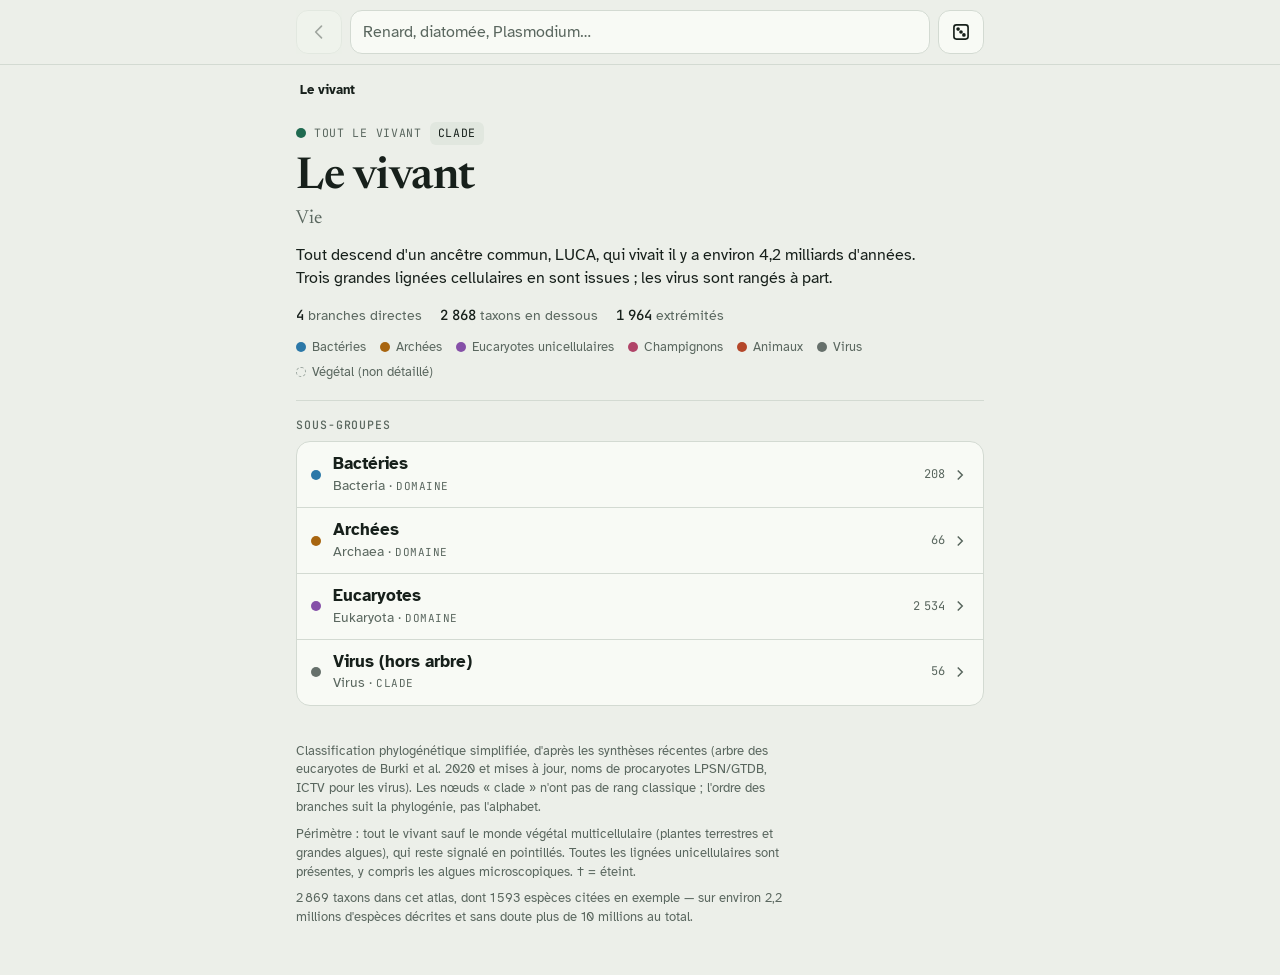
==== arbre-du-vivant/index.html @ 99660ddd "Ajoute l'Arbre du vivant, explorateur mobile de la classification Page HTML autonome : navigation en" ====
<!doctype html>
<html lang="fr">
<head>
<meta charset="utf-8">
<meta name="viewport" content="width=device-width, initial-scale=1, viewport-fit=cover">
<meta name="theme-color" content="#ECEFE9">
<title>Arbre du vivant</title>
<link rel="preconnect" href="https://fonts.googleapis.com">
<link rel="preconnect" href="https://fonts.gstatic.com" crossorigin>
<link rel="stylesheet" href="https://fonts.googleapis.com/css2?family=Atkinson+Hyperlegible:wght@400;700&family=JetBrains+Mono:wght@500&family=Newsreader:ital,opsz,wght@0,6..72,500;0,6..72,600;1,6..72,500&display=swap">
<style>
/* Layout : une seule colonne de navigation en profondeur, pensée pour le pouce.
   Barre collante (retour, recherche) → fil d'Ariane de la lignée → fiche du taxon → sous-groupes. */
:root {
  --bg: #ECEFE9;
  --surface: #F8FAF5;
  --ink: #17201B;
  --muted: #5A675F;
  --line: #D3DAD2;
  --chip: #E1E7DF;
  --accent: #1F6A50;
  --accent-ink: #F8FAF5;
  --g-bact: #2B78A8;
  --g-arch: #A8650F;
  --g-prot: #8550A8;
  --g-fung: #B04468;
  --g-anim: #B4472A;
  --g-vir: #66706B;
  --g-excl: #9AA59E;
  --f-name: "Newsreader", Georgia, "Times New Roman", serif;
  --f-body: "Atkinson Hyperlegible", system-ui, -apple-system, "Segoe UI", Roboto, sans-serif;
  --f-mono: "JetBrains Mono", ui-monospace, Menlo, Consolas, monospace;
  --radius: 14px;
}
@media (prefers-color-scheme: dark) {
  :root:not([data-theme="light"]) {
    --bg: #0E1411; --surface: #161E1A; --ink: #E3EAE5; --muted: #93A29A; --line: #27332D; --chip: #212B26;
    --accent: #72C9A4; --accent-ink: #0E1411;
    --g-bact: #6CB3E3; --g-arch: #E3A955; --g-prot: #C397E0; --g-fung: #EB8DAB; --g-anim: #F0896A; --g-vir: #A3ADA8; --g-excl: #5F6B65;
    color-scheme: dark;
  }
}
:root[data-theme="dark"] {
  --bg: #0E1411; --surface: #161E1A; --ink: #E3EAE5; --muted: #93A29A; --line: #27332D; --chip: #212B26;
  --accent: #72C9A4; --accent-ink: #0E1411;
  --g-bact: #6CB3E3; --g-arch: #E3A955; --g-prot: #C397E0; --g-fung: #EB8DAB; --g-anim: #F0896A; --g-vir: #A3ADA8; --g-excl: #5F6B65;
  color-scheme: dark;
}

* { box-sizing: border-box; }
html, body { background: var(--bg); color: var(--ink); }
body { font-family: var(--f-body); font-size: 16px; line-height: 1.45; margin: 0; -webkit-text-size-adjust: 100%; }
button { font: inherit; color: inherit; }
:focus-visible { outline: 2px solid var(--accent); outline-offset: 2px; }

.wrap { max-width: 720px; margin: 0 auto; padding-inline: 16px; }

/* Barre du haut */
.top {
  position: sticky; top: env(safe-area-inset-top, 0px); z-index: 5;
  background: color-mix(in srgb, var(--bg) 92%, transparent);
  backdrop-filter: blur(10px); -webkit-backdrop-filter: blur(10px);
  border-bottom: 1px solid var(--line);
}
.top .wrap { display: grid; grid-template-columns: auto 1fr auto; gap: 8px; align-items: center; padding-block: 10px; }
.iconbtn {
  min-width: 44px; height: 44px; padding: 0 12px; border-radius: 12px;
  border: 1px solid var(--line); background: var(--surface); cursor: pointer;
  display: inline-flex; align-items: center; justify-content: center; gap: 6px; font-size: 15px;
}
.iconbtn:disabled { opacity: .35; cursor: default; }
.iconbtn svg { width: 20px; height: 20px; stroke: currentColor; fill: none; stroke-width: 2; stroke-linecap: round; stroke-linejoin: round; }
.search { position: relative; min-width: 0; }
.search input {
  width: 100%; height: 44px; border-radius: 12px; border: 1px solid var(--line);
  background: var(--surface); color: var(--ink); font: inherit; font-size: 16px;
  padding: 0 38px 0 12px; -webkit-appearance: none; appearance: none;
}
.search input::placeholder { color: var(--muted); }
.search input::-webkit-search-cancel-button { display: none; }
.search .clear {
  position: absolute; right: 4px; top: 4px; width: 36px; height: 36px; border: 0; background: transparent;
  border-radius: 10px; cursor: pointer; color: var(--muted); font-size: 20px; line-height: 1;
}

/* Fil d'Ariane */
.crumbs {
  display: flex; gap: 2px; overflow-x: auto; scrollbar-width: none; padding-block: 10px 2px;
  font-size: 13px; white-space: nowrap; -webkit-overflow-scrolling: touch;
  mask-image: linear-gradient(to right, transparent 0, #000 14px, #000 calc(100% - 14px), transparent 100%);
  padding-inline: 14px; margin-inline: -14px;
}
.crumbs::-webkit-scrollbar { display: none; }
.crumbs button {
  border: 0; background: transparent; color: var(--muted); padding: 6px 4px; cursor: pointer; border-radius: 8px;
  flex: none;
}
.crumbs button:last-child { color: var(--ink); font-weight: 700; }
.crumbs .sep { color: var(--line); padding: 6px 0; flex: none; }

/* Fiche du taxon */
.card { padding-block: 14px 18px; }
.meta { display: flex; flex-wrap: wrap; align-items: center; gap: 8px; font-family: var(--f-mono); font-size: 11.5px; letter-spacing: .06em; text-transform: uppercase; color: var(--muted); }
.dot { width: 10px; height: 10px; border-radius: 50%; background: var(--c, var(--g-vir)); flex: none; }
.rank { background: var(--chip); color: var(--ink); padding: 3px 8px; border-radius: 6px; }
h1 {
  font-family: var(--f-name); font-weight: 600; font-size: clamp(30px, 8vw, 44px); line-height: 1.05;
  margin: 10px 0 4px; text-wrap: balance; letter-spacing: -.01em;
}
.sci { font-family: var(--f-name); font-size: 19px; color: var(--muted); margin: 0; }
.it { font-style: italic; }
.note { margin: 12px 0 0; max-width: 62ch; }
.stats { display: flex; flex-wrap: wrap; gap: 8px 18px; margin-top: 14px; font-size: 14px; color: var(--muted); }
.stats b { font-family: var(--f-mono); font-weight: 500; color: var(--ink); font-variant-numeric: tabular-nums; }
.links { display: flex; flex-wrap: wrap; gap: 8px; margin-top: 14px; }
.links a, .links button {
  font-size: 14px; color: var(--accent); text-decoration: none; border: 1px solid var(--line);
  background: var(--surface); border-radius: 999px; padding: 7px 12px; cursor: pointer;
}
.excl-banner { margin-top: 12px; padding: 10px 12px; border-radius: 10px; background: var(--chip); color: var(--muted); font-size: 14px; }

/* Liste des sous-groupes */
.listhead { display: flex; justify-content: space-between; align-items: baseline; gap: 12px; padding-block: 6px 8px; border-top: 1px solid var(--line); }
.listhead h2 { font-family: var(--f-mono); font-weight: 500; font-size: 11.5px; letter-spacing: .08em; text-transform: uppercase; color: var(--muted); margin: 10px 0 0; }
.list { list-style: none; margin: 0 0 28px; padding: 0; background: var(--surface); border: 1px solid var(--line); border-radius: var(--radius); overflow: hidden; }
.list li + li { border-top: 1px solid var(--line); }
.row {
  width: 100%; display: grid; grid-template-columns: 10px minmax(0, 1fr) auto; gap: 12px; align-items: center;
  text-align: left; border: 0; background: transparent; padding: 12px 14px; min-height: 60px; cursor: pointer;
}
.row:active { background: var(--chip); }
@media (hover: hover) { .row:hover { background: var(--chip); } }
.row .t { min-width: 0; }
.row .n { display: block; font-weight: 700; font-size: 16.5px; line-height: 1.25; overflow-wrap: anywhere; }
.row .s { display: block; font-size: 14px; color: var(--muted); line-height: 1.3; margin-top: 2px; overflow-wrap: anywhere; }
.row .s .r { font-family: var(--f-mono); font-size: 11px; letter-spacing: .05em; text-transform: uppercase; }
.row .side { display: flex; align-items: center; gap: 6px; color: var(--muted); font-family: var(--f-mono); font-size: 12px; font-variant-numeric: tabular-nums; }
.row .chev { width: 18px; height: 18px; stroke: currentColor; fill: none; stroke-width: 2; }
.row.current { background: var(--chip); }
.row.excl .n { color: var(--muted); font-weight: 400; }
.row.excl .dot { background: transparent; border: 1.5px dashed var(--g-excl); }

/* Résultats de recherche */
.results-info { color: var(--muted); font-size: 14px; padding-block: 14px 8px; }
.row .path { display: block; font-size: 12.5px; color: var(--muted); margin-top: 3px; overflow-wrap: anywhere; }
mark { background: color-mix(in srgb, var(--accent) 22%, transparent); color: inherit; border-radius: 3px; }

/* Accueil : domaines */
.legend { display: flex; flex-wrap: wrap; gap: 6px 14px; font-size: 13px; color: var(--muted); margin-top: 12px; }
.legend span { display: inline-flex; align-items: center; gap: 6px; }

footer { color: var(--muted); font-size: 13px; padding-block: 8px 40px; max-width: 62ch; }
footer p { margin: 0 0 8px; }

.enter { animation: enter .2s ease-out; }
.enter-back { animation: enterBack .2s ease-out; }
@keyframes enter { from { transform: translateX(18px); opacity: .5; } to { transform: none; opacity: 1; } }
@keyframes enterBack { from { transform: translateX(-18px); opacity: .5; } to { transform: none; opacity: 1; } }
@media (prefers-reduced-motion: reduce) { .enter, .enter-back { animation: none; } }
</style>
</head>
<body>
<header class="top">
  <div class="wrap">
    <button class="iconbtn" id="back" aria-label="Remonter d'un niveau" disabled>
      <svg viewBox="0 0 24 24"><path d="M15 5l-7 7 7 7"/></svg>
    </button>
    <div class="search">
      <input id="q" type="search" autocomplete="off" spellcheck="false" placeholder="Renard, diatomée, Plasmodium…" aria-label="Chercher un être vivant">
      <button class="clear" id="clear" aria-label="Effacer la recherche" hidden>×</button>
    </div>
    <button class="iconbtn" id="rand" aria-label="Aller à une espèce au hasard">
      <svg viewBox="0 0 24 24"><rect x="3.5" y="3.5" width="17" height="17" rx="3"/><circle cx="8.5" cy="8.5" r="1.2" fill="currentColor"/><circle cx="15.5" cy="15.5" r="1.2" fill="currentColor"/><circle cx="12" cy="12" r="1.2" fill="currentColor"/></svg>
    </button>
  </div>
</header>

<div class="wrap">
  <nav class="crumbs" id="crumbs" aria-label="Lignée"></nav>
  <main id="view"></main>
  <footer>
    <p>Classification phylogénétique simplifiée, d'après les synthèses récentes (arbre des eucaryotes de Burki et al. 2020 et mises à jour, noms de procaryotes LPSN/GTDB, ICTV pour les virus). Les nœuds « clade » n'ont pas de rang classique ; l'ordre des branches suit la phylogénie, pas l'alphabet.</p>
    <p>Périmètre : tout le vivant sauf le monde végétal multicellulaire (plantes terrestres et grandes algues), qui reste signalé en pointillés. Toutes les lignées unicellulaires sont présentes, y compris les algues microscopiques. † = éteint.</p>
    <p id="count"></p>
  </footer>
</div>

<script type="text/plain" id="tree-data">
# Format : indentation d'un espace par niveau ; code|Nom scientifique|Nom français|Note
# "@@ Nom" rattache les lignes suivantes (profondeur 0) à un nœud déjà défini.
c|Vie|Le vivant|Tout descend d'un ancêtre commun, LUCA, qui vivait il y a environ 4,2 milliards d'années. Trois grandes lignées cellulaires en sont issues ; les virus sont rangés à part.
 D|Bacteria|Bactéries|Cellules sans noyau, à paroi le plus souvent en peptidoglycane. Environ 20 000 espèces décrites, des millions estimées.
  R|Bacillati|Terrabactéries|Grande lignée surtout terrestre à l'origine ; souvent une seule membrane (Gram positif).
   P|Bacillota|Firmicutes|Bactéries Gram positif à faible teneur en GC, beaucoup forment des endospores.
    C|Bacilli|Bacilles
     O|Bacillales|Bacillales
      S|Bacillus subtilis|Bacille du foin|Modèle de laboratoire, forme des spores très résistantes.
      S|Bacillus anthracis|Bacille du charbon|Agent de la maladie du charbon (anthrax).
      S|Bacillus thuringiensis|Bacille de Thuringe|Ses toxines sont utilisées comme insecticide biologique.
      S|Staphylococcus aureus|Staphylocoque doré|Commensal de la peau, pathogène opportuniste (SARM).
      S|Listeria monocytogenes|Listeria|Responsable de la listériose alimentaire.
     O|Lactobacillales|Bactéries lactiques
      S|Lactobacillus delbrueckii|Lactobacille bulgare|Ferment du yaourt avec Streptococcus thermophilus.
      S|Lacticaseibacillus casei|Lactobacille casei
      S|Streptococcus pneumoniae|Pneumocoque
      S|Streptococcus pyogenes|Streptocoque du groupe A|Angines, scarlatine.
      S|Streptococcus thermophilus|Streptocoque thermophile
      S|Lactococcus lactis|Lactocoque|Ferment des fromages.
      S|Enterococcus faecalis|Entérocoque
    C|Clostridia|Clostridies
     S|Clostridium botulinum|Bacille botulique|Produit la toxine botulique, la plus puissante connue.
     S|Clostridium tetani|Bacille du tétanos
     S|Clostridioides difficile|Clostridioides difficile|Diarrhées après antibiotiques.
     S|Faecalibacterium duncaniae|Faecalibacterium|Une des bactéries les plus abondantes de l'intestin humain (ex-F. prausnitzii).
     G|Epulopiscium|Epulopiscium|Bactérie géante de l'intestin des poissons-chirurgiens, visible à l'œil nu.
    C|Negativicutes|Négativicutes|Firmicutes à double membrane.
     G|Veillonella|Veillonella
    C|Erysipelotrichia|Érysipélotriches
   P|Mycoplasmatota|Mycoplasmes|Sans paroi cellulaire, génomes minuscules (ex-Tenericutes).
    C|Mollicutes|Mollicutes
     S|Mycoplasmoides genitalium|Mycoplasma genitalium|Un des plus petits génomes d'organisme cultivable : environ 525 gènes.
     S|Mycoplasmoides pneumoniae|Mycoplasma pneumoniae
     G|Spiroplasma|Spiroplasma|Hélicoïdales, symbiotes d'insectes.
     G|Candidatus Phytoplasma|Phytoplasmes|Parasites de la sève, transmis par des insectes.
   P|Actinomycetota|Actinobactéries|Gram positif à forte teneur en GC ; grands producteurs d'antibiotiques.
    C|Actinomycetes|Actinomycètes
     O|Mycobacteriales|Mycobactéries
      S|Mycobacterium tuberculosis|Bacille de Koch|Agent de la tuberculose.
      S|Mycobacterium leprae|Bacille de Hansen|Agent de la lèpre.
      S|Corynebacterium diphtheriae|Bacille diphtérique
      G|Nocardia|Nocardia
     O|Kitasatosporales|Streptomycètes
      G|Streptomyces|Streptomyces|Source de plus des deux tiers des antibiotiques naturels ; donne l'odeur de terre mouillée (géosmine).
     O|Bifidobacteriales|Bifidobactéries
      G|Bifidobacterium|Bifidobacterium|Colonise l'intestin des nourrissons allaités.
     O|Propionibacteriales|Propionibactéries
      S|Cutibacterium acnes|Bacille de l'acné
      S|Propionibacterium freudenreichii|Propionibactérie|Fait les trous de l'emmental.
     O|Micrococcales|Micrococcales
      G|Micrococcus|Micrococcus
     O|Frankiales|Frankiales
      G|Frankia|Frankia|Fixe l'azote dans les racines de l'aulne.
    C|Coriobacteriia|Coriobactéries
    C|Rubrobacteria|Rubrobactéries
    C|Acidimicrobiia|Acidimicrobies
   P|Cyanobacteriota|Cyanobactéries|Ont inventé la photosynthèse qui libère de l'oxygène (Grande Oxydation, ~2,4 Ga). Un de leurs ancêtres est devenu le chloroplaste.
    C|Cyanophyceae|Cyanobactéries photosynthétiques
     O|Gloeobacterales|Gloeobacter|Lignée la plus ancienne, sans thylakoïdes.
      S|Gloeobacter violaceus|Gloeobacter
     O|Synechococcales|Synechococcales
      S|Prochlorococcus marinus|Prochlorococcus|L'organisme photosynthétique le plus abondant de la planète.
      G|Synechococcus|Synechococcus
     O|Chroococcales|Chroococcales
      S|Microcystis aeruginosa|Microcystis|Responsable des « fleurs d'eau » toxiques des lacs.
     O|Oscillatoriales|Oscillatoriales
      S|Limnospira platensis|Spiruline|Vendue comme complément alimentaire (ex-Arthrospira).
      S|Trichodesmium erythraeum|Trichodesmium|Fixe l'azote en haute mer ; colore la mer Rouge.
      G|Oscillatoria|Oscillatoria
     O|Nostocales|Nostocales|Filaments avec hétérocystes fixateurs d'azote.
      G|Nostoc|Nostoc
      G|Anabaena|Anabaena
    C|Vampirovibrionia|Mélainabactéries|Cousines non photosynthétiques des cyanobactéries.
   P|Chloroflexota|Bactéries vertes non sulfureuses
    S|Chloroflexus aurantiacus|Chloroflexus
    G|Dehalococcoides|Dehalococcoides|Dégrade des solvants chlorés.
   P|Deinococcota|Deinococcus-Thermus
    S|Deinococcus radiodurans|Deinococcus|Résiste à des radiations mille fois mortelles pour l'humain.
    S|Thermus aquaticus|Thermus aquaticus|Source de la Taq polymérase utilisée en PCR.
   P|Armatimonadota|Armatimonadota
   P|Dormibacterota|Dormibacterota
  R|Pseudomonadati|Gracilicutes|Grande lignée de bactéries à double membrane (Gram négatif).
   P|Pseudomonadota|Protéobactéries|Le plus vaste embranchement bactérien (ex-Proteobacteria).
    C|Alphaproteobacteria|Alphaprotéobactéries|Les mitochondries descendent d'une bactérie proche de ce groupe.
     O|Rickettsiales|Rickettsiales
      S|Rickettsia prowazekii|Rickettsie du typhus
      S|Wolbachia pipientis|Wolbachia|Infecte peut-être la moitié des espèces d'insectes et manipule leur reproduction.
     O|Pelagibacterales|SAR11
      S|Pelagibacter ubique|Pelagibacter|Probablement la bactérie la plus nombreuse des océans.
     O|Hyphomicrobiales|Rhizobiales
      G|Rhizobium|Rhizobium|Fixe l'azote dans les nodosités des légumineuses.
      S|Agrobacterium tumefaciens|Agrobactérie|Transfère naturellement de l'ADN aux plantes.
      S|Brucella melitensis|Brucella|Agent de la brucellose.
      S|Bartonella henselae|Bartonella|Maladie des griffes du chat.
     O|Caulobacterales|Caulobacterales
      S|Caulobacter crescentus|Caulobacter|Modèle du cycle cellulaire asymétrique.
     O|Rhodobacterales|Rhodobacterales
      G|Rhodobacter|Rhodobacter
     O|Sphingomonadales|Sphingomonadales
     O|Rhodospirillales|Rhodospirillales
      S|Magnetospirillum magneticum|Magnétospirille|Fabrique des cristaux de magnétite pour s'orienter.
     O|Acetobacterales|Bactéries acétiques
      G|Acetobacter|Acetobacter|Transforme le vin en vinaigre.
     O|Holosporales|Holosporales|Parasites du noyau des paramécies.
    C|Betaproteobacteria|Bêtaprotéobactéries
     O|Neisseriales|Neisseriales
      S|Neisseria meningitidis|Méningocoque
      S|Neisseria gonorrhoeae|Gonocoque
     O|Burkholderiales|Burkholderiales
      S|Bordetella pertussis|Bacille de la coqueluche
      S|Burkholderia pseudomallei|Burkholderia
     O|Nitrosomonadales|Nitrosomonadales
      S|Nitrosomonas europaea|Nitrosomonas|Oxyde l'ammoniac : étape clé du cycle de l'azote.
    C|Gammaproteobacteria|Gammaprotéobactéries
     O|Enterobacterales|Entérobactéries
      S|Escherichia coli|Colibacille|L'organisme modèle le plus étudié de la biologie.
      S|Salmonella enterica|Salmonelle
      G|Shigella|Shigella|Dysenterie bacillaire.
      S|Klebsiella pneumoniae|Klebsielle
      S|Yersinia pestis|Bacille de la peste|A causé la Peste noire au XIVe siècle.
      S|Buchnera aphidicola|Buchnera|Symbiote obligatoire des pucerons.
      S|Serratia marcescens|Serratia
      S|Proteus mirabilis|Proteus
     O|Pseudomonadales|Pseudomonadales
      S|Pseudomonas aeruginosa|Bacille pyocyanique
      S|Pseudomonas fluorescens|Pseudomonas fluorescent
      S|Acinetobacter baumannii|Acinetobacter
     O|Vibrionales|Vibrionales
      S|Vibrio cholerae|Vibrion cholérique|Agent du choléra.
      S|Aliivibrio fischeri|Vibrio fischeri|Bactérie lumineuse symbiote du calmar Euprymna.
     O|Pasteurellales|Pasteurellales
      S|Haemophilus influenzae|Haemophilus|Premier génome d'organisme libre séquencé (1995).
      S|Pasteurella multocida|Pasteurella
     O|Legionellales|Legionellales
      S|Legionella pneumophila|Légionelle
      S|Coxiella burnetii|Coxiella|Fièvre Q.
     O|Thiotrichales|Thiotrichales
      S|Francisella tularensis|Francisella|Tularémie.
      S|Thiomargarita magnifica|Thiomargarita magnifica|Plus grande bactérie connue : un filament de 2 cm.
     O|Xanthomonadales|Xanthomonadales
      S|Xylella fastidiosa|Xylella|Tue les oliviers des Pouilles.
      S|Xanthomonas campestris|Xanthomonas|Produit la gomme xanthane.
     O|Chromatiales|Bactéries pourpres sulfureuses
     O|Alteromonadales|Alteromonadales
      S|Shewanella oneidensis|Shewanella|Respire des métaux.
     O|Methylococcales|Méthanotrophes
    C|Zetaproteobacteria|Zétaprotéobactéries
     S|Mariprofundus ferrooxydans|Mariprofundus|Oxyde le fer près des sources hydrothermales.
    C|Acidithiobacillia|Acidithiobacillia
     S|Acidithiobacillus ferrooxidans|Acidithiobacillus|Utilisé pour extraire le cuivre des minerais.
   P|Campylobacterota|Campylobactéries
    S|Campylobacter jejuni|Campylobacter|Première cause bactérienne de gastro-entérite.
    S|Helicobacter pylori|Hélicobactère|Responsable des ulcères de l'estomac (Nobel 2005).
   P|Thermodesulfobacteriota|Desulfobacterota|Bactéries réductrices de sulfate.
    G|Desulfovibrio|Desulfovibrio
    S|Geobacter sulfurreducens|Geobacter|Produit de l'électricité : fabrique des « nanofils ».
   P|Myxococcota|Myxobactéries
    S|Myxococcus xanthus|Myxococcus|Les cellules s'assemblent en fructifications multicellulaires.
   P|Bdellovibrionota|Bdellovibrions
    S|Bdellovibrio bacteriovorus|Bdellovibrio|Prédateur qui pénètre dans d'autres bactéries.
   P|Acidobacteriota|Acidobactéries|Très abondantes dans les sols.
   P|Nitrospirota|Nitrospira
    G|Nitrospira|Nitrospira|Certaines oxydent l'ammoniac jusqu'au nitrate (comammox).
    G|Leptospirillum|Leptospirillum
   P|Nitrospinota|Nitrospina
   P|Spirochaetota|Spirochètes|Bactéries en tire-bouchon, flagelles internes.
    S|Treponema pallidum|Tréponème pâle|Agent de la syphilis.
    S|Borreliella burgdorferi|Borrélie|Agent de la maladie de Lyme.
    S|Leptospira interrogans|Leptospire|Leptospirose.
   P|Elusimicrobiota|Elusimicrobiota
   P|Deferribacterota|Deferribacterota
   c|Groupe PVC|Planctomycètes, Verrucomicrobies, Chlamydies
    P|Planctomycetota|Planctomycètes|Membranes internes complexes.
     S|Gemmata obscuriglobus|Gemmata
     G|Candidatus Brocadia|Brocadia|Oxyde l'ammonium sans oxygène (anammox).
    P|Verrucomicrobiota|Verrucomicrobies
     S|Akkermansia muciniphila|Akkermansia|Se nourrit du mucus intestinal.
    P|Chlamydiota|Chlamydies|Parasites intracellulaires obligatoires.
     S|Chlamydia trachomatis|Chlamydia|Trachome et infection sexuellement transmissible.
    P|Lentisphaerota|Lentisphaerota
    P|Kiritimatiellota|Kiritimatiellota
   c|Groupe FCB|Fibrobactères, Chlorobi, Bacteroidetes
    P|Bacteroidota|Bactéroïdes|Grands dégradeurs de sucres complexes dans l'intestin.
     S|Bacteroides fragilis|Bacteroides
     S|Porphyromonas gingivalis|Porphyromonas|Maladie des gencives.
     G|Prevotella|Prevotella
     G|Flavobacterium|Flavobacterium
    P|Chlorobiota|Bactéries vertes sulfureuses|Photosynthèse dans très peu de lumière.
     G|Chlorobium|Chlorobium
    P|Fibrobacterota|Fibrobacter|Dégradent la cellulose dans la panse des ruminants.
    P|Gemmatimonadota|Gemmatimonadota
    P|Ignavibacteriota|Ignavibacteriota
    P|Balneolota|Balneolota
    P|Calditrichota|Calditrichota
  R|Fusobacteriati|Fusobactéries
   P|Fusobacteriota|Fusobactéries
    S|Fusobacterium nucleatum|Fusobacterium|Bactérie buccale associée au cancer colorectal.
  R|Thermotogati|Thermotogati|Lignée de bactéries thermophiles.
   P|Thermotogota|Thermotogales|Entourées d'une gaine (« toge »).
    S|Thermotoga maritima|Thermotoga
  c|Autres lignées thermophiles|Lignées basales, position débattue
   P|Aquificota|Aquificales|Parmi les bactéries les plus thermophiles (jusqu'à 95 °C).
    S|Aquifex aeolicus|Aquifex
   P|Dictyoglomota|Dictyoglomota
   P|Caldisericota|Caldisericota
   P|Coprothermobacterota|Coprothermobacterota
   P|Synergistota|Synergistota
  c|Patescibacteria|Radiation des phylums candidats (CPR)|Bactéries ultra-petites (~0,2 µm) connues surtout par leur ADN ; elles vivent accrochées à d'autres bactéries. Peut-être un quart de la diversité bactérienne.
   P|Candidatus Saccharibacteria|Saccharibactéries (TM7)|Vit en épibionte sur des actinobactéries de la bouche.
   P|Candidatus Parcubacteria|Parcubactéries
   P|Candidatus Microgenomates|Microgénomates
 D|Archaea|Archées|Cellules sans noyau mais à machinerie proche des eucaryotes, membranes à lipides éthers. Aucune n'est pathogène connue. Souvent extrêmophiles, mais aussi partout dans les océans et les sols.
  R|Methanobacteriati|Euryarchées
   P|Methanobacteriota|Euryarchéotes|(ex-Euryarchaeota)
    C|Methanobacteria|Méthanobactéries
     S|Methanobrevibacter smithii|Methanobrevibacter|Principale archée de l'intestin humain, produit du méthane.
     G|Methanobacterium|Methanobacterium
     G|Methanothermobacter|Methanothermobacter
    C|Methanococci|Méthanocoques
     S|Methanocaldococcus jannaschii|Methanocaldococcus|Première archée séquencée (1996).
    C|Methanopyri|Méthanopyres
     S|Methanopyrus kandleri|Methanopyrus|Une souche se multiplie à 122 °C, record pour la vie.
    C|Methanomicrobia|Méthanomicrobes
     G|Methanosarcina|Methanosarcina|Plus grand génome d'archée connu.
     G|Methanothrix|Methanothrix
     c|ANME|Méthanotrophes anaérobies|Consomment le méthane des fonds marins avec des bactéries partenaires.
    C|Halobacteria|Halobactéries|Vivent dans des saumures saturées en sel ; colorent les marais salants en rose.
     S|Halobacterium salinarum|Halobacterium
     S|Haloferax volcanii|Haloferax
     S|Haloquadratum walsbyi|Archée carrée|Cellules plates et carrées.
    C|Thermococci|Thermocoques
     S|Pyrococcus furiosus|Pyrococcus|Pousse à 100 °C ; source de la polymérase Pfu.
     G|Thermococcus|Thermococcus
    C|Archaeoglobi|Archéoglobes
     S|Archaeoglobus fulgidus|Archaeoglobus
    C|Thermoplasmata|Thermoplasmes
     S|Thermoplasma acidophilum|Thermoplasma|Sans paroi cellulaire.
     S|Picrophilus torridus|Picrophilus|Vit à pH 0.
     G|Ferroplasma|Ferroplasma
    C|Poseidoniia|Archées marines du groupe II|Très abondantes dans les eaux de surface.
   P|Hadarchaeota|Hadarchées|Vivent dans les sédiments profonds.
  R|Thermoproteati|Groupe TACK
   P|Thermoproteota|Thermoprotéotes|(ex-Crenarchaeota et Thaumarchaeota)
    C|Thermoprotei|Thermoprotées|Hyperthermophiles des sources chaudes.
     O|Sulfolobales|Sulfolobales
      S|Saccharolobus solfataricus|Sulfolobus|Vit dans les solfatares à 80 °C et pH 3.
      S|Sulfolobus acidocaldarius|Sulfolobus acidocaldarius
     O|Desulfurococcales|Desulfurococcales
      S|Pyrolobus fumarii|Pyrolobus|Survit jusqu'à 113 °C.
      G|Ignicoccus|Ignicoccus|Hôte de la minuscule Nanoarchaeum.
     O|Thermoproteales|Thermoproteales
      G|Pyrobaculum|Pyrobaculum
      G|Thermoproteus|Thermoproteus
    C|Nitrososphaeria|Thaumarchées|Oxydent l'ammoniac ; parmi les êtres vivants les plus nombreux des océans.
     S|Nitrosopumilus maritimus|Nitrosopumilus
     G|Nitrososphaera|Nitrososphaera
     S|Cenarchaeum symbiosum|Cenarchaeum|Symbiote d'une éponge.
    C|Korarchaeia|Korarchées
     S|Candidatus Korarchaeum cryptofilum|Korarchaeum
    C|Bathyarchaeia|Bathyarchées|Abondantes dans les sédiments marins.
    C|Methanomethylicia|Verstraetearchées|Méthanogènes hors des Euryarchées.
  R|Nanobdellati|Superphylum DPANN|Archées minuscules, souvent symbiotes ou parasites d'autres archées.
   P|Nanobdellota|Nanoarchées
    S|Nanoarchaeum equitans|Nanoarchaeum|Vit accrochée à Ignicoccus ; génome de 490 000 paires de bases.
   P|Candidatus Micrarchaeota|Micrarchées|Archées ARMAN des drainages miniers acides.
   P|Candidatus Woesearchaeota|Woesearchées
   P|Candidatus Altiarchaeota|Altiarchées
    S|Candidatus Altiarchaeum hamiconexum|Altiarchaeum|Cellules hérissées de grappins.
   P|Candidatus Nanohaloarchaeota|Nanohaloarchées
   P|Candidatus Aenigmarchaeota|Aenigmarchées
  R|Promethearchaeati|Archées d'Asgard|Les plus proches parentes des eucaryotes : elles possèdent déjà des gènes « eucaryotes » (actine, ESCRT…). Noms tirés des dieux nordiques.
   P|Promethearchaeota|Asgardarchées
    C|Lokiarchaeia|Lokiarchées|Découvertes près du Château de Loki, une source hydrothermale arctique (2015).
     S|Candidatus Prometheoarchaeum syntrophicum|Prometheoarchaeum|Première archée d'Asgard cultivée (2020), après 12 ans d'efforts ; cellules à longs bras.
    C|Thorarchaeia|Thorarchées
    C|Odinarchaeia|Odinarchées
    C|Helarchaeia|Helarchées
    C|Heimdallarchaeia|Heimdallarchées|Groupe dont seraient issus les eucaryotes (Hodarchaeales).
 D|Eukaryota|Eucaryotes|Cellules à noyau, avec mitochondries (héritées d'une alphaprotéobactérie). Issus d'une archée d'Asgard il y a environ 2 milliards d'années. La plupart des lignées sont unicellulaires : les « protistes ».
 c|Virus|Virus (hors arbre)|Les virus ne sont pas des cellules et n'ont pas d'ancêtre commun unique : ils ne font pas partie de l'arbre du vivant au sens strict. Ils sont classés en « domaines » (realms) par l'ICTV.
  D|Riboviria|Riboviria|Virus à ARN et rétrovirus.
   R|Orthornavirae|Virus à ARN
    F|Coronaviridae|Coronavirus
     S|SARS-CoV-2|Coronavirus du Covid-19
    F|Orthomyxoviridae|Virus grippaux
     S|Alphainfluenzavirus influenzae|Virus de la grippe A
    F|Filoviridae|Filovirus
     S|Orthoebolavirus zairense|Virus Ebola
    F|Rhabdoviridae|Rhabdovirus
     S|Lyssavirus rabies|Virus de la rage
    F|Paramyxoviridae|Paramyxovirus
     S|Morbillivirus hominis|Virus de la rougeole
    F|Picornaviridae|Picornavirus
     S|Enterovirus coxsackiepol|Poliovirus
    F|Flaviviridae|Flavivirus
     S|Orthoflavivirus denguei|Virus de la dengue
     S|Orthoflavivirus zikaense|Virus Zika
     S|Hepacivirus hominis|Virus de l'hépatite C
    F|Virgaviridae|Virgavirus
     S|Tobamovirus tabaci|Virus de la mosaïque du tabac|Premier virus découvert (1892).
   R|Pararnavirae|Rétrovirus et apparentés
    F|Retroviridae|Rétrovirus
     S|Lentivirus humimdef1|VIH-1
    F|Hepadnaviridae|Hépadnavirus
     S|Orthohepadnavirus hominoidei|Virus de l'hépatite B
  D|Duplodnaviria|Duplodnaviria|Virus à ADN double brin à capside « HK97 ».
   C|Caudoviricetes|Bactériophages à queue|Les entités biologiques les plus nombreuses sur Terre (~10³¹).
    G|Tequatrovirus|Phage T4|Phage d'Escherichia coli, modèle historique de la biologie moléculaire.
    G|Lambdavirus|Phage lambda
    c|crAssphage|crAssphage|Le virus le plus abondant de l'intestin humain.
   O|Herpesvirales|Herpèsvirus
    S|Simplexvirus humanalpha1|Herpès simplex 1
    S|Varicellovirus humanalpha3|Virus de la varicelle
    S|Lymphocryptovirus humangamma4|Virus d'Epstein-Barr
  D|Varidnaviria|Varidnaviria|Virus à ADN à capside « double gelée roulée ».
   P|Nucleocytoviricota|Virus géants|Plus gros que certaines bactéries.
    S|Mimivirus bradfordmassiliense|Mimivirus|Découvert en 1992 dans une amibe, pris d'abord pour une bactérie.
    G|Pandoravirus|Pandoravirus|Génome de 2,5 millions de paires de bases.
    G|Pithovirus|Pithovirus|Réveillé après 30 000 ans dans le pergélisol sibérien.
    F|Poxviridae|Poxvirus
     S|Orthopoxvirus variola|Virus de la variole|Éradiqué en 1980.
     S|Orthopoxvirus monkeypox|Virus mpox
    F|Asfarviridae|Asfarvirus
     S|Asfivirus haemorrhagiae|Virus de la peste porcine africaine
   F|Adenoviridae|Adénovirus
  D|Monodnaviria|Monodnaviria|Petits virus à ADN.
   F|Papillomaviridae|Papillomavirus
    G|Alphapapillomavirus|Papillomavirus humains (HPV 16, 18…)|Principale cause du cancer du col de l'utérus.
   F|Polyomaviridae|Polyomavirus
   F|Parvoviridae|Parvovirus
   F|Microviridae|Microvirus
    G|Sinsheimervirus|Phage φX174|Premier génome ADN entièrement séquencé (1977).
  D|Adnaviria|Adnaviria|Virus d'archées hyperthermophiles, ADN sous forme A.
   F|Rudiviridae|Rudivirus
  D|Ribozyviria|Ribozyviria|Satellites à ARN circulaire avec ribozyme.
   S|Deltavirus italiense|Virus de l'hépatite D
@@ Eukaryota
c|Amorphea|Amorphea|Animaux, champignons, amibes et leurs parents unicellulaires.
 c|Obazoa|Obazoa
  c|Opisthokonta|Opisthocontes|Cellules mobiles à un flagelle postérieur, comme le spermatozoïde.
   c|Holomycota|Holomycètes|Champignons et leurs parents amiboïdes.
    c|Rotosphaerida|Nucléariides|Amibes à fins pseudopodes, plus proches parents des champignons.
     G|Nuclearia|Nuclearia
     S|Fonticula alba|Fonticula|Amibe qui s'agrège en petite fructification.
   c|Holozoa|Holozoaires|Animaux et leurs parents unicellulaires.
    c|Ichthyosporea|Ichthyosporés|Parasites et commensaux d'animaux aquatiques.
     S|Sphaeroforma arctica|Sphaeroforma
     S|Creolimax fragrantissima|Creolimax
     S|Ichthyophonus hoferi|Ichthyophonus|Parasite des harengs.
    c|Pluriformea|Pluriformea
     S|Corallochytrium limacisporum|Corallochytrium
     S|Syssomonas multiformis|Syssomonas
    c|Filasterea|Filastérés
     S|Capsaspora owczarzaki|Capsaspora|Amibe vivant dans un escargot, utilisée pour comprendre l'origine des animaux.
     G|Ministeria|Ministeria
    c|Choanoflagellata|Choanoflagellés|Les plus proches parents unicellulaires des animaux : une cellule à collerette, comme celles des éponges.
     S|Monosiga brevicollis|Monosiga
     S|Salpingoeca rosetta|Salpingoeca|Forme des colonies en rosette, déclenchées par une bactérie.
     S|Choanoeca flexa|Choanoeca|Colonies en coupe qui se retournent à la lumière.
  c|Apusomonadida|Apusomonades|Petits flagellés glisseurs des sols et sédiments.
   G|Apusomonas|Apusomonas
   S|Thecamonas trahens|Thecamonas
  c|Breviatea|Breviates|Amiboflagellés des milieux sans oxygène.
   S|Breviata anathema|Breviata
   S|Pygsuia biforma|Pygsuia
 P|Amoebozoa|Amibozoaires|Amibes à pseudopodes lobés, dont les myxomycètes.
  c|Tubulinea|Tubulinés
   S|Amoeba proteus|Amibe protée|L'amibe des manuels scolaires.
   S|Chaos carolinense|Amibe géante|Jusqu'à 5 mm, des centaines de noyaux.
   c|Arcellinida|Thécamibes à coque
    G|Arcella|Arcella
    G|Difflugia|Difflugia|Construit sa coque avec des grains de sable.
  c|Discosea|Discosés
   S|Acanthamoeba castellanii|Acanthamibe|Kératites des porteurs de lentilles ; hôte des virus géants.
   S|Balamuthia mandrillaris|Balamuthia
   G|Vannella|Vannella
  c|Evosea|Évosés
   c|Archamoebae|Archamibes|Amibes sans mitochondries classiques.
    S|Entamoeba histolytica|Amibe dysentérique|Responsable de l'amibiase.
    S|Pelomyxa palustris|Pélomyxe|Amibe géante des vases, sans mitochondries.
    G|Mastigamoeba|Mastigamoeba
   c|Eumycetozoa|Mycétozoaires
    C|Myxogastria|Myxomycètes|Plasmodes géants à milliers de noyaux, longtemps pris pour des champignons.
     S|Physarum polycephalum|Blob|Résout des labyrinthes sans cerveau ; a voyagé dans l'ISS.
     S|Fuligo septica|Fleur de tan|Masse jaune vif sur les copeaux de bois.
     G|Stemonitis|Stémonite
     S|Lycogala epidendrum|Lait de loup
    C|Dictyostelia|Dictyostélides|Amibes sociales : des milliers de cellules forment une limace puis une tige.
     S|Dictyostelium discoideum|Dictyostelium|Organisme modèle en biologie.
    c|Protosporangiida|Protosporangiides
     S|Ceratiomyxa fruticulosa|Cératiomyxe
   c|Variosea|Variosés
 c|CRuMs|CRuMs|Petits groupes de flagellés, parents proches d'Amorphea.
  S|Collodictyon triciliatum|Collodictyon
  G|Rigifila|Rigifila
  G|Mantamonas|Mantamonas
c|Diaphoretickes|Diaphoretickes|Lignées où la photosynthèse est apparue (par endosymbiose) ou a été empruntée plusieurs fois.
 c|Archaeplastida|Archéplastides|Lignée issue de l'endosymbiose primaire d'une cyanobactérie. Ici, seules les formes unicellulaires sont détaillées.
  P|Glaucophyta|Glaucophytes|Leur chloroplaste garde une paroi de peptidoglycane, comme une cyanobactérie.
   S|Cyanophora paradoxa|Cyanophora
   G|Glaucocystis|Glaucocystis
   G|Gloeochaete|Gloeochaete
  P|Rhodophyta|Algues rouges (unicellulaires)
   C|Cyanidiophyceae|Cyanidiophycées|Algues rouges extrêmophiles des sources acides et chaudes.
    S|Cyanidioschyzon merolae|Cyanidioschyzon|Un des plus petits génomes d'eucaryote photosynthétique.
    S|Galdieria sulphuraria|Galdieria|Vit à pH 1 et 56 °C ; a emprunté des gènes aux bactéries.
   C|Porphyridiophyceae|Porphyridiophycées
    S|Porphyridium purpureum|Porphyridium
   C|Rhodellophyceae|Rhodellophycées
    G|Rhodella|Rhodella
   x|Florideophyceae et Bangiophyceae|Algues rouges multicellulaires|Nori, corallines, Gracilaria… (végétal, non détaillé)
  c|Rhodelphidia|Rhodelphides|Prédateurs non photosynthétiques, parents des algues rouges.
   S|Rhodelphis limneticus|Rhodelphis
  P|Picozoa|Picozoaires|Minuscules prédateurs marins, cousins des algues rouges.
   S|Picomonas judraskeda|Picomonas
  c|Viridiplantae|Lignée verte|Ici, seules les algues vertes unicellulaires sont détaillées.
   P|Prasinodermophyta|Prasinodermophytes
    S|Prasinoderma coloniale|Prasinoderma
   P|Chlorophyta|Chlorophytes (unicellulaires)
    C|Mamiellophyceae|Mamiellophycées
     S|Ostreococcus tauri|Ostreococcus|Le plus petit eucaryote libre connu (~1 µm), découvert dans l'étang de Thau.
     S|Micromonas pusilla|Micromonas
     G|Bathycoccus|Bathycoccus
    C|Pyramimonadophyceae|Pyramimonadophycées
     G|Pyramimonas|Pyramimonas
    C|Chlorodendrophyceae|Chlorodendrophycées
     G|Tetraselmis|Tetraselmis|Partenaire photosynthétique du ver de Roscoff.
    C|Trebouxiophyceae|Trébouxiophycées
     S|Chlorella vulgaris|Chlorelle
     G|Trebouxia|Trebouxia|L'algue la plus fréquente dans les lichens.
     S|Botryococcus braunii|Botryococcus|Produit des hydrocarbures.
    C|Chlorophyceae|Chlorophycées
     S|Chlamydomonas reinhardtii|Chlamydomonas|Modèle pour l'étude des flagelles et de la photosynthèse.
     S|Dunaliella salina|Dunaliella|Rend roses certains lacs salés (bêta-carotène).
     S|Haematococcus lacustris|Haematococcus|Source d'astaxanthine.
     x|Volvox et colonies|Algues vertes coloniales et multicellulaires|Volvox, ulves, Caulerpa… (non détaillées)
   P|Streptophyta|Streptophytes (unicellulaires)
    S|Mesostigma viride|Mesostigma|Flagellé, à la base de la lignée des plantes terrestres.
    S|Chlorokybus atmophyticus|Chlorokybus
    C|Zygnematophyceae|Desmidiées et conjuguées|Les plus proches parentes algales des plantes terrestres.
     G|Closterium|Closterium|Cellule en croissant.
     G|Cosmarium|Cosmarium|Cellule en deux moitiés symétriques.
     G|Micrasterias|Micrasterias|Cellule étoilée découpée comme un flocon.
    x|Embryophyta|Plantes terrestres|Mousses, fougères, conifères, plantes à fleurs… (végétal, non détaillé)
 c|Cryptista|Cryptistes
  C|Cryptophyceae|Cryptophytes|Algues dont le chloroplaste contient encore le noyau réduit (nucléomorphe) d'une algue rouge avalée.
   S|Guillardia theta|Guillardia
   G|Cryptomonas|Cryptomonas
   G|Rhodomonas|Rhodomonas
  c|Goniomonadida|Goniomonades
   G|Goniomonas|Goniomonas
  c|Katablepharidophyta|Katablépharides
   G|Katablepharis|Katablepharis
  S|Palpitomonas bilix|Palpitomonas
 c|Haptista|Haptistes
  P|Haptophyta|Haptophytes
   C|Prymnesiophyceae|Prymnésiophycées
    S|Gephyrocapsa huxleyi|Emiliania huxleyi|Coccolithophore dont les blooms se voient de l'espace ; ses plaques calcaires forment la craie.
    S|Phaeocystis globosa|Phaeocystis|Forme la mousse des plages au printemps.
    S|Prymnesium parvum|Prymnesium|Algue dorée toxique pour les poissons.
    G|Coccolithus|Coccolithus
   C|Pavlovophyceae|Pavlovophycées
    G|Pavlova|Pavlova
  c|Centroplasthelida|Centrohélidés|Héliozoaires aux longs bras rayonnants.
   G|Acanthocystis|Acanthocystis
   G|Raphidiophrys|Raphidiophrys
 c|Provora|Provora|Prédateurs découverts en 2022.
  G|Nibbleromonas|Nibbleromonas
  S|Ancoracysta twista|Ancoracysta
 c|TSAR|TSAR|Télonèmes, Straménopiles, Alvéolés et Rhizaria.
  c|Telonemia|Télonèmes
   S|Telonema subtile|Telonema
  c|Stramenopiles|Straménopiles|Flagelle orné de poils tripartites. Comprend diatomées, oomycètes et algues brunes.
   c|Bigyra|Bigyra
    c|Opalinata|Opalines
     G|Opalina|Opalina|Couverte de milliers de flagelles, vit dans l'intestin des grenouilles.
     S|Blastocystis hominis|Blastocystis|Un des eucaryotes les plus fréquents de l'intestin humain.
    c|Bicosoecida|Bicosoécides
     S|Cafeteria roenbergensis|Cafeteria|Flagellé marin parasité par un virus géant.
    C|Labyrinthulomycetes|Labyrinthulomycètes
     G|Labyrinthula|Labyrinthula|Maladie de la zostère.
     G|Aurantiochytrium|Aurantiochytrium|Produit des oméga-3 (DHA) industriels.
   c|Pseudofungi|Pseudo-champignons
    P|Oomycota|Oomycètes|Ressemblent à des champignons mais sont des straménopiles.
     S|Phytophthora infestans|Mildiou de la pomme de terre|Cause de la Grande Famine irlandaise (1845).
     S|Plasmopara viticola|Mildiou de la vigne
     G|Saprolegnia|Saprolegnia|Moisissure des poissons d'aquarium.
     G|Pythium|Pythium|Fonte des semis.
    c|Hyphochytrea|Hyphochytridiomycètes
     G|Hyphochytrium|Hyphochytrium
   P|Ochrophyta|Ochrophytes|Straménopiles photosynthétiques.
    C|Bacillariophyceae|Diatomées|Algues dans une boîte de verre (silice). Elles produisent environ 20 % de l'oxygène de la planète.
     S|Thalassiosira pseudonana|Thalassiosira
     S|Phaeodactylum tricornutum|Phaeodactylum
     G|Coscinodiscus|Coscinodiscus
     G|Navicula|Navicula
     G|Pseudo-nitzschia|Pseudo-nitzschia|Produit l'acide domoïque (intoxication amnésiante).
     S|Didymosphenia geminata|Didymo|« Morve de roche » des rivières.
    C|Bolidophyceae|Bolidophycées
    C|Chrysophyceae|Chrysophycées|Algues dorées d'eau douce.
     G|Ochromonas|Ochromonas
     G|Dinobryon|Dinobryon
     G|Synura|Synura
    C|Dictyochophyceae|Dictyochophycées|Silicoflagellés à squelette en étoile.
     G|Dictyocha|Dictyocha
    C|Pelagophyceae|Pélagophycées
     S|Aureococcus anophagefferens|Aureococcus|Responsable des « marées brunes ».
    C|Eustigmatophyceae|Eustigmatophycées
     G|Nannochloropsis|Nannochloropsis|Microalgue cultivée pour les biocarburants.
    C|Raphidophyceae|Raphidophycées
     S|Heterosigma akashiwo|Heterosigma|Tue les poissons d'élevage.
     G|Chattonella|Chattonella
    C|Pinguiophyceae|Pinguiophycées
    C|Xanthophyceae|Xanthophycées (unicellulaires)
     G|Botrydiopsis|Botrydiopsis
    x|Phaeophyceae|Algues brunes|Varech, laminaires, fucus, sargasses… (grandes algues, non détaillées)
  c|Alveolata|Alvéolés|Sacs aplatis (alvéoles) sous la membrane.
   P|Ciliophora|Ciliés|Couverts de cils ; deux noyaux, un pour le quotidien, un pour la reproduction.
    C|Heterotrichea|Hétérotriches
     S|Stentor coeruleus|Stentor|Cellule en trompette de 2 mm, capable de se régénérer à partir d'un fragment.
     S|Spirostomum ambiguum|Spirostome|Se contracte en quelques millisecondes.
     G|Blepharisma|Blepharisma
    C|Karyorelictea|Karyorelictés
     G|Loxodes|Loxodes
    C|Spirotrichea|Spirotriches
     G|Euplotes|Euplotes|Marche sur des touffes de cils.
     S|Oxytricha trifallax|Oxytricha|Découpe et réassemble son génome.
     G|Stylonychia|Stylonychia
     c|Tintinnida|Tintinnides|Vivent dans une logette en vase.
    C|Oligohymenophorea|Oligohyménophores
     S|Paramecium caudatum|Paramécie|Le cilié des cours de SVT.
     S|Paramecium tetraurelia|Paramecium tetraurelia
     S|Tetrahymena thermophila|Tetrahymena|A permis de découvrir les télomérases et les ribozymes (deux prix Nobel).
     G|Vorticella|Vorticelle|Cloche sur un pédoncule ressort.
     S|Ichthyophthirius multifiliis|Ichthyo|Maladie des points blancs des poissons.
    C|Litostomatea|Litostomés
     S|Didinium nasutum|Didinium|Avale des paramécies entières.
     S|Balantioides coli|Balantidium|Seul cilié parasite de l'humain.
     c|Entodiniomorphida|Ciliés de la panse|Des milliards dans le rumen des vaches.
    C|Phyllopharyngea|Phyllopharyngés
     c|Suctoria|Acinétiens|Capturent leurs proies avec des tentacules suceurs.
    C|Colpodea|Colpodés
     G|Colpoda|Colpoda
    C|Prostomatea|Prostomés
     G|Coleps|Coleps
    C|Armophorea|Armophorés
     G|Metopus|Metopus
   c|Myzozoa|Myzozoaires
    P|Apicomplexa|Apicomplexes|Parasites munis d'un complexe apical pour envahir les cellules.
     c|Haemosporida|Hémosporidies
      S|Plasmodium falciparum|Plasmodium falciparum|Forme la plus grave du paludisme ; plus de 600 000 morts par an.
      S|Plasmodium vivax|Plasmodium vivax
      S|Plasmodium malariae|Plasmodium malariae
      S|Plasmodium knowlesi|Plasmodium knowlesi|Paludisme du macaque transmis à l'humain.
     c|Piroplasmida|Piroplasmes
      G|Babesia|Babesia|Transmis par les tiques.
      G|Theileria|Theileria
     c|Coccidia|Coccidies
      S|Toxoplasma gondii|Toxoplasme|Infecte un tiers de l'humanité ; hôte final : le chat.
      G|Eimeria|Eimeria|Coccidiose des volailles.
      S|Neospora caninum|Neospora
      S|Cyclospora cayetanensis|Cyclospora
      G|Sarcocystis|Sarcocystis
     c|Gregarinomorphea|Grégarines et cryptosporidies
      G|Gregarina|Grégarine|Parasite intestinal des insectes.
      S|Cryptosporidium parvum|Cryptosporidie
    c|Chrompodellida|Chromérides et colpodelles|Parents photosynthétiques des apicomplexes.
     S|Chromera velia|Chromera|Algue des coraux, parente du parasite du paludisme.
     S|Vitrella brassicaformis|Vitrella
     G|Colpodella|Colpodella
    P|Perkinsozoa|Perkinsozoaires
     S|Perkinsus marinus|Perkinsus|Parasite des huîtres.
    P|Dinoflagellata|Dinoflagellés|Deux flagelles, dont un enroulé en ceinture. Génomes géants, chromosomes toujours condensés.
     c|Syndiniales|Syndiniales|Parasites marins très abondants.
      G|Amoebophrya|Amoebophrya
      G|Hematodinium|Hematodinium|Parasite des crabes.
     S|Oxyrrhis marina|Oxyrrhis
     C|Dinophyceae|Dinophycées
      S|Noctiluca scintillans|Noctiluque|Rend la mer lumineuse la nuit.
      G|Pyrocystis|Pyrocystis|Bioluminescence bleue des baies.
      c|Symbiodiniaceae|Zooxanthelles|Algues symbiotiques des coraux ; leur départ provoque le blanchissement.
       G|Symbiodinium|Symbiodinium
       G|Breviolum|Breviolum
      S|Karenia brevis|Karenia|Marées rouges de Floride.
      G|Alexandrium|Alexandrium|Toxines paralysantes dans les coquillages.
      G|Gambierdiscus|Gambierdiscus|Cause de la ciguatera.
      G|Dinophysis|Dinophysis|Toxines diarrhéiques des moules.
      S|Lingulodinium polyedra|Lingulodinium
      S|Tripos furca|Ceratium|Dinoflagellé à cornes (ex-Ceratium).
      S|Pfiesteria piscicida|Pfiesteria
   c|Colponemida|Colponémides
    G|Colponema|Colponema
  c|Rhizaria|Rhizaires|Amibes à pseudopodes filiformes, souvent dans une coque ou un squelette.
   P|Cercozoa|Cercozoaires
    c|Chlorarachniophyta|Chlorarachniophytes|Amibes qui ont avalé une algue verte, dont il reste un mini-noyau.
     S|Bigelowiella natans|Bigelowiella
    S|Paulinella chromatophora|Paulinella|Seul autre cas connu d'endosymbiose primaire d'une cyanobactérie (~100 Ma).
    c|Euglyphida|Euglyphides
     G|Euglypha|Euglypha|Coque en plaques de silice.
    c|Cercomonadida|Cercomonades
     G|Cercomonas|Cercomonas
    c|Thaumatomonadida|Thaumatomonades
   c|Endomyxa|Endomyxa
    c|Vampyrellida|Vampyrellides
     G|Vampyrella|Vampyrella|Perce les algues pour en aspirer le contenu.
    C|Phytomyxea|Phytomyxés
     S|Plasmodiophora brassicae|Hernie du chou
    C|Ascetosporea|Ascétosporés|Parasites des mollusques.
     G|Bonamia|Bonamia|Parasite de l'huître plate.
     G|Marteilia|Marteilia
     G|Haplosporidium|Haplosporidium
    S|Gromia sphaerica|Gromia|Amibe de la taille d'un raisin, laisse des traces au fond de la mer.
   P|Retaria|Rétariens
    P|Foraminifera|Foraminifères|Coquilles calcaires ou agglutinées ; leurs fossiles datent les roches. Environ 10 000 espèces vivantes.
     c|Monothalamea|Monothalamés
      S|Allogromia laticollaris|Allogromia
      c|Xenophyophorea|Xénophyophores|Cellules géantes des abysses.
       S|Syringammina fragilissima|Syringammina|Une seule cellule de 20 cm de large.
     O|Miliolida|Miliolides
     O|Rotaliida|Rotaliides
      S|Ammonia tepida|Ammonia
      G|Elphidium|Elphidium
      S|†Nummulites gizehensis|Nummulite|Les pierres des pyramides de Gizeh en sont pleines.
     O|Globigerinida|Globigérines|Foraminifères planctoniques.
      S|Globigerina bulloides|Globigérine
     O|Textulariida|Textulariides
    P|Radiolaria|Radiolaires|Squelettes de silice d'une géométrie spectaculaire (dessinés par Haeckel).
     C|Polycystinea|Polycystines
      O|Spumellaria|Spumellaires
      O|Nassellaria|Nassellaires
      O|Collodaria|Collodaires|Colonies gélatineuses de plusieurs mètres.
     C|Acantharia|Acanthaires|Squelette de sulfate de strontium (célestine), unique dans le vivant.
      G|Acanthometra|Acanthometra
     c|Taxopodida|Taxopodes
      S|Sticholonche zanclea|Sticholonche|Rame avec ses épines.
c|Hemimastigophora|Hémimastigophores|Lignée profonde, découverte dans un sol canadien (2018).
 S|Hemimastix kukwesjijk|Hemimastix
 G|Spironema|Spironema
c|Discoba|Discoba|Ancien groupe des « excavés ».
 P|Euglenozoa|Euglénozoaires
  c|Euglenida|Euglènes
   S|Euglena gracilis|Euglène|Algue mobile à tache oculaire ; chloroplaste emprunté à une algue verte.
   G|Phacus|Phacus
   G|Trachelomonas|Trachelomonas
   G|Peranema|Peranema|Euglène prédatrice sans chloroplaste.
  C|Kinetoplastea|Kinétoplastidés|Un énorme ADN mitochondrial en réseau (kinétoplaste).
   S|Trypanosoma brucei|Trypanosome africain|Maladie du sommeil, transmise par la mouche tsé-tsé.
   S|Trypanosoma cruzi|Trypanosome de Chagas
   S|Leishmania donovani|Leishmanie|Leishmaniose viscérale, transmise par les phlébotomes.
   S|Leishmania major|Leishmania major
   S|Bodo saltans|Bodo
  C|Diplonemea|Diplonémides|Parmi les eucaryotes les plus diversifiés des océans profonds.
   S|Diplonema papillatum|Diplonema
  c|Symbiontida|Symbiontides
 P|Heterolobosea|Hétérolobosés|Amibes qui peuvent se transformer en flagellés.
  S|Naegleria fowleri|Amibe mangeuse de cerveau|Rare mais presque toujours mortelle.
  S|Naegleria gruberi|Naegleria gruberi
  S|Acrasis rosea|Acrasis|Amibe sociale apparue indépendamment des dictyostélides.
 c|Jakobida|Jakobides
  S|Andalucia godoyi|Andalucia|Possède l'ADN mitochondrial le plus « bactérien » connu.
  S|Reclinomonas americana|Reclinomonas
 c|Tsukubamonadida|Tsukubamonades
  S|Tsukubamonas globosa|Tsukubamonas
c|Metamonada|Métamonadines|Flagellés sans mitochondries classiques, des milieux sans oxygène.
 c|Fornicata|Fornicates
  c|Diplomonadida|Diplomonadines
   S|Giardia intestinalis|Giardia|Parasite intestinal à deux noyaux, au « visage » souriant.
   S|Spironucleus salmonicida|Spironucleus
  c|Retortamonadida|Rétortamonades
   G|Chilomastix|Chilomastix
  G|Carpediemonas|Carpediemonas
 c|Parabasalia|Parabasaliens
  S|Trichomonas vaginalis|Trichomonas|L'IST non virale la plus fréquente.
  S|Tritrichomonas foetus|Tritrichomonas
  S|Histomonas meleagridis|Histomonas|Maladie de la tête noire des dindes.
  S|Dientamoeba fragilis|Dientamoeba
  G|Trichonympha|Trichonympha|Digère le bois dans l'intestin des termites.
  S|Mixotricha paradoxa|Mixotricha|Se déplace grâce à des bactéries qui lui servent de cils.
 c|Preaxostyla|Préaxostylés
  S|Monocercomonoides exilis|Monocercomonoides|Premier eucaryote connu sans aucune mitochondrie (2016).
  G|Pyrsonympha|Pyrsonympha
  G|Paratrimastix|Paratrimastix
c|Malawimonadida|Malawimonades
 S|Malawimonas jakobiformis|Malawimonas
c|Ancyromonadida|Ancyromonades|Lignée très ancienne, peut-être proche de la racine des eucaryotes.
 S|Ancyromonas sigmoides|Ancyromonas
 G|Fabomonas|Fabomonas
@@ Holomycota
R|Fungi|Champignons|Plus proches des animaux que des plantes : paroi de chitine, réserves de glycogène. Environ 155 000 espèces décrites, peut-être 2 à 3 millions au total.
 c|Opisthosporidia|Opisthosporidies|Lignées parasites à la base des champignons.
  P|Rozellomycota|Cryptomycètes
   S|Rozella allomycis|Rozella|Parasite d'autres champignons.
  P|Microsporidia|Microsporidies|Parasites intracellulaires à génomes ultra-réduits, qui injectent leur contenu par un tube polaire.
   S|Vairimorpha ceranae|Nosema de l'abeille|Affaiblit les colonies d'abeilles (ex-Nosema ceranae).
   S|Encephalitozoon cuniculi|Encephalitozoon|Un des plus petits génomes d'eucaryote : 2,9 millions de paires de bases.
   S|Enterocytozoon bieneusi|Enterocytozoon
  P|Aphelida|Aphélides|Parasites d'algues.
   G|Aphelidium|Aphelidium
 P|Chytridiomycota|Chytrides|Spores nageuses à flagelle ; surtout aquatiques.
  S|Batrachochytrium dendrobatidis|Chytride des amphibiens|A causé le déclin de plus de 500 espèces d'amphibiens.
  S|Batrachochytrium salamandrivorans|Chytride des salamandres
  S|Synchytrium endobioticum|Galle verruqueuse de la pomme de terre
  C|Monoblepharidomycetes|Monoblépharidomycètes
 P|Neocallimastigomycota|Champignons du rumen|Anaérobies, digèrent la cellulose dans la panse des herbivores.
  G|Neocallimastix|Neocallimastix
  G|Piromyces|Piromyces
 P|Blastocladiomycota|Blastocladiomycètes
  S|Allomyces macrogynus|Allomyces
  G|Coelomomyces|Coelomomyces|Parasite des larves de moustiques.
 P|Olpidiomycota|Olpidiomycètes
  S|Olpidium brassicae|Olpidium
 c|Zoopagomycota|Zoopagomycètes
  Pb|Entomophthoromycotina|Entomophthorales|Champignons tueurs d'insectes.
   S|Entomophthora muscae|Entomophthora|Pousse la mouche à grimper puis à mourir les ailes écartées pour disperser ses spores.
   G|Basidiobolus|Basidiobolus
  Pb|Kickxellomycotina|Kickxellomycotina
  Pb|Zoopagomycotina|Zoopagomycotina|Prédateurs d'amibes et de nématodes.
 P|Mucoromycota|Mucoromycètes|Moisissures à croissance rapide et champignons mycorhiziens.
  Pb|Mucoromycotina|Mucorales
   G|Mucor|Mucor
   S|Rhizopus stolonifer|Moisissure noire du pain
   S|Rhizopus oryzae|Rhizopus du tempeh
   S|Phycomyces blakesleeanus|Phycomyces|Ses filaments se tournent vers la lumière.
  Pb|Mortierellomycotina|Mortierellales
   G|Mortierella|Mortierella
  Pb|Glomeromycotina|Gloméromycètes|Forment les mycorhizes arbusculaires avec environ 70 % des plantes terrestres.
   S|Rhizophagus irregularis|Rhizophagus
   S|Geosiphon pyriformis|Geosiphon|Abrite des cyanobactéries dans ses vésicules.
 c|Dikarya|Dicaryotes|Champignons supérieurs : leurs cellules passent par un stade à deux noyaux.
  P|Ascomycota|Ascomycètes|Spores formées dans un sac (asque). Le plus grand embranchement de champignons (~95 000 espèces).
   Pb|Taphrinomycotina|Taphrinomycètes
    S|Schizosaccharomyces pombe|Levure de fission|Modèle du cycle cellulaire (Nobel 2001).
    S|Pneumocystis jirovecii|Pneumocystis|Pneumonies chez les immunodéprimés.
    S|Taphrina deformans|Cloque du pêcher
    G|Neolecta|Neolecta
   Pb|Saccharomycotina|Levures vraies
    S|Saccharomyces cerevisiae|Levure de boulanger|Pain, bière, vin : domestiquée depuis plus de 5 000 ans. Premier eucaryote séquencé (1996).
    S|Candida albicans|Candida|Champignon commensal responsable de mycoses.
    S|Candidozyma auris|Candida auris|Levure multirésistante émergente.
    S|Komagataella phaffii|Pichia|Usine à protéines en biotechnologie.
    S|Kluyveromyces lactis|Kluyveromyces|Fermente le lactose.
    S|Yarrowia lipolytica|Yarrowia
    S|Brettanomyces bruxellensis|Brettanomyces|Donne le goût « animal » de certains vins et des bières lambics.
   Pb|Pezizomycotina|Pézizomycètes au sens large|Champignons filamenteux ascomycètes.
    C|Pezizomycetes|Pézizes
     S|Morchella esculenta|Morille commune
     S|Tuber melanosporum|Truffe noire du Périgord
     S|Tuber magnatum|Truffe blanche d'Alba
     S|Sarcoscypha coccinea|Pézize écarlate
     S|Peziza vesiculosa|Pézize vésiculeuse
    C|Orbiliomycetes|Orbiliomycètes
     S|Arthrobotrys oligospora|Arthrobotrys|Capture les nématodes dans des lassos.
    C|Eurotiomycetes|Eurotiomycètes
     S|Penicillium rubens|Penicillium de Fleming|La moisissure qui a donné la pénicilline (1928).
     S|Penicillium roqueforti|Penicillium du roquefort
     S|Penicillium camemberti|Penicillium du camembert
     S|Aspergillus niger|Aspergillus noir|Produit l'acide citrique industriel.
     S|Aspergillus fumigatus|Aspergillus fumigatus|Aspergillose pulmonaire.
     S|Aspergillus flavus|Aspergillus flavus|Produit l'aflatoxine, très cancérigène.
     S|Trichophyton rubrum|Trichophyton|Mycose des pieds.
     S|Histoplasma capsulatum|Histoplasma
    C|Sordariomycetes|Sordariomycètes
     S|Neurospora crassa|Neurospora|Expérience « un gène, une enzyme » (1941).
     S|Claviceps purpurea|Ergot du seigle|Responsable du « mal des ardents » ; origine du LSD.
     S|Ophiocordyceps unilateralis|Cordyceps des fourmis|Transforme les fourmis en « zombies » qui s'agrippent aux feuilles.
     S|Cordyceps militaris|Cordyceps militaire
     S|Fusarium graminearum|Fusariose du blé
     S|Fusarium oxysporum|Fusarium oxysporum
     S|Trichoderma reesei|Trichoderma|Produit des cellulases industrielles.
     S|Pyricularia oryzae|Pyriculariose du riz|Une des maladies les plus graves du riz.
     S|Beauveria bassiana|Muscardine blanche|Insecticide biologique.
     S|Ophiostoma novo-ulmi|Graphiose de l'orme|A décimé les ormes d'Europe.
     S|Xylaria hypoxylon|Xylaire du bois
    C|Leotiomycetes|Léotiomycètes
     S|Botrytis cinerea|Pourriture grise|Aussi « pourriture noble » des vins liquoreux.
     S|Erysiphe necator|Oïdium de la vigne
     S|Blumeria graminis|Oïdium des céréales
     S|Hymenoscyphus fraxineus|Chalarose du frêne
    C|Dothideomycetes|Dothidéomycètes
     S|Venturia inaequalis|Tavelure du pommier
     G|Alternaria|Alternaria
     G|Cladosporium|Cladosporium|Une des moisissures les plus fréquentes dans l'air.
     S|Zymoseptoria tritici|Septoriose du blé
     S|Aureobasidium pullulans|Aureobasidium
    C|Lecanoromycetes|Lichens (lécanoromycètes)|La plupart des lichens : un champignon associé à une algue ou une cyanobactérie.
     S|Xanthoria parietina|Parmélie des murailles|Lichen jaune orangé des toits et des troncs.
     S|Cladonia rangiferina|Lichen des rennes
     G|Usnea|Usnée|Barbe de vieillard des forêts humides.
     S|Lobaria pulmonaria|Lobaire pulmonaire
     S|Evernia prunastri|Mousse de chêne|Utilisée en parfumerie.
     G|Peltigera|Peltigère
    C|Laboulbeniomycetes|Laboulbéniomycètes|Minuscules parasites externes d'insectes.
     G|Laboulbenia|Laboulbenia
  P|Basidiomycota|Basidiomycètes|Spores portées par des basides. La plupart des champignons à chapeau (~50 000 espèces).
   Pb|Pucciniomycotina|Rouilles
    S|Puccinia graminis|Rouille noire du blé
    S|Hemileia vastatrix|Rouille du caféier|A ruiné la culture du café à Ceylan au XIXe siècle.
    G|Rhodotorula|Rhodotorula|Levure rose.
   Pb|Ustilaginomycotina|Charbons
    S|Ustilago maydis|Charbon du maïs|Mangé au Mexique sous le nom de huitlacoche.
    G|Malassezia|Malassezia|Levure de la peau, liée aux pellicules.
    G|Tilletia|Carie du blé
   Pb|Wallemiomycotina|Wallemiomycètes
    G|Wallemia|Wallemia|Supporte des milieux très salés ou sucrés.
   Pb|Agaricomycotina|Agaricomycètes au sens large
    C|Tremellomycetes|Trémelles
     S|Cryptococcus neoformans|Cryptocoque|Méningites chez les immunodéprimés.
     S|Tremella mesenterica|Trémelle mésentérique
     S|Tremella fuciformis|Champignon des neiges
    C|Dacrymycetes|Dacrymycètes
     G|Dacrymyces|Dacrymyces
    C|Agaricomycetes|Agaricomycètes|Les champignons à chapeau, polypores, vesses-de-loup…
     O|Agaricales|Agaricales|Champignons à lames, l'ordre le plus vaste (~13 000 espèces).
      S|Agaricus bisporus|Champignon de Paris
      S|Agaricus campestris|Rosé des prés
      S|Amanita phalloides|Amanite phalloïde|Responsable de la plupart des intoxications mortelles.
      S|Amanita muscaria|Amanite tue-mouches
      S|Amanita caesarea|Oronge|Amanite des Césars, comestible.
      S|Amanita virosa|Amanite vireuse
      S|Pleurotus ostreatus|Pleurote en huître|Chasse les nématodes avec des toxines.
      S|Lentinula edodes|Shiitake
      S|Flammulina filiformis|Enoki
      S|Psilocybe cubensis|Psilocybe cubensis
      S|Psilocybe semilanceata|Psilocybe lancéolé
      S|Coprinus comatus|Coprin chevelu|Se liquéfie en encre noire.
      S|Armillaria ostoyae|Armillaire obscure|Un individu de l'Oregon couvre 9 km² : un des plus grands organismes du monde.
      S|Marasmius oreades|Faux mousseron|Forme des « ronds de sorcière ».
      S|Cortinarius orellanus|Cortinaire des montagnes|Mortel, toxicité rénale retardée.
      S|Lepista nuda|Pied bleu
      S|Macrolepiota procera|Coulemelle
      S|Mycena chlorophos|Mycène luminescente
      S|Omphalotus olearius|Clitocybe de l'olivier|Lames phosphorescentes.
      S|Schizophyllum commune|Schizophylle commun|Plus de 20 000 types sexuels.
      S|Calvatia gigantea|Vesse-de-loup géante|Peut dépasser 50 cm et contenir des milliers de milliards de spores.
      S|Lycoperdon perlatum|Vesse-de-loup perlée
      S|Fistulina hepatica|Langue de bœuf
      S|Tricholoma matsutake|Matsutake
      S|Hypholoma fasciculare|Hypholome en touffe
      S|Laccaria amethystina|Laccaire améthyste
     O|Boletales|Bolets
      S|Boletus edulis|Cèpe de Bordeaux
      S|Boletus aereus|Cèpe tête-de-nègre
      S|Imleria badia|Bolet bai
      S|Suillus luteus|Nonnette voilée
      S|Rubroboletus satanas|Bolet Satan
      S|Paxillus involutus|Paxille enroulé|Longtemps mangé, il peut provoquer une hémolyse mortelle.
      S|Serpula lacrymans|Mérule pleureuse|Détruit les charpentes.
      G|Scleroderma|Scléroderme
     O|Russulales|Russulales
      G|Russula|Russules
      S|Lactarius deliciosus|Lactaire délicieux
      S|Hericium erinaceus|Hydne hérisson
      S|Heterobasidion annosum|Fomès|Pourriture des racines des conifères.
     O|Cantharellales|Chanterelles
      S|Cantharellus cibarius|Girolle
      S|Craterellus cornucopioides|Trompette de la mort
      S|Hydnum repandum|Pied-de-mouton
     O|Polyporales|Polypores
      S|Fomes fomentarius|Amadouvier|Ötzi en portait sur lui il y a 5 300 ans.
      S|Ganoderma lucidum|Ganoderme luisant|Le « reishi ».
      S|Trametes versicolor|Tramète versicolore
      S|Laetiporus sulphureus|Polypore soufré
      S|Grifola frondosa|Maitake
      S|Sparassis crispa|Sparassis crépu
      S|Phanerochaete chrysosporium|Phanerochaete|Dégrade la lignine.
     O|Hymenochaetales|Hyménochétales
      S|Inonotus obliquus|Chaga
     O|Phallales|Phallales
      S|Phallus impudicus|Satyre puant|Odeur de charogne qui attire les mouches.
      S|Clathrus archeri|Doigts du diable
      S|Clathrus ruber|Clathre rouge
     O|Geastrales|Géastres
      G|Geastrum|Géastre|Vesse-de-loup en étoile.
     O|Auriculariales|Auriculariales
      S|Auricularia auricula-judae|Oreille de Judas
     O|Gomphales|Gomphales
      G|Ramaria|Clavaires
     O|Thelephorales|Théléphorales
      S|Sarcodon imbricatus|Hydne imbriqué
@@ Holozoa
R|Metazoa|Animaux|Pluricellulaires hétérotrophes, issus d'un ancêtre proche des choanoflagellés il y a plus de 600 millions d'années. Environ 1,5 million d'espèces décrites, dont un million d'insectes.
 P|Ctenophora|Cténophores|Nagent avec des peignes de cils irisés. Probablement la lignée sœur de tous les autres animaux (2023).
  S|Mnemiopsis leidyi|Mnémiopsis|Invasive en mer Noire dans les années 1980.
  S|Pleurobrachia pileus|Groseille de mer
  G|Beroe|Béroé
  S|Cestum veneris|Ceinture de Vénus|Ruban transparent de plus d'un mètre.
  G|Coeloplana|Coeloplana|Cténophore rampant.
 P|Porifera|Éponges|Sans tissus ni organes : l'eau est filtrée par des cellules à collerette. Environ 9 000 espèces.
  C|Demospongiae|Démosponges
   S|Spongia officinalis|Éponge de toilette
   S|Spongilla lacustris|Éponge d'eau douce
   G|Cliona|Cliona|Creuse les coquilles et le calcaire.
  C|Hexactinellida|Éponges siliceuses
   S|Euplectella aspergillum|Corbeille de Vénus|Abrite souvent un couple de crevettes à vie.
   S|Monorhaphis chuni|Monorhaphis|Un spécimen aurait 11 000 ans.
  C|Calcarea|Éponges calcaires
   G|Sycon|Sycon
   G|Leucosolenia|Leucosolenia
  C|Homoscleromorpha|Homoscléromorphes
   G|Oscarella|Oscarella
 P|Placozoa|Placozoaires|Animaux les plus simples : une galette de quelques milliers de cellules, sans neurones.
  S|Trichoplax adhaerens|Trichoplax
  S|Hoilungia hongkongensis|Hoilungia
 P|Cnidaria|Cnidaires|Cellules urticantes (cnidocytes). Méduses, coraux, anémones. Environ 11 000 espèces.
  C|Anthozoa|Anthozoaires
   Cb|Hexacorallia|Hexacoralliaires
    O|Actiniaria|Anémones de mer
     S|Actinia equina|Tomate de mer
     S|Anemonia viridis|Anémone verte
     S|Nematostella vectensis|Nematostella|Modèle de l'évolution du développement.
    O|Scleractinia|Coraux durs|Bâtisseurs des récifs, en symbiose avec des zooxanthelles.
     G|Acropora|Acropora
     G|Porites|Porites
     G|Fungia|Corail champignon
    O|Zoantharia|Zoanthaires
    O|Antipatharia|Coraux noirs|Certaines colonies ont plus de 4 000 ans.
    O|Ceriantharia|Cérianthes
   Cb|Octocorallia|Octocoralliaires
    S|Corallium rubrum|Corail rouge de Méditerranée
    G|Gorgonia|Gorgone
    S|Alcyonium digitatum|Main de mer
    G|Pennatula|Plume de mer
    S|Heliopora coerulea|Corail bleu
  C|Scyphozoa|Scyphozoaires|Les « vraies » méduses.
   S|Aurelia aurita|Méduse lune
   S|Pelagia noctiluca|Pélagie|Méduse urticante de Méditerranée, luminescente.
   S|Rhizostoma pulmo|Rhizostome
   S|Chrysaora hysoscella|Méduse rayonnée
   S|Cyanea capillata|Méduse à crinière de lion|Tentacules de plus de 30 m.
   G|Cassiopea|Méduse à l'envers
  C|Cubozoa|Cuboméduses|Méduses à 24 yeux, très venimeuses.
   S|Chironex fleckeri|Guêpe de mer|Un des animaux les plus venimeux du monde.
   S|Malo kingi|Irukandji
  C|Staurozoa|Staurozoaires|Méduses fixées par un pédoncule.
   G|Haliclystus|Haliclystus
  C|Hydrozoa|Hydrozoaires
   S|Hydra vulgaris|Hydre d'eau douce|Ne semble pas vieillir.
   S|Physalia physalis|Galère portugaise|Une colonie de polypes spécialisés.
   S|Velella velella|Vélelle|Voile triangulaire qui la fait dériver au vent.
   S|Turritopsis dohrnii|Méduse immortelle|Peut redevenir polype et recommencer sa vie.
   S|Craspedacusta sowerbii|Méduse d'eau douce
   G|Millepora|Corail de feu
   G|Obelia|Obelia
  C|Myxozoa|Myxozoaires|Cnidaires devenus parasites microscopiques de poissons.
   S|Myxobolus cerebralis|Myxobolus|Maladie du tournis de la truite.
   S|Henneguya salminicola|Henneguya|Seul animal connu sans génome mitochondrial.
   S|Polypodium hydriforme|Polypodium|Parasite des œufs d'esturgeon.
 c|Bilateria|Bilatériens|Symétrie gauche-droite, une tête, trois feuillets embryonnaires.
  P|Xenacoelomorpha|Xénacœlomorphes|Vers très simples, sans anus.
   S|Xenoturbella bocki|Xenoturbella
   c|Acoela|Acœles
    S|Symsagittifera roscoffensis|Ver de Roscoff|Vit grâce aux algues photosynthétiques logées sous sa peau.
   c|Nemertodermatida|Némertodermatides
  c|Protostomia|Protostomiens|La bouche se forme en premier dans l'embryon.
   c|Ecdysozoa|Ecdysozoaires|Animaux qui muent leur cuticule.
    c|Scalidophora|Scalidophores
     P|Priapulida|Priapuliens
      S|Priapulus caudatus|Priapule
     P|Kinorhyncha|Kinorhynques
      G|Echinoderes|Echinoderes
     P|Loricifera|Loricifères|Certains vivraient sans oxygène dans les bassins hypersalés de Méditerranée.
      G|Spinoloricus|Spinoloricus
    c|Nematoida|Nématoïdes
     P|Nematoda|Nématodes|Vers ronds. Les animaux les plus nombreux : quatre animaux sur cinq sur Terre. Environ 28 000 espèces décrites.
      S|Caenorhabditis elegans|C. elegans|959 cellules exactement chez l'adulte hermaphrodite ; modèle de la mort cellulaire programmée.
      S|Ascaris lumbricoides|Ascaris|Infecte près d'un milliard de personnes.
      S|Enterobius vermicularis|Oxyure
      S|Toxocara canis|Toxocara du chien
      S|Trichinella spiralis|Trichine
      S|Necator americanus|Ankylostome
      S|Wuchereria bancrofti|Filaire de Bancroft|Éléphantiasis.
      S|Onchocerca volvulus|Onchocerque|Cécité des rivières.
      S|Loa loa|Ver de l'œil
      S|Dracunculus medinensis|Ver de Guinée|Bientôt éradiqué : 15 cas humains en 2024.
      S|Dirofilaria immitis|Ver du cœur du chien
      S|Anisakis simplex|Anisakis|Ver du poisson cru.
      G|Meloidogyne|Nématode à galles
      S|Halicephalobus mephisto|Ver du diable|Trouvé à 1,3 km sous terre dans une mine d'or.
     P|Nematomorpha|Nématomorphes|Vers gordiens.
      S|Spinochordodes tellinii|Spinochordodes|Pousse les sauterelles à se jeter à l'eau.
      G|Gordius|Gordius
    c|Panarthropoda|Panarthropodes
     P|Tardigrada|Tardigrades|Oursons d'eau : survivent au vide spatial et à la dessiccation (cryptobiose).
      S|Hypsibius exemplaris|Hypsibius
      S|Ramazzottius varieornatus|Ramazzottius
      S|Milnesium tardigradum|Milnesium
     P|Onychophora|Onychophores|Vers à pattes qui projettent de la glu pour chasser.
      G|Peripatus|Péripate
      S|Euperipatoides rowelli|Euperipatoides
     P|Arthropoda|Arthropodes|Squelette externe articulé. Le plus grand embranchement : plus de 1,2 million d'espèces décrites.
   c|Spiralia|Spiraliens|Segmentation en spirale de l'œuf. Mollusques, annélides, vers plats…
    c|Gnathifera|Gnathifères|Mâchoires complexes.
     P|Rotifera|Rotifères|Couronne de cils qui tourne comme une roue.
      c|Bdelloidea|Bdelloïdes|Uniquement des femelles depuis des millions d'années.
       S|Adineta vaga|Adineta|Un bdelloïde a été ranimé après 24 000 ans dans le pergélisol.
      c|Monogononta|Monogonontes
       S|Brachionus plicatilis|Brachionus
       G|Asplanchna|Asplanchna
      c|Acanthocephala|Acanthocéphales|Rotifères devenus parasites, à trompe épineuse.
       S|Pomphorhynchus laevis|Pomphorhynchus
     P|Gnathostomulida|Gnathostomulides
     P|Micrognathozoa|Micrognathozoaires|Un seul représentant, découvert au Groenland (2000).
      S|Limnognathia maerski|Limnognathia
     P|Chaetognatha|Chétognathes|Vers flèches, prédateurs du plancton.
      G|Parasagitta|Sagitta
    P|Platyhelminthes|Vers plats|Sans cavité générale ni appareil circulatoire. Environ 30 000 espèces.
     c|Catenulida|Caténulides
      G|Stenostomum|Stenostomum
     O|Tricladida|Planaires
      S|Schmidtea mediterranea|Planaire méditerranéenne|Régénère un corps entier à partir d'un fragment.
      S|Obama nungara|Obama nungara|Ver plat invasif des jardins français.
      S|Bipalium kewense|Bipalium|Planaire terrestre à tête en marteau.
     O|Polycladida|Polyclades|Vers plats marins très colorés.
      G|Pseudobiceros|Pseudobiceros
     c|Neodermata|Néodermates|Vers plats parasites.
      C|Trematoda|Douves
       S|Schistosoma mansoni|Schistosome|Bilharziose : plus de 200 millions de personnes infectées.
       S|Fasciola hepatica|Grande douve du foie
       S|Dicrocoelium dendriticum|Petite douve|Manipule les fourmis pour qu'elles soient mangées.
       S|Leucochloridium paradoxum|Leucochloridium|Fait pulser les tentacules des escargots comme des chenilles.
      C|Cestoda|Ténias
       S|Taenia solium|Ténia du porc
       S|Taenia saginata|Ténia du bœuf|Peut dépasser 10 m.
       S|Echinococcus multilocularis|Échinocoque du renard
       S|Dibothriocephalus latus|Bothriocéphale|Ténia du poisson, jusqu'à 15 m.
      C|Monogenea|Monogènes
       S|Gyrodactylus salaris|Gyrodactylus
    P|Gastrotricha|Gastrotriches
     G|Chaetonotus|Chaetonotus
    c|Mesozoa|Mésozoaires|Parasites très simplifiés, position discutée.
     P|Dicyemida|Dicyémides|Vivent dans les reins des pieuvres.
      G|Dicyema|Dicyema
     P|Orthonectida|Orthonectides
      S|Intoshia linei|Intoshia
    c|Lophotrochozoa|Lophotrochozoaires
     P|Cycliophora|Cycliophores|Vivent sur les pièces buccales des homards.
      S|Symbion pandora|Symbion
     P|Entoprocta|Entoproctes
      G|Pedicellina|Pedicellina
     P|Bryozoa|Bryozoaires|Colonies de minuscules animaux filtreurs.
      S|Membranipora membranacea|Dentelle de mer
      S|Bugula neritina|Bugula|Source de la bryostatine.
      S|Cristatella mucedo|Cristatella
     P|Nemertea|Némertes|Vers rubans à trompe évaginable.
      S|Lineus longissimus|Ver lacet de botte|Peut-être l'animal le plus long : jusqu'à 30 m, voire plus.
     P|Brachiopoda|Brachiopodes|Ressemblent à des coquillages mais n'en sont pas.
      S|Lingula anatina|Lingule|Quasiment inchangée depuis 500 millions d'années.
      G|Terebratulina|Terebratulina
     P|Phoronida|Phoronidiens
      G|Phoronis|Phoronis
     P|Mollusca|Mollusques|Corps mou, souvent une coquille. Environ 85 000 espèces.
      C|Solenogastres|Solénogastres|Mollusques vermiformes sans coquille.
      C|Caudofoveata|Caudofovéates
      C|Polyplacophora|Chitons|Coquille en huit plaques ; dents renforcées de magnétite.
       S|Acanthochitona fascicularis|Chiton
      C|Monoplacophora|Monoplacophores|Connus seulement par des fossiles jusqu'à leur redécouverte vivante en 1952.
       S|Neopilina galatheae|Neopilina
      C|Gastropoda|Gastéropodes|Escargots, limaces, nudibranches. Environ 65 000 espèces.
       O|Patellogastropoda|Patelles
        S|Patella vulgata|Patelle|Ses dents sont le matériau biologique le plus résistant connu.
       O|Vetigastropoda|Vétigastéropodes
        S|Haliotis tuberculata|Ormeau
       O|Cycloneritida|Nérites
        G|Nerita|Nérite
       Cb|Caenogastropoda|Cénogastéropodes
        S|Littorina littorea|Bigorneau
        S|Buccinum undatum|Bulot
        S|Conus geographus|Cône géographe|Son venin a tué des humains.
        S|Aliger gigas|Lambi
        S|Cypraea tigris|Porcelaine tigre
        S|Charonia tritonis|Triton géant
        S|Crepidula fornicata|Crépidule
        S|Pomacea canaliculata|Escargot pomme
        S|Chrysomallon squamiferum|Gastéropode à pied écailleux|Pied couvert d'écailles de sulfure de fer.
        S|Janthina janthina|Janthine|Flotte grâce à un radeau de bulles.
       Cb|Heterobranchia|Hétérobranches
        O|Nudibranchia|Nudibranches|Limaces de mer aux couleurs vives.
         S|Glaucus atlanticus|Dragon bleu|Mange les galères portugaises et stocke leur venin.
         G|Hypselodoris|Hypselodoris
        S|Elysia chlorotica|Élysie émeraude|Vole les chloroplastes des algues qu'elle mange.
        S|Aplysia californica|Lièvre de mer|Modèle de la mémoire (Nobel 2000).
        O|Pteropoda|Ptéropodes|Escargots nageurs du plancton.
         S|Clione limacina|Ange de mer
         S|Limacina helicina|Papillon de mer
        O|Hygrophila|Escargots d'eau douce
         S|Lymnaea stagnalis|Limnée
         S|Biomphalaria glabrata|Biomphalaria|Hôte du parasite de la bilharziose.
        O|Stylommatophora|Escargots et limaces terrestres
         S|Helix pomatia|Escargot de Bourgogne
         S|Cornu aspersum|Petit-gris
         S|Arion rufus|Limace rouge
         S|Limax maximus|Limace léopard
         S|Lissachatina fulica|Achatine|Escargot géant africain, très invasif.
      C|Bivalvia|Bivalves|Deux valves, pas de tête. Environ 9 000 espèces.
       S|Mytilus edulis|Moule commune
       S|Mytilus galloprovincialis|Moule méditerranéenne
       S|Magallana gigas|Huître creuse
       S|Ostrea edulis|Huître plate
       S|Pecten maximus|Coquille Saint-Jacques|Une centaine d'yeux au bord du manteau.
       S|Tridacna gigas|Bénitier géant|Plus de 200 kg.
       S|Cerastoderma edule|Coque
       S|Ruditapes decussatus|Palourde
       S|Pinna nobilis|Grande nacre|Menacée d'extinction en Méditerranée.
       S|Pinctada margaritifera|Huître perlière
       S|Margaritifera margaritifera|Moule perlière d'eau douce
       S|Dreissena polymorpha|Moule zébrée
       S|Teredo navalis|Taret|Creuse le bois des navires.
       S|Arctica islandica|Cyprine d'Islande|Un individu, « Ming », a vécu 507 ans.
       G|Ensis|Couteau
      C|Scaphopoda|Scaphopodes|Coquille en défense d'éléphant.
       G|Antalis|Dentale
      C|Cephalopoda|Céphalopodes|Les invertébrés les plus intelligents. Environ 800 espèces.
       Cb|Nautiloidea|Nautiles
        S|Nautilus pompilius|Nautile flammé
       Cb|Coleoidea|Coléoïdes
        O|Octopoda|Pieuvres
         S|Octopus vulgaris|Poulpe commun
         S|Hapalochlaena lunulata|Poulpe à anneaux bleus|Venin à la tétrodotoxine.
         S|Enteroctopus dofleini|Pieuvre géante du Pacifique
         S|Thaumoctopus mimicus|Poulpe mimétique
         S|Argonauta argo|Argonaute
         G|Grimpoteuthis|Pieuvre Dumbo
        O|Vampyromorphida|Vampyromorphes
         S|Vampyroteuthis infernalis|Vampire des abysses
        O|Sepiida|Seiches
         S|Sepia officinalis|Seiche commune
         S|Metasepia pfefferi|Seiche flamboyante
        O|Sepiolida|Sépioles
         S|Euprymna scolopes|Calmar hawaïen|Lumière produite par des bactéries symbiotiques.
        O|Spirulida|Spirules
         S|Spirula spirula|Spirule
        O|Myopsida|Calmars côtiers
         S|Loligo vulgaris|Calmar commun
        O|Oegopsida|Calmars océaniques
         S|Architeuthis dux|Calmar géant|Les plus grands yeux du règne animal (27 cm).
         S|Mesonychoteuthis hamiltoni|Calmar colossal|Le plus lourd des invertébrés, filmé vivant pour la première fois en 2025.
         S|Dosidicus gigas|Calmar de Humboldt
     P|Annelida|Annélides|Vers segmentés. Environ 22 000 espèces.
      c|Errantia|Errantes|Vers marins mobiles.
       S|Alitta virens|Néréis|Ver de pêche.
       S|Hediste diversicolor|Gravette
       S|Eunice aphroditois|Ver de Bobbit|Chasseur embusqué de plus de 2 m.
       S|Aphrodita aculeata|Aphrodite|Poils irisés comme une souris de mer.
       G|Tomopteris|Tomopteris
       S|Ramisyllis multicaudata|Ramisyllis|Ver ramifié en centaines de branches dans une éponge.
       S|Alvinella pompejana|Ver de Pompéi|Vit sur des cheminées hydrothermales à plus de 50 °C.
      c|Sedentaria|Sédentaires
       S|Arenicola marina|Arénicole|Laisse les tortillons de sable sur les plages.
       S|Sabella spallanzanii|Spirographe
       S|Spirobranchus giganteus|Ver arbre de Noël
       c|Siboglinidae|Vers tubicoles des abysses|Sans bouche ni intestin, nourris par des bactéries.
        S|Riftia pachyptila|Riftia|Vers géants des sources hydrothermales.
        G|Osedax|Ver mangeur d'os|Vit sur les squelettes de baleines.
        S|Lamellibrachia luymesi|Lamellibrachia|Peut vivre plus de 250 ans.
       c|Echiura|Échiuriens
        S|Bonellia viridis|Bonellie|Le mâle, minuscule, vit dans la femelle.
       C|Clitellata|Clitellates
        Cb|Oligochaeta|Vers de terre
         S|Lumbricus terrestris|Lombric|Darwin lui a consacré son dernier livre.
         S|Eisenia fetida|Ver du fumier
         S|Megascolides australis|Ver géant du Gippsland|Jusqu'à 3 m.
         S|Tubifex tubifex|Tubifex
        Cb|Hirudinea|Sangsues
         S|Hirudo medicinalis|Sangsue médicinale
         S|Haementeria ghilianii|Sangsue géante d'Amazonie
      c|Sipuncula|Siponcles|Vers cacahuètes, rattachés aux annélides.
       S|Sipunculus nudus|Siponcle
  c|Deuterostomia|Deutérostomiens|L'anus se forme avant la bouche dans l'embryon.
   c|Ambulacraria|Ambulacraires
    P|Echinodermata|Échinodermes|Symétrie d'ordre 5 chez l'adulte, squelette calcaire. Environ 7 000 espèces, toutes marines.
     C|Crinoidea|Crinoïdes|Lys de mer et comatules.
      S|Antedon bifida|Comatule
     C|Asteroidea|Étoiles de mer
      S|Asterias rubens|Étoile de mer commune
      S|Marthasterias glacialis|Étoile de mer glaciaire
      S|Acanthaster planci|Couronne d'épines|Dévore les coraux.
      S|Pycnopodia helianthoides|Étoile tournesol|Jusqu'à 24 bras ; décimée depuis 2013.
     C|Ophiuroidea|Ophiures
      S|Ophiothrix fragilis|Ophiure fragile
      G|Gorgonocephalus|Gorgonocéphale
     C|Echinoidea|Oursins
      S|Paracentrotus lividus|Oursin violet
      S|Strongylocentrotus purpuratus|Oursin pourpre|Modèle d'embryologie.
      S|Echinocardium cordatum|Oursin cœur
      S|Diadema setosum|Diadème
      G|Mellita|Dollar des sables
     C|Holothuroidea|Holothuries|Concombres de mer.
      S|Holothuria forskali|Concombre de mer noir
      S|Apostichopus japonicus|Trépang
      S|Enypniastes eximia|Holothurie nageuse
    P|Hemichordata|Hémicordés
     C|Enteropneusta|Entéropneustes|Vers glands.
      S|Saccoglossus kowalevskii|Saccoglossus
     C|Pterobranchia|Ptérobranches
      G|Rhabdopleura|Rhabdopleura
   P|Chordata|Cordés|Corde dorsale, tube nerveux dorsal, fentes pharyngiennes. Environ 75 000 espèces.
    Pb|Cephalochordata|Céphalocordés
     S|Branchiostoma lanceolatum|Amphioxus|Un « vertébré sans vertèbres », proche du plan de base des cordés.
    c|Olfactores|Olfactores
     Pb|Tunicata|Tuniciers|Les plus proches parents invertébrés des vertébrés ; la larve ressemble à un têtard.
      C|Ascidiacea|Ascidies
       S|Ciona intestinalis|Ciona
       S|Halocynthia roretzi|Ananas de mer
       S|Botryllus schlosseri|Botrylle
       S|Clavelina lepadiformis|Clavelina
      C|Thaliacea|Thaliacés
       S|Pyrosoma atlanticum|Pyrosome|Colonie tubulaire lumineuse.
       G|Salpa|Salpe
      C|Appendicularia|Appendiculaires
       S|Oikopleura dioica|Oikopleura|Construit une « maison » de mucus filtrante, renouvelée toutes les 4 heures.
     Pb|Vertebrata|Vertébrés|Crâne et colonne vertébrale. Environ 72 000 espèces.
@@ Arthropoda
Pb|Chelicerata|Chélicérates|Pièces buccales en pinces (chélicères), pas d'antennes.
 C|Pycnogonida|Pycnogonides|Araignées de mer : leur intestin se prolonge dans les pattes.
  G|Nymphon|Nymphon
 C|Merostomata|Limules|« Fossiles vivants » au sang bleu, utilisé pour tester les vaccins.
  S|Limulus polyphemus|Limule
  S|Tachypleus tridentatus|Limule japonaise
 C|Arachnida|Arachnides|Huit pattes. Environ 110 000 espèces.
  O|Araneae|Araignées|Fabriquent de la soie avec des filières abdominales. Environ 52 000 espèces.
   Ob|Mesothelae|Liphistiides|Araignées primitives à abdomen segmenté.
    G|Liphistius|Liphistius
   Oi|Mygalomorphae|Mygales
    F|Theraphosidae|Mygales théraphoses
     S|Theraphosa blondi|Mygale Goliath|La plus grande araignée en masse.
     S|Brachypelma hamorii|Mygale à genoux rouges
    F|Atracidae|Atracidés
     S|Atrax robustus|Atrax de Sydney|Venin mortel pour l'humain.
   Oi|Araneomorphae|Aranéomorphes
    F|Araneidae|Araignées à toile orbiculaire
     S|Araneus diadematus|Épeire diadème
     S|Argiope bruennichi|Argiope frelon
     S|Caerostris darwini|Araignée de Darwin|Soie parmi les plus résistantes ; toiles de 25 m au-dessus des rivières.
    F|Theridiidae|Théridiidés
     S|Latrodectus mactans|Veuve noire
     S|Latrodectus tredecimguttatus|Malmignatte
     S|Steatoda nobilis|Fausse veuve noire
    F|Salticidae|Araignées sauteuses|La plus grande famille d'araignées ; excellente vision.
     S|Maratus volans|Araignée paon|Le mâle danse en dépliant un éventail coloré.
     S|Bagheera kiplingi|Bagheera|Seule araignée presque végétarienne.
     S|Salticus scenicus|Saltique chevronnée
    F|Lycosidae|Araignées-loups
     S|Lycosa tarantula|Tarentule|Le nom de la tarentelle vient d'elle.
    F|Sicariidae|Sicariidés
     S|Loxosceles reclusa|Recluse brune
     S|Loxosceles rufescens|Recluse méditerranéenne
    F|Pholcidae|Pholques
     S|Pholcus phalangioides|Pholque phalangide
    F|Thomisidae|Araignées-crabes
     S|Misumena vatia|Thomise variable|Change de couleur selon la fleur.
    F|Agelenidae|Agélénidés
     S|Eratigena atrica|Tégénaire des maisons
    F|Ctenidae|Araignées-bananes
     S|Phoneutria nigriventer|Araignée-banane
    F|Dictynidae|Dictynidés
     S|Argyroneta aquatica|Argyronète|Vit sous l'eau dans une cloche d'air.
    F|Pisauridae|Pisauridés
     S|Dolomedes fimbriatus|Dolomède|Chasse à la surface des mares.
    F|Linyphiidae|Linyphiidés|Araignées de quelques millimètres qui voyagent au vent sur un fil.
  O|Scorpiones|Scorpions|Brillent sous ultraviolets. Environ 2 700 espèces.
   S|Androctonus australis|Androctone|« Tueur d'hommes » du Sahara.
   S|Leiurus quinquestriatus|Rôdeur mortel
   S|Buthus occitanus|Scorpion languedocien
   S|Euscorpius flavicaudis|Scorpion à queue jaune
   S|Pandinus imperator|Scorpion empereur
  O|Opiliones|Opilions|Faucheux : corps en une seule pièce, pas de venin ni de soie.
   S|Phalangium opilio|Faucheux commun
  O|Pseudoscorpiones|Pseudoscorpions
   S|Chelifer cancroides|Chélifère des livres
  O|Solifugae|Solifuges|Araignées-chameaux.
   G|Galeodes|Galeodes
  O|Amblypygi|Amblypyges|Scorpions-fouets sans queue.
   G|Phrynus|Phrynus
  O|Uropygi|Uropyges|Vinaigriers : projettent de l'acide acétique.
   S|Mastigoproctus giganteus|Vinaigrier géant
  O|Ricinulei|Ricinules
  O|Palpigradi|Palpigrades
  O|Schizomida|Schizomides
  c|Acari|Acariens et tiques|Environ 55 000 espèces décrites, sans doute bien plus.
   O|Ixodida|Tiques
    S|Ixodes ricinus|Tique du mouton|Transmet la maladie de Lyme en Europe.
    S|Hyalomma marginatum|Tique Hyalomma|Vecteur de la fièvre de Crimée-Congo.
   O|Mesostigmata|Mésostigmates
    S|Varroa destructor|Varroa|Parasite majeur des abeilles domestiques.
    S|Dermanyssus gallinae|Pou rouge des poules
   O|Trombidiformes|Trombidiformes
    S|Demodex folliculorum|Demodex|Vit dans les follicules des cils de presque tous les humains.
    S|Tetranychus urticae|Araignée rouge
    S|Neotrombicula autumnalis|Aoûtat
   O|Sarcoptiformes|Sarcoptiformes
    S|Sarcoptes scabiei|Sarcopte de la gale
    S|Dermatophagoides pteronyssinus|Acarien de la poussière
    c|Oribatida|Oribates|Acariens du sol, parfois des centaines de milliers par m².
Pb|Myriapoda|Myriapodes|Mille-pattes et apparentés. Environ 16 000 espèces.
 C|Chilopoda|Chilopodes|Une paire de pattes par segment, crochets à venin.
  S|Scolopendra gigantea|Scolopendre géante|Chasse les chauves-souris.
  S|Scolopendra cingulata|Scolopendre méditerranéenne
  S|Scutigera coleoptrata|Scutigère véloce
  S|Lithobius forficatus|Lithobie
 C|Diplopoda|Diplopodes|Deux paires de pattes par segment.
  S|Eumillipes persephone|Eumillipes|Premier vrai « mille-pattes » : 1 306 pattes (2021).
  S|Illacme plenipes|Illacme|Jusqu'à 750 pattes.
  S|Glomeris marginata|Gloméris|Se roule en boule.
  S|Archispirostreptus gigas|Mille-pattes géant africain
 C|Pauropoda|Pauropodes
 C|Symphyla|Symphyles
  G|Scutigerella|Scutigerella
c|Pancrustacea|Pancrustacés|Crustacés et hexapodes : les insectes sont des crustacés devenus terrestres.
 C|Ostracoda|Ostracodes|Crustacés dans une coquille à deux valves.
  G|Cypris|Cypris
 C|Ichthyostraca|Ichthyostracés
  c|Branchiura|Branchiures
   G|Argulus|Pou des poissons
  c|Pentastomida|Pentastomides|Parasites vermiformes des poumons de reptiles.
   S|Linguatula serrata|Linguatule
 C|Thecostraca|Cirripèdes|Darwin a passé huit ans à les étudier.
  G|Balanus|Balane
  S|Lepas anatifera|Anatife
  S|Pollicipes pollicipes|Pouce-pied
  S|Sacculina carcini|Sacculine|Parasite qui castre le crabe et le fait couver ses œufs.
 C|Copepoda|Copépodes|Peut-être les animaux les plus nombreux des océans.
  S|Calanus finmarchicus|Calanus
  G|Cyclops|Cyclope
  S|Lernaeocera branchialis|Lernée
 C|Malacostraca|Malacostracés|Les « grands » crustacés. Environ 40 000 espèces.
  O|Leptostraca|Leptostracés
   G|Nebalia|Nebalia
  O|Stomatopoda|Squilles
   S|Odontodactylus scyllarus|Crevette-mante paon|Frappe à la vitesse d'une balle ; 16 types de photorécepteurs.
   S|Squilla mantis|Squille
  O|Euphausiacea|Krill
   S|Euphausia superba|Krill antarctique|Une des plus grandes biomasses animales : ~380 millions de tonnes.
  O|Decapoda|Décapodes|Crabes, homards, crevettes. Dix pattes.
   F|Nephropidae|Homards
    S|Homarus gammarus|Homard européen
    S|Homarus americanus|Homard américain
    S|Nephrops norvegicus|Langoustine
   F|Palinuridae|Langoustes
    S|Palinurus elephas|Langouste rouge
   F|Astacidae|Écrevisses
    S|Astacus astacus|Écrevisse à pattes rouges
    S|Austropotamobius pallipes|Écrevisse à pattes blanches
   F|Cambaridae|Écrevisses américaines
    S|Procambarus clarkii|Écrevisse de Louisiane
    S|Procambarus virginalis|Écrevisse marbrée|Uniquement des femelles clonales.
   c|Brachyura|Crabes
    S|Cancer pagurus|Tourteau
    S|Carcinus maenas|Crabe vert
    S|Maja squinado|Araignée de mer
    S|Macrocheira kaempferi|Crabe géant du Japon|Jusqu'à 3,7 m d'envergure.
    S|Gecarcoidea natalis|Crabe rouge de l'île Christmas|Migration de dizaines de millions de crabes.
    S|Eriocheir sinensis|Crabe chinois
    G|Uca|Crabe violoniste
   c|Anomura|Anomoures
    S|Pagurus bernhardus|Bernard-l'ermite
    S|Birgus latro|Crabe de cocotier|Le plus grand arthropode terrestre.
    S|Paralithodes camtschaticus|Crabe royal
   c|Caridea|Crevettes
    S|Crangon crangon|Crevette grise
    S|Palaemon serratus|Bouquet
    G|Alpheus|Crevette pistolet|Claquement qui crée une bulle à 4 700 °C.
    S|Lysmata amboinensis|Crevette nettoyeuse
   F|Penaeidae|Crevettes pénéides
    S|Penaeus monodon|Crevette géante tigrée
  O|Isopoda|Isopodes|Environ 10 000 espèces, dont les cloportes terrestres.
   S|Armadillidium vulgare|Cloporte commun
   S|Porcellio scaber|Cloporte rugueux
   S|Asellus aquaticus|Aselle
   S|Bathynomus giganteus|Isopode géant|Jusqu'à 50 cm dans les abysses.
   S|Cymothoa exigua|Pou mangeur de langue|Remplace la langue du poisson.
   S|Ligia oceanica|Ligie
  O|Amphipoda|Amphipodes
   S|Talitrus saltator|Puce de mer
   S|Gammarus pulex|Gammare
   G|Caprella|Caprelle
   S|Hirondellea gigas|Hirondellea|Vit au fond de la fosse des Mariannes.
  O|Mysida|Mysidacés
 C|Branchiopoda|Branchiopodes
  O|Anostraca|Anostracés
   S|Artemia salina|Artémie|Ses œufs survivent des années à sec.
  O|Notostraca|Notostracés
   S|Triops cancriformis|Triops|Presque inchangé depuis 250 millions d'années.
  O|Diplostraca|Puces d'eau
   S|Daphnia pulex|Daphnie
   S|Daphnia magna|Grande daphnie
 C|Remipedia|Rémipèdes|Crustacés aveugles des grottes sous-marines, proches parents des hexapodes.
  G|Speleonectes|Speleonectes
 C|Cephalocarida|Céphalocarides
 Cs|Hexapoda|Hexapodes|Six pattes, trois segments.
  C|Collembola|Collemboles|Sautent grâce à une fourche ventrale ; jusqu'à 100 000 par m² de sol.
   S|Folsomia candida|Folsomia
   S|Sminthurus viridis|Sminthure vert
   S|Anurida maritima|Anurida
  C|Protura|Protoures|Sans yeux ni antennes.
  C|Diplura|Diploures
   G|Campodea|Campodea
  C|Insecta|Insectes|Environ un million d'espèces décrites : plus de la moitié des espèces connues.
@@ Insecta
O|Archaeognatha|Archéognathes|Insectes sans ailes primitifs.
 G|Machilis|Machilis
O|Zygentoma|Zygentomes
 S|Lepisma saccharinum|Poisson d'argent
 S|Thermobia domestica|Thermobie
c|Pterygota|Ptérygotes|Insectes ailés : les premiers animaux à voler (~400 Ma).
 O|Ephemeroptera|Éphémères|Adultes sans bouche, vivent parfois quelques heures.
  S|Ephemera danica|Éphémère danoise
  S|Palingenia longicauda|Fleur de la Tisza
 O|Odonata|Odonates|Libellules et demoiselles. Environ 6 400 espèces.
  Ob|Anisoptera|Libellules
   S|Anax imperator|Anax empereur
   S|Aeshna cyanea|Aeschne bleue
   S|Libellula depressa|Libellule déprimée
   S|Pantala flavescens|Pantala|Migration transocéanique de 18 000 km sur plusieurs générations.
  Ob|Zygoptera|Demoiselles
   S|Calopteryx virgo|Caloptéryx vierge
   S|Calopteryx splendens|Caloptéryx éclatant
   S|Coenagrion puella|Agrion jouvencelle
 c|Neoptera|Néoptères|Peuvent replier leurs ailes sur le dos.
  c|Polyneoptera|Polynéoptères
   O|Plecoptera|Plécoptères|Larves indicatrices d'eau propre.
    G|Perla|Perla
   O|Dermaptera|Dermaptères
    S|Forficula auricularia|Perce-oreille
   O|Orthoptera|Orthoptères|Criquets, sauterelles, grillons. Environ 29 000 espèces.
    Ob|Caelifera|Criquets
     S|Schistocerca gregaria|Criquet pèlerin|Essaims de milliards d'individus.
     S|Locusta migratoria|Criquet migrateur
     G|Chorthippus|Criquet mélodieux
    Ob|Ensifera|Sauterelles et grillons
     S|Gryllus campestris|Grillon champêtre
     S|Acheta domesticus|Grillon domestique
     S|Gryllotalpa gryllotalpa|Courtilière
     S|Tettigonia viridissima|Grande sauterelle verte
     S|Deinacrida heteracantha|Wētā géant|Un des insectes les plus lourds (70 g).
   O|Phasmatodea|Phasmes
    S|Carausius morosus|Phasme bâton
    S|Phryganistria chinensis|Phasme géant de Chine|Plus long insecte : 64 cm.
    G|Phyllium|Phyllie|Imite une feuille.
    S|Dryococelus australis|Phasme de Lord Howe|Cru éteint, redécouvert sur un rocher en 2001.
   O|Mantodea|Mantes
    S|Mantis religiosa|Mante religieuse
    S|Hymenopus coronatus|Mante orchidée
    S|Empusa pennata|Empuse
   O|Blattodea|Blattes et termites
    S|Periplaneta americana|Blatte américaine
    S|Blattella germanica|Blatte germanique
    S|Macropanesthia rhinoceros|Blatte rhinocéros|La plus lourde (35 g).
    c|Termitoidae|Termites|Des blattes sociales. Environ 3 000 espèces.
     S|Macrotermes bellicosus|Macrotermes|Termitières climatisées de plusieurs mètres.
     S|Reticulitermes flavipes|Termite de Saintonge
     S|Mastotermes darwiniensis|Mastotermes|Le plus primitif des termites.
   O|Embioptera|Embioptères|Tissent de la soie avec leurs pattes avant.
   O|Zoraptera|Zoraptères
   O|Grylloblattodea|Grylloblattes|Insectes des glaciers.
   O|Mantophasmatodea|Mantophasmes|Ordre découvert en 2002.
  c|Paraneoptera|Paranéoptères
   O|Psocodea|Psoques et poux
    S|Pediculus humanus capitis|Pou de tête
    S|Pediculus humanus humanus|Pou de corps|Vecteur du typhus.
    S|Pthirus pubis|Morpion
    G|Liposcelis|Pou des livres
   O|Thysanoptera|Thrips
    S|Frankliniella occidentalis|Thrips californien
   O|Hemiptera|Hémiptères|Pièces buccales en rostre piqueur. Environ 100 000 espèces.
    Ob|Heteroptera|Punaises
     S|Pyrrhocoris apterus|Gendarme
     S|Graphosoma italicum|Punaise arlequin
     S|Halyomorpha halys|Punaise diabolique
     S|Cimex lectularius|Punaise de lit
     S|Triatoma infestans|Triatome|Vecteur de la maladie de Chagas.
     S|Gerris lacustris|Gerris|Marche sur l'eau.
     S|Notonecta glauca|Notonecte|Nage sur le dos.
     G|Lethocerus|Punaise d'eau géante
    Ob|Auchenorrhyncha|Cigales et cicadelles
     S|Lyristes plebejus|Grande cigale commune
     S|Magicicada septendecim|Cigale de 17 ans|Émerge en masse tous les 17 ans (nombre premier).
     S|Philaenus spumarius|Cercope des prés|Larves dans la « crachat de coucou » ; vecteur de Xylella.
     S|Fulgora laternaria|Fulgore porte-lanterne
    Ob|Sternorrhyncha|Pucerons et cochenilles
     S|Acyrthosiphon pisum|Puceron du pois
     S|Myzus persicae|Puceron vert du pêcher
     S|Daktulosphaira vitifoliae|Phylloxéra|A ravagé le vignoble européen au XIXe siècle.
     S|Bemisia tabaci|Aleurode du tabac
     S|Dactylopius coccus|Cochenille du carmin|Donne le colorant rouge E120.
     S|Kerria lacca|Cochenille à laque|Source de la gomme-laque.
  c|Holometabola|Holométaboles|Métamorphose complète avec nymphe. Plus de 80 % des insectes.
   O|Hymenoptera|Hyménoptères|Abeilles, guêpes, fourmis. Environ 150 000 espèces.
    Ob|Symphyta|Tenthrèdes et sirex|Hyménoptères sans « taille de guêpe ».
     G|Tenthredo|Tenthrède
     S|Urocerus gigas|Sirex géant
    c|Parasitica|Guêpes parasitoïdes|Pondent dans d'autres insectes.
     F|Ichneumonidae|Ichneumons
     F|Braconidae|Braconides
      S|Cotesia glomerata|Cotesia
     c|Chalcidoidea|Chalcidiens
      S|Blastophaga psenes|Blastophage du figuier|Seul pollinisateur du figuier commun.
      G|Trichogramma|Trichogramme|Lutte biologique contre la pyrale du maïs.
      S|Dicopomorpha echmepterygis|Dicopomorpha|Le mâle mesure 0,14 mm : plus petit insecte connu.
    c|Aculeata|Aculéates|Hyménoptères à aiguillon.
     F|Chrysididae|Guêpes coucous
      G|Chrysis|Chrysis
     F|Ampulicidae|Guêpes à cafards
      S|Ampulex compressa|Guêpe émeraude|Pique le cerveau d'une blatte pour la mener en laisse.
     F|Pompilidae|Pompiles
      G|Pepsis|Guêpe tueuse de tarentules
     F|Mutillidae|Fourmis de velours
      S|Mutilla europaea|Mutille européenne
     F|Vespidae|Guêpes sociales et solitaires
      S|Vespa crabro|Frelon européen
      S|Vespa velutina|Frelon asiatique|Invasif en France depuis 2004.
      S|Vespa mandarinia|Frelon géant
      S|Vespula vulgaris|Guêpe commune
      S|Polistes dominula|Poliste gaulois
     F|Formicidae|Fourmis|Environ 14 000 espèces ; peut-être 20 millions de milliards de fourmis sur Terre.
      S|Formica rufa|Fourmi rousse des bois
      S|Lasius niger|Fourmi noire des jardins
      G|Camponotus|Fourmi charpentière
      S|Atta cephalotes|Fourmi coupe-feuille|Cultive un champignon.
      S|Eciton burchellii|Fourmi légionnaire
      S|Oecophylla smaragdina|Fourmi tisserande
      S|Paraponera clavata|Fourmi balle de fusil|Piqûre la plus douloureuse de l'échelle de Schmidt.
      S|Solenopsis invicta|Fourmi de feu
      S|Linepithema humile|Fourmi d'Argentine|Une « supercolonie » s'étend sur 6 000 km le long de la Méditerranée.
      S|Messor barbarus|Fourmi moissonneuse
     c|Anthophila|Abeilles|Environ 20 000 espèces, dont 1 000 en France.
      S|Apis mellifera|Abeille domestique|Communique par la danse (Nobel 1973).
      S|Apis cerana|Abeille asiatique
      S|Bombus terrestris|Bourdon terrestre
      S|Xylocopa violacea|Xylocope violet
      S|Osmia cornuta|Osmie cornue
      S|Megachile pluto|Abeille géante de Wallace|La plus grande abeille, redécouverte en 2019.
      G|Melipona|Mélipone|Abeille sans dard.
      G|Halictus|Halicte
      G|Andrena|Andrène
   c|Neuropterida|Neuroptéroïdes
    O|Neuroptera|Névroptères
     S|Chrysoperla carnea|Chrysope verte
     S|Myrmeleon formicarius|Fourmilion|Larve qui creuse des pièges en entonnoir.
    O|Megaloptera|Mégaloptères
     G|Sialis|Sialis
    O|Raphidioptera|Raphidioptères
   O|Coleoptera|Coléoptères|Le plus grand ordre du vivant : environ 400 000 espèces. Ailes avant durcies en élytres.
    Ob|Adephaga|Adéphages
     F|Carabidae|Carabes
      S|Carabus auronitens|Carabe doré
      S|Brachinus crepitans|Bombardier|Projette un jet bouillant de 100 °C.
      S|Cicindela campestris|Cicindèle champêtre
     F|Dytiscidae|Dytiques
      S|Dytiscus marginalis|Dytique bordé
     F|Gyrinidae|Gyrins|Tourniquets à la surface de l'eau.
    Ob|Polyphaga|Polyphages
     F|Ptiliidae|Ptiliidés
      S|Scydosella musawasensis|Scydosella|Plus petit coléoptère : 0,3 mm.
     F|Staphylinidae|Staphylins|Une des plus grandes familles animales : environ 64 000 espèces.
      S|Ocypus olens|Staphylin odorant
     F|Silphidae|Silphes
      S|Nicrophorus vespilloides|Nécrophore|Enterre les cadavres et nourrit ses larves.
     F|Lucanidae|Lucanes
      S|Lucanus cervus|Lucane cerf-volant
     F|Geotrupidae|Géotrupes
     F|Scarabaeidae|Scarabées
      S|Scarabaeus sacer|Scarabée sacré|S'oriente grâce à la Voie lactée.
      S|Melolontha melolontha|Hanneton commun
      S|Cetonia aurata|Cétoine dorée
      S|Oryctes nasicornis|Rhinocéros
      S|Dynastes hercules|Dynaste Hercule
      S|Goliathus goliatus|Goliath
      S|Popillia japonica|Scarabée japonais
     F|Buprestidae|Buprestes
     F|Elateridae|Taupins
     F|Lampyridae|Lucioles
      S|Lampyris noctiluca|Ver luisant
      S|Photinus pyralis|Luciole commune d'Amérique
     F|Dermestidae|Dermestes
     F|Coccinellidae|Coccinelles
      S|Coccinella septempunctata|Coccinelle à sept points
      S|Harmonia axyridis|Coccinelle asiatique
      S|Adalia bipunctata|Coccinelle à deux points
     F|Tenebrionidae|Ténébrions
      S|Tenebrio molitor|Ver de farine|Peut digérer le polystyrène.
      S|Tribolium castaneum|Tribolium
      S|Onymacris unguicularis|Ténébrion du Namib|Boit le brouillard condensé sur son dos.
     F|Meloidae|Méloés
      S|Lytta vesicatoria|Cantharide officinale
     F|Cerambycidae|Longicornes
      S|Cerambyx cerdo|Grand capricorne
      S|Rosalia alpina|Rosalie des Alpes
      S|Titanus giganteus|Titan|Jusqu'à 17 cm.
      S|Anoplophora glabripennis|Capricorne asiatique
     F|Chrysomelidae|Chrysomèles
      S|Leptinotarsa decemlineata|Doryphore
      S|Diabrotica virgifera|Chrysomèle du maïs
     F|Curculionidae|Charançons|Environ 50 000 espèces.
      S|Sitophilus granarius|Charançon du blé
      S|Rhynchophorus ferrugineus|Charançon rouge du palmier
      S|Ips typographus|Typographe|Scolyte qui tue les épicéas affaiblis.
      S|Anthonomus grandis|Anthonome du cotonnier
   O|Strepsiptera|Strepsiptères|Parasites d'autres insectes ; femelles sans ailes ni pattes.
    G|Stylops|Stylops
   c|Mecopterida|Mécoptéroïdes
    O|Trichoptera|Trichoptères|Larves aquatiques qui se construisent un fourreau.
     G|Phryganea|Phrygane
    O|Lepidoptera|Lépidoptères|Papillons de jour et de nuit, ailes couvertes d'écailles. Environ 160 000 espèces.
     F|Micropterigidae|Micropterigidés|Papillons primitifs avec des mandibules.
      G|Micropterix|Micropterix
     F|Tineidae|Teignes
      S|Tineola bisselliella|Mite des vêtements
     F|Tortricidae|Tordeuses
      S|Cydia pomonella|Carpocapse des pommes
     F|Crambidae|Crambidés
      S|Cydalima perspectalis|Pyrale du buis
      S|Ostrinia nubilalis|Pyrale du maïs
     F|Pyralidae|Pyrales
      S|Galleria mellonella|Fausse teigne de la cire|Sa chenille dégrade le polyéthylène.
     F|Hesperiidae|Hespéries
     F|Papilionidae|Porte-queue
      S|Papilio machaon|Machaon
      S|Iphiclides podalirius|Flambé
      S|Parnassius apollo|Apollon
      S|Ornithoptera alexandrae|Ornithoptère de la reine Alexandra|Plus grand papillon de jour : 28 cm.
     F|Pieridae|Piérides
      S|Pieris brassicae|Piéride du chou
      S|Gonepteryx rhamni|Citron
     F|Lycaenidae|Lycènes
      S|Polyommatus icarus|Azuré commun
      S|Phengaris arion|Azuré du serpolet|Sa chenille est élevée par des fourmis.
     F|Nymphalidae|Nymphalidés
      S|Danaus plexippus|Monarque|Migre jusqu'à 4 000 km vers le Mexique.
      S|Vanessa atalanta|Vulcain
      S|Vanessa cardui|Belle-Dame|Migre entre l'Afrique et l'Europe.
      S|Aglais io|Paon-du-jour
      S|Morpho menelaus|Morpho bleu|Couleur structurale, sans pigment.
      S|Heliconius melpomene|Heliconius
     F|Geometridae|Géomètres|Chenilles arpenteuses.
      S|Biston betularia|Phalène du bouleau|Exemple classique de sélection naturelle (mélanisme industriel).
     F|Bombycidae|Bombycidés
      S|Bombyx mori|Ver à soie|Domestiqué en Chine il y a 5 000 ans ; ne survit plus à l'état sauvage.
     F|Saturniidae|Saturnies
      S|Saturnia pyri|Grand paon de nuit|Plus grand papillon d'Europe.
      S|Attacus atlas|Atlas
      S|Actias luna|Papillon lune
      S|Graellsia isabellae|Isabelle de France
     F|Sphingidae|Sphinx
      S|Acherontia atropos|Sphinx tête-de-mort|Pousse un cri et vole le miel des ruches.
      S|Macroglossum stellatarum|Moro-sphinx|Butine en vol stationnaire comme un colibri.
      S|Xanthopan praedicta|Sphinx de Morgan|Prédit par Darwin à partir d'une orchidée.
     F|Notodontidae|Notodontidés
      S|Thaumetopoea pityocampa|Processionnaire du pin
     F|Erebidae|Érébidés
      S|Arctia caja|Écaille martre
      S|Lymantria dispar|Bombyx disparate
     F|Noctuidae|Noctuelles
      S|Helicoverpa armigera|Noctuelle de la tomate
    O|Diptera|Diptères|Mouches et moustiques : une seule paire d'ailes, l'autre réduite en balanciers. Environ 160 000 espèces.
     c|Nematocera|Nématocères|Moustiques et apparentés.
      F|Culicidae|Moustiques|L'animal le plus mortel pour l'humain.
       S|Anopheles gambiae|Anophèle|Vecteur du paludisme.
       S|Aedes aegypti|Moustique de la fièvre jaune
       S|Aedes albopictus|Moustique tigre
       S|Culex pipiens|Moustique commun
      F|Psychodidae|Phlébotomes et papillons de salle de bain
       S|Phlebotomus papatasi|Phlébotome
      F|Simuliidae|Simulies
       S|Simulium damnosum|Simulie|Vecteur de la cécité des rivières.
      F|Ceratopogonidae|Moucherons piqueurs
       G|Culicoides|Culicoides|Vecteur de la fièvre catarrhale ovine.
      F|Chironomidae|Chironomes
       S|Belgica antarctica|Belgica|Seul insecte endémique de l'Antarctique.
      F|Tipulidae|Tipules
       S|Tipula oleracea|Tipule
      F|Cecidomyiidae|Cécidomyies
     c|Brachycera|Brachycères|Mouches.
      F|Tabanidae|Taons
       S|Tabanus bovinus|Taon des bœufs
      F|Asilidae|Asiles
      F|Bombyliidae|Bombyles
       S|Bombylius major|Grand bombyle
      F|Syrphidae|Syrphes|Imitent les guêpes ; pollinisateurs importants.
       S|Episyrphus balteatus|Syrphe ceinturé
       S|Eristalis tenax|Éristale gluante
      F|Tephritidae|Mouches des fruits
       S|Ceratitis capitata|Mouche méditerranéenne des fruits
       S|Bactrocera oleae|Mouche de l'olive
      F|Drosophilidae|Drosophiles
       S|Drosophila melanogaster|Drosophile|Modèle de la génétique depuis 1910 ; au moins six prix Nobel.
       S|Drosophila suzukii|Drosophile à ailes tachetées
      F|Muscidae|Mouches domestiques
       S|Musca domestica|Mouche domestique
       S|Stomoxys calcitrans|Mouche des étables
      F|Glossinidae|Mouches tsé-tsé
       S|Glossina palpalis|Tsé-tsé|Vecteur de la maladie du sommeil.
      F|Calliphoridae|Mouches à viande
       S|Calliphora vomitoria|Mouche bleue
       S|Lucilia sericata|Mouche verte|Asticots utilisés pour nettoyer les plaies.
       S|Cochliomyia hominivorax|Lucilie bouchère
      F|Oestridae|Œstres
       S|Dermatobia hominis|Ver macaque|Larve sous la peau, pondue via un moustique.
      F|Hippoboscidae|Mouches plates
      F|Tachinidae|Tachinaires|Parasitoïdes de chenilles.
    O|Mecoptera|Mécoptères
     S|Panorpa communis|Mouche-scorpion
    O|Siphonaptera|Puces|Sautent 100 fois leur longueur.
     S|Pulex irritans|Puce de l'homme
     S|Ctenocephalides felis|Puce du chat
     S|Xenopsylla cheopis|Puce du rat|Vecteur de la peste.
@@ Vertebrata
c|Cyclostomata|Cyclostomes|Vertébrés sans mâchoires.
 C|Myxini|Myxines|Produisent des litres de mucus en quelques secondes.
  S|Myxine glutinosa|Myxine
 C|Petromyzontida|Lamproies
  S|Petromyzon marinus|Lamproie marine
  S|Lampetra fluviatilis|Lamproie de rivière
  S|Lampetra planeri|Lamproie de Planer
c|Gnathostomata|Gnathostomes|Vertébrés à mâchoires.
 C|Chondrichthyes|Poissons cartilagineux|Squelette en cartilage. Environ 1 300 espèces.
  Cb|Holocephali|Chimères
   S|Chimaera monstrosa|Chimère commune
   S|Callorhinchus milii|Chimère éléphant|Génome qui évolue le plus lentement parmi les vertébrés.
  Cb|Elasmobranchii|Élasmobranches
   c|Selachimorpha|Requins|Environ 550 espèces.
    O|Heterodontiformes|Requins dormeurs
     S|Heterodontus portusjacksoni|Requin de Port-Jackson
    O|Orectolobiformes|Requins-tapis
     S|Rhincodon typus|Requin-baleine|Le plus grand poisson : jusqu'à 18 m, se nourrit de plancton.
     S|Ginglymostoma cirratum|Requin-nourrice
     S|Stegostoma tigrinum|Requin-zèbre
     G|Hemiscyllium|Requin marcheur|Marche sur ses nageoires.
    O|Lamniformes|Lamniformes
     S|Carcharodon carcharias|Grand requin blanc
     S|Isurus oxyrinchus|Requin mako|Le plus rapide des requins.
     S|Cetorhinus maximus|Requin pèlerin
     S|Megachasma pelagios|Requin grande gueule|Découvert en 1976.
     S|Alopias vulpinus|Requin-renard|Assomme ses proies avec sa queue.
     S|Mitsukurina owstoni|Requin-lutin
     S|Lamna nasus|Requin-taupe commun
     S|†Otodus megalodon|Mégalodon|Requin géant éteint il y a 3,6 millions d'années.
    O|Carcharhiniformes|Carcharhiniformes
     S|Galeocerdo cuvier|Requin-tigre
     S|Carcharhinus leucas|Requin-bouledogue|Remonte les fleuves.
     S|Carcharhinus longimanus|Requin océanique
     S|Prionace glauca|Requin bleu
     S|Sphyrna mokarran|Grand requin-marteau
     S|Scyliorhinus canicula|Petite roussette
     G|Mustelus|Émissole
    O|Hexanchiformes|Hexanchiformes
     S|Hexanchus griseus|Requin griset
     S|Chlamydoselachus anguineus|Requin-lézard
    O|Squaliformes|Squaliformes
     S|Squalus acanthias|Aiguillat commun
     S|Somniosus microcephalus|Requin du Groenland|Vertébré le plus longévif : environ 400 ans.
     S|Isistius brasiliensis|Squalelet féroce|Découpe des morceaux ronds dans les grands animaux.
    O|Squatiniformes|Anges de mer
     S|Squatina squatina|Ange de mer commun
    O|Pristiophoriformes|Requins-scies
   c|Batoidea|Raies|Environ 650 espèces.
    O|Rajiformes|Raies vraies
     S|Raja clavata|Raie bouclée
     S|Dipturus batis|Pocheteau gris
    O|Myliobatiformes|Pastenagues et raies mantas
     S|Mobula birostris|Raie manta géante|Plus gros cerveau des poissons.
     S|Dasyatis pastinaca|Pastenague commune
     G|Potamotrygon|Raie d'eau douce
     S|Aetobatus narinari|Raie léopard
    O|Torpediniformes|Torpilles|Décharges électriques jusqu'à 220 volts.
     S|Torpedo marmorata|Torpille marbrée
    O|Rhinopristiformes|Poissons-scies et poissons-guitares
     S|Pristis pristis|Poisson-scie commun
     S|Rhina ancylostomus|Raie-guitare bouclée
 c|Osteichthyes|Poissons osseux et tétrapodes|Squelette ossifié. Comprend tous les vertébrés terrestres.
  C|Actinopterygii|Poissons à nageoires rayonnées|La moitié des vertébrés : environ 34 000 espèces.
   c|Cladistia|Polyptères
    O|Polypteriformes|Polyptères|Respirent de l'air avec des poumons.
     S|Polypterus bichir|Bichir du Nil
     S|Erpetoichthys calabaricus|Poisson-roseau
   c|Chondrostei|Chondrostéens
    O|Acipenseriformes|Esturgeons
     S|Acipenser sturio|Esturgeon européen|Ne survit en France que dans la Gironde.
     S|Huso huso|Béluga|Source du caviar le plus cher ; jusqu'à 7 m.
     S|Polyodon spathula|Spatulaire
     S|†Psephurus gladius|Poisson-spatule chinois|Déclaré éteint en 2022.
   c|Holostei|Holostéens
    O|Lepisosteiformes|Lépisostés
     S|Atractosteus spatula|Garpique alligator
    O|Amiiformes|Amies
     S|Amia calva|Poisson-castor
   c|Teleostei|Téléostéens|96 % des poissons actuels.
    c|Elopomorpha|Élopomorphes|Larve transparente en forme de feuille (leptocéphale).
     O|Elopiformes|Tarpons
      S|Megalops atlanticus|Tarpon
     O|Anguilliformes|Anguilles
      S|Anguilla anguilla|Anguille européenne|Se reproduit dans la mer des Sargasses.
      S|Conger conger|Congre
      S|Muraena helena|Murène de Méditerranée
      S|Eurypharynx pelecanoides|Grand-gousier
    c|Osteoglossomorpha|Ostéoglossomorphes
     O|Osteoglossiformes|Ostéoglossiformes
      S|Arapaima gigas|Arapaïma|Un des plus grands poissons d'eau douce, respire de l'air.
      S|Osteoglossum bicirrhosum|Arowana argenté
      S|Gnathonemus petersii|Poisson éléphant|S'oriente par champ électrique.
      S|Pantodon buchholzi|Poisson-papillon d'eau douce
    c|Otomorpha|Otomorphes
     O|Clupeiformes|Harengs et sardines
      S|Clupea harengus|Hareng de l'Atlantique
      S|Sardina pilchardus|Sardine
      S|Engraulis encrasicolus|Anchois
      S|Alosa alosa|Grande alose
     O|Gonorynchiformes|Gonorynchiformes
      S|Chanos chanos|Chanos
     O|Cypriniformes|Carpes et apparentés|Environ 4 500 espèces.
      S|Cyprinus carpio|Carpe commune
      S|Carassius auratus|Poisson rouge|Domestiqué en Chine il y a plus de 1 000 ans.
      S|Danio rerio|Poisson-zèbre|Modèle du développement des vertébrés.
      S|Tinca tinca|Tanche
      S|Rutilus rutilus|Gardon
      S|Barbus barbus|Barbeau
      S|Ctenopharyngodon idella|Carpe amour
      S|Paedocypris progenetica|Paedocypris|Un des plus petits vertébrés : 7,9 mm.
     O|Characiformes|Characiformes
      S|Pygocentrus nattereri|Piranha à ventre rouge
      S|Paracheirodon innesi|Néon
      S|Astyanax mexicanus|Tétra aveugle|Une forme a perdu ses yeux dans les grottes.
      S|Hydrocynus goliath|Poisson-tigre goliath
     O|Siluriformes|Poissons-chats|Environ 4 000 espèces.
      S|Silurus glanis|Silure glane|Jusqu'à 2,7 m ; attrape des pigeons sur les berges.
      S|Ameiurus melas|Poisson-chat
      S|Pangasianodon gigas|Silure géant du Mékong
      S|Vandellia cirrhosa|Candiru
      S|Malapterurus electricus|Poisson-chat électrique
      G|Corydoras|Corydoras
     O|Gymnotiformes|Gymnotes
      S|Electrophorus electricus|Anguille électrique|Décharges de 860 volts.
    c|Euteleostei|Eutéléostéens
     O|Esociformes|Brochets
      S|Esox lucius|Brochet
     O|Salmoniformes|Saumons et truites
      S|Salmo salar|Saumon atlantique|Retrouve sa rivière natale à l'odeur.
      S|Salmo trutta|Truite commune
      S|Oncorhynchus mykiss|Truite arc-en-ciel
      S|Oncorhynchus nerka|Saumon rouge
      S|Salvelinus alpinus|Omble chevalier
      S|Thymallus thymallus|Ombre commun
      S|Hucho hucho|Huchon
     O|Osmeriformes|Éperlans
      S|Osmerus eperlanus|Éperlan
     O|Stomiiformes|Stomiiformes|Poissons des grands fonds, souvent lumineux.
      S|Chauliodus sloani|Chauliode
      G|Argyropelecus|Poisson-hachette
      G|Cyclothone|Cyclothone|Probablement le vertébré le plus nombreux de la planète.
     O|Aulopiformes|Aulopiformes
      G|Bathypterois|Poisson-trépied
     O|Myctophiformes|Poissons-lanternes|Migration verticale quotidienne, la plus grande du monde animal.
     O|Lampriformes|Lampriformes
      S|Regalecus glesne|Régalec|Le plus long poisson osseux (8 m) ; origine probable du serpent de mer.
      S|Lampris guttatus|Opah|Premier poisson entièrement à sang chaud.
     O|Gadiformes|Morues et merlus
      S|Gadus morhua|Morue|Cabillaud quand il est frais.
      S|Merluccius merluccius|Merlu
      S|Melanogrammus aeglefinus|Églefin
      S|Pollachius virens|Lieu noir
      S|Lota lota|Lotte de rivière
     O|Zeiformes|Zéiformes
      S|Zeus faber|Saint-pierre
     O|Trachichthyiformes|Trachichthyiformes
      S|Hoplostethus atlanticus|Hoplostète orange|Peut vivre 250 ans.
     c|Percomorpha|Percomorphes|La grande radiation des poissons modernes : environ 17 000 espèces.
@@ Percomorpha
O|Ophidiiformes|Ophidiiformes
 S|Abyssobrotula galatheae|Abyssobrotula|Pêché à 8 370 m.
O|Batrachoidiformes|Poissons-crapauds
 S|Opsanus tau|Poisson-crapaud huître
O|Gobiiformes|Gobies|Environ 2 300 espèces.
 S|Gobius niger|Gobie noir
 G|Periophthalmus|Périophtalme|Poisson qui marche hors de l'eau.
 S|Pandaka pygmaea|Gobie pygmée nain
O|Syngnathiformes|Syngnathiformes
 S|Hippocampus guttulatus|Hippocampe moucheté|C'est le mâle qui porte les petits.
 S|Hippocampus hippocampus|Hippocampe à museau court
 S|Phycodurus eques|Dragon de mer feuillu
 G|Syngnathus|Syngnathe
 S|Mullus surmuletus|Rouget de roche
 S|Dactylopterus volitans|Poule de mer
O|Scombriformes|Thons et maquereaux
 S|Thunnus thynnus|Thon rouge de l'Atlantique|Jusqu'à 680 kg ; nage à 70 km/h.
 S|Thunnus albacares|Albacore
 S|Katsuwonus pelamis|Bonite à ventre rayé
 S|Scomber scombrus|Maquereau commun
 S|Trichiurus lepturus|Poisson-sabre
c|Carangaria|Carangaria
 O|Istiophoriformes|Espadons et voiliers
  S|Xiphias gladius|Espadon|Chauffe ses yeux et son cerveau.
  S|Istiophorus platypterus|Voilier
  S|Makaira nigricans|Marlin bleu
 O|Carangiformes|Carangues
  S|Trachurus trachurus|Chinchard
  S|Seriola dumerili|Sériole
  S|Echeneis naucrates|Rémora|S'accroche aux requins par une ventouse.
  S|Coryphaena hippurus|Coryphène|Mahi-mahi.
 O|Pleuronectiformes|Poissons plats|Un œil migre de l'autre côté de la tête pendant la croissance.
  S|Pleuronectes platessa|Plie
  S|Solea solea|Sole commune
  S|Scophthalmus maximus|Turbot
  S|Hippoglossus hippoglossus|Flétan de l'Atlantique
 S|Sphyraena barracuda|Barracuda
 S|Toxotes jaculatrix|Poisson-archer|Abat les insectes d'un jet d'eau.
c|Ovalentaria|Ovalentaria
 O|Cichliformes|Cichlidés|Radiations explosives dans les grands lacs africains : plus de 1 700 espèces.
  S|Oreochromis niloticus|Tilapia du Nil
  S|Pterophyllum scalare|Scalaire
  S|Symphysodon discus|Discus
  S|Astronotus ocellatus|Oscar
  S|Maylandia zebra|Cichlidé zèbre du Malawi
 O|Cyprinodontiformes|Cyprinodontiformes
  S|Poecilia reticulata|Guppy
  S|Xiphophorus hellerii|Porte-épée
  S|Gambusia affinis|Gambusie
  S|Kryptolebias marmoratus|Rivulus des mangroves|Seul vertébré qui s'autoféconde.
  S|Nothobranchius furzeri|Killi turquoise|Vertébré à la vie la plus courte en captivité : quelques mois.
  S|Cyprinodon diabolis|Poisson du trou du Diable|Toute l'espèce vit dans une seule mare.
 O|Beloniformes|Béloniformes
  S|Exocoetus volitans|Poisson volant
  S|Belone belone|Orphie
  S|Oryzias latipes|Médaka|Premier vertébré à s'accoupler dans l'espace (1994).
 O|Atheriniformes|Athérines
  S|Atherina presbyter|Prêtre
 O|Mugiliformes|Mulets
  S|Mugil cephalus|Mulet cabot
 O|Blenniiformes|Blennies et poissons-clowns
  S|Parablennius gattorugine|Blennie gattorugine
  S|Amphiprion ocellaris|Poisson-clown|Change de sexe : le plus gros individu devient femelle.
  G|Chromis|Castagnole
O|Anabantiformes|Anabantiformes
 S|Betta splendens|Combattant|Respire de l'air par un organe labyrinthe.
 S|Channa argus|Tête de serpent
O|Synbranchiformes|Anguilles des marais
 S|Monopterus albus|Anguille des rizières
c|Eupercaria|Eupercaria
 O|Labriformes|Labres et perroquets
  S|Labroides dimidiatus|Labre nettoyeur|Réussit le test du miroir.
  S|Cheilinus undulatus|Napoléon
  G|Scarus|Poisson-perroquet|Fabrique une partie du sable blanc des plages tropicales.
 O|Acanthuriformes|Poissons-chirurgiens et apparentés
  S|Paracanthurus hepatus|Chirurgien bleu
  G|Chaetodon|Poisson-papillon
  S|Pomacanthus imperator|Poisson-ange empereur
  S|Argyrosomus regius|Maigre
 O|Spariformes|Dorades
  S|Sparus aurata|Dorade royale
  S|Diplodus sargus|Sar commun
 S|Dicentrarchus labrax|Bar commun|Loup en Méditerranée.
 O|Lophiiformes|Baudroies
  S|Lophius piscatorius|Baudroie commune|Lotte au marché.
  S|Melanocetus johnsonii|Poisson-pêcheur des abysses
  S|Ceratias holboelli|Cératies|Le mâle se soude à la femelle pour toujours.
  G|Antennarius|Poisson-grenouille
 O|Tetraodontiformes|Tétraodontiformes
  S|Mola mola|Poisson-lune|Poisson osseux le plus lourd : plus de 2 tonnes.
  S|Takifugu rubripes|Fugu|Mortel s'il est mal préparé (tétrodotoxine).
  S|Diodon hystrix|Poisson porc-épic
  S|Balistes capriscus|Baliste
  S|Ostracion cubicum|Poisson-coffre jaune
  S|Torquigener albomaculosus|Poisson-ballon architecte|Dessine des cercles de 2 m dans le sable.
 O|Perciformes|Perciformes|Ordre restreint aux perches, rascasses et apparentés.
  S|Perca fluviatilis|Perche commune
  S|Sander lucioperca|Sandre
  S|Epinephelus marginatus|Mérou brun
  S|Scorpaena scrofa|Rascasse rouge
  S|Pterois volitans|Rascasse volante|Invasive dans les Caraïbes.
  S|Synanceia verrucosa|Poisson-pierre|Le poisson le plus venimeux.
  S|Gasterosteus aculeatus|Épinoche|Le mâle construit un nid.
  S|Cottus gobio|Chabot
  S|Cyclopterus lumpus|Lompe
  S|Anarhichas lupus|Loup atlantique
  S|Pseudoliparis swirei|Limace de mer de la fosse des Mariannes|Vit au-delà de 7 000 m.
  c|Notothenioidei|Poissons des glaces|Protéines antigel dans le sang.
   S|Chaenocephalus aceratus|Poisson des glaces|Sang transparent, sans hémoglobine.
   S|Dissostichus mawsoni|Légine antarctique
@@ Osteichthyes
C|Sarcopterygii|Sarcoptérygiens|Nageoires charnues sur un axe osseux : les ancêtres des membres.
 c|Actinistia|Actinistiens
  O|Coelacanthiformes|Cœlacanthes|Crus éteints depuis 66 millions d'années, retrouvés vivants en 1938.
   S|Latimeria chalumnae|Cœlacanthe des Comores
   S|Latimeria menadoensis|Cœlacanthe indonésien
 c|Rhipidistia|Rhipidistiens
  c|Dipnoi|Dipneustes|Poissons à poumons.
   S|Neoceratodus forsteri|Dipneuste australien|Génome de 43 milliards de paires de bases, 14 fois le nôtre.
   S|Protopterus annectens|Protoptère africain|Survit des années dans un cocon de boue séchée.
   S|Lepidosiren paradoxa|Lépidosirène
  c|Tetrapoda|Tétrapodes|Vertébrés à quatre membres, sortis de l'eau il y a environ 370 millions d'années.
   S|†Tiktaalik roseae|Tiktaalik|Poisson à « poignets », transition vers la terre ferme.
   C|Amphibia|Amphibiens|Peau nue et perméable ; souvent une larve aquatique. Environ 8 900 espèces, très menacées.
    O|Anura|Grenouilles et crapauds|Environ 7 800 espèces.
     F|Ascaphidae|Ascaphidés
      S|Ascaphus truei|Grenouille à queue
     F|Leiopelmatidae|Léiopelmatidés
      G|Leiopelma|Leiopelma
     F|Alytidae|Alytes et discoglosses
      S|Alytes obstetricans|Alyte accoucheur|Le mâle porte les œufs enroulés autour des pattes.
     F|Bombinatoridae|Sonneurs
      S|Bombina variegata|Sonneur à ventre jaune
     F|Pipidae|Pipidés
      S|Xenopus laevis|Xénope lisse|Ancien test de grossesse ; modèle de laboratoire.
      S|Pipa pipa|Pipa|Les petits sortent de la peau du dos de la mère.
     F|Pelobatidae|Pélobates
      S|Pelobates fuscus|Pélobate brun
     F|Myobatrachidae|Myobatrachidés
      S|†Rheobatrachus silus|Grenouille à incubation gastrique|Couvait ses petits dans son estomac ; éteinte vers 1983.
     F|Bufonidae|Crapauds
      S|Bufo bufo|Crapaud commun
      S|Epidalea calamita|Crapaud calamite
      S|Rhinella marina|Crapaud buffle|Invasif en Australie.
      S|†Incilius periglenes|Crapaud doré|Disparu vers 1989, victime du chytride.
     F|Dendrobatidae|Grenouilles venimeuses
      S|Phyllobates terribilis|Phyllobate terrible|Assez de poison pour tuer dix personnes.
      S|Dendrobates tinctorius|Dendrobate à tapirer
      S|Oophaga pumilio|Dendrobate fraise
     F|Hylidae|Rainettes
      S|Hyla arborea|Rainette verte
      S|Hyla meridionalis|Rainette méridionale
      S|Agalychnis callidryas|Rainette aux yeux rouges
      S|Ranoidea caerulea|Rainette de White
     F|Centrolenidae|Grenouilles de verre|Ventre transparent.
      G|Hyalinobatrachium|Hyalinobatrachium
     F|Ranidae|Grenouilles vraies
      S|Rana temporaria|Grenouille rousse
      S|Pelophylax esculentus|Grenouille verte
      S|Aquarana catesbeiana|Ouaouaron|Grenouille-taureau invasive.
      S|Lithobates sylvaticus|Grenouille des bois|Gèle en hiver et redémarre au printemps.
     F|Conrauidae|Conrauidés
      S|Conraua goliath|Grenouille goliath|La plus grande grenouille : 3 kg.
     F|Rhacophoridae|Grenouilles arboricoles d'Asie
      S|Rhacophorus nigropalmatus|Grenouille volante de Wallace
     F|Microhylidae|Microhylidés
      S|Paedophryne amauensis|Paedophryne|Le plus petit vertébré connu : 7,7 mm.
    O|Caudata|Urodèles|Salamandres et tritons. Environ 830 espèces.
     F|Cryptobranchidae|Salamandres géantes
      S|Andrias davidianus|Salamandre géante de Chine|Plus grand amphibien : jusqu'à 1,8 m.
      S|Cryptobranchus alleganiensis|Ménopome
     F|Hynobiidae|Hynobiidés
     F|Sirenidae|Sirènes
      S|Siren lacertina|Grande sirène
     F|Salamandridae|Salamandres et tritons
      S|Salamandra salamandra|Salamandre tachetée
      S|Salamandra atra|Salamandre noire|Gestation de 2 à 4 ans en altitude.
      S|Triturus cristatus|Triton crêté
      S|Ichthyosaura alpestris|Triton alpestre
      S|Lissotriton helveticus|Triton palmé
      S|Pleurodeles waltl|Pleurodèle de Waltl|Perce sa peau avec ses côtes pour se défendre.
     F|Ambystomatidae|Ambystomes
      S|Ambystoma mexicanum|Axolotl|Reste larvaire toute sa vie et régénère ses membres.
      S|Ambystoma tigrinum|Salamandre tigrée
     F|Proteidae|Protées
      S|Proteus anguinus|Protée anguillard|Aveugle, vit dans les grottes ; peut vivre 100 ans.
      S|Necturus maculosus|Necture tacheté
     F|Plethodontidae|Salamandres sans poumons|Respirent par la peau.
      G|Speleomantes|Spélerpès
      G|Bolitoglossa|Bolitoglossa
    O|Gymnophiona|Gymnophiones|Cécilies : amphibiens sans pattes, souvent fouisseurs. Environ 220 espèces.
     S|Typhlonectes natans|Typhlonectes
     S|Atretochoana eiselti|Atretochoana|Grande cécilie sans poumons.
     G|Ichthyophis|Ichthyophis
     G|Boulengerula|Boulengerula|Les petits mangent la peau de leur mère.
   c|Amniota|Amniotes|Œuf à membranes (amnios) : reproduction affranchie de l'eau.
    c|Sauropsida|Sauropsidés|Reptiles, oiseaux compris.
     c|Lepidosauria|Lépidosauriens
      O|Rhynchocephalia|Rhynchocéphales|Un seul survivant d'un groupe autrefois diversifié.
       S|Sphenodon punctatus|Sphénodon|Le tuatara de Nouvelle-Zélande, à « troisième œil ».
      O|Squamata|Squamates|Lézards et serpents. Environ 12 000 espèces.
       c|Gekkota|Geckos
        S|Tarentola mauritanica|Tarente de Maurétanie
        S|Gekko gecko|Gecko tokay|Adhère aux murs par des milliards de poils microscopiques.
        S|Eublepharis macularius|Gecko léopard
        G|Uroplatus|Gecko à queue plate
        S|Sphaerodactylus ariasae|Sphérodactyle de Jaragua|Un des plus petits reptiles : 16 mm.
       c|Scincoidea|Scinques
        G|Tiliqua|Scinque à langue bleue
        S|Chalcides chalcides|Seps strié
        S|Corucia zebrata|Scinque à queue préhensile
       c|Lacertoidea|Lacertoïdes
        F|Lacertidae|Lézards vrais
         S|Podarcis muralis|Lézard des murailles
         S|Lacerta bilineata|Lézard vert occidental
         S|Timon lepidus|Lézard ocellé
         S|Zootoca vivipara|Lézard vivipare
        F|Teiidae|Téiidés
         S|Salvator merianae|Tégu
         G|Aspidoscelis|Cnémidophore|Certaines espèces n'ont que des femelles.
        c|Amphisbaenia|Amphisbènes|Lézards fouisseurs sans pattes.
         S|Blanus cinereus|Amphisbène cendré
         S|Bipes biporus|Bipes|N'a que deux pattes avant.
       c|Toxicofera|Toxicofères|Lignée où le venin est apparu.
        c|Anguimorpha|Anguimorphes
         S|Anguis fragilis|Orvet fragile|Un lézard sans pattes.
         S|Heloderma suspectum|Monstre de Gila|Son venin a inspiré un médicament antidiabète.
         S|Varanus komodoensis|Dragon de Komodo|Le plus grand lézard : 3 m.
         S|Varanus niloticus|Varan du Nil
         S|Lanthanotus borneensis|Varan sans oreilles
        c|Iguania|Iguaniens
         S|Iguana iguana|Iguane vert
         S|Amblyrhynchus cristatus|Iguane marin|Seul lézard qui se nourrit en mer.
         S|Basiliscus basiliscus|Basilic|Court sur l'eau.
         S|Phrynosoma cornutum|Lézard cornu|Projette du sang par les yeux.
         S|Anolis carolinensis|Anolis vert
         S|Draco volans|Dragon volant
         S|Pogona vitticeps|Agame barbu
         S|Moloch horridus|Diable cornu|Boit par capillarité à travers sa peau.
         S|Chlamydosaurus kingii|Lézard à collerette
         S|Chamaeleo chamaeleon|Caméléon commun
         S|Furcifer pardalis|Caméléon panthère
         S|Brookesia nana|Brookesia nana|Le plus petit reptile connu : 22 mm (2021).
        c|Serpentes|Serpents|Environ 4 100 espèces.
         S|Indotyphlops braminus|Typhlops brame|Serpent aveugle, uniquement femelle.
         F|Boidae|Boas
          S|Boa constrictor|Boa constricteur
          S|Eunectes murinus|Anaconda vert|Le serpent le plus lourd.
         F|Pythonidae|Pythons
          S|Malayopython reticulatus|Python réticulé|Le plus long serpent : plus de 7 m.
          S|Python bivittatus|Python birman
          S|Python regius|Python royal
         F|Acrochordidae|Serpents-verrues
         F|Viperidae|Vipères|Crochets mobiles repliables.
          S|Vipera aspis|Vipère aspic
          S|Vipera berus|Vipère péliade
          S|Bitis gabonica|Vipère du Gabon|Crochets les plus longs : 5 cm.
          S|Bitis arietans|Vipère heurtante
          S|Echis carinatus|Vipère des pyramides
          S|Cerastes cerastes|Vipère à cornes
          S|Crotalus atrox|Crotale diamantin de l'Ouest
          S|Bothrops insularis|Bothrops de l'île de Queimada Grande
          S|Lachesis muta|Maître de la brousse
         F|Elapidae|Élapidés|Cobras, mambas et serpents marins.
          S|Ophiophagus hannah|Cobra royal|Le plus long serpent venimeux ; mange d'autres serpents.
          S|Naja naja|Cobra indien
          S|Naja haje|Cobra égyptien
          S|Dendroaspis polylepis|Mamba noir
          S|Oxyuranus microlepidotus|Taïpan du désert|Venin le plus toxique des serpents terrestres.
          S|Pseudonaja textilis|Serpent brun de l'Est
          G|Micrurus|Serpent corail
          S|Hydrophis platurus|Serpent marin à ventre jaune
          S|Laticauda colubrina|Tricot rayé
         F|Psammophiidae|Psammophiidés
          S|Malpolon monspessulanus|Couleuvre de Montpellier
         F|Colubridae|Couleuvres
          S|Natrix helvetica|Couleuvre helvétique|Fait la morte quand on la dérange.
          S|Zamenis longissimus|Couleuvre d'Esculape
          S|Hierophis viridiflavus|Couleuvre verte et jaune
          S|Pantherophis guttatus|Serpent des blés
          S|Dispholidus typus|Boomslang
          S|Chrysopelea paradisi|Serpent volant
     c|Archelosauria|Archélosauriens|Tortues et archosaures.
      O|Testudines|Tortues|Carapace formée par les côtes. Environ 360 espèces.
       Ob|Pleurodira|Tortues à cou de côté
        S|Chelus fimbriata|Matamata
        S|Podocnemis expansa|Tortue arrau
       Ob|Cryptodira|Tortues à cou rétractile
        F|Chelydridae|Tortues serpentines
         S|Macrochelys temminckii|Tortue alligator|Attire les poissons avec un leurre sur la langue.
        F|Dermochelyidae|Tortue luth
         S|Dermochelys coriacea|Tortue luth|La plus grande tortue : plus de 600 kg ; plonge à 1 200 m.
        F|Cheloniidae|Tortues marines
         S|Chelonia mydas|Tortue verte
         S|Caretta caretta|Caouanne
         S|Eretmochelys imbricata|Tortue imbriquée
        F|Trionychidae|Tortues à carapace molle
         S|Rafetus swinhoei|Tortue géante du Yangtsé|Probablement la tortue la plus menacée : un ou deux individus connus.
        F|Emydidae|Émydidés
         S|Emys orbicularis|Cistude d'Europe
         S|Trachemys scripta|Tortue de Floride
        F|Testudinidae|Tortues terrestres
         S|Testudo hermanni|Tortue d'Hermann
         S|Chelonoidis niger|Tortue géante des Galápagos
         S|Aldabrachelys gigantea|Tortue géante des Seychelles|Jonathan, né vers 1832, est le plus vieil animal terrestre connu.
      c|Archosauria|Archosaures|Crocodiles, dinosaures et oiseaux.
       O|Crocodylia|Crocodiliens|Les plus proches parents vivants des oiseaux. Environ 28 espèces.
        S|Crocodylus porosus|Crocodile marin|Le plus grand reptile actuel : 6 m.
        S|Crocodylus niloticus|Crocodile du Nil
        S|Alligator mississippiensis|Alligator d'Amérique
        S|Alligator sinensis|Alligator de Chine
        S|Caiman crocodilus|Caïman à lunettes
        S|Melanosuchus niger|Caïman noir
        S|Gavialis gangeticus|Gavial du Gange
        S|Tomistoma schlegelii|Faux-gavial
       c|Avemetatarsalia|Avémétatarsaliens
        O|†Pterosauria|Ptérosaures|Premiers vertébrés volants, éteints il y a 66 millions d'années. Ce ne sont pas des dinosaures.
         S|†Quetzalcoatlus northropi|Quetzalcoatlus|10 m d'envergure.
         S|†Pteranodon longiceps|Ptéranodon
        c|Dinosauria|Dinosaures|Les oiseaux en sont les seuls survivants.
         c|†Ornithischia|Ornithischiens
          S|†Triceratops horridus|Tricératops
          S|†Stegosaurus stenops|Stégosaure
          S|†Iguanodon bernissartensis|Iguanodon|Dizaines de squelettes trouvés dans une mine belge.
          S|†Ankylosaurus magniventris|Ankylosaure
          S|†Parasaurolophus walkeri|Parasaurolophus
         c|Saurischia|Saurischiens
          c|†Sauropodomorpha|Sauropodes
           S|†Diplodocus carnegii|Diplodocus
           S|†Brachiosaurus altithorax|Brachiosaure
           S|†Patagotitan mayorum|Patagotitan|Un des plus grands animaux terrestres : plus de 50 tonnes.
          c|Theropoda|Théropodes|Dinosaures bipèdes, souvent carnivores, souvent à plumes.
           S|†Tyrannosaurus rex|Tyrannosaure
           S|†Spinosaurus aegyptiacus|Spinosaure
           S|†Allosaurus fragilis|Allosaure
           S|†Velociraptor mongoliensis|Vélociraptor|Couvert de plumes, de la taille d'une dinde.
           S|†Archaeopteryx lithographica|Archéoptéryx|Le « premier oiseau », découvert en 1861.
           C|Aves|Oiseaux|Dinosaures à plumes, à bec et à œufs à coquille dure. Environ 11 000 espèces.
    C|Mammalia|Mammifères|Poils, glandes mammaires, trois osselets dans l'oreille. Environ 6 600 espèces.
@@ Aves
Os|Palaeognathae|Paléognathes|Ratites et tinamous.
 O|Struthioniformes|Autruches
  S|Struthio camelus|Autruche|Le plus grand oiseau vivant ; court à 70 km/h.
 O|Rheiformes|Nandous
  S|Rhea americana|Nandou d'Amérique
 O|Tinamiformes|Tinamous|Les seuls paléognathes qui volent.
  S|Tinamus major|Grand tinamou
 O|Casuariiformes|Casoars et émeus
  S|Casuarius casuarius|Casoar à casque
  S|Dromaius novaehollandiae|Émeu
 O|Apterygiformes|Kiwis|Pondent un œuf qui fait 20 % de leur poids.
  S|Apteryx mantelli|Kiwi de Mantell
 O|†Dinornithiformes|Moas|Exterminés en Nouvelle-Zélande vers 1400.
  S|†Dinornis robustus|Moa géant
 O|†Aepyornithiformes|Oiseaux-éléphants
  S|†Aepyornis maximus|Aepyornis|Œufs de 10 litres, à Madagascar.
Os|Galloanserae|Galloansères
 O|Galliformes|Galliformes
  S|Gallus gallus|Coq doré|Ancêtre de la poule : environ 25 milliards de poulets vivent sur Terre.
  S|Meleagris gallopavo|Dindon sauvage
  S|Pavo cristatus|Paon bleu
  S|Phasianus colchicus|Faisan de Colchide
  S|Coturnix coturnix|Caille des blés
  S|Tetrao urogallus|Grand tétras
  S|Lagopus muta|Lagopède alpin
  S|Alectoris rufa|Perdrix rouge
  S|Numida meleagris|Pintade de Numidie
  G|Megapodius|Mégapode|Fait couver ses œufs par la chaleur du compost.
 O|Anseriformes|Ansériformes
  S|Anhima cornuta|Kamichi cornu
  S|Anas platyrhynchos|Canard colvert
  S|Cygnus olor|Cygne tuberculé
  S|Anser anser|Oie cendrée
  S|Branta canadensis|Bernache du Canada
  S|Aix galericulata|Canard mandarin
  S|Somateria mollissima|Eider à duvet
Os|Neoaves|Néoaves|La grande radiation des oiseaux après la chute de l'astéroïde.
@@ Neoaves
O|Columbiformes|Pigeons et tourterelles
 S|Columba livia|Pigeon biset
 S|Streptopelia decaocto|Tourterelle turque
 S|†Ectopistes migratorius|Pigeon voyageur|Des milliards au XIXe siècle ; la dernière, Martha, est morte en 1914.
 S|†Raphus cucullatus|Dodo|Disparu de l'île Maurice vers 1680.
 S|Goura victoria|Goura de Victoria
O|Pterocliformes|Gangas|Les mâles transportent l'eau dans leurs plumes.
O|Mesitornithiformes|Mésites
O|Phoenicopteriformes|Flamants
 S|Phoenicopterus roseus|Flamant rose|Couleur due aux caroténoïdes de sa nourriture.
O|Podicipediformes|Grèbes
 S|Podiceps cristatus|Grèbe huppé
O|Cuculiformes|Coucous
 S|Cuculus canorus|Coucou gris|Pond dans le nid d'autres oiseaux.
 S|Geococcyx californianus|Grand géocoucou
O|Otidiformes|Outardes
 S|Otis tarda|Grande outarde|Un des oiseaux volants les plus lourds.
O|Musophagiformes|Touracos
O|Caprimulgiformes|Engoulevents
 S|Caprimulgus europaeus|Engoulevent d'Europe
O|Nyctibiiformes|Ibijaux
 S|Nyctibius griseus|Ibijau gris|Se camoufle en branche morte.
O|Steatornithiformes|Guacharo
 S|Steatornis caripensis|Guacharo des cavernes|Oiseau écholocalisant.
O|Apodiformes|Martinets et colibris
 S|Apus apus|Martinet noir|Peut rester en vol 10 mois sans se poser.
 S|Mellisuga helenae|Colibri d'Elena|Le plus petit oiseau : 2 g.
 S|Archilochus colubris|Colibri à gorge rubis
 S|Patagona gigas|Colibri géant
O|Opisthocomiformes|Hoazin
 S|Opisthocomus hoazin|Hoazin|Les poussins ont des griffes aux ailes.
O|Gruiformes|Grues et râles
 S|Grus grus|Grue cendrée
 S|Fulica atra|Foulque macroule
 S|Gallinula chloropus|Gallinule poule-d'eau
 S|Rallus aquaticus|Râle d'eau
 S|Porphyrio hochstetteri|Takahé|Cru éteint, redécouvert en 1948.
O|Charadriiformes|Limicoles, mouettes et pingouins
 S|Vanellus vanellus|Vanneau huppé
 S|Haematopus ostralegus|Huîtrier pie
 S|Recurvirostra avosetta|Avocette élégante
 S|Scolopax rusticola|Bécasse des bois
 S|Limosa lapponica|Barge rousse|Record de vol sans escale : 13 560 km.
 S|Calidris alba|Bécasseau sanderling
 S|Larus argentatus|Goéland argenté
 S|Chroicocephalus ridibundus|Mouette rieuse
 S|Sterna paradisaea|Sterne arctique|Plus longue migration : 70 000 km par an.
 S|Stercorarius skua|Grand labbe
 S|Fratercula arctica|Macareux moine
 S|Alca torda|Petit pingouin
 S|†Pinguinus impennis|Grand pingouin|Le vrai « pingouin », exterminé en 1844.
O|Eurypygiformes|Kagou et caurale
 S|Rhynochetos jubatus|Kagou huppé|Emblème de la Nouvelle-Calédonie.
O|Phaethontiformes|Phaétons
O|Gaviiformes|Plongeons
 S|Gavia immer|Plongeon huard
O|Sphenisciformes|Manchots|Ailes transformées en nageoires. 18 espèces.
 S|Aptenodytes forsteri|Manchot empereur|Couve en plein hiver antarctique, l'œuf sur les pattes.
 S|Aptenodytes patagonicus|Manchot royal
 S|Pygoscelis adeliae|Manchot Adélie
 S|Spheniscus demersus|Manchot du Cap
 S|Eudyptula minor|Manchot pygmée
O|Procellariiformes|Albatros et pétrels|Narines tubulaires, odorat développé.
 S|Diomedea exulans|Albatros hurleur|Plus grande envergure : 3,5 m.
 S|Phoebastria immutabilis|Albatros de Laysan|« Wisdom » pond encore à plus de 70 ans.
 S|Fulmarus glacialis|Fulmar boréal
 S|Puffinus puffinus|Puffin des Anglais
 S|Hydrobates pelagicus|Océanite tempête
O|Ciconiiformes|Cigognes
 S|Ciconia ciconia|Cigogne blanche
 S|Ciconia nigra|Cigogne noire
 S|Leptoptilos crumenifer|Marabout d'Afrique
O|Suliformes|Fous et cormorans
 S|Morus bassanus|Fou de Bassan
 S|Sula nebouxii|Fou à pieds bleus
 S|Phalacrocorax carbo|Grand cormoran
 S|Fregata magnificens|Frégate superbe
O|Pelecaniformes|Pélicans, hérons et ibis
 S|Pelecanus onocrotalus|Pélican blanc
 S|Balaeniceps rex|Bec-en-sabot
 S|Scopus umbretta|Ombrette africaine
 S|Ardea cinerea|Héron cendré
 S|Ardea alba|Grande aigrette
 S|Egretta garzetta|Aigrette garzette
 S|Botaurus stellaris|Butor étoilé
 S|Threskiornis aethiopicus|Ibis sacré
 S|Platalea leucorodia|Spatule blanche
 S|Eudocimus ruber|Ibis rouge
O|Cathartiformes|Vautours du Nouveau Monde
 S|Vultur gryphus|Condor des Andes
 S|Gymnogyps californianus|Condor de Californie|Sauvé de justesse : 27 individus en 1987.
 S|Cathartes aura|Urubu à tête rouge
O|Accipitriformes|Rapaces diurnes
 S|Pandion haliaetus|Balbuzard pêcheur
 S|Sagittarius serpentarius|Messager sagittaire|Tue les serpents à coups de pied.
 S|Aquila chrysaetos|Aigle royal
 S|Haliaeetus leucocephalus|Pygargue à tête blanche
 S|Harpia harpyja|Harpie féroce
 S|Pithecophaga jefferyi|Pygargue des singes
 S|Gyps fulvus|Vautour fauve
 S|Gypaetus barbatus|Gypaète barbu|Se nourrit d'os, qu'il brise en les lâchant sur les rochers.
 S|Buteo buteo|Buse variable
 S|Accipiter nisus|Épervier d'Europe
 S|Milvus milvus|Milan royal
 S|Circaetus gallicus|Circaète Jean-le-Blanc
O|Strigiformes|Rapaces nocturnes
 S|Tyto alba|Effraie des clochers
 S|Bubo bubo|Grand-duc d'Europe
 S|Bubo scandiacus|Harfang des neiges
 S|Strix aluco|Chouette hulotte
 S|Athene noctua|Chevêche d'Athéna
 S|Asio otus|Hibou moyen-duc
 S|Glaucidium passerinum|Chevêchette d'Europe
O|Coliiformes|Colious
O|Leptosomiformes|Courol
 S|Leptosomus discolor|Courol vouroudriou
O|Trogoniformes|Trogons
 S|Pharomachrus mocinno|Quetzal resplendissant
O|Bucerotiformes|Calaos et huppes
 S|Buceros bicornis|Calao bicorne
 S|Bucorvus leadbeateri|Bucorve du Sud
 S|Upupa epops|Huppe fasciée
O|Coraciiformes|Martins-pêcheurs et rolliers
 S|Alcedo atthis|Martin-pêcheur d'Europe
 S|Dacelo novaeguineae|Martin-chasseur géant|Le kookaburra, au cri de rire.
 S|Merops apiaster|Guêpier d'Europe
 S|Coracias garrulus|Rollier d'Europe
O|Piciformes|Pics et toucans
 S|Dendrocopos major|Pic épeiche
 S|Dryocopus martius|Pic noir
 S|Picus viridis|Pic vert
 S|Jynx torquilla|Torcol fourmilier
 S|Ramphastos toco|Toucan toco
 S|Indicator indicator|Grand indicateur|Guide les humains vers les ruches.
O|Cariamiformes|Cariamas
 S|Cariama cristata|Cariama huppé
O|Falconiformes|Faucons|Plus proches des perroquets que des aigles.
 S|Falco peregrinus|Faucon pèlerin|L'animal le plus rapide : plus de 380 km/h en piqué.
 S|Falco tinnunculus|Faucon crécerelle
 S|Falco rusticolus|Faucon gerfaut
 S|Caracara plancus|Caracara huppé
O|Psittaciformes|Perroquets|Environ 400 espèces.
 S|Strigops habroptilus|Kakapo|Perroquet nocturne qui ne vole pas ; environ 240 individus.
 S|Nestor notabilis|Kéa
 S|Ara macao|Ara rouge
 S|Anodorhynchus hyacinthinus|Ara hyacinthe
 S|Psittacus erithacus|Perroquet gris du Gabon
 S|Melopsittacus undulatus|Perruche ondulée
 S|Nymphicus hollandicus|Calopsitte
 S|Cacatua galerita|Cacatoès à huppe jaune
 S|Psittacula krameri|Perruche à collier
O|Passeriformes|Passereaux|Plus de la moitié des oiseaux : environ 6 500 espèces.
 Ob|Acanthisitti|Xéniques
  S|Acanthisitta chloris|Xénique grimpeur
 Ob|Tyranni|Suboscines|Chant inné, non appris.
  F|Tyrannidae|Tyrans
  F|Pipridae|Manakins
  F|Cotingidae|Cotingas
   S|Rupicola rupicola|Coq-de-roche orange
  F|Furnariidae|Fourniers
   S|Furnarius rufus|Fournier roux
  F|Pittidae|Brèves
 Ob|Passeri|Oscines|Passereaux chanteurs, qui apprennent leur chant.
  F|Menuridae|Ménures
   S|Menura novaehollandiae|Ménure superbe|Imite tronçonneuses et appareils photo.
  F|Ptilonorhynchidae|Jardiniers|Le mâle décore une tonnelle.
   S|Ptilonorhynchus violaceus|Jardinier satiné
  F|Maluridae|Mérions
   S|Malurus cyaneus|Mérion superbe
  F|Meliphagidae|Méliphages
  F|Paradisaeidae|Paradisiers
   S|Paradisaea raggiana|Paradisier de Raggi
   S|Lophorina superba|Paradisier superbe
  F|Laniidae|Pies-grièches|Empalent leurs proies sur des épines.
   S|Lanius collurio|Pie-grièche écorcheur
  F|Oriolidae|Loriots
   S|Oriolus oriolus|Loriot d'Europe
  F|Corvidae|Corvidés|Parmi les oiseaux les plus intelligents.
   S|Corvus corax|Grand corbeau
   S|Corvus corone|Corneille noire
   S|Corvus frugilegus|Corbeau freux
   S|Corvus moneduloides|Corbeau calédonien|Fabrique des outils en crochet.
   S|Pica pica|Pie bavarde|Réussit le test du miroir.
   S|Garrulus glandarius|Geai des chênes|Plante des milliers de glands.
   S|Nucifraga caryocatactes|Cassenoix moucheté
  F|Paridae|Mésanges
   S|Parus major|Mésange charbonnière
   S|Cyanistes caeruleus|Mésange bleue
  F|Alaudidae|Alouettes
   S|Alauda arvensis|Alouette des champs
  F|Hirundinidae|Hirondelles
   S|Hirundo rustica|Hirondelle rustique
   S|Delichon urbicum|Hirondelle de fenêtre
  F|Aegithalidae|Orites
   S|Aegithalos caudatus|Mésange à longue queue
  F|Phylloscopidae|Pouillots
   S|Phylloscopus collybita|Pouillot véloce
  F|Acrocephalidae|Rousserolles
   S|Acrocephalus scirpaceus|Rousserolle effarvatte
  F|Sylviidae|Fauvettes
   S|Sylvia atricapilla|Fauvette à tête noire
  F|Regulidae|Roitelets
   S|Regulus regulus|Roitelet huppé|Le plus petit oiseau d'Europe : 5 g.
  F|Troglodytidae|Troglodytes
   S|Troglodytes troglodytes|Troglodyte mignon
  F|Sittidae|Sittelles
   S|Sitta europaea|Sittelle torchepot
  F|Sturnidae|Étourneaux
   S|Sturnus vulgaris|Étourneau sansonnet|Murmurations de milliers d'oiseaux.
   S|Gracula religiosa|Mainate religieux
  F|Mimidae|Moqueurs
   S|Mimus polyglottos|Moqueur polyglotte
  F|Turdidae|Grives et merles
   S|Turdus merula|Merle noir
   S|Turdus philomelos|Grive musicienne
  F|Muscicapidae|Gobemouches
   S|Erithacus rubecula|Rougegorge familier
   S|Luscinia megarhynchos|Rossignol philomèle
   S|Phoenicurus ochruros|Rougequeue noir
  F|Cinclidae|Cincles
   S|Cinclus cinclus|Cincle plongeur|Marche au fond des torrents.
  F|Bombycillidae|Jaseurs
   S|Bombycilla garrulus|Jaseur boréal
  F|Passeridae|Moineaux
   S|Passer domesticus|Moineau domestique
   S|Passer montanus|Moineau friquet
  F|Ploceidae|Tisserins
   S|Quelea quelea|Travailleur à bec rouge|L'oiseau sauvage le plus nombreux : 1,5 milliard.
   S|Ploceus cucullatus|Tisserin gendarme
  F|Estrildidae|Astrilds
   S|Taeniopygia guttata|Diamant mandarin|Modèle de l'apprentissage du chant.
  F|Motacillidae|Bergeronnettes et pipits
   S|Motacilla alba|Bergeronnette grise
  F|Fringillidae|Fringilles
   S|Fringilla coelebs|Pinson des arbres
   S|Carduelis carduelis|Chardonneret élégant
   S|Serinus canaria|Serin des Canaries
   S|Pyrrhula pyrrhula|Bouvreuil pivoine
   S|Loxia curvirostra|Bec-croisé des sapins
  F|Emberizidae|Bruants
   S|Emberiza citrinella|Bruant jaune
  F|Cardinalidae|Cardinaux
   S|Cardinalis cardinalis|Cardinal rouge
  F|Parulidae|Parulines
  F|Thraupidae|Tangaras|Comprend les pinsons de Darwin.
   S|Geospiza fortis|Géospize à bec moyen|Son bec a changé en quelques générations pendant les sécheresses.
@@ Mammalia
Cb|Prototheria|Monotrèmes|Mammifères qui pondent des œufs.
 O|Monotremata|Monotrèmes
  S|Ornithorhynchus anatinus|Ornithorynque|Bec électrosensible ; le mâle a un ergot venimeux.
  S|Tachyglossus aculeatus|Échidné à nez court
  S|Zaglossus attenboroughi|Échidné d'Attenborough|Redécouvert en 2023 après 60 ans.
Cb|Theria|Thériens|Mammifères vivipares.
 Ci|Marsupialia|Marsupiaux|Les petits finissent leur développement dans une poche. Environ 380 espèces.
  O|Didelphimorphia|Opossums
   S|Didelphis virginiana|Opossum de Virginie|Fait le mort.
  O|Paucituberculata|Opossums musaraignes
  O|Microbiotheria|Microbiothères
   S|Dromiciops gliroides|Monito del monte|Plus proche des marsupiaux australiens que des opossums.
  O|Dasyuromorphia|Dasyuromorphes
   S|Sarcophilus harrisii|Diable de Tasmanie|Menacé par un cancer contagieux.
   S|†Thylacinus cynocephalus|Thylacine|Le « tigre de Tasmanie », disparu en 1936.
   S|Myrmecobius fasciatus|Numbat
   G|Dasyurus|Quoll
  O|Peramelemorphia|Bandicoots
   S|Macrotis lagotis|Bilby
  O|Notoryctemorphia|Taupes marsupiales
   S|Notoryctes typhlops|Taupe marsupiale
  O|Diprotodontia|Diprotodontes
   S|Osphranter rufus|Kangourou roux|Le plus grand marsupial.
   S|Macropus giganteus|Kangourou géant
   S|Setonix brachyurus|Quokka
   G|Dendrolagus|Kangourou arboricole
   S|Phascolarctos cinereus|Koala|Mange des feuilles d'eucalyptus toxiques pour presque tous les autres.
   S|Vombatus ursinus|Wombat commun|Crottes cubiques.
   S|Petaurus breviceps|Phalanger volant
   S|Trichosurus vulpecula|Phalanger-renard
   S|Tarsipes rostratus|Souris à miel
 Ci|Placentalia|Placentaires|Environ 6 100 espèces.
  c|Afrotheria|Afrothériens|Lignée née en Afrique.
   O|Afrosoricida|Tenrecs et taupes dorées
    S|Tenrec ecaudatus|Tenrec commun|Jusqu'à 32 petits par portée.
    c|Chrysochloridae|Taupes dorées|Fourrure irisée.
   O|Macroscelidea|Musaraignes à trompe
    S|Rhynchocyon petersi|Rat à trompe de Peters
   O|Tubulidentata|Oryctérope
    S|Orycteropus afer|Oryctérope du Cap
   O|Hyracoidea|Damans|Plus proches parents des éléphants, malgré leur taille de lapin.
    S|Procavia capensis|Daman du Cap
   O|Proboscidea|Éléphants
    S|Loxodonta africana|Éléphant de savane d'Afrique|Plus grand animal terrestre.
    S|Loxodonta cyclotis|Éléphant de forêt d'Afrique
    S|Elephas maximus|Éléphant d'Asie
    S|†Mammuthus primigenius|Mammouth laineux|Les derniers ont vécu sur l'île Wrangel il y a 4 000 ans.
   O|Sirenia|Siréniens|Mammifères marins herbivores.
    S|Trichechus manatus|Lamantin des Caraïbes
    S|Dugong dugon|Dugong
    S|†Hydrodamalis gigas|Rhytine de Steller|Exterminée 27 ans après sa découverte (1768).
  c|Xenarthra|Xénarthres|Lignée née en Amérique du Sud.
   O|Cingulata|Tatous
    S|Dasypus novemcinctus|Tatou à neuf bandes|Donne toujours naissance à des quadruplés identiques.
    S|Priodontes maximus|Tatou géant
    S|Chlamyphorus truncatus|Chlamyphore tronqué
    S|†Glyptodon clavipes|Glyptodon|Tatou géant de la taille d'une voiture.
   O|Pilosa|Paresseux et fourmiliers
    S|Bradypus variegatus|Paresseux à gorge brune|Des algues poussent dans son pelage.
    S|Choloepus didactylus|Unau
    S|†Megatherium americanum|Mégathérium|Paresseux terrestre de 4 tonnes.
    S|Myrmecophaga tridactyla|Tamanoir
    S|Tamandua tetradactyla|Tamandua
    S|Cyclopes didactylus|Myrmidon
  c|Boreoeutheria|Boréoeuthériens
   c|Euarchontoglires|Euarchontoglires
    c|Glires|Glires|Rongeurs et lagomorphes : incisives à croissance continue.
     O|Lagomorpha|Lagomorphes
      S|Oryctolagus cuniculus|Lapin de garenne
      S|Lepus europaeus|Lièvre d'Europe
      S|Lepus timidus|Lièvre variable
      S|Ochotona princeps|Pika d'Amérique
     O|Rodentia|Rongeurs|L'ordre le plus vaste des mammifères : environ 2 600 espèces.
      Ob|Sciuromorpha|Écureuils et loirs
       S|Sciurus vulgaris|Écureuil roux
       S|Marmota marmota|Marmotte des Alpes
       S|Cynomys ludovicianus|Chien de prairie
       S|Tamias striatus|Tamia rayé
       S|Glis glis|Loir gris
       S|Muscardinus avellanarius|Muscardin
      Ob|Castorimorpha|Castors et apparentés
       S|Castor fiber|Castor d'Europe
       S|Castor canadensis|Castor du Canada
       G|Dipodomys|Rat-kangourou|Ne boit jamais.
      Ob|Myomorpha|Myomorphes
       S|Mus musculus|Souris domestique
       S|Rattus norvegicus|Rat surmulot
       S|Rattus rattus|Rat noir
       S|Mesocricetus auratus|Hamster doré
       S|Cricetus cricetus|Grand hamster d'Alsace
       S|Meriones unguiculatus|Gerbille de Mongolie
       S|Microtus arvalis|Campagnol des champs
       S|Ondatra zibethicus|Rat musqué
       S|Lemmus lemmus|Lemming de Norvège
       S|Jaculus jaculus|Gerboise
       G|Spalax|Rat-taupe aveugle
      Ob|Anomaluromorpha|Anomaluromorphes
       S|Pedetes capensis|Lièvre sauteur
      Ob|Hystricomorpha|Hystricomorphes
       S|Hydrochoerus hydrochaeris|Capybara|Le plus grand rongeur : 65 kg.
       S|Cavia porcellus|Cobaye
       S|Heterocephalus glaber|Rat-taupe nu|Ne ressent presque pas la douleur ; vit plus de 30 ans ; société à reine.
       S|Hystrix cristata|Porc-épic à crête
       S|Erethizon dorsatum|Porc-épic d'Amérique
       S|Chinchilla lanigera|Chinchilla|Fourrure la plus dense des mammifères terrestres.
       S|Myocastor coypus|Ragondin
       S|Dolichotis patagonum|Mara
    c|Euarchonta|Euarchontes
     O|Scandentia|Toupayes
      G|Tupaia|Toupaye
     O|Dermoptera|Dermoptères
      S|Galeopterus variegatus|Galéopithèque|Plane jusqu'à 100 m.
     O|Primates|Primates|Environ 520 espèces.
      Ob|Strepsirrhini|Strepsirrhiniens|Lémuriens et loris.
       S|Lemur catta|Maki catta
       S|Daubentonia madagascariensis|Aye-aye|Chasse les larves en tapotant le bois avec un doigt filiforme.
       S|Microcebus berthae|Microcèbe de Mme Berthe|Le plus petit primate : 30 g.
       S|Propithecus verreauxi|Propithèque de Verreaux
       S|Indri indri|Indri
       S|Nycticebus coucang|Loris lent|Un des rares mammifères venimeux.
       S|Galago senegalensis|Galago du Sénégal
      Ob|Haplorhini|Haplorhiniens
       Oi|Tarsiiformes|Tarsiers
        S|Carlito syrichta|Tarsier des Philippines|Chaque œil est aussi gros que son cerveau.
       Oi|Platyrrhini|Singes du Nouveau Monde
        S|Sapajus apella|Sapajou
        S|Saimiri sciureus|Saïmiri
        G|Alouatta|Singe hurleur|Cri audible à 5 km.
        G|Ateles|Atèle
        S|Callithrix jacchus|Ouistiti commun
        S|Cebuella pygmaea|Ouistiti pygmée
        S|Leontopithecus rosalia|Tamarin-lion doré
        G|Aotus|Douroucouli|Seul singe nocturne.
        S|Cacajao calvus|Ouakari chauve
       Oi|Catarrhini|Singes de l'Ancien Monde
        F|Cercopithecidae|Cercopithécidés
         S|Macaca mulatta|Macaque rhésus|A donné son nom au facteur Rhésus.
         S|Macaca fuscata|Macaque japonais|Se baigne dans les sources chaudes.
         S|Macaca sylvanus|Magot
         S|Papio anubis|Babouin olive
         S|Mandrillus sphinx|Mandrill
         S|Theropithecus gelada|Gélada
         S|Nasalis larvatus|Nasique
         S|Colobus guereza|Colobe guéréza
         S|Rhinopithecus roxellana|Rhinopithèque de Roxellane
        F|Hylobatidae|Gibbons
         S|Hylobates lar|Gibbon à mains blanches
         S|Symphalangus syndactylus|Siamang
        F|Hominidae|Hominidés|Grands singes, humains compris.
         Fb|Ponginae|Orangs-outans
          S|Pongo pygmaeus|Orang-outan de Bornéo
          S|Pongo abelii|Orang-outan de Sumatra
          S|Pongo tapanuliensis|Orang-outan de Tapanuli|Décrit en 2017 ; environ 800 individus.
         Fb|Homininae|Homininés
          T|Gorillini|Gorilles
           S|Gorilla gorilla|Gorille de l'Ouest
           S|Gorilla beringei|Gorille de l'Est
          T|Hominini|Hominines|Chimpanzés et humains.
           G|Pan|Chimpanzés|Nos plus proches parents vivants : séparés il y a 6 à 7 millions d'années.
            S|Pan troglodytes|Chimpanzé
            S|Pan paniscus|Bonobo
           c|Hominina|Lignée humaine
            S|†Sahelanthropus tchadensis|Toumaï|7 millions d'années, Tchad.
            S|†Ardipithecus ramidus|Ardi
            S|†Australopithecus afarensis|Lucy|3,2 millions d'années, Éthiopie.
            S|†Paranthropus boisei|Paranthrope de Boisei
            G|Homo|Humains
             S|†Homo habilis|Homme habile
             S|†Homo erectus|Homme dressé|Premier à quitter l'Afrique.
             S|†Homo floresiensis|Homme de Florès|« Hobbit » d'un mètre.
             S|†Homo naledi|Homo naledi
             S|†Homo neanderthalensis|Néandertalien|2 % environ de l'ADN des non-Africains vient de lui.
             S|†Homo longi|Dénisovien|Identifié par l'ADN ; le crâne de Harbin lui a été rattaché en 2025.
             S|Homo sapiens|Humain|Apparu en Afrique il y a environ 300 000 ans. 8 milliards d'individus.
   c|Laurasiatheria|Laurasiathériens
    O|Eulipotyphla|Hérissons, taupes et musaraignes
     S|Erinaceus europaeus|Hérisson d'Europe
     S|Talpa europaea|Taupe d'Europe
     S|Condylura cristata|Condylure étoilé|Nez à 22 tentacules ultrasensibles.
     S|Sorex araneus|Musaraigne carrelet
     S|Suncus etruscus|Pachyure étrusque|Le plus petit mammifère par la masse : 1,8 g.
     S|Neomys fodiens|Crossope aquatique|Salive venimeuse.
     S|Galemys pyrenaicus|Desman des Pyrénées
     S|Solenodon paradoxus|Solénodon d'Haïti|Mammifère venimeux.
    O|Chiroptera|Chauves-souris|Seuls mammifères au vol actif. Environ 1 480 espèces : un mammifère sur cinq.
     Ob|Yinpterochiroptera|Yinptérochiroptères
      S|Pteropus vampyrus|Grand renard volant|1,5 m d'envergure.
      S|Rousettus aegyptiacus|Roussette d'Égypte
      S|Rhinolophus ferrumequinum|Grand rhinolophe
      S|Craseonycteris thonglongyai|Chauve-souris bourdon|2 g.
     Ob|Yangochiroptera|Yangochiroptères
      S|Pipistrellus pipistrellus|Pipistrelle commune
      S|Myotis myotis|Grand murin
      S|Nyctalus noctula|Noctule commune
      S|Plecotus auritus|Oreillard roux
      S|Tadarida brasiliensis|Molosse du Brésil|Colonies de 20 millions d'individus ; vol à 160 km/h.
      S|Desmodus rotundus|Vampire commun|Partage le sang avec les congénères affamés.
      S|Glossophaga soricina|Glossophage de Pallas|Chauve-souris nectarivore.
      S|Noctilio leporinus|Noctilion pêcheur
    O|Pholidota|Pangolins|Écailles de kératine ; les mammifères les plus braconnés.
     S|Manis pentadactyla|Pangolin de Chine
     S|Manis javanica|Pangolin javanais
     S|Smutsia gigantea|Pangolin géant
    O|Carnivora|Carnivores|Environ 300 espèces.
     Ob|Feliformia|Féliformes
      F|Felidae|Félins
       S|Panthera leo|Lion
       S|Panthera tigris|Tigre
       S|Panthera pardus|Léopard
       S|Panthera onca|Jaguar
       S|Panthera uncia|Panthère des neiges
       S|Acinonyx jubatus|Guépard|Le plus rapide des animaux terrestres : 100 km/h.
       S|Puma concolor|Puma
       S|Lynx lynx|Lynx boréal
       S|Lynx pardinus|Lynx pardelle
       S|Felis catus|Chat domestique
       S|Felis silvestris|Chat forestier
       S|Caracal caracal|Caracal
       S|Leptailurus serval|Serval
       S|†Smilodon fatalis|Smilodon|Félin à dents de sabre.
      F|Hyaenidae|Hyènes
       S|Crocuta crocuta|Hyène tachetée
       S|Hyaena hyaena|Hyène rayée
       S|Proteles cristata|Protèle|Hyène qui mange des termites.
      F|Herpestidae|Mangoustes
       S|Herpestes ichneumon|Mangouste ichneumon
       S|Suricata suricatta|Suricate
      F|Viverridae|Civettes et genettes
       S|Genetta genetta|Genette commune
       S|Arctictis binturong|Binturong|Sent le pop-corn.
      F|Eupleridae|Euplérides
       S|Cryptoprocta ferox|Fossa|Prédateur des lémuriens à Madagascar.
     Ob|Caniformia|Caniformes
      F|Canidae|Canidés
       S|Canis lupus|Loup gris
       Sb|Canis lupus familiaris|Chien|Domestiqué il y a plus de 15 000 ans.
       S|Canis latrans|Coyote
       S|Canis aureus|Chacal doré
       S|Canis simensis|Loup d'Éthiopie
       S|Lycaon pictus|Lycaon
       S|Cuon alpinus|Dhole
       S|Chrysocyon brachyurus|Loup à crinière
       S|Vulpes vulpes|Renard roux
       S|Vulpes lagopus|Renard polaire
       S|Vulpes zerda|Fennec
       S|Nyctereutes procyonoides|Chien viverrin
      F|Ursidae|Ours
       S|Ursus arctos|Ours brun
       S|Ursus maritimus|Ours polaire
       S|Ursus americanus|Ours noir
       S|Ailuropoda melanoleuca|Panda géant|Carnivore devenu presque exclusivement mangeur de bambou.
       S|Helarctos malayanus|Ours malais
       S|Tremarctos ornatus|Ours à lunettes
       S|Melursus ursinus|Ours lippu
      c|Pinnipedia|Pinnipèdes
       F|Otariidae|Otaries
        S|Zalophus californianus|Otarie de Californie
        S|Eumetopias jubatus|Lion de mer de Steller
       F|Odobenidae|Morses
        S|Odobenus rosmarus|Morse
       F|Phocidae|Phoques
        S|Phoca vitulina|Phoque veau-marin
        S|Halichoerus grypus|Phoque gris
        S|Mirounga leonina|Éléphant de mer austral
        S|Hydrurga leptonyx|Léopard de mer
        S|Leptonychotes weddellii|Phoque de Weddell
        S|Pusa sibirica|Phoque du Baïkal|Seul phoque d'eau douce.
        S|Monachus monachus|Phoque moine de Méditerranée
      F|Mephitidae|Mouffettes
       S|Mephitis mephitis|Mouffette rayée
      F|Ailuridae|Panda roux
       S|Ailurus fulgens|Panda roux
      F|Procyonidae|Procyonidés
       S|Procyon lotor|Raton laveur
       S|Nasua nasua|Coati roux
       S|Potos flavus|Kinkajou
      F|Mustelidae|Mustélidés
       S|Meles meles|Blaireau européen
       S|Lutra lutra|Loutre d'Europe
       S|Enhydra lutris|Loutre de mer|Utilise des pierres pour casser les coquillages.
       S|Pteronura brasiliensis|Loutre géante
       S|Mustela nivalis|Belette|Le plus petit carnivore.
       S|Mustela erminea|Hermine
       Sb|Mustela putorius furo|Furet
       S|Martes martes|Martre des pins
       S|Martes foina|Fouine
       S|Gulo gulo|Glouton
       S|Mellivora capensis|Ratel
    O|Perissodactyla|Périssodactyles|Ongulés à nombre impair de doigts.
     F|Equidae|Équidés
      S|Equus ferus caballus|Cheval
      S|Equus przewalskii|Cheval de Przewalski
      S|Equus asinus|Âne
      S|Equus quagga|Zèbre des plaines
      S|Equus grevyi|Zèbre de Grévy
      S|Equus hemionus|Hémione
     F|Rhinocerotidae|Rhinocéros
      S|Ceratotherium simum|Rhinocéros blanc|La sous-espèce du Nord ne compte plus que deux femelles.
      S|Diceros bicornis|Rhinocéros noir
      S|Rhinoceros unicornis|Rhinocéros indien
      S|Rhinoceros sondaicus|Rhinocéros de Java
      S|Dicerorhinus sumatrensis|Rhinocéros de Sumatra
      S|†Coelodonta antiquitatis|Rhinocéros laineux
     F|Tapiridae|Tapirs
      S|Tapirus terrestris|Tapir du Brésil
      S|Tapirus indicus|Tapir de Malaisie
    O|Artiodactyla|Cétartiodactyles|Ongulés à nombre pair de doigts… et les cétacés, qui en descendent.
     Ob|Tylopoda|Camélidés
      S|Camelus dromedarius|Dromadaire
      S|Camelus bactrianus|Chameau de Bactriane
      S|Lama glama|Lama
      S|Vicugna pacos|Alpaga
      S|Vicugna vicugna|Vigogne
     Ob|Suina|Suidés et pécaris
      S|Sus scrofa|Sanglier
      Sb|Sus scrofa domesticus|Porc
      S|Phacochoerus africanus|Phacochère
      S|Babyrousa babyrussa|Babiroussa|Les canines percent le museau et se recourbent.
      S|Pecari tajacu|Pécari à collier
     Ob|Ruminantia|Ruminants|Estomac à quatre poches.
      S|Tragulus kanchil|Petit chevrotain
      F|Giraffidae|Girafidés
       S|Giraffa camelopardalis|Girafe
       S|Okapia johnstoni|Okapi
      F|Antilocapridae|Antilocapre
       S|Antilocapra americana|Pronghorn
      F|Moschidae|Porte-musc
      F|Cervidae|Cervidés|Bois renouvelés chaque année.
       S|Cervus elaphus|Cerf élaphe
       S|Capreolus capreolus|Chevreuil
       S|Dama dama|Daim
       S|Alces alces|Élan
       S|Rangifer tarandus|Renne|Caribou en Amérique.
       S|Pudu puda|Pudu
       S|Hydropotes inermis|Hydropote|Cerf sans bois, à canines en défenses.
       S|†Megaloceros giganteus|Mégacéros|Bois de 3,6 m d'envergure.
      F|Bovidae|Bovidés|Cornes permanentes.
       S|Bos taurus|Vache|Descend de l'aurochs.
       S|†Bos primigenius|Aurochs|Dernière femelle morte en Pologne en 1627.
       S|Bos indicus|Zébu
       S|Bos grunniens|Yack
       S|Bison bison|Bison d'Amérique
       S|Bison bonasus|Bison d'Europe
       S|Bubalus bubalis|Buffle d'eau
       S|Syncerus caffer|Buffle d'Afrique
       S|Ovis aries|Mouton
       S|Ovis gmelini|Mouflon
       S|Ovis ammon|Argali
       S|Capra hircus|Chèvre
       S|Capra ibex|Bouquetin des Alpes
       S|Rupicapra rupicapra|Chamois
       S|Ovibos moschatus|Bœuf musqué
       S|Connochaetes taurinus|Gnou bleu|Grande migration de 1,5 million de gnous.
       S|Aepyceros melampus|Impala
       S|Gazella dorcas|Gazelle dorcas
       S|Oryx gazella|Oryx gazelle
       S|Saiga tatarica|Saïga
       S|Tragelaphus strepsiceros|Grand koudou
       S|Taurotragus oryx|Éland du Cap
     c|Whippomorpha|Hippopotames et cétacés
      F|Hippopotamidae|Hippopotames|Plus proches parents vivants des baleines.
       S|Hippopotamus amphibius|Hippopotame
       S|Choeropsis liberiensis|Hippopotame pygmée
      Oi|Cetacea|Cétacés|Mammifères retournés à la mer il y a 50 millions d'années. Environ 94 espèces.
       c|Mysticeti|Baleines à fanons
        S|Balaenoptera musculus|Baleine bleue|Le plus gros animal ayant jamais existé : jusqu'à 30 m et 190 tonnes.
        S|Balaenoptera physalus|Rorqual commun
        S|Balaenoptera acutorostrata|Petit rorqual
        S|Megaptera novaeangliae|Baleine à bosse|Chants complexes qui se transmettent d'un océan à l'autre.
        S|Eschrichtius robustus|Baleine grise
        S|Balaena mysticetus|Baleine boréale|Le mammifère le plus longévif : plus de 200 ans.
        S|Eubalaena glacialis|Baleine franche de l'Atlantique Nord
        S|Caperea marginata|Baleine pygmée
       c|Odontoceti|Cétacés à dents|Chassent par écholocation.
        S|Physeter macrocephalus|Cachalot|Le plus gros cerveau du règne animal.
        S|Kogia breviceps|Cachalot pygmée
        S|Monodon monoceros|Narval|Sa « corne » est une dent de 3 m.
        S|Delphinapterus leucas|Béluga
        S|Ziphius cavirostris|Baleine à bec de Cuvier|Record de plongée : 2 992 m et 3 h 42 sous l'eau.
        S|Orcinus orca|Orque|Le plus grand des dauphins.
        S|Tursiops truncatus|Grand dauphin
        S|Delphinus delphis|Dauphin commun
        S|Globicephala melas|Globicéphale noir
        S|Grampus griseus|Dauphin de Risso
        S|Stenella coeruleoalba|Dauphin bleu et blanc
        S|Phocoena phocoena|Marsouin commun
        S|Phocoena sinus|Vaquita|Le cétacé le plus menacé : une dizaine d'individus.
        S|Inia geoffrensis|Dauphin de l'Amazone
        S|Platanista gangetica|Dauphin du Gange
        S|†Lipotes vexillifer|Baiji|Dauphin du Yangtsé, déclaré fonctionnellement éteint en 2006.
</script>
<script>
(function () {
  "use strict";

  const RANKS = {
    c: "clade", D: "domaine", R: "règne", Rb: "sous-règne",
    P: "embranchement", Pb: "sous-embranchement",
    Cs: "super-classe", C: "classe", Cb: "sous-classe", Ci: "infra-classe",
    Os: "super-ordre", O: "ordre", Ob: "sous-ordre", Oi: "infra-ordre",
    Fs: "super-famille", F: "famille", Fb: "sous-famille", T: "tribu",
    G: "genre", S: "espèce", Sb: "sous-espèce", x: "hors périmètre"
  };
  const ITALIC = { G: 1, S: 1, Sb: 1 };
  const GROUPS = {
    "Bacteria": ["--g-bact", "Bactéries"],
    "Archaea": ["--g-arch", "Archées"],
    "Eukaryota": ["--g-prot", "Eucaryotes unicellulaires"],
    "Fungi": ["--g-fung", "Champignons"],
    "Metazoa": ["--g-anim", "Animaux"],
    "Virus": ["--g-vir", "Virus"]
  };

  // ---------- Lecture des données ----------
  const nodes = [];
  const byName = new Map();
  (function parse(txt) {
    const virtual = { kids: [] };
    let stack = [virtual];
    for (const raw of txt.split("\n")) {
      if (!raw.trim() || raw.trim().startsWith("#")) continue;
      if (raw.startsWith("@@")) {
        const anchor = byName.get(raw.slice(2).trim());
        if (!anchor) { console.warn("Ancre introuvable", raw); stack = [virtual]; continue; }
        stack = [anchor];
        continue;
      }
      const depth = raw.length - raw.trimStart().length;
      const parts = raw.trim().split("|").map(s => s.trim());
      const parent = stack[Math.min(depth, stack.length - 1)];
      const n = { id: nodes.length, code: parts[0], name: parts[1] || "?", fr: parts[2] || "", note: parts[3] || "", kids: [], parent };
      parent.kids.push(n);
      nodes.push(n);
      if (!byName.has(n.name)) byName.set(n.name, n);
      stack[depth + 1] = n;
      stack.length = depth + 2;
    }
    nodes.root = virtual.kids[0];
    nodes.root.parent = null;
  })(document.getElementById("tree-data").textContent);
  const ROOT = nodes.root;

  const norm = s => s.normalize("NFD").replace(/[̀-ͯ]/g, "").toLowerCase();
  (function annotate(n, group) {
    if (GROUPS[n.name]) group = n.name;
    n.group = group;
    n.key = norm(n.name + " " + n.fr);
    n.size = 0;
    for (const k of n.kids) { annotate(k, group); n.size += 1 + k.size; }
  })(ROOT, null);

  const groupColor = n => n.code === "x" ? "var(--g-excl)" : (n.group ? `var(${GROUPS[n.group][0]})` : "var(--accent)");
  const esc = s => s.replace(/[&<>"]/g, c => ({ "&": "&amp;", "<": "&lt;", ">": "&gt;", '"': "&quot;" }[c]));
  const sciHTML = n => ITALIC[n.code] ? `<span class="it">${esc(n.name)}</span>` : esc(n.name);
  const title = n => n.fr || n.name;
  const lineage = n => { const a = []; for (let p = n; p; p = p.parent) a.unshift(p); return a; };
  const fmt = x => x.toLocaleString("fr-FR");

  const $ = id => document.getElementById(id);
  const view = $("view"), crumbs = $("crumbs"), q = $("q"), backBtn = $("back"), clearBtn = $("clear");

  const chev = '<svg class="chev" viewBox="0 0 24 24" aria-hidden="true"><path d="M9 6l6 6-6 6"/></svg>';

  function rowHTML(n, opts = {}) {
    const showSci = n.fr && n.fr !== n.name;
    const sub = [];
    if (showSci) sub.push(sciHTML(n));
    sub.push(`<span class="r">${RANKS[n.code] || n.code}</span>`);
    const right = n.kids.length ? `<span>${fmt(n.size)}</span>${chev}` : "";
    const cls = ["row"]; if (n.code === "x") cls.push("excl"); if (opts.current) cls.push("current");
    const nm = opts.hl ? opts.hl(n.fr || n.name, !n.fr && ITALIC[n.code]) : (n.fr ? esc(n.fr) : sciHTML(n));
    const path = opts.path ? `<span class="path">${opts.path}</span>` : "";
    return `<li><button class="${cls.join(" ")}" data-id="${n.id}"${opts.current ? ' aria-current="true"' : ""}>
      <span class="dot" style="--c:${groupColor(n)}"></span>
      <span class="t"><span class="n">${nm}</span><span class="s">${sub.join(" · ")}</span>${path}</span>
      <span class="side">${right}</span></button></li>`;
  }

  // ---------- Vue d'un nœud ----------
  let current = ROOT;
  function render(n, dir) {
    current = n;
    const line = lineage(n);
    crumbs.innerHTML = line.map((p, i) =>
      (i ? '<span class="sep" aria-hidden="true">›</span>' : "") +
      `<button data-id="${p.id}">${esc(p.fr ? p.fr : p.name)}</button>`).join("");
    crumbs.scrollLeft = crumbs.scrollWidth;
    backBtn.disabled = !n.parent;

    const groupName = n.group ? GROUPS[n.group][1] : "Tout le vivant";
    const showSci = n.fr && n.fr !== n.name;
    let h = `<section class="card">
      <div class="meta"><span class="dot" style="--c:${groupColor(n)}"></span><span>${esc(groupName)}</span><span class="rank">${RANKS[n.code] || n.code}</span></div>
      <h1${!n.fr && ITALIC[n.code] ? ' class="it"' : ""}>${esc(title(n))}</h1>
      ${showSci ? `<p class="sci">${sciHTML(n)}</p>` : ""}
      ${n.note ? `<p class="note">${esc(n.note)}</p>` : ""}
      ${n.code === "x" ? `<div class="excl-banner">Branche végétale multicellulaire : signalée pour situer l'arbre, mais pas détaillée ici.</div>` : ""}`;
    if (n.kids.length) {
      const leaves = countLeaves(n);
      h += `<div class="stats"><span><b>${fmt(n.kids.length)}</b> branche${n.kids.length > 1 ? "s" : ""} directe${n.kids.length > 1 ? "s" : ""}</span><span><b>${fmt(n.size)}</b> taxons en dessous</span><span><b>${fmt(leaves)}</b> extrémités</span></div>`;
    }
    if (n === ROOT) {
      h += `<div class="legend">${Object.values(GROUPS).map(([v, l]) => `<span><span class="dot" style="--c:var(${v})"></span>${l}</span>`).join("")}<span><span class="dot" style="--c:transparent;border:1.5px dashed var(--g-excl)"></span>Végétal (non détaillé)</span></div>`;
    }
    if (n !== ROOT && n.code !== "x") {
      h += `<div class="links"><a href="https://fr.wikipedia.org/w/index.php?search=${encodeURIComponent(n.name.replace(/^† ?/, ""))}" target="_blank" rel="noopener">Wikipédia ↗</a></div>`;
    }
    h += `</section>`;

    if (n.kids.length) {
      h += `<div class="listhead"><h2>Sous-groupes</h2></div><ul class="list">${n.kids.map(k => rowHTML(k)).join("")}</ul>`;
    } else if (n.parent) {
      h += `<div class="listhead"><h2>Dans ${esc(title(n.parent))}</h2></div><ul class="list">${n.parent.kids.map(k => rowHTML(k, { current: k === n })).join("")}</ul>`;
    }
    view.innerHTML = h;
    view.classList.remove("enter", "enter-back");
    if (dir) { void view.offsetWidth; view.classList.add(dir < 0 ? "enter-back" : "enter"); }
    document.title = n === ROOT ? "Arbre du vivant" : `${title(n)} · Arbre du vivant`;
    try { localStorage.setItem("adv-last", String(n.id)); } catch (e) {}
  }

  const leafCache = new Map();
  function countLeaves(n) {
    if (leafCache.has(n)) return leafCache.get(n);
    let c = n.kids.length ? 0 : 1;
    for (const k of n.kids) c += countLeaves(k);
    leafCache.set(n, c);
    return c;
  }

  function go(n, push = true) {
    if (!n) return;
    const dir = isAncestor(n, current) ? -1 : 1;
    closeSearch(false);
    render(n, dir);
    window.scrollTo({ top: 0 });
    if (push) { try { history.pushState({ id: n.id }, ""); } catch (e) {} }
  }
  const isAncestor = (a, b) => { for (let p = b.parent; p; p = p.parent) if (p === a) return true; return false; };

  window.addEventListener("popstate", e => {
    const id = e.state && typeof e.state.id === "number" ? e.state.id : ROOT.id;
    if (e.state && e.state.search) return;
    go(nodes[id], false);
  });

  document.addEventListener("click", e => {
    const b = e.target.closest("[data-id]");
    if (b) { go(nodes[+b.dataset.id]); return; }
  });
  backBtn.addEventListener("click", () => { if (current.parent) go(current.parent); });

  // ---------- Hasard ----------
  const species = nodes.filter(n => n.code === "S" && n.group !== "Virus");
  $("rand").addEventListener("click", () => go(species[Math.floor(Math.random() * species.length)]));

  // ---------- Recherche ----------
  let timer = null;
  q.addEventListener("input", () => {
    clearBtn.hidden = !q.value;
    clearTimeout(timer);
    timer = setTimeout(search, 110);
  });
  q.addEventListener("keydown", e => {
    if (e.key === "Escape") { closeSearch(true); q.blur(); }
    if (e.key === "Enter") { const first = view.querySelector(".row"); if (first) first.click(); q.blur(); }
  });
  clearBtn.addEventListener("click", () => { closeSearch(true); q.focus(); });

  function closeSearch(rerender) {
    const was = !!q.value;
    q.value = ""; clearBtn.hidden = true;
    if (rerender && was) render(current, 0);
  }

  function search() {
    const raw = q.value.trim();
    if (raw.length < 2) { render(current, 0); return; }
    const terms = norm(raw).split(/\s+/).filter(Boolean);
    const hits = [];
    for (const n of nodes) {
      if (!terms.every(t => n.key.includes(t))) continue;
      const k1 = norm(n.fr), k2 = norm(n.name), t0 = terms[0];
      let score = 3;
      if (k1 === norm(raw) || k2 === norm(raw)) score = 0;
      else if (k1.startsWith(t0) || k2.startsWith(t0)) score = 1;
      else if (new RegExp("\\b" + t0.replace(/[.*+?^${}()|[\]\\]/g, "\\$&")).test(n.key)) score = 2;
      hits.push([score, n.size ? -1 : 0, n]);
    }
    hits.sort((a, b) => a[0] - b[0] || a[1] - b[1] || a[2].id - b[2].id);
    const shown = hits.slice(0, 80);
    const hl = (text, italic) => {
      // Surligne le premier terme sans casser les accents.
      const nt = norm(text), t = terms[0], i = nt.indexOf(t);
      const inner = i < 0 ? esc(text) : esc(text.slice(0, i)) + "<mark>" + esc(text.slice(i, i + t.length)) + "</mark>" + esc(text.slice(i + t.length));
      return italic ? `<span class="it">${inner}</span>` : inner;
    };
    const pathOf = n => lineage(n).slice(1, -1).slice(-3).map(p => esc(p.fr || p.name)).join(" › ");
    crumbs.innerHTML = `<button disabled>Recherche</button>`;
    view.innerHTML = `<p class="results-info">${hits.length ? `${fmt(hits.length)} résultat${hits.length > 1 ? "s" : ""}${hits.length > shown.length ? ` (${shown.length} premiers affichés)` : ""} pour « ${esc(raw)} »` : `Aucun résultat pour « ${esc(raw)} ». Essayez un nom latin ou un nom plus court.`}</p>` +
      (shown.length ? `<ul class="list">${shown.map(([, , n]) => rowHTML(n, { hl, path: pathOf(n) })).join("")}</ul>` : "");
    view.classList.remove("enter", "enter-back");
  }

  // ---------- Démarrage ----------
  const total = nodes.length;
  const nSpecies = nodes.filter(n => n.code === "S" || n.code === "Sb").length;
  $("count").textContent = `${fmt(total)} taxons dans cet atlas, dont ${fmt(nSpecies)} espèces citées en exemple — sur environ 2,2 millions d'espèces décrites et sans doute plus de 10 millions au total.`;
  try { history.replaceState({ id: ROOT.id }, ""); } catch (e) {}
  render(ROOT, 0);
})();
</script>
</body>
</html>
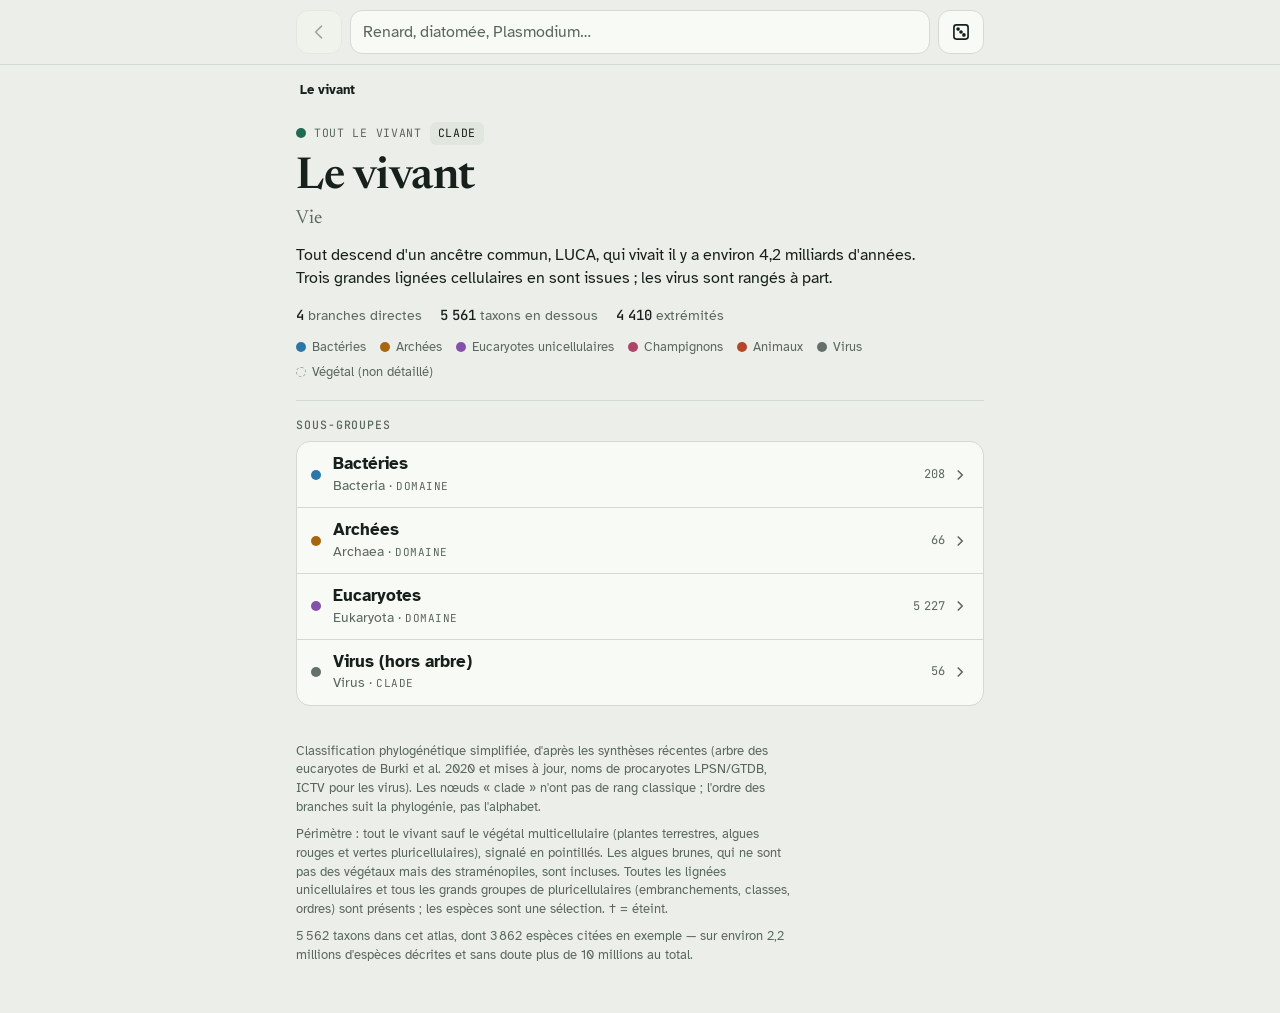
==== commit 5628aa34: "Arbre du vivant : ajoute tous les grands groupes de pluricellulaires Complète animaux et champignons" ====
--- a/arbre-du-vivant/index.html
+++ b/arbre-du-vivant/index.html
@@ -180,7 +180,7 @@
   <main id="view"></main>
   <footer>
     <p>Classification phylogénétique simplifiée, d'après les synthèses récentes (arbre des eucaryotes de Burki et al. 2020 et mises à jour, noms de procaryotes LPSN/GTDB, ICTV pour les virus). Les nœuds « clade » n'ont pas de rang classique ; l'ordre des branches suit la phylogénie, pas l'alphabet.</p>
-    <p>Périmètre : tout le vivant sauf le monde végétal multicellulaire (plantes terrestres et grandes algues), qui reste signalé en pointillés. Toutes les lignées unicellulaires sont présentes, y compris les algues microscopiques. † = éteint.</p>
+    <p>Périmètre : tout le vivant sauf le végétal multicellulaire (plantes terrestres, algues rouges et vertes pluricellulaires), signalé en pointillés. Les algues brunes, qui ne sont pas des végétaux mais des straménopiles, sont incluses. Toutes les lignées unicellulaires et tous les grands groupes de pluricellulaires (embranchements, classes, ordres) sont présents ; les espèces sont une sélection. † = éteint.</p>
     <p id="count"></p>
   </footer>
 </div>
@@ -700,9 +700,55 @@
      S|Heterosigma akashiwo|Heterosigma|Tue les poissons d'élevage.
      G|Chattonella|Chattonella
     C|Pinguiophyceae|Pinguiophycées
-    C|Xanthophyceae|Xanthophycées (unicellulaires)
+    C|Xanthophyceae|Xanthophycées|Algues jaune-vert.
      G|Botrydiopsis|Botrydiopsis
-    x|Phaeophyceae|Algues brunes|Varech, laminaires, fucus, sargasses… (grandes algues, non détaillées)
+     G|Vaucheria|Vauchérie|Un tube géant à milliers de noyaux, sans cloisons ; la limace Elysia lui vole ses chloroplastes.
+     G|Tribonema|Tribonema|Filaments d'eau douce.
+    C|Schizocladiophyceae|Schizocladiophycées|Plus proches parentes des algues brunes.
+     S|Schizocladia ischiensis|Schizocladia
+    C|Phaeophyceae|Algues brunes|Les seules grandes algues qui ne sont pas des végétaux : ce sont des straménopiles, cousines des diatomées. Leur multicellularité est apparue indépendamment de celle des plantes et des animaux. Environ 2 000 espèces.
+     O|Discosporangiales|Discosporangiales|La lignée la plus ancienne des algues brunes.
+     O|Ishigeales|Ishigeales
+     O|Dictyotales|Dictyotales
+      S|Dictyota dichotoma|Dictyote
+      S|Padina pavonica|Padine queue-de-paon|Une des rares algues brunes calcifiées.
+     O|Sphacelariales|Sphacélariales
+     O|Onslowiales|Onslowiales
+     O|Syringodermatales|Syringodermatales
+     O|Desmarestiales|Desmarestiales
+      G|Desmarestia|Desmarestia|Stocke de l'acide sulfurique dans ses cellules.
+     O|Sporochnales|Sporochnales
+     O|Tilopteridales|Tilopteridales
+     O|Ralfsiales|Ralfsiales|Algues en croûtes sur les rochers.
+     O|Scytothamnales|Scytothamnales
+     O|Ascoseirales|Ascoseirales
+     O|Nemodermatales|Nemodermatales
+     O|Ectocarpales|Ectocarpales
+      S|Ectocarpus siliculosus|Ectocarpus|Modèle génétique des algues brunes, étudié à Roscoff.
+      S|Scytosiphon lomentaria|Scytosiphon
+      S|Chorda filum|Corde de mer|Lanières de plusieurs mètres.
+     O|Laminariales|Laminaires|Les kelps : forment de véritables forêts sous-marines.
+      S|Macrocystis pyrifera|Kelp géant|La plus grande algue : plus de 45 m, pousse de 50 cm par jour.
+      S|Nereocystis luetkeana|Kelp à vessie
+      S|Laminaria digitata|Laminaire digitée|Récoltée en Bretagne pour les alginates.
+      S|Laminaria hyperborea|Laminaire rugueuse
+      S|Saccharina latissima|Laminaire sucrée
+      S|Saccharina japonica|Kombu|Source du goût umami (glutamate), identifié en 1908.
+      S|Undaria pinnatifida|Wakamé
+      S|Alaria esculenta|Alarie comestible
+      S|Lessonia nigrescens|Lessonia
+     O|Fucales|Fucales|Les algues brunes de l'estran.
+      S|Fucus vesiculosus|Fucus vésiculeux|Flotteurs remplis de gaz.
+      S|Fucus serratus|Fucus denté
+      S|Fucus spiralis|Fucus spiralé
+      S|Ascophyllum nodosum|Ascophylle noueuse
+      S|Pelvetia canaliculata|Pelvétie|Vit tout en haut de l'estran, à sec la plupart du temps.
+      S|Himanthalia elongata|Haricot de mer
+      S|Bifurcaria bifurcata|Bifurcaire
+      S|Sargassum natans|Sargasse flottante|Forme la mer des Sargasses et la « grande ceinture » de sargasses de l'Atlantique.
+      S|Sargassum muticum|Sargasse japonaise|Invasive sur les côtes françaises.
+      S|Durvillaea antarctica|Cochayuyo|Kelp austral massif, mangé au Chili.
+      G|Ericaria|Cystoseire
   c|Alveolata|Alvéolés|Sacs aplatis (alvéoles) sous la membrane.
    P|Ciliophora|Ciliés|Couverts de cils ; deux noyaux, un pour le quotidien, un pour la reproduction.
     C|Heterotrichea|Hétérotriches
@@ -1226,12 +1272,28 @@
       S|Symbion pandora|Symbion
      P|Entoprocta|Entoproctes
       G|Pedicellina|Pedicellina
-     P|Bryozoa|Bryozoaires|Colonies de minuscules animaux filtreurs.
-      S|Membranipora membranacea|Dentelle de mer
-      S|Bugula neritina|Bugula|Source de la bryostatine.
-      S|Cristatella mucedo|Cristatella
-     P|Nemertea|Némertes|Vers rubans à trompe évaginable.
-      S|Lineus longissimus|Ver lacet de botte|Peut-être l'animal le plus long : jusqu'à 30 m, voire plus.
+     P|Bryozoa|Bryozoaires|Colonies de minuscules animaux filtreurs. Environ 6 000 espèces.
+      C|Phylactolaemata|Bryozoaires d'eau douce
+       S|Cristatella mucedo|Cristatella|Colonie qui rampe lentement.
+       S|Pectinatella magnifica|Pectinatelle|Boules gélatineuses de 60 cm, invasives en Europe.
+       S|Plumatella repens|Plumatelle
+      C|Stenolaemata|Sténolèmes
+       G|Crisia|Crisia
+      C|Gymnolaemata|Gymnolèmes
+       S|Membranipora membranacea|Dentelle de mer
+       S|Bugula neritina|Bugula|Source de la bryostatine.
+       S|Flustra foliacea|Flustre|Ressemble à une algue.
+       S|Pentapora fascialis|Rose de mer
+     P|Nemertea|Némertes|Vers rubans à trompe évaginable. Environ 1 300 espèces.
+      C|Palaeonemertea|Paléonémertes
+       G|Tubulanus|Tubulanus
+      c|Pilidiophora|Pilidiophores
+       S|Lineus longissimus|Ver lacet de botte|Peut-être l'animal le plus long : jusqu'à 30 m, voire plus.
+       S|Lineus ruber|Lineus ruber
+       S|Cerebratulus marginatus|Cerebratulus
+      c|Hoplonemertea|Hoplonémertes|Trompe armée d'un stylet.
+       G|Prostoma|Prostoma|Némerte d'eau douce.
+       S|Geonemertes dendyi|Némerte terrestre
      P|Brachiopoda|Brachiopodes|Ressemblent à des coquillages mais n'en sont pas.
       S|Lingula anatina|Lingule|Quasiment inchangée depuis 500 millions d'années.
       G|Terebratulina|Terebratulina
@@ -1486,11 +1548,28 @@
   S|Scolopendra cingulata|Scolopendre méditerranéenne
   S|Scutigera coleoptrata|Scutigère véloce
   S|Lithobius forficatus|Lithobie
- C|Diplopoda|Diplopodes|Deux paires de pattes par segment.
-  S|Eumillipes persephone|Eumillipes|Premier vrai « mille-pattes » : 1 306 pattes (2021).
-  S|Illacme plenipes|Illacme|Jusqu'à 750 pattes.
-  S|Glomeris marginata|Gloméris|Se roule en boule.
-  S|Archispirostreptus gigas|Mille-pattes géant africain
+ C|Diplopoda|Diplopodes|Deux paires de pattes par segment. Environ 13 000 espèces.
+  O|Polyxenida|Polyxénides|Minuscules, couverts de soies.
+   S|Polyxenus lagurus|Polyxène
+  O|Glomerida|Gloméris|Se roulent en boule.
+   S|Glomeris marginata|Gloméris bordé
+  O|Sphaerotheriida|Mille-pattes boules géants
+   G|Zoosphaerium|Zoosphaerium|Boules de la taille d'une balle de golf, à Madagascar.
+  O|Polydesmida|Polydesmes|Certains libèrent du cyanure.
+   S|Polydesmus angustus|Polydesme
+   S|Apheloria virginiensis|Apheloria
+  O|Platydesmida|Platydesmides
+   S|Illacme plenipes|Illacme|Jusqu'à 750 pattes.
+  O|Polyzoniida|Polyzoniides
+   S|Eumillipes persephone|Eumillipes|Premier vrai « mille-pattes » : 1 306 pattes (2021), à 60 m sous terre.
+  O|Julida|Iules
+   S|Tachypodoiulus niger|Iule à pattes blanches
+   S|Ommatoiulus sabulosus|Iule des sables
+  O|Spirostreptida|Spirostreptides
+   S|Archispirostreptus gigas|Mille-pattes géant africain
+  O|Spirobolida|Spirobolides
+   G|Narceus|Narceus
+  S|†Arthropleura armata|Arthropleure|Mille-pattes géant du Carbonifère : 2,6 m.
  C|Pauropoda|Pauropodes
  C|Symphyla|Symphyles
   G|Scutigerella|Scutigerella
@@ -2113,10 +2192,18 @@
   S|Atherina presbyter|Prêtre
  O|Mugiliformes|Mulets
   S|Mugil cephalus|Mulet cabot
- O|Blenniiformes|Blennies et poissons-clowns
+ O|Blenniiformes|Blennies
   S|Parablennius gattorugine|Blennie gattorugine
+  S|Aidablennius sphynx|Blennie sphinx
+  S|Salaria fluviatilis|Blennie fluviatile
+ F|Pomacentridae|Demoiselles et poissons-clowns
   S|Amphiprion ocellaris|Poisson-clown|Change de sexe : le plus gros individu devient femelle.
-  G|Chromis|Castagnole
+  S|Amphiprion percula|Poisson-clown orange
+  S|Chromis chromis|Castagnole
+  S|Dascyllus aruanus|Demoiselle à trois bandes
+ O|Gobiesociformes|Porte-écuelles|Ventouse ventrale.
+  S|Lepadogaster lepadogaster|Porte-écuelle
+
 O|Anabantiformes|Anabantiformes
  S|Betta splendens|Combattant|Respire de l'air par un organe labyrinthe.
  S|Channa argus|Tête de serpent
@@ -3068,6 +3155,3071 @@
         S|Inia geoffrensis|Dauphin de l'Amazone
         S|Platanista gangetica|Dauphin du Gange
         S|†Lipotes vexillifer|Baiji|Dauphin du Yangtsé, déclaré fonctionnellement éteint en 2006.
+# Compléments pluricellulaires : invertébrés
+@@ Demospongiae
+S|Xestospongia muta|Éponge baril géante|Certaines auraient plus de 2 000 ans.
+S|Tethya aurantium|Orange de mer
+S|Aplysina aerophoba|Aplysine
+S|Halichondria panicea|Éponge mie de pain
+S|Chondrocladia lyra|Éponge harpe|Éponge carnivore des abysses.
+G|Callyspongia|Éponge tube
+@@ Hexactinellida
+S|Anoxycalyx joubini|Éponge géante antarctique|Croissance extrêmement lente, peut-être des millénaires.
+@@ Calcarea
+S|Clathrina coriacea|Clathrine
+@@ Ctenophora
+G|Velamen|Velamen|Ruban transparent apparenté à la ceinture de Vénus.
+S|Euplokamis dunlapae|Euplokamis
+@@ Hydrozoa
+O|Siphonophorae|Siphonophores|Colonies d'individus spécialisés qui forment un seul « animal » ; les plus longs organismes connus.
+ G|Apolemia|Apolemia|Une colonie d'environ 47 m a été filmée en 2020 au large de l'Australie.
+ S|Praya dubia|Praya|Colonies de 40 m dans les profondeurs.
+ G|Nanomia|Nanomia
+O|Anthoathecata|Anthoathécates|Polypes sans thèque.
+ G|Tubularia|Tubulaire
+ S|Porpita porpita|Porpite|Disque bleu flottant.
+O|Leptothecata|Leptothécates|Polypes protégés par une thèque.
+ S|Aequorea victoria|Aequorée|Source de la protéine fluorescente verte (GFP), Nobel 2008.
+O|Trachymedusae|Trachyméduses
+ G|Liriope|Liriope
+O|Narcomedusae|Narcoméduses
+ G|Solmissus|Solmissus
+O|Limnomedusae|Limnoméduses
+O|Actinulida|Actinulides|Hydrozoaires minuscules vivant entre les grains de sable.
+@@ Scyphozoa
+O|Coronatae|Méduses à couronne
+ S|Periphylla periphylla|Périphylle|Méduse rouge des profondeurs, lumineuse.
+O|Rhizostomeae|Rhizostomes
+ S|Rhopilema esculentum|Méduse comestible
+ S|Nemopilema nomurai|Méduse de Nomura|Jusqu'à 200 kg.
+ S|Cotylorhiza tuberculata|Méduse œuf au plat
+O|Semaeostomeae|Sémaéostomes
+ S|Stygiomedusa gigantea|Méduse fantôme géante|Bras de 10 m.
+ S|Chrysaora fuscescens|Ortie de mer du Pacifique
+@@ Cubozoa
+S|Carukia barnesi|Irukandji de Barnes|Méduse de 1 cm au venin redoutable.
+S|Tripedalia cystophora|Tripedalia|24 yeux, dont certains avec cristallin.
+@@ Hexacorallia
+O|Corallimorpharia|Corallimorphaires|Anémones-coraux sans squelette.
+@@ Scleractinia
+S|Desmophyllum pertusum|Corail blanc des eaux froides|Récifs profonds de l'Atlantique jusqu'à plus de 1 000 m.
+S|Cladocora caespitosa|Madrépore méditerranéen
+G|Montipora|Montipora
+@@ Actiniaria
+S|Metridium senile|Œillet de mer
+S|Stichodactyla gigantea|Anémone géante|Hôte des poissons-clowns.
+@@ Octocorallia
+S|Paramuricea clavata|Gorgone pourpre
+S|Veretillum cynomorium|Vérétille
+S|Paragorgia arborea|Corail chewing-gum|Grandes gorgones des eaux froides.
+@@ Myxozoa
+S|Kudoa septempunctata|Kudoa|Intoxications au poisson cru au Japon.
+@@ Acoela
+G|Convolutriloba|Convolutriloba|Se reproduit en bourgeonnant à l'envers.
+@@ Xenacoelomorpha
+S|Xenoturbella churro|Xenoturbella churro|Décrit en 2016, au nom inspiré du beignet.
+@@ Priapulida
+S|Priapulus abyssorum|Priapule des abysses
+S|†Ottoia prolifica|Ottoia|Priapulien de Burgess, 508 Ma.
+@@ Nematoda
+S|Trichuris trichiura|Trichocéphale
+S|Strongyloides stercoralis|Anguillule|Peut se multiplier dans son hôte.
+S|Bursaphelenchus xylophilus|Nématode du pin|Tue les pins, transporté par un longicorne.
+S|Xiphinema index|Xiphinème|Transmet le court-noué de la vigne.
+S|Heterodera glycines|Nématode à kystes du soja
+S|Globodera rostochiensis|Nématode doré de la pomme de terre
+S|Steinernema carpocapsae|Steinernema|Nématode tueur d'insectes utilisé en jardinage biologique.
+S|Pristionchus pacificus|Pristionchus|Modèle de la plasticité : prédateur ou mangeur de bactéries selon l'environnement.
+S|Haemonchus contortus|Ver du mouton
+S|Angiostrongylus cantonensis|Ver du poumon du rat|Peut provoquer des méningites.
+S|Placentonema gigantissima|Placentonema|Plus long nématode : 8 m, dans le placenta des cachalots.
+S|Panagrolaimus kolymaensis|Panagrolaimus de la Kolyma|Ranimé après 46 000 ans dans le pergélisol (2023).
+@@ Nematomorpha
+G|Nectonema|Nectonema|Seul nématomorphe marin.
+@@ Tardigrada
+C|Heterotardigrada|Hétérotardigrades
+ S|Echiniscus testudo|Echiniscus
+ S|Batillipes mirus|Batillipes|Tardigrade marin des sables.
+C|Eutardigrada|Eutardigrades
+ S|Paramacrobiotus richtersi|Paramacrobiotus|Certains brillent en bleu sous UV.
+@@ Onychophora
+S|Epiperipatus broadwayi|Péripate des Caraïbes
+@@ Rotifera
+S|Philodina roseola|Philodine
+S|Keratella cochlearis|Keratella
+@@ Acanthocephala
+S|Moniliformis moniliformis|Moniliformis
+S|Macracanthorhynchus hirudinaceus|Échinorhynque géant du porc
+@@ Gnathostomulida
+G|Gnathostomula|Gnathostomula
+@@ Chaetognatha
+G|Spadella|Spadella|Chétognathe benthique.
+S|Eukrohnia hamata|Eukrohnia
+@@ Platyhelminthes
+O|Macrostomorpha|Macrostomides
+ S|Macrostomum lignano|Macrostomum|Modèle de régénération et de reproduction.
+O|Prorhynchida|Prorhynchides
+O|Rhabdocoela|Rhabdocœles
+ G|Mesostoma|Mesostoma
+ S|Temnocephala chilensis|Temnocéphale|Vit sur les écrevisses.
+O|Proseriata|Prosériates
+O|Fecampiida|Fécampiides|Parasites de crustacés.
+@@ Tricladida
+S|Dugesia gonocephala|Planaire gonocéphale
+S|Polycelis felina|Polycelis
+S|Arthurdendyus triangulatus|Ver plat de Nouvelle-Zélande|Prédateur invasif des vers de terre.
+@@ Trematoda
+S|Schistosoma haematobium|Schistosome urinaire
+S|Clonorchis sinensis|Douve de Chine
+S|Paragonimus westermani|Douve du poumon
+S|Opisthorchis felineus|Douve du chat
+S|Diplostomum spathaceum|Diplostome|Rend les poissons aveugles.
+@@ Cestoda
+S|Echinococcus granulosus|Échinocoque du chien
+S|Hymenolepis nana|Ténia nain
+S|Dipylidium caninum|Ténia du chien
+S|Schistocephalus solidus|Schistocephalus|Pousse les épinoches vers la surface, où les oiseaux les mangent.
+S|Ligula intestinalis|Ligule
+@@ Monogenea
+S|Polystoma integerrimum|Polystome|Vit dans la vessie des grenouilles.
+G|Diplozoon|Diplozoon|Deux individus fusionnés à vie.
+@@ Gastrotricha
+G|Lepidodermella|Lepidodermella
+G|Turbanella|Turbanella
+@@ Entoprocta
+G|Loxosomella|Loxosomella
+G|Barentsia|Barentsia
+@@ Brachiopoda
+S|Novocrania anomala|Crania
+S|Magellania venosa|Magellania|Grand brachiopode des fjords chiliens.
+S|†Spirifer striatus|Spirifer|Brachiopode fossile très courant.
+@@ Phoronida
+S|Phoronopsis californica|Phoronopsis
+@@ Polyplacophora
+S|Cryptochiton stelleri|Chiton géant|Jusqu'à 33 cm.
+S|Lepidochitona cinerea|Chiton cendré
+@@ Solenogastres
+G|Neomenia|Neomenia
+@@ Caudofoveata
+G|Chaetoderma|Chaetoderma
+@@ Scaphopoda
+G|Cadulus|Cadulus
+@@ Caenogastropoda
+S|Bolinus brandaris|Murex épineux|Source de la pourpre de Tyr, le colorant des empereurs.
+S|Hexaplex trunculus|Murex fascié
+S|Nucella lapillus|Pourpre petite-pierre
+S|Ocenebra erinaceus|Bigorneau perceur
+S|Euspira catena|Natice|Perce les coquilles des bivalves.
+S|Viviparus viviparus|Paludine
+S|Tritia reticulata|Nasse réticulée
+S|Aporrhais pespelecani|Pied-de-pélican
+S|Carinaria cristata|Carinaire|Gastéropode nageur transparent.
+S|Conus textile|Cône textile
+@@ Vetigastropoda
+S|Steromphala umbilicalis|Gibbule ombiliquée
+S|Turbo marmoratus|Turbo marbré
+G|Pleurotomaria|Pleurotomaire|« Fossile vivant » des grandes profondeurs.
+@@ Nudibranchia
+S|Flabellina affinis|Flabelline mauve
+S|Dendrodoris limbata|Doris
+S|Chromodoris annae|Chromodoris d'Anne
+@@ Heterobranchia
+S|Tylodina perversa|Tylodine|Mange une éponge et prend sa couleur jaune.
+S|Bulla striata|Bulle striée
+@@ Stylommatophora
+S|Cepaea nemoralis|Escargot des haies|Coquilles de couleurs variées, modèle de génétique des populations.
+S|Deroceras reticulatum|Limace grise
+S|Euglandina rosea|Escargot loup|Prédateur introduit qui a fait disparaître de nombreux escargots d'îles.
+S|Rumina decollata|Bulime tronqué|Casse volontairement le haut de sa coquille.
+S|Testacella haliotidea|Testacelle|Limace prédatrice de vers de terre.
+S|Partula turgida|Partula|Escargot des îles de la Société ; éteint dans la nature.
+S|Achatinella mustelina|Achatinelle d'Oahu
+@@ Hygrophila
+S|Planorbarius corneus|Planorbe
+S|Physella acuta|Physe
+@@ Bivalvia
+S|Pholas dactylus|Pholade|Bivalve lumineux qui creuse la roche.
+S|Lithophaga lithophaga|Datte de mer|Creuse le calcaire ; sa récolte est interdite.
+S|Spondylus gaederopus|Spondyle pied-d'âne
+S|Glycymeris glycymeris|Amande de mer
+S|Mya arenaria|Mye des sables
+S|Venus verrucosa|Praire
+S|Donax trunculus|Telline
+S|Mercenaria mercenaria|Clam
+S|Unio crassus|Mulette épaisse
+S|Anodonta cygnea|Anodonte des étangs
+S|Corbicula fluminea|Corbicule asiatique
+S|Xylophaga dorsalis|Xylophage|Creuse le bois coulé au fond de la mer.
+S|Kuphus polythalamius|Taret géant|Ver de 1,5 m qui se nourrit grâce à des bactéries sulfureuses.
+S|Bathymodiolus azoricus|Moule des sources hydrothermales
+S|Solemya velum|Solemya|Bivalve sans tube digestif fonctionnel.
+@@ Octopoda
+S|Octopus cyanea|Poulpe de jour
+S|Amphioctopus marginatus|Poulpe veiné|Transporte des coques de noix de coco pour s'abriter.
+S|Eledone cirrhosa|Élédone
+S|Wunderpus photogenicus|Wunderpus
+S|Haliphron atlanticus|Poulpe à sept bras|Un des plus grands poulpes.
+@@ Sepiida
+S|Sepia apama|Seiche géante d'Australie
+@@ Oegopsida
+S|Todarodes sagittatus|Toutenon
+S|Taningia danae|Calmar de Dana|Organes lumineux grands comme des citrons.
+S|Histioteuthis heteropsis|Calmar à œil de biche
+S|Magnapinna pacifica|Calmar aux longs bras
+@@ Myopsida
+S|Sepioteuthis lessoniana|Calmar à grandes nageoires
+@@ Cephalopoda
+c|†Ammonoidea|Ammonites|Céphalopodes à coquille spiralée, éteints il y a 66 millions d'années.
+ S|†Parapuzosia seppenradensis|Ammonite géante|Coquille de près de 2 m.
+c|†Belemnitida|Bélemnites
+@@ Errantia
+S|Platynereis dumerilii|Platynereis|Modèle du développement et de l'évolution du cerveau.
+S|Hermodice carunculata|Ver de feu
+S|Glycera dibranchiata|Glycère|Mâchoires renforcées de cuivre.
+S|Nereis pelagica|Néréis pélagique
+S|Hesiocaeca methanicola|Ver de glace|Vit sur les hydrates de méthane.
+S|Odontosyllis enopla|Ver de feu des Bermudes|Parades lumineuses après la pleine lune.
+S|Paralvinella sulfincola|Paralvinella
+@@ Sedentaria
+S|Sabellaria alveolata|Hermelle|Construit des récifs de sable en baie du Mont-Saint-Michel.
+S|Chaetopterus variopedatus|Chétoptère
+S|Lanice conchilega|Lanice
+S|Terebella lapidaria|Térébelle
+G|Serpula|Serpule
+S|Owenia fusiformis|Owenia
+S|Capitella teleta|Capitella
+S|Pectinaria koreni|Pectinaire|Construit un tube conique de grains de sable.
+c|Myzostomida|Myzostomides|Parasites des crinoïdes.
+@@ Oligochaeta
+S|Aporrectodea caliginosa|Ver de terre gris
+S|Lumbricus rubellus|Ver rouge
+S|Amynthas agrestis|Ver sauteur|Ver asiatique invasif qui se tortille violemment.
+S|Enchytraeus albidus|Enchytrée
+S|Mesenchytraeus solifugus|Ver des glaciers
+G|Branchiobdella|Branchiobdelles|Petits vers qui vivent sur les écrevisses.
+@@ Hirudinea
+S|Hirudo verbana|Sangsue médicinale verte
+S|Haemopis sanguisuga|Fausse sangsue du cheval
+S|Helobdella robusta|Helobdella
+@@ Asteroidea
+S|Astropecten aranciacus|Étoile-peigne
+S|Echinaster sepositus|Étoile de mer rouge
+S|Linckia laevigata|Étoile de mer bleue
+S|Culcita novaeguineae|Étoile coussin
+S|Patiria miniata|Étoile chauve-souris
+S|Xyloplax medusiformis|Marguerite de mer|Étoile de mer en disque, vit sur le bois immergé.
+S|Labidiaster annulatus|Étoile de mer antarctique aux 50 bras
+@@ Ophiuroidea
+S|Ophiocomina nigra|Ophiure noire
+S|Ophiopholis aculeata|Ophiure épineuse
+@@ Echinoidea
+S|Echinus esculentus|Oursin comestible
+S|Psammechinus miliaris|Oursin vert
+S|Heterocentrotus mamillatus|Oursin crayon
+S|Arbacia lixula|Oursin noir
+S|Spatangus purpureus|Spatangue pourpre
+S|Toxopneustes pileolus|Oursin fleur|Pédicellaires venimeux.
+S|Lytechinus variegatus|Oursin varié
+@@ Holothuroidea
+S|Holothuria tubulosa|Holothurie tubuleuse
+S|Scotoplanes globosa|Cochon de mer|Holothurie des abysses à « pattes ».
+S|Psychropotes longicauda|Holothurie à queue
+S|Thelenota ananas|Holothurie ananas
+S|Synapta maculata|Synapte|Longue de 3 m, sans pieds.
+@@ Crinoidea
+S|Metacrinus rotundus|Lys de mer du Japon
+S|Florometra serratissima|Comatule du Pacifique
+@@ Enteropneusta
+S|Balanoglossus clavigerus|Balanoglosse
+@@ Pterobranchia
+G|Cephalodiscus|Cephalodiscus
+@@ Ascidiacea
+S|Didemnum vexillum|Didemnum|Ascidie coloniale invasive.
+S|Phallusia mammillata|Ascidie blanche
+S|Microcosmus sabatieri|Violet|Mangé en Provence.
+S|Styela clava|Ascidie japonaise
+@@ Thaliacea
+G|Doliolum|Doliolum
+@@ Cephalochordata
+S|Branchiostoma floridae|Amphioxus de Floride
+S|Asymmetron lucayanum|Asymmetron
+# Compléments pluricellulaires : arthropodes
+@@ Arthropoda
+c|†Radiodonta|Radiodontes|Grands prédateurs du Cambrien, à la base des arthropodes.
+ S|†Anomalocaris canadensis|Anomalocaris|Prédateur d'un mètre il y a 508 millions d'années.
+ S|†Aegirocassis benmoulai|Aegirocassis|Filtreur géant de 2 m.
+C|†Trilobita|Trilobites|Plus de 20 000 espèces fossiles, de –521 à –252 millions d'années.
+ S|†Elrathia kingii|Elrathia|Le trilobite fossile le plus vendu au monde.
+ G|†Paradoxides|Paradoxides
+ G|†Phacops|Phacops|Yeux à lentilles de calcite.
+ S|†Isotelus rex|Isotelus|Plus grand trilobite complet : 72 cm.
+@@ Chelicerata
+C|†Eurypterida|Euryptérides|« Scorpions de mer » du Paléozoïque.
+ S|†Jaekelopterus rhenaniae|Jaekelopterus|Le plus grand arthropode connu : environ 2,5 m.
+@@ Pycnogonida
+S|Colossendeis megalonyx|Pycnogonide géant antarctique
+@@ Mygalomorphae
+F|Ctenizidae|Araignées à trappe
+ S|Cteniza sauvagesi|Cténize de Sauvages|Ferme son terrier par une porte à charnière.
+F|Atypidae|Atypidés
+ S|Atypus affinis|Atype|Mygale de France qui vit dans un tube de soie.
+F|Nemesiidae|Némésiidés
+F|Hexathelidae|Hexathélidés
+@@ Theraphosidae
+S|Poecilotheria metallica|Mygale bleue de Gooty
+S|Grammostola rosea|Mygale du Chili
+@@ Araneomorphae
+F|Uloboridae|Uloboridés|Sans glandes à venin.
+ S|Uloborus walckenaerius|Ulobore
+F|Deinopidae|Araignées à filet
+ G|Deinopis|Deinopis|Lance un filet de soie sur ses proies ; yeux géants.
+F|Tetragnathidae|Tétragnathes
+ S|Tetragnatha extensa|Tétragnathe étirée
+ S|Metellina segmentata|Méta d'automne
+F|Eresidae|Érèses
+ S|Eresus kollari|Érèse coccinelle|Les mères se laissent manger par leurs petits.
+F|Oxyopidae|Araignées-lynx
+ S|Peucetia viridans|Araignée-lynx verte
+F|Scytodidae|Scytodes
+ S|Scytodes thoracica|Scytode|Crache un filet de glu venimeuse.
+F|Mimetidae|Araignées pirates|Mangent d'autres araignées.
+F|Gnaphosidae|Gnaphosidés
+F|Clubionidae|Clubionidés
+F|Zodariidae|Zodariidés|Chasseuses de fourmis.
+F|Oonopidae|Oonopidés|Araignées de 1 à 2 mm.
+F|Filistatidae|Filistatidés
+F|Hersiliidae|Hersiliidés
+F|Sparassidae|Araignées-crabes géantes
+ S|Heteropoda maxima|Heteropoda maxima|La plus grande envergure : 30 cm.
+ S|Cebrennus rechenbergi|Araignée roue|Se roule en roue pour fuir dans les dunes.
+F|Trechaleidae|Trechaleidés
+F|Segestriidae|Ségestries
+ S|Segestria florentina|Ségestrie florentine
+@@ Araneidae
+S|Trichonephila clavipes|Néphile dorée|Soie dorée.
+S|Gasteracantha cancriformis|Araignée épineuse
+S|Cyclosa conica|Cyclose|Décore sa toile avec ses débris.
+S|Mastophora hutchinsoni|Araignée bolas|Chasse les papillons avec une boule de glu parfumée.
+S|Larinioides sclopetarius|Épeire des ponts
+@@ Theridiidae
+S|Latrodectus hasselti|Veuve noire australienne
+S|Parasteatoda tepidariorum|Théridion des serres
+S|Argyrodes elevatus|Argyrode|Vole la nourriture dans les toiles des autres.
+@@ Lycosidae
+S|Pardosa amentata|Pardose
+S|Hogna radiata|Lycose radiée
+S|Hogna ingens|Lycose des Desertas|Grande lycose menacée de Madère.
+@@ Salticidae
+S|Phidippus regius|Saltique royale
+S|Portia fimbriata|Portia|Planifie des détours pour attaquer d'autres araignées.
+S|Toxeus magnus|Araignée sauteuse lactante|Nourrit ses petits avec une sorte de lait (2018).
+@@ Agelenidae
+S|Agelena labyrinthica|Agélène à labyrinthe
+S|Tegenaria domestica|Tégénaire domestique
+@@ Scorpiones
+S|Heterometrus spinifer|Scorpion géant de forêt
+S|Hadrurus arizonensis|Scorpion velu du désert
+S|Centruroides sculpturatus|Scorpion d'écorce d'Arizona
+S|Tityus serrulatus|Scorpion jaune du Brésil|Se reproduit sans mâle ; envahit les villes.
+S|Parabuthus transvaalicus|Parabuthus|Projette son venin.
+S|Microtityus minimus|Microtityus|Le plus petit scorpion : 11 mm.
+S|†Pulmonoscorpius kirktonensis|Scorpion géant du Carbonifère|70 cm.
+@@ Opiliones
+S|Leiobunum rotundum|Faucheux à pattes fines
+G|Trogulus|Trogule
+@@ Acari
+O|Opilioacarida|Opilioacariens
+O|Holothyrida|Holothyrides
+@@ Ixodida
+S|Rhipicephalus sanguineus|Tique brune du chien
+S|Dermacentor reticulatus|Dermacentor
+S|Ornithodoros moubata|Ornithodore|Tique molle, vecteur de la fièvre récurrente.
+S|Amblyomma americanum|Tique étoilée|Sa morsure peut rendre allergique à la viande rouge.
+@@ Trombidiformes
+S|Trombidium holosericeum|Trombidion soyeux
+S|Phytoptus avellanae|Phytopte du noisetier
+S|Paratarsotomus macropalpis|Paratarsotomus|Record de vitesse relative : 322 longueurs de corps par seconde.
+@@ Sarcoptiformes
+S|Archegozetes longisetosus|Archegozetes|Oribate modèle, aux mâchoires surpuissantes.
+S|Acarus siro|Acarien de la farine
+S|Psoroptes ovis|Psoropte du mouton
+@@ Mesostigmata
+S|Phytoseiulus persimilis|Phytoseiulus|Acarien prédateur utilisé en serre.
+S|Tropilaelaps clareae|Tropilaelaps
+@@ Chilopoda
+O|Geophilomorpha|Géophiles|Jusqu'à 191 paires de pattes, toujours en nombre impair.
+ S|Geophilus flavus|Géophile jaune
+ S|Strigamia maritima|Strigamia|Premier génome de myriapode séquencé.
+O|Craterostigmomorpha|Craterostigmomorphes
+S|Scolopendra subspinipes|Scolopendre géante d'Asie
+S|Ethmostigmus rubripes|Scolopendre géante d'Australie
+S|Scolopendra cataracta|Scolopendre amphibie|Chasse sous l'eau (décrite en 2016).
+@@ Pauropoda
+G|Pauropus|Pauropus
+@@ Thecostraca
+c|Facetotecta|Facétotectes|Connus seulement par leurs larves « y » ; adulte jamais observé.
+S|Semibalanus balanoides|Balane commune
+S|Coronula diadema|Balane des baleines
+S|Chthamalus stellatus|Chthamale
+@@ Copepoda
+O|Calanoida|Calanoïdes
+ S|Calanus glacialis|Calanus arctique
+ S|Eurytemora affinis|Eurytemora
+O|Cyclopoida|Cyclopoïdes
+ S|Oithona similis|Oithona|Peut-être l'animal multicellulaire le plus nombreux de la planète.
+O|Harpacticoida|Harpacticoïdes
+ S|Tigriopus californicus|Tigriopus
+O|Siphonostomatoida|Siphonostomatoïdes|Copépodes parasites.
+ S|Lepeophtheirus salmonis|Pou du saumon
+ S|Pennella balaenoptera|Pennelle|Plus grand copépode : 32 cm, parasite des baleines.
+@@ Ostracoda
+S|Gigantocypris muelleri|Ostracode géant|Grands yeux réflecteurs.
+S|Vargula hilgendorfii|Luciole de mer|Ostracode lumineux, poudre utilisée comme lampe par l'armée japonaise.
+G|Darwinula|Darwinula|Sans mâles depuis 200 millions d'années.
+@@ Branchiopoda
+O|Laevicaudata|Laevicaudata
+O|Spinicaudata|Spinicaudata|Crevettes à coquille bivalve des mares temporaires.
+@@ Anostraca
+S|Branchipus schaefferi|Branchipe
+S|Branchinecta gigas|Branchinecte géante
+@@ Diplostraca
+S|Leptodora kindtii|Leptodora|Grande puce d'eau prédatrice, transparente.
+S|Bythotrephes longimanus|Bythotrephes|Invasif dans les Grands Lacs.
+@@ Notostraca
+S|Lepidurus apus|Lépidure
+@@ Remipedia
+S|Xibalbanus tulumensis|Xibalbanus|Seul crustacé venimeux connu.
+@@ Cephalocarida
+S|Hutchinsoniella macracantha|Hutchinsoniella
+@@ Malacostraca
+O|Cumacea|Cumacés
+ S|Diastylis rathkei|Diastylis
+O|Tanaidacea|Tanaïdacés
+O|Lophogastrida|Lophogastrides
+ G|Gnathophausia|Gnathophausia
+O|Bathynellacea|Bathynelles|Crustacés aveugles des nappes souterraines.
+O|Thermosbaenacea|Thermosbénacés|Vivent dans des sources chaudes souterraines.
+O|Spelaeogriphacea|Spéléogriphacés|Crustacés de grottes, 4 espèces.
+@@ Mysida
+S|Neomysis integer|Mysis
+S|Mysis relicta|Mysis relicte
+@@ Euphausiacea
+S|Meganyctiphanes norvegica|Krill nordique
+S|Euphausia crystallorophias|Krill des glaces
+@@ Stomatopoda
+S|Lysiosquillina maculata|Squille zébrée|La plus grande crevette-mante : 40 cm.
+S|Gonodactylus smithii|Gonodactylus
+@@ Decapoda
+F|Scyllaridae|Cigales de mer
+ S|Scyllarides latus|Grande cigale de mer
+ S|Scyllarus arctus|Petite cigale de mer
+F|Polychelidae|Polychélidés|Homards aveugles des abysses.
+F|Parastacidae|Écrevisses australes
+ S|Astacopsis gouldi|Écrevisse géante de Tasmanie|Le plus grand invertébré d'eau douce : jusqu'à 5 kg.
+ S|Cherax quadricarinatus|Écrevisse à pinces rouges
+F|Kiwaidae|Crabes yétis
+ S|Kiwa hirsuta|Crabe yéti|Cultive des bactéries sur ses pinces velues.
+c|Dendrobranchiata|Crevettes pénéides et sergestes
+ S|Penaeus vannamei|Crevette à pattes blanches|La crevette la plus élevée au monde.
+ S|Penaeus japonicus|Crevette kuruma
+ S|Sergia lucens|Crevette sakura
+@@ Penaeidae
+S|Penaeus kerathurus|Caramote
+@@ Brachyura
+S|Necora puber|Étrille
+S|Pachygrapsus marmoratus|Crabe marbré
+S|Callinectes sapidus|Crabe bleu|Invasif en Méditerranée et sur les côtes françaises.
+S|Potamon fluviatile|Crabe de rivière
+S|Grapsus grapsus|Crabe rouge des rochers
+G|Ocypode|Crabe fantôme
+S|Lybia tessellata|Crabe boxeur|Porte une anémone dans chaque pince.
+S|Dromia personata|Dromie|Se coiffe d'une éponge.
+S|Pinnotheres pisum|Crabe petit pois|Vit dans les moules.
+S|Ranina ranina|Crabe grenouille
+S|Mictyris longicarpus|Crabe soldat
+S|Johngarthia lagostoma|Crabe terrestre de l'Ascension
+@@ Anomura
+S|Munida rugosa|Galathée
+S|Emerita talpoida|Crabe-taupe
+S|Coenobita clypeatus|Bernard-l'ermite terrestre
+S|Porcellana platycheles|Porcelaine velue
+S|Lithodes santolla|Centolla
+@@ Caridea
+S|Macrobrachium rosenbergii|Crevette géante d'eau douce
+S|Neocaridina davidi|Crevette cerise
+S|Rimicaris exoculata|Crevette des sources hydrothermales|Détecte la lueur des cheminées avec un œil dorsal.
+S|Pandalus borealis|Crevette nordique
+S|Atyaephyra desmarestii|Crevette d'eau douce européenne
+S|Stenopus hispidus|Crevette nettoyeuse baguée
+S|Hymenocera picta|Crevette arlequin|Ne mange que des étoiles de mer.
+S|Synalpheus regalis|Synalpheus|Première crevette eusociale découverte.
+@@ Isopoda
+S|Glyptonotus antarcticus|Isopode géant antarctique
+S|Eurydice pulchra|Eurydice
+S|Idotea balthica|Idotée
+S|Hemilepistus reaumuri|Cloporte du désert|Vit en famille dans un terrier.
+S|Trichoniscus pusillus|Trichoniscus
+S|Proasellus cavaticus|Aselle cavernicole
+S|Sphaeroma serratum|Sphérome
+@@ Amphipoda
+S|Niphargus virei|Niphargus|Amphipode aveugle des grottes.
+S|Phronima sedentaria|Phronime|Vit dans une salpe évidée ; inspiration de l'Alien.
+S|Orchestia gammarellus|Orchestie
+S|Dikerogammarus villosus|Gammare tueur|Invasif dans les rivières d'Europe.
+S|Alicella gigantea|Amphipode géant|Jusqu'à 34 cm dans les abysses.
+@@ Collembola
+S|Podura aquatica|Podure aquatique
+S|Hypogastrura nivicola|Puce des neiges
+S|Tetrodontophora bielanensis|Tetrodontophora|Collembole géant bleu de 9 mm.
+@@ Diplura
+G|Japyx|Japyx|Diploure à pinces.
+@@ Protura
+G|Acerentomon|Acerentomon
+# Compléments pluricellulaires : insectes
+@@ Archaeognatha
+S|Petrobius maritimus|Pétrobie maritime
+@@ Zygentoma
+S|Ctenolepisma longicaudatum|Lépisme argenté géant|Invasif dans les maisons d'Europe.
+@@ Pterygota
+O|†Meganisoptera|Méganisoptères|« Libellules » géantes du Carbonifère.
+ S|†Meganeuropsis permiana|Meganeuropsis|Le plus grand insecte connu : 71 cm d'envergure.
+O|†Palaeodictyoptera|Paléodictyoptères|Insectes primitifs à rostre et à trois paires d'ailes.
+@@ Ephemeroptera
+S|Ephoron virgo|Éphémère vierge|Émergences massives qui ressemblent à une tempête de neige.
+S|Baetis rhodani|Baetis
+S|Hexagenia limbata|Hexagénie|Nuées visibles au radar météo.
+@@ Anisoptera
+S|Cordulegaster boltonii|Cordulégastre annelé
+S|Sympetrum striolatum|Sympétrum strié
+S|Orthetrum cancellatum|Orthétrum réticulé
+S|Gomphus vulgatissimus|Gomphe vulgaire
+S|Petalura ingentissima|Pétalure géante|La plus grande libellule actuelle.
+@@ Zygoptera
+S|Megaloprepus caerulatus|Demoiselle géante|La plus grande envergure des odonates : 19 cm.
+S|Lestes viridis|Leste vert
+S|Platycnemis pennipes|Pennipatte bleuâtre
+S|Pyrrhosoma nymphula|Petite nymphe au corps de feu
+@@ Plecoptera
+S|Dinocras cephalotes|Dinocras
+G|Leuctra|Leuctra
+S|Diamphipnopsis samali|Plécoptère géant du Chili
+@@ Dermaptera
+S|Labidura riparia|Perce-oreille des rivages
+S|†Labidura herculeana|Perce-oreille géant de Sainte-Hélène|Déclaré éteint en 2014.
+G|Arixenia|Arixenia|Vit sur les chauves-souris.
+@@ Caelifera
+S|Oedipoda caerulescens|Œdipode turquoise|Ailes bleues révélées en vol.
+S|Calliptamus italicus|Criquet italien
+S|Psophus stridulus|Criquet à ailes rouges
+S|Tetrix undulata|Tétrix|Petit criquet qui nage.
+S|Romalea microptera|Criquet-sauteur de Floride
+S|Phymateus morbillosus|Criquet bouffon|Couleurs d'avertissement toxiques.
+@@ Ensifera
+S|Decticus verrucivorus|Dectique verrucivore
+S|Ephippiger diurnus|Éphippigère des vignes
+S|Pholidoptera griseoaptera|Decticelle cendrée
+S|Myrmecophilus acervorum|Grillon des fourmilières|Vit chez les fourmis.
+S|Oecanthus pellucens|Grillon d'Italie
+S|Nemobius sylvestris|Grillon des bois
+S|Troglophilus neglectus|Sauterelle des cavernes
+S|Saga pedo|Magicienne dentelée|Sauterelle prédatrice, uniquement femelle.
+S|Pseudophyllus titan|Sauterelle titan
+@@ Phasmatodea
+S|Bacillus rossius|Phasme de Rossi|Phasme sauvage du sud de la France.
+S|Clonopsis gallica|Phasme gaulois
+S|Extatosoma tiaratum|Phasme feuille épineux
+S|Heteropteryx dilatata|Phasme géant de Malaisie
+S|Timema cristinae|Timema|Modèle de spéciation.
+@@ Mantodea
+S|Iris oratoria|Mante iris
+S|Ameles decolor|Amèle décolorée
+S|Idolomantis diabolica|Mante fleur du diable
+S|Phyllocrania paradoxa|Mante feuille morte
+S|Deroplatys desiccata|Mante feuille morte géante
+S|Choeradodis rhombicollis|Mante bouclier
+@@ Blattodea
+S|Ectobius vittiventris|Blatte des bois|Vient du dehors et ne s'installe pas dans les maisons.
+S|Blatta orientalis|Blatte orientale
+S|Gromphadorhina portentosa|Blatte siffleuse de Madagascar
+S|Cryptocercus punctulatus|Cryptocercus|Blatte xylophage sociale, sœur des termites.
+S|Diploptera punctata|Diploptera|Nourrit ses embryons d'un « lait » protéiné.
+@@ Termitoidae
+S|Kalotermes flavicollis|Termite à cou jaune
+S|Coptotermes formosanus|Termite de Formose
+G|Nasutitermes|Termites à nez|Les soldats projettent de la glu par un nez en pointe.
+S|Odontotermes obesus|Odontotermes|Cultive le champignon Termitomyces.
+S|Zootermopsis nevadensis|Termite des bois humides
+@@ Embioptera
+S|Haploembia solieri|Embie de Solier
+@@ Zoraptera
+G|Zorotypus|Zorotypus
+@@ Grylloblattodea
+S|Grylloblatta campodeiformis|Grylloblatte
+@@ Mantophasmatodea
+S|Karoophasma biedouwense|Karoophasma
+@@ Psocodea
+S|Bovicola bovis|Pou du bétail
+S|Columbicola columbae|Pou du pigeon
+S|Trichodectes canis|Pou du chien
+S|Psococerastis gibbosa|Psoque
+@@ Thysanoptera
+S|Thrips tabaci|Thrips de l'oignon
+S|Heliothrips haemorrhoidalis|Thrips des serres
+@@ Heteroptera
+S|Nepa cinerea|Nèpe cendrée|Scorpion d'eau.
+S|Ranatra linearis|Ranatre
+S|Reduvius personatus|Réduve masqué
+S|Rhodnius prolixus|Rhodnius|Vecteur de Chagas, modèle de la physiologie des insectes.
+S|Palomena prasina|Punaise verte des bois
+S|Pentatoma rufipes|Punaise à pattes rousses
+S|Coreus marginatus|Corée marginée
+S|Halobates sericeus|Halobates|Seul insecte vivant en haute mer.
+S|Belostoma flumineum|Bélostome|Le mâle porte les œufs sur son dos.
+S|Corixa punctata|Corise
+S|Oncopeltus fasciatus|Punaise de l'asclépiade
+@@ Auchenorrhyncha
+S|Cercopis vulnerata|Cercope sanguin
+S|Centrotus cornutus|Centrote cornu
+S|Umbonia crassicornis|Membracide épine
+S|Scaphoideus titanus|Cicadelle de la flavescence dorée|Vecteur d'une maladie grave de la vigne.
+S|Cicadella viridis|Cicadelle verte
+S|Issus coleoptratus|Issus|Possède de vrais engrenages aux pattes.
+S|Pyrops candelaria|Fulgore porte-lanterne d'Asie
+S|Tibicina haematodes|Cigale rouge
+@@ Sternorrhyncha
+S|Planococcus citri|Cochenille farineuse
+S|Icerya purchasi|Cochenille australienne|Première lutte biologique réussie (1888).
+S|Trialeurodes vaporariorum|Aleurode des serres
+S|Eriosoma lanigerum|Puceron lanigère
+S|Aphis fabae|Puceron noir de la fève
+S|Cacopsylla pyri|Psylle du poirier
+S|Pemphigus spyrothecae|Pemphigus|Puceron à soldats qui réparent la galle.
+@@ Symphyta
+S|Cimbex femoratus|Cimbex
+S|Athalia rosae|Tenthrède de la rave
+F|Xyelidae|Xyélidés|La plus ancienne famille d'hyménoptères vivants.
+@@ Parasitica
+F|Cynipidae|Cynips|Font pousser des galles.
+ S|Biorhiza pallida|Cynips des galles-pommes
+ S|Andricus kollari|Cynips des galles du chêne
+ S|Diplolepis rosae|Bédégar
+ S|Dryocosmus kuriphilus|Cynips du châtaignier
+F|Evaniidae|Évanies|Parasites des oothèques de blattes.
+F|Gasteruptiidae|Gastéruptions
+F|Mymaridae|Mymaridés|Les plus petits insectes.
+ S|Kikiki huna|Kikiki huna|Insecte volant parmi les plus petits : 0,16 mm.
+F|Agaonidae|Agaonidés
+F|Platygastridae|Platygastridés
+F|Leucospidae|Leucospis
+@@ Ichneumonidae
+S|Rhyssa persuasoria|Rhysse|Perce le bois avec sa tarière pour atteindre les larves.
+S|Megarhyssa macrurus|Mégarhysse
+S|Ichneumon suspiciosus|Ichneumon
+@@ Braconidae
+S|Aphidius colemani|Aphidius|Parasitoïde de pucerons utilisé en serre.
+@@ Aculeata
+F|Scoliidae|Scolies
+ S|Megascolia maculata|Scolie des jardins|Le plus grand hyménoptère d'Europe.
+F|Sphecidae|Sphécidés
+ S|Ammophila sabulosa|Ammophile des sables
+ S|Sceliphron curvatum|Pélopée|Construit des nids en terre dans les maisons.
+F|Crabronidae|Crabronidés
+ S|Philanthus triangulum|Philanthe apivore|Chasse les abeilles.
+ S|Bembix rostrata|Bembex à rostre
+ S|Cerceris arenaria|Cercéris
+F|Tiphiidae|Tiphiidés
+F|Bethylidae|Béthylidés
+F|Dryinidae|Dryinidés|Les femelles attrapent les cicadelles avec des pinces.
+@@ Vespidae
+S|Dolichovespula media|Guêpe moyenne
+S|Eumenes coarctatus|Eumène|Guêpe potière solitaire.
+S|Vespa orientalis|Frelon oriental|Capte l'énergie solaire avec sa cuticule.
+S|Polybia occidentalis|Polybie
+@@ Formicidae
+S|Myrmica rubra|Myrmique rouge
+S|Tetramorium caespitum|Fourmi des gazons
+S|Polyergus rufescens|Fourmi amazone|Esclavagiste : vole les nymphes d'autres fourmis.
+S|Cataglyphis bombycina|Fourmi argentée du Sahara|Sort à 70 °C au sol grâce à ses poils réfléchissants.
+S|Cataglyphis fortis|Cataglyphe|Navigue en comptant ses pas.
+S|Dorylus wilverthi|Fourmi magnan|Reines de 5 cm, colonies de 20 millions.
+S|Harpegnathos saltator|Fourmi sauteuse de Jerdon|Une ouvrière peut devenir reine.
+S|Tapinoma magnum|Tapinoma|Fourmi invasive des villes françaises.
+S|Crematogaster scutellaris|Crématogastre
+S|Myrmecocystus mexicanus|Fourmi pot-de-miel
+S|Pheidole megacephala|Fourmi à grosse tête
+S|Wasmannia auropunctata|Petite fourmi de feu
+S|Colobopsis explodens|Fourmi kamikaze|Explose pour défendre la colonie.
+S|Odontomachus bauri|Fourmi à mâchoires-pièges|Ferme ses mâchoires à 230 km/h.
+S|Daceton armigerum|Daceton
+S|Formica fusca|Fourmi noir-cendré
+@@ Anthophila
+S|Anthidium manicatum|Anthidie à manchettes|Récolte le duvet des plantes pour son nid.
+S|Colletes hederae|Collète du lierre
+S|Dasypoda hirtipes|Dasypode à pattes hérissées
+S|Nomada goodeniana|Abeille coucou
+S|Lasioglossum calceatum|Halicte
+S|Bombus lapidarius|Bourdon des pierres
+S|Bombus pascuorum|Bourdon des champs
+S|Bombus dahlbomii|Bourdon géant de Patagonie
+S|Eucera longicornis|Eucère à longues antennes
+S|Megachile centuncularis|Mégachile|Découpe des disques dans les feuilles de rosier.
+S|Apis dorsata|Abeille géante
+S|Apis florea|Abeille naine
+S|Euglossa dilemma|Abeille à orchidée|Les mâles collectent des parfums.
+S|Tetragonula carbonaria|Abeille sans dard australienne
+S|Perdita minima|Perdita|Plus petite abeille : 2 mm.
+@@ Neuroptera
+S|Libelloides coccajus|Ascalaphe soufré
+S|Nemoptera sinuata|Némoptère
+S|Osmylus fulvicephalus|Osmyle
+S|Mantispa styriaca|Mantispe
+S|Sisyra nigra|Sisyra|Larve qui vit dans les éponges d'eau douce.
+@@ Megaloptera
+S|Corydalus cornutus|Corydale cornu|Mâchoires géantes chez le mâle.
+S|Acanthacorydalis fruhstorferi|Mégaloptère géant de Chine
+@@ Raphidioptera
+G|Raphidia|Raphidie
+@@ Coleoptera
+Ob|Archostemata|Archostémates|Le sous-ordre le plus ancien de coléoptères.
+ G|Tenomerga|Tenomerga
+ S|Micromalthus debilis|Micromalthus|Cycle de vie avec larves qui se reproduisent.
+Ob|Myxophaga|Myxophages|Minuscules coléoptères des algues humides.
+ G|Hydroscapha|Hydroscapha
+@@ Adephaga
+F|Haliplidae|Haliplidés
+F|Noteridae|Notéridés
+F|Rhysodidae|Rhysodidés
+@@ Carabidae
+S|Carabus violaceus|Carabe violet
+S|Carabus solieri|Carabe de Solier
+S|Calosoma sycophanta|Calosome sycophante|Mange les chenilles processionnaires.
+S|Pterostichus melanarius|Ptérostique
+S|Anthia sexmaculata|Anthia
+S|Mormolyce phyllodes|Mormolyce|Carabe-violon plat comme une feuille.
+@@ Dytiscidae
+S|Acilius sulcatus|Acilius
+S|Cybister lateralimarginalis|Cybister
+@@ Gyrinidae
+S|Gyrinus substriatus|Gyrin
+@@ Polyphaga
+F|Hydrophilidae|Hydrophiles
+ S|Hydrophilus piceus|Grand hydrophile
+F|Histeridae|Escarbots
+F|Lycidae|Lycidés
+F|Cantharidae|Téléphores
+ S|Rhagonycha fulva|Téléphore fauve
+ S|Cantharis rustica|Téléphore rustique
+F|Cleridae|Clérides
+ S|Trichodes apiarius|Clairon des abeilles
+F|Ptinidae|Vrillettes
+ S|Anobium punctatum|Petite vrillette|Les « vers » des meubles.
+ S|Xestobium rufovillosum|Horloge de la mort
+ S|Stegobium paniceum|Vrillette du pain
+F|Bostrichidae|Bostryches
+F|Nitidulidae|Nitidulidés
+ S|Aethina tumida|Petit coléoptère des ruches
+F|Erotylidae|Érotylidés
+F|Endomychidae|Endomychidés
+F|Mordellidae|Mordelles
+F|Oedemeridae|Œdémérides
+ S|Oedemera nobilis|Œdémère noble
+F|Pyrochroidae|Cardinaux
+ S|Pyrochroa coccinea|Cardinal écarlate
+F|Anthribidae|Anthribidés
+F|Attelabidae|Cigariers
+ S|Byctiscus betulae|Cigarier de la vigne
+ S|Trachelophorus giraffa|Charançon girafe
+F|Brentidae|Brentidés
+F|Passalidae|Passalidés|Les adultes élèvent leurs larves.
+F|Trogidae|Trogidés
+F|Elmidae|Elmidés|Coléoptères des torrents.
+F|Dryopidae|Dryopidés
+F|Hydraenidae|Hydrénidés
+F|Leiodidae|Léiodidés
+ S|Leptodirus hochenwartii|Leptodirus|Premier animal cavernicole décrit (1832).
+F|Phengodidae|Vers de chemin de fer|Larves lumineuses rouges et vertes.
+F|Rhipiceridae|Rhipicéridés
+F|Lymexylidae|Lymexylidés
+@@ Coccinellidae
+S|Psyllobora vigintiduopunctata|Coccinelle à 22 points
+S|Rodolia cardinalis|Coccinelle australienne|Introduite en 1888 contre la cochenille Icerya.
+S|Henosepilachna argus|Coccinelle de la bryone
+S|Anatis ocellata|Coccinelle des pins
+@@ Scarabaeidae
+S|Onthophagus taurus|Bousier taureau
+S|Kheper nigroaeneus|Kheper
+S|Megasoma actaeon|Mégasome
+S|Chalcosoma atlas|Atlas
+S|Trichius fasciatus|Trichie fasciée
+S|Oxythyrea funesta|Drap mortuaire
+S|Phyllopertha horticola|Hanneton horticole
+S|Amphimallon solstitiale|Hanneton de la Saint-Jean
+S|Copris lunaris|Copris lunaire
+S|Digitonthophagus gazella|Bousier gazelle
+@@ Lucanidae
+S|Dorcus parallelipipedus|Petite biche
+S|Platycerus caraboides|Platycère
+S|Phalacrognathus muelleri|Lucane arc-en-ciel
+@@ Geotrupidae
+S|Anoplotrupes stercorosus|Géotrupe des bois
+S|Typhaeus typhoeus|Minotaure
+@@ Buprestidae
+S|Agrilus planipennis|Agrile du frêne|Tue des centaines de millions de frênes en Amérique du Nord.
+S|Chrysochroa fulgidissima|Bupreste du Japon
+S|Melanophila acuminata|Bupreste des incendies|Détecte les forêts brûlées par infrarouge.
+@@ Elateridae
+S|Pyrophorus noctilucus|Cucujo|Taupin lumineux.
+S|Agriotes lineatus|Taupin des moissons
+S|Athous haemorrhoidalis|Taupin
+@@ Lampyridae
+S|Lamprohiza splendidula|Petit ver luisant
+S|Pteroptyx tener|Luciole synchrone|Des milliers clignotent en même temps.
+@@ Dermestidae
+S|Anthrenus verbasci|Anthrène des musées
+S|Dermestes lardarius|Dermeste du lard|Utilisé pour nettoyer les squelettes.
+@@ Tenebrionidae
+S|Blaps mucronata|Blaps
+S|Zophobas morio|Ver de farine géant
+S|Ulomoides dermestoides|Ténébrion des cacahuètes
+S|Phloeodes diabolicus|Coléoptère cuirassé diabolique|Résiste à une voiture qui lui roule dessus.
+@@ Meloidae
+S|Meloe proscarabaeus|Méloé printanier
+S|Mylabris variabilis|Mylabre
+@@ Cerambycidae
+S|Morimus asper|Morime rugueux
+S|Prionus coriarius|Prione tanneur
+S|Aromia moschata|Aromie musquée
+S|Rutpela maculata|Lepture tachetée
+S|Acrocinus longimanus|Arlequin de Cayenne
+S|Batocera rufomaculata|Batocère
+S|Monochamus galloprovincialis|Monochame|Vecteur du nématode du pin.
+@@ Chrysomelidae
+S|Lilioceris lilii|Criocère du lis
+S|Crioceris asparagi|Criocère de l'asperge
+S|Chrysolina americana|Chrysolina du romarin
+S|Bruchus pisorum|Bruche du pois
+S|Donacia crassipes|Donacie
+S|Cassida viridis|Casside verte
+S|Timarcha tenebricosa|Crache-sang
+S|Diamphidia nigroornata|Diamphidia|Ses larves fournissent le poison des flèches des San.
+@@ Curculionidae
+S|Curculio nucum|Balanin des noisettes
+S|Scolytus scolytus|Grand scolyte de l'orme|Transporte le champignon de la graphiose.
+S|Hypothenemus hampei|Scolyte du café
+S|Otiorhynchus sulcatus|Otiorhynque de la vigne
+S|Larinus turbinatus|Larin
+S|Lixus angustatus|Lixus
+S|Xylosandrus crassiusculus|Xylosandrus|Cultive des champignons dans le bois.
+S|Pachyrhynchus orbifer|Charançon irisé
+S|Lissorhoptrus oryzophilus|Charançon aquatique du riz
+@@ Strepsiptera
+S|Xenos vesparum|Xenos|Parasite des guêpes Polistes.
+@@ Trichoptera
+S|Limnephilus flavicornis|Limnéphile
+S|Hydropsyche angustipennis|Hydropsyche|Larve qui tisse un filet dans le courant.
+S|Rhyacophila dorsalis|Rhyacophile
+S|Enoicyla pusilla|Enoicyla|Larve terrestre, rare chez les trichoptères.
+@@ Hesperiidae
+S|Erynnis tages|Point de Hongrie
+S|Ochlodes sylvanus|Sylvaine
+@@ Lepidoptera
+F|Hepialidae|Hépiales
+ S|Hepialus humuli|Hépiale du houblon
+F|Zygaenidae|Zygènes|Contiennent du cyanure.
+ S|Zygaena filipendulae|Zygène de la filipendule
+F|Sesiidae|Sésies|Imitent des guêpes.
+ S|Sesia apiformis|Sésie du peuplier
+F|Cossidae|Cossus
+ S|Cossus cossus|Cossus gâte-bois
+ S|Zeuzera pyrina|Zeuzère
+F|Lasiocampidae|Bombyx
+ S|Lasiocampa quercus|Bombyx du chêne
+ S|Malacosoma neustria|Livrée des arbres
+ S|Gastropacha quercifolia|Feuille-morte du chêne
+F|Uraniidae|Uraniidés
+ S|Chrysiridia rhipheus|Uranie de Madagascar|Considéré comme l'un des plus beaux papillons.
+F|Riodinidae|Riodinidés
+ S|Hamearis lucina|Lucine
+F|Pterophoridae|Ptérophores
+ S|Pterophorus pentadactyla|Ptérophore blanc
+F|Alucitidae|Alucites
+ S|Alucita hexadactyla|Alucite|Ailes divisées en six plumes.
+F|Gracillariidae|Mineuses
+ S|Cameraria ohridella|Mineuse du marronnier
+F|Yponomeutidae|Hyponomeutes|Chenilles qui enveloppent les arbres de soie.
+ S|Yponomeuta evonymella|Hyponomeute du cerisier à grappes
+F|Psychidae|Psychés|Chenilles qui vivent dans un fourreau ; femelles souvent sans ailes.
+F|Castniidae|Castniidés
+ S|Paysandisia archon|Papillon palmivore|Invasif dans le sud de la France.
+F|Drepanidae|Drépanidés
+F|Limacodidae|Limacodidés|Chenilles-limaces.
+F|Megalopygidae|Mégalopygidés
+ S|Megalopyge opercularis|Chenille puss|Une des chenilles les plus urticantes.
+F|Adelidae|Adèles|Antennes immenses chez les mâles.
+ S|Adela reaumurella|Adèle de Réaumur
+F|Incurvariidae|Incurvariidés
+F|Hedylidae|Hédylidés|Papillons de jour nocturnes.
+@@ Papilionidae
+S|Zerynthia polyxena|Diane
+S|Papilio ulysses|Porte-queue Ulysse
+S|Graphium agamemnon|Voilier vert
+S|Troides helena|Ornithoptère Hélène
+S|Parnassius mnemosyne|Semi-Apollon
+@@ Pieridae
+S|Anthocharis cardamines|Aurore
+S|Colias crocea|Souci
+S|Aporia crataegi|Gazé
+S|Pieris rapae|Piéride de la rave
+S|Leptidea sinapis|Piéride de la moutarde
+@@ Lycaenidae
+S|Lycaena phlaeas|Cuivré commun
+S|Thecla betulae|Thécla du bouleau
+S|Celastrina argiolus|Azuré des nerpruns
+S|Liphyra brassolis|Papillon de la fourmi tisserande|Chenille qui mange les larves de fourmis.
+@@ Nymphalidae
+S|Apatura iris|Grand Mars changeant
+S|Limenitis camilla|Petit Sylvain
+S|Argynnis paphia|Tabac d'Espagne
+S|Pararge aegeria|Tircis
+S|Maniola jurtina|Myrtil
+S|Melanargia galathea|Demi-deuil
+S|Charaxes jasius|Pacha à deux queues
+S|Polygonia c-album|Robert-le-diable
+S|Nymphalis antiopa|Morio
+S|Caligo memnon|Papillon hibou
+S|Greta oto|Papillon de verre|Ailes transparentes.
+S|Kallima inachus|Papillon feuille morte
+S|Melitaea cinxia|Mélitée du plantain|Modèle de la dynamique des populations.
+S|Bicyclus anynana|Bicyclus
+@@ Geometridae
+S|Operophtera brumata|Phalène brumeuse|Femelles sans ailes, actives en hiver.
+S|Abraxas grossulariata|Zérène du groseillier
+S|Ourapteryx sambucaria|Phalène du sureau
+@@ Bombycidae
+S|Bombyx mandarina|Bombyx sauvage|Ancêtre sauvage du ver à soie.
+@@ Saturniidae
+S|Aglia tau|Hachette
+S|Antheraea polyphemus|Polyphème
+S|Hyalophora cecropia|Cécropia
+S|Coscinocera hercules|Papillon Hercule|La plus grande surface alaire des papillons.
+S|Gonimbrasia belina|Chenille mopane|Chenille comestible d'Afrique australe.
+@@ Sphingidae
+S|Deilephila elpenor|Grand sphinx de la vigne
+S|Hyles euphorbiae|Sphinx de l'euphorbe
+S|Smerinthus ocellata|Sphinx demi-paon
+S|Manduca sexta|Sphinx du tabac|Modèle de physiologie des insectes.
+S|Hemaris fuciformis|Sphinx gazé
+S|Proserpinus proserpina|Sphinx de l'épilobe
+@@ Notodontidae
+S|Cerura vinula|Grande queue-fourchue
+S|Stauropus fagi|Écureuil|Chenille qui imite une fourmi.
+S|Phalera bucephala|Bucéphale
+@@ Erebidae
+S|Calyptra thalictri|Papillon vampire|Certains mâles percent la peau pour boire du sang.
+S|Tyria jacobaeae|Goutte de sang
+S|Euplagia quadripunctaria|Écaille chinée
+S|Catocala nupta|Lichénée rouge
+S|Utetheisa ornatrix|Utetheisa
+S|Euproctis chrysorrhoea|Bombyx cul-brun
+S|Spilosoma lubricipeda|Écaille tigrée
+S|Ascalapha odorata|Sorcière noire
+S|Thysania agrippina|Thysania|Plus grande envergure des papillons : 30 cm.
+@@ Noctuidae
+S|Autographa gamma|Gamma|Migre en masse vers le nord chaque printemps.
+S|Agrotis ipsilon|Noctuelle ipsilon
+S|Spodoptera frugiperda|Légionnaire d'automne|Ravageur du maïs devenu mondial.
+S|Agrotis infusa|Bogong|Migre vers les grottes des Alpes australiennes.
+S|Acronicta psi|Psi
+@@ Crambidae
+S|Diatraea saccharalis|Pyrale de la canne à sucre
+S|Nymphula nitidulata|Nymphule|Chenille aquatique.
+@@ Tortricidae
+S|Lobesia botrana|Eudémis de la vigne
+S|Tortrix viridana|Tordeuse verte du chêne
+S|Cydia splendana|Carpocapse des châtaignes
+@@ Tineidae
+S|Tinea pellionella|Teigne des fourrures
+@@ Culicidae
+S|Anopheles stephensi|Anophèle urbain
+S|Culex quinquefasciatus|Moustique du Sud
+S|Toxorhynchites rutilus|Toxorhynchites|Moustique géant qui ne pique pas ; ses larves mangent d'autres larves.
+S|Wyeomyia smithii|Wyeomyia|Larves dans l'eau des plantes carnivores.
+@@ Nematocera
+F|Bibionidae|Bibions
+ S|Bibio marci|Mouche de Saint-Marc
+F|Sciaridae|Sciarides|Moucherons des pots de fleurs.
+F|Mycetophilidae|Mycétophiles
+F|Keroplatidae|Kéroplatidés
+ S|Arachnocampa luminosa|Ver luisant de Nouvelle-Zélande|Larves lumineuses qui pêchent avec des fils collants dans les grottes.
+F|Blephariceridae|Blépharicéridés|Larves à ventouses des torrents.
+F|Dixidae|Dixidés
+F|Ptychopteridae|Ptychoptères
+F|Anisopodidae|Anisopodes
+F|Deuterophlebiidae|Deutérophlébiidés|Adultes sans bouche, vivent 2 heures.
+@@ Chironomidae
+S|Chironomus plumosus|Chironome plumeux
+S|Polypedilum vanderplanki|Chironome dormeur|Larve qui survit à la dessiccation totale.
+S|Clunio marinus|Clunio|Émerge à heure fixe selon les marées.
+@@ Psychodidae
+S|Clogmia albipunctata|Papillon de salle de bain
+S|Lutzomyia longipalpis|Lutzomyia
+@@ Brachycera
+F|Stratiomyidae|Mouches soldats
+ S|Hermetia illucens|Mouche soldat noire|Élevée pour recycler les déchets en protéines.
+F|Rhagionidae|Rhagionidés
+F|Empididae|Empis|Le mâle offre une proie à la femelle.
+F|Dolichopodidae|Dolichopodes
+F|Phoridae|Phorides
+ S|Megaselia scalaris|Mouche bossue
+ G|Pseudacteon|Pseudacteon|Décapite les fourmis de feu.
+F|Conopidae|Conopidés
+F|Sciomyzidae|Sciomyzidés|Larves qui tuent les escargots.
+F|Ephydridae|Éphydres
+ S|Helaeomyia petrolei|Mouche du pétrole|Larves dans les mares de pétrole brut.
+ S|Ephydra hians|Mouche des alcalis|Plonge dans un lac salé dans une bulle d'air.
+F|Chloropidae|Chloropidés
+F|Agromyzidae|Mouches mineuses
+F|Anthomyiidae|Anthomyies
+ S|Delia radicum|Mouche du chou
+F|Fanniidae|Fannies
+ S|Fannia canicularis|Petite mouche domestique
+F|Sarcophagidae|Mouches à damier
+ S|Sarcophaga carnaria|Mouche à damier
+F|Nycteribiidae|Nyctéribiidés|Mouches sans ailes parasites des chauves-souris.
+F|Diopsidae|Mouches à yeux pédonculés
+ S|Teleopsis dalmanni|Teleopsis
+F|Micropezidae|Micropézidés
+F|Piophilidae|Piophilidés
+ S|Piophila casei|Mouche du fromage|Ses larves font le casu marzu sarde.
+F|Scathophagidae|Scathophages
+ S|Scathophaga stercoraria|Scatophage du fumier
+F|Rhinophoridae|Rhinophoridés
+F|Lonchopteridae|Lonchoptères
+F|Platystomatidae|Platystomatidés
+F|Coelopidae|Mouches des algues
+F|Mydidae|Mydidés
+ S|Gauromydas heros|Mydas géant|La plus grande mouche : 6 cm.
+F|Nemestrinidae|Némestrinidés
+F|Acroceridae|Acrocéridés|Larves parasites d'araignées.
+F|Braulidae|Poux des abeilles
+ S|Braula coeca|Pou des abeilles
+@@ Asilidae
+S|Asilus crabroniformis|Asile frelon
+S|Laphria flava|Laphrie jaune
+@@ Tabanidae
+S|Chrysops caecutiens|Chrysops aveuglant
+S|Haematopota pluvialis|Taon des pluies
+@@ Syrphidae
+S|Volucella zonaria|Volucelle zonée
+S|Microdon mutabilis|Microdon|Larves qui vivent chez les fourmis.
+S|Myathropa florea|Myathropa
+@@ Tachinidae
+S|Tachina fera|Tachine
+S|Ormia ochracea|Ormia|Repère les grillons au son, avec une oreille d'une précision unique.
+@@ Calliphoridae
+S|Lucilia caesar|Mouche verte commune
+S|Protocalliphora azurea|Protocalliphora
+@@ Oestridae
+S|Hypoderma bovis|Varron
+S|Oestrus ovis|Œstre du mouton
+S|Gasterophilus intestinalis|Gastérophile du cheval
+@@ Hippoboscidae
+S|Melophagus ovinus|Mélophage du mouton
+S|Hippobosca equina|Hippobosque
+S|Lipoptena cervi|Mouche du cerf
+@@ Drosophilidae
+S|Drosophila simulans|Drosophila simulans
+S|Drosophila sechellia|Drosophile des Seychelles|Ne se nourrit que du fruit du noni.
+S|Drosophila bifurca|Drosophila bifurca|Spermatozoïde de 5,8 cm, 20 fois la taille du mâle.
+@@ Tephritidae
+S|Rhagoletis pomonella|Mouche de la pomme|Modèle de spéciation en cours.
+S|Bactrocera dorsalis|Mouche orientale des fruits
+@@ Glossinidae
+S|Glossina morsitans|Tsé-tsé des savanes
+@@ Mecoptera
+S|Boreus hyemalis|Borée|Actif sur la neige en hiver.
+S|Bittacus italicus|Bittaque
+S|Panorpa germanica|Panorpe germanique
+@@ Siphonaptera
+S|Tunga penetrans|Chique|S'enfonce dans la peau des pieds.
+S|Ceratophyllus gallinae|Puce des poules
+S|Spilopsyllus cuniculi|Puce du lapin|Vecteur de la myxomatose.
+S|Archaeopsylla erinacei|Puce du hérisson
+# Compléments pluricellulaires : poissons, amphibiens, reptiles
+@@ Vertebrata
+c|†Ostracodermi|Ostracodermes|Poissons cuirassés sans mâchoires du Paléozoïque.
+ S|†Cephalaspis lyelli|Céphalaspis
+@@ Myxini
+S|Eptatretus stoutii|Myxine du Pacifique
+@@ Petromyzontida
+S|Geotria australis|Lamproie australe
+S|Entosphenus tridentatus|Lamproie du Pacifique
+@@ Gnathostomata
+C|†Placodermi|Placodermes|Poissons cuirassés à mâchoires, éteints il y a 359 millions d'années.
+ S|†Dunkleosteus terrelli|Dunkleosteus|Prédateur de plusieurs mètres à mâchoires tranchantes.
+ S|†Materpiscis attenboroughi|Materpiscis|Plus ancien exemple de viviparité connu.
+C|†Acanthodii|Acanthodiens|« Requins épineux » du Paléozoïque.
+@@ Holocephali
+S|Hydrolagus colliei|Chimère d'Amérique
+S|Rhinochimaera atlantica|Chimère à nez long
+@@ Selachimorpha
+O|Echinorhiniformes|Squales bouclés
+ S|Echinorhinus brucus|Squale bouclé
+@@ Orectolobiformes
+S|Orectolobus maculatus|Requin-tapis tacheté
+S|Chiloscyllium punctatum|Requin-chabot bambou
+S|Eucrossorhinus dasypogon|Requin-tapis barbu
+@@ Lamniformes
+S|Carcharias taurus|Requin-taureau|Cannibalisme dans l'utérus : le premier-né mange ses frères.
+S|Odontaspis ferox|Requin féroce
+S|Pseudocarcharias kamoharai|Requin crocodile
+S|Isurus paucus|Petit mako
+@@ Carcharhiniformes
+S|Galeorhinus galeus|Requin-hâ
+S|Negaprion brevirostris|Requin citron
+S|Triaenodon obesus|Requin à pointes blanches de récif
+S|Carcharhinus melanopterus|Requin à pointes noires
+S|Carcharhinus amblyrhynchos|Requin gris de récif
+S|Carcharhinus plumbeus|Requin gris
+S|Sphyrna lewini|Requin-marteau halicorne
+S|Sphyrna tiburo|Requin-marteau tiburo|Seul requin connu pour manger des plantes.
+S|Scyliorhinus stellaris|Grande roussette
+S|Cephaloscyllium ventriosum|Requin-gonfleur|Brille en vert sous la lumière bleue.
+S|Galeus melastomus|Chien espagnol
+S|Eusphyra blochii|Requin-marteau planeur
+@@ Squaliformes
+S|Dalatias licha|Squale liche|Le plus grand vertébré lumineux connu (2021).
+S|Etmopterus spinax|Sagre commun
+S|Centrophorus granulosus|Squale-chagrin
+S|Centroscymnus coelolepis|Pailona
+S|Oxynotus centrina|Centrine|Requin-cochon.
+@@ Squatiniformes
+S|Squatina californica|Ange de mer du Pacifique
+@@ Pristiophoriformes
+S|Pristiophorus cirratus|Requin-scie à long nez
+@@ Hexanchiformes
+S|Notorynchus cepedianus|Requin malais
+S|Heptranchias perlo|Requin perlon
+@@ Myliobatiformes
+S|Mobula alfredi|Raie manta de récif
+S|Mobula mobular|Mante de Méditerranée
+S|Myliobatis aquila|Aigle de mer commun
+S|Taeniura lymma|Raie pastenague à points bleus
+S|Urogymnus polylepis|Raie géante d'eau douce|Plus grand poisson d'eau douce mesuré : 300 kg (2022).
+S|Gymnura altavela|Raie-papillon épineuse
+S|Rhinoptera bonasus|Mourine américaine
+@@ Rajiformes
+S|Raja undulata|Raie brunette
+S|Leucoraja naevus|Raie fleurie
+S|Raja montagui|Raie douce
+S|Amblyraja radiata|Raie radiée
+@@ Torpediniformes
+S|Torpedo torpedo|Torpille ocellée
+S|Narcine brasiliensis|Narcine
+@@ Rhinopristiformes
+S|Rhynchobatus djiddensis|Poisson-guitare géant
+S|Rhinobatos rhinobatos|Poisson-guitare commun
+S|Anoxypristis cuspidata|Poisson-scie pointu
+@@ Elopomorpha
+O|Albuliformes|Bananes de mer
+ S|Albula vulpes|Banane de mer
+O|Notacanthiformes|Poissons-anguilles épineux|Poissons des grands fonds.
+ S|Notacanthus chemnitzii|Notacanthe
+@@ Anguilliformes
+S|Anguilla rostrata|Anguille d'Amérique
+S|Anguilla japonica|Anguille du Japon
+S|Gymnothorax javanicus|Murène javanaise
+S|Rhinomuraena quaesita|Murène ruban
+S|Heteroconger hassi|Anguille jardinière
+S|Saccopharynx ampullaceus|Avaleur
+@@ Osteoglossomorpha
+O|Hiodontiformes|Laquaiches
+ S|Hiodon tergisus|Laquaiche argentée
+S|Heterotis niloticus|Hétérotis
+S|Mormyrus kannume|Mormyre
+S|Chitala ornata|Poisson-couteau clown
+@@ Otomorpha
+O|Alepocephaliformes|Têtes lisses|Poissons des abysses.
+ S|Alepocephalus bairdii|Alépocéphale de Baird
+@@ Clupeiformes
+S|Sprattus sprattus|Sprat
+S|Alosa fallax|Alose feinte
+S|Sardinops sagax|Sardine du Pacifique
+S|Engraulis ringens|Anchois du Pérou|La pêche la plus importante au monde en tonnage.
+S|Tenualosa ilisha|Hilsa
+@@ Cypriniformes
+S|Squalius cephalus|Chevesne
+S|Leuciscus leuciscus|Vandoise
+S|Phoxinus phoxinus|Vairon
+S|Scardinius erythrophthalmus|Rotengle
+S|Abramis brama|Brème commune
+S|Gobio gobio|Goujon
+S|Rhodeus amarus|Bouvière|Pond ses œufs dans les moules d'eau douce.
+S|Alburnus alburnus|Ablette
+S|Chondrostoma nasus|Hotu
+S|Misgurnus fossilis|Loche d'étang
+S|Barbatula barbatula|Loche franche
+S|Hypophthalmichthys molitrix|Carpe argentée|Saute hors de l'eau au passage des bateaux.
+S|Catlocarpio siamensis|Carpe géante siamoise
+S|Labeo rohita|Rohu
+S|Tor putitora|Mahseer doré
+S|Gyrinocheilus aymonieri|Mangeur d'algues
+S|Pseudorasbora parva|Pseudorasbora
+@@ Characiformes
+S|Colossoma macropomum|Tambaqui
+S|Hoplias malabaricus|Traïra
+S|Serrasalmus rhombeus|Piranha noir
+S|Gasteropelecus sternicla|Poisson-hachette d'eau douce|Vole hors de l'eau en battant des nageoires.
+S|Distichodus sexfasciatus|Distichodus
+@@ Siluriformes
+S|Clarias gariepinus|Poisson-chat africain|Peut ramper hors de l'eau.
+S|Pterygoplichthys pardalis|Pléco
+S|Ictalurus punctatus|Barbue de rivière
+S|Synodontis nigriventris|Poisson-chat à l'envers
+S|Brachyplatystoma rousseauxii|Silure doré d'Amazonie|Plus longue migration en eau douce : 11 000 km.
+S|Plotosus lineatus|Poisson-chat rayé|Bancs en boule, épines venimeuses.
+S|Kryptopterus vitreolus|Poisson-chat de verre
+@@ Gymnotiformes
+S|Eigenmannia virescens|Eigenmannia
+@@ Euteleostei
+O|Lepidogalaxiiformes|Lepidogalaxias
+ S|Lepidogalaxias salamandroides|Galaxias salamandre|Survit enfoui dans la boue en été.
+O|Argentiniformes|Argentines
+ S|Argentina sphyraena|Petite argentine
+ S|Macropinna microstoma|Tête transparente|Yeux tubulaires sous un dôme transparent.
+ S|Dolichopteryx longipes|Revers-plat|Seul vertébré à yeux à miroirs.
+O|Galaxiiformes|Galaxies
+ S|Galaxias maculatus|Inanga
+O|Ateleopodiformes|Atélépodes
+O|Polymixiiformes|Barbudos
+ S|Polymixia nobilis|Barbudo
+O|Percopsiformes|Percopsiformes
+ S|Percopsis omiscomaycus|Omisco
+ S|Amblyopsis spelaea|Poisson aveugle des cavernes du Nord
+O|Stylephoriformes|Stylephore
+ S|Stylephorus chordatus|Stylephore|Bouche télescopique.
+O|Beryciformes|Béryx
+ S|Beryx decadactylus|Béryx commun
+ S|Anoplogaster cornuta|Ogre|Les plus grandes dents, en proportion, de tous les poissons.
+@@ Gadiformes
+S|Molva molva|Lingue
+S|Merlangius merlangus|Merlan
+S|Macrourus berglax|Grenadier
+S|Micromesistius poutassou|Merlan bleu
+S|Gadus chalcogrammus|Lieu de l'Alaska|Base du surimi et des bâtonnets de poisson.
+S|Trisopterus luscus|Tacaud
+S|Phycis phycis|Mostelle de roche
+@@ Aulopiformes
+S|Alepisaurus ferox|Cavalo
+G|Synodus|Poisson-lézard
+S|Harpadon nehereus|Bombay duck
+@@ Myctophiformes
+S|Benthosema glaciale|Lanterne glaciaire
+S|Myctophum punctatum|Lanterne ponctuée
+@@ Lampriformes
+S|Trachipterus trachypterus|Trachiptère
+S|Velifer hypselopterus|Vélifer
+@@ Stomiiformes
+S|Malacosteus niger|Dragon à lumière rouge|Voit et émet une lumière rouge invisible pour ses proies.
+S|Stomias boa|Stomias
+S|Idiacanthus atlanticus|Poisson-dragon noir
+@@ Salmoniformes
+S|Coregonus lavaretus|Lavaret
+S|Oncorhynchus tshawytscha|Saumon chinook
+S|Oncorhynchus kisutch|Saumon coho
+S|Salvelinus fontinalis|Omble de fontaine
+S|Salvelinus namaycush|Touladi
+S|Hucho taimen|Taïmen|Plus grand salmonidé : 2 m.
+@@ Esociformes
+S|Esox masquinongy|Maskinongé
+S|Umbra krameri|Umbre
+@@ Zeiformes
+S|Zenopsis conchifer|Saint-pierre argenté
+@@ Percomorpha
+O|Holocentriformes|Poissons-écureuils
+ S|Sargocentron spiniferum|Poisson-écureuil géant
+ S|Myripristis murdjan|Poisson-soldat
+O|Kurtiformes|Kurtiformes
+ S|Kurtus gulliveri|Kurtus|Le mâle porte les œufs sur un crochet du front.
+ S|Pterapogon kauderni|Poisson-cardinal de Banggai
+ S|Apogon imberbis|Roi des rougets
+O|Centrarchiformes|Centrarchiformes
+ S|Micropterus salmoides|Achigan à grande bouche|Black-bass.
+ S|Lepomis gibbosus|Perche-soleil|Invasive en France.
+ S|Pomoxis nigromaculatus|Marigane noire
+ S|Oplegnathus fasciatus|Poisson-perroquet rayé
+ S|Cirrhitichthys falco|Poisson-faucon
+ S|Kuhlia rupestris|Doule de roche
+O|Lutjaniformes|Vivaneaux
+ S|Lutjanus campechanus|Vivaneau rouge
+ S|Plectorhinchus vittatus|Diagramme oriental
+O|Lobotiformes|Croupias
+ S|Lobotes surinamensis|Croupia roche
+O|Ephippiformes|Platax
+ S|Platax teira|Platax à longues nageoires
+O|Gerreiformes|Blanches
+O|Uranoscopiformes|Uranoscopes
+ S|Uranoscopus scaber|Uranoscope|Yeux sur le dessus de la tête ; certains envoient des décharges.
+O|Pempheriformes|Poissons-hachettes de récif
+ S|Pempheris vanicolensis|Poisson-hachette de Vanikoro
+@@ Gobiiformes
+S|Neogobius melanostomus|Gobie à taches noires|Invasif dans les fleuves d'Europe.
+S|Sicyopterus japonicus|Gobie grimpeur
+S|Boleophthalmus pectinirostris|Périophtalme à bec
+S|Schindleria brevipinguis|Schindleria|Un des plus petits vertébrés : 7 mm.
+@@ Syngnathiformes
+S|Hippocampus bargibanti|Hippocampe pygmée
+S|Callionymus lyra|Dragonnet lyre
+S|Aeoliscus strigatus|Poisson-rasoir|Nage la tête en bas.
+S|Fistularia commersonii|Poisson-flûte
+S|Solenostomus paradoxus|Poisson-fantôme arlequin
+S|Phyllopteryx taeniolatus|Dragon de mer commun
+S|Macroramphosus scolopax|Bécasse de mer
+@@ Scombriformes
+S|Sarda sarda|Bonite à dos rayé
+S|Euthynnus alletteratus|Thonine
+S|Thunnus obesus|Thon obèse
+S|Thunnus alalunga|Germon
+S|Acanthocybium solandri|Thazard-bâtard
+S|Lepidocybium flavobrunneum|Escolier noir
+S|Brama brama|Grande castagnole
+@@ Carangiformes
+S|Naucrates ductor|Poisson-pilote
+S|Caranx ignobilis|Carangue géante|Saute pour attraper les oiseaux en vol.
+S|Rachycentron canadum|Cobia
+@@ Pleuronectiformes
+S|Platichthys flesus|Flet
+S|Limanda limanda|Limande
+S|Lepidorhombus whiffiagonis|Cardine franche
+S|Reinhardtius hippoglossoides|Flétan noir
+S|Pegusa lascaris|Sole-pole
+S|Psettodes erumei|Psettode|Poisson plat primitif.
+@@ Cichliformes
+S|Cichla ocellaris|Peacock bass
+S|Amphilophus citrinellus|Cichlidé citron
+S|Neolamprologus multifasciatus|Cichlidé à coquilles|Vit dans des coquilles d'escargots vides.
+S|Haplochromis nubilus|Haplochromis bleu
+S|Crenicichla lepidota|Crénicichla
+@@ Cyprinodontiformes
+S|Aphanius fasciatus|Aphanius de Corse
+S|Fundulus heteroclitus|Choquemort|Supporte des eaux très polluées.
+S|Anableps anableps|Quatre-yeux|Yeux divisés pour voir dans l'air et dans l'eau.
+S|Poecilia formosa|Molly amazone|Espèce uniquement femelle.
+S|Aplocheilus lineatus|Panchax rayé
+@@ Beloniformes
+S|Hemiramphus far|Demi-bec
+S|Cololabis saira|Balaou du Japon
+S|Cheilopogon heterurus|Exocet de Méditerranée
+@@ Atheriniformes
+S|Melanotaenia boesemani|Poisson arc-en-ciel de Boeseman
+S|Leuresthes tenuis|Grunion|Pond sur la plage aux grandes marées.
+@@ Mugiliformes
+S|Chelon labrosus|Mulet lippu
+S|Liza ramada|Mulet porc
+@@ Anabantiformes
+S|Anabas testudineus|Perche grimpeuse
+S|Osphronemus goramy|Gourami géant
+S|Trichogaster lalius|Gourami nain
+S|Helostoma temminckii|Gourami embrasseur
+S|Nandus nandus|Poisson-feuille
+@@ Synbranchiformes
+S|Mastacembelus armatus|Anguille épineuse
+@@ Labriformes
+S|Labrus bergylta|Vieille commune
+S|Symphodus tinca|Crénilabre paon
+S|Coris julis|Girelle
+S|Thalassoma pavo|Girelle-paon
+S|Bolbometopon muricatum|Perroquet à bosse|Le plus grand poisson-perroquet ; mange le corail.
+S|Sparisoma cretense|Perroquet de Méditerranée
+@@ Acanthuriformes
+S|Zanclus cornutus|Idole des Maures
+S|Acanthurus triostegus|Chirurgien bagnard
+S|Naso unicornis|Nason à éperons bleus
+S|Chaetodon auriga|Poisson-papillon cocher
+S|Siganus luridus|Sigan brun
+S|Sciaena umbra|Corb
+S|Umbrina cirrosa|Ombrine
+S|Totoaba macdonaldi|Totoaba|Sa vessie natatoire, braconnée, menace aussi le vaquita.
+@@ Spariformes
+S|Pagellus erythrinus|Pageot commun
+S|Dentex dentex|Denté
+S|Spondyliosoma cantharus|Griset
+S|Oblada melanura|Oblade
+S|Sarpa salpa|Saupe|Peut provoquer des hallucinations quand on la mange.
+S|Boops boops|Bogue
+S|Lithognathus mormyrus|Marbré
+@@ Lophiiformes
+S|Lophius budegassa|Baudroie rousse
+S|Ogcocephalus darwini|Poisson chauve-souris à lèvres rouges
+S|Histrio histrio|Poisson des sargasses
+S|Brachionichthys hirsutus|Poisson-main tacheté|Marche sur ses nageoires.
+@@ Tetraodontiformes
+S|Aluterus scriptus|Bourse écriture
+S|Arothron hispidus|Poisson-ballon à taches blanches
+S|Lactoria cornuta|Poisson-vache à longues cornes
+S|Rhinecanthus aculeatus|Baliste Picasso
+S|Mola alexandrini|Poisson-lune à tête bosselée|Le poisson osseux le plus lourd : 2,7 tonnes.
+S|Ranzania laevis|Môle lancéolé
+S|Lagocephalus sceleratus|Compère à bandes argentées|Toxique, invasif en Méditerranée.
+@@ Perciformes
+S|Trachinus draco|Grande vive|Épines venimeuses : piqûres fréquentes sur les plages.
+S|Gymnocephalus cernua|Grémille
+S|Zingel asper|Apron du Rhône|Un des poissons les plus menacés d'Europe.
+S|Sebastes norvegicus|Sébaste
+S|Chelidonichthys lucerna|Grondin perlon|« Marche » sur ses rayons de nageoires.
+S|Zoarces viviparus|Loquette d'Europe|Poisson vivipare.
+S|Ammodytes tobianus|Lançon
+S|Pholis gunnellus|Gonelle
+S|Eumicrotremus orbis|Lompe ronde
+S|Serranus scriba|Serran écriture
+S|Anthias anthias|Barbier
+S|Epinephelus lanceolatus|Mérou géant
+S|Plectropomus leopardus|Saumonée léopard
+S|Taurulus bubalis|Chaboisseau à longues épines
+S|Agonus cataphractus|Souris de mer
+S|Comephorus baikalensis|Golomianka|Poisson translucide et vivipare du lac Baïkal.
+S|Pseudoliparis belyaevi|Limace de mer d'Izu-Ogasawara|Filmé à 8 336 m (2022) : record de profondeur pour un poisson.
+@@ Notothenioidei
+S|Pagothenia borchgrevinki|Poisson des glaces de la banquise
+S|Dissostichus eleginoides|Légine australe
+@@ Batrachoidiformes
+S|Porichthys notatus|Poisson-chanteur|Le mâle bourdonne toute la nuit.
+S|Thalassophryne amazonica|Thalassophryne
+@@ Ophidiiformes
+S|Ophidion barbatum|Donzelle
+S|Carapus acus|Aurin|Vit dans le corps des holothuries.
+@@ Dipnoi
+S|Protopterus aethiopicus|Protoptère éthiopien|Génome géant : 130 milliards de paires de bases.
+S|Protopterus dolloi|Protoptère de Dollo
+@@ Tetrapoda
+S|†Acanthostega gunnari|Acanthostega|Tétrapode à huit doigts, encore aquatique.
+S|†Ichthyostega stensioei|Ichthyostega
+c|†Temnospondyli|Temnospondyles|Grands amphibiens du Paléozoïque et du Trias.
+ S|†Eryops megacephalus|Eryops
+ S|†Prionosuchus plummeri|Prionosuchus|Amphibien de 9 m, semblable à un crocodile.
+@@ Alytidae
+S|Discoglossus pictus|Discoglosse peint
+S|Alytes cisternasii|Alyte de Cisternas
+@@ Anura
+F|Pelodytidae|Pélodytes
+ S|Pelodytes punctatus|Pélodyte ponctué
+F|Scaphiopodidae|Crapauds pieds-en-bêche
+ S|Scaphiopus couchii|Crapaud à pieds en bêche|Têtards qui se métamorphosent en 8 jours.
+F|Rhinophrynidae|Crapaud fouisseur du Mexique
+ S|Rhinophrynus dorsalis|Crapaud fouisseur
+F|Nasikabatrachidae|Grenouilles violettes
+ S|Nasikabatrachus sahyadrensis|Grenouille violette|Sort de terre un jour par an pour se reproduire.
+F|Megophryidae|Grenouilles cornues d'Asie
+ S|Megophrys nasuta|Grenouille cornue de Malaisie
+F|Calyptocephalellidae|Calyptocéphalellidés
+ S|Calyptocephalella gayi|Grenouille casquée du Chili
+F|Hemiphractidae|Rainettes marsupiales
+ G|Gastrotheca|Gastrotheca|Les œufs se développent dans une poche dorsale.
+F|Eleutherodactylidae|Eleutherodactylidés|Développement direct, sans têtard.
+ S|Eleutherodactylus coqui|Coquí
+ S|Eleutherodactylus iberia|Eleutherodactylus iberia|Une des plus petites grenouilles : 10 mm.
+F|Leptodactylidae|Leptodactylidés
+ S|Leptodactylus fallax|Poulet de montagne
+F|Ceratophryidae|Grenouilles Pac-Man
+ S|Ceratophrys cornuta|Grenouille cornue d'Amazonie
+F|Telmatobiidae|Telmatobiidés
+ S|Telmatobius culeus|Grenouille du lac Titicaca|Peau très plissée pour respirer sous l'eau.
+F|Brachycephalidae|Brachycéphalidés
+ S|Brachycephalus ephippium|Grenouille citrouille|Os fluorescents visibles à travers la peau.
+F|Arthroleptidae|Arthroleptidés
+ S|Trichobatrachus robustus|Grenouille poilue|Les mâles ont des « poils » de peau ; se fait sortir des griffes en cassant ses os.
+F|Hyperoliidae|Rainettes africaines
+ S|Hyperolius viridiflavus|Rainette des roseaux
+F|Mantellidae|Mantellidés
+ S|Mantella aurantiaca|Mantelle dorée
+F|Dicroglossidae|Dicroglossidés
+ S|Hoplobatrachus tigerinus|Grenouille-tigre indienne
+F|Rhinodermatidae|Rhinodermes
+ S|Rhinoderma darwinii|Grenouille de Darwin|Le mâle couve les têtards dans son sac vocal.
+F|Pyxicephalidae|Pyxicéphalidés
+ S|Pyxicephalus adspersus|Grenouille-taureau africaine
+F|Heleophrynidae|Héléophrynidés
+F|Sooglossidae|Sooglossidés
+ S|Sechellophryne gardineri|Grenouille de Gardiner|Une des plus petites grenouilles : 11 mm, aux Seychelles.
+@@ Bufonidae
+S|Bufotes viridis|Crapaud vert
+S|Bufo spinosus|Crapaud épineux
+G|Atelopus|Atélopes|Grenouilles arlequins, décimées par le chytride.
+S|Nimbaphrynoides occidentalis|Crapaud vivipare du Nimba
+@@ Hylidae
+S|Phyllomedusa bicolor|Phyllomédusa géante
+S|Dryophytes versicolor|Rainette versicolore|Supporte le gel.
+S|Pseudacris crucifer|Rainette crucifère
+S|Boana faber|Rainette forgeron
+S|Cyclorana platycephala|Grenouille réservoir|Survit des années enterrée dans un cocon.
+@@ Ranidae
+S|Rana dalmatina|Grenouille agile
+S|Pelophylax ridibundus|Grenouille rieuse
+S|Pelophylax lessonae|Grenouille de Lessona
+S|Odorrana tormota|Grenouille aux oreilles concaves|Communique par ultrasons.
+S|Lithobates pipiens|Grenouille léopard
+@@ Dendrobatidae
+S|Ranitomeya imitator|Dendrobate imitatrice
+S|Allobates femoralis|Allobates
+@@ Microhylidae
+S|Kaloula pulchra|Grenouille-bœuf asiatique
+S|Dyscophus antongilii|Grenouille tomate
+@@ Rhacophoridae
+S|Chiromantis xerampelina|Grenouille à nid d'écume
+@@ Caudata
+F|Rhyacotritonidae|Salamandres des torrents
+ S|Rhyacotriton olympicus|Rhyacotriton
+F|Dicamptodontidae|Salamandres géantes du Pacifique
+ S|Dicamptodon tenebrosus|Dicamptodon
+F|Amphiumidae|Amphiumes
+ S|Amphiuma means|Amphiume à deux doigts
+@@ Hynobiidae
+S|Salamandrella keyserlingii|Salamandre de Sibérie|Survit congelée à –35 °C.
+S|Ranodon sibiricus|Salamandre des torrents de Semiretchie
+@@ Salamandridae
+S|Calotriton asper|Euprocte des Pyrénées
+S|Euproctus montanus|Euprocte de Corse
+S|Triturus marmoratus|Triton marbré
+S|Salamandra lanzai|Salamandre de Lanza
+S|Salamandrina perspicillata|Salamandrine à lunettes
+S|Taricha granulosa|Triton à peau rude|Assez de tétrodotoxine pour tuer plusieurs humains.
+S|Tylototriton verrucosus|Triton crocodile
+S|Cynops orientalis|Triton à ventre de feu
+@@ Plethodontidae
+S|Hydromantes platycephalus|Hydromante du mont Lyell
+S|Thorius pennatulus|Thorius|Parmi les plus petites salamandres : 2 cm.
+S|Ensatina eschscholtzii|Ensatina|Espèce en anneau autour de la vallée centrale de Californie.
+S|Plethodon cinereus|Salamandre rayée
+S|Eurycea rathbuni|Salamandre aveugle du Texas
+S|Aneides vagrans|Salamandre vagabonde|Saute en parachute depuis les séquoias.
+@@ Sirenidae
+S|Pseudobranchus striatus|Sirène naine
+@@ Proteidae
+S|Necturus beyeri|Necture du golfe
+@@ Gymnophiona
+F|Rhinatrematidae|Rhinatrématidés
+F|Caeciliidae|Caeciliidés
+ S|Caecilia thompsoni|Cécilie de Thompson|La plus grande cécilie : 1,5 m.
+F|Siphonopidae|Siphonopidés
+ S|Siphonops annulatus|Siphonops annelé|Les femelles nourrissent leurs petits d'une sorte de lait (2024).
+F|Dermophiidae|Dermophiidés
+ S|Dermophis mexicanus|Cécilie du Mexique
+F|Scolecomorphidae|Scolécomorphidés|Leurs tentacules portent les yeux.
+@@ Sauropsida
+c|†Ichthyosauria|Ichtyosaures|Reptiles marins en forme de dauphin, éteints il y a 90 millions d'années.
+ S|†Ichthyosaurus communis|Ichthyosaure
+ S|†Shastasaurus sikanniensis|Shastasaurus|Reptile marin de 21 m.
+c|†Sauropterygia|Plésiosaures et apparentés
+ S|†Plesiosaurus dolichodeirus|Plésiosaure|Découvert par Mary Anning en 1823.
+ S|†Elasmosaurus platyurus|Élasmosaure|Cou de 71 vertèbres.
+ S|†Kronosaurus queenslandicus|Kronosaure
+ S|†Nothosaurus mirabilis|Nothosaure
+@@ Gekkota
+S|Correlophus ciliatus|Gecko à crête|Cru éteint, redécouvert en 1994.
+S|Rhacodactylus leachianus|Gecko géant de Nouvelle-Calédonie
+S|Phelsuma madagascariensis|Phelsume de Madagascar
+S|Hemidactylus turcicus|Hémidactyle verruqueux
+S|Ptychozoon kuhli|Gecko volant
+S|Lialis burtonis|Lézard sans pattes de Burton|Pygopode qui mange d'autres lézards.
+S|Coleonyx variegatus|Gecko à bandes
+S|Lepidodactylus lugubris|Gecko deuil|Espèce uniquement femelle.
+S|Euleptes europaea|Phyllodactyle d'Europe
+S|†Hoplodactylus delcourti|Gecko géant de Delcourt|Le plus grand gecko connu, 60 cm, connu par un seul spécimen à Marseille.
+@@ Scincoidea
+S|Egernia stokesii|Scinque épineux
+S|Ouroborus cataphractus|Lézard tatou|Se roule en se mordant la queue.
+S|Gerrhosaurus major|Gerrhosaure
+S|Xantusia vigilis|Lézard nocturne du désert
+S|Tiliqua rugosa|Scinque à queue courte|Couples fidèles des années.
+S|Trachylepis maculilabris|Mabuya
+S|Chalcides ocellatus|Seps ocellé
+S|Emoia cyanura|Scinque à queue bleue
+@@ Lacertidae
+S|Gallotia simonyi|Lézard géant d'El Hierro
+S|Psammodromus algirus|Psammodrome algire
+S|Iberolacerta aranica|Lézard du Val d'Aran
+S|Podarcis siculus|Lézard sicilien
+S|Lacerta agilis|Lézard des souches
+S|Holaspis guentheri|Lézard plané d'Afrique
+@@ Teiidae
+S|Ameiva ameiva|Améive
+S|Tupinambis teguixin|Tégu doré
+S|Dracaena guianensis|Lézard caïman
+@@ Anguimorpha
+S|Pseudopus apodus|Scheltopusik
+S|Shinisaurus crocodilurus|Lézard crocodile chinois
+S|Xenosaurus grandis|Xénosaure
+S|Varanus salvator|Varan malais
+S|Varanus giganteus|Perentie
+S|Varanus prasinus|Varan émeraude
+S|†Varanus priscus|Mégalania|Varan géant d'Australie, 5 à 7 m.
+S|Heloderma horridum|Lézard perlé
+S|Elgaria multicarinata|Lézard alligator
+c|†Mosasauridae|Mosasaures|Lézards marins géants, cousins des varans et des serpents.
+ S|†Mosasaurus hoffmannii|Mosasaure|Découvert près de Maastricht au XVIIIe siècle.
+@@ Iguania
+S|Ctenosaura similis|Iguane noir|Le plus rapide des lézards.
+S|Cyclura cornuta|Iguane rhinocéros
+S|Sauromalus ater|Chuckwalla
+S|Conolophus subcristatus|Iguane terrestre des Galápagos
+S|Brachylophus fasciatus|Iguane à bandes des Fidji
+S|Agama agama|Agame des colons
+S|Uromastyx acanthinura|Fouette-queue
+S|Physignathus cocincinus|Dragon d'eau
+S|Calumma parsonii|Caméléon de Parson
+S|Chamaeleo jacksonii|Caméléon de Jackson
+S|Rieppeleon brevicaudatus|Caméléon nain à barbe
+S|Furcifer labordi|Caméléon de Labord|Vit 4 à 5 mois : la plus courte vie d'un tétrapode.
+S|Sceloporus occidentalis|Lézard-palissade de l'Ouest
+S|Crotaphytus collaris|Lézard à collier
+S|Corytophanes cristatus|Corytophane casqué
+S|Hydrosaurus amboinensis|Hydrosaure
+@@ Serpentes
+F|Leptotyphlopidae|Serpents-fils
+ S|Tetracheilostoma carlae|Serpent-fil de la Barbade|Le plus petit serpent : 10 cm.
+F|Aniliidae|Faux serpents corail
+ S|Anilius scytale|Anilius
+F|Uropeltidae|Serpents à queue en bouclier
+F|Xenopeltidae|Serpents arc-en-ciel
+ S|Xenopeltis unicolor|Serpent soleil
+F|Tropidophiidae|Boas nains
+F|Bolyeriidae|Bolyériidés|Seuls vertébrés à mâchoire supérieure articulée en deux.
+F|Homalopsidae|Serpents d'eau asiatiques
+ S|Erpeton tentaculatum|Serpent à tentacules
+F|Pareidae|Mangeurs d'escargots asiatiques
+F|Lamprophiidae|Lamprophiidés
+ S|Boaedon fuliginosus|Serpent des maisons africain
+F|Atractaspididae|Vipères fouisseuses
+ G|Atractaspis|Atractaspis|Mord de côté avec un crochet sorti de la bouche fermée.
+F|Dipsadidae|Dipsadidés
+ S|Heterodon platirhinos|Serpent à groin|Fait le mort de façon spectaculaire.
+ S|Dipsas catesbyi|Mangeur d'escargots de Catesby
+S|†Titanoboa cerrejonensis|Titanoboa|Serpent de 13 m, il y a 60 millions d'années.
+S|†Vasuki indicus|Vasuki|Serpent géant de 11 à 15 m décrit en Inde (2024).
+@@ Boidae
+S|Eryx jaculus|Boa des sables
+S|Eunectes notaeus|Anaconda jaune
+S|Corallus caninus|Boa émeraude
+S|Candoia aspera|Boa de Nouvelle-Guinée
+S|Chilabothrus inornatus|Boa de Porto Rico
+@@ Pythonidae
+S|Morelia viridis|Python vert arboricole
+S|Python sebae|Python de Seba
+S|Antaresia perthensis|Python pygmée|Le plus petit python : 60 cm.
+S|Morelia spilota|Python tapis
+@@ Viperidae
+S|Vipera ursinii|Vipère d'Orsini
+S|Vipera seoanei|Vipère de Seoane
+S|Vipera latastei|Vipère de Lataste
+S|Atheris squamigera|Vipère arboricole
+S|Trimeresurus albolabris|Vipère verte à lèvres blanches
+S|Agkistrodon piscivorus|Mocassin d'eau
+S|Crotalus horridus|Crotale des bois
+S|Crotalus cerastes|Crotale cornu|Se déplace de côté sur le sable.
+S|Bothrops atrox|Fer-de-lance
+S|Daboia russelii|Vipère de Russell
+S|Pseudocerastes urarachnoides|Vipère à queue d'araignée|Le bout de sa queue imite une araignée.
+S|Causus rhombeatus|Vipère nocturne
+@@ Elapidae
+S|Naja nigricollis|Cobra cracheur à cou noir
+S|Hemachatus haemachatus|Cobra cracheur à collier
+S|Bungarus caeruleus|Bongare indien
+S|Acanthophis antarcticus|Vipère de la mort
+S|Dendroaspis angusticeps|Mamba vert de l'Est
+S|Notechis scutatus|Serpent-tigre
+S|Aipysurus laevis|Serpent marin olive
+S|Calliophis bivirgatus|Serpent corail bleu|Glandes à venin longues d'un quart du corps.
+S|Oxyuranus scutellatus|Taïpan côtier
+@@ Colubridae
+S|Coronella austriaca|Coronelle lisse
+S|Natrix maura|Couleuvre vipérine
+S|Natrix natrix|Couleuvre à collier
+S|Elaphe quatuorlineata|Couleuvre à quatre raies
+S|Rhinechis scalaris|Couleuvre à échelons
+S|Dasypeltis scabra|Mangeur d'œufs
+S|Lampropeltis getula|Serpent-roi
+S|Thamnophis sirtalis|Couleuvre rayée|Tolère le poison du triton à peau rude.
+S|Ahaetulla nasuta|Serpent-liane
+S|Boiga irregularis|Serpent brun arboricole|A exterminé presque tous les oiseaux de Guam.
+S|Telescopus fallax|Couleuvre chat
+S|Coronella girondica|Coronelle girondine
+@@ Pleurodira
+F|Pelomedusidae|Péloméduses
+ S|Pelomedusa subrufa|Péloméduse roussâtre
+S|Chelodina longicollis|Tortue à long cou
+S|Elseya irwini|Tortue d'Irwin
+S|Elusor macrurus|Tortue de la rivière Mary|Respire par le cloaque ; « crête » d'algues.
+@@ Cryptodira
+F|Kinosternidae|Tortues musquées
+ S|Sternotherus odoratus|Tortue musquée
+F|Carettochelyidae|Tortue à nez de cochon
+ S|Carettochelys insculpta|Tortue à nez de cochon
+F|Platysternidae|Tortue à grosse tête
+ S|Platysternon megacephalum|Tortue à grosse tête
+F|Geoemydidae|Géoémydidés
+ S|Mauremys leprosa|Émyde lépreuse
+ S|Cuora amboinensis|Tortue-boîte d'Amboine
+@@ Testudinidae
+S|Testudo graeca|Tortue mauresque
+S|Astrochelys radiata|Tortue radiée
+S|Gopherus agassizii|Tortue du désert
+S|Malacochersus tornieri|Tortue crêpe|Carapace souple pour se glisser dans les fissures.
+S|Chersobius signatus|Tortue de Speke|La plus petite tortue terrestre.
+@@ Cheloniidae
+S|Lepidochelys kempii|Tortue de Kemp
+S|Lepidochelys olivacea|Tortue olivâtre|Pontes synchronisées de milliers de femelles (arribadas).
+S|Natator depressus|Tortue à dos plat
+@@ Trionychidae
+S|Pelodiscus sinensis|Trionyx de Chine
+S|Apalone spinifera|Tortue molle à épines
+@@ Emydidae
+S|Terrapene carolina|Tortue-boîte de Caroline
+S|Chrysemys picta|Tortue peinte|Les petits survivent congelés dans le nid.
+S|Malaclemys terrapin|Tortue à dos diamanté
+@@ Testudines
+S|†Archelon ischyros|Archelon|Tortue marine de 4,6 m du Crétacé.
+S|†Stupendemys geographica|Stupendemys|Tortue d'eau douce géante : carapace de 3 m.
+@@ Crocodylia
+S|Crocodylus palustris|Crocodile des marais
+S|Crocodylus siamensis|Crocodile du Siam
+S|Crocodylus rhombifer|Crocodile de Cuba
+S|Crocodylus johnstoni|Crocodile de Johnston|Galope.
+S|Osteolaemus tetraspis|Crocodile nain
+S|Mecistops cataphractus|Faux-gavial d'Afrique
+S|Paleosuchus palpebrosus|Caïman nain de Cuvier
+S|Caiman latirostris|Caïman à museau large
+S|†Sarcosuchus imperator|Sarcosuchus|« Super-croco » de 12 m du Crétacé.
+S|†Deinosuchus riograndensis|Deinosuchus
+@@ †Pterosauria
+S|†Rhamphorhynchus muensteri|Rhamphorhynchus
+S|†Hatzegopteryx thambema|Hatzegopteryx
+@@ †Ornithischia
+S|†Pachycephalosaurus wyomingensis|Pachycéphalosaure
+S|†Edmontosaurus regalis|Edmontosaure
+S|†Psittacosaurus mongoliensis|Psittacosaure
+S|†Maiasaura peeblesorum|Maiasaura|« Bonne mère lézard » : nids et soins aux petits.
+S|†Kulindadromeus zabaikalicus|Kulindadromeus|Ornithischien à plumes.
+S|†Borealopelta markmitchelli|Borealopelta|Momifié avec sa couleur.
+@@ †Sauropodomorpha
+S|†Plateosaurus trossingensis|Plateosaurus
+S|†Argentinosaurus huinculensis|Argentinosaurus
+S|†Apatosaurus ajax|Apatosaure
+S|†Dreadnoughtus schrani|Dreadnoughtus
+S|†Mamenchisaurus sinocanadorum|Mamenchisaure|Cou de 15 m.
+@@ Theropoda
+S|†Giganotosaurus carolinii|Giganotosaure
+S|†Carnotaurus sastrei|Carnotaure
+S|†Deinonychus antirrhopus|Deinonychus
+S|†Oviraptor philoceratops|Oviraptor
+S|†Microraptor gui|Microraptor|Dinosaure à quatre ailes.
+S|†Yutyrannus huali|Yutyrannus|Grand tyrannosauroïde à plumes.
+S|†Compsognathus longipes|Compsognathus
+S|†Therizinosaurus cheloniformis|Thérizinosaure|Griffes de 1 m.
+S|†Ceratosaurus nasicornis|Cératosaure
+S|†Baryonyx walkeri|Baryonyx
+# Compléments pluricellulaires : oiseaux et mammifères
+@@ Aves
+S|†Hesperornis regalis|Hesperornis|Oiseau plongeur à dents du Crétacé.
+@@ Galliformes
+S|Lyrurus tetrix|Tétras lyre
+S|Bonasa bonasia|Gélinotte des bois
+S|Perdix perdix|Perdrix grise
+S|Chrysolophus pictus|Faisan doré
+S|Argusianus argus|Argus géant
+S|Crax rubra|Grand hocco
+S|Leipoa ocellata|Léipoa ocellé|Le mâle règle la température du tas de compost en y plongeant le bec.
+S|Tragopan temminckii|Tragopan de Temminck
+S|Afropavo congensis|Paon du Congo
+@@ Anseriformes
+S|Tadorna tadorna|Tadorne de Belon
+S|Mergus merganser|Harle bièvre
+S|Aythya ferina|Fuligule milouin
+S|Anas crecca|Sarcelle d'hiver
+S|Branta leucopsis|Bernache nonnette|Les oisons sautent de falaises de 100 m.
+S|Anser indicus|Oie à tête barrée|Survole l'Himalaya.
+S|Cygnus atratus|Cygne noir
+S|Cygnus cygnus|Cygne chanteur
+S|Dendrocygna viduata|Dendrocygne veuf
+S|Oxyura leucocephala|Érismature à tête blanche
+S|Cairina moschata|Canard de Barbarie
+S|Merganetta armata|Canard des torrents
+@@ Palaeognathae
+S|Apteryx haastii|Grand kiwi tacheté
+S|Casuarius unappendiculatus|Casoar unicaronculé
+S|Rhea pennata|Nandou de Darwin
+S|Eudromia elegans|Tinamou élégant
+@@ Columbiformes
+S|Columba palumbus|Pigeon ramier
+S|Streptopelia turtur|Tourterelle des bois
+S|Caloenas nicobarica|Pigeon de Nicobar|Le plus proche parent vivant du dodo.
+S|Didunculus strigirostris|Diduncule
+S|Treron vernans|Colombar à tête grise
+S|Ptilinopus magnificus|Ptilope magnifique
+@@ Musophagiformes
+S|Tauraco erythrolophus|Touraco à huppe rouge|Pigment vert et rouge uniques chez les oiseaux.
+S|Corythaeola cristata|Touraco géant
+@@ Coliiformes
+S|Colius striatus|Coliou rayé
+@@ Mesitornithiformes
+S|Mesitornis variegatus|Mésite variée
+@@ Pterocliformes
+S|Pterocles alchata|Ganga cata
+S|Syrrhaptes paradoxus|Syrrhapte paradoxal
+@@ Phaethontiformes
+S|Phaethon aethereus|Phaéton à bec rouge
+S|Phaethon lepturus|Phaéton à bec jaune
+@@ Cuculiformes
+S|Clamator glandarius|Coucou geai
+S|Crotophaga ani|Ani à bec lisse
+S|Centropus sinensis|Grand coucal
+S|Chrysococcyx caprius|Coucou didric
+@@ Otidiformes
+S|Tetrax tetrax|Outarde canepetière
+S|Ardeotis kori|Outarde kori
+@@ Caprimulgiformes
+S|Phalaenoptilus nuttallii|Engoulevent de Nuttall|Seul oiseau qui hiberne.
+S|Podargus strigoides|Podarge gris
+@@ Apodiformes
+S|Tachymarptis melba|Martinet à ventre blanc
+S|Aerodramus fuciphagus|Salangane à nid blanc|Son nid de salive est le « nid d'hirondelle » de la cuisine chinoise.
+S|Hemiprocne longipennis|Hémiprocné
+S|Calypte anna|Colibri d'Anna|Plongée nuptiale à 385 longueurs de corps par seconde.
+S|Ensifera ensifera|Colibri porte-épée|Bec plus long que le corps.
+S|Selasphorus rufus|Colibri roux|Migration de 6 000 km.
+@@ Gruiformes
+S|Balearica regulorum|Grue royale
+S|Grus americana|Grue blanche
+S|Antigone canadensis|Grue du Canada
+S|Crex crex|Râle des genêts
+S|Gallirallus australis|Weka
+S|Porphyrio porphyrio|Talève sultane
+S|Psophia crepitans|Agami trompette
+S|Heliornis fulica|Grébifoulque d'Amérique
+S|Aramus guarauna|Courlan
+S|Atlantisia rogersi|Râle atlantis|Le plus petit oiseau inapte au vol.
+S|Hypotaenidia okinawae|Râle d'Okinawa
+@@ Charadriiformes
+S|Burhinus oedicnemus|Œdicnème criard
+S|Glareola pratincola|Glaréole à collier
+S|Numenius arquata|Courlis cendré
+S|Arenaria interpres|Tournepierre à collier
+S|Rynchops niger|Bec-en-ciseaux noir
+S|Uria aalge|Guillemot de Troïl
+S|Actophilornis africanus|Jacana à poitrine dorée
+S|Chionis albus|Chionis blanc
+S|Larus marinus|Goéland marin
+S|Rissa tridactyla|Mouette tridactyle
+S|Sternula albifrons|Sterne naine
+S|Phalaropus lobatus|Phalarope à bec étroit|Les femelles sont colorées et les mâles couvent.
+S|Calidris pugnax|Combattant varié|Trois types de mâles génétiquement distincts.
+S|Pluvialis apricaria|Pluvier doré
+S|Charadrius dubius|Petit gravelot
+S|Gallinago gallinago|Bécassine des marais
+S|Dromas ardeola|Drome ardéole
+S|Pagophila eburnea|Mouette ivoire
+S|Thinocorus rumicivorus|Thinocore de d'Orbigny
+S|Pedionomus torquatus|Pédionome errant
+S|Eudromias morinellus|Pluvier guignard
+S|Himantopus himantopus|Échasse blanche
+@@ Gaviiformes
+S|Gavia stellata|Plongeon catmarin
+S|Gavia arctica|Plongeon arctique
+@@ Podicipediformes
+S|Tachybaptus ruficollis|Grèbe castagneux
+S|Aechmophorus occidentalis|Grèbe élégant|Parade où le couple court sur l'eau.
+S|Podiceps nigricollis|Grèbe à cou noir
+@@ Phoenicopteriformes
+S|Phoeniconaias minor|Flamant nain
+S|Phoenicoparrus jamesi|Flamant de James
+@@ Sphenisciformes
+S|Eudyptes chrysocome|Gorfou sauteur
+S|Spheniscus mendiculus|Manchot des Galápagos
+S|Megadyptes antipodes|Manchot antipode
+S|Pygoscelis papua|Manchot papou|Le plus rapide des manchots sous l'eau.
+S|Pygoscelis antarcticus|Manchot à jugulaire
+S|†Kumimanu fordycei|Manchot géant fossile|150 kg, il y a 57 millions d'années.
+@@ Procellariiformes
+S|Macronectes giganteus|Pétrel géant
+S|Calonectris diomedea|Puffin de Scopoli
+S|Thalassarche melanophris|Albatros à sourcils noirs
+S|Pelecanoides urinatrix|Puffinure plongeur
+S|Puffinus tenuirostris|Puffin à bec grêle|Migration de 30 000 km autour du Pacifique.
+S|Pterodroma madeira|Pétrel de Madère
+S|Oceanites oceanicus|Océanite de Wilson
+@@ Ciconiiformes
+S|Jabiru mycteria|Jabiru d'Amérique
+S|Anastomus lamelligerus|Bec-ouvert africain
+S|Mycteria ibis|Tantale ibis
+@@ Suliformes
+S|Anhinga anhinga|Anhinga d'Amérique
+S|Gulosus aristotelis|Cormoran huppé
+S|Nannopterum harrisi|Cormoran aptère|Seul cormoran incapable de voler, aux Galápagos.
+S|Sula leucogaster|Fou brun
+S|Fregata minor|Frégate du Pacifique|Peut voler des semaines sans se poser.
+@@ Pelecaniformes
+S|Pelecanus occidentalis|Pélican brun
+S|Pelecanus crispus|Pélican frisé
+S|Nycticorax nycticorax|Bihoreau gris
+S|Bubulcus ibis|Héron garde-bœufs
+S|Ardea purpurea|Héron pourpré
+S|Ardea goliath|Héron goliath
+S|Geronticus eremita|Ibis chauve|Réintroduit en Europe : des ULM guident ses migrations.
+S|Ixobrychus minutus|Blongios nain
+S|Egretta ardesiaca|Aigrette ardoisée|Pêche en formant une ombrelle avec ses ailes.
+S|Butorides striata|Héron strié|Pêche avec un appât.
+S|Plegadis falcinellus|Ibis falcinelle
+@@ Cathartiformes
+S|Coragyps atratus|Urubu noir
+S|Sarcoramphus papa|Sarcoramphe roi
+@@ Accipitriformes
+S|Aegypius monachus|Vautour moine
+S|Neophron percnopterus|Vautour percnoptère|Casse les œufs d'autruche avec des pierres.
+S|Circus aeruginosus|Busard des roseaux
+S|Circus cyaneus|Busard Saint-Martin
+S|Astur gentilis|Autour des palombes
+S|Hieraaetus pennatus|Aigle botté
+S|Aquila fasciata|Aigle de Bonelli
+S|Haliaeetus albicilla|Pygargue à queue blanche
+S|Elanus caeruleus|Élanion blanc
+S|Pernis apivorus|Bondrée apivore|Déterre les nids de guêpes.
+S|Terathopius ecaudatus|Bateleur des savanes
+S|Haliastur indus|Milan sacré
+S|Stephanoaetus coronatus|Aigle couronné
+S|Milvus migrans|Milan noir
+S|Aquila heliaca|Aigle impérial
+S|Torgos tracheliotos|Vautour oricou
+S|†Hieraaetus moorei|Aigle de Haast|Chassait les moas en Nouvelle-Zélande.
+@@ Strigiformes
+S|Otus scops|Petit-duc scops
+S|Aegolius funereus|Chouette de Tengmalm
+S|Strix nebulosa|Chouette lapone
+S|Strix uralensis|Chouette de l'Oural
+S|Surnia ulula|Chouette épervière
+S|Bubo blakistoni|Grand-duc de Blakiston|Le plus grand hibou, pêcheur de saumons.
+S|Athene cunicularia|Chevêche des terriers|Imite le bruit d'un serpent à sonnette.
+S|Micrathene whitneyi|Chevêchette des saguaros|La plus petite chouette.
+S|Asio flammeus|Hibou des marais
+S|Ninox novaeseelandiae|Ninoxe boubouk
+S|Phodilus badius|Phodile calong
+@@ Trogoniformes
+S|Trogon elegans|Trogon élégant
+S|Apaloderma narina|Trogon narina
+@@ Bucerotiformes
+S|Buceros rhinoceros|Calao rhinocéros
+S|Rhinoplax vigil|Calao à casque rond|Casque massif, braconné comme « ivoire ».
+S|Tockus erythrorhynchus|Calao à bec rouge
+S|Phoeniculus purpureus|Irrisor moqueur
+@@ Coraciiformes
+S|Momotus momota|Motmot houtouc
+S|Todus multicolor|Todier de Cuba
+S|Ceyx erithaca|Martin-pêcheur pourpré
+S|Megaceryle alcyon|Martin-pêcheur d'Amérique
+S|Ceryle rudis|Martin-pêcheur pie|Fait du sur-place au-dessus de l'eau.
+S|Merops nubicus|Guêpier écarlate
+S|Brachypteracias leptosomus|Brachyptérolle leptosome
+@@ Piciformes
+S|Dendrocoptes medius|Pic mar
+S|Picoides tridactylus|Pic tridactyle
+S|Dryobates minor|Pic épeichette
+S|Campephilus principalis|Pic à bec ivoire|Probablement éteint ; dernières observations contestées.
+S|Melanerpes formicivorus|Pic glandivore|Stocke des milliers de glands dans des arbres-greniers.
+S|Galbula ruficauda|Jacamar à queue rousse
+S|Psilopogon haemacephalus|Barbu à plastron rouge
+S|Pteroglossus castanotis|Araçari à oreillons roux
+S|Bucco capensis|Tamatia à collier
+S|Picumnus cirratus|Picumne frangé
+@@ Falconiformes
+S|Falco eleonorae|Faucon d'Éléonore|Niche en automne pour chasser les petits migrateurs.
+S|Falco subbuteo|Faucon hobereau
+S|Falco naumanni|Faucon crécerellette
+S|Falco columbarius|Faucon émerillon
+S|Falco cherrug|Faucon sacre
+S|Falco biarmicus|Faucon lanier
+S|Microhierax caerulescens|Fauconnet à collier|Le plus petit rapace diurne.
+S|Herpetotheres cachinnans|Macagua rieur
+S|Phalcoboenus australis|Caracara austral
+@@ Psittaciformes
+S|Psittrichas fulgidus|Perroquet de Pesquet
+S|Trichoglossus moluccanus|Loriquet arc-en-ciel
+S|Eolophus roseicapilla|Cacatoès rosalbin
+S|Probosciger aterrimus|Microglosse noir|Tambourine avec un bâton : un des rares usages d'outils rythmiques.
+S|Agapornis roseicollis|Inséparable rosegorge
+S|Myiopsitta monachus|Conure veuve|Construit des nids collectifs ; s'installe dans les villes européennes.
+S|Cyanopsitta spixii|Ara de Spix|Éteint dans la nature en 2000, réintroduit au Brésil en 2022.
+S|†Conuropsis carolinensis|Conure de Caroline|Seul perroquet des États-Unis, éteint en 1918.
+S|Amazona aestiva|Amazone à front bleu
+S|Pezoporus occidentalis|Perruche nocturne|Redécouverte vivante en 2013.
+S|Loriculus vernalis|Coryllis vernal|Dort la tête en bas.
+S|Ara chloropterus|Ara chloroptère
+@@ Tyranni
+F|Thamnophilidae|Fourmiliers|Suivent les colonnes de fourmis légionnaires.
+F|Formicariidae|Tétémas
+F|Rhinocryptidae|Tapaculos
+F|Tityridae|Tityridés
+F|Eurylaimidae|Eurylaimes
+ S|Cymbirhynchus macrorhynchos|Eurylaime rouge et noir
+F|Philepittidae|Philépittes
+@@ Tyrannidae
+S|Tyrannus tyrannus|Tyran tritri
+S|Pyrocephalus rubinus|Moucherolle vermillon
+@@ Pipridae
+S|Machaeropterus deliciosus|Manakin à ailes de massue|Chante en frottant ses plumes d'ailes.
+S|Ceratopipra mentalis|Manakin à cuisses jaunes|Fait le moonwalk.
+@@ Cotingidae
+S|Procnias albus|Araponga blanc|Le cri le plus fort mesuré chez un oiseau : 125 dB.
+S|Cephalopterus ornatus|Céphaloptère orné
+@@ Pittidae
+S|Pitta moluccensis|Brève à capuchon
+@@ Furnariidae
+S|Sclerurus mexicanus|Sclérure à gorge rousse
+@@ Passeri
+F|Callaeidae|Callaeidés
+ S|Callaeas wilsoni|Kokako de l'île du Nord
+ S|†Heteralocha acutirostris|Huia|Mâle et femelle avaient des becs de formes différentes.
+F|Notiomystidae|Hihi
+ S|Notiomystis cincta|Hihi
+F|Cracticidae|Cassicans
+ S|Gymnorhina tibicen|Cassican flûteur|Attaque les cyclistes au printemps en Australie.
+F|Dicruridae|Drongos
+ S|Dicrurus adsimilis|Drongo brillant|Imite les cris d'alarme d'autres espèces pour voler leur nourriture.
+F|Monarchidae|Monarques
+F|Rhipiduridae|Rhipidures
+ S|Rhipidura leucophrys|Rhipidure hochequeue
+F|Pachycephalidae|Siffleurs
+F|Pitohuidae|Pitohuis
+ S|Pitohui dichrous|Pitohui bicolore|Plumes toxiques (batrachotoxine).
+F|Vireonidae|Viréos
+ S|Vireo olivaceus|Viréo aux yeux rouges
+F|Campephagidae|Échenilleurs
+F|Picathartidae|Picatharte
+ S|Picathartes gymnocephalus|Picatharte chauve
+F|Petroicidae|Miros
+ S|Petroica australis|Miro de Nouvelle-Zélande
+F|Panuridae|Panure
+ S|Panurus biarmicus|Panure à moustaches
+F|Cisticolidae|Cisticoles
+ S|Cisticola juncidis|Cisticole des joncs
+ S|Orthotomus sutorius|Couturière à longue queue|Coud des feuilles pour faire son nid.
+F|Locustellidae|Locustelles
+ S|Locustella naevia|Locustelle tachetée
+F|Pycnonotidae|Bulbuls
+ S|Pycnonotus barbatus|Bulbul des jardins
+F|Leiothrichidae|Garrulaxes
+ S|Leiothrix lutea|Léiothrix jaune
+F|Zosteropidae|Zostérops
+ S|Zosterops japonicus|Zostérops du Japon
+F|Tichodromidae|Tichodrome
+ S|Tichodroma muraria|Tichodrome échelette|Grimpe aux falaises en ouvrant ses ailes rouges.
+F|Certhiidae|Grimpereaux
+ S|Certhia brachydactyla|Grimpereau des jardins
+F|Polioptilidae|Gobemoucherons
+F|Buphagidae|Piqueboeufs
+ S|Buphagus erythrorynchus|Piqueboeuf à bec rouge
+F|Nectariniidae|Souimangas
+ S|Cinnyris asiaticus|Souimanga asiatique
+F|Prunellidae|Accenteurs
+ S|Prunella modularis|Accenteur mouchet
+F|Viduidae|Veuves|Parasites de nids d'astrilds, dont elles imitent le chant.
+ S|Vidua macroura|Veuve dominicaine
+F|Calcariidae|Bruants des neiges
+ S|Plectrophenax nivalis|Bruant des neiges
+F|Passerellidae|Bruants américains
+ S|Zonotrichia leucophrys|Bruant à couronne blanche
+F|Icteridae|Ictéridés
+ S|Molothrus ater|Vacher à tête brune|Pond dans les nids d'autres oiseaux.
+ S|Agelaius phoeniceus|Carouge à épaulettes
+ S|Icterus galbula|Oriole de Baltimore
+F|Acanthizidae|Acanthizidés
+F|Pardalotidae|Pardalotes
+F|Climacteridae|Échelets
+F|Atrichornithidae|Atrichornes
+F|Hypocoliidae|Hypocolius
+F|Remizidae|Rémiz
+ S|Remiz pendulinus|Rémiz penduline|Nid suspendu en forme de bourse.
+F|Ptiliogonatidae|Ptilogons
+F|Dulidae|Esclave palmiste
+ S|Dulus dominicus|Esclave palmiste
+F|Promeropidae|Promérops
+F|Irenidae|Irènes
+F|Chloropseidae|Verdins
+F|Dicaeidae|Dicées
+F|Peucedramidae|Fauvette olive
+F|Mohoidae|†Mohos|Oiseaux d'Hawaï tous éteints.
+@@ Corvidae
+S|Corvus monedula|Choucas des tours
+S|Pyrrhocorax graculus|Chocard à bec jaune
+S|Pyrrhocorax pyrrhocorax|Crave à bec rouge
+S|Perisoreus infaustus|Mésangeai imitateur
+S|Cyanopica cooki|Pie bleue ibérique
+S|Cyanocitta cristata|Geai bleu
+S|Aphelocoma californica|Geai buissonnier|Cache sa nourriture en tenant compte des voleurs.
+S|Corvus brachyrhynchos|Corneille d'Amérique
+@@ Paridae
+S|Poecile palustris|Mésange nonnette
+S|Periparus ater|Mésange noire
+S|Lophophanes cristatus|Mésange huppée
+S|Poecile atricapillus|Mésange à tête noire
+@@ Hirundinidae
+S|Riparia riparia|Hirondelle de rivage
+S|Ptyonoprogne rupestris|Hirondelle de rochers
+S|Progne subis|Hirondelle noire
+@@ Muscicapidae
+S|Ficedula hypoleuca|Gobemouche noir
+S|Saxicola rubicola|Tarier pâtre
+S|Oenanthe oenanthe|Traquet motteux|Certains migrent de l'Alaska à l'Afrique.
+S|Monticola solitarius|Monticole bleu
+S|Luscinia svecica|Gorgebleue à miroir
+S|Muscicapa striata|Gobemouche gris
+S|Copsychus malabaricus|Shama à croupion blanc
+@@ Turdidae
+S|Turdus pilaris|Grive litorne
+S|Turdus viscivorus|Grive draine
+S|Turdus migratorius|Merle d'Amérique
+S|Sialia sialis|Merlebleu de l'Est
+S|Myadestes myadestinus|Solitaire de Kauai
+@@ Sylviidae
+S|Curruca communis|Fauvette grisette
+S|Curruca melanocephala|Fauvette mélanocéphale
+S|Curruca undata|Fauvette pitchou
+@@ Fringillidae
+S|Chloris chloris|Verdier d'Europe
+S|Linaria cannabina|Linotte mélodieuse
+S|Spinus spinus|Tarin des aulnes
+S|Coccothraustes coccothraustes|Grosbec casse-noyaux|Casse les noyaux de cerise.
+S|Serinus serinus|Serin cini
+S|Fringilla montifringilla|Pinson du Nord|Dortoirs de millions d'oiseaux.
+S|Vestiaria coccinea|Iiwi|Bec courbé adapté aux fleurs d'Hawaï.
+S|Pinicola enucleator|Durbec des sapins
+S|Loxops caeruleirostris|Akekee|Ces passereaux d'Hawaï descendent de roselins.
+@@ Emberizidae
+S|Emberiza hortulana|Bruant ortolan
+S|Emberiza cirlus|Bruant zizi
+S|Emberiza schoeniclus|Bruant des roseaux
+S|Emberiza calandra|Bruant proyer
+@@ Motacillidae
+S|Anthus pratensis|Pipit farlouse
+S|Motacilla flava|Bergeronnette printanière
+S|Motacilla cinerea|Bergeronnette des ruisseaux
+@@ Alaudidae
+S|Galerida cristata|Cochevis huppé
+S|Lullula arborea|Alouette lulu
+S|Eremophila alpestris|Alouette hausse-col
+@@ Laniidae
+S|Lanius excubitor|Pie-grièche grise
+S|Lanius senator|Pie-grièche à tête rousse
+@@ Sturnidae
+S|Acridotheres tristis|Martin triste|Un des oiseaux les plus invasifs.
+S|Lamprotornis superbus|Choucador superbe
+S|Pastor roseus|Étourneau roselin
+S|Sturnus unicolor|Étourneau unicolore
+@@ Paradisaeidae
+S|Cicinnurus regius|Paradisier royal
+S|Parotia lawesii|Parotie de Lawes|Danse en ballerine.
+S|Pteridophora alberti|Paradisier du roi de Saxe
+S|Seleucidis melanoleucus|Paradisier multifil
+@@ Meliphagidae
+S|Prosthemadera novaeseelandiae|Tui
+S|Anthornis melanura|Méliphage carillonneur
+@@ Ploceidae
+S|Philetairus socius|Républicain social|Nids géants collectifs de plusieurs centaines d'oiseaux.
+S|Euplectes progne|Euplecte à longue queue
+@@ Estrildidae
+S|Chloebia gouldiae|Diamant de Gould
+S|Padda oryzivora|Padda de Java
+S|Lonchura striata|Capucin domino
+@@ Thraupidae
+S|Coereba flaveola|Sucrier à ventre jaune
+S|Tangara chilensis|Calliste septicolore
+S|Geospiza magnirostris|Géospize à gros bec
+S|Certhidea olivacea|Pinson-fauvette
+S|Camarhynchus pallidus|Pinson pic|Utilise des épines pour extraire les larves.
+S|Sporophila caerulescens|Sporophile bouveron
+@@ Cardinalidae
+S|Passerina ciris|Passerin nonpareil
+S|Piranga olivacea|Piranga écarlate
+@@ Parulidae
+S|Setophaga striata|Paruline rayée|Traverse l'Atlantique d'une traite en automne.
+S|Setophaga petechia|Paruline jaune
+S|Mniotilta varia|Paruline noir et blanc
+@@ Mimidae
+S|Toxostoma rufum|Moqueur roux|Plus de 1 100 types de chants.
+@@ Troglodytidae
+S|Campylorhynchus brunneicapillus|Troglodyte des cactus
+S|Cyphorhinus aradus|Troglodyte musicien
+@@ Menuridae
+S|Menura alberti|Ménure d'Albert
+@@ Ptilonorhynchidae
+S|Chlamydera nuchalis|Jardinier à nuque rose|Crée une illusion de perspective dans sa tonnelle.
+S|Amblyornis inornata|Jardinier brun
+@@ Maluridae
+S|Malurus splendens|Mérion splendide
+@@ Bombycillidae
+S|Bombycilla cedrorum|Jaseur d'Amérique
+@@ Monotremata
+S|Zaglossus bruijnii|Échidné à nez long de Bruijn
+S|†Steropodon galmani|Steropodon|Monotrème fossile du Crétacé australien.
+@@ Didelphimorphia
+S|Chironectes minimus|Yapock|Seul marsupial aquatique ; le mâle a aussi une poche.
+S|Monodelphis domestica|Opossum gris à queue courte|Premier génome de marsupial séquencé.
+S|Caluromys philander|Opossum laineux
+S|Marmosa robinsoni|Marmose de Robinson
+@@ Paucituberculata
+S|Caenolestes fuliginosus|Opossum-musaraigne cendré
+@@ Dasyuromorphia
+S|Antechinus stuartii|Antechinus brun|Les mâles meurent d'épuisement après la saison des amours.
+S|Sminthopsis crassicaudata|Souris marsupiale à queue grasse
+S|Planigale ingrami|Planigale à longue queue|Un des plus petits marsupiaux : 4 g.
+S|Dasyurus maculatus|Quoll à queue tachetée
+S|Dasycercus cristicauda|Mulgara
+@@ Peramelemorphia
+S|Perameles nasuta|Bandicoot à long nez
+S|Isoodon obesulus|Bandicoot brun du Sud
+S|†Chaeropus ecaudatus|Bandicoot à pieds de porc|Éteint vers 1950.
+@@ Diprotodontia
+S|Notamacropus rufogriseus|Wallaby de Bennett|Une population sauvage vit en forêt de Rambouillet.
+S|Lasiorhinus latifrons|Wombat à nez poilu
+S|Spilocuscus maculatus|Couscous tacheté
+S|Acrobates pygmaeus|Acrobate pygmée|Le plus petit marsupial planeur.
+S|Burramys parvus|Opossum pygmée des montagnes|Hiberne sous la neige.
+S|Dactylopsila trivirgata|Phalanger rayé
+S|Hypsiprymnodon moschatus|Rat-kangourou musqué|Le plus primitif des kangourous.
+S|Potorous tridactylus|Potoroo à long nez
+S|Petauroides volans|Grand phalanger volant
+S|Lagorchestes hirsutus|Wallaby-lièvre roux
+S|Wallabia bicolor|Wallaby bicolore
+S|†Diprotodon optatum|Diprotodon|Le plus grand marsupial ayant existé : 2,7 tonnes.
+S|†Thylacoleo carnifex|Lion marsupial
+S|†Procoptodon goliah|Kangourou géant à face courte
+@@ Afrosoricida
+S|Potamogale velox|Potamogale
+S|Hemicentetes semispinosus|Tenrec rayé|Communique en frottant ses piquants.
+S|Chrysospalax trevelyani|Taupe dorée géante
+S|Eremitalpa granti|Taupe dorée du désert|« Nage » dans le sable.
+S|Microgale longicaudata|Microgale à longue queue
+S|Setifer setosus|Grand tenrec-hérisson
+@@ Macroscelidea
+S|Elephantulus rufescens|Rat à trompe roux
+S|Rhynchocyon udzungwensis|Rat à trompe géant d'Udzungwa|Décrit en 2008.
+@@ Hyracoidea
+S|Dendrohyrax arboreus|Daman des arbres|Cris nocturnes stridents.
+S|Heterohyrax brucei|Daman de Bruce
+@@ Proboscidea
+S|†Mammut americanum|Mastodonte américain
+S|†Deinotherium giganteum|Deinotherium|Défenses tournées vers le bas.
+S|†Palaeoloxodon antiquus|Éléphant à défenses droites|Vivait en Europe, jusqu'à 4 m au garrot.
+S|†Palaeoloxodon falconeri|Éléphant nain de Sicile|Un mètre au garrot.
+@@ Sirenia
+S|Trichechus senegalensis|Lamantin d'Afrique
+S|Trichechus inunguis|Lamantin d'Amazonie
+@@ Cingulata
+S|Tolypeutes tricinctus|Tatou à trois bandes|Se roule complètement en boule.
+S|Zaedyus pichiy|Pichi
+S|Cabassous unicinctus|Tatou à queue nue
+S|Chaetophractus villosus|Tatou velu
+S|†Doedicurus clavicaudatus|Doedicurus|Glyptodonte à queue en massue.
+@@ Pilosa
+S|Bradypus pygmaeus|Paresseux nain|Vit uniquement sur une petite île du Panama.
+S|Bradypus torquatus|Paresseux à crinière
+S|Choloepus hoffmanni|Paresseux d'Hoffmann
+S|†Eremotherium laurillardi|Eremotherium
+S|†Thalassocnus natans|Paresseux marin|Paresseux qui broutait les algues au Pérou.
+@@ Lagomorpha
+S|Sylvilagus floridanus|Lapin à queue blanche
+S|Lepus americanus|Lièvre d'Amérique|Cycle de population de 10 ans lié au lynx.
+S|Lepus arcticus|Lièvre arctique
+S|Lepus californicus|Lièvre de Californie
+S|Pentalagus furnessi|Lapin d'Amami
+S|Brachylagus idahoensis|Lapin pygmée
+S|Romerolagus diazi|Lapin des volcans
+S|Ochotona curzoniae|Pika à lèvres noires
+S|Ochotona iliensis|Pika de l'Ili|Redécouvert en 2014.
+S|Nesolagus netscheri|Lapin rayé de Sumatra
+S|†Prolagus sardus|Lapin-rat de Sardaigne|Éteint vers le XVIIIe siècle.
+@@ Sciuromorpha
+S|Sciurus carolinensis|Écureuil gris|Invasif en Grande-Bretagne et en Italie.
+S|Spermophilus citellus|Spermophile d'Europe
+S|Petaurista petaurista|Écureuil volant géant rouge
+S|Pteromys volans|Polatouche de Sibérie
+S|Xerus inauris|Écureuil fouisseur du Cap
+S|Ratufa indica|Écureuil géant de l'Inde
+S|Eliomys quercinus|Lérot
+S|Aplodontia rufa|Castor de montagne|Le plus ancien lignage de rongeurs vivants.
+S|Callosciurus erythraeus|Écureuil à ventre rouge|Invasif sur la Côte d'Azur.
+S|Urocitellus parryii|Spermophile arctique|Sa température corporelle descend à –3 °C en hibernation.
+S|Glaucomys volans|Polatouche du Sud
+S|Graphiurus murinus|Loir africain
+S|Marmota monax|Marmotte commune
+@@ Castorimorpha
+S|Thomomys bottae|Gaufre de Botta
+S|Perognathus longimembris|Souris à abajoues
+S|Heteromys anomalus|Rat à abajoues épineux
+@@ Myomorpha
+S|Apodemus sylvaticus|Mulot sylvestre
+S|Apodemus flavicollis|Mulot à collier
+S|Micromys minutus|Rat des moissons|Tisse un nid sphérique dans les tiges.
+S|Myodes glareolus|Campagnol roussâtre
+S|Arvicola amphibius|Campagnol amphibie
+S|Peromyscus maniculatus|Souris sylvestre d'Amérique
+S|Phodopus sungorus|Hamster russe
+S|Sicista betulina|Siciste des bouleaux
+S|Euchoreutes naso|Gerboise à longues oreilles
+S|Notomys alexis|Souris sauteuse d'Australie|Produit l'urine la plus concentrée des mammifères.
+S|Hydromys chrysogaster|Rat d'eau australien
+S|Acomys cahirinus|Souris épineuse|Régénère sa peau sans cicatrice.
+S|Mastomys natalensis|Mastomys|Réservoir du virus de Lassa.
+S|Cricetomys ansorgei|Rat géant d'Afrique|Dressé pour détecter les mines et la tuberculose.
+S|Lophiomys imhausi|Rat à crinière|Enduit ses poils d'un poison végétal.
+S|Neotoma cinerea|Rat des bois à queue touffue|Collectionne des objets brillants.
+S|Onychomys torridus|Souris-sauterelle|Immunisée contre le venin des scorpions ; hurle comme un loup.
+S|Microtus ochrogaster|Campagnol des prairies|Couples monogames, modèle de l'attachement.
+S|Ellobius lutescens|Ellobius|Mâles sans chromosome Y.
+S|Nannospalax ehrenbergi|Rat-taupe de Palestine
+S|Rhombomys opimus|Grande gerbille
+G|Hylopetes|Polatouches nains
+S|Mus spretus|Souris à queue courte
+S|Rattus exulans|Rat polynésien
+S|Melomys rubicola|Melomys de Bramble Cay|Premier mammifère déclaré éteint à cause du réchauffement climatique (2016).
+@@ Anomaluromorpha
+S|Anomalurus derbianus|Anomalure de Derby
+S|Idiurus zenkeri|Anomalure nain
+@@ Hystricomorpha
+S|Dasyprocta leporina|Agouti doré
+S|Cuniculus paca|Paca
+S|Octodon degus|Octodon dègue
+S|Ctenomys magellanicus|Tuco-tuco de Magellan
+S|Fukomys damarensis|Rat-taupe de Damara|Colonie eusociale avec une seule reine.
+S|Thryonomys swinderianus|Aulacode
+S|Dinomys branickii|Pacarana
+S|Lagostomus maximus|Viscache des plaines
+S|Capromys pilorides|Hutia de Desmarest
+S|Ctenodactylus gundi|Goundi
+S|Petromus typicus|Rat des rochers
+S|Coendou prehensilis|Coendou à queue préhensile
+S|Atherurus africanus|Athérure africain
+S|Kerodon rupestris|Mocó
+S|†Josephoartigasia monesi|Rongeur géant d'Uruguay|Environ une tonne : le plus grand rongeur connu.
+S|†Phoberomys pattersoni|Phoberomys
+@@ Scandentia
+S|Ptilocercus lowii|Toupaye à queue plumeuse|Boit du nectar fermenté sans s'enivrer.
+@@ Strepsirrhini
+S|Varecia variegata|Vari noir et blanc
+S|Eulemur fulvus|Lémur brun
+S|Cheirogaleus medius|Chirogale moyen|Seul primate qui hiberne.
+S|Perodicticus potto|Potto de Bosman
+S|Loris tardigradus|Loris grêle
+S|Hapalemur griseus|Hapalémur gris
+S|Lepilemur ruficaudatus|Lépilémur à queue rousse
+S|Avahi laniger|Avahi laineux
+S|Euoticus elegantulus|Galago élégant
+S|†Archaeoindris fontoynontii|Archaeoindris|Lémurien géant de la taille d'un gorille, éteint.
+S|†Megaladapis edwardsi|Mégaladapis
+@@ Tarsiiformes
+S|Tarsius tarsier|Tarsier spectral
+S|Cephalopachus bancanus|Tarsier de Horsfield
+@@ Platyrrhini
+S|Plecturocebus moloch|Titi
+S|Pithecia pithecia|Saki à face blanche
+S|Brachyteles arachnoides|Muriqui
+S|Lagothrix lagothricha|Singe laineux
+S|Saguinus imperator|Tamarin empereur
+S|Callimico goeldii|Tamarin de Goeldi
+S|Alouatta seniculus|Hurleur roux
+S|Ateles geoffroyi|Atèle de Geoffroy
+S|Cebus capucinus|Capucin à face blanche
+S|Sapajus libidinosus|Capucin barbu|Casse des noix avec des pierres depuis 3 000 ans.
+S|Chiropotes satanas|Saki noir
+@@ Cercopithecidae
+S|Erythrocebus patas|Patas|Le plus rapide des primates.
+S|Chlorocebus sabaeus|Singe vert
+S|Macaca fascicularis|Macaque crabier
+S|Macaca nigra|Macaque noir de Célèbes
+S|Papio hamadryas|Hamadryas
+S|Papio ursinus|Chacma
+S|Pygathrix nemaeus|Douc
+S|Semnopithecus entellus|Entelle
+S|Cercopithecus diana|Cercopithèque diane
+S|Cercopithecus neglectus|Singe de Brazza
+S|Allenopithecus nigroviridis|Singe des marais
+S|Miopithecus talapoin|Talapoin|Le plus petit singe de l'Ancien Monde.
+S|Lophocebus albigena|Mangabey à joues grises
+S|Cercocebus atys|Mangabey enfumé
+S|Trachypithecus francoisi|Langur de François
+S|Rhinopithecus bieti|Rhinopithèque du Yunnan|Vit jusqu'à 4 700 m d'altitude.
+S|Piliocolobus badius|Colobe bai
+@@ Hylobatidae
+S|Hoolock hoolock|Hoolock occidental
+S|Nomascus concolor|Gibbon noir
+S|Nomascus hainanus|Gibbon de Hainan|Le primate le plus rare : une quarantaine d'individus.
+S|Hylobates moloch|Gibbon cendré
+@@ Ponginae
+S|†Gigantopithecus blacki|Gigantopithèque|Grand singe de 3 m, éteint il y a environ 250 000 ans.
+@@ Hominina
+S|†Australopithecus africanus|Australopithèque africain|Enfant de Taung (1924).
+S|†Australopithecus sediba|Australopithecus sediba
+S|†Orrorin tugenensis|Orrorin|6 millions d'années, Kenya.
+S|†Kenyanthropus platyops|Kenyanthropus
+@@ Homo
+S|†Homo heidelbergensis|Homme de Heidelberg
+S|†Homo antecessor|Homo antecessor
+S|†Homo luzonensis|Homme de Luçon
+S|†Homo ergaster|Homo ergaster
+S|†Homo rudolfensis|Homo rudolfensis
+@@ Eulipotyphla
+S|Hemiechinus auritus|Hérisson à grandes oreilles
+S|Atelerix albiventris|Hérisson à ventre blanc
+S|Crocidura russula|Crocidure musette
+S|Sorex minutus|Musaraigne pygmée
+S|Scalopus aquaticus|Taupe à museau plat
+S|Desmana moschata|Desman russe
+S|Echinosorex gymnura|Gymnure|Le « rat lunaire », qui sent l'ammoniac.
+S|Scutisorex somereni|Musaraigne héroïque|Colonne vertébrale si solide qu'un humain peut lui marcher dessus.
+S|Blarina brevicauda|Grande musaraigne|Salive venimeuse.
+S|Talpa occidentalis|Taupe ibérique
+S|Uropsilus soricipes|Taupe-musaraigne de Chine
+S|Solenodon cubanus|Solénodon de Cuba
+S|Sorex alpinus|Musaraigne alpine
+S|Neomys anomalus|Crossope de Miller
+@@ Yinpterochiroptera
+S|Eidolon helvum|Roussette paillée africaine|Migration de 10 millions d'individus en Zambie.
+S|Hypsignathus monstrosus|Hypsignathe monstrueux
+S|Nyctimene robinsoni|Roussette à nez tubulaire
+S|Megaderma lyra|Faux-vampire lyre
+S|Cardioderma cor|Cardioderme
+S|Rhinopoma microphyllum|Rhinopome
+S|Rhinolophus hipposideros|Petit rhinolophe
+S|Hipposideros commersoni|Phyllorhine de Commerson
+S|Macroderma gigas|Faux-vampire australien
+S|Pteropus giganteus|Roussette géante indienne
+S|Dobsonia moluccensis|Roussette à dos nu
+S|Rhinonicteris aurantia|Rhinonyctère orange
+@@ Yangochiroptera
+S|Barbastella barbastellus|Barbastelle d'Europe
+S|Miniopterus schreibersii|Minioptère de Schreibers
+S|Eptesicus serotinus|Sérotine commune
+S|Myotis daubentonii|Murin de Daubenton|Chasse au ras de l'eau.
+S|Myotis lucifugus|Petite chauve-souris brune|Décimée par le syndrome du museau blanc.
+S|Myotis brandtii|Murin de Brandt|Vit plus de 40 ans pour 7 g.
+S|Pipistrellus kuhlii|Pipistrelle de Kuhl
+S|Pipistrellus pygmaeus|Pipistrelle pygmée
+S|Euderma maculatum|Oreillard maculé
+S|Ectophylla alba|Chauve-souris blanche du Honduras|Plie des feuilles en tente.
+S|Thyroptera tricolor|Thyroptère à ventouses
+S|Mystacina tuberculata|Chauve-souris à queue courte de Nouvelle-Zélande|Chasse en marchant au sol.
+S|Diclidurus albus|Chauve-souris fantôme
+S|Lasiurus cinereus|Chauve-souris cendrée
+S|Lasiurus borealis|Chauve-souris rousse
+S|Vampyrum spectrum|Faux-vampire spectre|La plus grande chauve-souris d'Amérique, carnivore.
+S|Artibeus jamaicensis|Chauve-souris frugivore de la Jamaïque
+S|Diphylla ecaudata|Vampire à pattes velues
+S|Diaemus youngii|Vampire à ailes blanches
+S|Anoura fistulata|Chauve-souris à langue tubulaire|Langue une fois et demie plus longue que le corps.
+S|Nyctalus lasiopterus|Grande noctule|Attrape des oiseaux migrateurs en vol, la nuit.
+S|Tadarida teniotis|Molosse de Cestoni
+S|Cheiromeles torquatus|Chauve-souris nue
+S|Mormoops megalophylla|Chauve-souris à face de fantôme
+S|Natalus stramineus|Natalide
+S|Myzopoda aurita|Myzopode à ventouses
+S|Cloeotis percivali|Chauve-souris à trident
+@@ Pholidota
+S|Phataginus tricuspis|Pangolin à écailles tricuspides
+S|Smutsia temminckii|Pangolin de Temminck
+S|Manis crassicaudata|Pangolin indien
+S|Phataginus tetradactyla|Pangolin à longue queue
+@@ Felidae
+S|Felis margarita|Chat des sables
+S|Felis nigripes|Chat à pieds noirs|Le félin qui réussit le mieux ses chasses : 60 %.
+S|Otocolobus manul|Manul
+S|Leopardus pardalis|Ocelot
+S|Leopardus wiedii|Margay
+S|Leopardus guigna|Kodkod
+S|Prionailurus viverrinus|Chat pêcheur
+S|Prionailurus bengalensis|Chat léopard
+S|Lynx canadensis|Lynx du Canada
+S|Lynx rufus|Lynx roux
+S|Neofelis nebulosa|Panthère nébuleuse|Canines les plus longues en proportion.
+S|Pardofelis marmorata|Chat marbré
+S|Catopuma temminckii|Chat doré d'Asie
+S|Herpailurus yagouaroundi|Jaguarondi
+S|Felis chaus|Chat des marais
+S|Profelis aurata|Chat doré africain
+S|Leopardus colocola|Chat des pampas
+S|Felis lybica|Chat sauvage d'Afrique|Ancêtre du chat domestique.
+S|†Panthera spelaea|Lion des cavernes
+S|†Homotherium latidens|Homotherium
+@@ Hyaenidae
+S|Parahyaena brunnea|Hyène brune
+@@ Herpestidae
+S|Mungos mungo|Mangue rayée
+S|Helogale parvula|Mangouste naine
+S|Urva auropunctata|Petite mangouste indienne|Invasive dans les îles, dont les Antilles.
+S|Cynictis penicillata|Mangouste jaune
+S|Ichneumia albicauda|Mangouste à queue blanche
+@@ Viverridae
+S|Civettictis civetta|Civette africaine
+S|Viverra zibetha|Grande civette de l'Inde
+S|Hemigalus derbyanus|Civette à bandes
+S|Cynogale bennettii|Civette-loutre
+@@ Feliformia
+F|Prionodontidae|Linsangs
+ S|Prionodon linsang|Linsang rayé
+F|Nandiniidae|Nandinie
+ S|Nandinia binotata|Nandinie|La lignée la plus ancienne des féliformes.
+@@ Eupleridae
+S|Fossa fossana|Fossane
+S|Galidia elegans|Galidie élégante
+@@ Canidae
+S|Canis lupaster|Loup doré africain
+S|Vulpes corsac|Renard corsac
+S|Otocyon megalotis|Otocyon|48 dents, record des canidés.
+S|Speothos venaticus|Chien des buissons
+S|Urocyon cinereoargenteus|Renard gris|Grimpe aux arbres.
+S|Lycalopex culpaeus|Renard de Magellan
+S|Canis dingo|Dingo
+S|Vulpes macrotis|Renard nain
+S|Vulpes velox|Renard véloce
+S|Vulpes rueppellii|Renard de Rüppell
+S|Atelocynus microtis|Chien des bois à petites oreilles
+S|Canis rufus|Loup roux
+S|†Aenocyon dirus|Loup géant|Éteint il y a 13 000 ans.
+S|†Dusicyon australis|Loup des Malouines|Éteint en 1876.
+@@ Ursidae
+S|Ursus thibetanus|Ours à collier
+S|†Ursus spelaeus|Ours des cavernes
+S|†Arctodus simus|Ours à face courte|Un des plus grands carnivores terrestres de l'ère glaciaire.
+@@ Otariidae
+S|Arctocephalus pusillus|Otarie à fourrure d'Afrique du Sud
+S|Callorhinus ursinus|Otarie à fourrure du Nord
+S|Otaria flavescens|Lion de mer d'Amérique du Sud
+S|Arctocephalus gazella|Otarie à fourrure antarctique
+S|Zalophus wollebaeki|Otarie des Galápagos
+S|Neophoca cinerea|Otarie d'Australie
+@@ Phocidae
+S|Mirounga angustirostris|Éléphant de mer du Nord
+S|Cystophora cristata|Phoque à capuchon
+S|Erignathus barbatus|Phoque barbu
+S|Pagophilus groenlandicus|Phoque du Groenland
+S|Pusa hispida|Phoque annelé
+S|Lobodon carcinophaga|Phoque crabier|Le phoque le plus nombreux, mange du krill.
+S|Ommatophoca rossii|Phoque de Ross
+S|Neomonachus schauinslandi|Phoque moine d'Hawaï
+S|†Neomonachus tropicalis|Phoque moine des Caraïbes|Éteint dans les années 1950.
+S|Pusa caspica|Phoque de la Caspienne
+S|Histriophoca fasciata|Phoque à rubans
+@@ Mephitidae
+S|Spilogale gracilis|Mouffette tachetée|Fait le poirier avant d'asperger.
+S|Mydaus javanensis|Blaireau puant de Java
+S|Conepatus chinga|Mouffette des Andes
+@@ Procyonidae
+S|Bassariscus astutus|Bassaris rusé
+S|Procyon cancrivorus|Raton crabier
+S|Bassaricyon neblina|Olinguito|Décrit en 2013, dernier carnivore découvert sur le continent américain.
+S|Nasua narica|Coati à nez blanc
+@@ Mustelidae
+S|Mustela lutreola|Vison d'Europe|Un des mammifères les plus menacés d'Europe.
+S|Mustela putorius|Putois
+S|Taxidea taxus|Blaireau d'Amérique
+S|Eira barbara|Tayra
+S|Ictonyx striatus|Zorille
+S|Aonyx cinereus|Loutre cendrée
+S|Aonyx capensis|Loutre à joues blanches
+S|Lontra canadensis|Loutre de rivière
+S|Lontra felina|Loutre de mer du Chili
+S|Martes zibellina|Zibeline
+S|Pekania pennanti|Pékan
+S|Arctonyx collaris|Blaireau à gorge blanche
+S|Neogale vison|Vison d'Amérique
+S|Mustela nigripes|Putois d'Amérique|Sauvé de l'extinction ; un individu a été cloné en 2020.
+S|Melogale moschata|Blaireau-furet de Chine
+S|Hydrictis maculicollis|Loutre à cou tacheté
+S|Vormela peregusna|Putois marbré
+S|Galictis vittata|Grand grison
+@@ Equidae
+S|Equus kiang|Kiang
+S|Equus zebra|Zèbre de montagne
+S|Equus africanus|Âne sauvage d'Afrique|Ancêtre de l'âne.
+S|†Hippidion saldiasi|Hippidion
+@@ Rhinocerotidae
+S|†Elasmotherium sibiricum|Elasmotherium|Rhinocéros géant à une corne, contemporain des humains.
+@@ Tapiridae
+S|Tapirus bairdii|Tapir de Baird
+S|Tapirus pinchaque|Tapir des montagnes
+@@ Perissodactyla
+S|†Paraceratherium transouralicum|Paraceratherium|Le plus grand mammifère terrestre connu : 15 à 20 tonnes.
+@@ Tylopoda
+S|Camelus ferus|Chameau sauvage de Bactriane|Boit de l'eau salée.
+S|Lama guanicoe|Guanaco
+S|†Camelops hesternus|Chameau de l'Ouest
+@@ Suina
+S|Potamochoerus porcus|Potamochère roux
+S|Sus barbatus|Sanglier à barbe
+S|Tayassu pecari|Pécari à lèvres blanches
+S|Catagonus wagneri|Pécari du Chaco|Connu comme fossile, découvert vivant en 1975.
+S|Sus cebifrons|Sanglier des Visayas
+S|Porcula salvania|Sanglier nain
+@@ Ruminantia
+S|Hyemoschus aquaticus|Chevrotain aquatique|Plonge sous l'eau pour échapper aux prédateurs.
+@@ Giraffidae
+S|†Sivatherium giganteum|Sivatherium|Girafidé massif à cornes ramifiées.
+@@ Moschidae
+S|Moschus moschiferus|Porte-musc de Sibérie
+S|Moschus berezovskii|Porte-musc nain
+@@ Cervidae
+S|Odocoileus virginianus|Cerf de Virginie
+S|Odocoileus hemionus|Cerf mulet
+S|Cervus nippon|Cerf sika
+S|Cervus canadensis|Wapiti
+S|Elaphurus davidianus|Cerf du père David|Disparu à l'état sauvage, sauvé grâce aux parcs européens.
+S|Muntiacus reevesi|Muntjac de Reeves|Aboie.
+S|Muntiacus muntjak|Muntjac indien|Seulement 6 ou 7 chromosomes chez la femelle.
+S|Rucervus duvaucelii|Barasingha
+S|Axis axis|Cerf axis
+S|Rusa unicolor|Sambar
+S|Hippocamelus bisulcus|Huemul
+S|Mazama americana|Daguet rouge
+S|Blastocerus dichotomus|Cerf des marais
+S|Elaphodus cephalophus|Élaphode
+S|Pudu mephistophiles|Pudu du Nord
+S|Ozotoceros bezoarticus|Cerf des pampas
+@@ Bovidae
+S|Bos gaurus|Gaur
+S|Bos javanicus|Banteng
+S|Bos mutus|Yack sauvage
+S|Pseudoryx nghetinhensis|Saola|La « licorne asiatique », découverte en 1992, presque jamais observée.
+S|Bubalus depressicornis|Anoa des plaines
+S|Bubalus mindorensis|Tamarau
+S|Tragelaphus spekii|Sitatunga
+S|Tragelaphus eurycerus|Bongo
+S|Tragelaphus scriptus|Guib harnaché
+S|Tragelaphus angasii|Nyala
+S|Boselaphus tragocamelus|Nilgaut
+S|Tetracerus quadricornis|Tétracère|Seul bovidé sauvage à quatre cornes.
+S|Hippotragus niger|Hippotrague noir
+S|Hippotragus equinus|Hippotrague
+S|Oryx leucoryx|Oryx d'Arabie|Éteint à l'état sauvage en 1972, réintroduit.
+S|Oryx dammah|Oryx algazelle
+S|Oryx beisa|Oryx beisa
+S|Addax nasomaculatus|Addax
+S|Damaliscus pygargus|Bontebok
+S|Damaliscus lunatus|Topi
+S|Alcelaphus buselaphus|Bubale
+S|Connochaetes gnou|Gnou à queue blanche
+S|Kobus kob|Cobe de Buffon
+S|Kobus leche|Cobe lechwe
+S|Redunca arundinum|Cobe des roseaux
+S|Raphicerus campestris|Steenbok
+S|Oreotragus oreotragus|Oréotrague|Saute de rocher en rocher sur la pointe des sabots.
+S|Neotragus pygmaeus|Antilope royale|La plus petite antilope : 2,5 kg.
+S|Madoqua kirkii|Dik-dik de Kirk
+S|Philantomba monticola|Céphalophe bleu
+S|Cephalophus zebra|Céphalophe zébré
+S|Sylvicapra grimmia|Céphalophe de Grimm
+S|Antidorcas marsupialis|Springbok|Bondit à la verticale (« pronking »).
+S|Eudorcas thomsonii|Gazelle de Thomson
+S|Nanger dama|Gazelle dama
+S|Litocranius walleri|Gazelle-girafe|Broute debout sur ses pattes arrière.
+S|Gazella gazella|Gazelle de montagne
+S|Procapra gutturosa|Gazelle de Mongolie
+S|Antilope cervicapra|Antilope cervicapre
+S|Pantholops hodgsonii|Chiru|Sa laine, le shahtoosh, a failli causer son extinction.
+S|Capra pyrenaica|Bouquetin ibérique
+S|Capra falconeri|Markhor
+S|Capra sibirica|Bouquetin de Sibérie
+S|Capra nubiana|Bouquetin de Nubie
+S|Capra aegagrus|Chèvre sauvage|Ancêtre de la chèvre domestique.
+S|Hemitragus jemlahicus|Tahr de l'Himalaya
+S|Oreamnos americanus|Chèvre des montagnes Rocheuses
+S|Budorcas taxicolor|Takin
+S|Ammotragus lervia|Mouflon à manchettes
+S|Ovis canadensis|Mouflon canadien
+S|Ovis dalli|Mouflon de Dall
+S|Rupicapra pyrenaica|Isard
+S|Naemorhedus goral|Goral
+S|Capricornis crispus|Serow du Japon
+S|Pseudois nayaur|Bharal
+S|†Myotragus balearicus|Myotragus|Petite chèvre des Baléares, éteinte il y a ~4 500 ans.
+@@ Mysticeti
+S|Balaenoptera borealis|Rorqual boréal
+S|Balaenoptera edeni|Rorqual de Bryde
+S|Balaenoptera ricei|Rorqual de Rice|Décrit en 2021 ; moins de 100 individus.
+S|Balaenoptera omurai|Rorqual d'Omura
+S|Eubalaena australis|Baleine franche australe
+S|Eubalaena japonica|Baleine franche du Pacifique Nord
+S|Balaenoptera bonaerensis|Petit rorqual de l'Antarctique
+@@ Odontoceti
+S|Hyperoodon ampullatus|Hyperoodon boréal
+S|Berardius bairdii|Béradien de Baird
+S|Mesoplodon densirostris|Baleine à bec de Blainville
+S|Mesoplodon traversii|Baleine à bec de Travers|La baleine la plus rare : jamais vue vivante avant 2024.
+S|Pseudorca crassidens|Fausse orque
+S|Feresa attenuata|Orque pygmée
+S|Peponocephala electra|Péponocéphale
+S|Globicephala macrorhynchus|Globicéphale tropical
+S|Lagenorhynchus albirostris|Dauphin à bec blanc
+S|Lagenorhynchus acutus|Dauphin à flancs blancs
+S|Lagenorhynchus obscurus|Dauphin sombre
+S|Cephalorhynchus hectori|Dauphin d'Hector|Un des plus petits dauphins.
+S|Cephalorhynchus commersonii|Dauphin de Commerson
+S|Sotalia fluviatilis|Tucuxi
+S|Orcaella brevirostris|Dauphin de l'Irrawaddy
+S|Neophocaena phocaenoides|Marsouin aptère
+S|Phocoenoides dalli|Marsouin de Dall
+S|Stenella longirostris|Dauphin à long bec|Fait des vrilles hors de l'eau.
+S|Stenella frontalis|Dauphin tacheté de l'Atlantique
+S|Steno bredanensis|Sténo
+S|Sousa chinensis|Dauphin à bosse de l'Indo-Pacifique|Rose à l'âge adulte.
+S|Lissodelphis borealis|Dauphin aptère boréal
+S|Pontoporia blainvillei|Dauphin de La Plata
+S|Kogia sima|Cachalot nain|Libère un nuage d'encre rouge pour fuir.
+S|Lagenodelphis hosei|Dauphin de Fraser
+S|Inia boliviensis|Dauphin de Bolivie
+@@ Cetacea
+c|†Archaeoceti|Archéocètes|Cétacés primitifs, encore à pattes pour les plus anciens.
+ S|†Pakicetus attocki|Pakicetus|Ancêtre terrestre des baleines, il y a 50 millions d'années.
+ S|†Ambulocetus natans|Ambulocetus|« Baleine qui marche ».
+ S|†Basilosaurus isis|Basilosaure|Longue de 18 m, avec de minuscules pattes arrière.
+ S|†Perucetus colossus|Perucetus|Peut-être aussi lourd que la baleine bleue (2023).
+S|†Livyatan melvillei|Livyatan|Cachalot fossile aux dents de 36 cm.
+@@ Mammalia
+c|†Synapsides basaux|« Reptiles mammaliens »|Ancêtres des mammifères au Permien.
+ S|†Dimetrodon limbatus|Dimétrodon|Voile dorsale ; plus proche de nous que des dinosaures.
+ S|†Lystrosaurus murrayi|Lystrosaurus|A dominé la Terre après la grande extinction du Permien.
+ S|†Thrinaxodon liorhinus|Thrinaxodon
+# Compléments pluricellulaires : champignons
+@@ Microsporidia
+S|Nosema bombycis|Pébrine du ver à soie|Pasteur a sauvé la sériciculture française en l'étudiant.
+S|Vavraia culicis|Vavraia
+@@ Chytridiomycota
+O|Chytridiales|Chytridiales
+O|Rhizophydiales|Rhizophydiales|Parasites du phytoplancton.
+O|Spizellomycetales|Spizellomycétales
+ S|Spizellomyces punctatus|Spizellomyces
+O|Cladochytriales|Cladochytriales
+O|Lobulomycetales|Lobulomycétales
+@@ Monoblepharidomycetes
+G|Monoblepharis|Monoblepharis
+@@ Mucoromycotina
+S|Pilobolus crystallinus|Pilobole|Canon à spores qui vise la lumière à 2,5 m.
+S|Mucor circinelloides|Mucor circinelloides
+S|Rhizopus microsporus|Rhizopus microsporus|Sa toxine est en fait produite par une bactérie qui vit dans ses filaments.
+S|Syncephalastrum racemosum|Syncephalastrum
+@@ Glomeromycotina
+S|Gigaspora margarita|Gigaspora
+S|Funneliformis mosseae|Funneliformis
+@@ Entomophthoromycotina
+S|Massospora cicadina|Massospora|Fait tomber l'abdomen des cigales, qui continuent de s'accoupler.
+S|Conidiobolus coronatus|Conidiobolus
+S|Pandora neoaphidis|Pandora|Tue les pucerons.
+@@ Zoopagomycotina
+G|Piptocephalis|Piptocephalis
+@@ Kickxellomycotina
+G|Coemansia|Coemansia
+c|Harpellales|Harpellales|Vivent dans l'intestin des larves aquatiques d'insectes.
+@@ Taphrinomycotina
+C|Archaeorhizomycetes|Archaeorhizomycètes|Champignons du sol très répandus, connus surtout par leur ADN.
+S|Taphrina betulina|Balai de sorcière du bouleau
+@@ Saccharomycotina
+S|Saccharomyces pastorianus|Levure de bière blonde|Hybride né dans les caves bavaroises.
+S|Hanseniaspora uvarum|Hanseniaspora
+S|Metschnikowia pulcherrima|Metschnikowia
+S|Torulaspora delbrueckii|Torulaspora
+S|Wickerhamomyces anomalus|Wickerhamomyces
+S|Starmerella bombicola|Starmerella|Vit dans les fleurs et l'intestin des bourdons.
+S|Debaryomyces hansenii|Debaryomyces|Levure des saumures et des fromages.
+S|Geotrichum candidum|Géotrichum|Croûte des fromages de chèvre.
+@@ Pezizomycotina
+C|Arthoniomycetes|Arthoniomycètes|Lichens crustacés.
+ S|Roccella tinctoria|Orseille|Lichen dont on tirait la teinture violette et le tournesol.
+ S|Arthonia radiata|Arthonia
+C|Lichinomycetes|Lichinomycètes|Petits lichens à cyanobactéries.
+C|Geoglossomycetes|Langues de terre
+ G|Geoglossum|Géoglosse
+C|Xylonomycetes|Xylonomycètes
+C|Coniocybomycetes|Coniocybomycètes|Lichens à épingles.
+ G|Chaenotheca|Chaenotheca
+@@ Pezizomycetes
+S|Gyromitra esculenta|Gyromitre|Mortel cru ; longtemps consommé en Scandinavie.
+S|Helvella crispa|Helvelle crépue
+S|Aleuria aurantia|Pézize orangée
+S|Tuber aestivum|Truffe d'été|Truffe de Bourgogne.
+S|Tuber borchii|Truffe blanche de printemps
+S|Terfezia boudieri|Terfez|Truffe du désert d'Afrique du Nord.
+S|Urnula craterium|Urne du diable
+S|Morchella elata|Morille élevée
+S|Verpa bohemica|Verpe de Bohême
+S|Sarcosphaera coronaria|Pézize couronnée
+S|Pyronema omphalodes|Pyronema|Pousse sur le sol brûlé.
+@@ Eurotiomycetes
+S|Aspergillus oryzae|Kōji|Sert à fabriquer le saké, le miso et la sauce soja.
+S|Aspergillus nidulans|Aspergillus nidulans|Modèle de génétique.
+S|Talaromyces marneffei|Talaromyces
+S|Coccidioides immitis|Coccidioides|Fièvre de la vallée de San Joaquin.
+S|Penicillium digitatum|Pourriture verte des agrumes
+S|Penicillium nalgiovense|Fleur du saucisson
+S|Penicillium expansum|Pourriture bleue des pommes
+S|Exophiala dermatitidis|Levure noire des lave-vaisselle
+S|Microsporum canis|Teigne du chat
+S|Blastomyces dermatitidis|Blastomyces
+S|Verrucaria maura|Lichen noir des rochers marins|Ligne noire en haut des rochers du littoral.
+S|Byssochlamys fulva|Byssochlamys|Résiste à la pasteurisation des jus de fruits.
+S|Xeromyces bisporus|Xeromyces|Pousse dans le milieu le plus sec connu pour la vie.
+@@ Sordariomycetes
+S|Podospora anserina|Podospora|Modèle du vieillissement.
+S|Chaetomium globosum|Chaetomium
+S|Daldinia concentrica|Boule de charbon|Brûle comme de l'amadou.
+S|Nectria cinnabarina|Nectrie cinabre
+S|Hypomyces lactifluorum|Champignon homard|Parasite qui transforme un lactaire en mets orange.
+S|Epichloë festucae|Epichloë|Vit dans les graminées et les protège des herbivores.
+S|Cryphonectria parasitica|Chancre du châtaignier|A tué 4 milliards de châtaigniers américains.
+S|Verticillium dahliae|Verticilliose
+S|Ophiocordyceps sinensis|Cordyceps chinois|Vendu plus cher que l'or au Tibet.
+S|Xylaria polymorpha|Doigts de mort
+S|Ceratocystis platani|Chancre coloré du platane|Tue les platanes du canal du Midi.
+S|Fusarium venenatum|Fusarium du Quorn|Source de mycoprotéine alimentaire.
+S|Metarhizium anisopliae|Muscardine verte|Insecticide biologique.
+S|Tolypocladium inflatum|Tolypocladium|Produit la ciclosporine, qui permet les greffes d'organes.
+S|Trichoderma harzianum|Trichoderma harzianum
+S|Ustulina deusta|Ustuline
+S|Hypoxylon fragiforme|Hypoxylon fraise
+S|Clonostachys rosea|Clonostachys
+@@ Leotiomycetes
+S|Chlorociboria aeruginascens|Pézize turquoise|Colore le bois en vert, utilisé en marqueterie.
+S|Monilinia fructigena|Moniliose
+S|Rhytisma acerinum|Taches goudronneuses de l'érable
+S|Leotia lubrica|Léotie lubrique
+S|Pseudogymnoascus destructans|Syndrome du museau blanc|A tué des millions de chauves-souris en Amérique du Nord.
+S|Sclerotinia sclerotiorum|Sclérotinia
+S|Bulgaria inquinans|Bulgarie salissante
+S|Mitrula paludosa|Mitrule des marais
+@@ Dothideomycetes
+S|Pseudocercospora fijiensis|Cercosporiose noire du bananier
+S|Hortaea werneckii|Hortaea|Levure noire des salines.
+S|Cenococcum geophilum|Cenococcum|Un des champignons mycorhiziens les plus répandus.
+S|Parastagonospora nodorum|Septoriose des glumes
+S|Leptosphaeria maculans|Phoma du colza
+S|Cladosporium sphaerospermum|Cladosporium de Tchernobyl|Pousse sur les murs radioactifs, peut-être grâce à la mélanine.
+S|Hysterium angustatum|Hysterium
+@@ Lecanoromycetes
+S|Rhizocarpon geographicum|Lichen géographique|Si lent qu'on l'utilise pour dater les moraines.
+S|Physcia adscendens|Physcie ascendante
+S|Parmelia sulcata|Parmélie sillonnée
+S|Ramalina farinacea|Ramaline farineuse
+S|Graphis scripta|Lichen écriture
+S|Letharia vulpina|Lichen-loup|Servait à empoisonner les loups.
+S|Umbilicaria esculenta|Tripe de roche|Lichen comestible au Japon et en Corée.
+S|Cetraria islandica|Lichen d'Islande
+S|Pseudevernia furfuracea|Pseudévernie
+S|Hypogymnia physodes|Hypogymnie
+S|Lecanora muralis|Lécanore des murs
+S|Cladonia fimbriata|Cladonie en trompette
+S|Cladonia cristatella|Soldats britanniques
+S|Peltigera canina|Peltigère canine
+S|Sticta fuliginosa|Sticta
+S|Lecidea fuscoatra|Lécidée
+S|Ochrolechia parella|Ochrolechia
+@@ Laboulbeniomycetes
+S|Hesperomyces virescens|Hesperomyces|Pousse sur les coccinelles asiatiques.
+@@ Pucciniomycotina
+C|Microbotryomycetes|Microbotryomycètes
+ S|Microbotryum violaceum|Charbon des anthères|Fait produire des spores à la place du pollen.
+C|Pucciniomycetes|Pucciniomycètes|La plupart des rouilles.
+C|Agaricostilbomycetes|Agaricostilbomycètes
+C|Atractiellomycetes|Atractiellomycètes
+C|Cystobasidiomycetes|Cystobasidiomycètes
+C|Mixiomycetes|Mixiomycètes
+C|Classiculomycetes|Classiculomycètes
+C|Cryptomycocolacomycetes|Cryptomycocolacomycètes
+C|Spiculogloeomycetes|Spiculogloeomycètes
+C|Tritirachiomycetes|Tritirachiomycètes
+S|Gymnosporangium sabinae|Rouille grillagée du poirier|Alterne entre poirier et genévrier.
+S|Melampsora larici-populina|Rouille du peuplier
+S|Cronartium ribicola|Rouille vésiculeuse du pin blanc
+S|Puccinia striiformis|Rouille jaune du blé
+S|Puccinia triticina|Rouille brune du blé
+S|Austropuccinia psidii|Rouille des myrtacées
+S|Uromyces appendiculatus|Rouille du haricot
+@@ Ustilaginomycotina
+C|Ustilaginomycetes|Ustilaginomycètes
+C|Exobasidiomycetes|Exobasidiomycètes
+ S|Exobasidium vaccinii|Exobasidium de l'airelle
+C|Malasseziomycetes|Malasseziomycètes
+C|Moniliellomycetes|Moniliellomycètes
+S|Sporisorium reilianum|Charbon des panicules
+S|Ustilago nuda|Charbon nu de l'orge
+S|Moesziomyces antarcticus|Moesziomyces|Source d'une lipase industrielle.
+S|Malassezia globosa|Malassezia globosa
+@@ Tremellomycetes
+S|Cryptococcus gattii|Cryptococcus gattii
+S|Phaeotremella foliacea|Trémelle foliacée
+S|Naematelia encephala|Trémelle cérébriforme
+@@ Dacrymycetes
+S|Calocera viscosa|Calocère visqueuse
+S|Dacrymyces chrysospermus|Dacrymyces orangé
+@@ Agaricomycetes
+O|Sebacinales|Sébacinales
+ S|Serendipita indica|Serendipita|Champignon endophyte qui stimule la croissance des plantes.
+O|Trechisporales|Tréchisporales
+O|Corticiales|Corticiales
+O|Gloeophyllales|Gloeophyllales
+ S|Gloeophyllum sepiarium|Lenzite des clôtures
+O|Jaapiales|Jaapiales
+O|Atheliales|Athéliales
+O|Amylocorticiales|Amylocorticiales
+O|Lepidostromatales|Lépidostromatales|Lichens basidiomycètes.
+O|Hysterangiales|Hystérangiales|Fausses truffes.
+O|Tremellodendropsidales|Trémellodendropsidales
+O|Stereopsidales|Stéréopsidales
+@@ Agaricales
+S|Amanita pantherina|Amanite panthère
+S|Amanita rubescens|Golmotte|Amanite rougissante, comestible cuite.
+S|Amanita ocreata|Ange destructeur
+S|Amanita citrina|Amanite citrine
+S|Galerina marginata|Galère marginée|Mortelle, confondue avec la pholiote changeante.
+S|Lepiota brunneoincarnata|Lépiote brun-incarnat|Petite lépiote mortelle.
+S|Clitocybe dealbata|Clitocybe blanchi
+S|Paralepistopsis amoenolens|Clitocybe à bonne odeur|Provoque des brûlures intenses aux mains et aux pieds pendant des semaines.
+S|Tricholoma equestre|Tricholome équestre|Longtemps comestible, il peut détruire les muscles.
+S|Tricholoma terreum|Petit-gris des pins
+S|Calocybe gambosa|Mousseron de la Saint-Georges
+S|Hygrocybe coccinea|Hygrophore écarlate
+S|Volvariella volvacea|Volvaire comestible
+S|Pleurotus eryngii|Pleurote du panicaut
+S|Agaricus xanthodermus|Agaric jaunissant
+S|Agaricus augustus|Agaric auguste
+S|Coprinellus micaceus|Coprin micacé
+S|Coprinopsis atramentaria|Coprin noir d'encre|Toxique avec l'alcool.
+S|Coprinopsis cinerea|Coprin cendré|Modèle de génétique des champignons.
+S|Gymnopilus junonius|Gymnopile remarquable
+S|Pholiota squarrosa|Pholiote écailleuse
+S|Kuehneromyces mutabilis|Pholiote changeante
+S|Stropharia rugosoannulata|Strophaire à anneau rugueux
+S|Hebeloma crustuliniforme|Hébélome échaudé
+S|Inocybe erubescens|Inocybe de Patouillard
+S|Entoloma sinuatum|Entolome livide
+S|Clitopilus prunulus|Meunier
+S|Mycena pura|Mycène pure
+S|Marasmius rotula|Marasme petite roue
+S|Armillaria mellea|Armillaire couleur de miel
+S|Mucidula mucida|Collybie mucide
+S|Cyathus striatus|Cyathe strié|Ressemble à un nid d'oiseau rempli d'œufs.
+S|Bovista plumbea|Boviste plombé
+S|Leucoagaricus gongylophorus|Champignon des fourmis coupe-feuilles|Cultivé par les fourmis depuis des millions d'années.
+S|Termitomyces titanicus|Termitomyces géant|Le plus grand champignon comestible : chapeau d'un mètre.
+S|Pleurotus djamor|Pleurote rose
+S|Hypsizygus tessellatus|Shimeji
+S|Cortinarius rubellus|Cortinaire couleur de rocou
+S|Cortinarius violaceus|Cortinaire violet
+S|Laccaria bicolor|Laccaire bicolore|Modèle de la symbiose mycorhizienne.
+S|Pluteus cervinus|Plutée couleur de cerf
+S|Asterophora lycoperdoides|Nyctalis|Pousse sur d'autres champignons.
+S|Chlorophyllum molybdites|Lépiote à spores vertes|Cause fréquente d'intoxication en Amérique.
+S|Leucocoprinus birnbaumii|Lépiote jaune des pots de fleurs
+S|Clitocybe nebularis|Clitocybe nébuleux
+S|Infundibulicybe geotropa|Tête de moine
+S|Hygrophorus marzuolus|Hygrophore de mars
+S|Cuphophyllus pratensis|Hygrophore des prés
+S|Panaeolus semiovatus|Panéole
+S|Conocybe filaris|Conocybe filaris
+S|Lepista personata|Pied-violet
+S|Agrocybe aegerita|Pholiote du peuplier
+S|Mycena interrupta|Mycène bleue
+S|Roridomyces phyllostachydis|Mycène lumineuse du bambou
+S|Gymnopus dryophilus|Collybie des chênes
+S|Macrolepiota rhacodes|Lépiote déguenillée
+S|Lycoperdon pyriforme|Vesse-de-loup en poire
+S|Nidularia deformis|Nidulaire
+@@ Boletales
+S|Boletus pinophilus|Cèpe des pins
+S|Boletus reticulatus|Cèpe d'été
+S|Leccinum scabrum|Bolet rude
+S|Leccinum versipelle|Bolet orangé des bouleaux
+S|Xerocomellus chrysenteron|Bolet à chair jaune
+S|Suillus grevillei|Bolet élégant
+S|Suillus bovinus|Bolet des bouviers
+S|Gyroporus cyanescens|Bolet indigotier|Bleuit instantanément.
+S|Tylopilus felleus|Bolet amer
+S|Caloboletus calopus|Bolet à beau pied
+S|Neoboletus erythropus|Bolet à pied rouge
+S|Hygrophoropsis aurantiaca|Fausse girolle
+S|Pisolithus arhizus|Pisolithe|Utilisé pour aider les arbres à pousser sur les terres dégradées.
+S|Coniophora puteana|Coniophore des caves
+S|Chalciporus piperatus|Bolet poivré
+S|Strobilomyces strobilaceus|Bolet pomme de pin
+S|Astraeus hygrometricus|Astrée hygrométrique|S'ouvre et se ferme selon l'humidité.
+S|Gomphidius glutinosus|Gomphide glutineux
+S|Chroogomphus rutilus|Gomphide rutilant
+S|Rhizopogon roseolus|Rhizopogon rougissant
+S|Boletus barrowsii|Cèpe blanc
+@@ Russulales
+S|Russula cyanoxantha|Charbonnier
+S|Russula virescens|Palomet
+S|Russula emetica|Russule émétique
+S|Russula vesca|Russule comestible
+S|Lactarius torminosus|Lactaire à toison
+S|Lactarius indigo|Lactaire indigo|Lait bleu.
+S|Lactifluus volemus|Lactaire à lait abondant
+S|Lactarius sanguifluus|Lactaire sanguin
+S|Lactarius quietus|Lactaire tranquille
+S|Lactifluus piperatus|Lactaire poivré
+S|Auriscalpium vulgare|Cure-oreille
+S|Stereum hirsutum|Stérée hirsute
+S|Hericium coralloides|Hydne corail
+S|Bondarzewia mesenterica|Polypore des montagnes
+S|Peniophora quercina|Peniophora du chêne
+@@ Cantharellales
+S|Craterellus lutescens|Chanterelle jaunissante
+S|Craterellus tubaeformis|Chanterelle en tube
+S|Hydnum rufescens|Pied-de-mouton roux
+S|Clavulina coralloides|Clavaire à crête
+S|Rhizoctonia solani|Rhizoctone brun|Pathogène de nombreuses cultures.
+S|Cantharellus amethysteus|Girolle améthyste
+S|Cantharellus cinnabarinus|Chanterelle cinabre
+@@ Polyporales
+S|Fomitopsis betulina|Polypore du bouleau|Ötzi en avait aussi, peut-être comme remède.
+S|Fomitopsis pinicola|Polypore marginé
+S|Trametes gibbosa|Tramète bossue
+S|Daedalea quercina|Dédale du chêne
+S|Cerioporus squamosus|Polypore écailleux
+S|Pycnoporus cinnabarinus|Polypore cinabre
+S|Bjerkandera adusta|Bjerkandera brûlé
+S|Wolfiporia cocos|Poria|Sclérote utilisé en médecine chinoise.
+S|Ganoderma applanatum|Ganoderme aplani|On peut dessiner sur sa face inférieure.
+S|Meripilus giganteus|Polypore géant
+S|Lentinus tigrinus|Lentin tigré
+S|Hapalopilus rutilans|Polypore rutilant|Devient violet à l'ammoniaque.
+S|Postia ptychogaster|Postia
+S|Irpex lacteus|Irpex laiteux
+S|Phlebia radiata|Phlébie rayonnante
+@@ Hymenochaetales
+S|Phellinus igniarius|Phellin du saule
+S|Fomitiporia mediterranea|Esca de la vigne
+S|Coltricia perennis|Polypore vivace
+S|Inonotus hispidus|Polypore hérissé
+S|Fomitiporia ellipsoidea|Fomitiporia ellipsoidea|Le plus grand carpophore connu : près de 11 m de long, environ 500 kg, en Chine.
+S|Hymenochaete rubiginosa|Hyménochète rouillée
+S|Trichaptum abietinum|Polypore du sapin
+@@ Phallales
+S|Phallus indusiatus|Dame voilée
+S|Mutinus caninus|Phallus du chien
+S|Aseroe rubra|Champignon étoile de mer
+S|Pseudocolus fusiformis|Pseudocolus
+S|Ileodictyon cibarium|Panier
+@@ Geastrales
+S|Geastrum fimbriatum|Géastre frangé
+S|Myriostoma coliforme|Géastre à plusieurs bouches
+@@ Auriculariales
+S|Exidia glandulosa|Exidie glanduleuse
+S|Pseudohydnum gelatinosum|Trémelle gélatineuse
+S|Auricularia polytricha|Oreille de bois chinoise
+@@ Gomphales
+S|Ramaria formosa|Clavaire élégante|Toxique.
+S|Ramaria botrytis|Clavaire chou-fleur
+S|Gomphus clavatus|Gomphe en massue
+@@ Thelephorales
+S|Thelephora terrestris|Théléphore terrestre
+S|Hydnellum peckii|Hydne de Peck|Exsude des gouttes rouge sang.
+S|Thelephora ganbajun|Ganbajun|Champignon de luxe du Yunnan.
+@@ Cantharellales
+S|Botryobasidium subcoronatum|Botryobasidium
 </script>
 <script>
 (function () {
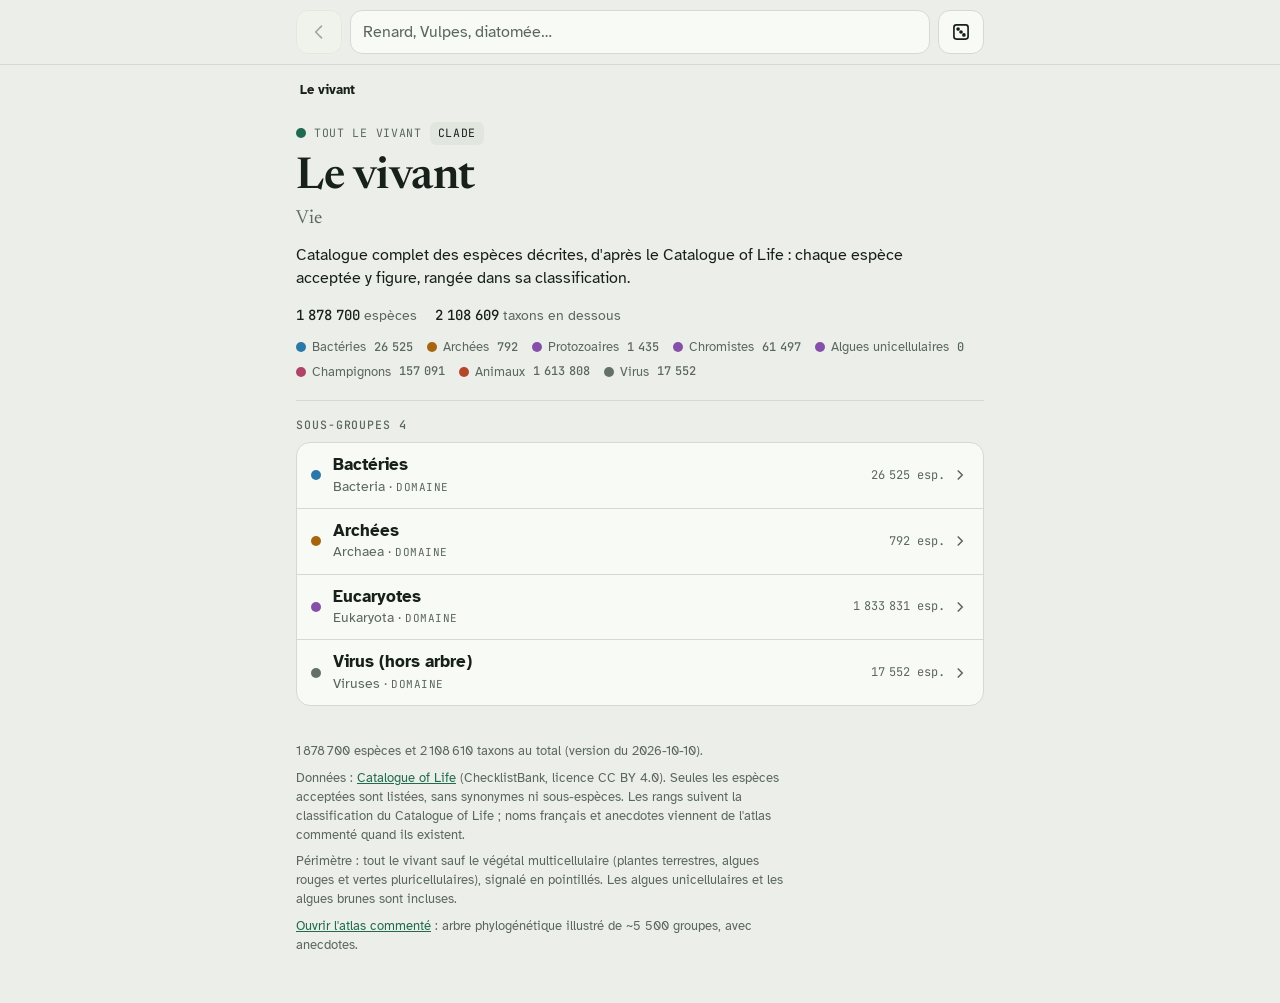
==== commit b7d42016: "Catalogue du vivant : pages du catalogue complet et de l'atlas - index.html devient le catalogue com" ====
--- a/arbre-du-vivant/index.html
+++ b/arbre-du-vivant/index.html
@@ -4,7 +4,7 @@
 <meta charset="utf-8">
 <meta name="viewport" content="width=device-width, initial-scale=1, viewport-fit=cover">
 <meta name="theme-color" content="#ECEFE9">
-<title>Arbre du vivant</title>
+<title>Catalogue du vivant</title>
 <link rel="preconnect" href="https://fonts.googleapis.com">
 <link rel="preconnect" href="https://fonts.gstatic.com" crossorigin>
 <link rel="stylesheet" href="https://fonts.googleapis.com/css2?family=Atkinson+Hyperlegible:wght@400;700&family=JetBrains+Mono:wght@500&family=Newsreader:ital,opsz,wght@0,6..72,500;0,6..72,600;1,6..72,500&display=swap">
@@ -151,12 +151,28 @@
 
 footer { color: var(--muted); font-size: 13px; padding-block: 8px 40px; max-width: 62ch; }
 footer p { margin: 0 0 8px; }
+footer a { color: var(--accent); }
 
 .enter { animation: enter .2s ease-out; }
 .enter-back { animation: enterBack .2s ease-out; }
 @keyframes enter { from { transform: translateX(18px); opacity: .5; } to { transform: none; opacity: 1; } }
 @keyframes enterBack { from { transform: translateX(-18px); opacity: .5; } to { transform: none; opacity: 1; } }
 @media (prefers-reduced-motion: reduce) { .enter, .enter-back { animation: none; } }
+.auth { font-family: var(--f-body); font-size: 14px; color: var(--muted); font-style: normal; }
+.num { font-family: var(--f-mono); font-weight: 500; font-size: 12px; color: var(--muted); font-variant-numeric: tabular-nums; }
+.legend .num { margin-left: 2px; }
+.filter { padding-block: 0 10px; }
+.filter input {
+  width: 100%; height: 42px; border-radius: 10px; border: 1px solid var(--line);
+  background: var(--surface); color: var(--ink); font: inherit; font-size: 16px; padding: 0 12px;
+  -webkit-appearance: none; appearance: none;
+}
+.more {
+  display: block; width: 100%; margin: -16px 0 28px; padding: 12px; border-radius: var(--radius);
+  border: 1px solid var(--line); background: var(--surface); color: var(--accent); font: inherit; cursor: pointer;
+}
+footer a { color: var(--accent); }
+.ext { margin: 6px 0 0; font-size: 14px; color: var(--muted); }
 </style>
 </head>
 <body>
@@ -166,7 +182,7 @@
       <svg viewBox="0 0 24 24"><path d="M15 5l-7 7 7 7"/></svg>
     </button>
     <div class="search">
-      <input id="q" type="search" autocomplete="off" spellcheck="false" placeholder="Renard, diatomée, Plasmodium…" aria-label="Chercher un être vivant">
+      <input id="q" type="search" autocomplete="off" spellcheck="false" placeholder="Renard, Vulpes, diatomée…" aria-label="Chercher une espèce ou un groupe">
       <button class="clear" id="clear" aria-label="Effacer la recherche" hidden>×</button>
     </div>
     <button class="iconbtn" id="rand" aria-label="Aller à une espèce au hasard">
@@ -177,6050 +193,21 @@
 
 <div class="wrap">
   <nav class="crumbs" id="crumbs" aria-label="Lignée"></nav>
-  <main id="view"></main>
+  <main id="view">
+    <section class="card">
+      <div class="meta"><span class="dot"></span><span>Catalogue du vivant</span></div>
+      <h1>Le vivant</h1>
+      <p class="note">Chargement du catalogue des espèces décrites…</p>
+    </section>
+  </main>
   <footer>
-    <p>Classification phylogénétique simplifiée, d'après les synthèses récentes (arbre des eucaryotes de Burki et al. 2020 et mises à jour, noms de procaryotes LPSN/GTDB, ICTV pour les virus). Les nœuds « clade » n'ont pas de rang classique ; l'ordre des branches suit la phylogénie, pas l'alphabet.</p>
-    <p>Périmètre : tout le vivant sauf le végétal multicellulaire (plantes terrestres, algues rouges et vertes pluricellulaires), signalé en pointillés. Les algues brunes, qui ne sont pas des végétaux mais des straménopiles, sont incluses. Toutes les lignées unicellulaires et tous les grands groupes de pluricellulaires (embranchements, classes, ordres) sont présents ; les espèces sont une sélection. † = éteint.</p>
     <p id="count"></p>
+    <p>Données : <a href="https://www.catalogueoflife.org/" target="_blank" rel="noopener">Catalogue of Life</a> (ChecklistBank, licence CC BY 4.0). Seules les espèces acceptées sont listées, sans synonymes ni sous-espèces. Les rangs suivent la classification du Catalogue of Life ; noms français et anecdotes viennent de l'atlas commenté quand ils existent.</p>
+    <p>Périmètre : tout le vivant sauf le végétal multicellulaire (plantes terrestres, algues rouges et vertes pluricellulaires), signalé en pointillés. Les algues unicellulaires et les algues brunes sont incluses.</p>
+    <p><a href="atlas.html">Ouvrir l'atlas commenté</a> : arbre phylogénétique illustré de ~5 500 groupes, avec anecdotes.</p>
   </footer>
 </div>
 
-<script type="text/plain" id="tree-data">
-# Format : indentation d'un espace par niveau ; code|Nom scientifique|Nom français|Note
-# "@@ Nom" rattache les lignes suivantes (profondeur 0) à un nœud déjà défini.
-c|Vie|Le vivant|Tout descend d'un ancêtre commun, LUCA, qui vivait il y a environ 4,2 milliards d'années. Trois grandes lignées cellulaires en sont issues ; les virus sont rangés à part.
- D|Bacteria|Bactéries|Cellules sans noyau, à paroi le plus souvent en peptidoglycane. Environ 20 000 espèces décrites, des millions estimées.
-  R|Bacillati|Terrabactéries|Grande lignée surtout terrestre à l'origine ; souvent une seule membrane (Gram positif).
-   P|Bacillota|Firmicutes|Bactéries Gram positif à faible teneur en GC, beaucoup forment des endospores.
-    C|Bacilli|Bacilles
-     O|Bacillales|Bacillales
-      S|Bacillus subtilis|Bacille du foin|Modèle de laboratoire, forme des spores très résistantes.
-      S|Bacillus anthracis|Bacille du charbon|Agent de la maladie du charbon (anthrax).
-      S|Bacillus thuringiensis|Bacille de Thuringe|Ses toxines sont utilisées comme insecticide biologique.
-      S|Staphylococcus aureus|Staphylocoque doré|Commensal de la peau, pathogène opportuniste (SARM).
-      S|Listeria monocytogenes|Listeria|Responsable de la listériose alimentaire.
-     O|Lactobacillales|Bactéries lactiques
-      S|Lactobacillus delbrueckii|Lactobacille bulgare|Ferment du yaourt avec Streptococcus thermophilus.
-      S|Lacticaseibacillus casei|Lactobacille casei
-      S|Streptococcus pneumoniae|Pneumocoque
-      S|Streptococcus pyogenes|Streptocoque du groupe A|Angines, scarlatine.
-      S|Streptococcus thermophilus|Streptocoque thermophile
-      S|Lactococcus lactis|Lactocoque|Ferment des fromages.
-      S|Enterococcus faecalis|Entérocoque
-    C|Clostridia|Clostridies
-     S|Clostridium botulinum|Bacille botulique|Produit la toxine botulique, la plus puissante connue.
-     S|Clostridium tetani|Bacille du tétanos
-     S|Clostridioides difficile|Clostridioides difficile|Diarrhées après antibiotiques.
-     S|Faecalibacterium duncaniae|Faecalibacterium|Une des bactéries les plus abondantes de l'intestin humain (ex-F. prausnitzii).
-     G|Epulopiscium|Epulopiscium|Bactérie géante de l'intestin des poissons-chirurgiens, visible à l'œil nu.
-    C|Negativicutes|Négativicutes|Firmicutes à double membrane.
-     G|Veillonella|Veillonella
-    C|Erysipelotrichia|Érysipélotriches
-   P|Mycoplasmatota|Mycoplasmes|Sans paroi cellulaire, génomes minuscules (ex-Tenericutes).
-    C|Mollicutes|Mollicutes
-     S|Mycoplasmoides genitalium|Mycoplasma genitalium|Un des plus petits génomes d'organisme cultivable : environ 525 gènes.
-     S|Mycoplasmoides pneumoniae|Mycoplasma pneumoniae
-     G|Spiroplasma|Spiroplasma|Hélicoïdales, symbiotes d'insectes.
-     G|Candidatus Phytoplasma|Phytoplasmes|Parasites de la sève, transmis par des insectes.
-   P|Actinomycetota|Actinobactéries|Gram positif à forte teneur en GC ; grands producteurs d'antibiotiques.
-    C|Actinomycetes|Actinomycètes
-     O|Mycobacteriales|Mycobactéries
-      S|Mycobacterium tuberculosis|Bacille de Koch|Agent de la tuberculose.
-      S|Mycobacterium leprae|Bacille de Hansen|Agent de la lèpre.
-      S|Corynebacterium diphtheriae|Bacille diphtérique
-      G|Nocardia|Nocardia
-     O|Kitasatosporales|Streptomycètes
-      G|Streptomyces|Streptomyces|Source de plus des deux tiers des antibiotiques naturels ; donne l'odeur de terre mouillée (géosmine).
-     O|Bifidobacteriales|Bifidobactéries
-      G|Bifidobacterium|Bifidobacterium|Colonise l'intestin des nourrissons allaités.
-     O|Propionibacteriales|Propionibactéries
-      S|Cutibacterium acnes|Bacille de l'acné
-      S|Propionibacterium freudenreichii|Propionibactérie|Fait les trous de l'emmental.
-     O|Micrococcales|Micrococcales
-      G|Micrococcus|Micrococcus
-     O|Frankiales|Frankiales
-      G|Frankia|Frankia|Fixe l'azote dans les racines de l'aulne.
-    C|Coriobacteriia|Coriobactéries
-    C|Rubrobacteria|Rubrobactéries
-    C|Acidimicrobiia|Acidimicrobies
-   P|Cyanobacteriota|Cyanobactéries|Ont inventé la photosynthèse qui libère de l'oxygène (Grande Oxydation, ~2,4 Ga). Un de leurs ancêtres est devenu le chloroplaste.
-    C|Cyanophyceae|Cyanobactéries photosynthétiques
-     O|Gloeobacterales|Gloeobacter|Lignée la plus ancienne, sans thylakoïdes.
-      S|Gloeobacter violaceus|Gloeobacter
-     O|Synechococcales|Synechococcales
-      S|Prochlorococcus marinus|Prochlorococcus|L'organisme photosynthétique le plus abondant de la planète.
-      G|Synechococcus|Synechococcus
-     O|Chroococcales|Chroococcales
-      S|Microcystis aeruginosa|Microcystis|Responsable des « fleurs d'eau » toxiques des lacs.
-     O|Oscillatoriales|Oscillatoriales
-      S|Limnospira platensis|Spiruline|Vendue comme complément alimentaire (ex-Arthrospira).
-      S|Trichodesmium erythraeum|Trichodesmium|Fixe l'azote en haute mer ; colore la mer Rouge.
-      G|Oscillatoria|Oscillatoria
-     O|Nostocales|Nostocales|Filaments avec hétérocystes fixateurs d'azote.
-      G|Nostoc|Nostoc
-      G|Anabaena|Anabaena
-    C|Vampirovibrionia|Mélainabactéries|Cousines non photosynthétiques des cyanobactéries.
-   P|Chloroflexota|Bactéries vertes non sulfureuses
-    S|Chloroflexus aurantiacus|Chloroflexus
-    G|Dehalococcoides|Dehalococcoides|Dégrade des solvants chlorés.
-   P|Deinococcota|Deinococcus-Thermus
-    S|Deinococcus radiodurans|Deinococcus|Résiste à des radiations mille fois mortelles pour l'humain.
-    S|Thermus aquaticus|Thermus aquaticus|Source de la Taq polymérase utilisée en PCR.
-   P|Armatimonadota|Armatimonadota
-   P|Dormibacterota|Dormibacterota
-  R|Pseudomonadati|Gracilicutes|Grande lignée de bactéries à double membrane (Gram négatif).
-   P|Pseudomonadota|Protéobactéries|Le plus vaste embranchement bactérien (ex-Proteobacteria).
-    C|Alphaproteobacteria|Alphaprotéobactéries|Les mitochondries descendent d'une bactérie proche de ce groupe.
-     O|Rickettsiales|Rickettsiales
-      S|Rickettsia prowazekii|Rickettsie du typhus
-      S|Wolbachia pipientis|Wolbachia|Infecte peut-être la moitié des espèces d'insectes et manipule leur reproduction.
-     O|Pelagibacterales|SAR11
-      S|Pelagibacter ubique|Pelagibacter|Probablement la bactérie la plus nombreuse des océans.
-     O|Hyphomicrobiales|Rhizobiales
-      G|Rhizobium|Rhizobium|Fixe l'azote dans les nodosités des légumineuses.
-      S|Agrobacterium tumefaciens|Agrobactérie|Transfère naturellement de l'ADN aux plantes.
-      S|Brucella melitensis|Brucella|Agent de la brucellose.
-      S|Bartonella henselae|Bartonella|Maladie des griffes du chat.
-     O|Caulobacterales|Caulobacterales
-      S|Caulobacter crescentus|Caulobacter|Modèle du cycle cellulaire asymétrique.
-     O|Rhodobacterales|Rhodobacterales
-      G|Rhodobacter|Rhodobacter
-     O|Sphingomonadales|Sphingomonadales
-     O|Rhodospirillales|Rhodospirillales
-      S|Magnetospirillum magneticum|Magnétospirille|Fabrique des cristaux de magnétite pour s'orienter.
-     O|Acetobacterales|Bactéries acétiques
-      G|Acetobacter|Acetobacter|Transforme le vin en vinaigre.
-     O|Holosporales|Holosporales|Parasites du noyau des paramécies.
-    C|Betaproteobacteria|Bêtaprotéobactéries
-     O|Neisseriales|Neisseriales
-      S|Neisseria meningitidis|Méningocoque
-      S|Neisseria gonorrhoeae|Gonocoque
-     O|Burkholderiales|Burkholderiales
-      S|Bordetella pertussis|Bacille de la coqueluche
-      S|Burkholderia pseudomallei|Burkholderia
-     O|Nitrosomonadales|Nitrosomonadales
-      S|Nitrosomonas europaea|Nitrosomonas|Oxyde l'ammoniac : étape clé du cycle de l'azote.
-    C|Gammaproteobacteria|Gammaprotéobactéries
-     O|Enterobacterales|Entérobactéries
-      S|Escherichia coli|Colibacille|L'organisme modèle le plus étudié de la biologie.
-      S|Salmonella enterica|Salmonelle
-      G|Shigella|Shigella|Dysenterie bacillaire.
-      S|Klebsiella pneumoniae|Klebsielle
-      S|Yersinia pestis|Bacille de la peste|A causé la Peste noire au XIVe siècle.
-      S|Buchnera aphidicola|Buchnera|Symbiote obligatoire des pucerons.
-      S|Serratia marcescens|Serratia
-      S|Proteus mirabilis|Proteus
-     O|Pseudomonadales|Pseudomonadales
-      S|Pseudomonas aeruginosa|Bacille pyocyanique
-      S|Pseudomonas fluorescens|Pseudomonas fluorescent
-      S|Acinetobacter baumannii|Acinetobacter
-     O|Vibrionales|Vibrionales
-      S|Vibrio cholerae|Vibrion cholérique|Agent du choléra.
-      S|Aliivibrio fischeri|Vibrio fischeri|Bactérie lumineuse symbiote du calmar Euprymna.
-     O|Pasteurellales|Pasteurellales
-      S|Haemophilus influenzae|Haemophilus|Premier génome d'organisme libre séquencé (1995).
-      S|Pasteurella multocida|Pasteurella
-     O|Legionellales|Legionellales
-      S|Legionella pneumophila|Légionelle
-      S|Coxiella burnetii|Coxiella|Fièvre Q.
-     O|Thiotrichales|Thiotrichales
-      S|Francisella tularensis|Francisella|Tularémie.
-      S|Thiomargarita magnifica|Thiomargarita magnifica|Plus grande bactérie connue : un filament de 2 cm.
-     O|Xanthomonadales|Xanthomonadales
-      S|Xylella fastidiosa|Xylella|Tue les oliviers des Pouilles.
-      S|Xanthomonas campestris|Xanthomonas|Produit la gomme xanthane.
-     O|Chromatiales|Bactéries pourpres sulfureuses
-     O|Alteromonadales|Alteromonadales
-      S|Shewanella oneidensis|Shewanella|Respire des métaux.
-     O|Methylococcales|Méthanotrophes
-    C|Zetaproteobacteria|Zétaprotéobactéries
-     S|Mariprofundus ferrooxydans|Mariprofundus|Oxyde le fer près des sources hydrothermales.
-    C|Acidithiobacillia|Acidithiobacillia
-     S|Acidithiobacillus ferrooxidans|Acidithiobacillus|Utilisé pour extraire le cuivre des minerais.
-   P|Campylobacterota|Campylobactéries
-    S|Campylobacter jejuni|Campylobacter|Première cause bactérienne de gastro-entérite.
-    S|Helicobacter pylori|Hélicobactère|Responsable des ulcères de l'estomac (Nobel 2005).
-   P|Thermodesulfobacteriota|Desulfobacterota|Bactéries réductrices de sulfate.
-    G|Desulfovibrio|Desulfovibrio
-    S|Geobacter sulfurreducens|Geobacter|Produit de l'électricité : fabrique des « nanofils ».
-   P|Myxococcota|Myxobactéries
-    S|Myxococcus xanthus|Myxococcus|Les cellules s'assemblent en fructifications multicellulaires.
-   P|Bdellovibrionota|Bdellovibrions
-    S|Bdellovibrio bacteriovorus|Bdellovibrio|Prédateur qui pénètre dans d'autres bactéries.
-   P|Acidobacteriota|Acidobactéries|Très abondantes dans les sols.
-   P|Nitrospirota|Nitrospira
-    G|Nitrospira|Nitrospira|Certaines oxydent l'ammoniac jusqu'au nitrate (comammox).
-    G|Leptospirillum|Leptospirillum
-   P|Nitrospinota|Nitrospina
-   P|Spirochaetota|Spirochètes|Bactéries en tire-bouchon, flagelles internes.
-    S|Treponema pallidum|Tréponème pâle|Agent de la syphilis.
-    S|Borreliella burgdorferi|Borrélie|Agent de la maladie de Lyme.
-    S|Leptospira interrogans|Leptospire|Leptospirose.
-   P|Elusimicrobiota|Elusimicrobiota
-   P|Deferribacterota|Deferribacterota
-   c|Groupe PVC|Planctomycètes, Verrucomicrobies, Chlamydies
-    P|Planctomycetota|Planctomycètes|Membranes internes complexes.
-     S|Gemmata obscuriglobus|Gemmata
-     G|Candidatus Brocadia|Brocadia|Oxyde l'ammonium sans oxygène (anammox).
-    P|Verrucomicrobiota|Verrucomicrobies
-     S|Akkermansia muciniphila|Akkermansia|Se nourrit du mucus intestinal.
-    P|Chlamydiota|Chlamydies|Parasites intracellulaires obligatoires.
-     S|Chlamydia trachomatis|Chlamydia|Trachome et infection sexuellement transmissible.
-    P|Lentisphaerota|Lentisphaerota
-    P|Kiritimatiellota|Kiritimatiellota
-   c|Groupe FCB|Fibrobactères, Chlorobi, Bacteroidetes
-    P|Bacteroidota|Bactéroïdes|Grands dégradeurs de sucres complexes dans l'intestin.
-     S|Bacteroides fragilis|Bacteroides
-     S|Porphyromonas gingivalis|Porphyromonas|Maladie des gencives.
-     G|Prevotella|Prevotella
-     G|Flavobacterium|Flavobacterium
-    P|Chlorobiota|Bactéries vertes sulfureuses|Photosynthèse dans très peu de lumière.
-     G|Chlorobium|Chlorobium
-    P|Fibrobacterota|Fibrobacter|Dégradent la cellulose dans la panse des ruminants.
-    P|Gemmatimonadota|Gemmatimonadota
-    P|Ignavibacteriota|Ignavibacteriota
-    P|Balneolota|Balneolota
-    P|Calditrichota|Calditrichota
-  R|Fusobacteriati|Fusobactéries
-   P|Fusobacteriota|Fusobactéries
-    S|Fusobacterium nucleatum|Fusobacterium|Bactérie buccale associée au cancer colorectal.
-  R|Thermotogati|Thermotogati|Lignée de bactéries thermophiles.
-   P|Thermotogota|Thermotogales|Entourées d'une gaine (« toge »).
-    S|Thermotoga maritima|Thermotoga
-  c|Autres lignées thermophiles|Lignées basales, position débattue
-   P|Aquificota|Aquificales|Parmi les bactéries les plus thermophiles (jusqu'à 95 °C).
-    S|Aquifex aeolicus|Aquifex
-   P|Dictyoglomota|Dictyoglomota
-   P|Caldisericota|Caldisericota
-   P|Coprothermobacterota|Coprothermobacterota
-   P|Synergistota|Synergistota
-  c|Patescibacteria|Radiation des phylums candidats (CPR)|Bactéries ultra-petites (~0,2 µm) connues surtout par leur ADN ; elles vivent accrochées à d'autres bactéries. Peut-être un quart de la diversité bactérienne.
-   P|Candidatus Saccharibacteria|Saccharibactéries (TM7)|Vit en épibionte sur des actinobactéries de la bouche.
-   P|Candidatus Parcubacteria|Parcubactéries
-   P|Candidatus Microgenomates|Microgénomates
- D|Archaea|Archées|Cellules sans noyau mais à machinerie proche des eucaryotes, membranes à lipides éthers. Aucune n'est pathogène connue. Souvent extrêmophiles, mais aussi partout dans les océans et les sols.
-  R|Methanobacteriati|Euryarchées
-   P|Methanobacteriota|Euryarchéotes|(ex-Euryarchaeota)
-    C|Methanobacteria|Méthanobactéries
-     S|Methanobrevibacter smithii|Methanobrevibacter|Principale archée de l'intestin humain, produit du méthane.
-     G|Methanobacterium|Methanobacterium
-     G|Methanothermobacter|Methanothermobacter
-    C|Methanococci|Méthanocoques
-     S|Methanocaldococcus jannaschii|Methanocaldococcus|Première archée séquencée (1996).
-    C|Methanopyri|Méthanopyres
-     S|Methanopyrus kandleri|Methanopyrus|Une souche se multiplie à 122 °C, record pour la vie.
-    C|Methanomicrobia|Méthanomicrobes
-     G|Methanosarcina|Methanosarcina|Plus grand génome d'archée connu.
-     G|Methanothrix|Methanothrix
-     c|ANME|Méthanotrophes anaérobies|Consomment le méthane des fonds marins avec des bactéries partenaires.
-    C|Halobacteria|Halobactéries|Vivent dans des saumures saturées en sel ; colorent les marais salants en rose.
-     S|Halobacterium salinarum|Halobacterium
-     S|Haloferax volcanii|Haloferax
-     S|Haloquadratum walsbyi|Archée carrée|Cellules plates et carrées.
-    C|Thermococci|Thermocoques
-     S|Pyrococcus furiosus|Pyrococcus|Pousse à 100 °C ; source de la polymérase Pfu.
-     G|Thermococcus|Thermococcus
-    C|Archaeoglobi|Archéoglobes
-     S|Archaeoglobus fulgidus|Archaeoglobus
-    C|Thermoplasmata|Thermoplasmes
-     S|Thermoplasma acidophilum|Thermoplasma|Sans paroi cellulaire.
-     S|Picrophilus torridus|Picrophilus|Vit à pH 0.
-     G|Ferroplasma|Ferroplasma
-    C|Poseidoniia|Archées marines du groupe II|Très abondantes dans les eaux de surface.
-   P|Hadarchaeota|Hadarchées|Vivent dans les sédiments profonds.
-  R|Thermoproteati|Groupe TACK
-   P|Thermoproteota|Thermoprotéotes|(ex-Crenarchaeota et Thaumarchaeota)
-    C|Thermoprotei|Thermoprotées|Hyperthermophiles des sources chaudes.
-     O|Sulfolobales|Sulfolobales
-      S|Saccharolobus solfataricus|Sulfolobus|Vit dans les solfatares à 80 °C et pH 3.
-      S|Sulfolobus acidocaldarius|Sulfolobus acidocaldarius
-     O|Desulfurococcales|Desulfurococcales
-      S|Pyrolobus fumarii|Pyrolobus|Survit jusqu'à 113 °C.
-      G|Ignicoccus|Ignicoccus|Hôte de la minuscule Nanoarchaeum.
-     O|Thermoproteales|Thermoproteales
-      G|Pyrobaculum|Pyrobaculum
-      G|Thermoproteus|Thermoproteus
-    C|Nitrososphaeria|Thaumarchées|Oxydent l'ammoniac ; parmi les êtres vivants les plus nombreux des océans.
-     S|Nitrosopumilus maritimus|Nitrosopumilus
-     G|Nitrososphaera|Nitrososphaera
-     S|Cenarchaeum symbiosum|Cenarchaeum|Symbiote d'une éponge.
-    C|Korarchaeia|Korarchées
-     S|Candidatus Korarchaeum cryptofilum|Korarchaeum
-    C|Bathyarchaeia|Bathyarchées|Abondantes dans les sédiments marins.
-    C|Methanomethylicia|Verstraetearchées|Méthanogènes hors des Euryarchées.
-  R|Nanobdellati|Superphylum DPANN|Archées minuscules, souvent symbiotes ou parasites d'autres archées.
-   P|Nanobdellota|Nanoarchées
-    S|Nanoarchaeum equitans|Nanoarchaeum|Vit accrochée à Ignicoccus ; génome de 490 000 paires de bases.
-   P|Candidatus Micrarchaeota|Micrarchées|Archées ARMAN des drainages miniers acides.
-   P|Candidatus Woesearchaeota|Woesearchées
-   P|Candidatus Altiarchaeota|Altiarchées
-    S|Candidatus Altiarchaeum hamiconexum|Altiarchaeum|Cellules hérissées de grappins.
-   P|Candidatus Nanohaloarchaeota|Nanohaloarchées
-   P|Candidatus Aenigmarchaeota|Aenigmarchées
-  R|Promethearchaeati|Archées d'Asgard|Les plus proches parentes des eucaryotes : elles possèdent déjà des gènes « eucaryotes » (actine, ESCRT…). Noms tirés des dieux nordiques.
-   P|Promethearchaeota|Asgardarchées
-    C|Lokiarchaeia|Lokiarchées|Découvertes près du Château de Loki, une source hydrothermale arctique (2015).
-     S|Candidatus Prometheoarchaeum syntrophicum|Prometheoarchaeum|Première archée d'Asgard cultivée (2020), après 12 ans d'efforts ; cellules à longs bras.
-    C|Thorarchaeia|Thorarchées
-    C|Odinarchaeia|Odinarchées
-    C|Helarchaeia|Helarchées
-    C|Heimdallarchaeia|Heimdallarchées|Groupe dont seraient issus les eucaryotes (Hodarchaeales).
- D|Eukaryota|Eucaryotes|Cellules à noyau, avec mitochondries (héritées d'une alphaprotéobactérie). Issus d'une archée d'Asgard il y a environ 2 milliards d'années. La plupart des lignées sont unicellulaires : les « protistes ».
- c|Virus|Virus (hors arbre)|Les virus ne sont pas des cellules et n'ont pas d'ancêtre commun unique : ils ne font pas partie de l'arbre du vivant au sens strict. Ils sont classés en « domaines » (realms) par l'ICTV.
-  D|Riboviria|Riboviria|Virus à ARN et rétrovirus.
-   R|Orthornavirae|Virus à ARN
-    F|Coronaviridae|Coronavirus
-     S|SARS-CoV-2|Coronavirus du Covid-19
-    F|Orthomyxoviridae|Virus grippaux
-     S|Alphainfluenzavirus influenzae|Virus de la grippe A
-    F|Filoviridae|Filovirus
-     S|Orthoebolavirus zairense|Virus Ebola
-    F|Rhabdoviridae|Rhabdovirus
-     S|Lyssavirus rabies|Virus de la rage
-    F|Paramyxoviridae|Paramyxovirus
-     S|Morbillivirus hominis|Virus de la rougeole
-    F|Picornaviridae|Picornavirus
-     S|Enterovirus coxsackiepol|Poliovirus
-    F|Flaviviridae|Flavivirus
-     S|Orthoflavivirus denguei|Virus de la dengue
-     S|Orthoflavivirus zikaense|Virus Zika
-     S|Hepacivirus hominis|Virus de l'hépatite C
-    F|Virgaviridae|Virgavirus
-     S|Tobamovirus tabaci|Virus de la mosaïque du tabac|Premier virus découvert (1892).
-   R|Pararnavirae|Rétrovirus et apparentés
-    F|Retroviridae|Rétrovirus
-     S|Lentivirus humimdef1|VIH-1
-    F|Hepadnaviridae|Hépadnavirus
-     S|Orthohepadnavirus hominoidei|Virus de l'hépatite B
-  D|Duplodnaviria|Duplodnaviria|Virus à ADN double brin à capside « HK97 ».
-   C|Caudoviricetes|Bactériophages à queue|Les entités biologiques les plus nombreuses sur Terre (~10³¹).
-    G|Tequatrovirus|Phage T4|Phage d'Escherichia coli, modèle historique de la biologie moléculaire.
-    G|Lambdavirus|Phage lambda
-    c|crAssphage|crAssphage|Le virus le plus abondant de l'intestin humain.
-   O|Herpesvirales|Herpèsvirus
-    S|Simplexvirus humanalpha1|Herpès simplex 1
-    S|Varicellovirus humanalpha3|Virus de la varicelle
-    S|Lymphocryptovirus humangamma4|Virus d'Epstein-Barr
-  D|Varidnaviria|Varidnaviria|Virus à ADN à capside « double gelée roulée ».
-   P|Nucleocytoviricota|Virus géants|Plus gros que certaines bactéries.
-    S|Mimivirus bradfordmassiliense|Mimivirus|Découvert en 1992 dans une amibe, pris d'abord pour une bactérie.
-    G|Pandoravirus|Pandoravirus|Génome de 2,5 millions de paires de bases.
-    G|Pithovirus|Pithovirus|Réveillé après 30 000 ans dans le pergélisol sibérien.
-    F|Poxviridae|Poxvirus
-     S|Orthopoxvirus variola|Virus de la variole|Éradiqué en 1980.
-     S|Orthopoxvirus monkeypox|Virus mpox
-    F|Asfarviridae|Asfarvirus
-     S|Asfivirus haemorrhagiae|Virus de la peste porcine africaine
-   F|Adenoviridae|Adénovirus
-  D|Monodnaviria|Monodnaviria|Petits virus à ADN.
-   F|Papillomaviridae|Papillomavirus
-    G|Alphapapillomavirus|Papillomavirus humains (HPV 16, 18…)|Principale cause du cancer du col de l'utérus.
-   F|Polyomaviridae|Polyomavirus
-   F|Parvoviridae|Parvovirus
-   F|Microviridae|Microvirus
-    G|Sinsheimervirus|Phage φX174|Premier génome ADN entièrement séquencé (1977).
-  D|Adnaviria|Adnaviria|Virus d'archées hyperthermophiles, ADN sous forme A.
-   F|Rudiviridae|Rudivirus
-  D|Ribozyviria|Ribozyviria|Satellites à ARN circulaire avec ribozyme.
-   S|Deltavirus italiense|Virus de l'hépatite D
-@@ Eukaryota
-c|Amorphea|Amorphea|Animaux, champignons, amibes et leurs parents unicellulaires.
- c|Obazoa|Obazoa
-  c|Opisthokonta|Opisthocontes|Cellules mobiles à un flagelle postérieur, comme le spermatozoïde.
-   c|Holomycota|Holomycètes|Champignons et leurs parents amiboïdes.
-    c|Rotosphaerida|Nucléariides|Amibes à fins pseudopodes, plus proches parents des champignons.
-     G|Nuclearia|Nuclearia
-     S|Fonticula alba|Fonticula|Amibe qui s'agrège en petite fructification.
-   c|Holozoa|Holozoaires|Animaux et leurs parents unicellulaires.
-    c|Ichthyosporea|Ichthyosporés|Parasites et commensaux d'animaux aquatiques.
-     S|Sphaeroforma arctica|Sphaeroforma
-     S|Creolimax fragrantissima|Creolimax
-     S|Ichthyophonus hoferi|Ichthyophonus|Parasite des harengs.
-    c|Pluriformea|Pluriformea
-     S|Corallochytrium limacisporum|Corallochytrium
-     S|Syssomonas multiformis|Syssomonas
-    c|Filasterea|Filastérés
-     S|Capsaspora owczarzaki|Capsaspora|Amibe vivant dans un escargot, utilisée pour comprendre l'origine des animaux.
-     G|Ministeria|Ministeria
-    c|Choanoflagellata|Choanoflagellés|Les plus proches parents unicellulaires des animaux : une cellule à collerette, comme celles des éponges.
-     S|Monosiga brevicollis|Monosiga
-     S|Salpingoeca rosetta|Salpingoeca|Forme des colonies en rosette, déclenchées par une bactérie.
-     S|Choanoeca flexa|Choanoeca|Colonies en coupe qui se retournent à la lumière.
-  c|Apusomonadida|Apusomonades|Petits flagellés glisseurs des sols et sédiments.
-   G|Apusomonas|Apusomonas
-   S|Thecamonas trahens|Thecamonas
-  c|Breviatea|Breviates|Amiboflagellés des milieux sans oxygène.
-   S|Breviata anathema|Breviata
-   S|Pygsuia biforma|Pygsuia
- P|Amoebozoa|Amibozoaires|Amibes à pseudopodes lobés, dont les myxomycètes.
-  c|Tubulinea|Tubulinés
-   S|Amoeba proteus|Amibe protée|L'amibe des manuels scolaires.
-   S|Chaos carolinense|Amibe géante|Jusqu'à 5 mm, des centaines de noyaux.
-   c|Arcellinida|Thécamibes à coque
-    G|Arcella|Arcella
-    G|Difflugia|Difflugia|Construit sa coque avec des grains de sable.
-  c|Discosea|Discosés
-   S|Acanthamoeba castellanii|Acanthamibe|Kératites des porteurs de lentilles ; hôte des virus géants.
-   S|Balamuthia mandrillaris|Balamuthia
-   G|Vannella|Vannella
-  c|Evosea|Évosés
-   c|Archamoebae|Archamibes|Amibes sans mitochondries classiques.
-    S|Entamoeba histolytica|Amibe dysentérique|Responsable de l'amibiase.
-    S|Pelomyxa palustris|Pélomyxe|Amibe géante des vases, sans mitochondries.
-    G|Mastigamoeba|Mastigamoeba
-   c|Eumycetozoa|Mycétozoaires
-    C|Myxogastria|Myxomycètes|Plasmodes géants à milliers de noyaux, longtemps pris pour des champignons.
-     S|Physarum polycephalum|Blob|Résout des labyrinthes sans cerveau ; a voyagé dans l'ISS.
-     S|Fuligo septica|Fleur de tan|Masse jaune vif sur les copeaux de bois.
-     G|Stemonitis|Stémonite
-     S|Lycogala epidendrum|Lait de loup
-    C|Dictyostelia|Dictyostélides|Amibes sociales : des milliers de cellules forment une limace puis une tige.
-     S|Dictyostelium discoideum|Dictyostelium|Organisme modèle en biologie.
-    c|Protosporangiida|Protosporangiides
-     S|Ceratiomyxa fruticulosa|Cératiomyxe
-   c|Variosea|Variosés
- c|CRuMs|CRuMs|Petits groupes de flagellés, parents proches d'Amorphea.
-  S|Collodictyon triciliatum|Collodictyon
-  G|Rigifila|Rigifila
-  G|Mantamonas|Mantamonas
-c|Diaphoretickes|Diaphoretickes|Lignées où la photosynthèse est apparue (par endosymbiose) ou a été empruntée plusieurs fois.
- c|Archaeplastida|Archéplastides|Lignée issue de l'endosymbiose primaire d'une cyanobactérie. Ici, seules les formes unicellulaires sont détaillées.
-  P|Glaucophyta|Glaucophytes|Leur chloroplaste garde une paroi de peptidoglycane, comme une cyanobactérie.
-   S|Cyanophora paradoxa|Cyanophora
-   G|Glaucocystis|Glaucocystis
-   G|Gloeochaete|Gloeochaete
-  P|Rhodophyta|Algues rouges (unicellulaires)
-   C|Cyanidiophyceae|Cyanidiophycées|Algues rouges extrêmophiles des sources acides et chaudes.
-    S|Cyanidioschyzon merolae|Cyanidioschyzon|Un des plus petits génomes d'eucaryote photosynthétique.
-    S|Galdieria sulphuraria|Galdieria|Vit à pH 1 et 56 °C ; a emprunté des gènes aux bactéries.
-   C|Porphyridiophyceae|Porphyridiophycées
-    S|Porphyridium purpureum|Porphyridium
-   C|Rhodellophyceae|Rhodellophycées
-    G|Rhodella|Rhodella
-   x|Florideophyceae et Bangiophyceae|Algues rouges multicellulaires|Nori, corallines, Gracilaria… (végétal, non détaillé)
-  c|Rhodelphidia|Rhodelphides|Prédateurs non photosynthétiques, parents des algues rouges.
-   S|Rhodelphis limneticus|Rhodelphis
-  P|Picozoa|Picozoaires|Minuscules prédateurs marins, cousins des algues rouges.
-   S|Picomonas judraskeda|Picomonas
-  c|Viridiplantae|Lignée verte|Ici, seules les algues vertes unicellulaires sont détaillées.
-   P|Prasinodermophyta|Prasinodermophytes
-    S|Prasinoderma coloniale|Prasinoderma
-   P|Chlorophyta|Chlorophytes (unicellulaires)
-    C|Mamiellophyceae|Mamiellophycées
-     S|Ostreococcus tauri|Ostreococcus|Le plus petit eucaryote libre connu (~1 µm), découvert dans l'étang de Thau.
-     S|Micromonas pusilla|Micromonas
-     G|Bathycoccus|Bathycoccus
-    C|Pyramimonadophyceae|Pyramimonadophycées
-     G|Pyramimonas|Pyramimonas
-    C|Chlorodendrophyceae|Chlorodendrophycées
-     G|Tetraselmis|Tetraselmis|Partenaire photosynthétique du ver de Roscoff.
-    C|Trebouxiophyceae|Trébouxiophycées
-     S|Chlorella vulgaris|Chlorelle
-     G|Trebouxia|Trebouxia|L'algue la plus fréquente dans les lichens.
-     S|Botryococcus braunii|Botryococcus|Produit des hydrocarbures.
-    C|Chlorophyceae|Chlorophycées
-     S|Chlamydomonas reinhardtii|Chlamydomonas|Modèle pour l'étude des flagelles et de la photosynthèse.
-     S|Dunaliella salina|Dunaliella|Rend roses certains lacs salés (bêta-carotène).
-     S|Haematococcus lacustris|Haematococcus|Source d'astaxanthine.
-     x|Volvox et colonies|Algues vertes coloniales et multicellulaires|Volvox, ulves, Caulerpa… (non détaillées)
-   P|Streptophyta|Streptophytes (unicellulaires)
-    S|Mesostigma viride|Mesostigma|Flagellé, à la base de la lignée des plantes terrestres.
-    S|Chlorokybus atmophyticus|Chlorokybus
-    C|Zygnematophyceae|Desmidiées et conjuguées|Les plus proches parentes algales des plantes terrestres.
-     G|Closterium|Closterium|Cellule en croissant.
-     G|Cosmarium|Cosmarium|Cellule en deux moitiés symétriques.
-     G|Micrasterias|Micrasterias|Cellule étoilée découpée comme un flocon.
-    x|Embryophyta|Plantes terrestres|Mousses, fougères, conifères, plantes à fleurs… (végétal, non détaillé)
- c|Cryptista|Cryptistes
-  C|Cryptophyceae|Cryptophytes|Algues dont le chloroplaste contient encore le noyau réduit (nucléomorphe) d'une algue rouge avalée.
-   S|Guillardia theta|Guillardia
-   G|Cryptomonas|Cryptomonas
-   G|Rhodomonas|Rhodomonas
-  c|Goniomonadida|Goniomonades
-   G|Goniomonas|Goniomonas
-  c|Katablepharidophyta|Katablépharides
-   G|Katablepharis|Katablepharis
-  S|Palpitomonas bilix|Palpitomonas
- c|Haptista|Haptistes
-  P|Haptophyta|Haptophytes
-   C|Prymnesiophyceae|Prymnésiophycées
-    S|Gephyrocapsa huxleyi|Emiliania huxleyi|Coccolithophore dont les blooms se voient de l'espace ; ses plaques calcaires forment la craie.
-    S|Phaeocystis globosa|Phaeocystis|Forme la mousse des plages au printemps.
-    S|Prymnesium parvum|Prymnesium|Algue dorée toxique pour les poissons.
-    G|Coccolithus|Coccolithus
-   C|Pavlovophyceae|Pavlovophycées
-    G|Pavlova|Pavlova
-  c|Centroplasthelida|Centrohélidés|Héliozoaires aux longs bras rayonnants.
-   G|Acanthocystis|Acanthocystis
-   G|Raphidiophrys|Raphidiophrys
- c|Provora|Provora|Prédateurs découverts en 2022.
-  G|Nibbleromonas|Nibbleromonas
-  S|Ancoracysta twista|Ancoracysta
- c|TSAR|TSAR|Télonèmes, Straménopiles, Alvéolés et Rhizaria.
-  c|Telonemia|Télonèmes
-   S|Telonema subtile|Telonema
-  c|Stramenopiles|Straménopiles|Flagelle orné de poils tripartites. Comprend diatomées, oomycètes et algues brunes.
-   c|Bigyra|Bigyra
-    c|Opalinata|Opalines
-     G|Opalina|Opalina|Couverte de milliers de flagelles, vit dans l'intestin des grenouilles.
-     S|Blastocystis hominis|Blastocystis|Un des eucaryotes les plus fréquents de l'intestin humain.
-    c|Bicosoecida|Bicosoécides
-     S|Cafeteria roenbergensis|Cafeteria|Flagellé marin parasité par un virus géant.
-    C|Labyrinthulomycetes|Labyrinthulomycètes
-     G|Labyrinthula|Labyrinthula|Maladie de la zostère.
-     G|Aurantiochytrium|Aurantiochytrium|Produit des oméga-3 (DHA) industriels.
-   c|Pseudofungi|Pseudo-champignons
-    P|Oomycota|Oomycètes|Ressemblent à des champignons mais sont des straménopiles.
-     S|Phytophthora infestans|Mildiou de la pomme de terre|Cause de la Grande Famine irlandaise (1845).
-     S|Plasmopara viticola|Mildiou de la vigne
-     G|Saprolegnia|Saprolegnia|Moisissure des poissons d'aquarium.
-     G|Pythium|Pythium|Fonte des semis.
-    c|Hyphochytrea|Hyphochytridiomycètes
-     G|Hyphochytrium|Hyphochytrium
-   P|Ochrophyta|Ochrophytes|Straménopiles photosynthétiques.
-    C|Bacillariophyceae|Diatomées|Algues dans une boîte de verre (silice). Elles produisent environ 20 % de l'oxygène de la planète.
-     S|Thalassiosira pseudonana|Thalassiosira
-     S|Phaeodactylum tricornutum|Phaeodactylum
-     G|Coscinodiscus|Coscinodiscus
-     G|Navicula|Navicula
-     G|Pseudo-nitzschia|Pseudo-nitzschia|Produit l'acide domoïque (intoxication amnésiante).
-     S|Didymosphenia geminata|Didymo|« Morve de roche » des rivières.
-    C|Bolidophyceae|Bolidophycées
-    C|Chrysophyceae|Chrysophycées|Algues dorées d'eau douce.
-     G|Ochromonas|Ochromonas
-     G|Dinobryon|Dinobryon
-     G|Synura|Synura
-    C|Dictyochophyceae|Dictyochophycées|Silicoflagellés à squelette en étoile.
-     G|Dictyocha|Dictyocha
-    C|Pelagophyceae|Pélagophycées
-     S|Aureococcus anophagefferens|Aureococcus|Responsable des « marées brunes ».
-    C|Eustigmatophyceae|Eustigmatophycées
-     G|Nannochloropsis|Nannochloropsis|Microalgue cultivée pour les biocarburants.
-    C|Raphidophyceae|Raphidophycées
-     S|Heterosigma akashiwo|Heterosigma|Tue les poissons d'élevage.
-     G|Chattonella|Chattonella
-    C|Pinguiophyceae|Pinguiophycées
-    C|Xanthophyceae|Xanthophycées|Algues jaune-vert.
-     G|Botrydiopsis|Botrydiopsis
-     G|Vaucheria|Vauchérie|Un tube géant à milliers de noyaux, sans cloisons ; la limace Elysia lui vole ses chloroplastes.
-     G|Tribonema|Tribonema|Filaments d'eau douce.
-    C|Schizocladiophyceae|Schizocladiophycées|Plus proches parentes des algues brunes.
-     S|Schizocladia ischiensis|Schizocladia
-    C|Phaeophyceae|Algues brunes|Les seules grandes algues qui ne sont pas des végétaux : ce sont des straménopiles, cousines des diatomées. Leur multicellularité est apparue indépendamment de celle des plantes et des animaux. Environ 2 000 espèces.
-     O|Discosporangiales|Discosporangiales|La lignée la plus ancienne des algues brunes.
-     O|Ishigeales|Ishigeales
-     O|Dictyotales|Dictyotales
-      S|Dictyota dichotoma|Dictyote
-      S|Padina pavonica|Padine queue-de-paon|Une des rares algues brunes calcifiées.
-     O|Sphacelariales|Sphacélariales
-     O|Onslowiales|Onslowiales
-     O|Syringodermatales|Syringodermatales
-     O|Desmarestiales|Desmarestiales
-      G|Desmarestia|Desmarestia|Stocke de l'acide sulfurique dans ses cellules.
-     O|Sporochnales|Sporochnales
-     O|Tilopteridales|Tilopteridales
-     O|Ralfsiales|Ralfsiales|Algues en croûtes sur les rochers.
-     O|Scytothamnales|Scytothamnales
-     O|Ascoseirales|Ascoseirales
-     O|Nemodermatales|Nemodermatales
-     O|Ectocarpales|Ectocarpales
-      S|Ectocarpus siliculosus|Ectocarpus|Modèle génétique des algues brunes, étudié à Roscoff.
-      S|Scytosiphon lomentaria|Scytosiphon
-      S|Chorda filum|Corde de mer|Lanières de plusieurs mètres.
-     O|Laminariales|Laminaires|Les kelps : forment de véritables forêts sous-marines.
-      S|Macrocystis pyrifera|Kelp géant|La plus grande algue : plus de 45 m, pousse de 50 cm par jour.
-      S|Nereocystis luetkeana|Kelp à vessie
-      S|Laminaria digitata|Laminaire digitée|Récoltée en Bretagne pour les alginates.
-      S|Laminaria hyperborea|Laminaire rugueuse
-      S|Saccharina latissima|Laminaire sucrée
-      S|Saccharina japonica|Kombu|Source du goût umami (glutamate), identifié en 1908.
-      S|Undaria pinnatifida|Wakamé
-      S|Alaria esculenta|Alarie comestible
-      S|Lessonia nigrescens|Lessonia
-     O|Fucales|Fucales|Les algues brunes de l'estran.
-      S|Fucus vesiculosus|Fucus vésiculeux|Flotteurs remplis de gaz.
-      S|Fucus serratus|Fucus denté
-      S|Fucus spiralis|Fucus spiralé
-      S|Ascophyllum nodosum|Ascophylle noueuse
-      S|Pelvetia canaliculata|Pelvétie|Vit tout en haut de l'estran, à sec la plupart du temps.
-      S|Himanthalia elongata|Haricot de mer
-      S|Bifurcaria bifurcata|Bifurcaire
-      S|Sargassum natans|Sargasse flottante|Forme la mer des Sargasses et la « grande ceinture » de sargasses de l'Atlantique.
-      S|Sargassum muticum|Sargasse japonaise|Invasive sur les côtes françaises.
-      S|Durvillaea antarctica|Cochayuyo|Kelp austral massif, mangé au Chili.
-      G|Ericaria|Cystoseire
-  c|Alveolata|Alvéolés|Sacs aplatis (alvéoles) sous la membrane.
-   P|Ciliophora|Ciliés|Couverts de cils ; deux noyaux, un pour le quotidien, un pour la reproduction.
-    C|Heterotrichea|Hétérotriches
-     S|Stentor coeruleus|Stentor|Cellule en trompette de 2 mm, capable de se régénérer à partir d'un fragment.
-     S|Spirostomum ambiguum|Spirostome|Se contracte en quelques millisecondes.
-     G|Blepharisma|Blepharisma
-    C|Karyorelictea|Karyorelictés
-     G|Loxodes|Loxodes
-    C|Spirotrichea|Spirotriches
-     G|Euplotes|Euplotes|Marche sur des touffes de cils.
-     S|Oxytricha trifallax|Oxytricha|Découpe et réassemble son génome.
-     G|Stylonychia|Stylonychia
-     c|Tintinnida|Tintinnides|Vivent dans une logette en vase.
-    C|Oligohymenophorea|Oligohyménophores
-     S|Paramecium caudatum|Paramécie|Le cilié des cours de SVT.
-     S|Paramecium tetraurelia|Paramecium tetraurelia
-     S|Tetrahymena thermophila|Tetrahymena|A permis de découvrir les télomérases et les ribozymes (deux prix Nobel).
-     G|Vorticella|Vorticelle|Cloche sur un pédoncule ressort.
-     S|Ichthyophthirius multifiliis|Ichthyo|Maladie des points blancs des poissons.
-    C|Litostomatea|Litostomés
-     S|Didinium nasutum|Didinium|Avale des paramécies entières.
-     S|Balantioides coli|Balantidium|Seul cilié parasite de l'humain.
-     c|Entodiniomorphida|Ciliés de la panse|Des milliards dans le rumen des vaches.
-    C|Phyllopharyngea|Phyllopharyngés
-     c|Suctoria|Acinétiens|Capturent leurs proies avec des tentacules suceurs.
-    C|Colpodea|Colpodés
-     G|Colpoda|Colpoda
-    C|Prostomatea|Prostomés
-     G|Coleps|Coleps
-    C|Armophorea|Armophorés
-     G|Metopus|Metopus
-   c|Myzozoa|Myzozoaires
-    P|Apicomplexa|Apicomplexes|Parasites munis d'un complexe apical pour envahir les cellules.
-     c|Haemosporida|Hémosporidies
-      S|Plasmodium falciparum|Plasmodium falciparum|Forme la plus grave du paludisme ; plus de 600 000 morts par an.
-      S|Plasmodium vivax|Plasmodium vivax
-      S|Plasmodium malariae|Plasmodium malariae
-      S|Plasmodium knowlesi|Plasmodium knowlesi|Paludisme du macaque transmis à l'humain.
-     c|Piroplasmida|Piroplasmes
-      G|Babesia|Babesia|Transmis par les tiques.
-      G|Theileria|Theileria
-     c|Coccidia|Coccidies
-      S|Toxoplasma gondii|Toxoplasme|Infecte un tiers de l'humanité ; hôte final : le chat.
-      G|Eimeria|Eimeria|Coccidiose des volailles.
-      S|Neospora caninum|Neospora
-      S|Cyclospora cayetanensis|Cyclospora
-      G|Sarcocystis|Sarcocystis
-     c|Gregarinomorphea|Grégarines et cryptosporidies
-      G|Gregarina|Grégarine|Parasite intestinal des insectes.
-      S|Cryptosporidium parvum|Cryptosporidie
-    c|Chrompodellida|Chromérides et colpodelles|Parents photosynthétiques des apicomplexes.
-     S|Chromera velia|Chromera|Algue des coraux, parente du parasite du paludisme.
-     S|Vitrella brassicaformis|Vitrella
-     G|Colpodella|Colpodella
-    P|Perkinsozoa|Perkinsozoaires
-     S|Perkinsus marinus|Perkinsus|Parasite des huîtres.
-    P|Dinoflagellata|Dinoflagellés|Deux flagelles, dont un enroulé en ceinture. Génomes géants, chromosomes toujours condensés.
-     c|Syndiniales|Syndiniales|Parasites marins très abondants.
-      G|Amoebophrya|Amoebophrya
-      G|Hematodinium|Hematodinium|Parasite des crabes.
-     S|Oxyrrhis marina|Oxyrrhis
-     C|Dinophyceae|Dinophycées
-      S|Noctiluca scintillans|Noctiluque|Rend la mer lumineuse la nuit.
-      G|Pyrocystis|Pyrocystis|Bioluminescence bleue des baies.
-      c|Symbiodiniaceae|Zooxanthelles|Algues symbiotiques des coraux ; leur départ provoque le blanchissement.
-       G|Symbiodinium|Symbiodinium
-       G|Breviolum|Breviolum
-      S|Karenia brevis|Karenia|Marées rouges de Floride.
-      G|Alexandrium|Alexandrium|Toxines paralysantes dans les coquillages.
-      G|Gambierdiscus|Gambierdiscus|Cause de la ciguatera.
-      G|Dinophysis|Dinophysis|Toxines diarrhéiques des moules.
-      S|Lingulodinium polyedra|Lingulodinium
-      S|Tripos furca|Ceratium|Dinoflagellé à cornes (ex-Ceratium).
-      S|Pfiesteria piscicida|Pfiesteria
-   c|Colponemida|Colponémides
-    G|Colponema|Colponema
-  c|Rhizaria|Rhizaires|Amibes à pseudopodes filiformes, souvent dans une coque ou un squelette.
-   P|Cercozoa|Cercozoaires
-    c|Chlorarachniophyta|Chlorarachniophytes|Amibes qui ont avalé une algue verte, dont il reste un mini-noyau.
-     S|Bigelowiella natans|Bigelowiella
-    S|Paulinella chromatophora|Paulinella|Seul autre cas connu d'endosymbiose primaire d'une cyanobactérie (~100 Ma).
-    c|Euglyphida|Euglyphides
-     G|Euglypha|Euglypha|Coque en plaques de silice.
-    c|Cercomonadida|Cercomonades
-     G|Cercomonas|Cercomonas
-    c|Thaumatomonadida|Thaumatomonades
-   c|Endomyxa|Endomyxa
-    c|Vampyrellida|Vampyrellides
-     G|Vampyrella|Vampyrella|Perce les algues pour en aspirer le contenu.
-    C|Phytomyxea|Phytomyxés
-     S|Plasmodiophora brassicae|Hernie du chou
-    C|Ascetosporea|Ascétosporés|Parasites des mollusques.
-     G|Bonamia|Bonamia|Parasite de l'huître plate.
-     G|Marteilia|Marteilia
-     G|Haplosporidium|Haplosporidium
-    S|Gromia sphaerica|Gromia|Amibe de la taille d'un raisin, laisse des traces au fond de la mer.
-   P|Retaria|Rétariens
-    P|Foraminifera|Foraminifères|Coquilles calcaires ou agglutinées ; leurs fossiles datent les roches. Environ 10 000 espèces vivantes.
-     c|Monothalamea|Monothalamés
-      S|Allogromia laticollaris|Allogromia
-      c|Xenophyophorea|Xénophyophores|Cellules géantes des abysses.
-       S|Syringammina fragilissima|Syringammina|Une seule cellule de 20 cm de large.
-     O|Miliolida|Miliolides
-     O|Rotaliida|Rotaliides
-      S|Ammonia tepida|Ammonia
-      G|Elphidium|Elphidium
-      S|†Nummulites gizehensis|Nummulite|Les pierres des pyramides de Gizeh en sont pleines.
-     O|Globigerinida|Globigérines|Foraminifères planctoniques.
-      S|Globigerina bulloides|Globigérine
-     O|Textulariida|Textulariides
-    P|Radiolaria|Radiolaires|Squelettes de silice d'une géométrie spectaculaire (dessinés par Haeckel).
-     C|Polycystinea|Polycystines
-      O|Spumellaria|Spumellaires
-      O|Nassellaria|Nassellaires
-      O|Collodaria|Collodaires|Colonies gélatineuses de plusieurs mètres.
-     C|Acantharia|Acanthaires|Squelette de sulfate de strontium (célestine), unique dans le vivant.
-      G|Acanthometra|Acanthometra
-     c|Taxopodida|Taxopodes
-      S|Sticholonche zanclea|Sticholonche|Rame avec ses épines.
-c|Hemimastigophora|Hémimastigophores|Lignée profonde, découverte dans un sol canadien (2018).
- S|Hemimastix kukwesjijk|Hemimastix
- G|Spironema|Spironema
-c|Discoba|Discoba|Ancien groupe des « excavés ».
- P|Euglenozoa|Euglénozoaires
-  c|Euglenida|Euglènes
-   S|Euglena gracilis|Euglène|Algue mobile à tache oculaire ; chloroplaste emprunté à une algue verte.
-   G|Phacus|Phacus
-   G|Trachelomonas|Trachelomonas
-   G|Peranema|Peranema|Euglène prédatrice sans chloroplaste.
-  C|Kinetoplastea|Kinétoplastidés|Un énorme ADN mitochondrial en réseau (kinétoplaste).
-   S|Trypanosoma brucei|Trypanosome africain|Maladie du sommeil, transmise par la mouche tsé-tsé.
-   S|Trypanosoma cruzi|Trypanosome de Chagas
-   S|Leishmania donovani|Leishmanie|Leishmaniose viscérale, transmise par les phlébotomes.
-   S|Leishmania major|Leishmania major
-   S|Bodo saltans|Bodo
-  C|Diplonemea|Diplonémides|Parmi les eucaryotes les plus diversifiés des océans profonds.
-   S|Diplonema papillatum|Diplonema
-  c|Symbiontida|Symbiontides
- P|Heterolobosea|Hétérolobosés|Amibes qui peuvent se transformer en flagellés.
-  S|Naegleria fowleri|Amibe mangeuse de cerveau|Rare mais presque toujours mortelle.
-  S|Naegleria gruberi|Naegleria gruberi
-  S|Acrasis rosea|Acrasis|Amibe sociale apparue indépendamment des dictyostélides.
- c|Jakobida|Jakobides
-  S|Andalucia godoyi|Andalucia|Possède l'ADN mitochondrial le plus « bactérien » connu.
-  S|Reclinomonas americana|Reclinomonas
- c|Tsukubamonadida|Tsukubamonades
-  S|Tsukubamonas globosa|Tsukubamonas
-c|Metamonada|Métamonadines|Flagellés sans mitochondries classiques, des milieux sans oxygène.
- c|Fornicata|Fornicates
-  c|Diplomonadida|Diplomonadines
-   S|Giardia intestinalis|Giardia|Parasite intestinal à deux noyaux, au « visage » souriant.
-   S|Spironucleus salmonicida|Spironucleus
-  c|Retortamonadida|Rétortamonades
-   G|Chilomastix|Chilomastix
-  G|Carpediemonas|Carpediemonas
- c|Parabasalia|Parabasaliens
-  S|Trichomonas vaginalis|Trichomonas|L'IST non virale la plus fréquente.
-  S|Tritrichomonas foetus|Tritrichomonas
-  S|Histomonas meleagridis|Histomonas|Maladie de la tête noire des dindes.
-  S|Dientamoeba fragilis|Dientamoeba
-  G|Trichonympha|Trichonympha|Digère le bois dans l'intestin des termites.
-  S|Mixotricha paradoxa|Mixotricha|Se déplace grâce à des bactéries qui lui servent de cils.
- c|Preaxostyla|Préaxostylés
-  S|Monocercomonoides exilis|Monocercomonoides|Premier eucaryote connu sans aucune mitochondrie (2016).
-  G|Pyrsonympha|Pyrsonympha
-  G|Paratrimastix|Paratrimastix
-c|Malawimonadida|Malawimonades
- S|Malawimonas jakobiformis|Malawimonas
-c|Ancyromonadida|Ancyromonades|Lignée très ancienne, peut-être proche de la racine des eucaryotes.
- S|Ancyromonas sigmoides|Ancyromonas
- G|Fabomonas|Fabomonas
-@@ Holomycota
-R|Fungi|Champignons|Plus proches des animaux que des plantes : paroi de chitine, réserves de glycogène. Environ 155 000 espèces décrites, peut-être 2 à 3 millions au total.
- c|Opisthosporidia|Opisthosporidies|Lignées parasites à la base des champignons.
-  P|Rozellomycota|Cryptomycètes
-   S|Rozella allomycis|Rozella|Parasite d'autres champignons.
-  P|Microsporidia|Microsporidies|Parasites intracellulaires à génomes ultra-réduits, qui injectent leur contenu par un tube polaire.
-   S|Vairimorpha ceranae|Nosema de l'abeille|Affaiblit les colonies d'abeilles (ex-Nosema ceranae).
-   S|Encephalitozoon cuniculi|Encephalitozoon|Un des plus petits génomes d'eucaryote : 2,9 millions de paires de bases.
-   S|Enterocytozoon bieneusi|Enterocytozoon
-  P|Aphelida|Aphélides|Parasites d'algues.
-   G|Aphelidium|Aphelidium
- P|Chytridiomycota|Chytrides|Spores nageuses à flagelle ; surtout aquatiques.
-  S|Batrachochytrium dendrobatidis|Chytride des amphibiens|A causé le déclin de plus de 500 espèces d'amphibiens.
-  S|Batrachochytrium salamandrivorans|Chytride des salamandres
-  S|Synchytrium endobioticum|Galle verruqueuse de la pomme de terre
-  C|Monoblepharidomycetes|Monoblépharidomycètes
- P|Neocallimastigomycota|Champignons du rumen|Anaérobies, digèrent la cellulose dans la panse des herbivores.
-  G|Neocallimastix|Neocallimastix
-  G|Piromyces|Piromyces
- P|Blastocladiomycota|Blastocladiomycètes
-  S|Allomyces macrogynus|Allomyces
-  G|Coelomomyces|Coelomomyces|Parasite des larves de moustiques.
- P|Olpidiomycota|Olpidiomycètes
-  S|Olpidium brassicae|Olpidium
- c|Zoopagomycota|Zoopagomycètes
-  Pb|Entomophthoromycotina|Entomophthorales|Champignons tueurs d'insectes.
-   S|Entomophthora muscae|Entomophthora|Pousse la mouche à grimper puis à mourir les ailes écartées pour disperser ses spores.
-   G|Basidiobolus|Basidiobolus
-  Pb|Kickxellomycotina|Kickxellomycotina
-  Pb|Zoopagomycotina|Zoopagomycotina|Prédateurs d'amibes et de nématodes.
- P|Mucoromycota|Mucoromycètes|Moisissures à croissance rapide et champignons mycorhiziens.
-  Pb|Mucoromycotina|Mucorales
-   G|Mucor|Mucor
-   S|Rhizopus stolonifer|Moisissure noire du pain
-   S|Rhizopus oryzae|Rhizopus du tempeh
-   S|Phycomyces blakesleeanus|Phycomyces|Ses filaments se tournent vers la lumière.
-  Pb|Mortierellomycotina|Mortierellales
-   G|Mortierella|Mortierella
-  Pb|Glomeromycotina|Gloméromycètes|Forment les mycorhizes arbusculaires avec environ 70 % des plantes terrestres.
-   S|Rhizophagus irregularis|Rhizophagus
-   S|Geosiphon pyriformis|Geosiphon|Abrite des cyanobactéries dans ses vésicules.
- c|Dikarya|Dicaryotes|Champignons supérieurs : leurs cellules passent par un stade à deux noyaux.
-  P|Ascomycota|Ascomycètes|Spores formées dans un sac (asque). Le plus grand embranchement de champignons (~95 000 espèces).
-   Pb|Taphrinomycotina|Taphrinomycètes
-    S|Schizosaccharomyces pombe|Levure de fission|Modèle du cycle cellulaire (Nobel 2001).
-    S|Pneumocystis jirovecii|Pneumocystis|Pneumonies chez les immunodéprimés.
-    S|Taphrina deformans|Cloque du pêcher
-    G|Neolecta|Neolecta
-   Pb|Saccharomycotina|Levures vraies
-    S|Saccharomyces cerevisiae|Levure de boulanger|Pain, bière, vin : domestiquée depuis plus de 5 000 ans. Premier eucaryote séquencé (1996).
-    S|Candida albicans|Candida|Champignon commensal responsable de mycoses.
-    S|Candidozyma auris|Candida auris|Levure multirésistante émergente.
-    S|Komagataella phaffii|Pichia|Usine à protéines en biotechnologie.
-    S|Kluyveromyces lactis|Kluyveromyces|Fermente le lactose.
-    S|Yarrowia lipolytica|Yarrowia
-    S|Brettanomyces bruxellensis|Brettanomyces|Donne le goût « animal » de certains vins et des bières lambics.
-   Pb|Pezizomycotina|Pézizomycètes au sens large|Champignons filamenteux ascomycètes.
-    C|Pezizomycetes|Pézizes
-     S|Morchella esculenta|Morille commune
-     S|Tuber melanosporum|Truffe noire du Périgord
-     S|Tuber magnatum|Truffe blanche d'Alba
-     S|Sarcoscypha coccinea|Pézize écarlate
-     S|Peziza vesiculosa|Pézize vésiculeuse
-    C|Orbiliomycetes|Orbiliomycètes
-     S|Arthrobotrys oligospora|Arthrobotrys|Capture les nématodes dans des lassos.
-    C|Eurotiomycetes|Eurotiomycètes
-     S|Penicillium rubens|Penicillium de Fleming|La moisissure qui a donné la pénicilline (1928).
-     S|Penicillium roqueforti|Penicillium du roquefort
-     S|Penicillium camemberti|Penicillium du camembert
-     S|Aspergillus niger|Aspergillus noir|Produit l'acide citrique industriel.
-     S|Aspergillus fumigatus|Aspergillus fumigatus|Aspergillose pulmonaire.
-     S|Aspergillus flavus|Aspergillus flavus|Produit l'aflatoxine, très cancérigène.
-     S|Trichophyton rubrum|Trichophyton|Mycose des pieds.
-     S|Histoplasma capsulatum|Histoplasma
-    C|Sordariomycetes|Sordariomycètes
-     S|Neurospora crassa|Neurospora|Expérience « un gène, une enzyme » (1941).
-     S|Claviceps purpurea|Ergot du seigle|Responsable du « mal des ardents » ; origine du LSD.
-     S|Ophiocordyceps unilateralis|Cordyceps des fourmis|Transforme les fourmis en « zombies » qui s'agrippent aux feuilles.
-     S|Cordyceps militaris|Cordyceps militaire
-     S|Fusarium graminearum|Fusariose du blé
-     S|Fusarium oxysporum|Fusarium oxysporum
-     S|Trichoderma reesei|Trichoderma|Produit des cellulases industrielles.
-     S|Pyricularia oryzae|Pyriculariose du riz|Une des maladies les plus graves du riz.
-     S|Beauveria bassiana|Muscardine blanche|Insecticide biologique.
-     S|Ophiostoma novo-ulmi|Graphiose de l'orme|A décimé les ormes d'Europe.
-     S|Xylaria hypoxylon|Xylaire du bois
-    C|Leotiomycetes|Léotiomycètes
-     S|Botrytis cinerea|Pourriture grise|Aussi « pourriture noble » des vins liquoreux.
-     S|Erysiphe necator|Oïdium de la vigne
-     S|Blumeria graminis|Oïdium des céréales
-     S|Hymenoscyphus fraxineus|Chalarose du frêne
-    C|Dothideomycetes|Dothidéomycètes
-     S|Venturia inaequalis|Tavelure du pommier
-     G|Alternaria|Alternaria
-     G|Cladosporium|Cladosporium|Une des moisissures les plus fréquentes dans l'air.
-     S|Zymoseptoria tritici|Septoriose du blé
-     S|Aureobasidium pullulans|Aureobasidium
-    C|Lecanoromycetes|Lichens (lécanoromycètes)|La plupart des lichens : un champignon associé à une algue ou une cyanobactérie.
-     S|Xanthoria parietina|Parmélie des murailles|Lichen jaune orangé des toits et des troncs.
-     S|Cladonia rangiferina|Lichen des rennes
-     G|Usnea|Usnée|Barbe de vieillard des forêts humides.
-     S|Lobaria pulmonaria|Lobaire pulmonaire
-     S|Evernia prunastri|Mousse de chêne|Utilisée en parfumerie.
-     G|Peltigera|Peltigère
-    C|Laboulbeniomycetes|Laboulbéniomycètes|Minuscules parasites externes d'insectes.
-     G|Laboulbenia|Laboulbenia
-  P|Basidiomycota|Basidiomycètes|Spores portées par des basides. La plupart des champignons à chapeau (~50 000 espèces).
-   Pb|Pucciniomycotina|Rouilles
-    S|Puccinia graminis|Rouille noire du blé
-    S|Hemileia vastatrix|Rouille du caféier|A ruiné la culture du café à Ceylan au XIXe siècle.
-    G|Rhodotorula|Rhodotorula|Levure rose.
-   Pb|Ustilaginomycotina|Charbons
-    S|Ustilago maydis|Charbon du maïs|Mangé au Mexique sous le nom de huitlacoche.
-    G|Malassezia|Malassezia|Levure de la peau, liée aux pellicules.
-    G|Tilletia|Carie du blé
-   Pb|Wallemiomycotina|Wallemiomycètes
-    G|Wallemia|Wallemia|Supporte des milieux très salés ou sucrés.
-   Pb|Agaricomycotina|Agaricomycètes au sens large
-    C|Tremellomycetes|Trémelles
-     S|Cryptococcus neoformans|Cryptocoque|Méningites chez les immunodéprimés.
-     S|Tremella mesenterica|Trémelle mésentérique
-     S|Tremella fuciformis|Champignon des neiges
-    C|Dacrymycetes|Dacrymycètes
-     G|Dacrymyces|Dacrymyces
-    C|Agaricomycetes|Agaricomycètes|Les champignons à chapeau, polypores, vesses-de-loup…
-     O|Agaricales|Agaricales|Champignons à lames, l'ordre le plus vaste (~13 000 espèces).
-      S|Agaricus bisporus|Champignon de Paris
-      S|Agaricus campestris|Rosé des prés
-      S|Amanita phalloides|Amanite phalloïde|Responsable de la plupart des intoxications mortelles.
-      S|Amanita muscaria|Amanite tue-mouches
-      S|Amanita caesarea|Oronge|Amanite des Césars, comestible.
-      S|Amanita virosa|Amanite vireuse
-      S|Pleurotus ostreatus|Pleurote en huître|Chasse les nématodes avec des toxines.
-      S|Lentinula edodes|Shiitake
-      S|Flammulina filiformis|Enoki
-      S|Psilocybe cubensis|Psilocybe cubensis
-      S|Psilocybe semilanceata|Psilocybe lancéolé
-      S|Coprinus comatus|Coprin chevelu|Se liquéfie en encre noire.
-      S|Armillaria ostoyae|Armillaire obscure|Un individu de l'Oregon couvre 9 km² : un des plus grands organismes du monde.
-      S|Marasmius oreades|Faux mousseron|Forme des « ronds de sorcière ».
-      S|Cortinarius orellanus|Cortinaire des montagnes|Mortel, toxicité rénale retardée.
-      S|Lepista nuda|Pied bleu
-      S|Macrolepiota procera|Coulemelle
-      S|Mycena chlorophos|Mycène luminescente
-      S|Omphalotus olearius|Clitocybe de l'olivier|Lames phosphorescentes.
-      S|Schizophyllum commune|Schizophylle commun|Plus de 20 000 types sexuels.
-      S|Calvatia gigantea|Vesse-de-loup géante|Peut dépasser 50 cm et contenir des milliers de milliards de spores.
-      S|Lycoperdon perlatum|Vesse-de-loup perlée
-      S|Fistulina hepatica|Langue de bœuf
-      S|Tricholoma matsutake|Matsutake
-      S|Hypholoma fasciculare|Hypholome en touffe
-      S|Laccaria amethystina|Laccaire améthyste
-     O|Boletales|Bolets
-      S|Boletus edulis|Cèpe de Bordeaux
-      S|Boletus aereus|Cèpe tête-de-nègre
-      S|Imleria badia|Bolet bai
-      S|Suillus luteus|Nonnette voilée
-      S|Rubroboletus satanas|Bolet Satan
-      S|Paxillus involutus|Paxille enroulé|Longtemps mangé, il peut provoquer une hémolyse mortelle.
-      S|Serpula lacrymans|Mérule pleureuse|Détruit les charpentes.
-      G|Scleroderma|Scléroderme
-     O|Russulales|Russulales
-      G|Russula|Russules
-      S|Lactarius deliciosus|Lactaire délicieux
-      S|Hericium erinaceus|Hydne hérisson
-      S|Heterobasidion annosum|Fomès|Pourriture des racines des conifères.
-     O|Cantharellales|Chanterelles
-      S|Cantharellus cibarius|Girolle
-      S|Craterellus cornucopioides|Trompette de la mort
-      S|Hydnum repandum|Pied-de-mouton
-     O|Polyporales|Polypores
-      S|Fomes fomentarius|Amadouvier|Ötzi en portait sur lui il y a 5 300 ans.
-      S|Ganoderma lucidum|Ganoderme luisant|Le « reishi ».
-      S|Trametes versicolor|Tramète versicolore
-      S|Laetiporus sulphureus|Polypore soufré
-      S|Grifola frondosa|Maitake
-      S|Sparassis crispa|Sparassis crépu
-      S|Phanerochaete chrysosporium|Phanerochaete|Dégrade la lignine.
-     O|Hymenochaetales|Hyménochétales
-      S|Inonotus obliquus|Chaga
-     O|Phallales|Phallales
-      S|Phallus impudicus|Satyre puant|Odeur de charogne qui attire les mouches.
-      S|Clathrus archeri|Doigts du diable
-      S|Clathrus ruber|Clathre rouge
-     O|Geastrales|Géastres
-      G|Geastrum|Géastre|Vesse-de-loup en étoile.
-     O|Auriculariales|Auriculariales
-      S|Auricularia auricula-judae|Oreille de Judas
-     O|Gomphales|Gomphales
-      G|Ramaria|Clavaires
-     O|Thelephorales|Théléphorales
-      S|Sarcodon imbricatus|Hydne imbriqué
-@@ Holozoa
-R|Metazoa|Animaux|Pluricellulaires hétérotrophes, issus d'un ancêtre proche des choanoflagellés il y a plus de 600 millions d'années. Environ 1,5 million d'espèces décrites, dont un million d'insectes.
- P|Ctenophora|Cténophores|Nagent avec des peignes de cils irisés. Probablement la lignée sœur de tous les autres animaux (2023).
-  S|Mnemiopsis leidyi|Mnémiopsis|Invasive en mer Noire dans les années 1980.
-  S|Pleurobrachia pileus|Groseille de mer
-  G|Beroe|Béroé
-  S|Cestum veneris|Ceinture de Vénus|Ruban transparent de plus d'un mètre.
-  G|Coeloplana|Coeloplana|Cténophore rampant.
- P|Porifera|Éponges|Sans tissus ni organes : l'eau est filtrée par des cellules à collerette. Environ 9 000 espèces.
-  C|Demospongiae|Démosponges
-   S|Spongia officinalis|Éponge de toilette
-   S|Spongilla lacustris|Éponge d'eau douce
-   G|Cliona|Cliona|Creuse les coquilles et le calcaire.
-  C|Hexactinellida|Éponges siliceuses
-   S|Euplectella aspergillum|Corbeille de Vénus|Abrite souvent un couple de crevettes à vie.
-   S|Monorhaphis chuni|Monorhaphis|Un spécimen aurait 11 000 ans.
-  C|Calcarea|Éponges calcaires
-   G|Sycon|Sycon
-   G|Leucosolenia|Leucosolenia
-  C|Homoscleromorpha|Homoscléromorphes
-   G|Oscarella|Oscarella
- P|Placozoa|Placozoaires|Animaux les plus simples : une galette de quelques milliers de cellules, sans neurones.
-  S|Trichoplax adhaerens|Trichoplax
-  S|Hoilungia hongkongensis|Hoilungia
- P|Cnidaria|Cnidaires|Cellules urticantes (cnidocytes). Méduses, coraux, anémones. Environ 11 000 espèces.
-  C|Anthozoa|Anthozoaires
-   Cb|Hexacorallia|Hexacoralliaires
-    O|Actiniaria|Anémones de mer
-     S|Actinia equina|Tomate de mer
-     S|Anemonia viridis|Anémone verte
-     S|Nematostella vectensis|Nematostella|Modèle de l'évolution du développement.
-    O|Scleractinia|Coraux durs|Bâtisseurs des récifs, en symbiose avec des zooxanthelles.
-     G|Acropora|Acropora
-     G|Porites|Porites
-     G|Fungia|Corail champignon
-    O|Zoantharia|Zoanthaires
-    O|Antipatharia|Coraux noirs|Certaines colonies ont plus de 4 000 ans.
-    O|Ceriantharia|Cérianthes
-   Cb|Octocorallia|Octocoralliaires
-    S|Corallium rubrum|Corail rouge de Méditerranée
-    G|Gorgonia|Gorgone
-    S|Alcyonium digitatum|Main de mer
-    G|Pennatula|Plume de mer
-    S|Heliopora coerulea|Corail bleu
-  C|Scyphozoa|Scyphozoaires|Les « vraies » méduses.
-   S|Aurelia aurita|Méduse lune
-   S|Pelagia noctiluca|Pélagie|Méduse urticante de Méditerranée, luminescente.
-   S|Rhizostoma pulmo|Rhizostome
-   S|Chrysaora hysoscella|Méduse rayonnée
-   S|Cyanea capillata|Méduse à crinière de lion|Tentacules de plus de 30 m.
-   G|Cassiopea|Méduse à l'envers
-  C|Cubozoa|Cuboméduses|Méduses à 24 yeux, très venimeuses.
-   S|Chironex fleckeri|Guêpe de mer|Un des animaux les plus venimeux du monde.
-   S|Malo kingi|Irukandji
-  C|Staurozoa|Staurozoaires|Méduses fixées par un pédoncule.
-   G|Haliclystus|Haliclystus
-  C|Hydrozoa|Hydrozoaires
-   S|Hydra vulgaris|Hydre d'eau douce|Ne semble pas vieillir.
-   S|Physalia physalis|Galère portugaise|Une colonie de polypes spécialisés.
-   S|Velella velella|Vélelle|Voile triangulaire qui la fait dériver au vent.
-   S|Turritopsis dohrnii|Méduse immortelle|Peut redevenir polype et recommencer sa vie.
-   S|Craspedacusta sowerbii|Méduse d'eau douce
-   G|Millepora|Corail de feu
-   G|Obelia|Obelia
-  C|Myxozoa|Myxozoaires|Cnidaires devenus parasites microscopiques de poissons.
-   S|Myxobolus cerebralis|Myxobolus|Maladie du tournis de la truite.
-   S|Henneguya salminicola|Henneguya|Seul animal connu sans génome mitochondrial.
-   S|Polypodium hydriforme|Polypodium|Parasite des œufs d'esturgeon.
- c|Bilateria|Bilatériens|Symétrie gauche-droite, une tête, trois feuillets embryonnaires.
-  P|Xenacoelomorpha|Xénacœlomorphes|Vers très simples, sans anus.
-   S|Xenoturbella bocki|Xenoturbella
-   c|Acoela|Acœles
-    S|Symsagittifera roscoffensis|Ver de Roscoff|Vit grâce aux algues photosynthétiques logées sous sa peau.
-   c|Nemertodermatida|Némertodermatides
-  c|Protostomia|Protostomiens|La bouche se forme en premier dans l'embryon.
-   c|Ecdysozoa|Ecdysozoaires|Animaux qui muent leur cuticule.
-    c|Scalidophora|Scalidophores
-     P|Priapulida|Priapuliens
-      S|Priapulus caudatus|Priapule
-     P|Kinorhyncha|Kinorhynques
-      G|Echinoderes|Echinoderes
-     P|Loricifera|Loricifères|Certains vivraient sans oxygène dans les bassins hypersalés de Méditerranée.
-      G|Spinoloricus|Spinoloricus
-    c|Nematoida|Nématoïdes
-     P|Nematoda|Nématodes|Vers ronds. Les animaux les plus nombreux : quatre animaux sur cinq sur Terre. Environ 28 000 espèces décrites.
-      S|Caenorhabditis elegans|C. elegans|959 cellules exactement chez l'adulte hermaphrodite ; modèle de la mort cellulaire programmée.
-      S|Ascaris lumbricoides|Ascaris|Infecte près d'un milliard de personnes.
-      S|Enterobius vermicularis|Oxyure
-      S|Toxocara canis|Toxocara du chien
-      S|Trichinella spiralis|Trichine
-      S|Necator americanus|Ankylostome
-      S|Wuchereria bancrofti|Filaire de Bancroft|Éléphantiasis.
-      S|Onchocerca volvulus|Onchocerque|Cécité des rivières.
-      S|Loa loa|Ver de l'œil
-      S|Dracunculus medinensis|Ver de Guinée|Bientôt éradiqué : 15 cas humains en 2024.
-      S|Dirofilaria immitis|Ver du cœur du chien
-      S|Anisakis simplex|Anisakis|Ver du poisson cru.
-      G|Meloidogyne|Nématode à galles
-      S|Halicephalobus mephisto|Ver du diable|Trouvé à 1,3 km sous terre dans une mine d'or.
-     P|Nematomorpha|Nématomorphes|Vers gordiens.
-      S|Spinochordodes tellinii|Spinochordodes|Pousse les sauterelles à se jeter à l'eau.
-      G|Gordius|Gordius
-    c|Panarthropoda|Panarthropodes
-     P|Tardigrada|Tardigrades|Oursons d'eau : survivent au vide spatial et à la dessiccation (cryptobiose).
-      S|Hypsibius exemplaris|Hypsibius
-      S|Ramazzottius varieornatus|Ramazzottius
-      S|Milnesium tardigradum|Milnesium
-     P|Onychophora|Onychophores|Vers à pattes qui projettent de la glu pour chasser.
-      G|Peripatus|Péripate
-      S|Euperipatoides rowelli|Euperipatoides
-     P|Arthropoda|Arthropodes|Squelette externe articulé. Le plus grand embranchement : plus de 1,2 million d'espèces décrites.
-   c|Spiralia|Spiraliens|Segmentation en spirale de l'œuf. Mollusques, annélides, vers plats…
-    c|Gnathifera|Gnathifères|Mâchoires complexes.
-     P|Rotifera|Rotifères|Couronne de cils qui tourne comme une roue.
-      c|Bdelloidea|Bdelloïdes|Uniquement des femelles depuis des millions d'années.
-       S|Adineta vaga|Adineta|Un bdelloïde a été ranimé après 24 000 ans dans le pergélisol.
-      c|Monogononta|Monogonontes
-       S|Brachionus plicatilis|Brachionus
-       G|Asplanchna|Asplanchna
-      c|Acanthocephala|Acanthocéphales|Rotifères devenus parasites, à trompe épineuse.
-       S|Pomphorhynchus laevis|Pomphorhynchus
-     P|Gnathostomulida|Gnathostomulides
-     P|Micrognathozoa|Micrognathozoaires|Un seul représentant, découvert au Groenland (2000).
-      S|Limnognathia maerski|Limnognathia
-     P|Chaetognatha|Chétognathes|Vers flèches, prédateurs du plancton.
-      G|Parasagitta|Sagitta
-    P|Platyhelminthes|Vers plats|Sans cavité générale ni appareil circulatoire. Environ 30 000 espèces.
-     c|Catenulida|Caténulides
-      G|Stenostomum|Stenostomum
-     O|Tricladida|Planaires
-      S|Schmidtea mediterranea|Planaire méditerranéenne|Régénère un corps entier à partir d'un fragment.
-      S|Obama nungara|Obama nungara|Ver plat invasif des jardins français.
-      S|Bipalium kewense|Bipalium|Planaire terrestre à tête en marteau.
-     O|Polycladida|Polyclades|Vers plats marins très colorés.
-      G|Pseudobiceros|Pseudobiceros
-     c|Neodermata|Néodermates|Vers plats parasites.
-      C|Trematoda|Douves
-       S|Schistosoma mansoni|Schistosome|Bilharziose : plus de 200 millions de personnes infectées.
-       S|Fasciola hepatica|Grande douve du foie
-       S|Dicrocoelium dendriticum|Petite douve|Manipule les fourmis pour qu'elles soient mangées.
-       S|Leucochloridium paradoxum|Leucochloridium|Fait pulser les tentacules des escargots comme des chenilles.
-      C|Cestoda|Ténias
-       S|Taenia solium|Ténia du porc
-       S|Taenia saginata|Ténia du bœuf|Peut dépasser 10 m.
-       S|Echinococcus multilocularis|Échinocoque du renard
-       S|Dibothriocephalus latus|Bothriocéphale|Ténia du poisson, jusqu'à 15 m.
-      C|Monogenea|Monogènes
-       S|Gyrodactylus salaris|Gyrodactylus
-    P|Gastrotricha|Gastrotriches
-     G|Chaetonotus|Chaetonotus
-    c|Mesozoa|Mésozoaires|Parasites très simplifiés, position discutée.
-     P|Dicyemida|Dicyémides|Vivent dans les reins des pieuvres.
-      G|Dicyema|Dicyema
-     P|Orthonectida|Orthonectides
-      S|Intoshia linei|Intoshia
-    c|Lophotrochozoa|Lophotrochozoaires
-     P|Cycliophora|Cycliophores|Vivent sur les pièces buccales des homards.
-      S|Symbion pandora|Symbion
-     P|Entoprocta|Entoproctes
-      G|Pedicellina|Pedicellina
-     P|Bryozoa|Bryozoaires|Colonies de minuscules animaux filtreurs. Environ 6 000 espèces.
-      C|Phylactolaemata|Bryozoaires d'eau douce
-       S|Cristatella mucedo|Cristatella|Colonie qui rampe lentement.
-       S|Pectinatella magnifica|Pectinatelle|Boules gélatineuses de 60 cm, invasives en Europe.
-       S|Plumatella repens|Plumatelle
-      C|Stenolaemata|Sténolèmes
-       G|Crisia|Crisia
-      C|Gymnolaemata|Gymnolèmes
-       S|Membranipora membranacea|Dentelle de mer
-       S|Bugula neritina|Bugula|Source de la bryostatine.
-       S|Flustra foliacea|Flustre|Ressemble à une algue.
-       S|Pentapora fascialis|Rose de mer
-     P|Nemertea|Némertes|Vers rubans à trompe évaginable. Environ 1 300 espèces.
-      C|Palaeonemertea|Paléonémertes
-       G|Tubulanus|Tubulanus
-      c|Pilidiophora|Pilidiophores
-       S|Lineus longissimus|Ver lacet de botte|Peut-être l'animal le plus long : jusqu'à 30 m, voire plus.
-       S|Lineus ruber|Lineus ruber
-       S|Cerebratulus marginatus|Cerebratulus
-      c|Hoplonemertea|Hoplonémertes|Trompe armée d'un stylet.
-       G|Prostoma|Prostoma|Némerte d'eau douce.
-       S|Geonemertes dendyi|Némerte terrestre
-     P|Brachiopoda|Brachiopodes|Ressemblent à des coquillages mais n'en sont pas.
-      S|Lingula anatina|Lingule|Quasiment inchangée depuis 500 millions d'années.
-      G|Terebratulina|Terebratulina
-     P|Phoronida|Phoronidiens
-      G|Phoronis|Phoronis
-     P|Mollusca|Mollusques|Corps mou, souvent une coquille. Environ 85 000 espèces.
-      C|Solenogastres|Solénogastres|Mollusques vermiformes sans coquille.
-      C|Caudofoveata|Caudofovéates
-      C|Polyplacophora|Chitons|Coquille en huit plaques ; dents renforcées de magnétite.
-       S|Acanthochitona fascicularis|Chiton
-      C|Monoplacophora|Monoplacophores|Connus seulement par des fossiles jusqu'à leur redécouverte vivante en 1952.
-       S|Neopilina galatheae|Neopilina
-      C|Gastropoda|Gastéropodes|Escargots, limaces, nudibranches. Environ 65 000 espèces.
-       O|Patellogastropoda|Patelles
-        S|Patella vulgata|Patelle|Ses dents sont le matériau biologique le plus résistant connu.
-       O|Vetigastropoda|Vétigastéropodes
-        S|Haliotis tuberculata|Ormeau
-       O|Cycloneritida|Nérites
-        G|Nerita|Nérite
-       Cb|Caenogastropoda|Cénogastéropodes
-        S|Littorina littorea|Bigorneau
-        S|Buccinum undatum|Bulot
-        S|Conus geographus|Cône géographe|Son venin a tué des humains.
-        S|Aliger gigas|Lambi
-        S|Cypraea tigris|Porcelaine tigre
-        S|Charonia tritonis|Triton géant
-        S|Crepidula fornicata|Crépidule
-        S|Pomacea canaliculata|Escargot pomme
-        S|Chrysomallon squamiferum|Gastéropode à pied écailleux|Pied couvert d'écailles de sulfure de fer.
-        S|Janthina janthina|Janthine|Flotte grâce à un radeau de bulles.
-       Cb|Heterobranchia|Hétérobranches
-        O|Nudibranchia|Nudibranches|Limaces de mer aux couleurs vives.
-         S|Glaucus atlanticus|Dragon bleu|Mange les galères portugaises et stocke leur venin.
-         G|Hypselodoris|Hypselodoris
-        S|Elysia chlorotica|Élysie émeraude|Vole les chloroplastes des algues qu'elle mange.
-        S|Aplysia californica|Lièvre de mer|Modèle de la mémoire (Nobel 2000).
-        O|Pteropoda|Ptéropodes|Escargots nageurs du plancton.
-         S|Clione limacina|Ange de mer
-         S|Limacina helicina|Papillon de mer
-        O|Hygrophila|Escargots d'eau douce
-         S|Lymnaea stagnalis|Limnée
-         S|Biomphalaria glabrata|Biomphalaria|Hôte du parasite de la bilharziose.
-        O|Stylommatophora|Escargots et limaces terrestres
-         S|Helix pomatia|Escargot de Bourgogne
-         S|Cornu aspersum|Petit-gris
-         S|Arion rufus|Limace rouge
-         S|Limax maximus|Limace léopard
-         S|Lissachatina fulica|Achatine|Escargot géant africain, très invasif.
-      C|Bivalvia|Bivalves|Deux valves, pas de tête. Environ 9 000 espèces.
-       S|Mytilus edulis|Moule commune
-       S|Mytilus galloprovincialis|Moule méditerranéenne
-       S|Magallana gigas|Huître creuse
-       S|Ostrea edulis|Huître plate
-       S|Pecten maximus|Coquille Saint-Jacques|Une centaine d'yeux au bord du manteau.
-       S|Tridacna gigas|Bénitier géant|Plus de 200 kg.
-       S|Cerastoderma edule|Coque
-       S|Ruditapes decussatus|Palourde
-       S|Pinna nobilis|Grande nacre|Menacée d'extinction en Méditerranée.
-       S|Pinctada margaritifera|Huître perlière
-       S|Margaritifera margaritifera|Moule perlière d'eau douce
-       S|Dreissena polymorpha|Moule zébrée
-       S|Teredo navalis|Taret|Creuse le bois des navires.
-       S|Arctica islandica|Cyprine d'Islande|Un individu, « Ming », a vécu 507 ans.
-       G|Ensis|Couteau
-      C|Scaphopoda|Scaphopodes|Coquille en défense d'éléphant.
-       G|Antalis|Dentale
-      C|Cephalopoda|Céphalopodes|Les invertébrés les plus intelligents. Environ 800 espèces.
-       Cb|Nautiloidea|Nautiles
-        S|Nautilus pompilius|Nautile flammé
-       Cb|Coleoidea|Coléoïdes
-        O|Octopoda|Pieuvres
-         S|Octopus vulgaris|Poulpe commun
-         S|Hapalochlaena lunulata|Poulpe à anneaux bleus|Venin à la tétrodotoxine.
-         S|Enteroctopus dofleini|Pieuvre géante du Pacifique
-         S|Thaumoctopus mimicus|Poulpe mimétique
-         S|Argonauta argo|Argonaute
-         G|Grimpoteuthis|Pieuvre Dumbo
-        O|Vampyromorphida|Vampyromorphes
-         S|Vampyroteuthis infernalis|Vampire des abysses
-        O|Sepiida|Seiches
-         S|Sepia officinalis|Seiche commune
-         S|Metasepia pfefferi|Seiche flamboyante
-        O|Sepiolida|Sépioles
-         S|Euprymna scolopes|Calmar hawaïen|Lumière produite par des bactéries symbiotiques.
-        O|Spirulida|Spirules
-         S|Spirula spirula|Spirule
-        O|Myopsida|Calmars côtiers
-         S|Loligo vulgaris|Calmar commun
-        O|Oegopsida|Calmars océaniques
-         S|Architeuthis dux|Calmar géant|Les plus grands yeux du règne animal (27 cm).
-         S|Mesonychoteuthis hamiltoni|Calmar colossal|Le plus lourd des invertébrés, filmé vivant pour la première fois en 2025.
-         S|Dosidicus gigas|Calmar de Humboldt
-     P|Annelida|Annélides|Vers segmentés. Environ 22 000 espèces.
-      c|Errantia|Errantes|Vers marins mobiles.
-       S|Alitta virens|Néréis|Ver de pêche.
-       S|Hediste diversicolor|Gravette
-       S|Eunice aphroditois|Ver de Bobbit|Chasseur embusqué de plus de 2 m.
-       S|Aphrodita aculeata|Aphrodite|Poils irisés comme une souris de mer.
-       G|Tomopteris|Tomopteris
-       S|Ramisyllis multicaudata|Ramisyllis|Ver ramifié en centaines de branches dans une éponge.
-       S|Alvinella pompejana|Ver de Pompéi|Vit sur des cheminées hydrothermales à plus de 50 °C.
-      c|Sedentaria|Sédentaires
-       S|Arenicola marina|Arénicole|Laisse les tortillons de sable sur les plages.
-       S|Sabella spallanzanii|Spirographe
-       S|Spirobranchus giganteus|Ver arbre de Noël
-       c|Siboglinidae|Vers tubicoles des abysses|Sans bouche ni intestin, nourris par des bactéries.
-        S|Riftia pachyptila|Riftia|Vers géants des sources hydrothermales.
-        G|Osedax|Ver mangeur d'os|Vit sur les squelettes de baleines.
-        S|Lamellibrachia luymesi|Lamellibrachia|Peut vivre plus de 250 ans.
-       c|Echiura|Échiuriens
-        S|Bonellia viridis|Bonellie|Le mâle, minuscule, vit dans la femelle.
-       C|Clitellata|Clitellates
-        Cb|Oligochaeta|Vers de terre
-         S|Lumbricus terrestris|Lombric|Darwin lui a consacré son dernier livre.
-         S|Eisenia fetida|Ver du fumier
-         S|Megascolides australis|Ver géant du Gippsland|Jusqu'à 3 m.
-         S|Tubifex tubifex|Tubifex
-        Cb|Hirudinea|Sangsues
-         S|Hirudo medicinalis|Sangsue médicinale
-         S|Haementeria ghilianii|Sangsue géante d'Amazonie
-      c|Sipuncula|Siponcles|Vers cacahuètes, rattachés aux annélides.
-       S|Sipunculus nudus|Siponcle
-  c|Deuterostomia|Deutérostomiens|L'anus se forme avant la bouche dans l'embryon.
-   c|Ambulacraria|Ambulacraires
-    P|Echinodermata|Échinodermes|Symétrie d'ordre 5 chez l'adulte, squelette calcaire. Environ 7 000 espèces, toutes marines.
-     C|Crinoidea|Crinoïdes|Lys de mer et comatules.
-      S|Antedon bifida|Comatule
-     C|Asteroidea|Étoiles de mer
-      S|Asterias rubens|Étoile de mer commune
-      S|Marthasterias glacialis|Étoile de mer glaciaire
-      S|Acanthaster planci|Couronne d'épines|Dévore les coraux.
-      S|Pycnopodia helianthoides|Étoile tournesol|Jusqu'à 24 bras ; décimée depuis 2013.
-     C|Ophiuroidea|Ophiures
-      S|Ophiothrix fragilis|Ophiure fragile
-      G|Gorgonocephalus|Gorgonocéphale
-     C|Echinoidea|Oursins
-      S|Paracentrotus lividus|Oursin violet
-      S|Strongylocentrotus purpuratus|Oursin pourpre|Modèle d'embryologie.
-      S|Echinocardium cordatum|Oursin cœur
-      S|Diadema setosum|Diadème
-      G|Mellita|Dollar des sables
-     C|Holothuroidea|Holothuries|Concombres de mer.
-      S|Holothuria forskali|Concombre de mer noir
-      S|Apostichopus japonicus|Trépang
-      S|Enypniastes eximia|Holothurie nageuse
-    P|Hemichordata|Hémicordés
-     C|Enteropneusta|Entéropneustes|Vers glands.
-      S|Saccoglossus kowalevskii|Saccoglossus
-     C|Pterobranchia|Ptérobranches
-      G|Rhabdopleura|Rhabdopleura
-   P|Chordata|Cordés|Corde dorsale, tube nerveux dorsal, fentes pharyngiennes. Environ 75 000 espèces.
-    Pb|Cephalochordata|Céphalocordés
-     S|Branchiostoma lanceolatum|Amphioxus|Un « vertébré sans vertèbres », proche du plan de base des cordés.
-    c|Olfactores|Olfactores
-     Pb|Tunicata|Tuniciers|Les plus proches parents invertébrés des vertébrés ; la larve ressemble à un têtard.
-      C|Ascidiacea|Ascidies
-       S|Ciona intestinalis|Ciona
-       S|Halocynthia roretzi|Ananas de mer
-       S|Botryllus schlosseri|Botrylle
-       S|Clavelina lepadiformis|Clavelina
-      C|Thaliacea|Thaliacés
-       S|Pyrosoma atlanticum|Pyrosome|Colonie tubulaire lumineuse.
-       G|Salpa|Salpe
-      C|Appendicularia|Appendiculaires
-       S|Oikopleura dioica|Oikopleura|Construit une « maison » de mucus filtrante, renouvelée toutes les 4 heures.
-     Pb|Vertebrata|Vertébrés|Crâne et colonne vertébrale. Environ 72 000 espèces.
-@@ Arthropoda
-Pb|Chelicerata|Chélicérates|Pièces buccales en pinces (chélicères), pas d'antennes.
- C|Pycnogonida|Pycnogonides|Araignées de mer : leur intestin se prolonge dans les pattes.
-  G|Nymphon|Nymphon
- C|Merostomata|Limules|« Fossiles vivants » au sang bleu, utilisé pour tester les vaccins.
-  S|Limulus polyphemus|Limule
-  S|Tachypleus tridentatus|Limule japonaise
- C|Arachnida|Arachnides|Huit pattes. Environ 110 000 espèces.
-  O|Araneae|Araignées|Fabriquent de la soie avec des filières abdominales. Environ 52 000 espèces.
-   Ob|Mesothelae|Liphistiides|Araignées primitives à abdomen segmenté.
-    G|Liphistius|Liphistius
-   Oi|Mygalomorphae|Mygales
-    F|Theraphosidae|Mygales théraphoses
-     S|Theraphosa blondi|Mygale Goliath|La plus grande araignée en masse.
-     S|Brachypelma hamorii|Mygale à genoux rouges
-    F|Atracidae|Atracidés
-     S|Atrax robustus|Atrax de Sydney|Venin mortel pour l'humain.
-   Oi|Araneomorphae|Aranéomorphes
-    F|Araneidae|Araignées à toile orbiculaire
-     S|Araneus diadematus|Épeire diadème
-     S|Argiope bruennichi|Argiope frelon
-     S|Caerostris darwini|Araignée de Darwin|Soie parmi les plus résistantes ; toiles de 25 m au-dessus des rivières.
-    F|Theridiidae|Théridiidés
-     S|Latrodectus mactans|Veuve noire
-     S|Latrodectus tredecimguttatus|Malmignatte
-     S|Steatoda nobilis|Fausse veuve noire
-    F|Salticidae|Araignées sauteuses|La plus grande famille d'araignées ; excellente vision.
-     S|Maratus volans|Araignée paon|Le mâle danse en dépliant un éventail coloré.
-     S|Bagheera kiplingi|Bagheera|Seule araignée presque végétarienne.
-     S|Salticus scenicus|Saltique chevronnée
-    F|Lycosidae|Araignées-loups
-     S|Lycosa tarantula|Tarentule|Le nom de la tarentelle vient d'elle.
-    F|Sicariidae|Sicariidés
-     S|Loxosceles reclusa|Recluse brune
-     S|Loxosceles rufescens|Recluse méditerranéenne
-    F|Pholcidae|Pholques
-     S|Pholcus phalangioides|Pholque phalangide
-    F|Thomisidae|Araignées-crabes
-     S|Misumena vatia|Thomise variable|Change de couleur selon la fleur.
-    F|Agelenidae|Agélénidés
-     S|Eratigena atrica|Tégénaire des maisons
-    F|Ctenidae|Araignées-bananes
-     S|Phoneutria nigriventer|Araignée-banane
-    F|Dictynidae|Dictynidés
-     S|Argyroneta aquatica|Argyronète|Vit sous l'eau dans une cloche d'air.
-    F|Pisauridae|Pisauridés
-     S|Dolomedes fimbriatus|Dolomède|Chasse à la surface des mares.
-    F|Linyphiidae|Linyphiidés|Araignées de quelques millimètres qui voyagent au vent sur un fil.
-  O|Scorpiones|Scorpions|Brillent sous ultraviolets. Environ 2 700 espèces.
-   S|Androctonus australis|Androctone|« Tueur d'hommes » du Sahara.
-   S|Leiurus quinquestriatus|Rôdeur mortel
-   S|Buthus occitanus|Scorpion languedocien
-   S|Euscorpius flavicaudis|Scorpion à queue jaune
-   S|Pandinus imperator|Scorpion empereur
-  O|Opiliones|Opilions|Faucheux : corps en une seule pièce, pas de venin ni de soie.
-   S|Phalangium opilio|Faucheux commun
-  O|Pseudoscorpiones|Pseudoscorpions
-   S|Chelifer cancroides|Chélifère des livres
-  O|Solifugae|Solifuges|Araignées-chameaux.
-   G|Galeodes|Galeodes
-  O|Amblypygi|Amblypyges|Scorpions-fouets sans queue.
-   G|Phrynus|Phrynus
-  O|Uropygi|Uropyges|Vinaigriers : projettent de l'acide acétique.
-   S|Mastigoproctus giganteus|Vinaigrier géant
-  O|Ricinulei|Ricinules
-  O|Palpigradi|Palpigrades
-  O|Schizomida|Schizomides
-  c|Acari|Acariens et tiques|Environ 55 000 espèces décrites, sans doute bien plus.
-   O|Ixodida|Tiques
-    S|Ixodes ricinus|Tique du mouton|Transmet la maladie de Lyme en Europe.
-    S|Hyalomma marginatum|Tique Hyalomma|Vecteur de la fièvre de Crimée-Congo.
-   O|Mesostigmata|Mésostigmates
-    S|Varroa destructor|Varroa|Parasite majeur des abeilles domestiques.
-    S|Dermanyssus gallinae|Pou rouge des poules
-   O|Trombidiformes|Trombidiformes
-    S|Demodex folliculorum|Demodex|Vit dans les follicules des cils de presque tous les humains.
-    S|Tetranychus urticae|Araignée rouge
-    S|Neotrombicula autumnalis|Aoûtat
-   O|Sarcoptiformes|Sarcoptiformes
-    S|Sarcoptes scabiei|Sarcopte de la gale
-    S|Dermatophagoides pteronyssinus|Acarien de la poussière
-    c|Oribatida|Oribates|Acariens du sol, parfois des centaines de milliers par m².
-Pb|Myriapoda|Myriapodes|Mille-pattes et apparentés. Environ 16 000 espèces.
- C|Chilopoda|Chilopodes|Une paire de pattes par segment, crochets à venin.
-  S|Scolopendra gigantea|Scolopendre géante|Chasse les chauves-souris.
-  S|Scolopendra cingulata|Scolopendre méditerranéenne
-  S|Scutigera coleoptrata|Scutigère véloce
-  S|Lithobius forficatus|Lithobie
- C|Diplopoda|Diplopodes|Deux paires de pattes par segment. Environ 13 000 espèces.
-  O|Polyxenida|Polyxénides|Minuscules, couverts de soies.
-   S|Polyxenus lagurus|Polyxène
-  O|Glomerida|Gloméris|Se roulent en boule.
-   S|Glomeris marginata|Gloméris bordé
-  O|Sphaerotheriida|Mille-pattes boules géants
-   G|Zoosphaerium|Zoosphaerium|Boules de la taille d'une balle de golf, à Madagascar.
-  O|Polydesmida|Polydesmes|Certains libèrent du cyanure.
-   S|Polydesmus angustus|Polydesme
-   S|Apheloria virginiensis|Apheloria
-  O|Platydesmida|Platydesmides
-   S|Illacme plenipes|Illacme|Jusqu'à 750 pattes.
-  O|Polyzoniida|Polyzoniides
-   S|Eumillipes persephone|Eumillipes|Premier vrai « mille-pattes » : 1 306 pattes (2021), à 60 m sous terre.
-  O|Julida|Iules
-   S|Tachypodoiulus niger|Iule à pattes blanches
-   S|Ommatoiulus sabulosus|Iule des sables
-  O|Spirostreptida|Spirostreptides
-   S|Archispirostreptus gigas|Mille-pattes géant africain
-  O|Spirobolida|Spirobolides
-   G|Narceus|Narceus
-  S|†Arthropleura armata|Arthropleure|Mille-pattes géant du Carbonifère : 2,6 m.
- C|Pauropoda|Pauropodes
- C|Symphyla|Symphyles
-  G|Scutigerella|Scutigerella
-c|Pancrustacea|Pancrustacés|Crustacés et hexapodes : les insectes sont des crustacés devenus terrestres.
- C|Ostracoda|Ostracodes|Crustacés dans une coquille à deux valves.
-  G|Cypris|Cypris
- C|Ichthyostraca|Ichthyostracés
-  c|Branchiura|Branchiures
-   G|Argulus|Pou des poissons
-  c|Pentastomida|Pentastomides|Parasites vermiformes des poumons de reptiles.
-   S|Linguatula serrata|Linguatule
- C|Thecostraca|Cirripèdes|Darwin a passé huit ans à les étudier.
-  G|Balanus|Balane
-  S|Lepas anatifera|Anatife
-  S|Pollicipes pollicipes|Pouce-pied
-  S|Sacculina carcini|Sacculine|Parasite qui castre le crabe et le fait couver ses œufs.
- C|Copepoda|Copépodes|Peut-être les animaux les plus nombreux des océans.
-  S|Calanus finmarchicus|Calanus
-  G|Cyclops|Cyclope
-  S|Lernaeocera branchialis|Lernée
- C|Malacostraca|Malacostracés|Les « grands » crustacés. Environ 40 000 espèces.
-  O|Leptostraca|Leptostracés
-   G|Nebalia|Nebalia
-  O|Stomatopoda|Squilles
-   S|Odontodactylus scyllarus|Crevette-mante paon|Frappe à la vitesse d'une balle ; 16 types de photorécepteurs.
-   S|Squilla mantis|Squille
-  O|Euphausiacea|Krill
-   S|Euphausia superba|Krill antarctique|Une des plus grandes biomasses animales : ~380 millions de tonnes.
-  O|Decapoda|Décapodes|Crabes, homards, crevettes. Dix pattes.
-   F|Nephropidae|Homards
-    S|Homarus gammarus|Homard européen
-    S|Homarus americanus|Homard américain
-    S|Nephrops norvegicus|Langoustine
-   F|Palinuridae|Langoustes
-    S|Palinurus elephas|Langouste rouge
-   F|Astacidae|Écrevisses
-    S|Astacus astacus|Écrevisse à pattes rouges
-    S|Austropotamobius pallipes|Écrevisse à pattes blanches
-   F|Cambaridae|Écrevisses américaines
-    S|Procambarus clarkii|Écrevisse de Louisiane
-    S|Procambarus virginalis|Écrevisse marbrée|Uniquement des femelles clonales.
-   c|Brachyura|Crabes
-    S|Cancer pagurus|Tourteau
-    S|Carcinus maenas|Crabe vert
-    S|Maja squinado|Araignée de mer
-    S|Macrocheira kaempferi|Crabe géant du Japon|Jusqu'à 3,7 m d'envergure.
-    S|Gecarcoidea natalis|Crabe rouge de l'île Christmas|Migration de dizaines de millions de crabes.
-    S|Eriocheir sinensis|Crabe chinois
-    G|Uca|Crabe violoniste
-   c|Anomura|Anomoures
-    S|Pagurus bernhardus|Bernard-l'ermite
-    S|Birgus latro|Crabe de cocotier|Le plus grand arthropode terrestre.
-    S|Paralithodes camtschaticus|Crabe royal
-   c|Caridea|Crevettes
-    S|Crangon crangon|Crevette grise
-    S|Palaemon serratus|Bouquet
-    G|Alpheus|Crevette pistolet|Claquement qui crée une bulle à 4 700 °C.
-    S|Lysmata amboinensis|Crevette nettoyeuse
-   F|Penaeidae|Crevettes pénéides
-    S|Penaeus monodon|Crevette géante tigrée
-  O|Isopoda|Isopodes|Environ 10 000 espèces, dont les cloportes terrestres.
-   S|Armadillidium vulgare|Cloporte commun
-   S|Porcellio scaber|Cloporte rugueux
-   S|Asellus aquaticus|Aselle
-   S|Bathynomus giganteus|Isopode géant|Jusqu'à 50 cm dans les abysses.
-   S|Cymothoa exigua|Pou mangeur de langue|Remplace la langue du poisson.
-   S|Ligia oceanica|Ligie
-  O|Amphipoda|Amphipodes
-   S|Talitrus saltator|Puce de mer
-   S|Gammarus pulex|Gammare
-   G|Caprella|Caprelle
-   S|Hirondellea gigas|Hirondellea|Vit au fond de la fosse des Mariannes.
-  O|Mysida|Mysidacés
- C|Branchiopoda|Branchiopodes
-  O|Anostraca|Anostracés
-   S|Artemia salina|Artémie|Ses œufs survivent des années à sec.
-  O|Notostraca|Notostracés
-   S|Triops cancriformis|Triops|Presque inchangé depuis 250 millions d'années.
-  O|Diplostraca|Puces d'eau
-   S|Daphnia pulex|Daphnie
-   S|Daphnia magna|Grande daphnie
- C|Remipedia|Rémipèdes|Crustacés aveugles des grottes sous-marines, proches parents des hexapodes.
-  G|Speleonectes|Speleonectes
- C|Cephalocarida|Céphalocarides
- Cs|Hexapoda|Hexapodes|Six pattes, trois segments.
-  C|Collembola|Collemboles|Sautent grâce à une fourche ventrale ; jusqu'à 100 000 par m² de sol.
-   S|Folsomia candida|Folsomia
-   S|Sminthurus viridis|Sminthure vert
-   S|Anurida maritima|Anurida
-  C|Protura|Protoures|Sans yeux ni antennes.
-  C|Diplura|Diploures
-   G|Campodea|Campodea
-  C|Insecta|Insectes|Environ un million d'espèces décrites : plus de la moitié des espèces connues.
-@@ Insecta
-O|Archaeognatha|Archéognathes|Insectes sans ailes primitifs.
- G|Machilis|Machilis
-O|Zygentoma|Zygentomes
- S|Lepisma saccharinum|Poisson d'argent
- S|Thermobia domestica|Thermobie
-c|Pterygota|Ptérygotes|Insectes ailés : les premiers animaux à voler (~400 Ma).
- O|Ephemeroptera|Éphémères|Adultes sans bouche, vivent parfois quelques heures.
-  S|Ephemera danica|Éphémère danoise
-  S|Palingenia longicauda|Fleur de la Tisza
- O|Odonata|Odonates|Libellules et demoiselles. Environ 6 400 espèces.
-  Ob|Anisoptera|Libellules
-   S|Anax imperator|Anax empereur
-   S|Aeshna cyanea|Aeschne bleue
-   S|Libellula depressa|Libellule déprimée
-   S|Pantala flavescens|Pantala|Migration transocéanique de 18 000 km sur plusieurs générations.
-  Ob|Zygoptera|Demoiselles
-   S|Calopteryx virgo|Caloptéryx vierge
-   S|Calopteryx splendens|Caloptéryx éclatant
-   S|Coenagrion puella|Agrion jouvencelle
- c|Neoptera|Néoptères|Peuvent replier leurs ailes sur le dos.
-  c|Polyneoptera|Polynéoptères
-   O|Plecoptera|Plécoptères|Larves indicatrices d'eau propre.
-    G|Perla|Perla
-   O|Dermaptera|Dermaptères
-    S|Forficula auricularia|Perce-oreille
-   O|Orthoptera|Orthoptères|Criquets, sauterelles, grillons. Environ 29 000 espèces.
-    Ob|Caelifera|Criquets
-     S|Schistocerca gregaria|Criquet pèlerin|Essaims de milliards d'individus.
-     S|Locusta migratoria|Criquet migrateur
-     G|Chorthippus|Criquet mélodieux
-    Ob|Ensifera|Sauterelles et grillons
-     S|Gryllus campestris|Grillon champêtre
-     S|Acheta domesticus|Grillon domestique
-     S|Gryllotalpa gryllotalpa|Courtilière
-     S|Tettigonia viridissima|Grande sauterelle verte
-     S|Deinacrida heteracantha|Wētā géant|Un des insectes les plus lourds (70 g).
-   O|Phasmatodea|Phasmes
-    S|Carausius morosus|Phasme bâton
-    S|Phryganistria chinensis|Phasme géant de Chine|Plus long insecte : 64 cm.
-    G|Phyllium|Phyllie|Imite une feuille.
-    S|Dryococelus australis|Phasme de Lord Howe|Cru éteint, redécouvert sur un rocher en 2001.
-   O|Mantodea|Mantes
-    S|Mantis religiosa|Mante religieuse
-    S|Hymenopus coronatus|Mante orchidée
-    S|Empusa pennata|Empuse
-   O|Blattodea|Blattes et termites
-    S|Periplaneta americana|Blatte américaine
-    S|Blattella germanica|Blatte germanique
-    S|Macropanesthia rhinoceros|Blatte rhinocéros|La plus lourde (35 g).
-    c|Termitoidae|Termites|Des blattes sociales. Environ 3 000 espèces.
-     S|Macrotermes bellicosus|Macrotermes|Termitières climatisées de plusieurs mètres.
-     S|Reticulitermes flavipes|Termite de Saintonge
-     S|Mastotermes darwiniensis|Mastotermes|Le plus primitif des termites.
-   O|Embioptera|Embioptères|Tissent de la soie avec leurs pattes avant.
-   O|Zoraptera|Zoraptères
-   O|Grylloblattodea|Grylloblattes|Insectes des glaciers.
-   O|Mantophasmatodea|Mantophasmes|Ordre découvert en 2002.
-  c|Paraneoptera|Paranéoptères
-   O|Psocodea|Psoques et poux
-    S|Pediculus humanus capitis|Pou de tête
-    S|Pediculus humanus humanus|Pou de corps|Vecteur du typhus.
-    S|Pthirus pubis|Morpion
-    G|Liposcelis|Pou des livres
-   O|Thysanoptera|Thrips
-    S|Frankliniella occidentalis|Thrips californien
-   O|Hemiptera|Hémiptères|Pièces buccales en rostre piqueur. Environ 100 000 espèces.
-    Ob|Heteroptera|Punaises
-     S|Pyrrhocoris apterus|Gendarme
-     S|Graphosoma italicum|Punaise arlequin
-     S|Halyomorpha halys|Punaise diabolique
-     S|Cimex lectularius|Punaise de lit
-     S|Triatoma infestans|Triatome|Vecteur de la maladie de Chagas.
-     S|Gerris lacustris|Gerris|Marche sur l'eau.
-     S|Notonecta glauca|Notonecte|Nage sur le dos.
-     G|Lethocerus|Punaise d'eau géante
-    Ob|Auchenorrhyncha|Cigales et cicadelles
-     S|Lyristes plebejus|Grande cigale commune
-     S|Magicicada septendecim|Cigale de 17 ans|Émerge en masse tous les 17 ans (nombre premier).
-     S|Philaenus spumarius|Cercope des prés|Larves dans la « crachat de coucou » ; vecteur de Xylella.
-     S|Fulgora laternaria|Fulgore porte-lanterne
-    Ob|Sternorrhyncha|Pucerons et cochenilles
-     S|Acyrthosiphon pisum|Puceron du pois
-     S|Myzus persicae|Puceron vert du pêcher
-     S|Daktulosphaira vitifoliae|Phylloxéra|A ravagé le vignoble européen au XIXe siècle.
-     S|Bemisia tabaci|Aleurode du tabac
-     S|Dactylopius coccus|Cochenille du carmin|Donne le colorant rouge E120.
-     S|Kerria lacca|Cochenille à laque|Source de la gomme-laque.
-  c|Holometabola|Holométaboles|Métamorphose complète avec nymphe. Plus de 80 % des insectes.
-   O|Hymenoptera|Hyménoptères|Abeilles, guêpes, fourmis. Environ 150 000 espèces.
-    Ob|Symphyta|Tenthrèdes et sirex|Hyménoptères sans « taille de guêpe ».
-     G|Tenthredo|Tenthrède
-     S|Urocerus gigas|Sirex géant
-    c|Parasitica|Guêpes parasitoïdes|Pondent dans d'autres insectes.
-     F|Ichneumonidae|Ichneumons
-     F|Braconidae|Braconides
-      S|Cotesia glomerata|Cotesia
-     c|Chalcidoidea|Chalcidiens
-      S|Blastophaga psenes|Blastophage du figuier|Seul pollinisateur du figuier commun.
-      G|Trichogramma|Trichogramme|Lutte biologique contre la pyrale du maïs.
-      S|Dicopomorpha echmepterygis|Dicopomorpha|Le mâle mesure 0,14 mm : plus petit insecte connu.
-    c|Aculeata|Aculéates|Hyménoptères à aiguillon.
-     F|Chrysididae|Guêpes coucous
-      G|Chrysis|Chrysis
-     F|Ampulicidae|Guêpes à cafards
-      S|Ampulex compressa|Guêpe émeraude|Pique le cerveau d'une blatte pour la mener en laisse.
-     F|Pompilidae|Pompiles
-      G|Pepsis|Guêpe tueuse de tarentules
-     F|Mutillidae|Fourmis de velours
-      S|Mutilla europaea|Mutille européenne
-     F|Vespidae|Guêpes sociales et solitaires
-      S|Vespa crabro|Frelon européen
-      S|Vespa velutina|Frelon asiatique|Invasif en France depuis 2004.
-      S|Vespa mandarinia|Frelon géant
-      S|Vespula vulgaris|Guêpe commune
-      S|Polistes dominula|Poliste gaulois
-     F|Formicidae|Fourmis|Environ 14 000 espèces ; peut-être 20 millions de milliards de fourmis sur Terre.
-      S|Formica rufa|Fourmi rousse des bois
-      S|Lasius niger|Fourmi noire des jardins
-      G|Camponotus|Fourmi charpentière
-      S|Atta cephalotes|Fourmi coupe-feuille|Cultive un champignon.
-      S|Eciton burchellii|Fourmi légionnaire
-      S|Oecophylla smaragdina|Fourmi tisserande
-      S|Paraponera clavata|Fourmi balle de fusil|Piqûre la plus douloureuse de l'échelle de Schmidt.
-      S|Solenopsis invicta|Fourmi de feu
-      S|Linepithema humile|Fourmi d'Argentine|Une « supercolonie » s'étend sur 6 000 km le long de la Méditerranée.
-      S|Messor barbarus|Fourmi moissonneuse
-     c|Anthophila|Abeilles|Environ 20 000 espèces, dont 1 000 en France.
-      S|Apis mellifera|Abeille domestique|Communique par la danse (Nobel 1973).
-      S|Apis cerana|Abeille asiatique
-      S|Bombus terrestris|Bourdon terrestre
-      S|Xylocopa violacea|Xylocope violet
-      S|Osmia cornuta|Osmie cornue
-      S|Megachile pluto|Abeille géante de Wallace|La plus grande abeille, redécouverte en 2019.
-      G|Melipona|Mélipone|Abeille sans dard.
-      G|Halictus|Halicte
-      G|Andrena|Andrène
-   c|Neuropterida|Neuroptéroïdes
-    O|Neuroptera|Névroptères
-     S|Chrysoperla carnea|Chrysope verte
-     S|Myrmeleon formicarius|Fourmilion|Larve qui creuse des pièges en entonnoir.
-    O|Megaloptera|Mégaloptères
-     G|Sialis|Sialis
-    O|Raphidioptera|Raphidioptères
-   O|Coleoptera|Coléoptères|Le plus grand ordre du vivant : environ 400 000 espèces. Ailes avant durcies en élytres.
-    Ob|Adephaga|Adéphages
-     F|Carabidae|Carabes
-      S|Carabus auronitens|Carabe doré
-      S|Brachinus crepitans|Bombardier|Projette un jet bouillant de 100 °C.
-      S|Cicindela campestris|Cicindèle champêtre
-     F|Dytiscidae|Dytiques
-      S|Dytiscus marginalis|Dytique bordé
-     F|Gyrinidae|Gyrins|Tourniquets à la surface de l'eau.
-    Ob|Polyphaga|Polyphages
-     F|Ptiliidae|Ptiliidés
-      S|Scydosella musawasensis|Scydosella|Plus petit coléoptère : 0,3 mm.
-     F|Staphylinidae|Staphylins|Une des plus grandes familles animales : environ 64 000 espèces.
-      S|Ocypus olens|Staphylin odorant
-     F|Silphidae|Silphes
-      S|Nicrophorus vespilloides|Nécrophore|Enterre les cadavres et nourrit ses larves.
-     F|Lucanidae|Lucanes
-      S|Lucanus cervus|Lucane cerf-volant
-     F|Geotrupidae|Géotrupes
-     F|Scarabaeidae|Scarabées
-      S|Scarabaeus sacer|Scarabée sacré|S'oriente grâce à la Voie lactée.
-      S|Melolontha melolontha|Hanneton commun
-      S|Cetonia aurata|Cétoine dorée
-      S|Oryctes nasicornis|Rhinocéros
-      S|Dynastes hercules|Dynaste Hercule
-      S|Goliathus goliatus|Goliath
-      S|Popillia japonica|Scarabée japonais
-     F|Buprestidae|Buprestes
-     F|Elateridae|Taupins
-     F|Lampyridae|Lucioles
-      S|Lampyris noctiluca|Ver luisant
-      S|Photinus pyralis|Luciole commune d'Amérique
-     F|Dermestidae|Dermestes
-     F|Coccinellidae|Coccinelles
-      S|Coccinella septempunctata|Coccinelle à sept points
-      S|Harmonia axyridis|Coccinelle asiatique
-      S|Adalia bipunctata|Coccinelle à deux points
-     F|Tenebrionidae|Ténébrions
-      S|Tenebrio molitor|Ver de farine|Peut digérer le polystyrène.
-      S|Tribolium castaneum|Tribolium
-      S|Onymacris unguicularis|Ténébrion du Namib|Boit le brouillard condensé sur son dos.
-     F|Meloidae|Méloés
-      S|Lytta vesicatoria|Cantharide officinale
-     F|Cerambycidae|Longicornes
-      S|Cerambyx cerdo|Grand capricorne
-      S|Rosalia alpina|Rosalie des Alpes
-      S|Titanus giganteus|Titan|Jusqu'à 17 cm.
-      S|Anoplophora glabripennis|Capricorne asiatique
-     F|Chrysomelidae|Chrysomèles
-      S|Leptinotarsa decemlineata|Doryphore
-      S|Diabrotica virgifera|Chrysomèle du maïs
-     F|Curculionidae|Charançons|Environ 50 000 espèces.
-      S|Sitophilus granarius|Charançon du blé
-      S|Rhynchophorus ferrugineus|Charançon rouge du palmier
-      S|Ips typographus|Typographe|Scolyte qui tue les épicéas affaiblis.
-      S|Anthonomus grandis|Anthonome du cotonnier
-   O|Strepsiptera|Strepsiptères|Parasites d'autres insectes ; femelles sans ailes ni pattes.
-    G|Stylops|Stylops
-   c|Mecopterida|Mécoptéroïdes
-    O|Trichoptera|Trichoptères|Larves aquatiques qui se construisent un fourreau.
-     G|Phryganea|Phrygane
-    O|Lepidoptera|Lépidoptères|Papillons de jour et de nuit, ailes couvertes d'écailles. Environ 160 000 espèces.
-     F|Micropterigidae|Micropterigidés|Papillons primitifs avec des mandibules.
-      G|Micropterix|Micropterix
-     F|Tineidae|Teignes
-      S|Tineola bisselliella|Mite des vêtements
-     F|Tortricidae|Tordeuses
-      S|Cydia pomonella|Carpocapse des pommes
-     F|Crambidae|Crambidés
-      S|Cydalima perspectalis|Pyrale du buis
-      S|Ostrinia nubilalis|Pyrale du maïs
-     F|Pyralidae|Pyrales
-      S|Galleria mellonella|Fausse teigne de la cire|Sa chenille dégrade le polyéthylène.
-     F|Hesperiidae|Hespéries
-     F|Papilionidae|Porte-queue
-      S|Papilio machaon|Machaon
-      S|Iphiclides podalirius|Flambé
-      S|Parnassius apollo|Apollon
-      S|Ornithoptera alexandrae|Ornithoptère de la reine Alexandra|Plus grand papillon de jour : 28 cm.
-     F|Pieridae|Piérides
-      S|Pieris brassicae|Piéride du chou
-      S|Gonepteryx rhamni|Citron
-     F|Lycaenidae|Lycènes
-      S|Polyommatus icarus|Azuré commun
-      S|Phengaris arion|Azuré du serpolet|Sa chenille est élevée par des fourmis.
-     F|Nymphalidae|Nymphalidés
-      S|Danaus plexippus|Monarque|Migre jusqu'à 4 000 km vers le Mexique.
-      S|Vanessa atalanta|Vulcain
-      S|Vanessa cardui|Belle-Dame|Migre entre l'Afrique et l'Europe.
-      S|Aglais io|Paon-du-jour
-      S|Morpho menelaus|Morpho bleu|Couleur structurale, sans pigment.
-      S|Heliconius melpomene|Heliconius
-     F|Geometridae|Géomètres|Chenilles arpenteuses.
-      S|Biston betularia|Phalène du bouleau|Exemple classique de sélection naturelle (mélanisme industriel).
-     F|Bombycidae|Bombycidés
-      S|Bombyx mori|Ver à soie|Domestiqué en Chine il y a 5 000 ans ; ne survit plus à l'état sauvage.
-     F|Saturniidae|Saturnies
-      S|Saturnia pyri|Grand paon de nuit|Plus grand papillon d'Europe.
-      S|Attacus atlas|Atlas
-      S|Actias luna|Papillon lune
-      S|Graellsia isabellae|Isabelle de France
-     F|Sphingidae|Sphinx
-      S|Acherontia atropos|Sphinx tête-de-mort|Pousse un cri et vole le miel des ruches.
-      S|Macroglossum stellatarum|Moro-sphinx|Butine en vol stationnaire comme un colibri.
-      S|Xanthopan praedicta|Sphinx de Morgan|Prédit par Darwin à partir d'une orchidée.
-     F|Notodontidae|Notodontidés
-      S|Thaumetopoea pityocampa|Processionnaire du pin
-     F|Erebidae|Érébidés
-      S|Arctia caja|Écaille martre
-      S|Lymantria dispar|Bombyx disparate
-     F|Noctuidae|Noctuelles
-      S|Helicoverpa armigera|Noctuelle de la tomate
-    O|Diptera|Diptères|Mouches et moustiques : une seule paire d'ailes, l'autre réduite en balanciers. Environ 160 000 espèces.
-     c|Nematocera|Nématocères|Moustiques et apparentés.
-      F|Culicidae|Moustiques|L'animal le plus mortel pour l'humain.
-       S|Anopheles gambiae|Anophèle|Vecteur du paludisme.
-       S|Aedes aegypti|Moustique de la fièvre jaune
-       S|Aedes albopictus|Moustique tigre
-       S|Culex pipiens|Moustique commun
-      F|Psychodidae|Phlébotomes et papillons de salle de bain
-       S|Phlebotomus papatasi|Phlébotome
-      F|Simuliidae|Simulies
-       S|Simulium damnosum|Simulie|Vecteur de la cécité des rivières.
-      F|Ceratopogonidae|Moucherons piqueurs
-       G|Culicoides|Culicoides|Vecteur de la fièvre catarrhale ovine.
-      F|Chironomidae|Chironomes
-       S|Belgica antarctica|Belgica|Seul insecte endémique de l'Antarctique.
-      F|Tipulidae|Tipules
-       S|Tipula oleracea|Tipule
-      F|Cecidomyiidae|Cécidomyies
-     c|Brachycera|Brachycères|Mouches.
-      F|Tabanidae|Taons
-       S|Tabanus bovinus|Taon des bœufs
-      F|Asilidae|Asiles
-      F|Bombyliidae|Bombyles
-       S|Bombylius major|Grand bombyle
-      F|Syrphidae|Syrphes|Imitent les guêpes ; pollinisateurs importants.
-       S|Episyrphus balteatus|Syrphe ceinturé
-       S|Eristalis tenax|Éristale gluante
-      F|Tephritidae|Mouches des fruits
-       S|Ceratitis capitata|Mouche méditerranéenne des fruits
-       S|Bactrocera oleae|Mouche de l'olive
-      F|Drosophilidae|Drosophiles
-       S|Drosophila melanogaster|Drosophile|Modèle de la génétique depuis 1910 ; au moins six prix Nobel.
-       S|Drosophila suzukii|Drosophile à ailes tachetées
-      F|Muscidae|Mouches domestiques
-       S|Musca domestica|Mouche domestique
-       S|Stomoxys calcitrans|Mouche des étables
-      F|Glossinidae|Mouches tsé-tsé
-       S|Glossina palpalis|Tsé-tsé|Vecteur de la maladie du sommeil.
-      F|Calliphoridae|Mouches à viande
-       S|Calliphora vomitoria|Mouche bleue
-       S|Lucilia sericata|Mouche verte|Asticots utilisés pour nettoyer les plaies.
-       S|Cochliomyia hominivorax|Lucilie bouchère
-      F|Oestridae|Œstres
-       S|Dermatobia hominis|Ver macaque|Larve sous la peau, pondue via un moustique.
-      F|Hippoboscidae|Mouches plates
-      F|Tachinidae|Tachinaires|Parasitoïdes de chenilles.
-    O|Mecoptera|Mécoptères
-     S|Panorpa communis|Mouche-scorpion
-    O|Siphonaptera|Puces|Sautent 100 fois leur longueur.
-     S|Pulex irritans|Puce de l'homme
-     S|Ctenocephalides felis|Puce du chat
-     S|Xenopsylla cheopis|Puce du rat|Vecteur de la peste.
-@@ Vertebrata
-c|Cyclostomata|Cyclostomes|Vertébrés sans mâchoires.
- C|Myxini|Myxines|Produisent des litres de mucus en quelques secondes.
-  S|Myxine glutinosa|Myxine
- C|Petromyzontida|Lamproies
-  S|Petromyzon marinus|Lamproie marine
-  S|Lampetra fluviatilis|Lamproie de rivière
-  S|Lampetra planeri|Lamproie de Planer
-c|Gnathostomata|Gnathostomes|Vertébrés à mâchoires.
- C|Chondrichthyes|Poissons cartilagineux|Squelette en cartilage. Environ 1 300 espèces.
-  Cb|Holocephali|Chimères
-   S|Chimaera monstrosa|Chimère commune
-   S|Callorhinchus milii|Chimère éléphant|Génome qui évolue le plus lentement parmi les vertébrés.
-  Cb|Elasmobranchii|Élasmobranches
-   c|Selachimorpha|Requins|Environ 550 espèces.
-    O|Heterodontiformes|Requins dormeurs
-     S|Heterodontus portusjacksoni|Requin de Port-Jackson
-    O|Orectolobiformes|Requins-tapis
-     S|Rhincodon typus|Requin-baleine|Le plus grand poisson : jusqu'à 18 m, se nourrit de plancton.
-     S|Ginglymostoma cirratum|Requin-nourrice
-     S|Stegostoma tigrinum|Requin-zèbre
-     G|Hemiscyllium|Requin marcheur|Marche sur ses nageoires.
-    O|Lamniformes|Lamniformes
-     S|Carcharodon carcharias|Grand requin blanc
-     S|Isurus oxyrinchus|Requin mako|Le plus rapide des requins.
-     S|Cetorhinus maximus|Requin pèlerin
-     S|Megachasma pelagios|Requin grande gueule|Découvert en 1976.
-     S|Alopias vulpinus|Requin-renard|Assomme ses proies avec sa queue.
-     S|Mitsukurina owstoni|Requin-lutin
-     S|Lamna nasus|Requin-taupe commun
-     S|†Otodus megalodon|Mégalodon|Requin géant éteint il y a 3,6 millions d'années.
-    O|Carcharhiniformes|Carcharhiniformes
-     S|Galeocerdo cuvier|Requin-tigre
-     S|Carcharhinus leucas|Requin-bouledogue|Remonte les fleuves.
-     S|Carcharhinus longimanus|Requin océanique
-     S|Prionace glauca|Requin bleu
-     S|Sphyrna mokarran|Grand requin-marteau
-     S|Scyliorhinus canicula|Petite roussette
-     G|Mustelus|Émissole
-    O|Hexanchiformes|Hexanchiformes
-     S|Hexanchus griseus|Requin griset
-     S|Chlamydoselachus anguineus|Requin-lézard
-    O|Squaliformes|Squaliformes
-     S|Squalus acanthias|Aiguillat commun
-     S|Somniosus microcephalus|Requin du Groenland|Vertébré le plus longévif : environ 400 ans.
-     S|Isistius brasiliensis|Squalelet féroce|Découpe des morceaux ronds dans les grands animaux.
-    O|Squatiniformes|Anges de mer
-     S|Squatina squatina|Ange de mer commun
-    O|Pristiophoriformes|Requins-scies
-   c|Batoidea|Raies|Environ 650 espèces.
-    O|Rajiformes|Raies vraies
-     S|Raja clavata|Raie bouclée
-     S|Dipturus batis|Pocheteau gris
-    O|Myliobatiformes|Pastenagues et raies mantas
-     S|Mobula birostris|Raie manta géante|Plus gros cerveau des poissons.
-     S|Dasyatis pastinaca|Pastenague commune
-     G|Potamotrygon|Raie d'eau douce
-     S|Aetobatus narinari|Raie léopard
-    O|Torpediniformes|Torpilles|Décharges électriques jusqu'à 220 volts.
-     S|Torpedo marmorata|Torpille marbrée
-    O|Rhinopristiformes|Poissons-scies et poissons-guitares
-     S|Pristis pristis|Poisson-scie commun
-     S|Rhina ancylostomus|Raie-guitare bouclée
- c|Osteichthyes|Poissons osseux et tétrapodes|Squelette ossifié. Comprend tous les vertébrés terrestres.
-  C|Actinopterygii|Poissons à nageoires rayonnées|La moitié des vertébrés : environ 34 000 espèces.
-   c|Cladistia|Polyptères
-    O|Polypteriformes|Polyptères|Respirent de l'air avec des poumons.
-     S|Polypterus bichir|Bichir du Nil
-     S|Erpetoichthys calabaricus|Poisson-roseau
-   c|Chondrostei|Chondrostéens
-    O|Acipenseriformes|Esturgeons
-     S|Acipenser sturio|Esturgeon européen|Ne survit en France que dans la Gironde.
-     S|Huso huso|Béluga|Source du caviar le plus cher ; jusqu'à 7 m.
-     S|Polyodon spathula|Spatulaire
-     S|†Psephurus gladius|Poisson-spatule chinois|Déclaré éteint en 2022.
-   c|Holostei|Holostéens
-    O|Lepisosteiformes|Lépisostés
-     S|Atractosteus spatula|Garpique alligator
-    O|Amiiformes|Amies
-     S|Amia calva|Poisson-castor
-   c|Teleostei|Téléostéens|96 % des poissons actuels.
-    c|Elopomorpha|Élopomorphes|Larve transparente en forme de feuille (leptocéphale).
-     O|Elopiformes|Tarpons
-      S|Megalops atlanticus|Tarpon
-     O|Anguilliformes|Anguilles
-      S|Anguilla anguilla|Anguille européenne|Se reproduit dans la mer des Sargasses.
-      S|Conger conger|Congre
-      S|Muraena helena|Murène de Méditerranée
-      S|Eurypharynx pelecanoides|Grand-gousier
-    c|Osteoglossomorpha|Ostéoglossomorphes
-     O|Osteoglossiformes|Ostéoglossiformes
-      S|Arapaima gigas|Arapaïma|Un des plus grands poissons d'eau douce, respire de l'air.
-      S|Osteoglossum bicirrhosum|Arowana argenté
-      S|Gnathonemus petersii|Poisson éléphant|S'oriente par champ électrique.
-      S|Pantodon buchholzi|Poisson-papillon d'eau douce
-    c|Otomorpha|Otomorphes
-     O|Clupeiformes|Harengs et sardines
-      S|Clupea harengus|Hareng de l'Atlantique
-      S|Sardina pilchardus|Sardine
-      S|Engraulis encrasicolus|Anchois
-      S|Alosa alosa|Grande alose
-     O|Gonorynchiformes|Gonorynchiformes
-      S|Chanos chanos|Chanos
-     O|Cypriniformes|Carpes et apparentés|Environ 4 500 espèces.
-      S|Cyprinus carpio|Carpe commune
-      S|Carassius auratus|Poisson rouge|Domestiqué en Chine il y a plus de 1 000 ans.
-      S|Danio rerio|Poisson-zèbre|Modèle du développement des vertébrés.
-      S|Tinca tinca|Tanche
-      S|Rutilus rutilus|Gardon
-      S|Barbus barbus|Barbeau
-      S|Ctenopharyngodon idella|Carpe amour
-      S|Paedocypris progenetica|Paedocypris|Un des plus petits vertébrés : 7,9 mm.
-     O|Characiformes|Characiformes
-      S|Pygocentrus nattereri|Piranha à ventre rouge
-      S|Paracheirodon innesi|Néon
-      S|Astyanax mexicanus|Tétra aveugle|Une forme a perdu ses yeux dans les grottes.
-      S|Hydrocynus goliath|Poisson-tigre goliath
-     O|Siluriformes|Poissons-chats|Environ 4 000 espèces.
-      S|Silurus glanis|Silure glane|Jusqu'à 2,7 m ; attrape des pigeons sur les berges.
-      S|Ameiurus melas|Poisson-chat
-      S|Pangasianodon gigas|Silure géant du Mékong
-      S|Vandellia cirrhosa|Candiru
-      S|Malapterurus electricus|Poisson-chat électrique
-      G|Corydoras|Corydoras
-     O|Gymnotiformes|Gymnotes
-      S|Electrophorus electricus|Anguille électrique|Décharges de 860 volts.
-    c|Euteleostei|Eutéléostéens
-     O|Esociformes|Brochets
-      S|Esox lucius|Brochet
-     O|Salmoniformes|Saumons et truites
-      S|Salmo salar|Saumon atlantique|Retrouve sa rivière natale à l'odeur.
-      S|Salmo trutta|Truite commune
-      S|Oncorhynchus mykiss|Truite arc-en-ciel
-      S|Oncorhynchus nerka|Saumon rouge
-      S|Salvelinus alpinus|Omble chevalier
-      S|Thymallus thymallus|Ombre commun
-      S|Hucho hucho|Huchon
-     O|Osmeriformes|Éperlans
-      S|Osmerus eperlanus|Éperlan
-     O|Stomiiformes|Stomiiformes|Poissons des grands fonds, souvent lumineux.
-      S|Chauliodus sloani|Chauliode
-      G|Argyropelecus|Poisson-hachette
-      G|Cyclothone|Cyclothone|Probablement le vertébré le plus nombreux de la planète.
-     O|Aulopiformes|Aulopiformes
-      G|Bathypterois|Poisson-trépied
-     O|Myctophiformes|Poissons-lanternes|Migration verticale quotidienne, la plus grande du monde animal.
-     O|Lampriformes|Lampriformes
-      S|Regalecus glesne|Régalec|Le plus long poisson osseux (8 m) ; origine probable du serpent de mer.
-      S|Lampris guttatus|Opah|Premier poisson entièrement à sang chaud.
-     O|Gadiformes|Morues et merlus
-      S|Gadus morhua|Morue|Cabillaud quand il est frais.
-      S|Merluccius merluccius|Merlu
-      S|Melanogrammus aeglefinus|Églefin
-      S|Pollachius virens|Lieu noir
-      S|Lota lota|Lotte de rivière
-     O|Zeiformes|Zéiformes
-      S|Zeus faber|Saint-pierre
-     O|Trachichthyiformes|Trachichthyiformes
-      S|Hoplostethus atlanticus|Hoplostète orange|Peut vivre 250 ans.
-     c|Percomorpha|Percomorphes|La grande radiation des poissons modernes : environ 17 000 espèces.
-@@ Percomorpha
-O|Ophidiiformes|Ophidiiformes
- S|Abyssobrotula galatheae|Abyssobrotula|Pêché à 8 370 m.
-O|Batrachoidiformes|Poissons-crapauds
- S|Opsanus tau|Poisson-crapaud huître
-O|Gobiiformes|Gobies|Environ 2 300 espèces.
- S|Gobius niger|Gobie noir
- G|Periophthalmus|Périophtalme|Poisson qui marche hors de l'eau.
- S|Pandaka pygmaea|Gobie pygmée nain
-O|Syngnathiformes|Syngnathiformes
- S|Hippocampus guttulatus|Hippocampe moucheté|C'est le mâle qui porte les petits.
- S|Hippocampus hippocampus|Hippocampe à museau court
- S|Phycodurus eques|Dragon de mer feuillu
- G|Syngnathus|Syngnathe
- S|Mullus surmuletus|Rouget de roche
- S|Dactylopterus volitans|Poule de mer
-O|Scombriformes|Thons et maquereaux
- S|Thunnus thynnus|Thon rouge de l'Atlantique|Jusqu'à 680 kg ; nage à 70 km/h.
- S|Thunnus albacares|Albacore
- S|Katsuwonus pelamis|Bonite à ventre rayé
- S|Scomber scombrus|Maquereau commun
- S|Trichiurus lepturus|Poisson-sabre
-c|Carangaria|Carangaria
- O|Istiophoriformes|Espadons et voiliers
-  S|Xiphias gladius|Espadon|Chauffe ses yeux et son cerveau.
-  S|Istiophorus platypterus|Voilier
-  S|Makaira nigricans|Marlin bleu
- O|Carangiformes|Carangues
-  S|Trachurus trachurus|Chinchard
-  S|Seriola dumerili|Sériole
-  S|Echeneis naucrates|Rémora|S'accroche aux requins par une ventouse.
-  S|Coryphaena hippurus|Coryphène|Mahi-mahi.
- O|Pleuronectiformes|Poissons plats|Un œil migre de l'autre côté de la tête pendant la croissance.
-  S|Pleuronectes platessa|Plie
-  S|Solea solea|Sole commune
-  S|Scophthalmus maximus|Turbot
-  S|Hippoglossus hippoglossus|Flétan de l'Atlantique
- S|Sphyraena barracuda|Barracuda
- S|Toxotes jaculatrix|Poisson-archer|Abat les insectes d'un jet d'eau.
-c|Ovalentaria|Ovalentaria
- O|Cichliformes|Cichlidés|Radiations explosives dans les grands lacs africains : plus de 1 700 espèces.
-  S|Oreochromis niloticus|Tilapia du Nil
-  S|Pterophyllum scalare|Scalaire
-  S|Symphysodon discus|Discus
-  S|Astronotus ocellatus|Oscar
-  S|Maylandia zebra|Cichlidé zèbre du Malawi
- O|Cyprinodontiformes|Cyprinodontiformes
-  S|Poecilia reticulata|Guppy
-  S|Xiphophorus hellerii|Porte-épée
-  S|Gambusia affinis|Gambusie
-  S|Kryptolebias marmoratus|Rivulus des mangroves|Seul vertébré qui s'autoféconde.
-  S|Nothobranchius furzeri|Killi turquoise|Vertébré à la vie la plus courte en captivité : quelques mois.
-  S|Cyprinodon diabolis|Poisson du trou du Diable|Toute l'espèce vit dans une seule mare.
- O|Beloniformes|Béloniformes
-  S|Exocoetus volitans|Poisson volant
-  S|Belone belone|Orphie
-  S|Oryzias latipes|Médaka|Premier vertébré à s'accoupler dans l'espace (1994).
- O|Atheriniformes|Athérines
-  S|Atherina presbyter|Prêtre
- O|Mugiliformes|Mulets
-  S|Mugil cephalus|Mulet cabot
- O|Blenniiformes|Blennies
-  S|Parablennius gattorugine|Blennie gattorugine
-  S|Aidablennius sphynx|Blennie sphinx
-  S|Salaria fluviatilis|Blennie fluviatile
- F|Pomacentridae|Demoiselles et poissons-clowns
-  S|Amphiprion ocellaris|Poisson-clown|Change de sexe : le plus gros individu devient femelle.
-  S|Amphiprion percula|Poisson-clown orange
-  S|Chromis chromis|Castagnole
-  S|Dascyllus aruanus|Demoiselle à trois bandes
- O|Gobiesociformes|Porte-écuelles|Ventouse ventrale.
-  S|Lepadogaster lepadogaster|Porte-écuelle
-
-O|Anabantiformes|Anabantiformes
- S|Betta splendens|Combattant|Respire de l'air par un organe labyrinthe.
- S|Channa argus|Tête de serpent
-O|Synbranchiformes|Anguilles des marais
- S|Monopterus albus|Anguille des rizières
-c|Eupercaria|Eupercaria
- O|Labriformes|Labres et perroquets
-  S|Labroides dimidiatus|Labre nettoyeur|Réussit le test du miroir.
-  S|Cheilinus undulatus|Napoléon
-  G|Scarus|Poisson-perroquet|Fabrique une partie du sable blanc des plages tropicales.
- O|Acanthuriformes|Poissons-chirurgiens et apparentés
-  S|Paracanthurus hepatus|Chirurgien bleu
-  G|Chaetodon|Poisson-papillon
-  S|Pomacanthus imperator|Poisson-ange empereur
-  S|Argyrosomus regius|Maigre
- O|Spariformes|Dorades
-  S|Sparus aurata|Dorade royale
-  S|Diplodus sargus|Sar commun
- S|Dicentrarchus labrax|Bar commun|Loup en Méditerranée.
- O|Lophiiformes|Baudroies
-  S|Lophius piscatorius|Baudroie commune|Lotte au marché.
-  S|Melanocetus johnsonii|Poisson-pêcheur des abysses
-  S|Ceratias holboelli|Cératies|Le mâle se soude à la femelle pour toujours.
-  G|Antennarius|Poisson-grenouille
- O|Tetraodontiformes|Tétraodontiformes
-  S|Mola mola|Poisson-lune|Poisson osseux le plus lourd : plus de 2 tonnes.
-  S|Takifugu rubripes|Fugu|Mortel s'il est mal préparé (tétrodotoxine).
-  S|Diodon hystrix|Poisson porc-épic
-  S|Balistes capriscus|Baliste
-  S|Ostracion cubicum|Poisson-coffre jaune
-  S|Torquigener albomaculosus|Poisson-ballon architecte|Dessine des cercles de 2 m dans le sable.
- O|Perciformes|Perciformes|Ordre restreint aux perches, rascasses et apparentés.
-  S|Perca fluviatilis|Perche commune
-  S|Sander lucioperca|Sandre
-  S|Epinephelus marginatus|Mérou brun
-  S|Scorpaena scrofa|Rascasse rouge
-  S|Pterois volitans|Rascasse volante|Invasive dans les Caraïbes.
-  S|Synanceia verrucosa|Poisson-pierre|Le poisson le plus venimeux.
-  S|Gasterosteus aculeatus|Épinoche|Le mâle construit un nid.
-  S|Cottus gobio|Chabot
-  S|Cyclopterus lumpus|Lompe
-  S|Anarhichas lupus|Loup atlantique
-  S|Pseudoliparis swirei|Limace de mer de la fosse des Mariannes|Vit au-delà de 7 000 m.
-  c|Notothenioidei|Poissons des glaces|Protéines antigel dans le sang.
-   S|Chaenocephalus aceratus|Poisson des glaces|Sang transparent, sans hémoglobine.
-   S|Dissostichus mawsoni|Légine antarctique
-@@ Osteichthyes
-C|Sarcopterygii|Sarcoptérygiens|Nageoires charnues sur un axe osseux : les ancêtres des membres.
- c|Actinistia|Actinistiens
-  O|Coelacanthiformes|Cœlacanthes|Crus éteints depuis 66 millions d'années, retrouvés vivants en 1938.
-   S|Latimeria chalumnae|Cœlacanthe des Comores
-   S|Latimeria menadoensis|Cœlacanthe indonésien
- c|Rhipidistia|Rhipidistiens
-  c|Dipnoi|Dipneustes|Poissons à poumons.
-   S|Neoceratodus forsteri|Dipneuste australien|Génome de 43 milliards de paires de bases, 14 fois le nôtre.
-   S|Protopterus annectens|Protoptère africain|Survit des années dans un cocon de boue séchée.
-   S|Lepidosiren paradoxa|Lépidosirène
-  c|Tetrapoda|Tétrapodes|Vertébrés à quatre membres, sortis de l'eau il y a environ 370 millions d'années.
-   S|†Tiktaalik roseae|Tiktaalik|Poisson à « poignets », transition vers la terre ferme.
-   C|Amphibia|Amphibiens|Peau nue et perméable ; souvent une larve aquatique. Environ 8 900 espèces, très menacées.
-    O|Anura|Grenouilles et crapauds|Environ 7 800 espèces.
-     F|Ascaphidae|Ascaphidés
-      S|Ascaphus truei|Grenouille à queue
-     F|Leiopelmatidae|Léiopelmatidés
-      G|Leiopelma|Leiopelma
-     F|Alytidae|Alytes et discoglosses
-      S|Alytes obstetricans|Alyte accoucheur|Le mâle porte les œufs enroulés autour des pattes.
-     F|Bombinatoridae|Sonneurs
-      S|Bombina variegata|Sonneur à ventre jaune
-     F|Pipidae|Pipidés
-      S|Xenopus laevis|Xénope lisse|Ancien test de grossesse ; modèle de laboratoire.
-      S|Pipa pipa|Pipa|Les petits sortent de la peau du dos de la mère.
-     F|Pelobatidae|Pélobates
-      S|Pelobates fuscus|Pélobate brun
-     F|Myobatrachidae|Myobatrachidés
-      S|†Rheobatrachus silus|Grenouille à incubation gastrique|Couvait ses petits dans son estomac ; éteinte vers 1983.
-     F|Bufonidae|Crapauds
-      S|Bufo bufo|Crapaud commun
-      S|Epidalea calamita|Crapaud calamite
-      S|Rhinella marina|Crapaud buffle|Invasif en Australie.
-      S|†Incilius periglenes|Crapaud doré|Disparu vers 1989, victime du chytride.
-     F|Dendrobatidae|Grenouilles venimeuses
-      S|Phyllobates terribilis|Phyllobate terrible|Assez de poison pour tuer dix personnes.
-      S|Dendrobates tinctorius|Dendrobate à tapirer
-      S|Oophaga pumilio|Dendrobate fraise
-     F|Hylidae|Rainettes
-      S|Hyla arborea|Rainette verte
-      S|Hyla meridionalis|Rainette méridionale
-      S|Agalychnis callidryas|Rainette aux yeux rouges
-      S|Ranoidea caerulea|Rainette de White
-     F|Centrolenidae|Grenouilles de verre|Ventre transparent.
-      G|Hyalinobatrachium|Hyalinobatrachium
-     F|Ranidae|Grenouilles vraies
-      S|Rana temporaria|Grenouille rousse
-      S|Pelophylax esculentus|Grenouille verte
-      S|Aquarana catesbeiana|Ouaouaron|Grenouille-taureau invasive.
-      S|Lithobates sylvaticus|Grenouille des bois|Gèle en hiver et redémarre au printemps.
-     F|Conrauidae|Conrauidés
-      S|Conraua goliath|Grenouille goliath|La plus grande grenouille : 3 kg.
-     F|Rhacophoridae|Grenouilles arboricoles d'Asie
-      S|Rhacophorus nigropalmatus|Grenouille volante de Wallace
-     F|Microhylidae|Microhylidés
-      S|Paedophryne amauensis|Paedophryne|Le plus petit vertébré connu : 7,7 mm.
-    O|Caudata|Urodèles|Salamandres et tritons. Environ 830 espèces.
-     F|Cryptobranchidae|Salamandres géantes
-      S|Andrias davidianus|Salamandre géante de Chine|Plus grand amphibien : jusqu'à 1,8 m.
-      S|Cryptobranchus alleganiensis|Ménopome
-     F|Hynobiidae|Hynobiidés
-     F|Sirenidae|Sirènes
-      S|Siren lacertina|Grande sirène
-     F|Salamandridae|Salamandres et tritons
-      S|Salamandra salamandra|Salamandre tachetée
-      S|Salamandra atra|Salamandre noire|Gestation de 2 à 4 ans en altitude.
-      S|Triturus cristatus|Triton crêté
-      S|Ichthyosaura alpestris|Triton alpestre
-      S|Lissotriton helveticus|Triton palmé
-      S|Pleurodeles waltl|Pleurodèle de Waltl|Perce sa peau avec ses côtes pour se défendre.
-     F|Ambystomatidae|Ambystomes
-      S|Ambystoma mexicanum|Axolotl|Reste larvaire toute sa vie et régénère ses membres.
-      S|Ambystoma tigrinum|Salamandre tigrée
-     F|Proteidae|Protées
-      S|Proteus anguinus|Protée anguillard|Aveugle, vit dans les grottes ; peut vivre 100 ans.
-      S|Necturus maculosus|Necture tacheté
-     F|Plethodontidae|Salamandres sans poumons|Respirent par la peau.
-      G|Speleomantes|Spélerpès
-      G|Bolitoglossa|Bolitoglossa
-    O|Gymnophiona|Gymnophiones|Cécilies : amphibiens sans pattes, souvent fouisseurs. Environ 220 espèces.
-     S|Typhlonectes natans|Typhlonectes
-     S|Atretochoana eiselti|Atretochoana|Grande cécilie sans poumons.
-     G|Ichthyophis|Ichthyophis
-     G|Boulengerula|Boulengerula|Les petits mangent la peau de leur mère.
-   c|Amniota|Amniotes|Œuf à membranes (amnios) : reproduction affranchie de l'eau.
-    c|Sauropsida|Sauropsidés|Reptiles, oiseaux compris.
-     c|Lepidosauria|Lépidosauriens
-      O|Rhynchocephalia|Rhynchocéphales|Un seul survivant d'un groupe autrefois diversifié.
-       S|Sphenodon punctatus|Sphénodon|Le tuatara de Nouvelle-Zélande, à « troisième œil ».
-      O|Squamata|Squamates|Lézards et serpents. Environ 12 000 espèces.
-       c|Gekkota|Geckos
-        S|Tarentola mauritanica|Tarente de Maurétanie
-        S|Gekko gecko|Gecko tokay|Adhère aux murs par des milliards de poils microscopiques.
-        S|Eublepharis macularius|Gecko léopard
-        G|Uroplatus|Gecko à queue plate
-        S|Sphaerodactylus ariasae|Sphérodactyle de Jaragua|Un des plus petits reptiles : 16 mm.
-       c|Scincoidea|Scinques
-        G|Tiliqua|Scinque à langue bleue
-        S|Chalcides chalcides|Seps strié
-        S|Corucia zebrata|Scinque à queue préhensile
-       c|Lacertoidea|Lacertoïdes
-        F|Lacertidae|Lézards vrais
-         S|Podarcis muralis|Lézard des murailles
-         S|Lacerta bilineata|Lézard vert occidental
-         S|Timon lepidus|Lézard ocellé
-         S|Zootoca vivipara|Lézard vivipare
-        F|Teiidae|Téiidés
-         S|Salvator merianae|Tégu
-         G|Aspidoscelis|Cnémidophore|Certaines espèces n'ont que des femelles.
-        c|Amphisbaenia|Amphisbènes|Lézards fouisseurs sans pattes.
-         S|Blanus cinereus|Amphisbène cendré
-         S|Bipes biporus|Bipes|N'a que deux pattes avant.
-       c|Toxicofera|Toxicofères|Lignée où le venin est apparu.
-        c|Anguimorpha|Anguimorphes
-         S|Anguis fragilis|Orvet fragile|Un lézard sans pattes.
-         S|Heloderma suspectum|Monstre de Gila|Son venin a inspiré un médicament antidiabète.
-         S|Varanus komodoensis|Dragon de Komodo|Le plus grand lézard : 3 m.
-         S|Varanus niloticus|Varan du Nil
-         S|Lanthanotus borneensis|Varan sans oreilles
-        c|Iguania|Iguaniens
-         S|Iguana iguana|Iguane vert
-         S|Amblyrhynchus cristatus|Iguane marin|Seul lézard qui se nourrit en mer.
-         S|Basiliscus basiliscus|Basilic|Court sur l'eau.
-         S|Phrynosoma cornutum|Lézard cornu|Projette du sang par les yeux.
-         S|Anolis carolinensis|Anolis vert
-         S|Draco volans|Dragon volant
-         S|Pogona vitticeps|Agame barbu
-         S|Moloch horridus|Diable cornu|Boit par capillarité à travers sa peau.
-         S|Chlamydosaurus kingii|Lézard à collerette
-         S|Chamaeleo chamaeleon|Caméléon commun
-         S|Furcifer pardalis|Caméléon panthère
-         S|Brookesia nana|Brookesia nana|Le plus petit reptile connu : 22 mm (2021).
-        c|Serpentes|Serpents|Environ 4 100 espèces.
-         S|Indotyphlops braminus|Typhlops brame|Serpent aveugle, uniquement femelle.
-         F|Boidae|Boas
-          S|Boa constrictor|Boa constricteur
-          S|Eunectes murinus|Anaconda vert|Le serpent le plus lourd.
-         F|Pythonidae|Pythons
-          S|Malayopython reticulatus|Python réticulé|Le plus long serpent : plus de 7 m.
-          S|Python bivittatus|Python birman
-          S|Python regius|Python royal
-         F|Acrochordidae|Serpents-verrues
-         F|Viperidae|Vipères|Crochets mobiles repliables.
-          S|Vipera aspis|Vipère aspic
-          S|Vipera berus|Vipère péliade
-          S|Bitis gabonica|Vipère du Gabon|Crochets les plus longs : 5 cm.
-          S|Bitis arietans|Vipère heurtante
-          S|Echis carinatus|Vipère des pyramides
-          S|Cerastes cerastes|Vipère à cornes
-          S|Crotalus atrox|Crotale diamantin de l'Ouest
-          S|Bothrops insularis|Bothrops de l'île de Queimada Grande
-          S|Lachesis muta|Maître de la brousse
-         F|Elapidae|Élapidés|Cobras, mambas et serpents marins.
-          S|Ophiophagus hannah|Cobra royal|Le plus long serpent venimeux ; mange d'autres serpents.
-          S|Naja naja|Cobra indien
-          S|Naja haje|Cobra égyptien
-          S|Dendroaspis polylepis|Mamba noir
-          S|Oxyuranus microlepidotus|Taïpan du désert|Venin le plus toxique des serpents terrestres.
-          S|Pseudonaja textilis|Serpent brun de l'Est
-          G|Micrurus|Serpent corail
-          S|Hydrophis platurus|Serpent marin à ventre jaune
-          S|Laticauda colubrina|Tricot rayé
-         F|Psammophiidae|Psammophiidés
-          S|Malpolon monspessulanus|Couleuvre de Montpellier
-         F|Colubridae|Couleuvres
-          S|Natrix helvetica|Couleuvre helvétique|Fait la morte quand on la dérange.
-          S|Zamenis longissimus|Couleuvre d'Esculape
-          S|Hierophis viridiflavus|Couleuvre verte et jaune
-          S|Pantherophis guttatus|Serpent des blés
-          S|Dispholidus typus|Boomslang
-          S|Chrysopelea paradisi|Serpent volant
-     c|Archelosauria|Archélosauriens|Tortues et archosaures.
-      O|Testudines|Tortues|Carapace formée par les côtes. Environ 360 espèces.
-       Ob|Pleurodira|Tortues à cou de côté
-        S|Chelus fimbriata|Matamata
-        S|Podocnemis expansa|Tortue arrau
-       Ob|Cryptodira|Tortues à cou rétractile
-        F|Chelydridae|Tortues serpentines
-         S|Macrochelys temminckii|Tortue alligator|Attire les poissons avec un leurre sur la langue.
-        F|Dermochelyidae|Tortue luth
-         S|Dermochelys coriacea|Tortue luth|La plus grande tortue : plus de 600 kg ; plonge à 1 200 m.
-        F|Cheloniidae|Tortues marines
-         S|Chelonia mydas|Tortue verte
-         S|Caretta caretta|Caouanne
-         S|Eretmochelys imbricata|Tortue imbriquée
-        F|Trionychidae|Tortues à carapace molle
-         S|Rafetus swinhoei|Tortue géante du Yangtsé|Probablement la tortue la plus menacée : un ou deux individus connus.
-        F|Emydidae|Émydidés
-         S|Emys orbicularis|Cistude d'Europe
-         S|Trachemys scripta|Tortue de Floride
-        F|Testudinidae|Tortues terrestres
-         S|Testudo hermanni|Tortue d'Hermann
-         S|Chelonoidis niger|Tortue géante des Galápagos
-         S|Aldabrachelys gigantea|Tortue géante des Seychelles|Jonathan, né vers 1832, est le plus vieil animal terrestre connu.
-      c|Archosauria|Archosaures|Crocodiles, dinosaures et oiseaux.
-       O|Crocodylia|Crocodiliens|Les plus proches parents vivants des oiseaux. Environ 28 espèces.
-        S|Crocodylus porosus|Crocodile marin|Le plus grand reptile actuel : 6 m.
-        S|Crocodylus niloticus|Crocodile du Nil
-        S|Alligator mississippiensis|Alligator d'Amérique
-        S|Alligator sinensis|Alligator de Chine
-        S|Caiman crocodilus|Caïman à lunettes
-        S|Melanosuchus niger|Caïman noir
-        S|Gavialis gangeticus|Gavial du Gange
-        S|Tomistoma schlegelii|Faux-gavial
-       c|Avemetatarsalia|Avémétatarsaliens
-        O|†Pterosauria|Ptérosaures|Premiers vertébrés volants, éteints il y a 66 millions d'années. Ce ne sont pas des dinosaures.
-         S|†Quetzalcoatlus northropi|Quetzalcoatlus|10 m d'envergure.
-         S|†Pteranodon longiceps|Ptéranodon
-        c|Dinosauria|Dinosaures|Les oiseaux en sont les seuls survivants.
-         c|†Ornithischia|Ornithischiens
-          S|†Triceratops horridus|Tricératops
-          S|†Stegosaurus stenops|Stégosaure
-          S|†Iguanodon bernissartensis|Iguanodon|Dizaines de squelettes trouvés dans une mine belge.
-          S|†Ankylosaurus magniventris|Ankylosaure
-          S|†Parasaurolophus walkeri|Parasaurolophus
-         c|Saurischia|Saurischiens
-          c|†Sauropodomorpha|Sauropodes
-           S|†Diplodocus carnegii|Diplodocus
-           S|†Brachiosaurus altithorax|Brachiosaure
-           S|†Patagotitan mayorum|Patagotitan|Un des plus grands animaux terrestres : plus de 50 tonnes.
-          c|Theropoda|Théropodes|Dinosaures bipèdes, souvent carnivores, souvent à plumes.
-           S|†Tyrannosaurus rex|Tyrannosaure
-           S|†Spinosaurus aegyptiacus|Spinosaure
-           S|†Allosaurus fragilis|Allosaure
-           S|†Velociraptor mongoliensis|Vélociraptor|Couvert de plumes, de la taille d'une dinde.
-           S|†Archaeopteryx lithographica|Archéoptéryx|Le « premier oiseau », découvert en 1861.
-           C|Aves|Oiseaux|Dinosaures à plumes, à bec et à œufs à coquille dure. Environ 11 000 espèces.
-    C|Mammalia|Mammifères|Poils, glandes mammaires, trois osselets dans l'oreille. Environ 6 600 espèces.
-@@ Aves
-Os|Palaeognathae|Paléognathes|Ratites et tinamous.
- O|Struthioniformes|Autruches
-  S|Struthio camelus|Autruche|Le plus grand oiseau vivant ; court à 70 km/h.
- O|Rheiformes|Nandous
-  S|Rhea americana|Nandou d'Amérique
- O|Tinamiformes|Tinamous|Les seuls paléognathes qui volent.
-  S|Tinamus major|Grand tinamou
- O|Casuariiformes|Casoars et émeus
-  S|Casuarius casuarius|Casoar à casque
-  S|Dromaius novaehollandiae|Émeu
- O|Apterygiformes|Kiwis|Pondent un œuf qui fait 20 % de leur poids.
-  S|Apteryx mantelli|Kiwi de Mantell
- O|†Dinornithiformes|Moas|Exterminés en Nouvelle-Zélande vers 1400.
-  S|†Dinornis robustus|Moa géant
- O|†Aepyornithiformes|Oiseaux-éléphants
-  S|†Aepyornis maximus|Aepyornis|Œufs de 10 litres, à Madagascar.
-Os|Galloanserae|Galloansères
- O|Galliformes|Galliformes
-  S|Gallus gallus|Coq doré|Ancêtre de la poule : environ 25 milliards de poulets vivent sur Terre.
-  S|Meleagris gallopavo|Dindon sauvage
-  S|Pavo cristatus|Paon bleu
-  S|Phasianus colchicus|Faisan de Colchide
-  S|Coturnix coturnix|Caille des blés
-  S|Tetrao urogallus|Grand tétras
-  S|Lagopus muta|Lagopède alpin
-  S|Alectoris rufa|Perdrix rouge
-  S|Numida meleagris|Pintade de Numidie
-  G|Megapodius|Mégapode|Fait couver ses œufs par la chaleur du compost.
- O|Anseriformes|Ansériformes
-  S|Anhima cornuta|Kamichi cornu
-  S|Anas platyrhynchos|Canard colvert
-  S|Cygnus olor|Cygne tuberculé
-  S|Anser anser|Oie cendrée
-  S|Branta canadensis|Bernache du Canada
-  S|Aix galericulata|Canard mandarin
-  S|Somateria mollissima|Eider à duvet
-Os|Neoaves|Néoaves|La grande radiation des oiseaux après la chute de l'astéroïde.
-@@ Neoaves
-O|Columbiformes|Pigeons et tourterelles
- S|Columba livia|Pigeon biset
- S|Streptopelia decaocto|Tourterelle turque
- S|†Ectopistes migratorius|Pigeon voyageur|Des milliards au XIXe siècle ; la dernière, Martha, est morte en 1914.
- S|†Raphus cucullatus|Dodo|Disparu de l'île Maurice vers 1680.
- S|Goura victoria|Goura de Victoria
-O|Pterocliformes|Gangas|Les mâles transportent l'eau dans leurs plumes.
-O|Mesitornithiformes|Mésites
-O|Phoenicopteriformes|Flamants
- S|Phoenicopterus roseus|Flamant rose|Couleur due aux caroténoïdes de sa nourriture.
-O|Podicipediformes|Grèbes
- S|Podiceps cristatus|Grèbe huppé
-O|Cuculiformes|Coucous
- S|Cuculus canorus|Coucou gris|Pond dans le nid d'autres oiseaux.
- S|Geococcyx californianus|Grand géocoucou
-O|Otidiformes|Outardes
- S|Otis tarda|Grande outarde|Un des oiseaux volants les plus lourds.
-O|Musophagiformes|Touracos
-O|Caprimulgiformes|Engoulevents
- S|Caprimulgus europaeus|Engoulevent d'Europe
-O|Nyctibiiformes|Ibijaux
- S|Nyctibius griseus|Ibijau gris|Se camoufle en branche morte.
-O|Steatornithiformes|Guacharo
- S|Steatornis caripensis|Guacharo des cavernes|Oiseau écholocalisant.
-O|Apodiformes|Martinets et colibris
- S|Apus apus|Martinet noir|Peut rester en vol 10 mois sans se poser.
- S|Mellisuga helenae|Colibri d'Elena|Le plus petit oiseau : 2 g.
- S|Archilochus colubris|Colibri à gorge rubis
- S|Patagona gigas|Colibri géant
-O|Opisthocomiformes|Hoazin
- S|Opisthocomus hoazin|Hoazin|Les poussins ont des griffes aux ailes.
-O|Gruiformes|Grues et râles
- S|Grus grus|Grue cendrée
- S|Fulica atra|Foulque macroule
- S|Gallinula chloropus|Gallinule poule-d'eau
- S|Rallus aquaticus|Râle d'eau
- S|Porphyrio hochstetteri|Takahé|Cru éteint, redécouvert en 1948.
-O|Charadriiformes|Limicoles, mouettes et pingouins
- S|Vanellus vanellus|Vanneau huppé
- S|Haematopus ostralegus|Huîtrier pie
- S|Recurvirostra avosetta|Avocette élégante
- S|Scolopax rusticola|Bécasse des bois
- S|Limosa lapponica|Barge rousse|Record de vol sans escale : 13 560 km.
- S|Calidris alba|Bécasseau sanderling
- S|Larus argentatus|Goéland argenté
- S|Chroicocephalus ridibundus|Mouette rieuse
- S|Sterna paradisaea|Sterne arctique|Plus longue migration : 70 000 km par an.
- S|Stercorarius skua|Grand labbe
- S|Fratercula arctica|Macareux moine
- S|Alca torda|Petit pingouin
- S|†Pinguinus impennis|Grand pingouin|Le vrai « pingouin », exterminé en 1844.
-O|Eurypygiformes|Kagou et caurale
- S|Rhynochetos jubatus|Kagou huppé|Emblème de la Nouvelle-Calédonie.
-O|Phaethontiformes|Phaétons
-O|Gaviiformes|Plongeons
- S|Gavia immer|Plongeon huard
-O|Sphenisciformes|Manchots|Ailes transformées en nageoires. 18 espèces.
- S|Aptenodytes forsteri|Manchot empereur|Couve en plein hiver antarctique, l'œuf sur les pattes.
- S|Aptenodytes patagonicus|Manchot royal
- S|Pygoscelis adeliae|Manchot Adélie
- S|Spheniscus demersus|Manchot du Cap
- S|Eudyptula minor|Manchot pygmée
-O|Procellariiformes|Albatros et pétrels|Narines tubulaires, odorat développé.
- S|Diomedea exulans|Albatros hurleur|Plus grande envergure : 3,5 m.
- S|Phoebastria immutabilis|Albatros de Laysan|« Wisdom » pond encore à plus de 70 ans.
- S|Fulmarus glacialis|Fulmar boréal
- S|Puffinus puffinus|Puffin des Anglais
- S|Hydrobates pelagicus|Océanite tempête
-O|Ciconiiformes|Cigognes
- S|Ciconia ciconia|Cigogne blanche
- S|Ciconia nigra|Cigogne noire
- S|Leptoptilos crumenifer|Marabout d'Afrique
-O|Suliformes|Fous et cormorans
- S|Morus bassanus|Fou de Bassan
- S|Sula nebouxii|Fou à pieds bleus
- S|Phalacrocorax carbo|Grand cormoran
- S|Fregata magnificens|Frégate superbe
-O|Pelecaniformes|Pélicans, hérons et ibis
- S|Pelecanus onocrotalus|Pélican blanc
- S|Balaeniceps rex|Bec-en-sabot
- S|Scopus umbretta|Ombrette africaine
- S|Ardea cinerea|Héron cendré
- S|Ardea alba|Grande aigrette
- S|Egretta garzetta|Aigrette garzette
- S|Botaurus stellaris|Butor étoilé
- S|Threskiornis aethiopicus|Ibis sacré
- S|Platalea leucorodia|Spatule blanche
- S|Eudocimus ruber|Ibis rouge
-O|Cathartiformes|Vautours du Nouveau Monde
- S|Vultur gryphus|Condor des Andes
- S|Gymnogyps californianus|Condor de Californie|Sauvé de justesse : 27 individus en 1987.
- S|Cathartes aura|Urubu à tête rouge
-O|Accipitriformes|Rapaces diurnes
- S|Pandion haliaetus|Balbuzard pêcheur
- S|Sagittarius serpentarius|Messager sagittaire|Tue les serpents à coups de pied.
- S|Aquila chrysaetos|Aigle royal
- S|Haliaeetus leucocephalus|Pygargue à tête blanche
- S|Harpia harpyja|Harpie féroce
- S|Pithecophaga jefferyi|Pygargue des singes
- S|Gyps fulvus|Vautour fauve
- S|Gypaetus barbatus|Gypaète barbu|Se nourrit d'os, qu'il brise en les lâchant sur les rochers.
- S|Buteo buteo|Buse variable
- S|Accipiter nisus|Épervier d'Europe
- S|Milvus milvus|Milan royal
- S|Circaetus gallicus|Circaète Jean-le-Blanc
-O|Strigiformes|Rapaces nocturnes
- S|Tyto alba|Effraie des clochers
- S|Bubo bubo|Grand-duc d'Europe
- S|Bubo scandiacus|Harfang des neiges
- S|Strix aluco|Chouette hulotte
- S|Athene noctua|Chevêche d'Athéna
- S|Asio otus|Hibou moyen-duc
- S|Glaucidium passerinum|Chevêchette d'Europe
-O|Coliiformes|Colious
-O|Leptosomiformes|Courol
- S|Leptosomus discolor|Courol vouroudriou
-O|Trogoniformes|Trogons
- S|Pharomachrus mocinno|Quetzal resplendissant
-O|Bucerotiformes|Calaos et huppes
- S|Buceros bicornis|Calao bicorne
- S|Bucorvus leadbeateri|Bucorve du Sud
- S|Upupa epops|Huppe fasciée
-O|Coraciiformes|Martins-pêcheurs et rolliers
- S|Alcedo atthis|Martin-pêcheur d'Europe
- S|Dacelo novaeguineae|Martin-chasseur géant|Le kookaburra, au cri de rire.
- S|Merops apiaster|Guêpier d'Europe
- S|Coracias garrulus|Rollier d'Europe
-O|Piciformes|Pics et toucans
- S|Dendrocopos major|Pic épeiche
- S|Dryocopus martius|Pic noir
- S|Picus viridis|Pic vert
- S|Jynx torquilla|Torcol fourmilier
- S|Ramphastos toco|Toucan toco
- S|Indicator indicator|Grand indicateur|Guide les humains vers les ruches.
-O|Cariamiformes|Cariamas
- S|Cariama cristata|Cariama huppé
-O|Falconiformes|Faucons|Plus proches des perroquets que des aigles.
- S|Falco peregrinus|Faucon pèlerin|L'animal le plus rapide : plus de 380 km/h en piqué.
- S|Falco tinnunculus|Faucon crécerelle
- S|Falco rusticolus|Faucon gerfaut
- S|Caracara plancus|Caracara huppé
-O|Psittaciformes|Perroquets|Environ 400 espèces.
- S|Strigops habroptilus|Kakapo|Perroquet nocturne qui ne vole pas ; environ 240 individus.
- S|Nestor notabilis|Kéa
- S|Ara macao|Ara rouge
- S|Anodorhynchus hyacinthinus|Ara hyacinthe
- S|Psittacus erithacus|Perroquet gris du Gabon
- S|Melopsittacus undulatus|Perruche ondulée
- S|Nymphicus hollandicus|Calopsitte
- S|Cacatua galerita|Cacatoès à huppe jaune
- S|Psittacula krameri|Perruche à collier
-O|Passeriformes|Passereaux|Plus de la moitié des oiseaux : environ 6 500 espèces.
- Ob|Acanthisitti|Xéniques
-  S|Acanthisitta chloris|Xénique grimpeur
- Ob|Tyranni|Suboscines|Chant inné, non appris.
-  F|Tyrannidae|Tyrans
-  F|Pipridae|Manakins
-  F|Cotingidae|Cotingas
-   S|Rupicola rupicola|Coq-de-roche orange
-  F|Furnariidae|Fourniers
-   S|Furnarius rufus|Fournier roux
-  F|Pittidae|Brèves
- Ob|Passeri|Oscines|Passereaux chanteurs, qui apprennent leur chant.
-  F|Menuridae|Ménures
-   S|Menura novaehollandiae|Ménure superbe|Imite tronçonneuses et appareils photo.
-  F|Ptilonorhynchidae|Jardiniers|Le mâle décore une tonnelle.
-   S|Ptilonorhynchus violaceus|Jardinier satiné
-  F|Maluridae|Mérions
-   S|Malurus cyaneus|Mérion superbe
-  F|Meliphagidae|Méliphages
-  F|Paradisaeidae|Paradisiers
-   S|Paradisaea raggiana|Paradisier de Raggi
-   S|Lophorina superba|Paradisier superbe
-  F|Laniidae|Pies-grièches|Empalent leurs proies sur des épines.
-   S|Lanius collurio|Pie-grièche écorcheur
-  F|Oriolidae|Loriots
-   S|Oriolus oriolus|Loriot d'Europe
-  F|Corvidae|Corvidés|Parmi les oiseaux les plus intelligents.
-   S|Corvus corax|Grand corbeau
-   S|Corvus corone|Corneille noire
-   S|Corvus frugilegus|Corbeau freux
-   S|Corvus moneduloides|Corbeau calédonien|Fabrique des outils en crochet.
-   S|Pica pica|Pie bavarde|Réussit le test du miroir.
-   S|Garrulus glandarius|Geai des chênes|Plante des milliers de glands.
-   S|Nucifraga caryocatactes|Cassenoix moucheté
-  F|Paridae|Mésanges
-   S|Parus major|Mésange charbonnière
-   S|Cyanistes caeruleus|Mésange bleue
-  F|Alaudidae|Alouettes
-   S|Alauda arvensis|Alouette des champs
-  F|Hirundinidae|Hirondelles
-   S|Hirundo rustica|Hirondelle rustique
-   S|Delichon urbicum|Hirondelle de fenêtre
-  F|Aegithalidae|Orites
-   S|Aegithalos caudatus|Mésange à longue queue
-  F|Phylloscopidae|Pouillots
-   S|Phylloscopus collybita|Pouillot véloce
-  F|Acrocephalidae|Rousserolles
-   S|Acrocephalus scirpaceus|Rousserolle effarvatte
-  F|Sylviidae|Fauvettes
-   S|Sylvia atricapilla|Fauvette à tête noire
-  F|Regulidae|Roitelets
-   S|Regulus regulus|Roitelet huppé|Le plus petit oiseau d'Europe : 5 g.
-  F|Troglodytidae|Troglodytes
-   S|Troglodytes troglodytes|Troglodyte mignon
-  F|Sittidae|Sittelles
-   S|Sitta europaea|Sittelle torchepot
-  F|Sturnidae|Étourneaux
-   S|Sturnus vulgaris|Étourneau sansonnet|Murmurations de milliers d'oiseaux.
-   S|Gracula religiosa|Mainate religieux
-  F|Mimidae|Moqueurs
-   S|Mimus polyglottos|Moqueur polyglotte
-  F|Turdidae|Grives et merles
-   S|Turdus merula|Merle noir
-   S|Turdus philomelos|Grive musicienne
-  F|Muscicapidae|Gobemouches
-   S|Erithacus rubecula|Rougegorge familier
-   S|Luscinia megarhynchos|Rossignol philomèle
-   S|Phoenicurus ochruros|Rougequeue noir
-  F|Cinclidae|Cincles
-   S|Cinclus cinclus|Cincle plongeur|Marche au fond des torrents.
-  F|Bombycillidae|Jaseurs
-   S|Bombycilla garrulus|Jaseur boréal
-  F|Passeridae|Moineaux
-   S|Passer domesticus|Moineau domestique
-   S|Passer montanus|Moineau friquet
-  F|Ploceidae|Tisserins
-   S|Quelea quelea|Travailleur à bec rouge|L'oiseau sauvage le plus nombreux : 1,5 milliard.
-   S|Ploceus cucullatus|Tisserin gendarme
-  F|Estrildidae|Astrilds
-   S|Taeniopygia guttata|Diamant mandarin|Modèle de l'apprentissage du chant.
-  F|Motacillidae|Bergeronnettes et pipits
-   S|Motacilla alba|Bergeronnette grise
-  F|Fringillidae|Fringilles
-   S|Fringilla coelebs|Pinson des arbres
-   S|Carduelis carduelis|Chardonneret élégant
-   S|Serinus canaria|Serin des Canaries
-   S|Pyrrhula pyrrhula|Bouvreuil pivoine
-   S|Loxia curvirostra|Bec-croisé des sapins
-  F|Emberizidae|Bruants
-   S|Emberiza citrinella|Bruant jaune
-  F|Cardinalidae|Cardinaux
-   S|Cardinalis cardinalis|Cardinal rouge
-  F|Parulidae|Parulines
-  F|Thraupidae|Tangaras|Comprend les pinsons de Darwin.
-   S|Geospiza fortis|Géospize à bec moyen|Son bec a changé en quelques générations pendant les sécheresses.
-@@ Mammalia
-Cb|Prototheria|Monotrèmes|Mammifères qui pondent des œufs.
- O|Monotremata|Monotrèmes
-  S|Ornithorhynchus anatinus|Ornithorynque|Bec électrosensible ; le mâle a un ergot venimeux.
-  S|Tachyglossus aculeatus|Échidné à nez court
-  S|Zaglossus attenboroughi|Échidné d'Attenborough|Redécouvert en 2023 après 60 ans.
-Cb|Theria|Thériens|Mammifères vivipares.
- Ci|Marsupialia|Marsupiaux|Les petits finissent leur développement dans une poche. Environ 380 espèces.
-  O|Didelphimorphia|Opossums
-   S|Didelphis virginiana|Opossum de Virginie|Fait le mort.
-  O|Paucituberculata|Opossums musaraignes
-  O|Microbiotheria|Microbiothères
-   S|Dromiciops gliroides|Monito del monte|Plus proche des marsupiaux australiens que des opossums.
-  O|Dasyuromorphia|Dasyuromorphes
-   S|Sarcophilus harrisii|Diable de Tasmanie|Menacé par un cancer contagieux.
-   S|†Thylacinus cynocephalus|Thylacine|Le « tigre de Tasmanie », disparu en 1936.
-   S|Myrmecobius fasciatus|Numbat
-   G|Dasyurus|Quoll
-  O|Peramelemorphia|Bandicoots
-   S|Macrotis lagotis|Bilby
-  O|Notoryctemorphia|Taupes marsupiales
-   S|Notoryctes typhlops|Taupe marsupiale
-  O|Diprotodontia|Diprotodontes
-   S|Osphranter rufus|Kangourou roux|Le plus grand marsupial.
-   S|Macropus giganteus|Kangourou géant
-   S|Setonix brachyurus|Quokka
-   G|Dendrolagus|Kangourou arboricole
-   S|Phascolarctos cinereus|Koala|Mange des feuilles d'eucalyptus toxiques pour presque tous les autres.
-   S|Vombatus ursinus|Wombat commun|Crottes cubiques.
-   S|Petaurus breviceps|Phalanger volant
-   S|Trichosurus vulpecula|Phalanger-renard
-   S|Tarsipes rostratus|Souris à miel
- Ci|Placentalia|Placentaires|Environ 6 100 espèces.
-  c|Afrotheria|Afrothériens|Lignée née en Afrique.
-   O|Afrosoricida|Tenrecs et taupes dorées
-    S|Tenrec ecaudatus|Tenrec commun|Jusqu'à 32 petits par portée.
-    c|Chrysochloridae|Taupes dorées|Fourrure irisée.
-   O|Macroscelidea|Musaraignes à trompe
-    S|Rhynchocyon petersi|Rat à trompe de Peters
-   O|Tubulidentata|Oryctérope
-    S|Orycteropus afer|Oryctérope du Cap
-   O|Hyracoidea|Damans|Plus proches parents des éléphants, malgré leur taille de lapin.
-    S|Procavia capensis|Daman du Cap
-   O|Proboscidea|Éléphants
-    S|Loxodonta africana|Éléphant de savane d'Afrique|Plus grand animal terrestre.
-    S|Loxodonta cyclotis|Éléphant de forêt d'Afrique
-    S|Elephas maximus|Éléphant d'Asie
-    S|†Mammuthus primigenius|Mammouth laineux|Les derniers ont vécu sur l'île Wrangel il y a 4 000 ans.
-   O|Sirenia|Siréniens|Mammifères marins herbivores.
-    S|Trichechus manatus|Lamantin des Caraïbes
-    S|Dugong dugon|Dugong
-    S|†Hydrodamalis gigas|Rhytine de Steller|Exterminée 27 ans après sa découverte (1768).
-  c|Xenarthra|Xénarthres|Lignée née en Amérique du Sud.
-   O|Cingulata|Tatous
-    S|Dasypus novemcinctus|Tatou à neuf bandes|Donne toujours naissance à des quadruplés identiques.
-    S|Priodontes maximus|Tatou géant
-    S|Chlamyphorus truncatus|Chlamyphore tronqué
-    S|†Glyptodon clavipes|Glyptodon|Tatou géant de la taille d'une voiture.
-   O|Pilosa|Paresseux et fourmiliers
-    S|Bradypus variegatus|Paresseux à gorge brune|Des algues poussent dans son pelage.
-    S|Choloepus didactylus|Unau
-    S|†Megatherium americanum|Mégathérium|Paresseux terrestre de 4 tonnes.
-    S|Myrmecophaga tridactyla|Tamanoir
-    S|Tamandua tetradactyla|Tamandua
-    S|Cyclopes didactylus|Myrmidon
-  c|Boreoeutheria|Boréoeuthériens
-   c|Euarchontoglires|Euarchontoglires
-    c|Glires|Glires|Rongeurs et lagomorphes : incisives à croissance continue.
-     O|Lagomorpha|Lagomorphes
-      S|Oryctolagus cuniculus|Lapin de garenne
-      S|Lepus europaeus|Lièvre d'Europe
-      S|Lepus timidus|Lièvre variable
-      S|Ochotona princeps|Pika d'Amérique
-     O|Rodentia|Rongeurs|L'ordre le plus vaste des mammifères : environ 2 600 espèces.
-      Ob|Sciuromorpha|Écureuils et loirs
-       S|Sciurus vulgaris|Écureuil roux
-       S|Marmota marmota|Marmotte des Alpes
-       S|Cynomys ludovicianus|Chien de prairie
-       S|Tamias striatus|Tamia rayé
-       S|Glis glis|Loir gris
-       S|Muscardinus avellanarius|Muscardin
-      Ob|Castorimorpha|Castors et apparentés
-       S|Castor fiber|Castor d'Europe
-       S|Castor canadensis|Castor du Canada
-       G|Dipodomys|Rat-kangourou|Ne boit jamais.
-      Ob|Myomorpha|Myomorphes
-       S|Mus musculus|Souris domestique
-       S|Rattus norvegicus|Rat surmulot
-       S|Rattus rattus|Rat noir
-       S|Mesocricetus auratus|Hamster doré
-       S|Cricetus cricetus|Grand hamster d'Alsace
-       S|Meriones unguiculatus|Gerbille de Mongolie
-       S|Microtus arvalis|Campagnol des champs
-       S|Ondatra zibethicus|Rat musqué
-       S|Lemmus lemmus|Lemming de Norvège
-       S|Jaculus jaculus|Gerboise
-       G|Spalax|Rat-taupe aveugle
-      Ob|Anomaluromorpha|Anomaluromorphes
-       S|Pedetes capensis|Lièvre sauteur
-      Ob|Hystricomorpha|Hystricomorphes
-       S|Hydrochoerus hydrochaeris|Capybara|Le plus grand rongeur : 65 kg.
-       S|Cavia porcellus|Cobaye
-       S|Heterocephalus glaber|Rat-taupe nu|Ne ressent presque pas la douleur ; vit plus de 30 ans ; société à reine.
-       S|Hystrix cristata|Porc-épic à crête
-       S|Erethizon dorsatum|Porc-épic d'Amérique
-       S|Chinchilla lanigera|Chinchilla|Fourrure la plus dense des mammifères terrestres.
-       S|Myocastor coypus|Ragondin
-       S|Dolichotis patagonum|Mara
-    c|Euarchonta|Euarchontes
-     O|Scandentia|Toupayes
-      G|Tupaia|Toupaye
-     O|Dermoptera|Dermoptères
-      S|Galeopterus variegatus|Galéopithèque|Plane jusqu'à 100 m.
-     O|Primates|Primates|Environ 520 espèces.
-      Ob|Strepsirrhini|Strepsirrhiniens|Lémuriens et loris.
-       S|Lemur catta|Maki catta
-       S|Daubentonia madagascariensis|Aye-aye|Chasse les larves en tapotant le bois avec un doigt filiforme.
-       S|Microcebus berthae|Microcèbe de Mme Berthe|Le plus petit primate : 30 g.
-       S|Propithecus verreauxi|Propithèque de Verreaux
-       S|Indri indri|Indri
-       S|Nycticebus coucang|Loris lent|Un des rares mammifères venimeux.
-       S|Galago senegalensis|Galago du Sénégal
-      Ob|Haplorhini|Haplorhiniens
-       Oi|Tarsiiformes|Tarsiers
-        S|Carlito syrichta|Tarsier des Philippines|Chaque œil est aussi gros que son cerveau.
-       Oi|Platyrrhini|Singes du Nouveau Monde
-        S|Sapajus apella|Sapajou
-        S|Saimiri sciureus|Saïmiri
-        G|Alouatta|Singe hurleur|Cri audible à 5 km.
-        G|Ateles|Atèle
-        S|Callithrix jacchus|Ouistiti commun
-        S|Cebuella pygmaea|Ouistiti pygmée
-        S|Leontopithecus rosalia|Tamarin-lion doré
-        G|Aotus|Douroucouli|Seul singe nocturne.
-        S|Cacajao calvus|Ouakari chauve
-       Oi|Catarrhini|Singes de l'Ancien Monde
-        F|Cercopithecidae|Cercopithécidés
-         S|Macaca mulatta|Macaque rhésus|A donné son nom au facteur Rhésus.
-         S|Macaca fuscata|Macaque japonais|Se baigne dans les sources chaudes.
-         S|Macaca sylvanus|Magot
-         S|Papio anubis|Babouin olive
-         S|Mandrillus sphinx|Mandrill
-         S|Theropithecus gelada|Gélada
-         S|Nasalis larvatus|Nasique
-         S|Colobus guereza|Colobe guéréza
-         S|Rhinopithecus roxellana|Rhinopithèque de Roxellane
-        F|Hylobatidae|Gibbons
-         S|Hylobates lar|Gibbon à mains blanches
-         S|Symphalangus syndactylus|Siamang
-        F|Hominidae|Hominidés|Grands singes, humains compris.
-         Fb|Ponginae|Orangs-outans
-          S|Pongo pygmaeus|Orang-outan de Bornéo
-          S|Pongo abelii|Orang-outan de Sumatra
-          S|Pongo tapanuliensis|Orang-outan de Tapanuli|Décrit en 2017 ; environ 800 individus.
-         Fb|Homininae|Homininés
-          T|Gorillini|Gorilles
-           S|Gorilla gorilla|Gorille de l'Ouest
-           S|Gorilla beringei|Gorille de l'Est
-          T|Hominini|Hominines|Chimpanzés et humains.
-           G|Pan|Chimpanzés|Nos plus proches parents vivants : séparés il y a 6 à 7 millions d'années.
-            S|Pan troglodytes|Chimpanzé
-            S|Pan paniscus|Bonobo
-           c|Hominina|Lignée humaine
-            S|†Sahelanthropus tchadensis|Toumaï|7 millions d'années, Tchad.
-            S|†Ardipithecus ramidus|Ardi
-            S|†Australopithecus afarensis|Lucy|3,2 millions d'années, Éthiopie.
-            S|†Paranthropus boisei|Paranthrope de Boisei
-            G|Homo|Humains
-             S|†Homo habilis|Homme habile
-             S|†Homo erectus|Homme dressé|Premier à quitter l'Afrique.
-             S|†Homo floresiensis|Homme de Florès|« Hobbit » d'un mètre.
-             S|†Homo naledi|Homo naledi
-             S|†Homo neanderthalensis|Néandertalien|2 % environ de l'ADN des non-Africains vient de lui.
-             S|†Homo longi|Dénisovien|Identifié par l'ADN ; le crâne de Harbin lui a été rattaché en 2025.
-             S|Homo sapiens|Humain|Apparu en Afrique il y a environ 300 000 ans. 8 milliards d'individus.
-   c|Laurasiatheria|Laurasiathériens
-    O|Eulipotyphla|Hérissons, taupes et musaraignes
-     S|Erinaceus europaeus|Hérisson d'Europe
-     S|Talpa europaea|Taupe d'Europe
-     S|Condylura cristata|Condylure étoilé|Nez à 22 tentacules ultrasensibles.
-     S|Sorex araneus|Musaraigne carrelet
-     S|Suncus etruscus|Pachyure étrusque|Le plus petit mammifère par la masse : 1,8 g.
-     S|Neomys fodiens|Crossope aquatique|Salive venimeuse.
-     S|Galemys pyrenaicus|Desman des Pyrénées
-     S|Solenodon paradoxus|Solénodon d'Haïti|Mammifère venimeux.
-    O|Chiroptera|Chauves-souris|Seuls mammifères au vol actif. Environ 1 480 espèces : un mammifère sur cinq.
-     Ob|Yinpterochiroptera|Yinptérochiroptères
-      S|Pteropus vampyrus|Grand renard volant|1,5 m d'envergure.
-      S|Rousettus aegyptiacus|Roussette d'Égypte
-      S|Rhinolophus ferrumequinum|Grand rhinolophe
-      S|Craseonycteris thonglongyai|Chauve-souris bourdon|2 g.
-     Ob|Yangochiroptera|Yangochiroptères
-      S|Pipistrellus pipistrellus|Pipistrelle commune
-      S|Myotis myotis|Grand murin
-      S|Nyctalus noctula|Noctule commune
-      S|Plecotus auritus|Oreillard roux
-      S|Tadarida brasiliensis|Molosse du Brésil|Colonies de 20 millions d'individus ; vol à 160 km/h.
-      S|Desmodus rotundus|Vampire commun|Partage le sang avec les congénères affamés.
-      S|Glossophaga soricina|Glossophage de Pallas|Chauve-souris nectarivore.
-      S|Noctilio leporinus|Noctilion pêcheur
-    O|Pholidota|Pangolins|Écailles de kératine ; les mammifères les plus braconnés.
-     S|Manis pentadactyla|Pangolin de Chine
-     S|Manis javanica|Pangolin javanais
-     S|Smutsia gigantea|Pangolin géant
-    O|Carnivora|Carnivores|Environ 300 espèces.
-     Ob|Feliformia|Féliformes
-      F|Felidae|Félins
-       S|Panthera leo|Lion
-       S|Panthera tigris|Tigre
-       S|Panthera pardus|Léopard
-       S|Panthera onca|Jaguar
-       S|Panthera uncia|Panthère des neiges
-       S|Acinonyx jubatus|Guépard|Le plus rapide des animaux terrestres : 100 km/h.
-       S|Puma concolor|Puma
-       S|Lynx lynx|Lynx boréal
-       S|Lynx pardinus|Lynx pardelle
-       S|Felis catus|Chat domestique
-       S|Felis silvestris|Chat forestier
-       S|Caracal caracal|Caracal
-       S|Leptailurus serval|Serval
-       S|†Smilodon fatalis|Smilodon|Félin à dents de sabre.
-      F|Hyaenidae|Hyènes
-       S|Crocuta crocuta|Hyène tachetée
-       S|Hyaena hyaena|Hyène rayée
-       S|Proteles cristata|Protèle|Hyène qui mange des termites.
-      F|Herpestidae|Mangoustes
-       S|Herpestes ichneumon|Mangouste ichneumon
-       S|Suricata suricatta|Suricate
-      F|Viverridae|Civettes et genettes
-       S|Genetta genetta|Genette commune
-       S|Arctictis binturong|Binturong|Sent le pop-corn.
-      F|Eupleridae|Euplérides
-       S|Cryptoprocta ferox|Fossa|Prédateur des lémuriens à Madagascar.
-     Ob|Caniformia|Caniformes
-      F|Canidae|Canidés
-       S|Canis lupus|Loup gris
-       Sb|Canis lupus familiaris|Chien|Domestiqué il y a plus de 15 000 ans.
-       S|Canis latrans|Coyote
-       S|Canis aureus|Chacal doré
-       S|Canis simensis|Loup d'Éthiopie
-       S|Lycaon pictus|Lycaon
-       S|Cuon alpinus|Dhole
-       S|Chrysocyon brachyurus|Loup à crinière
-       S|Vulpes vulpes|Renard roux
-       S|Vulpes lagopus|Renard polaire
-       S|Vulpes zerda|Fennec
-       S|Nyctereutes procyonoides|Chien viverrin
-      F|Ursidae|Ours
-       S|Ursus arctos|Ours brun
-       S|Ursus maritimus|Ours polaire
-       S|Ursus americanus|Ours noir
-       S|Ailuropoda melanoleuca|Panda géant|Carnivore devenu presque exclusivement mangeur de bambou.
-       S|Helarctos malayanus|Ours malais
-       S|Tremarctos ornatus|Ours à lunettes
-       S|Melursus ursinus|Ours lippu
-      c|Pinnipedia|Pinnipèdes
-       F|Otariidae|Otaries
-        S|Zalophus californianus|Otarie de Californie
-        S|Eumetopias jubatus|Lion de mer de Steller
-       F|Odobenidae|Morses
-        S|Odobenus rosmarus|Morse
-       F|Phocidae|Phoques
-        S|Phoca vitulina|Phoque veau-marin
-        S|Halichoerus grypus|Phoque gris
-        S|Mirounga leonina|Éléphant de mer austral
-        S|Hydrurga leptonyx|Léopard de mer
-        S|Leptonychotes weddellii|Phoque de Weddell
-        S|Pusa sibirica|Phoque du Baïkal|Seul phoque d'eau douce.
-        S|Monachus monachus|Phoque moine de Méditerranée
-      F|Mephitidae|Mouffettes
-       S|Mephitis mephitis|Mouffette rayée
-      F|Ailuridae|Panda roux
-       S|Ailurus fulgens|Panda roux
-      F|Procyonidae|Procyonidés
-       S|Procyon lotor|Raton laveur
-       S|Nasua nasua|Coati roux
-       S|Potos flavus|Kinkajou
-      F|Mustelidae|Mustélidés
-       S|Meles meles|Blaireau européen
-       S|Lutra lutra|Loutre d'Europe
-       S|Enhydra lutris|Loutre de mer|Utilise des pierres pour casser les coquillages.
-       S|Pteronura brasiliensis|Loutre géante
-       S|Mustela nivalis|Belette|Le plus petit carnivore.
-       S|Mustela erminea|Hermine
-       Sb|Mustela putorius furo|Furet
-       S|Martes martes|Martre des pins
-       S|Martes foina|Fouine
-       S|Gulo gulo|Glouton
-       S|Mellivora capensis|Ratel
-    O|Perissodactyla|Périssodactyles|Ongulés à nombre impair de doigts.
-     F|Equidae|Équidés
-      S|Equus ferus caballus|Cheval
-      S|Equus przewalskii|Cheval de Przewalski
-      S|Equus asinus|Âne
-      S|Equus quagga|Zèbre des plaines
-      S|Equus grevyi|Zèbre de Grévy
-      S|Equus hemionus|Hémione
-     F|Rhinocerotidae|Rhinocéros
-      S|Ceratotherium simum|Rhinocéros blanc|La sous-espèce du Nord ne compte plus que deux femelles.
-      S|Diceros bicornis|Rhinocéros noir
-      S|Rhinoceros unicornis|Rhinocéros indien
-      S|Rhinoceros sondaicus|Rhinocéros de Java
-      S|Dicerorhinus sumatrensis|Rhinocéros de Sumatra
-      S|†Coelodonta antiquitatis|Rhinocéros laineux
-     F|Tapiridae|Tapirs
-      S|Tapirus terrestris|Tapir du Brésil
-      S|Tapirus indicus|Tapir de Malaisie
-    O|Artiodactyla|Cétartiodactyles|Ongulés à nombre pair de doigts… et les cétacés, qui en descendent.
-     Ob|Tylopoda|Camélidés
-      S|Camelus dromedarius|Dromadaire
-      S|Camelus bactrianus|Chameau de Bactriane
-      S|Lama glama|Lama
-      S|Vicugna pacos|Alpaga
-      S|Vicugna vicugna|Vigogne
-     Ob|Suina|Suidés et pécaris
-      S|Sus scrofa|Sanglier
-      Sb|Sus scrofa domesticus|Porc
-      S|Phacochoerus africanus|Phacochère
-      S|Babyrousa babyrussa|Babiroussa|Les canines percent le museau et se recourbent.
-      S|Pecari tajacu|Pécari à collier
-     Ob|Ruminantia|Ruminants|Estomac à quatre poches.
-      S|Tragulus kanchil|Petit chevrotain
-      F|Giraffidae|Girafidés
-       S|Giraffa camelopardalis|Girafe
-       S|Okapia johnstoni|Okapi
-      F|Antilocapridae|Antilocapre
-       S|Antilocapra americana|Pronghorn
-      F|Moschidae|Porte-musc
-      F|Cervidae|Cervidés|Bois renouvelés chaque année.
-       S|Cervus elaphus|Cerf élaphe
-       S|Capreolus capreolus|Chevreuil
-       S|Dama dama|Daim
-       S|Alces alces|Élan
-       S|Rangifer tarandus|Renne|Caribou en Amérique.
-       S|Pudu puda|Pudu
-       S|Hydropotes inermis|Hydropote|Cerf sans bois, à canines en défenses.
-       S|†Megaloceros giganteus|Mégacéros|Bois de 3,6 m d'envergure.
-      F|Bovidae|Bovidés|Cornes permanentes.
-       S|Bos taurus|Vache|Descend de l'aurochs.
-       S|†Bos primigenius|Aurochs|Dernière femelle morte en Pologne en 1627.
-       S|Bos indicus|Zébu
-       S|Bos grunniens|Yack
-       S|Bison bison|Bison d'Amérique
-       S|Bison bonasus|Bison d'Europe
-       S|Bubalus bubalis|Buffle d'eau
-       S|Syncerus caffer|Buffle d'Afrique
-       S|Ovis aries|Mouton
-       S|Ovis gmelini|Mouflon
-       S|Ovis ammon|Argali
-       S|Capra hircus|Chèvre
-       S|Capra ibex|Bouquetin des Alpes
-       S|Rupicapra rupicapra|Chamois
-       S|Ovibos moschatus|Bœuf musqué
-       S|Connochaetes taurinus|Gnou bleu|Grande migration de 1,5 million de gnous.
-       S|Aepyceros melampus|Impala
-       S|Gazella dorcas|Gazelle dorcas
-       S|Oryx gazella|Oryx gazelle
-       S|Saiga tatarica|Saïga
-       S|Tragelaphus strepsiceros|Grand koudou
-       S|Taurotragus oryx|Éland du Cap
-     c|Whippomorpha|Hippopotames et cétacés
-      F|Hippopotamidae|Hippopotames|Plus proches parents vivants des baleines.
-       S|Hippopotamus amphibius|Hippopotame
-       S|Choeropsis liberiensis|Hippopotame pygmée
-      Oi|Cetacea|Cétacés|Mammifères retournés à la mer il y a 50 millions d'années. Environ 94 espèces.
-       c|Mysticeti|Baleines à fanons
-        S|Balaenoptera musculus|Baleine bleue|Le plus gros animal ayant jamais existé : jusqu'à 30 m et 190 tonnes.
-        S|Balaenoptera physalus|Rorqual commun
-        S|Balaenoptera acutorostrata|Petit rorqual
-        S|Megaptera novaeangliae|Baleine à bosse|Chants complexes qui se transmettent d'un océan à l'autre.
-        S|Eschrichtius robustus|Baleine grise
-        S|Balaena mysticetus|Baleine boréale|Le mammifère le plus longévif : plus de 200 ans.
-        S|Eubalaena glacialis|Baleine franche de l'Atlantique Nord
-        S|Caperea marginata|Baleine pygmée
-       c|Odontoceti|Cétacés à dents|Chassent par écholocation.
-        S|Physeter macrocephalus|Cachalot|Le plus gros cerveau du règne animal.
-        S|Kogia breviceps|Cachalot pygmée
-        S|Monodon monoceros|Narval|Sa « corne » est une dent de 3 m.
-        S|Delphinapterus leucas|Béluga
-        S|Ziphius cavirostris|Baleine à bec de Cuvier|Record de plongée : 2 992 m et 3 h 42 sous l'eau.
-        S|Orcinus orca|Orque|Le plus grand des dauphins.
-        S|Tursiops truncatus|Grand dauphin
-        S|Delphinus delphis|Dauphin commun
-        S|Globicephala melas|Globicéphale noir
-        S|Grampus griseus|Dauphin de Risso
-        S|Stenella coeruleoalba|Dauphin bleu et blanc
-        S|Phocoena phocoena|Marsouin commun
-        S|Phocoena sinus|Vaquita|Le cétacé le plus menacé : une dizaine d'individus.
-        S|Inia geoffrensis|Dauphin de l'Amazone
-        S|Platanista gangetica|Dauphin du Gange
-        S|†Lipotes vexillifer|Baiji|Dauphin du Yangtsé, déclaré fonctionnellement éteint en 2006.
-# Compléments pluricellulaires : invertébrés
-@@ Demospongiae
-S|Xestospongia muta|Éponge baril géante|Certaines auraient plus de 2 000 ans.
-S|Tethya aurantium|Orange de mer
-S|Aplysina aerophoba|Aplysine
-S|Halichondria panicea|Éponge mie de pain
-S|Chondrocladia lyra|Éponge harpe|Éponge carnivore des abysses.
-G|Callyspongia|Éponge tube
-@@ Hexactinellida
-S|Anoxycalyx joubini|Éponge géante antarctique|Croissance extrêmement lente, peut-être des millénaires.
-@@ Calcarea
-S|Clathrina coriacea|Clathrine
-@@ Ctenophora
-G|Velamen|Velamen|Ruban transparent apparenté à la ceinture de Vénus.
-S|Euplokamis dunlapae|Euplokamis
-@@ Hydrozoa
-O|Siphonophorae|Siphonophores|Colonies d'individus spécialisés qui forment un seul « animal » ; les plus longs organismes connus.
- G|Apolemia|Apolemia|Une colonie d'environ 47 m a été filmée en 2020 au large de l'Australie.
- S|Praya dubia|Praya|Colonies de 40 m dans les profondeurs.
- G|Nanomia|Nanomia
-O|Anthoathecata|Anthoathécates|Polypes sans thèque.
- G|Tubularia|Tubulaire
- S|Porpita porpita|Porpite|Disque bleu flottant.
-O|Leptothecata|Leptothécates|Polypes protégés par une thèque.
- S|Aequorea victoria|Aequorée|Source de la protéine fluorescente verte (GFP), Nobel 2008.
-O|Trachymedusae|Trachyméduses
- G|Liriope|Liriope
-O|Narcomedusae|Narcoméduses
- G|Solmissus|Solmissus
-O|Limnomedusae|Limnoméduses
-O|Actinulida|Actinulides|Hydrozoaires minuscules vivant entre les grains de sable.
-@@ Scyphozoa
-O|Coronatae|Méduses à couronne
- S|Periphylla periphylla|Périphylle|Méduse rouge des profondeurs, lumineuse.
-O|Rhizostomeae|Rhizostomes
- S|Rhopilema esculentum|Méduse comestible
- S|Nemopilema nomurai|Méduse de Nomura|Jusqu'à 200 kg.
- S|Cotylorhiza tuberculata|Méduse œuf au plat
-O|Semaeostomeae|Sémaéostomes
- S|Stygiomedusa gigantea|Méduse fantôme géante|Bras de 10 m.
- S|Chrysaora fuscescens|Ortie de mer du Pacifique
-@@ Cubozoa
-S|Carukia barnesi|Irukandji de Barnes|Méduse de 1 cm au venin redoutable.
-S|Tripedalia cystophora|Tripedalia|24 yeux, dont certains avec cristallin.
-@@ Hexacorallia
-O|Corallimorpharia|Corallimorphaires|Anémones-coraux sans squelette.
-@@ Scleractinia
-S|Desmophyllum pertusum|Corail blanc des eaux froides|Récifs profonds de l'Atlantique jusqu'à plus de 1 000 m.
-S|Cladocora caespitosa|Madrépore méditerranéen
-G|Montipora|Montipora
-@@ Actiniaria
-S|Metridium senile|Œillet de mer
-S|Stichodactyla gigantea|Anémone géante|Hôte des poissons-clowns.
-@@ Octocorallia
-S|Paramuricea clavata|Gorgone pourpre
-S|Veretillum cynomorium|Vérétille
-S|Paragorgia arborea|Corail chewing-gum|Grandes gorgones des eaux froides.
-@@ Myxozoa
-S|Kudoa septempunctata|Kudoa|Intoxications au poisson cru au Japon.
-@@ Acoela
-G|Convolutriloba|Convolutriloba|Se reproduit en bourgeonnant à l'envers.
-@@ Xenacoelomorpha
-S|Xenoturbella churro|Xenoturbella churro|Décrit en 2016, au nom inspiré du beignet.
-@@ Priapulida
-S|Priapulus abyssorum|Priapule des abysses
-S|†Ottoia prolifica|Ottoia|Priapulien de Burgess, 508 Ma.
-@@ Nematoda
-S|Trichuris trichiura|Trichocéphale
-S|Strongyloides stercoralis|Anguillule|Peut se multiplier dans son hôte.
-S|Bursaphelenchus xylophilus|Nématode du pin|Tue les pins, transporté par un longicorne.
-S|Xiphinema index|Xiphinème|Transmet le court-noué de la vigne.
-S|Heterodera glycines|Nématode à kystes du soja
-S|Globodera rostochiensis|Nématode doré de la pomme de terre
-S|Steinernema carpocapsae|Steinernema|Nématode tueur d'insectes utilisé en jardinage biologique.
-S|Pristionchus pacificus|Pristionchus|Modèle de la plasticité : prédateur ou mangeur de bactéries selon l'environnement.
-S|Haemonchus contortus|Ver du mouton
-S|Angiostrongylus cantonensis|Ver du poumon du rat|Peut provoquer des méningites.
-S|Placentonema gigantissima|Placentonema|Plus long nématode : 8 m, dans le placenta des cachalots.
-S|Panagrolaimus kolymaensis|Panagrolaimus de la Kolyma|Ranimé après 46 000 ans dans le pergélisol (2023).
-@@ Nematomorpha
-G|Nectonema|Nectonema|Seul nématomorphe marin.
-@@ Tardigrada
-C|Heterotardigrada|Hétérotardigrades
- S|Echiniscus testudo|Echiniscus
- S|Batillipes mirus|Batillipes|Tardigrade marin des sables.
-C|Eutardigrada|Eutardigrades
- S|Paramacrobiotus richtersi|Paramacrobiotus|Certains brillent en bleu sous UV.
-@@ Onychophora
-S|Epiperipatus broadwayi|Péripate des Caraïbes
-@@ Rotifera
-S|Philodina roseola|Philodine
-S|Keratella cochlearis|Keratella
-@@ Acanthocephala
-S|Moniliformis moniliformis|Moniliformis
-S|Macracanthorhynchus hirudinaceus|Échinorhynque géant du porc
-@@ Gnathostomulida
-G|Gnathostomula|Gnathostomula
-@@ Chaetognatha
-G|Spadella|Spadella|Chétognathe benthique.
-S|Eukrohnia hamata|Eukrohnia
-@@ Platyhelminthes
-O|Macrostomorpha|Macrostomides
- S|Macrostomum lignano|Macrostomum|Modèle de régénération et de reproduction.
-O|Prorhynchida|Prorhynchides
-O|Rhabdocoela|Rhabdocœles
- G|Mesostoma|Mesostoma
- S|Temnocephala chilensis|Temnocéphale|Vit sur les écrevisses.
-O|Proseriata|Prosériates
-O|Fecampiida|Fécampiides|Parasites de crustacés.
-@@ Tricladida
-S|Dugesia gonocephala|Planaire gonocéphale
-S|Polycelis felina|Polycelis
-S|Arthurdendyus triangulatus|Ver plat de Nouvelle-Zélande|Prédateur invasif des vers de terre.
-@@ Trematoda
-S|Schistosoma haematobium|Schistosome urinaire
-S|Clonorchis sinensis|Douve de Chine
-S|Paragonimus westermani|Douve du poumon
-S|Opisthorchis felineus|Douve du chat
-S|Diplostomum spathaceum|Diplostome|Rend les poissons aveugles.
-@@ Cestoda
-S|Echinococcus granulosus|Échinocoque du chien
-S|Hymenolepis nana|Ténia nain
-S|Dipylidium caninum|Ténia du chien
-S|Schistocephalus solidus|Schistocephalus|Pousse les épinoches vers la surface, où les oiseaux les mangent.
-S|Ligula intestinalis|Ligule
-@@ Monogenea
-S|Polystoma integerrimum|Polystome|Vit dans la vessie des grenouilles.
-G|Diplozoon|Diplozoon|Deux individus fusionnés à vie.
-@@ Gastrotricha
-G|Lepidodermella|Lepidodermella
-G|Turbanella|Turbanella
-@@ Entoprocta
-G|Loxosomella|Loxosomella
-G|Barentsia|Barentsia
-@@ Brachiopoda
-S|Novocrania anomala|Crania
-S|Magellania venosa|Magellania|Grand brachiopode des fjords chiliens.
-S|†Spirifer striatus|Spirifer|Brachiopode fossile très courant.
-@@ Phoronida
-S|Phoronopsis californica|Phoronopsis
-@@ Polyplacophora
-S|Cryptochiton stelleri|Chiton géant|Jusqu'à 33 cm.
-S|Lepidochitona cinerea|Chiton cendré
-@@ Solenogastres
-G|Neomenia|Neomenia
-@@ Caudofoveata
-G|Chaetoderma|Chaetoderma
-@@ Scaphopoda
-G|Cadulus|Cadulus
-@@ Caenogastropoda
-S|Bolinus brandaris|Murex épineux|Source de la pourpre de Tyr, le colorant des empereurs.
-S|Hexaplex trunculus|Murex fascié
-S|Nucella lapillus|Pourpre petite-pierre
-S|Ocenebra erinaceus|Bigorneau perceur
-S|Euspira catena|Natice|Perce les coquilles des bivalves.
-S|Viviparus viviparus|Paludine
-S|Tritia reticulata|Nasse réticulée
-S|Aporrhais pespelecani|Pied-de-pélican
-S|Carinaria cristata|Carinaire|Gastéropode nageur transparent.
-S|Conus textile|Cône textile
-@@ Vetigastropoda
-S|Steromphala umbilicalis|Gibbule ombiliquée
-S|Turbo marmoratus|Turbo marbré
-G|Pleurotomaria|Pleurotomaire|« Fossile vivant » des grandes profondeurs.
-@@ Nudibranchia
-S|Flabellina affinis|Flabelline mauve
-S|Dendrodoris limbata|Doris
-S|Chromodoris annae|Chromodoris d'Anne
-@@ Heterobranchia
-S|Tylodina perversa|Tylodine|Mange une éponge et prend sa couleur jaune.
-S|Bulla striata|Bulle striée
-@@ Stylommatophora
-S|Cepaea nemoralis|Escargot des haies|Coquilles de couleurs variées, modèle de génétique des populations.
-S|Deroceras reticulatum|Limace grise
-S|Euglandina rosea|Escargot loup|Prédateur introduit qui a fait disparaître de nombreux escargots d'îles.
-S|Rumina decollata|Bulime tronqué|Casse volontairement le haut de sa coquille.
-S|Testacella haliotidea|Testacelle|Limace prédatrice de vers de terre.
-S|Partula turgida|Partula|Escargot des îles de la Société ; éteint dans la nature.
-S|Achatinella mustelina|Achatinelle d'Oahu
-@@ Hygrophila
-S|Planorbarius corneus|Planorbe
-S|Physella acuta|Physe
-@@ Bivalvia
-S|Pholas dactylus|Pholade|Bivalve lumineux qui creuse la roche.
-S|Lithophaga lithophaga|Datte de mer|Creuse le calcaire ; sa récolte est interdite.
-S|Spondylus gaederopus|Spondyle pied-d'âne
-S|Glycymeris glycymeris|Amande de mer
-S|Mya arenaria|Mye des sables
-S|Venus verrucosa|Praire
-S|Donax trunculus|Telline
-S|Mercenaria mercenaria|Clam
-S|Unio crassus|Mulette épaisse
-S|Anodonta cygnea|Anodonte des étangs
-S|Corbicula fluminea|Corbicule asiatique
-S|Xylophaga dorsalis|Xylophage|Creuse le bois coulé au fond de la mer.
-S|Kuphus polythalamius|Taret géant|Ver de 1,5 m qui se nourrit grâce à des bactéries sulfureuses.
-S|Bathymodiolus azoricus|Moule des sources hydrothermales
-S|Solemya velum|Solemya|Bivalve sans tube digestif fonctionnel.
-@@ Octopoda
-S|Octopus cyanea|Poulpe de jour
-S|Amphioctopus marginatus|Poulpe veiné|Transporte des coques de noix de coco pour s'abriter.
-S|Eledone cirrhosa|Élédone
-S|Wunderpus photogenicus|Wunderpus
-S|Haliphron atlanticus|Poulpe à sept bras|Un des plus grands poulpes.
-@@ Sepiida
-S|Sepia apama|Seiche géante d'Australie
-@@ Oegopsida
-S|Todarodes sagittatus|Toutenon
-S|Taningia danae|Calmar de Dana|Organes lumineux grands comme des citrons.
-S|Histioteuthis heteropsis|Calmar à œil de biche
-S|Magnapinna pacifica|Calmar aux longs bras
-@@ Myopsida
-S|Sepioteuthis lessoniana|Calmar à grandes nageoires
-@@ Cephalopoda
-c|†Ammonoidea|Ammonites|Céphalopodes à coquille spiralée, éteints il y a 66 millions d'années.
- S|†Parapuzosia seppenradensis|Ammonite géante|Coquille de près de 2 m.
-c|†Belemnitida|Bélemnites
-@@ Errantia
-S|Platynereis dumerilii|Platynereis|Modèle du développement et de l'évolution du cerveau.
-S|Hermodice carunculata|Ver de feu
-S|Glycera dibranchiata|Glycère|Mâchoires renforcées de cuivre.
-S|Nereis pelagica|Néréis pélagique
-S|Hesiocaeca methanicola|Ver de glace|Vit sur les hydrates de méthane.
-S|Odontosyllis enopla|Ver de feu des Bermudes|Parades lumineuses après la pleine lune.
-S|Paralvinella sulfincola|Paralvinella
-@@ Sedentaria
-S|Sabellaria alveolata|Hermelle|Construit des récifs de sable en baie du Mont-Saint-Michel.
-S|Chaetopterus variopedatus|Chétoptère
-S|Lanice conchilega|Lanice
-S|Terebella lapidaria|Térébelle
-G|Serpula|Serpule
-S|Owenia fusiformis|Owenia
-S|Capitella teleta|Capitella
-S|Pectinaria koreni|Pectinaire|Construit un tube conique de grains de sable.
-c|Myzostomida|Myzostomides|Parasites des crinoïdes.
-@@ Oligochaeta
-S|Aporrectodea caliginosa|Ver de terre gris
-S|Lumbricus rubellus|Ver rouge
-S|Amynthas agrestis|Ver sauteur|Ver asiatique invasif qui se tortille violemment.
-S|Enchytraeus albidus|Enchytrée
-S|Mesenchytraeus solifugus|Ver des glaciers
-G|Branchiobdella|Branchiobdelles|Petits vers qui vivent sur les écrevisses.
-@@ Hirudinea
-S|Hirudo verbana|Sangsue médicinale verte
-S|Haemopis sanguisuga|Fausse sangsue du cheval
-S|Helobdella robusta|Helobdella
-@@ Asteroidea
-S|Astropecten aranciacus|Étoile-peigne
-S|Echinaster sepositus|Étoile de mer rouge
-S|Linckia laevigata|Étoile de mer bleue
-S|Culcita novaeguineae|Étoile coussin
-S|Patiria miniata|Étoile chauve-souris
-S|Xyloplax medusiformis|Marguerite de mer|Étoile de mer en disque, vit sur le bois immergé.
-S|Labidiaster annulatus|Étoile de mer antarctique aux 50 bras
-@@ Ophiuroidea
-S|Ophiocomina nigra|Ophiure noire
-S|Ophiopholis aculeata|Ophiure épineuse
-@@ Echinoidea
-S|Echinus esculentus|Oursin comestible
-S|Psammechinus miliaris|Oursin vert
-S|Heterocentrotus mamillatus|Oursin crayon
-S|Arbacia lixula|Oursin noir
-S|Spatangus purpureus|Spatangue pourpre
-S|Toxopneustes pileolus|Oursin fleur|Pédicellaires venimeux.
-S|Lytechinus variegatus|Oursin varié
-@@ Holothuroidea
-S|Holothuria tubulosa|Holothurie tubuleuse
-S|Scotoplanes globosa|Cochon de mer|Holothurie des abysses à « pattes ».
-S|Psychropotes longicauda|Holothurie à queue
-S|Thelenota ananas|Holothurie ananas
-S|Synapta maculata|Synapte|Longue de 3 m, sans pieds.
-@@ Crinoidea
-S|Metacrinus rotundus|Lys de mer du Japon
-S|Florometra serratissima|Comatule du Pacifique
-@@ Enteropneusta
-S|Balanoglossus clavigerus|Balanoglosse
-@@ Pterobranchia
-G|Cephalodiscus|Cephalodiscus
-@@ Ascidiacea
-S|Didemnum vexillum|Didemnum|Ascidie coloniale invasive.
-S|Phallusia mammillata|Ascidie blanche
-S|Microcosmus sabatieri|Violet|Mangé en Provence.
-S|Styela clava|Ascidie japonaise
-@@ Thaliacea
-G|Doliolum|Doliolum
-@@ Cephalochordata
-S|Branchiostoma floridae|Amphioxus de Floride
-S|Asymmetron lucayanum|Asymmetron
-# Compléments pluricellulaires : arthropodes
-@@ Arthropoda
-c|†Radiodonta|Radiodontes|Grands prédateurs du Cambrien, à la base des arthropodes.
- S|†Anomalocaris canadensis|Anomalocaris|Prédateur d'un mètre il y a 508 millions d'années.
- S|†Aegirocassis benmoulai|Aegirocassis|Filtreur géant de 2 m.
-C|†Trilobita|Trilobites|Plus de 20 000 espèces fossiles, de –521 à –252 millions d'années.
- S|†Elrathia kingii|Elrathia|Le trilobite fossile le plus vendu au monde.
- G|†Paradoxides|Paradoxides
- G|†Phacops|Phacops|Yeux à lentilles de calcite.
- S|†Isotelus rex|Isotelus|Plus grand trilobite complet : 72 cm.
-@@ Chelicerata
-C|†Eurypterida|Euryptérides|« Scorpions de mer » du Paléozoïque.
- S|†Jaekelopterus rhenaniae|Jaekelopterus|Le plus grand arthropode connu : environ 2,5 m.
-@@ Pycnogonida
-S|Colossendeis megalonyx|Pycnogonide géant antarctique
-@@ Mygalomorphae
-F|Ctenizidae|Araignées à trappe
- S|Cteniza sauvagesi|Cténize de Sauvages|Ferme son terrier par une porte à charnière.
-F|Atypidae|Atypidés
- S|Atypus affinis|Atype|Mygale de France qui vit dans un tube de soie.
-F|Nemesiidae|Némésiidés
-F|Hexathelidae|Hexathélidés
-@@ Theraphosidae
-S|Poecilotheria metallica|Mygale bleue de Gooty
-S|Grammostola rosea|Mygale du Chili
-@@ Araneomorphae
-F|Uloboridae|Uloboridés|Sans glandes à venin.
- S|Uloborus walckenaerius|Ulobore
-F|Deinopidae|Araignées à filet
- G|Deinopis|Deinopis|Lance un filet de soie sur ses proies ; yeux géants.
-F|Tetragnathidae|Tétragnathes
- S|Tetragnatha extensa|Tétragnathe étirée
- S|Metellina segmentata|Méta d'automne
-F|Eresidae|Érèses
- S|Eresus kollari|Érèse coccinelle|Les mères se laissent manger par leurs petits.
-F|Oxyopidae|Araignées-lynx
- S|Peucetia viridans|Araignée-lynx verte
-F|Scytodidae|Scytodes
- S|Scytodes thoracica|Scytode|Crache un filet de glu venimeuse.
-F|Mimetidae|Araignées pirates|Mangent d'autres araignées.
-F|Gnaphosidae|Gnaphosidés
-F|Clubionidae|Clubionidés
-F|Zodariidae|Zodariidés|Chasseuses de fourmis.
-F|Oonopidae|Oonopidés|Araignées de 1 à 2 mm.
-F|Filistatidae|Filistatidés
-F|Hersiliidae|Hersiliidés
-F|Sparassidae|Araignées-crabes géantes
- S|Heteropoda maxima|Heteropoda maxima|La plus grande envergure : 30 cm.
- S|Cebrennus rechenbergi|Araignée roue|Se roule en roue pour fuir dans les dunes.
-F|Trechaleidae|Trechaleidés
-F|Segestriidae|Ségestries
- S|Segestria florentina|Ségestrie florentine
-@@ Araneidae
-S|Trichonephila clavipes|Néphile dorée|Soie dorée.
-S|Gasteracantha cancriformis|Araignée épineuse
-S|Cyclosa conica|Cyclose|Décore sa toile avec ses débris.
-S|Mastophora hutchinsoni|Araignée bolas|Chasse les papillons avec une boule de glu parfumée.
-S|Larinioides sclopetarius|Épeire des ponts
-@@ Theridiidae
-S|Latrodectus hasselti|Veuve noire australienne
-S|Parasteatoda tepidariorum|Théridion des serres
-S|Argyrodes elevatus|Argyrode|Vole la nourriture dans les toiles des autres.
-@@ Lycosidae
-S|Pardosa amentata|Pardose
-S|Hogna radiata|Lycose radiée
-S|Hogna ingens|Lycose des Desertas|Grande lycose menacée de Madère.
-@@ Salticidae
-S|Phidippus regius|Saltique royale
-S|Portia fimbriata|Portia|Planifie des détours pour attaquer d'autres araignées.
-S|Toxeus magnus|Araignée sauteuse lactante|Nourrit ses petits avec une sorte de lait (2018).
-@@ Agelenidae
-S|Agelena labyrinthica|Agélène à labyrinthe
-S|Tegenaria domestica|Tégénaire domestique
-@@ Scorpiones
-S|Heterometrus spinifer|Scorpion géant de forêt
-S|Hadrurus arizonensis|Scorpion velu du désert
-S|Centruroides sculpturatus|Scorpion d'écorce d'Arizona
-S|Tityus serrulatus|Scorpion jaune du Brésil|Se reproduit sans mâle ; envahit les villes.
-S|Parabuthus transvaalicus|Parabuthus|Projette son venin.
-S|Microtityus minimus|Microtityus|Le plus petit scorpion : 11 mm.
-S|†Pulmonoscorpius kirktonensis|Scorpion géant du Carbonifère|70 cm.
-@@ Opiliones
-S|Leiobunum rotundum|Faucheux à pattes fines
-G|Trogulus|Trogule
-@@ Acari
-O|Opilioacarida|Opilioacariens
-O|Holothyrida|Holothyrides
-@@ Ixodida
-S|Rhipicephalus sanguineus|Tique brune du chien
-S|Dermacentor reticulatus|Dermacentor
-S|Ornithodoros moubata|Ornithodore|Tique molle, vecteur de la fièvre récurrente.
-S|Amblyomma americanum|Tique étoilée|Sa morsure peut rendre allergique à la viande rouge.
-@@ Trombidiformes
-S|Trombidium holosericeum|Trombidion soyeux
-S|Phytoptus avellanae|Phytopte du noisetier
-S|Paratarsotomus macropalpis|Paratarsotomus|Record de vitesse relative : 322 longueurs de corps par seconde.
-@@ Sarcoptiformes
-S|Archegozetes longisetosus|Archegozetes|Oribate modèle, aux mâchoires surpuissantes.
-S|Acarus siro|Acarien de la farine
-S|Psoroptes ovis|Psoropte du mouton
-@@ Mesostigmata
-S|Phytoseiulus persimilis|Phytoseiulus|Acarien prédateur utilisé en serre.
-S|Tropilaelaps clareae|Tropilaelaps
-@@ Chilopoda
-O|Geophilomorpha|Géophiles|Jusqu'à 191 paires de pattes, toujours en nombre impair.
- S|Geophilus flavus|Géophile jaune
- S|Strigamia maritima|Strigamia|Premier génome de myriapode séquencé.
-O|Craterostigmomorpha|Craterostigmomorphes
-S|Scolopendra subspinipes|Scolopendre géante d'Asie
-S|Ethmostigmus rubripes|Scolopendre géante d'Australie
-S|Scolopendra cataracta|Scolopendre amphibie|Chasse sous l'eau (décrite en 2016).
-@@ Pauropoda
-G|Pauropus|Pauropus
-@@ Thecostraca
-c|Facetotecta|Facétotectes|Connus seulement par leurs larves « y » ; adulte jamais observé.
-S|Semibalanus balanoides|Balane commune
-S|Coronula diadema|Balane des baleines
-S|Chthamalus stellatus|Chthamale
-@@ Copepoda
-O|Calanoida|Calanoïdes
- S|Calanus glacialis|Calanus arctique
- S|Eurytemora affinis|Eurytemora
-O|Cyclopoida|Cyclopoïdes
- S|Oithona similis|Oithona|Peut-être l'animal multicellulaire le plus nombreux de la planète.
-O|Harpacticoida|Harpacticoïdes
- S|Tigriopus californicus|Tigriopus
-O|Siphonostomatoida|Siphonostomatoïdes|Copépodes parasites.
- S|Lepeophtheirus salmonis|Pou du saumon
- S|Pennella balaenoptera|Pennelle|Plus grand copépode : 32 cm, parasite des baleines.
-@@ Ostracoda
-S|Gigantocypris muelleri|Ostracode géant|Grands yeux réflecteurs.
-S|Vargula hilgendorfii|Luciole de mer|Ostracode lumineux, poudre utilisée comme lampe par l'armée japonaise.
-G|Darwinula|Darwinula|Sans mâles depuis 200 millions d'années.
-@@ Branchiopoda
-O|Laevicaudata|Laevicaudata
-O|Spinicaudata|Spinicaudata|Crevettes à coquille bivalve des mares temporaires.
-@@ Anostraca
-S|Branchipus schaefferi|Branchipe
-S|Branchinecta gigas|Branchinecte géante
-@@ Diplostraca
-S|Leptodora kindtii|Leptodora|Grande puce d'eau prédatrice, transparente.
-S|Bythotrephes longimanus|Bythotrephes|Invasif dans les Grands Lacs.
-@@ Notostraca
-S|Lepidurus apus|Lépidure
-@@ Remipedia
-S|Xibalbanus tulumensis|Xibalbanus|Seul crustacé venimeux connu.
-@@ Cephalocarida
-S|Hutchinsoniella macracantha|Hutchinsoniella
-@@ Malacostraca
-O|Cumacea|Cumacés
- S|Diastylis rathkei|Diastylis
-O|Tanaidacea|Tanaïdacés
-O|Lophogastrida|Lophogastrides
- G|Gnathophausia|Gnathophausia
-O|Bathynellacea|Bathynelles|Crustacés aveugles des nappes souterraines.
-O|Thermosbaenacea|Thermosbénacés|Vivent dans des sources chaudes souterraines.
-O|Spelaeogriphacea|Spéléogriphacés|Crustacés de grottes, 4 espèces.
-@@ Mysida
-S|Neomysis integer|Mysis
-S|Mysis relicta|Mysis relicte
-@@ Euphausiacea
-S|Meganyctiphanes norvegica|Krill nordique
-S|Euphausia crystallorophias|Krill des glaces
-@@ Stomatopoda
-S|Lysiosquillina maculata|Squille zébrée|La plus grande crevette-mante : 40 cm.
-S|Gonodactylus smithii|Gonodactylus
-@@ Decapoda
-F|Scyllaridae|Cigales de mer
- S|Scyllarides latus|Grande cigale de mer
- S|Scyllarus arctus|Petite cigale de mer
-F|Polychelidae|Polychélidés|Homards aveugles des abysses.
-F|Parastacidae|Écrevisses australes
- S|Astacopsis gouldi|Écrevisse géante de Tasmanie|Le plus grand invertébré d'eau douce : jusqu'à 5 kg.
- S|Cherax quadricarinatus|Écrevisse à pinces rouges
-F|Kiwaidae|Crabes yétis
- S|Kiwa hirsuta|Crabe yéti|Cultive des bactéries sur ses pinces velues.
-c|Dendrobranchiata|Crevettes pénéides et sergestes
- S|Penaeus vannamei|Crevette à pattes blanches|La crevette la plus élevée au monde.
- S|Penaeus japonicus|Crevette kuruma
- S|Sergia lucens|Crevette sakura
-@@ Penaeidae
-S|Penaeus kerathurus|Caramote
-@@ Brachyura
-S|Necora puber|Étrille
-S|Pachygrapsus marmoratus|Crabe marbré
-S|Callinectes sapidus|Crabe bleu|Invasif en Méditerranée et sur les côtes françaises.
-S|Potamon fluviatile|Crabe de rivière
-S|Grapsus grapsus|Crabe rouge des rochers
-G|Ocypode|Crabe fantôme
-S|Lybia tessellata|Crabe boxeur|Porte une anémone dans chaque pince.
-S|Dromia personata|Dromie|Se coiffe d'une éponge.
-S|Pinnotheres pisum|Crabe petit pois|Vit dans les moules.
-S|Ranina ranina|Crabe grenouille
-S|Mictyris longicarpus|Crabe soldat
-S|Johngarthia lagostoma|Crabe terrestre de l'Ascension
-@@ Anomura
-S|Munida rugosa|Galathée
-S|Emerita talpoida|Crabe-taupe
-S|Coenobita clypeatus|Bernard-l'ermite terrestre
-S|Porcellana platycheles|Porcelaine velue
-S|Lithodes santolla|Centolla
-@@ Caridea
-S|Macrobrachium rosenbergii|Crevette géante d'eau douce
-S|Neocaridina davidi|Crevette cerise
-S|Rimicaris exoculata|Crevette des sources hydrothermales|Détecte la lueur des cheminées avec un œil dorsal.
-S|Pandalus borealis|Crevette nordique
-S|Atyaephyra desmarestii|Crevette d'eau douce européenne
-S|Stenopus hispidus|Crevette nettoyeuse baguée
-S|Hymenocera picta|Crevette arlequin|Ne mange que des étoiles de mer.
-S|Synalpheus regalis|Synalpheus|Première crevette eusociale découverte.
-@@ Isopoda
-S|Glyptonotus antarcticus|Isopode géant antarctique
-S|Eurydice pulchra|Eurydice
-S|Idotea balthica|Idotée
-S|Hemilepistus reaumuri|Cloporte du désert|Vit en famille dans un terrier.
-S|Trichoniscus pusillus|Trichoniscus
-S|Proasellus cavaticus|Aselle cavernicole
-S|Sphaeroma serratum|Sphérome
-@@ Amphipoda
-S|Niphargus virei|Niphargus|Amphipode aveugle des grottes.
-S|Phronima sedentaria|Phronime|Vit dans une salpe évidée ; inspiration de l'Alien.
-S|Orchestia gammarellus|Orchestie
-S|Dikerogammarus villosus|Gammare tueur|Invasif dans les rivières d'Europe.
-S|Alicella gigantea|Amphipode géant|Jusqu'à 34 cm dans les abysses.
-@@ Collembola
-S|Podura aquatica|Podure aquatique
-S|Hypogastrura nivicola|Puce des neiges
-S|Tetrodontophora bielanensis|Tetrodontophora|Collembole géant bleu de 9 mm.
-@@ Diplura
-G|Japyx|Japyx|Diploure à pinces.
-@@ Protura
-G|Acerentomon|Acerentomon
-# Compléments pluricellulaires : insectes
-@@ Archaeognatha
-S|Petrobius maritimus|Pétrobie maritime
-@@ Zygentoma
-S|Ctenolepisma longicaudatum|Lépisme argenté géant|Invasif dans les maisons d'Europe.
-@@ Pterygota
-O|†Meganisoptera|Méganisoptères|« Libellules » géantes du Carbonifère.
- S|†Meganeuropsis permiana|Meganeuropsis|Le plus grand insecte connu : 71 cm d'envergure.
-O|†Palaeodictyoptera|Paléodictyoptères|Insectes primitifs à rostre et à trois paires d'ailes.
-@@ Ephemeroptera
-S|Ephoron virgo|Éphémère vierge|Émergences massives qui ressemblent à une tempête de neige.
-S|Baetis rhodani|Baetis
-S|Hexagenia limbata|Hexagénie|Nuées visibles au radar météo.
-@@ Anisoptera
-S|Cordulegaster boltonii|Cordulégastre annelé
-S|Sympetrum striolatum|Sympétrum strié
-S|Orthetrum cancellatum|Orthétrum réticulé
-S|Gomphus vulgatissimus|Gomphe vulgaire
-S|Petalura ingentissima|Pétalure géante|La plus grande libellule actuelle.
-@@ Zygoptera
-S|Megaloprepus caerulatus|Demoiselle géante|La plus grande envergure des odonates : 19 cm.
-S|Lestes viridis|Leste vert
-S|Platycnemis pennipes|Pennipatte bleuâtre
-S|Pyrrhosoma nymphula|Petite nymphe au corps de feu
-@@ Plecoptera
-S|Dinocras cephalotes|Dinocras
-G|Leuctra|Leuctra
-S|Diamphipnopsis samali|Plécoptère géant du Chili
-@@ Dermaptera
-S|Labidura riparia|Perce-oreille des rivages
-S|†Labidura herculeana|Perce-oreille géant de Sainte-Hélène|Déclaré éteint en 2014.
-G|Arixenia|Arixenia|Vit sur les chauves-souris.
-@@ Caelifera
-S|Oedipoda caerulescens|Œdipode turquoise|Ailes bleues révélées en vol.
-S|Calliptamus italicus|Criquet italien
-S|Psophus stridulus|Criquet à ailes rouges
-S|Tetrix undulata|Tétrix|Petit criquet qui nage.
-S|Romalea microptera|Criquet-sauteur de Floride
-S|Phymateus morbillosus|Criquet bouffon|Couleurs d'avertissement toxiques.
-@@ Ensifera
-S|Decticus verrucivorus|Dectique verrucivore
-S|Ephippiger diurnus|Éphippigère des vignes
-S|Pholidoptera griseoaptera|Decticelle cendrée
-S|Myrmecophilus acervorum|Grillon des fourmilières|Vit chez les fourmis.
-S|Oecanthus pellucens|Grillon d'Italie
-S|Nemobius sylvestris|Grillon des bois
-S|Troglophilus neglectus|Sauterelle des cavernes
-S|Saga pedo|Magicienne dentelée|Sauterelle prédatrice, uniquement femelle.
-S|Pseudophyllus titan|Sauterelle titan
-@@ Phasmatodea
-S|Bacillus rossius|Phasme de Rossi|Phasme sauvage du sud de la France.
-S|Clonopsis gallica|Phasme gaulois
-S|Extatosoma tiaratum|Phasme feuille épineux
-S|Heteropteryx dilatata|Phasme géant de Malaisie
-S|Timema cristinae|Timema|Modèle de spéciation.
-@@ Mantodea
-S|Iris oratoria|Mante iris
-S|Ameles decolor|Amèle décolorée
-S|Idolomantis diabolica|Mante fleur du diable
-S|Phyllocrania paradoxa|Mante feuille morte
-S|Deroplatys desiccata|Mante feuille morte géante
-S|Choeradodis rhombicollis|Mante bouclier
-@@ Blattodea
-S|Ectobius vittiventris|Blatte des bois|Vient du dehors et ne s'installe pas dans les maisons.
-S|Blatta orientalis|Blatte orientale
-S|Gromphadorhina portentosa|Blatte siffleuse de Madagascar
-S|Cryptocercus punctulatus|Cryptocercus|Blatte xylophage sociale, sœur des termites.
-S|Diploptera punctata|Diploptera|Nourrit ses embryons d'un « lait » protéiné.
-@@ Termitoidae
-S|Kalotermes flavicollis|Termite à cou jaune
-S|Coptotermes formosanus|Termite de Formose
-G|Nasutitermes|Termites à nez|Les soldats projettent de la glu par un nez en pointe.
-S|Odontotermes obesus|Odontotermes|Cultive le champignon Termitomyces.
-S|Zootermopsis nevadensis|Termite des bois humides
-@@ Embioptera
-S|Haploembia solieri|Embie de Solier
-@@ Zoraptera
-G|Zorotypus|Zorotypus
-@@ Grylloblattodea
-S|Grylloblatta campodeiformis|Grylloblatte
-@@ Mantophasmatodea
-S|Karoophasma biedouwense|Karoophasma
-@@ Psocodea
-S|Bovicola bovis|Pou du bétail
-S|Columbicola columbae|Pou du pigeon
-S|Trichodectes canis|Pou du chien
-S|Psococerastis gibbosa|Psoque
-@@ Thysanoptera
-S|Thrips tabaci|Thrips de l'oignon
-S|Heliothrips haemorrhoidalis|Thrips des serres
-@@ Heteroptera
-S|Nepa cinerea|Nèpe cendrée|Scorpion d'eau.
-S|Ranatra linearis|Ranatre
-S|Reduvius personatus|Réduve masqué
-S|Rhodnius prolixus|Rhodnius|Vecteur de Chagas, modèle de la physiologie des insectes.
-S|Palomena prasina|Punaise verte des bois
-S|Pentatoma rufipes|Punaise à pattes rousses
-S|Coreus marginatus|Corée marginée
-S|Halobates sericeus|Halobates|Seul insecte vivant en haute mer.
-S|Belostoma flumineum|Bélostome|Le mâle porte les œufs sur son dos.
-S|Corixa punctata|Corise
-S|Oncopeltus fasciatus|Punaise de l'asclépiade
-@@ Auchenorrhyncha
-S|Cercopis vulnerata|Cercope sanguin
-S|Centrotus cornutus|Centrote cornu
-S|Umbonia crassicornis|Membracide épine
-S|Scaphoideus titanus|Cicadelle de la flavescence dorée|Vecteur d'une maladie grave de la vigne.
-S|Cicadella viridis|Cicadelle verte
-S|Issus coleoptratus|Issus|Possède de vrais engrenages aux pattes.
-S|Pyrops candelaria|Fulgore porte-lanterne d'Asie
-S|Tibicina haematodes|Cigale rouge
-@@ Sternorrhyncha
-S|Planococcus citri|Cochenille farineuse
-S|Icerya purchasi|Cochenille australienne|Première lutte biologique réussie (1888).
-S|Trialeurodes vaporariorum|Aleurode des serres
-S|Eriosoma lanigerum|Puceron lanigère
-S|Aphis fabae|Puceron noir de la fève
-S|Cacopsylla pyri|Psylle du poirier
-S|Pemphigus spyrothecae|Pemphigus|Puceron à soldats qui réparent la galle.
-@@ Symphyta
-S|Cimbex femoratus|Cimbex
-S|Athalia rosae|Tenthrède de la rave
-F|Xyelidae|Xyélidés|La plus ancienne famille d'hyménoptères vivants.
-@@ Parasitica
-F|Cynipidae|Cynips|Font pousser des galles.
- S|Biorhiza pallida|Cynips des galles-pommes
- S|Andricus kollari|Cynips des galles du chêne
- S|Diplolepis rosae|Bédégar
- S|Dryocosmus kuriphilus|Cynips du châtaignier
-F|Evaniidae|Évanies|Parasites des oothèques de blattes.
-F|Gasteruptiidae|Gastéruptions
-F|Mymaridae|Mymaridés|Les plus petits insectes.
- S|Kikiki huna|Kikiki huna|Insecte volant parmi les plus petits : 0,16 mm.
-F|Agaonidae|Agaonidés
-F|Platygastridae|Platygastridés
-F|Leucospidae|Leucospis
-@@ Ichneumonidae
-S|Rhyssa persuasoria|Rhysse|Perce le bois avec sa tarière pour atteindre les larves.
-S|Megarhyssa macrurus|Mégarhysse
-S|Ichneumon suspiciosus|Ichneumon
-@@ Braconidae
-S|Aphidius colemani|Aphidius|Parasitoïde de pucerons utilisé en serre.
-@@ Aculeata
-F|Scoliidae|Scolies
- S|Megascolia maculata|Scolie des jardins|Le plus grand hyménoptère d'Europe.
-F|Sphecidae|Sphécidés
- S|Ammophila sabulosa|Ammophile des sables
- S|Sceliphron curvatum|Pélopée|Construit des nids en terre dans les maisons.
-F|Crabronidae|Crabronidés
- S|Philanthus triangulum|Philanthe apivore|Chasse les abeilles.
- S|Bembix rostrata|Bembex à rostre
- S|Cerceris arenaria|Cercéris
-F|Tiphiidae|Tiphiidés
-F|Bethylidae|Béthylidés
-F|Dryinidae|Dryinidés|Les femelles attrapent les cicadelles avec des pinces.
-@@ Vespidae
-S|Dolichovespula media|Guêpe moyenne
-S|Eumenes coarctatus|Eumène|Guêpe potière solitaire.
-S|Vespa orientalis|Frelon oriental|Capte l'énergie solaire avec sa cuticule.
-S|Polybia occidentalis|Polybie
-@@ Formicidae
-S|Myrmica rubra|Myrmique rouge
-S|Tetramorium caespitum|Fourmi des gazons
-S|Polyergus rufescens|Fourmi amazone|Esclavagiste : vole les nymphes d'autres fourmis.
-S|Cataglyphis bombycina|Fourmi argentée du Sahara|Sort à 70 °C au sol grâce à ses poils réfléchissants.
-S|Cataglyphis fortis|Cataglyphe|Navigue en comptant ses pas.
-S|Dorylus wilverthi|Fourmi magnan|Reines de 5 cm, colonies de 20 millions.
-S|Harpegnathos saltator|Fourmi sauteuse de Jerdon|Une ouvrière peut devenir reine.
-S|Tapinoma magnum|Tapinoma|Fourmi invasive des villes françaises.
-S|Crematogaster scutellaris|Crématogastre
-S|Myrmecocystus mexicanus|Fourmi pot-de-miel
-S|Pheidole megacephala|Fourmi à grosse tête
-S|Wasmannia auropunctata|Petite fourmi de feu
-S|Colobopsis explodens|Fourmi kamikaze|Explose pour défendre la colonie.
-S|Odontomachus bauri|Fourmi à mâchoires-pièges|Ferme ses mâchoires à 230 km/h.
-S|Daceton armigerum|Daceton
-S|Formica fusca|Fourmi noir-cendré
-@@ Anthophila
-S|Anthidium manicatum|Anthidie à manchettes|Récolte le duvet des plantes pour son nid.
-S|Colletes hederae|Collète du lierre
-S|Dasypoda hirtipes|Dasypode à pattes hérissées
-S|Nomada goodeniana|Abeille coucou
-S|Lasioglossum calceatum|Halicte
-S|Bombus lapidarius|Bourdon des pierres
-S|Bombus pascuorum|Bourdon des champs
-S|Bombus dahlbomii|Bourdon géant de Patagonie
-S|Eucera longicornis|Eucère à longues antennes
-S|Megachile centuncularis|Mégachile|Découpe des disques dans les feuilles de rosier.
-S|Apis dorsata|Abeille géante
-S|Apis florea|Abeille naine
-S|Euglossa dilemma|Abeille à orchidée|Les mâles collectent des parfums.
-S|Tetragonula carbonaria|Abeille sans dard australienne
-S|Perdita minima|Perdita|Plus petite abeille : 2 mm.
-@@ Neuroptera
-S|Libelloides coccajus|Ascalaphe soufré
-S|Nemoptera sinuata|Némoptère
-S|Osmylus fulvicephalus|Osmyle
-S|Mantispa styriaca|Mantispe
-S|Sisyra nigra|Sisyra|Larve qui vit dans les éponges d'eau douce.
-@@ Megaloptera
-S|Corydalus cornutus|Corydale cornu|Mâchoires géantes chez le mâle.
-S|Acanthacorydalis fruhstorferi|Mégaloptère géant de Chine
-@@ Raphidioptera
-G|Raphidia|Raphidie
-@@ Coleoptera
-Ob|Archostemata|Archostémates|Le sous-ordre le plus ancien de coléoptères.
- G|Tenomerga|Tenomerga
- S|Micromalthus debilis|Micromalthus|Cycle de vie avec larves qui se reproduisent.
-Ob|Myxophaga|Myxophages|Minuscules coléoptères des algues humides.
- G|Hydroscapha|Hydroscapha
-@@ Adephaga
-F|Haliplidae|Haliplidés
-F|Noteridae|Notéridés
-F|Rhysodidae|Rhysodidés
-@@ Carabidae
-S|Carabus violaceus|Carabe violet
-S|Carabus solieri|Carabe de Solier
-S|Calosoma sycophanta|Calosome sycophante|Mange les chenilles processionnaires.
-S|Pterostichus melanarius|Ptérostique
-S|Anthia sexmaculata|Anthia
-S|Mormolyce phyllodes|Mormolyce|Carabe-violon plat comme une feuille.
-@@ Dytiscidae
-S|Acilius sulcatus|Acilius
-S|Cybister lateralimarginalis|Cybister
-@@ Gyrinidae
-S|Gyrinus substriatus|Gyrin
-@@ Polyphaga
-F|Hydrophilidae|Hydrophiles
- S|Hydrophilus piceus|Grand hydrophile
-F|Histeridae|Escarbots
-F|Lycidae|Lycidés
-F|Cantharidae|Téléphores
- S|Rhagonycha fulva|Téléphore fauve
- S|Cantharis rustica|Téléphore rustique
-F|Cleridae|Clérides
- S|Trichodes apiarius|Clairon des abeilles
-F|Ptinidae|Vrillettes
- S|Anobium punctatum|Petite vrillette|Les « vers » des meubles.
- S|Xestobium rufovillosum|Horloge de la mort
- S|Stegobium paniceum|Vrillette du pain
-F|Bostrichidae|Bostryches
-F|Nitidulidae|Nitidulidés
- S|Aethina tumida|Petit coléoptère des ruches
-F|Erotylidae|Érotylidés
-F|Endomychidae|Endomychidés
-F|Mordellidae|Mordelles
-F|Oedemeridae|Œdémérides
- S|Oedemera nobilis|Œdémère noble
-F|Pyrochroidae|Cardinaux
- S|Pyrochroa coccinea|Cardinal écarlate
-F|Anthribidae|Anthribidés
-F|Attelabidae|Cigariers
- S|Byctiscus betulae|Cigarier de la vigne
- S|Trachelophorus giraffa|Charançon girafe
-F|Brentidae|Brentidés
-F|Passalidae|Passalidés|Les adultes élèvent leurs larves.
-F|Trogidae|Trogidés
-F|Elmidae|Elmidés|Coléoptères des torrents.
-F|Dryopidae|Dryopidés
-F|Hydraenidae|Hydrénidés
-F|Leiodidae|Léiodidés
- S|Leptodirus hochenwartii|Leptodirus|Premier animal cavernicole décrit (1832).
-F|Phengodidae|Vers de chemin de fer|Larves lumineuses rouges et vertes.
-F|Rhipiceridae|Rhipicéridés
-F|Lymexylidae|Lymexylidés
-@@ Coccinellidae
-S|Psyllobora vigintiduopunctata|Coccinelle à 22 points
-S|Rodolia cardinalis|Coccinelle australienne|Introduite en 1888 contre la cochenille Icerya.
-S|Henosepilachna argus|Coccinelle de la bryone
-S|Anatis ocellata|Coccinelle des pins
-@@ Scarabaeidae
-S|Onthophagus taurus|Bousier taureau
-S|Kheper nigroaeneus|Kheper
-S|Megasoma actaeon|Mégasome
-S|Chalcosoma atlas|Atlas
-S|Trichius fasciatus|Trichie fasciée
-S|Oxythyrea funesta|Drap mortuaire
-S|Phyllopertha horticola|Hanneton horticole
-S|Amphimallon solstitiale|Hanneton de la Saint-Jean
-S|Copris lunaris|Copris lunaire
-S|Digitonthophagus gazella|Bousier gazelle
-@@ Lucanidae
-S|Dorcus parallelipipedus|Petite biche
-S|Platycerus caraboides|Platycère
-S|Phalacrognathus muelleri|Lucane arc-en-ciel
-@@ Geotrupidae
-S|Anoplotrupes stercorosus|Géotrupe des bois
-S|Typhaeus typhoeus|Minotaure
-@@ Buprestidae
-S|Agrilus planipennis|Agrile du frêne|Tue des centaines de millions de frênes en Amérique du Nord.
-S|Chrysochroa fulgidissima|Bupreste du Japon
-S|Melanophila acuminata|Bupreste des incendies|Détecte les forêts brûlées par infrarouge.
-@@ Elateridae
-S|Pyrophorus noctilucus|Cucujo|Taupin lumineux.
-S|Agriotes lineatus|Taupin des moissons
-S|Athous haemorrhoidalis|Taupin
-@@ Lampyridae
-S|Lamprohiza splendidula|Petit ver luisant
-S|Pteroptyx tener|Luciole synchrone|Des milliers clignotent en même temps.
-@@ Dermestidae
-S|Anthrenus verbasci|Anthrène des musées
-S|Dermestes lardarius|Dermeste du lard|Utilisé pour nettoyer les squelettes.
-@@ Tenebrionidae
-S|Blaps mucronata|Blaps
-S|Zophobas morio|Ver de farine géant
-S|Ulomoides dermestoides|Ténébrion des cacahuètes
-S|Phloeodes diabolicus|Coléoptère cuirassé diabolique|Résiste à une voiture qui lui roule dessus.
-@@ Meloidae
-S|Meloe proscarabaeus|Méloé printanier
-S|Mylabris variabilis|Mylabre
-@@ Cerambycidae
-S|Morimus asper|Morime rugueux
-S|Prionus coriarius|Prione tanneur
-S|Aromia moschata|Aromie musquée
-S|Rutpela maculata|Lepture tachetée
-S|Acrocinus longimanus|Arlequin de Cayenne
-S|Batocera rufomaculata|Batocère
-S|Monochamus galloprovincialis|Monochame|Vecteur du nématode du pin.
-@@ Chrysomelidae
-S|Lilioceris lilii|Criocère du lis
-S|Crioceris asparagi|Criocère de l'asperge
-S|Chrysolina americana|Chrysolina du romarin
-S|Bruchus pisorum|Bruche du pois
-S|Donacia crassipes|Donacie
-S|Cassida viridis|Casside verte
-S|Timarcha tenebricosa|Crache-sang
-S|Diamphidia nigroornata|Diamphidia|Ses larves fournissent le poison des flèches des San.
-@@ Curculionidae
-S|Curculio nucum|Balanin des noisettes
-S|Scolytus scolytus|Grand scolyte de l'orme|Transporte le champignon de la graphiose.
-S|Hypothenemus hampei|Scolyte du café
-S|Otiorhynchus sulcatus|Otiorhynque de la vigne
-S|Larinus turbinatus|Larin
-S|Lixus angustatus|Lixus
-S|Xylosandrus crassiusculus|Xylosandrus|Cultive des champignons dans le bois.
-S|Pachyrhynchus orbifer|Charançon irisé
-S|Lissorhoptrus oryzophilus|Charançon aquatique du riz
-@@ Strepsiptera
-S|Xenos vesparum|Xenos|Parasite des guêpes Polistes.
-@@ Trichoptera
-S|Limnephilus flavicornis|Limnéphile
-S|Hydropsyche angustipennis|Hydropsyche|Larve qui tisse un filet dans le courant.
-S|Rhyacophila dorsalis|Rhyacophile
-S|Enoicyla pusilla|Enoicyla|Larve terrestre, rare chez les trichoptères.
-@@ Hesperiidae
-S|Erynnis tages|Point de Hongrie
-S|Ochlodes sylvanus|Sylvaine
-@@ Lepidoptera
-F|Hepialidae|Hépiales
- S|Hepialus humuli|Hépiale du houblon
-F|Zygaenidae|Zygènes|Contiennent du cyanure.
- S|Zygaena filipendulae|Zygène de la filipendule
-F|Sesiidae|Sésies|Imitent des guêpes.
- S|Sesia apiformis|Sésie du peuplier
-F|Cossidae|Cossus
- S|Cossus cossus|Cossus gâte-bois
- S|Zeuzera pyrina|Zeuzère
-F|Lasiocampidae|Bombyx
- S|Lasiocampa quercus|Bombyx du chêne
- S|Malacosoma neustria|Livrée des arbres
- S|Gastropacha quercifolia|Feuille-morte du chêne
-F|Uraniidae|Uraniidés
- S|Chrysiridia rhipheus|Uranie de Madagascar|Considéré comme l'un des plus beaux papillons.
-F|Riodinidae|Riodinidés
- S|Hamearis lucina|Lucine
-F|Pterophoridae|Ptérophores
- S|Pterophorus pentadactyla|Ptérophore blanc
-F|Alucitidae|Alucites
- S|Alucita hexadactyla|Alucite|Ailes divisées en six plumes.
-F|Gracillariidae|Mineuses
- S|Cameraria ohridella|Mineuse du marronnier
-F|Yponomeutidae|Hyponomeutes|Chenilles qui enveloppent les arbres de soie.
- S|Yponomeuta evonymella|Hyponomeute du cerisier à grappes
-F|Psychidae|Psychés|Chenilles qui vivent dans un fourreau ; femelles souvent sans ailes.
-F|Castniidae|Castniidés
- S|Paysandisia archon|Papillon palmivore|Invasif dans le sud de la France.
-F|Drepanidae|Drépanidés
-F|Limacodidae|Limacodidés|Chenilles-limaces.
-F|Megalopygidae|Mégalopygidés
- S|Megalopyge opercularis|Chenille puss|Une des chenilles les plus urticantes.
-F|Adelidae|Adèles|Antennes immenses chez les mâles.
- S|Adela reaumurella|Adèle de Réaumur
-F|Incurvariidae|Incurvariidés
-F|Hedylidae|Hédylidés|Papillons de jour nocturnes.
-@@ Papilionidae
-S|Zerynthia polyxena|Diane
-S|Papilio ulysses|Porte-queue Ulysse
-S|Graphium agamemnon|Voilier vert
-S|Troides helena|Ornithoptère Hélène
-S|Parnassius mnemosyne|Semi-Apollon
-@@ Pieridae
-S|Anthocharis cardamines|Aurore
-S|Colias crocea|Souci
-S|Aporia crataegi|Gazé
-S|Pieris rapae|Piéride de la rave
-S|Leptidea sinapis|Piéride de la moutarde
-@@ Lycaenidae
-S|Lycaena phlaeas|Cuivré commun
-S|Thecla betulae|Thécla du bouleau
-S|Celastrina argiolus|Azuré des nerpruns
-S|Liphyra brassolis|Papillon de la fourmi tisserande|Chenille qui mange les larves de fourmis.
-@@ Nymphalidae
-S|Apatura iris|Grand Mars changeant
-S|Limenitis camilla|Petit Sylvain
-S|Argynnis paphia|Tabac d'Espagne
-S|Pararge aegeria|Tircis
-S|Maniola jurtina|Myrtil
-S|Melanargia galathea|Demi-deuil
-S|Charaxes jasius|Pacha à deux queues
-S|Polygonia c-album|Robert-le-diable
-S|Nymphalis antiopa|Morio
-S|Caligo memnon|Papillon hibou
-S|Greta oto|Papillon de verre|Ailes transparentes.
-S|Kallima inachus|Papillon feuille morte
-S|Melitaea cinxia|Mélitée du plantain|Modèle de la dynamique des populations.
-S|Bicyclus anynana|Bicyclus
-@@ Geometridae
-S|Operophtera brumata|Phalène brumeuse|Femelles sans ailes, actives en hiver.
-S|Abraxas grossulariata|Zérène du groseillier
-S|Ourapteryx sambucaria|Phalène du sureau
-@@ Bombycidae
-S|Bombyx mandarina|Bombyx sauvage|Ancêtre sauvage du ver à soie.
-@@ Saturniidae
-S|Aglia tau|Hachette
-S|Antheraea polyphemus|Polyphème
-S|Hyalophora cecropia|Cécropia
-S|Coscinocera hercules|Papillon Hercule|La plus grande surface alaire des papillons.
-S|Gonimbrasia belina|Chenille mopane|Chenille comestible d'Afrique australe.
-@@ Sphingidae
-S|Deilephila elpenor|Grand sphinx de la vigne
-S|Hyles euphorbiae|Sphinx de l'euphorbe
-S|Smerinthus ocellata|Sphinx demi-paon
-S|Manduca sexta|Sphinx du tabac|Modèle de physiologie des insectes.
-S|Hemaris fuciformis|Sphinx gazé
-S|Proserpinus proserpina|Sphinx de l'épilobe
-@@ Notodontidae
-S|Cerura vinula|Grande queue-fourchue
-S|Stauropus fagi|Écureuil|Chenille qui imite une fourmi.
-S|Phalera bucephala|Bucéphale
-@@ Erebidae
-S|Calyptra thalictri|Papillon vampire|Certains mâles percent la peau pour boire du sang.
-S|Tyria jacobaeae|Goutte de sang
-S|Euplagia quadripunctaria|Écaille chinée
-S|Catocala nupta|Lichénée rouge
-S|Utetheisa ornatrix|Utetheisa
-S|Euproctis chrysorrhoea|Bombyx cul-brun
-S|Spilosoma lubricipeda|Écaille tigrée
-S|Ascalapha odorata|Sorcière noire
-S|Thysania agrippina|Thysania|Plus grande envergure des papillons : 30 cm.
-@@ Noctuidae
-S|Autographa gamma|Gamma|Migre en masse vers le nord chaque printemps.
-S|Agrotis ipsilon|Noctuelle ipsilon
-S|Spodoptera frugiperda|Légionnaire d'automne|Ravageur du maïs devenu mondial.
-S|Agrotis infusa|Bogong|Migre vers les grottes des Alpes australiennes.
-S|Acronicta psi|Psi
-@@ Crambidae
-S|Diatraea saccharalis|Pyrale de la canne à sucre
-S|Nymphula nitidulata|Nymphule|Chenille aquatique.
-@@ Tortricidae
-S|Lobesia botrana|Eudémis de la vigne
-S|Tortrix viridana|Tordeuse verte du chêne
-S|Cydia splendana|Carpocapse des châtaignes
-@@ Tineidae
-S|Tinea pellionella|Teigne des fourrures
-@@ Culicidae
-S|Anopheles stephensi|Anophèle urbain
-S|Culex quinquefasciatus|Moustique du Sud
-S|Toxorhynchites rutilus|Toxorhynchites|Moustique géant qui ne pique pas ; ses larves mangent d'autres larves.
-S|Wyeomyia smithii|Wyeomyia|Larves dans l'eau des plantes carnivores.
-@@ Nematocera
-F|Bibionidae|Bibions
- S|Bibio marci|Mouche de Saint-Marc
-F|Sciaridae|Sciarides|Moucherons des pots de fleurs.
-F|Mycetophilidae|Mycétophiles
-F|Keroplatidae|Kéroplatidés
- S|Arachnocampa luminosa|Ver luisant de Nouvelle-Zélande|Larves lumineuses qui pêchent avec des fils collants dans les grottes.
-F|Blephariceridae|Blépharicéridés|Larves à ventouses des torrents.
-F|Dixidae|Dixidés
-F|Ptychopteridae|Ptychoptères
-F|Anisopodidae|Anisopodes
-F|Deuterophlebiidae|Deutérophlébiidés|Adultes sans bouche, vivent 2 heures.
-@@ Chironomidae
-S|Chironomus plumosus|Chironome plumeux
-S|Polypedilum vanderplanki|Chironome dormeur|Larve qui survit à la dessiccation totale.
-S|Clunio marinus|Clunio|Émerge à heure fixe selon les marées.
-@@ Psychodidae
-S|Clogmia albipunctata|Papillon de salle de bain
-S|Lutzomyia longipalpis|Lutzomyia
-@@ Brachycera
-F|Stratiomyidae|Mouches soldats
- S|Hermetia illucens|Mouche soldat noire|Élevée pour recycler les déchets en protéines.
-F|Rhagionidae|Rhagionidés
-F|Empididae|Empis|Le mâle offre une proie à la femelle.
-F|Dolichopodidae|Dolichopodes
-F|Phoridae|Phorides
- S|Megaselia scalaris|Mouche bossue
- G|Pseudacteon|Pseudacteon|Décapite les fourmis de feu.
-F|Conopidae|Conopidés
-F|Sciomyzidae|Sciomyzidés|Larves qui tuent les escargots.
-F|Ephydridae|Éphydres
- S|Helaeomyia petrolei|Mouche du pétrole|Larves dans les mares de pétrole brut.
- S|Ephydra hians|Mouche des alcalis|Plonge dans un lac salé dans une bulle d'air.
-F|Chloropidae|Chloropidés
-F|Agromyzidae|Mouches mineuses
-F|Anthomyiidae|Anthomyies
- S|Delia radicum|Mouche du chou
-F|Fanniidae|Fannies
- S|Fannia canicularis|Petite mouche domestique
-F|Sarcophagidae|Mouches à damier
- S|Sarcophaga carnaria|Mouche à damier
-F|Nycteribiidae|Nyctéribiidés|Mouches sans ailes parasites des chauves-souris.
-F|Diopsidae|Mouches à yeux pédonculés
- S|Teleopsis dalmanni|Teleopsis
-F|Micropezidae|Micropézidés
-F|Piophilidae|Piophilidés
- S|Piophila casei|Mouche du fromage|Ses larves font le casu marzu sarde.
-F|Scathophagidae|Scathophages
- S|Scathophaga stercoraria|Scatophage du fumier
-F|Rhinophoridae|Rhinophoridés
-F|Lonchopteridae|Lonchoptères
-F|Platystomatidae|Platystomatidés
-F|Coelopidae|Mouches des algues
-F|Mydidae|Mydidés
- S|Gauromydas heros|Mydas géant|La plus grande mouche : 6 cm.
-F|Nemestrinidae|Némestrinidés
-F|Acroceridae|Acrocéridés|Larves parasites d'araignées.
-F|Braulidae|Poux des abeilles
- S|Braula coeca|Pou des abeilles
-@@ Asilidae
-S|Asilus crabroniformis|Asile frelon
-S|Laphria flava|Laphrie jaune
-@@ Tabanidae
-S|Chrysops caecutiens|Chrysops aveuglant
-S|Haematopota pluvialis|Taon des pluies
-@@ Syrphidae
-S|Volucella zonaria|Volucelle zonée
-S|Microdon mutabilis|Microdon|Larves qui vivent chez les fourmis.
-S|Myathropa florea|Myathropa
-@@ Tachinidae
-S|Tachina fera|Tachine
-S|Ormia ochracea|Ormia|Repère les grillons au son, avec une oreille d'une précision unique.
-@@ Calliphoridae
-S|Lucilia caesar|Mouche verte commune
-S|Protocalliphora azurea|Protocalliphora
-@@ Oestridae
-S|Hypoderma bovis|Varron
-S|Oestrus ovis|Œstre du mouton
-S|Gasterophilus intestinalis|Gastérophile du cheval
-@@ Hippoboscidae
-S|Melophagus ovinus|Mélophage du mouton
-S|Hippobosca equina|Hippobosque
-S|Lipoptena cervi|Mouche du cerf
-@@ Drosophilidae
-S|Drosophila simulans|Drosophila simulans
-S|Drosophila sechellia|Drosophile des Seychelles|Ne se nourrit que du fruit du noni.
-S|Drosophila bifurca|Drosophila bifurca|Spermatozoïde de 5,8 cm, 20 fois la taille du mâle.
-@@ Tephritidae
-S|Rhagoletis pomonella|Mouche de la pomme|Modèle de spéciation en cours.
-S|Bactrocera dorsalis|Mouche orientale des fruits
-@@ Glossinidae
-S|Glossina morsitans|Tsé-tsé des savanes
-@@ Mecoptera
-S|Boreus hyemalis|Borée|Actif sur la neige en hiver.
-S|Bittacus italicus|Bittaque
-S|Panorpa germanica|Panorpe germanique
-@@ Siphonaptera
-S|Tunga penetrans|Chique|S'enfonce dans la peau des pieds.
-S|Ceratophyllus gallinae|Puce des poules
-S|Spilopsyllus cuniculi|Puce du lapin|Vecteur de la myxomatose.
-S|Archaeopsylla erinacei|Puce du hérisson
-# Compléments pluricellulaires : poissons, amphibiens, reptiles
-@@ Vertebrata
-c|†Ostracodermi|Ostracodermes|Poissons cuirassés sans mâchoires du Paléozoïque.
- S|†Cephalaspis lyelli|Céphalaspis
-@@ Myxini
-S|Eptatretus stoutii|Myxine du Pacifique
-@@ Petromyzontida
-S|Geotria australis|Lamproie australe
-S|Entosphenus tridentatus|Lamproie du Pacifique
-@@ Gnathostomata
-C|†Placodermi|Placodermes|Poissons cuirassés à mâchoires, éteints il y a 359 millions d'années.
- S|†Dunkleosteus terrelli|Dunkleosteus|Prédateur de plusieurs mètres à mâchoires tranchantes.
- S|†Materpiscis attenboroughi|Materpiscis|Plus ancien exemple de viviparité connu.
-C|†Acanthodii|Acanthodiens|« Requins épineux » du Paléozoïque.
-@@ Holocephali
-S|Hydrolagus colliei|Chimère d'Amérique
-S|Rhinochimaera atlantica|Chimère à nez long
-@@ Selachimorpha
-O|Echinorhiniformes|Squales bouclés
- S|Echinorhinus brucus|Squale bouclé
-@@ Orectolobiformes
-S|Orectolobus maculatus|Requin-tapis tacheté
-S|Chiloscyllium punctatum|Requin-chabot bambou
-S|Eucrossorhinus dasypogon|Requin-tapis barbu
-@@ Lamniformes
-S|Carcharias taurus|Requin-taureau|Cannibalisme dans l'utérus : le premier-né mange ses frères.
-S|Odontaspis ferox|Requin féroce
-S|Pseudocarcharias kamoharai|Requin crocodile
-S|Isurus paucus|Petit mako
-@@ Carcharhiniformes
-S|Galeorhinus galeus|Requin-hâ
-S|Negaprion brevirostris|Requin citron
-S|Triaenodon obesus|Requin à pointes blanches de récif
-S|Carcharhinus melanopterus|Requin à pointes noires
-S|Carcharhinus amblyrhynchos|Requin gris de récif
-S|Carcharhinus plumbeus|Requin gris
-S|Sphyrna lewini|Requin-marteau halicorne
-S|Sphyrna tiburo|Requin-marteau tiburo|Seul requin connu pour manger des plantes.
-S|Scyliorhinus stellaris|Grande roussette
-S|Cephaloscyllium ventriosum|Requin-gonfleur|Brille en vert sous la lumière bleue.
-S|Galeus melastomus|Chien espagnol
-S|Eusphyra blochii|Requin-marteau planeur
-@@ Squaliformes
-S|Dalatias licha|Squale liche|Le plus grand vertébré lumineux connu (2021).
-S|Etmopterus spinax|Sagre commun
-S|Centrophorus granulosus|Squale-chagrin
-S|Centroscymnus coelolepis|Pailona
-S|Oxynotus centrina|Centrine|Requin-cochon.
-@@ Squatiniformes
-S|Squatina californica|Ange de mer du Pacifique
-@@ Pristiophoriformes
-S|Pristiophorus cirratus|Requin-scie à long nez
-@@ Hexanchiformes
-S|Notorynchus cepedianus|Requin malais
-S|Heptranchias perlo|Requin perlon
-@@ Myliobatiformes
-S|Mobula alfredi|Raie manta de récif
-S|Mobula mobular|Mante de Méditerranée
-S|Myliobatis aquila|Aigle de mer commun
-S|Taeniura lymma|Raie pastenague à points bleus
-S|Urogymnus polylepis|Raie géante d'eau douce|Plus grand poisson d'eau douce mesuré : 300 kg (2022).
-S|Gymnura altavela|Raie-papillon épineuse
-S|Rhinoptera bonasus|Mourine américaine
-@@ Rajiformes
-S|Raja undulata|Raie brunette
-S|Leucoraja naevus|Raie fleurie
-S|Raja montagui|Raie douce
-S|Amblyraja radiata|Raie radiée
-@@ Torpediniformes
-S|Torpedo torpedo|Torpille ocellée
-S|Narcine brasiliensis|Narcine
-@@ Rhinopristiformes
-S|Rhynchobatus djiddensis|Poisson-guitare géant
-S|Rhinobatos rhinobatos|Poisson-guitare commun
-S|Anoxypristis cuspidata|Poisson-scie pointu
-@@ Elopomorpha
-O|Albuliformes|Bananes de mer
- S|Albula vulpes|Banane de mer
-O|Notacanthiformes|Poissons-anguilles épineux|Poissons des grands fonds.
- S|Notacanthus chemnitzii|Notacanthe
-@@ Anguilliformes
-S|Anguilla rostrata|Anguille d'Amérique
-S|Anguilla japonica|Anguille du Japon
-S|Gymnothorax javanicus|Murène javanaise
-S|Rhinomuraena quaesita|Murène ruban
-S|Heteroconger hassi|Anguille jardinière
-S|Saccopharynx ampullaceus|Avaleur
-@@ Osteoglossomorpha
-O|Hiodontiformes|Laquaiches
- S|Hiodon tergisus|Laquaiche argentée
-S|Heterotis niloticus|Hétérotis
-S|Mormyrus kannume|Mormyre
-S|Chitala ornata|Poisson-couteau clown
-@@ Otomorpha
-O|Alepocephaliformes|Têtes lisses|Poissons des abysses.
- S|Alepocephalus bairdii|Alépocéphale de Baird
-@@ Clupeiformes
-S|Sprattus sprattus|Sprat
-S|Alosa fallax|Alose feinte
-S|Sardinops sagax|Sardine du Pacifique
-S|Engraulis ringens|Anchois du Pérou|La pêche la plus importante au monde en tonnage.
-S|Tenualosa ilisha|Hilsa
-@@ Cypriniformes
-S|Squalius cephalus|Chevesne
-S|Leuciscus leuciscus|Vandoise
-S|Phoxinus phoxinus|Vairon
-S|Scardinius erythrophthalmus|Rotengle
-S|Abramis brama|Brème commune
-S|Gobio gobio|Goujon
-S|Rhodeus amarus|Bouvière|Pond ses œufs dans les moules d'eau douce.
-S|Alburnus alburnus|Ablette
-S|Chondrostoma nasus|Hotu
-S|Misgurnus fossilis|Loche d'étang
-S|Barbatula barbatula|Loche franche
-S|Hypophthalmichthys molitrix|Carpe argentée|Saute hors de l'eau au passage des bateaux.
-S|Catlocarpio siamensis|Carpe géante siamoise
-S|Labeo rohita|Rohu
-S|Tor putitora|Mahseer doré
-S|Gyrinocheilus aymonieri|Mangeur d'algues
-S|Pseudorasbora parva|Pseudorasbora
-@@ Characiformes
-S|Colossoma macropomum|Tambaqui
-S|Hoplias malabaricus|Traïra
-S|Serrasalmus rhombeus|Piranha noir
-S|Gasteropelecus sternicla|Poisson-hachette d'eau douce|Vole hors de l'eau en battant des nageoires.
-S|Distichodus sexfasciatus|Distichodus
-@@ Siluriformes
-S|Clarias gariepinus|Poisson-chat africain|Peut ramper hors de l'eau.
-S|Pterygoplichthys pardalis|Pléco
-S|Ictalurus punctatus|Barbue de rivière
-S|Synodontis nigriventris|Poisson-chat à l'envers
-S|Brachyplatystoma rousseauxii|Silure doré d'Amazonie|Plus longue migration en eau douce : 11 000 km.
-S|Plotosus lineatus|Poisson-chat rayé|Bancs en boule, épines venimeuses.
-S|Kryptopterus vitreolus|Poisson-chat de verre
-@@ Gymnotiformes
-S|Eigenmannia virescens|Eigenmannia
-@@ Euteleostei
-O|Lepidogalaxiiformes|Lepidogalaxias
- S|Lepidogalaxias salamandroides|Galaxias salamandre|Survit enfoui dans la boue en été.
-O|Argentiniformes|Argentines
- S|Argentina sphyraena|Petite argentine
- S|Macropinna microstoma|Tête transparente|Yeux tubulaires sous un dôme transparent.
- S|Dolichopteryx longipes|Revers-plat|Seul vertébré à yeux à miroirs.
-O|Galaxiiformes|Galaxies
- S|Galaxias maculatus|Inanga
-O|Ateleopodiformes|Atélépodes
-O|Polymixiiformes|Barbudos
- S|Polymixia nobilis|Barbudo
-O|Percopsiformes|Percopsiformes
- S|Percopsis omiscomaycus|Omisco
- S|Amblyopsis spelaea|Poisson aveugle des cavernes du Nord
-O|Stylephoriformes|Stylephore
- S|Stylephorus chordatus|Stylephore|Bouche télescopique.
-O|Beryciformes|Béryx
- S|Beryx decadactylus|Béryx commun
- S|Anoplogaster cornuta|Ogre|Les plus grandes dents, en proportion, de tous les poissons.
-@@ Gadiformes
-S|Molva molva|Lingue
-S|Merlangius merlangus|Merlan
-S|Macrourus berglax|Grenadier
-S|Micromesistius poutassou|Merlan bleu
-S|Gadus chalcogrammus|Lieu de l'Alaska|Base du surimi et des bâtonnets de poisson.
-S|Trisopterus luscus|Tacaud
-S|Phycis phycis|Mostelle de roche
-@@ Aulopiformes
-S|Alepisaurus ferox|Cavalo
-G|Synodus|Poisson-lézard
-S|Harpadon nehereus|Bombay duck
-@@ Myctophiformes
-S|Benthosema glaciale|Lanterne glaciaire
-S|Myctophum punctatum|Lanterne ponctuée
-@@ Lampriformes
-S|Trachipterus trachypterus|Trachiptère
-S|Velifer hypselopterus|Vélifer
-@@ Stomiiformes
-S|Malacosteus niger|Dragon à lumière rouge|Voit et émet une lumière rouge invisible pour ses proies.
-S|Stomias boa|Stomias
-S|Idiacanthus atlanticus|Poisson-dragon noir
-@@ Salmoniformes
-S|Coregonus lavaretus|Lavaret
-S|Oncorhynchus tshawytscha|Saumon chinook
-S|Oncorhynchus kisutch|Saumon coho
-S|Salvelinus fontinalis|Omble de fontaine
-S|Salvelinus namaycush|Touladi
-S|Hucho taimen|Taïmen|Plus grand salmonidé : 2 m.
-@@ Esociformes
-S|Esox masquinongy|Maskinongé
-S|Umbra krameri|Umbre
-@@ Zeiformes
-S|Zenopsis conchifer|Saint-pierre argenté
-@@ Percomorpha
-O|Holocentriformes|Poissons-écureuils
- S|Sargocentron spiniferum|Poisson-écureuil géant
- S|Myripristis murdjan|Poisson-soldat
-O|Kurtiformes|Kurtiformes
- S|Kurtus gulliveri|Kurtus|Le mâle porte les œufs sur un crochet du front.
- S|Pterapogon kauderni|Poisson-cardinal de Banggai
- S|Apogon imberbis|Roi des rougets
-O|Centrarchiformes|Centrarchiformes
- S|Micropterus salmoides|Achigan à grande bouche|Black-bass.
- S|Lepomis gibbosus|Perche-soleil|Invasive en France.
- S|Pomoxis nigromaculatus|Marigane noire
- S|Oplegnathus fasciatus|Poisson-perroquet rayé
- S|Cirrhitichthys falco|Poisson-faucon
- S|Kuhlia rupestris|Doule de roche
-O|Lutjaniformes|Vivaneaux
- S|Lutjanus campechanus|Vivaneau rouge
- S|Plectorhinchus vittatus|Diagramme oriental
-O|Lobotiformes|Croupias
- S|Lobotes surinamensis|Croupia roche
-O|Ephippiformes|Platax
- S|Platax teira|Platax à longues nageoires
-O|Gerreiformes|Blanches
-O|Uranoscopiformes|Uranoscopes
- S|Uranoscopus scaber|Uranoscope|Yeux sur le dessus de la tête ; certains envoient des décharges.
-O|Pempheriformes|Poissons-hachettes de récif
- S|Pempheris vanicolensis|Poisson-hachette de Vanikoro
-@@ Gobiiformes
-S|Neogobius melanostomus|Gobie à taches noires|Invasif dans les fleuves d'Europe.
-S|Sicyopterus japonicus|Gobie grimpeur
-S|Boleophthalmus pectinirostris|Périophtalme à bec
-S|Schindleria brevipinguis|Schindleria|Un des plus petits vertébrés : 7 mm.
-@@ Syngnathiformes
-S|Hippocampus bargibanti|Hippocampe pygmée
-S|Callionymus lyra|Dragonnet lyre
-S|Aeoliscus strigatus|Poisson-rasoir|Nage la tête en bas.
-S|Fistularia commersonii|Poisson-flûte
-S|Solenostomus paradoxus|Poisson-fantôme arlequin
-S|Phyllopteryx taeniolatus|Dragon de mer commun
-S|Macroramphosus scolopax|Bécasse de mer
-@@ Scombriformes
-S|Sarda sarda|Bonite à dos rayé
-S|Euthynnus alletteratus|Thonine
-S|Thunnus obesus|Thon obèse
-S|Thunnus alalunga|Germon
-S|Acanthocybium solandri|Thazard-bâtard
-S|Lepidocybium flavobrunneum|Escolier noir
-S|Brama brama|Grande castagnole
-@@ Carangiformes
-S|Naucrates ductor|Poisson-pilote
-S|Caranx ignobilis|Carangue géante|Saute pour attraper les oiseaux en vol.
-S|Rachycentron canadum|Cobia
-@@ Pleuronectiformes
-S|Platichthys flesus|Flet
-S|Limanda limanda|Limande
-S|Lepidorhombus whiffiagonis|Cardine franche
-S|Reinhardtius hippoglossoides|Flétan noir
-S|Pegusa lascaris|Sole-pole
-S|Psettodes erumei|Psettode|Poisson plat primitif.
-@@ Cichliformes
-S|Cichla ocellaris|Peacock bass
-S|Amphilophus citrinellus|Cichlidé citron
-S|Neolamprologus multifasciatus|Cichlidé à coquilles|Vit dans des coquilles d'escargots vides.
-S|Haplochromis nubilus|Haplochromis bleu
-S|Crenicichla lepidota|Crénicichla
-@@ Cyprinodontiformes
-S|Aphanius fasciatus|Aphanius de Corse
-S|Fundulus heteroclitus|Choquemort|Supporte des eaux très polluées.
-S|Anableps anableps|Quatre-yeux|Yeux divisés pour voir dans l'air et dans l'eau.
-S|Poecilia formosa|Molly amazone|Espèce uniquement femelle.
-S|Aplocheilus lineatus|Panchax rayé
-@@ Beloniformes
-S|Hemiramphus far|Demi-bec
-S|Cololabis saira|Balaou du Japon
-S|Cheilopogon heterurus|Exocet de Méditerranée
-@@ Atheriniformes
-S|Melanotaenia boesemani|Poisson arc-en-ciel de Boeseman
-S|Leuresthes tenuis|Grunion|Pond sur la plage aux grandes marées.
-@@ Mugiliformes
-S|Chelon labrosus|Mulet lippu
-S|Liza ramada|Mulet porc
-@@ Anabantiformes
-S|Anabas testudineus|Perche grimpeuse
-S|Osphronemus goramy|Gourami géant
-S|Trichogaster lalius|Gourami nain
-S|Helostoma temminckii|Gourami embrasseur
-S|Nandus nandus|Poisson-feuille
-@@ Synbranchiformes
-S|Mastacembelus armatus|Anguille épineuse
-@@ Labriformes
-S|Labrus bergylta|Vieille commune
-S|Symphodus tinca|Crénilabre paon
-S|Coris julis|Girelle
-S|Thalassoma pavo|Girelle-paon
-S|Bolbometopon muricatum|Perroquet à bosse|Le plus grand poisson-perroquet ; mange le corail.
-S|Sparisoma cretense|Perroquet de Méditerranée
-@@ Acanthuriformes
-S|Zanclus cornutus|Idole des Maures
-S|Acanthurus triostegus|Chirurgien bagnard
-S|Naso unicornis|Nason à éperons bleus
-S|Chaetodon auriga|Poisson-papillon cocher
-S|Siganus luridus|Sigan brun
-S|Sciaena umbra|Corb
-S|Umbrina cirrosa|Ombrine
-S|Totoaba macdonaldi|Totoaba|Sa vessie natatoire, braconnée, menace aussi le vaquita.
-@@ Spariformes
-S|Pagellus erythrinus|Pageot commun
-S|Dentex dentex|Denté
-S|Spondyliosoma cantharus|Griset
-S|Oblada melanura|Oblade
-S|Sarpa salpa|Saupe|Peut provoquer des hallucinations quand on la mange.
-S|Boops boops|Bogue
-S|Lithognathus mormyrus|Marbré
-@@ Lophiiformes
-S|Lophius budegassa|Baudroie rousse
-S|Ogcocephalus darwini|Poisson chauve-souris à lèvres rouges
-S|Histrio histrio|Poisson des sargasses
-S|Brachionichthys hirsutus|Poisson-main tacheté|Marche sur ses nageoires.
-@@ Tetraodontiformes
-S|Aluterus scriptus|Bourse écriture
-S|Arothron hispidus|Poisson-ballon à taches blanches
-S|Lactoria cornuta|Poisson-vache à longues cornes
-S|Rhinecanthus aculeatus|Baliste Picasso
-S|Mola alexandrini|Poisson-lune à tête bosselée|Le poisson osseux le plus lourd : 2,7 tonnes.
-S|Ranzania laevis|Môle lancéolé
-S|Lagocephalus sceleratus|Compère à bandes argentées|Toxique, invasif en Méditerranée.
-@@ Perciformes
-S|Trachinus draco|Grande vive|Épines venimeuses : piqûres fréquentes sur les plages.
-S|Gymnocephalus cernua|Grémille
-S|Zingel asper|Apron du Rhône|Un des poissons les plus menacés d'Europe.
-S|Sebastes norvegicus|Sébaste
-S|Chelidonichthys lucerna|Grondin perlon|« Marche » sur ses rayons de nageoires.
-S|Zoarces viviparus|Loquette d'Europe|Poisson vivipare.
-S|Ammodytes tobianus|Lançon
-S|Pholis gunnellus|Gonelle
-S|Eumicrotremus orbis|Lompe ronde
-S|Serranus scriba|Serran écriture
-S|Anthias anthias|Barbier
-S|Epinephelus lanceolatus|Mérou géant
-S|Plectropomus leopardus|Saumonée léopard
-S|Taurulus bubalis|Chaboisseau à longues épines
-S|Agonus cataphractus|Souris de mer
-S|Comephorus baikalensis|Golomianka|Poisson translucide et vivipare du lac Baïkal.
-S|Pseudoliparis belyaevi|Limace de mer d'Izu-Ogasawara|Filmé à 8 336 m (2022) : record de profondeur pour un poisson.
-@@ Notothenioidei
-S|Pagothenia borchgrevinki|Poisson des glaces de la banquise
-S|Dissostichus eleginoides|Légine australe
-@@ Batrachoidiformes
-S|Porichthys notatus|Poisson-chanteur|Le mâle bourdonne toute la nuit.
-S|Thalassophryne amazonica|Thalassophryne
-@@ Ophidiiformes
-S|Ophidion barbatum|Donzelle
-S|Carapus acus|Aurin|Vit dans le corps des holothuries.
-@@ Dipnoi
-S|Protopterus aethiopicus|Protoptère éthiopien|Génome géant : 130 milliards de paires de bases.
-S|Protopterus dolloi|Protoptère de Dollo
-@@ Tetrapoda
-S|†Acanthostega gunnari|Acanthostega|Tétrapode à huit doigts, encore aquatique.
-S|†Ichthyostega stensioei|Ichthyostega
-c|†Temnospondyli|Temnospondyles|Grands amphibiens du Paléozoïque et du Trias.
- S|†Eryops megacephalus|Eryops
- S|†Prionosuchus plummeri|Prionosuchus|Amphibien de 9 m, semblable à un crocodile.
-@@ Alytidae
-S|Discoglossus pictus|Discoglosse peint
-S|Alytes cisternasii|Alyte de Cisternas
-@@ Anura
-F|Pelodytidae|Pélodytes
- S|Pelodytes punctatus|Pélodyte ponctué
-F|Scaphiopodidae|Crapauds pieds-en-bêche
- S|Scaphiopus couchii|Crapaud à pieds en bêche|Têtards qui se métamorphosent en 8 jours.
-F|Rhinophrynidae|Crapaud fouisseur du Mexique
- S|Rhinophrynus dorsalis|Crapaud fouisseur
-F|Nasikabatrachidae|Grenouilles violettes
- S|Nasikabatrachus sahyadrensis|Grenouille violette|Sort de terre un jour par an pour se reproduire.
-F|Megophryidae|Grenouilles cornues d'Asie
- S|Megophrys nasuta|Grenouille cornue de Malaisie
-F|Calyptocephalellidae|Calyptocéphalellidés
- S|Calyptocephalella gayi|Grenouille casquée du Chili
-F|Hemiphractidae|Rainettes marsupiales
- G|Gastrotheca|Gastrotheca|Les œufs se développent dans une poche dorsale.
-F|Eleutherodactylidae|Eleutherodactylidés|Développement direct, sans têtard.
- S|Eleutherodactylus coqui|Coquí
- S|Eleutherodactylus iberia|Eleutherodactylus iberia|Une des plus petites grenouilles : 10 mm.
-F|Leptodactylidae|Leptodactylidés
- S|Leptodactylus fallax|Poulet de montagne
-F|Ceratophryidae|Grenouilles Pac-Man
- S|Ceratophrys cornuta|Grenouille cornue d'Amazonie
-F|Telmatobiidae|Telmatobiidés
- S|Telmatobius culeus|Grenouille du lac Titicaca|Peau très plissée pour respirer sous l'eau.
-F|Brachycephalidae|Brachycéphalidés
- S|Brachycephalus ephippium|Grenouille citrouille|Os fluorescents visibles à travers la peau.
-F|Arthroleptidae|Arthroleptidés
- S|Trichobatrachus robustus|Grenouille poilue|Les mâles ont des « poils » de peau ; se fait sortir des griffes en cassant ses os.
-F|Hyperoliidae|Rainettes africaines
- S|Hyperolius viridiflavus|Rainette des roseaux
-F|Mantellidae|Mantellidés
- S|Mantella aurantiaca|Mantelle dorée
-F|Dicroglossidae|Dicroglossidés
- S|Hoplobatrachus tigerinus|Grenouille-tigre indienne
-F|Rhinodermatidae|Rhinodermes
- S|Rhinoderma darwinii|Grenouille de Darwin|Le mâle couve les têtards dans son sac vocal.
-F|Pyxicephalidae|Pyxicéphalidés
- S|Pyxicephalus adspersus|Grenouille-taureau africaine
-F|Heleophrynidae|Héléophrynidés
-F|Sooglossidae|Sooglossidés
- S|Sechellophryne gardineri|Grenouille de Gardiner|Une des plus petites grenouilles : 11 mm, aux Seychelles.
-@@ Bufonidae
-S|Bufotes viridis|Crapaud vert
-S|Bufo spinosus|Crapaud épineux
-G|Atelopus|Atélopes|Grenouilles arlequins, décimées par le chytride.
-S|Nimbaphrynoides occidentalis|Crapaud vivipare du Nimba
-@@ Hylidae
-S|Phyllomedusa bicolor|Phyllomédusa géante
-S|Dryophytes versicolor|Rainette versicolore|Supporte le gel.
-S|Pseudacris crucifer|Rainette crucifère
-S|Boana faber|Rainette forgeron
-S|Cyclorana platycephala|Grenouille réservoir|Survit des années enterrée dans un cocon.
-@@ Ranidae
-S|Rana dalmatina|Grenouille agile
-S|Pelophylax ridibundus|Grenouille rieuse
-S|Pelophylax lessonae|Grenouille de Lessona
-S|Odorrana tormota|Grenouille aux oreilles concaves|Communique par ultrasons.
-S|Lithobates pipiens|Grenouille léopard
-@@ Dendrobatidae
-S|Ranitomeya imitator|Dendrobate imitatrice
-S|Allobates femoralis|Allobates
-@@ Microhylidae
-S|Kaloula pulchra|Grenouille-bœuf asiatique
-S|Dyscophus antongilii|Grenouille tomate
-@@ Rhacophoridae
-S|Chiromantis xerampelina|Grenouille à nid d'écume
-@@ Caudata
-F|Rhyacotritonidae|Salamandres des torrents
- S|Rhyacotriton olympicus|Rhyacotriton
-F|Dicamptodontidae|Salamandres géantes du Pacifique
- S|Dicamptodon tenebrosus|Dicamptodon
-F|Amphiumidae|Amphiumes
- S|Amphiuma means|Amphiume à deux doigts
-@@ Hynobiidae
-S|Salamandrella keyserlingii|Salamandre de Sibérie|Survit congelée à –35 °C.
-S|Ranodon sibiricus|Salamandre des torrents de Semiretchie
-@@ Salamandridae
-S|Calotriton asper|Euprocte des Pyrénées
-S|Euproctus montanus|Euprocte de Corse
-S|Triturus marmoratus|Triton marbré
-S|Salamandra lanzai|Salamandre de Lanza
-S|Salamandrina perspicillata|Salamandrine à lunettes
-S|Taricha granulosa|Triton à peau rude|Assez de tétrodotoxine pour tuer plusieurs humains.
-S|Tylototriton verrucosus|Triton crocodile
-S|Cynops orientalis|Triton à ventre de feu
-@@ Plethodontidae
-S|Hydromantes platycephalus|Hydromante du mont Lyell
-S|Thorius pennatulus|Thorius|Parmi les plus petites salamandres : 2 cm.
-S|Ensatina eschscholtzii|Ensatina|Espèce en anneau autour de la vallée centrale de Californie.
-S|Plethodon cinereus|Salamandre rayée
-S|Eurycea rathbuni|Salamandre aveugle du Texas
-S|Aneides vagrans|Salamandre vagabonde|Saute en parachute depuis les séquoias.
-@@ Sirenidae
-S|Pseudobranchus striatus|Sirène naine
-@@ Proteidae
-S|Necturus beyeri|Necture du golfe
-@@ Gymnophiona
-F|Rhinatrematidae|Rhinatrématidés
-F|Caeciliidae|Caeciliidés
- S|Caecilia thompsoni|Cécilie de Thompson|La plus grande cécilie : 1,5 m.
-F|Siphonopidae|Siphonopidés
- S|Siphonops annulatus|Siphonops annelé|Les femelles nourrissent leurs petits d'une sorte de lait (2024).
-F|Dermophiidae|Dermophiidés
- S|Dermophis mexicanus|Cécilie du Mexique
-F|Scolecomorphidae|Scolécomorphidés|Leurs tentacules portent les yeux.
-@@ Sauropsida
-c|†Ichthyosauria|Ichtyosaures|Reptiles marins en forme de dauphin, éteints il y a 90 millions d'années.
- S|†Ichthyosaurus communis|Ichthyosaure
- S|†Shastasaurus sikanniensis|Shastasaurus|Reptile marin de 21 m.
-c|†Sauropterygia|Plésiosaures et apparentés
- S|†Plesiosaurus dolichodeirus|Plésiosaure|Découvert par Mary Anning en 1823.
- S|†Elasmosaurus platyurus|Élasmosaure|Cou de 71 vertèbres.
- S|†Kronosaurus queenslandicus|Kronosaure
- S|†Nothosaurus mirabilis|Nothosaure
-@@ Gekkota
-S|Correlophus ciliatus|Gecko à crête|Cru éteint, redécouvert en 1994.
-S|Rhacodactylus leachianus|Gecko géant de Nouvelle-Calédonie
-S|Phelsuma madagascariensis|Phelsume de Madagascar
-S|Hemidactylus turcicus|Hémidactyle verruqueux
-S|Ptychozoon kuhli|Gecko volant
-S|Lialis burtonis|Lézard sans pattes de Burton|Pygopode qui mange d'autres lézards.
-S|Coleonyx variegatus|Gecko à bandes
-S|Lepidodactylus lugubris|Gecko deuil|Espèce uniquement femelle.
-S|Euleptes europaea|Phyllodactyle d'Europe
-S|†Hoplodactylus delcourti|Gecko géant de Delcourt|Le plus grand gecko connu, 60 cm, connu par un seul spécimen à Marseille.
-@@ Scincoidea
-S|Egernia stokesii|Scinque épineux
-S|Ouroborus cataphractus|Lézard tatou|Se roule en se mordant la queue.
-S|Gerrhosaurus major|Gerrhosaure
-S|Xantusia vigilis|Lézard nocturne du désert
-S|Tiliqua rugosa|Scinque à queue courte|Couples fidèles des années.
-S|Trachylepis maculilabris|Mabuya
-S|Chalcides ocellatus|Seps ocellé
-S|Emoia cyanura|Scinque à queue bleue
-@@ Lacertidae
-S|Gallotia simonyi|Lézard géant d'El Hierro
-S|Psammodromus algirus|Psammodrome algire
-S|Iberolacerta aranica|Lézard du Val d'Aran
-S|Podarcis siculus|Lézard sicilien
-S|Lacerta agilis|Lézard des souches
-S|Holaspis guentheri|Lézard plané d'Afrique
-@@ Teiidae
-S|Ameiva ameiva|Améive
-S|Tupinambis teguixin|Tégu doré
-S|Dracaena guianensis|Lézard caïman
-@@ Anguimorpha
-S|Pseudopus apodus|Scheltopusik
-S|Shinisaurus crocodilurus|Lézard crocodile chinois
-S|Xenosaurus grandis|Xénosaure
-S|Varanus salvator|Varan malais
-S|Varanus giganteus|Perentie
-S|Varanus prasinus|Varan émeraude
-S|†Varanus priscus|Mégalania|Varan géant d'Australie, 5 à 7 m.
-S|Heloderma horridum|Lézard perlé
-S|Elgaria multicarinata|Lézard alligator
-c|†Mosasauridae|Mosasaures|Lézards marins géants, cousins des varans et des serpents.
- S|†Mosasaurus hoffmannii|Mosasaure|Découvert près de Maastricht au XVIIIe siècle.
-@@ Iguania
-S|Ctenosaura similis|Iguane noir|Le plus rapide des lézards.
-S|Cyclura cornuta|Iguane rhinocéros
-S|Sauromalus ater|Chuckwalla
-S|Conolophus subcristatus|Iguane terrestre des Galápagos
-S|Brachylophus fasciatus|Iguane à bandes des Fidji
-S|Agama agama|Agame des colons
-S|Uromastyx acanthinura|Fouette-queue
-S|Physignathus cocincinus|Dragon d'eau
-S|Calumma parsonii|Caméléon de Parson
-S|Chamaeleo jacksonii|Caméléon de Jackson
-S|Rieppeleon brevicaudatus|Caméléon nain à barbe
-S|Furcifer labordi|Caméléon de Labord|Vit 4 à 5 mois : la plus courte vie d'un tétrapode.
-S|Sceloporus occidentalis|Lézard-palissade de l'Ouest
-S|Crotaphytus collaris|Lézard à collier
-S|Corytophanes cristatus|Corytophane casqué
-S|Hydrosaurus amboinensis|Hydrosaure
-@@ Serpentes
-F|Leptotyphlopidae|Serpents-fils
- S|Tetracheilostoma carlae|Serpent-fil de la Barbade|Le plus petit serpent : 10 cm.
-F|Aniliidae|Faux serpents corail
- S|Anilius scytale|Anilius
-F|Uropeltidae|Serpents à queue en bouclier
-F|Xenopeltidae|Serpents arc-en-ciel
- S|Xenopeltis unicolor|Serpent soleil
-F|Tropidophiidae|Boas nains
-F|Bolyeriidae|Bolyériidés|Seuls vertébrés à mâchoire supérieure articulée en deux.
-F|Homalopsidae|Serpents d'eau asiatiques
- S|Erpeton tentaculatum|Serpent à tentacules
-F|Pareidae|Mangeurs d'escargots asiatiques
-F|Lamprophiidae|Lamprophiidés
- S|Boaedon fuliginosus|Serpent des maisons africain
-F|Atractaspididae|Vipères fouisseuses
- G|Atractaspis|Atractaspis|Mord de côté avec un crochet sorti de la bouche fermée.
-F|Dipsadidae|Dipsadidés
- S|Heterodon platirhinos|Serpent à groin|Fait le mort de façon spectaculaire.
- S|Dipsas catesbyi|Mangeur d'escargots de Catesby
-S|†Titanoboa cerrejonensis|Titanoboa|Serpent de 13 m, il y a 60 millions d'années.
-S|†Vasuki indicus|Vasuki|Serpent géant de 11 à 15 m décrit en Inde (2024).
-@@ Boidae
-S|Eryx jaculus|Boa des sables
-S|Eunectes notaeus|Anaconda jaune
-S|Corallus caninus|Boa émeraude
-S|Candoia aspera|Boa de Nouvelle-Guinée
-S|Chilabothrus inornatus|Boa de Porto Rico
-@@ Pythonidae
-S|Morelia viridis|Python vert arboricole
-S|Python sebae|Python de Seba
-S|Antaresia perthensis|Python pygmée|Le plus petit python : 60 cm.
-S|Morelia spilota|Python tapis
-@@ Viperidae
-S|Vipera ursinii|Vipère d'Orsini
-S|Vipera seoanei|Vipère de Seoane
-S|Vipera latastei|Vipère de Lataste
-S|Atheris squamigera|Vipère arboricole
-S|Trimeresurus albolabris|Vipère verte à lèvres blanches
-S|Agkistrodon piscivorus|Mocassin d'eau
-S|Crotalus horridus|Crotale des bois
-S|Crotalus cerastes|Crotale cornu|Se déplace de côté sur le sable.
-S|Bothrops atrox|Fer-de-lance
-S|Daboia russelii|Vipère de Russell
-S|Pseudocerastes urarachnoides|Vipère à queue d'araignée|Le bout de sa queue imite une araignée.
-S|Causus rhombeatus|Vipère nocturne
-@@ Elapidae
-S|Naja nigricollis|Cobra cracheur à cou noir
-S|Hemachatus haemachatus|Cobra cracheur à collier
-S|Bungarus caeruleus|Bongare indien
-S|Acanthophis antarcticus|Vipère de la mort
-S|Dendroaspis angusticeps|Mamba vert de l'Est
-S|Notechis scutatus|Serpent-tigre
-S|Aipysurus laevis|Serpent marin olive
-S|Calliophis bivirgatus|Serpent corail bleu|Glandes à venin longues d'un quart du corps.
-S|Oxyuranus scutellatus|Taïpan côtier
-@@ Colubridae
-S|Coronella austriaca|Coronelle lisse
-S|Natrix maura|Couleuvre vipérine
-S|Natrix natrix|Couleuvre à collier
-S|Elaphe quatuorlineata|Couleuvre à quatre raies
-S|Rhinechis scalaris|Couleuvre à échelons
-S|Dasypeltis scabra|Mangeur d'œufs
-S|Lampropeltis getula|Serpent-roi
-S|Thamnophis sirtalis|Couleuvre rayée|Tolère le poison du triton à peau rude.
-S|Ahaetulla nasuta|Serpent-liane
-S|Boiga irregularis|Serpent brun arboricole|A exterminé presque tous les oiseaux de Guam.
-S|Telescopus fallax|Couleuvre chat
-S|Coronella girondica|Coronelle girondine
-@@ Pleurodira
-F|Pelomedusidae|Péloméduses
- S|Pelomedusa subrufa|Péloméduse roussâtre
-S|Chelodina longicollis|Tortue à long cou
-S|Elseya irwini|Tortue d'Irwin
-S|Elusor macrurus|Tortue de la rivière Mary|Respire par le cloaque ; « crête » d'algues.
-@@ Cryptodira
-F|Kinosternidae|Tortues musquées
- S|Sternotherus odoratus|Tortue musquée
-F|Carettochelyidae|Tortue à nez de cochon
- S|Carettochelys insculpta|Tortue à nez de cochon
-F|Platysternidae|Tortue à grosse tête
- S|Platysternon megacephalum|Tortue à grosse tête
-F|Geoemydidae|Géoémydidés
- S|Mauremys leprosa|Émyde lépreuse
- S|Cuora amboinensis|Tortue-boîte d'Amboine
-@@ Testudinidae
-S|Testudo graeca|Tortue mauresque
-S|Astrochelys radiata|Tortue radiée
-S|Gopherus agassizii|Tortue du désert
-S|Malacochersus tornieri|Tortue crêpe|Carapace souple pour se glisser dans les fissures.
-S|Chersobius signatus|Tortue de Speke|La plus petite tortue terrestre.
-@@ Cheloniidae
-S|Lepidochelys kempii|Tortue de Kemp
-S|Lepidochelys olivacea|Tortue olivâtre|Pontes synchronisées de milliers de femelles (arribadas).
-S|Natator depressus|Tortue à dos plat
-@@ Trionychidae
-S|Pelodiscus sinensis|Trionyx de Chine
-S|Apalone spinifera|Tortue molle à épines
-@@ Emydidae
-S|Terrapene carolina|Tortue-boîte de Caroline
-S|Chrysemys picta|Tortue peinte|Les petits survivent congelés dans le nid.
-S|Malaclemys terrapin|Tortue à dos diamanté
-@@ Testudines
-S|†Archelon ischyros|Archelon|Tortue marine de 4,6 m du Crétacé.
-S|†Stupendemys geographica|Stupendemys|Tortue d'eau douce géante : carapace de 3 m.
-@@ Crocodylia
-S|Crocodylus palustris|Crocodile des marais
-S|Crocodylus siamensis|Crocodile du Siam
-S|Crocodylus rhombifer|Crocodile de Cuba
-S|Crocodylus johnstoni|Crocodile de Johnston|Galope.
-S|Osteolaemus tetraspis|Crocodile nain
-S|Mecistops cataphractus|Faux-gavial d'Afrique
-S|Paleosuchus palpebrosus|Caïman nain de Cuvier
-S|Caiman latirostris|Caïman à museau large
-S|†Sarcosuchus imperator|Sarcosuchus|« Super-croco » de 12 m du Crétacé.
-S|†Deinosuchus riograndensis|Deinosuchus
-@@ †Pterosauria
-S|†Rhamphorhynchus muensteri|Rhamphorhynchus
-S|†Hatzegopteryx thambema|Hatzegopteryx
-@@ †Ornithischia
-S|†Pachycephalosaurus wyomingensis|Pachycéphalosaure
-S|†Edmontosaurus regalis|Edmontosaure
-S|†Psittacosaurus mongoliensis|Psittacosaure
-S|†Maiasaura peeblesorum|Maiasaura|« Bonne mère lézard » : nids et soins aux petits.
-S|†Kulindadromeus zabaikalicus|Kulindadromeus|Ornithischien à plumes.
-S|†Borealopelta markmitchelli|Borealopelta|Momifié avec sa couleur.
-@@ †Sauropodomorpha
-S|†Plateosaurus trossingensis|Plateosaurus
-S|†Argentinosaurus huinculensis|Argentinosaurus
-S|†Apatosaurus ajax|Apatosaure
-S|†Dreadnoughtus schrani|Dreadnoughtus
-S|†Mamenchisaurus sinocanadorum|Mamenchisaure|Cou de 15 m.
-@@ Theropoda
-S|†Giganotosaurus carolinii|Giganotosaure
-S|†Carnotaurus sastrei|Carnotaure
-S|†Deinonychus antirrhopus|Deinonychus
-S|†Oviraptor philoceratops|Oviraptor
-S|†Microraptor gui|Microraptor|Dinosaure à quatre ailes.
-S|†Yutyrannus huali|Yutyrannus|Grand tyrannosauroïde à plumes.
-S|†Compsognathus longipes|Compsognathus
-S|†Therizinosaurus cheloniformis|Thérizinosaure|Griffes de 1 m.
-S|†Ceratosaurus nasicornis|Cératosaure
-S|†Baryonyx walkeri|Baryonyx
-# Compléments pluricellulaires : oiseaux et mammifères
-@@ Aves
-S|†Hesperornis regalis|Hesperornis|Oiseau plongeur à dents du Crétacé.
-@@ Galliformes
-S|Lyrurus tetrix|Tétras lyre
-S|Bonasa bonasia|Gélinotte des bois
-S|Perdix perdix|Perdrix grise
-S|Chrysolophus pictus|Faisan doré
-S|Argusianus argus|Argus géant
-S|Crax rubra|Grand hocco
-S|Leipoa ocellata|Léipoa ocellé|Le mâle règle la température du tas de compost en y plongeant le bec.
-S|Tragopan temminckii|Tragopan de Temminck
-S|Afropavo congensis|Paon du Congo
-@@ Anseriformes
-S|Tadorna tadorna|Tadorne de Belon
-S|Mergus merganser|Harle bièvre
-S|Aythya ferina|Fuligule milouin
-S|Anas crecca|Sarcelle d'hiver
-S|Branta leucopsis|Bernache nonnette|Les oisons sautent de falaises de 100 m.
-S|Anser indicus|Oie à tête barrée|Survole l'Himalaya.
-S|Cygnus atratus|Cygne noir
-S|Cygnus cygnus|Cygne chanteur
-S|Dendrocygna viduata|Dendrocygne veuf
-S|Oxyura leucocephala|Érismature à tête blanche
-S|Cairina moschata|Canard de Barbarie
-S|Merganetta armata|Canard des torrents
-@@ Palaeognathae
-S|Apteryx haastii|Grand kiwi tacheté
-S|Casuarius unappendiculatus|Casoar unicaronculé
-S|Rhea pennata|Nandou de Darwin
-S|Eudromia elegans|Tinamou élégant
-@@ Columbiformes
-S|Columba palumbus|Pigeon ramier
-S|Streptopelia turtur|Tourterelle des bois
-S|Caloenas nicobarica|Pigeon de Nicobar|Le plus proche parent vivant du dodo.
-S|Didunculus strigirostris|Diduncule
-S|Treron vernans|Colombar à tête grise
-S|Ptilinopus magnificus|Ptilope magnifique
-@@ Musophagiformes
-S|Tauraco erythrolophus|Touraco à huppe rouge|Pigment vert et rouge uniques chez les oiseaux.
-S|Corythaeola cristata|Touraco géant
-@@ Coliiformes
-S|Colius striatus|Coliou rayé
-@@ Mesitornithiformes
-S|Mesitornis variegatus|Mésite variée
-@@ Pterocliformes
-S|Pterocles alchata|Ganga cata
-S|Syrrhaptes paradoxus|Syrrhapte paradoxal
-@@ Phaethontiformes
-S|Phaethon aethereus|Phaéton à bec rouge
-S|Phaethon lepturus|Phaéton à bec jaune
-@@ Cuculiformes
-S|Clamator glandarius|Coucou geai
-S|Crotophaga ani|Ani à bec lisse
-S|Centropus sinensis|Grand coucal
-S|Chrysococcyx caprius|Coucou didric
-@@ Otidiformes
-S|Tetrax tetrax|Outarde canepetière
-S|Ardeotis kori|Outarde kori
-@@ Caprimulgiformes
-S|Phalaenoptilus nuttallii|Engoulevent de Nuttall|Seul oiseau qui hiberne.
-S|Podargus strigoides|Podarge gris
-@@ Apodiformes
-S|Tachymarptis melba|Martinet à ventre blanc
-S|Aerodramus fuciphagus|Salangane à nid blanc|Son nid de salive est le « nid d'hirondelle » de la cuisine chinoise.
-S|Hemiprocne longipennis|Hémiprocné
-S|Calypte anna|Colibri d'Anna|Plongée nuptiale à 385 longueurs de corps par seconde.
-S|Ensifera ensifera|Colibri porte-épée|Bec plus long que le corps.
-S|Selasphorus rufus|Colibri roux|Migration de 6 000 km.
-@@ Gruiformes
-S|Balearica regulorum|Grue royale
-S|Grus americana|Grue blanche
-S|Antigone canadensis|Grue du Canada
-S|Crex crex|Râle des genêts
-S|Gallirallus australis|Weka
-S|Porphyrio porphyrio|Talève sultane
-S|Psophia crepitans|Agami trompette
-S|Heliornis fulica|Grébifoulque d'Amérique
-S|Aramus guarauna|Courlan
-S|Atlantisia rogersi|Râle atlantis|Le plus petit oiseau inapte au vol.
-S|Hypotaenidia okinawae|Râle d'Okinawa
-@@ Charadriiformes
-S|Burhinus oedicnemus|Œdicnème criard
-S|Glareola pratincola|Glaréole à collier
-S|Numenius arquata|Courlis cendré
-S|Arenaria interpres|Tournepierre à collier
-S|Rynchops niger|Bec-en-ciseaux noir
-S|Uria aalge|Guillemot de Troïl
-S|Actophilornis africanus|Jacana à poitrine dorée
-S|Chionis albus|Chionis blanc
-S|Larus marinus|Goéland marin
-S|Rissa tridactyla|Mouette tridactyle
-S|Sternula albifrons|Sterne naine
-S|Phalaropus lobatus|Phalarope à bec étroit|Les femelles sont colorées et les mâles couvent.
-S|Calidris pugnax|Combattant varié|Trois types de mâles génétiquement distincts.
-S|Pluvialis apricaria|Pluvier doré
-S|Charadrius dubius|Petit gravelot
-S|Gallinago gallinago|Bécassine des marais
-S|Dromas ardeola|Drome ardéole
-S|Pagophila eburnea|Mouette ivoire
-S|Thinocorus rumicivorus|Thinocore de d'Orbigny
-S|Pedionomus torquatus|Pédionome errant
-S|Eudromias morinellus|Pluvier guignard
-S|Himantopus himantopus|Échasse blanche
-@@ Gaviiformes
-S|Gavia stellata|Plongeon catmarin
-S|Gavia arctica|Plongeon arctique
-@@ Podicipediformes
-S|Tachybaptus ruficollis|Grèbe castagneux
-S|Aechmophorus occidentalis|Grèbe élégant|Parade où le couple court sur l'eau.
-S|Podiceps nigricollis|Grèbe à cou noir
-@@ Phoenicopteriformes
-S|Phoeniconaias minor|Flamant nain
-S|Phoenicoparrus jamesi|Flamant de James
-@@ Sphenisciformes
-S|Eudyptes chrysocome|Gorfou sauteur
-S|Spheniscus mendiculus|Manchot des Galápagos
-S|Megadyptes antipodes|Manchot antipode
-S|Pygoscelis papua|Manchot papou|Le plus rapide des manchots sous l'eau.
-S|Pygoscelis antarcticus|Manchot à jugulaire
-S|†Kumimanu fordycei|Manchot géant fossile|150 kg, il y a 57 millions d'années.
-@@ Procellariiformes
-S|Macronectes giganteus|Pétrel géant
-S|Calonectris diomedea|Puffin de Scopoli
-S|Thalassarche melanophris|Albatros à sourcils noirs
-S|Pelecanoides urinatrix|Puffinure plongeur
-S|Puffinus tenuirostris|Puffin à bec grêle|Migration de 30 000 km autour du Pacifique.
-S|Pterodroma madeira|Pétrel de Madère
-S|Oceanites oceanicus|Océanite de Wilson
-@@ Ciconiiformes
-S|Jabiru mycteria|Jabiru d'Amérique
-S|Anastomus lamelligerus|Bec-ouvert africain
-S|Mycteria ibis|Tantale ibis
-@@ Suliformes
-S|Anhinga anhinga|Anhinga d'Amérique
-S|Gulosus aristotelis|Cormoran huppé
-S|Nannopterum harrisi|Cormoran aptère|Seul cormoran incapable de voler, aux Galápagos.
-S|Sula leucogaster|Fou brun
-S|Fregata minor|Frégate du Pacifique|Peut voler des semaines sans se poser.
-@@ Pelecaniformes
-S|Pelecanus occidentalis|Pélican brun
-S|Pelecanus crispus|Pélican frisé
-S|Nycticorax nycticorax|Bihoreau gris
-S|Bubulcus ibis|Héron garde-bœufs
-S|Ardea purpurea|Héron pourpré
-S|Ardea goliath|Héron goliath
-S|Geronticus eremita|Ibis chauve|Réintroduit en Europe : des ULM guident ses migrations.
-S|Ixobrychus minutus|Blongios nain
-S|Egretta ardesiaca|Aigrette ardoisée|Pêche en formant une ombrelle avec ses ailes.
-S|Butorides striata|Héron strié|Pêche avec un appât.
-S|Plegadis falcinellus|Ibis falcinelle
-@@ Cathartiformes
-S|Coragyps atratus|Urubu noir
-S|Sarcoramphus papa|Sarcoramphe roi
-@@ Accipitriformes
-S|Aegypius monachus|Vautour moine
-S|Neophron percnopterus|Vautour percnoptère|Casse les œufs d'autruche avec des pierres.
-S|Circus aeruginosus|Busard des roseaux
-S|Circus cyaneus|Busard Saint-Martin
-S|Astur gentilis|Autour des palombes
-S|Hieraaetus pennatus|Aigle botté
-S|Aquila fasciata|Aigle de Bonelli
-S|Haliaeetus albicilla|Pygargue à queue blanche
-S|Elanus caeruleus|Élanion blanc
-S|Pernis apivorus|Bondrée apivore|Déterre les nids de guêpes.
-S|Terathopius ecaudatus|Bateleur des savanes
-S|Haliastur indus|Milan sacré
-S|Stephanoaetus coronatus|Aigle couronné
-S|Milvus migrans|Milan noir
-S|Aquila heliaca|Aigle impérial
-S|Torgos tracheliotos|Vautour oricou
-S|†Hieraaetus moorei|Aigle de Haast|Chassait les moas en Nouvelle-Zélande.
-@@ Strigiformes
-S|Otus scops|Petit-duc scops
-S|Aegolius funereus|Chouette de Tengmalm
-S|Strix nebulosa|Chouette lapone
-S|Strix uralensis|Chouette de l'Oural
-S|Surnia ulula|Chouette épervière
-S|Bubo blakistoni|Grand-duc de Blakiston|Le plus grand hibou, pêcheur de saumons.
-S|Athene cunicularia|Chevêche des terriers|Imite le bruit d'un serpent à sonnette.
-S|Micrathene whitneyi|Chevêchette des saguaros|La plus petite chouette.
-S|Asio flammeus|Hibou des marais
-S|Ninox novaeseelandiae|Ninoxe boubouk
-S|Phodilus badius|Phodile calong
-@@ Trogoniformes
-S|Trogon elegans|Trogon élégant
-S|Apaloderma narina|Trogon narina
-@@ Bucerotiformes
-S|Buceros rhinoceros|Calao rhinocéros
-S|Rhinoplax vigil|Calao à casque rond|Casque massif, braconné comme « ivoire ».
-S|Tockus erythrorhynchus|Calao à bec rouge
-S|Phoeniculus purpureus|Irrisor moqueur
-@@ Coraciiformes
-S|Momotus momota|Motmot houtouc
-S|Todus multicolor|Todier de Cuba
-S|Ceyx erithaca|Martin-pêcheur pourpré
-S|Megaceryle alcyon|Martin-pêcheur d'Amérique
-S|Ceryle rudis|Martin-pêcheur pie|Fait du sur-place au-dessus de l'eau.
-S|Merops nubicus|Guêpier écarlate
-S|Brachypteracias leptosomus|Brachyptérolle leptosome
-@@ Piciformes
-S|Dendrocoptes medius|Pic mar
-S|Picoides tridactylus|Pic tridactyle
-S|Dryobates minor|Pic épeichette
-S|Campephilus principalis|Pic à bec ivoire|Probablement éteint ; dernières observations contestées.
-S|Melanerpes formicivorus|Pic glandivore|Stocke des milliers de glands dans des arbres-greniers.
-S|Galbula ruficauda|Jacamar à queue rousse
-S|Psilopogon haemacephalus|Barbu à plastron rouge
-S|Pteroglossus castanotis|Araçari à oreillons roux
-S|Bucco capensis|Tamatia à collier
-S|Picumnus cirratus|Picumne frangé
-@@ Falconiformes
-S|Falco eleonorae|Faucon d'Éléonore|Niche en automne pour chasser les petits migrateurs.
-S|Falco subbuteo|Faucon hobereau
-S|Falco naumanni|Faucon crécerellette
-S|Falco columbarius|Faucon émerillon
-S|Falco cherrug|Faucon sacre
-S|Falco biarmicus|Faucon lanier
-S|Microhierax caerulescens|Fauconnet à collier|Le plus petit rapace diurne.
-S|Herpetotheres cachinnans|Macagua rieur
-S|Phalcoboenus australis|Caracara austral
-@@ Psittaciformes
-S|Psittrichas fulgidus|Perroquet de Pesquet
-S|Trichoglossus moluccanus|Loriquet arc-en-ciel
-S|Eolophus roseicapilla|Cacatoès rosalbin
-S|Probosciger aterrimus|Microglosse noir|Tambourine avec un bâton : un des rares usages d'outils rythmiques.
-S|Agapornis roseicollis|Inséparable rosegorge
-S|Myiopsitta monachus|Conure veuve|Construit des nids collectifs ; s'installe dans les villes européennes.
-S|Cyanopsitta spixii|Ara de Spix|Éteint dans la nature en 2000, réintroduit au Brésil en 2022.
-S|†Conuropsis carolinensis|Conure de Caroline|Seul perroquet des États-Unis, éteint en 1918.
-S|Amazona aestiva|Amazone à front bleu
-S|Pezoporus occidentalis|Perruche nocturne|Redécouverte vivante en 2013.
-S|Loriculus vernalis|Coryllis vernal|Dort la tête en bas.
-S|Ara chloropterus|Ara chloroptère
-@@ Tyranni
-F|Thamnophilidae|Fourmiliers|Suivent les colonnes de fourmis légionnaires.
-F|Formicariidae|Tétémas
-F|Rhinocryptidae|Tapaculos
-F|Tityridae|Tityridés
-F|Eurylaimidae|Eurylaimes
- S|Cymbirhynchus macrorhynchos|Eurylaime rouge et noir
-F|Philepittidae|Philépittes
-@@ Tyrannidae
-S|Tyrannus tyrannus|Tyran tritri
-S|Pyrocephalus rubinus|Moucherolle vermillon
-@@ Pipridae
-S|Machaeropterus deliciosus|Manakin à ailes de massue|Chante en frottant ses plumes d'ailes.
-S|Ceratopipra mentalis|Manakin à cuisses jaunes|Fait le moonwalk.
-@@ Cotingidae
-S|Procnias albus|Araponga blanc|Le cri le plus fort mesuré chez un oiseau : 125 dB.
-S|Cephalopterus ornatus|Céphaloptère orné
-@@ Pittidae
-S|Pitta moluccensis|Brève à capuchon
-@@ Furnariidae
-S|Sclerurus mexicanus|Sclérure à gorge rousse
-@@ Passeri
-F|Callaeidae|Callaeidés
- S|Callaeas wilsoni|Kokako de l'île du Nord
- S|†Heteralocha acutirostris|Huia|Mâle et femelle avaient des becs de formes différentes.
-F|Notiomystidae|Hihi
- S|Notiomystis cincta|Hihi
-F|Cracticidae|Cassicans
- S|Gymnorhina tibicen|Cassican flûteur|Attaque les cyclistes au printemps en Australie.
-F|Dicruridae|Drongos
- S|Dicrurus adsimilis|Drongo brillant|Imite les cris d'alarme d'autres espèces pour voler leur nourriture.
-F|Monarchidae|Monarques
-F|Rhipiduridae|Rhipidures
- S|Rhipidura leucophrys|Rhipidure hochequeue
-F|Pachycephalidae|Siffleurs
-F|Pitohuidae|Pitohuis
- S|Pitohui dichrous|Pitohui bicolore|Plumes toxiques (batrachotoxine).
-F|Vireonidae|Viréos
- S|Vireo olivaceus|Viréo aux yeux rouges
-F|Campephagidae|Échenilleurs
-F|Picathartidae|Picatharte
- S|Picathartes gymnocephalus|Picatharte chauve
-F|Petroicidae|Miros
- S|Petroica australis|Miro de Nouvelle-Zélande
-F|Panuridae|Panure
- S|Panurus biarmicus|Panure à moustaches
-F|Cisticolidae|Cisticoles
- S|Cisticola juncidis|Cisticole des joncs
- S|Orthotomus sutorius|Couturière à longue queue|Coud des feuilles pour faire son nid.
-F|Locustellidae|Locustelles
- S|Locustella naevia|Locustelle tachetée
-F|Pycnonotidae|Bulbuls
- S|Pycnonotus barbatus|Bulbul des jardins
-F|Leiothrichidae|Garrulaxes
- S|Leiothrix lutea|Léiothrix jaune
-F|Zosteropidae|Zostérops
- S|Zosterops japonicus|Zostérops du Japon
-F|Tichodromidae|Tichodrome
- S|Tichodroma muraria|Tichodrome échelette|Grimpe aux falaises en ouvrant ses ailes rouges.
-F|Certhiidae|Grimpereaux
- S|Certhia brachydactyla|Grimpereau des jardins
-F|Polioptilidae|Gobemoucherons
-F|Buphagidae|Piqueboeufs
- S|Buphagus erythrorynchus|Piqueboeuf à bec rouge
-F|Nectariniidae|Souimangas
- S|Cinnyris asiaticus|Souimanga asiatique
-F|Prunellidae|Accenteurs
- S|Prunella modularis|Accenteur mouchet
-F|Viduidae|Veuves|Parasites de nids d'astrilds, dont elles imitent le chant.
- S|Vidua macroura|Veuve dominicaine
-F|Calcariidae|Bruants des neiges
- S|Plectrophenax nivalis|Bruant des neiges
-F|Passerellidae|Bruants américains
- S|Zonotrichia leucophrys|Bruant à couronne blanche
-F|Icteridae|Ictéridés
- S|Molothrus ater|Vacher à tête brune|Pond dans les nids d'autres oiseaux.
- S|Agelaius phoeniceus|Carouge à épaulettes
- S|Icterus galbula|Oriole de Baltimore
-F|Acanthizidae|Acanthizidés
-F|Pardalotidae|Pardalotes
-F|Climacteridae|Échelets
-F|Atrichornithidae|Atrichornes
-F|Hypocoliidae|Hypocolius
-F|Remizidae|Rémiz
- S|Remiz pendulinus|Rémiz penduline|Nid suspendu en forme de bourse.
-F|Ptiliogonatidae|Ptilogons
-F|Dulidae|Esclave palmiste
- S|Dulus dominicus|Esclave palmiste
-F|Promeropidae|Promérops
-F|Irenidae|Irènes
-F|Chloropseidae|Verdins
-F|Dicaeidae|Dicées
-F|Peucedramidae|Fauvette olive
-F|Mohoidae|†Mohos|Oiseaux d'Hawaï tous éteints.
-@@ Corvidae
-S|Corvus monedula|Choucas des tours
-S|Pyrrhocorax graculus|Chocard à bec jaune
-S|Pyrrhocorax pyrrhocorax|Crave à bec rouge
-S|Perisoreus infaustus|Mésangeai imitateur
-S|Cyanopica cooki|Pie bleue ibérique
-S|Cyanocitta cristata|Geai bleu
-S|Aphelocoma californica|Geai buissonnier|Cache sa nourriture en tenant compte des voleurs.
-S|Corvus brachyrhynchos|Corneille d'Amérique
-@@ Paridae
-S|Poecile palustris|Mésange nonnette
-S|Periparus ater|Mésange noire
-S|Lophophanes cristatus|Mésange huppée
-S|Poecile atricapillus|Mésange à tête noire
-@@ Hirundinidae
-S|Riparia riparia|Hirondelle de rivage
-S|Ptyonoprogne rupestris|Hirondelle de rochers
-S|Progne subis|Hirondelle noire
-@@ Muscicapidae
-S|Ficedula hypoleuca|Gobemouche noir
-S|Saxicola rubicola|Tarier pâtre
-S|Oenanthe oenanthe|Traquet motteux|Certains migrent de l'Alaska à l'Afrique.
-S|Monticola solitarius|Monticole bleu
-S|Luscinia svecica|Gorgebleue à miroir
-S|Muscicapa striata|Gobemouche gris
-S|Copsychus malabaricus|Shama à croupion blanc
-@@ Turdidae
-S|Turdus pilaris|Grive litorne
-S|Turdus viscivorus|Grive draine
-S|Turdus migratorius|Merle d'Amérique
-S|Sialia sialis|Merlebleu de l'Est
-S|Myadestes myadestinus|Solitaire de Kauai
-@@ Sylviidae
-S|Curruca communis|Fauvette grisette
-S|Curruca melanocephala|Fauvette mélanocéphale
-S|Curruca undata|Fauvette pitchou
-@@ Fringillidae
-S|Chloris chloris|Verdier d'Europe
-S|Linaria cannabina|Linotte mélodieuse
-S|Spinus spinus|Tarin des aulnes
-S|Coccothraustes coccothraustes|Grosbec casse-noyaux|Casse les noyaux de cerise.
-S|Serinus serinus|Serin cini
-S|Fringilla montifringilla|Pinson du Nord|Dortoirs de millions d'oiseaux.
-S|Vestiaria coccinea|Iiwi|Bec courbé adapté aux fleurs d'Hawaï.
-S|Pinicola enucleator|Durbec des sapins
-S|Loxops caeruleirostris|Akekee|Ces passereaux d'Hawaï descendent de roselins.
-@@ Emberizidae
-S|Emberiza hortulana|Bruant ortolan
-S|Emberiza cirlus|Bruant zizi
-S|Emberiza schoeniclus|Bruant des roseaux
-S|Emberiza calandra|Bruant proyer
-@@ Motacillidae
-S|Anthus pratensis|Pipit farlouse
-S|Motacilla flava|Bergeronnette printanière
-S|Motacilla cinerea|Bergeronnette des ruisseaux
-@@ Alaudidae
-S|Galerida cristata|Cochevis huppé
-S|Lullula arborea|Alouette lulu
-S|Eremophila alpestris|Alouette hausse-col
-@@ Laniidae
-S|Lanius excubitor|Pie-grièche grise
-S|Lanius senator|Pie-grièche à tête rousse
-@@ Sturnidae
-S|Acridotheres tristis|Martin triste|Un des oiseaux les plus invasifs.
-S|Lamprotornis superbus|Choucador superbe
-S|Pastor roseus|Étourneau roselin
-S|Sturnus unicolor|Étourneau unicolore
-@@ Paradisaeidae
-S|Cicinnurus regius|Paradisier royal
-S|Parotia lawesii|Parotie de Lawes|Danse en ballerine.
-S|Pteridophora alberti|Paradisier du roi de Saxe
-S|Seleucidis melanoleucus|Paradisier multifil
-@@ Meliphagidae
-S|Prosthemadera novaeseelandiae|Tui
-S|Anthornis melanura|Méliphage carillonneur
-@@ Ploceidae
-S|Philetairus socius|Républicain social|Nids géants collectifs de plusieurs centaines d'oiseaux.
-S|Euplectes progne|Euplecte à longue queue
-@@ Estrildidae
-S|Chloebia gouldiae|Diamant de Gould
-S|Padda oryzivora|Padda de Java
-S|Lonchura striata|Capucin domino
-@@ Thraupidae
-S|Coereba flaveola|Sucrier à ventre jaune
-S|Tangara chilensis|Calliste septicolore
-S|Geospiza magnirostris|Géospize à gros bec
-S|Certhidea olivacea|Pinson-fauvette
-S|Camarhynchus pallidus|Pinson pic|Utilise des épines pour extraire les larves.
-S|Sporophila caerulescens|Sporophile bouveron
-@@ Cardinalidae
-S|Passerina ciris|Passerin nonpareil
-S|Piranga olivacea|Piranga écarlate
-@@ Parulidae
-S|Setophaga striata|Paruline rayée|Traverse l'Atlantique d'une traite en automne.
-S|Setophaga petechia|Paruline jaune
-S|Mniotilta varia|Paruline noir et blanc
-@@ Mimidae
-S|Toxostoma rufum|Moqueur roux|Plus de 1 100 types de chants.
-@@ Troglodytidae
-S|Campylorhynchus brunneicapillus|Troglodyte des cactus
-S|Cyphorhinus aradus|Troglodyte musicien
-@@ Menuridae
-S|Menura alberti|Ménure d'Albert
-@@ Ptilonorhynchidae
-S|Chlamydera nuchalis|Jardinier à nuque rose|Crée une illusion de perspective dans sa tonnelle.
-S|Amblyornis inornata|Jardinier brun
-@@ Maluridae
-S|Malurus splendens|Mérion splendide
-@@ Bombycillidae
-S|Bombycilla cedrorum|Jaseur d'Amérique
-@@ Monotremata
-S|Zaglossus bruijnii|Échidné à nez long de Bruijn
-S|†Steropodon galmani|Steropodon|Monotrème fossile du Crétacé australien.
-@@ Didelphimorphia
-S|Chironectes minimus|Yapock|Seul marsupial aquatique ; le mâle a aussi une poche.
-S|Monodelphis domestica|Opossum gris à queue courte|Premier génome de marsupial séquencé.
-S|Caluromys philander|Opossum laineux
-S|Marmosa robinsoni|Marmose de Robinson
-@@ Paucituberculata
-S|Caenolestes fuliginosus|Opossum-musaraigne cendré
-@@ Dasyuromorphia
-S|Antechinus stuartii|Antechinus brun|Les mâles meurent d'épuisement après la saison des amours.
-S|Sminthopsis crassicaudata|Souris marsupiale à queue grasse
-S|Planigale ingrami|Planigale à longue queue|Un des plus petits marsupiaux : 4 g.
-S|Dasyurus maculatus|Quoll à queue tachetée
-S|Dasycercus cristicauda|Mulgara
-@@ Peramelemorphia
-S|Perameles nasuta|Bandicoot à long nez
-S|Isoodon obesulus|Bandicoot brun du Sud
-S|†Chaeropus ecaudatus|Bandicoot à pieds de porc|Éteint vers 1950.
-@@ Diprotodontia
-S|Notamacropus rufogriseus|Wallaby de Bennett|Une population sauvage vit en forêt de Rambouillet.
-S|Lasiorhinus latifrons|Wombat à nez poilu
-S|Spilocuscus maculatus|Couscous tacheté
-S|Acrobates pygmaeus|Acrobate pygmée|Le plus petit marsupial planeur.
-S|Burramys parvus|Opossum pygmée des montagnes|Hiberne sous la neige.
-S|Dactylopsila trivirgata|Phalanger rayé
-S|Hypsiprymnodon moschatus|Rat-kangourou musqué|Le plus primitif des kangourous.
-S|Potorous tridactylus|Potoroo à long nez
-S|Petauroides volans|Grand phalanger volant
-S|Lagorchestes hirsutus|Wallaby-lièvre roux
-S|Wallabia bicolor|Wallaby bicolore
-S|†Diprotodon optatum|Diprotodon|Le plus grand marsupial ayant existé : 2,7 tonnes.
-S|†Thylacoleo carnifex|Lion marsupial
-S|†Procoptodon goliah|Kangourou géant à face courte
-@@ Afrosoricida
-S|Potamogale velox|Potamogale
-S|Hemicentetes semispinosus|Tenrec rayé|Communique en frottant ses piquants.
-S|Chrysospalax trevelyani|Taupe dorée géante
-S|Eremitalpa granti|Taupe dorée du désert|« Nage » dans le sable.
-S|Microgale longicaudata|Microgale à longue queue
-S|Setifer setosus|Grand tenrec-hérisson
-@@ Macroscelidea
-S|Elephantulus rufescens|Rat à trompe roux
-S|Rhynchocyon udzungwensis|Rat à trompe géant d'Udzungwa|Décrit en 2008.
-@@ Hyracoidea
-S|Dendrohyrax arboreus|Daman des arbres|Cris nocturnes stridents.
-S|Heterohyrax brucei|Daman de Bruce
-@@ Proboscidea
-S|†Mammut americanum|Mastodonte américain
-S|†Deinotherium giganteum|Deinotherium|Défenses tournées vers le bas.
-S|†Palaeoloxodon antiquus|Éléphant à défenses droites|Vivait en Europe, jusqu'à 4 m au garrot.
-S|†Palaeoloxodon falconeri|Éléphant nain de Sicile|Un mètre au garrot.
-@@ Sirenia
-S|Trichechus senegalensis|Lamantin d'Afrique
-S|Trichechus inunguis|Lamantin d'Amazonie
-@@ Cingulata
-S|Tolypeutes tricinctus|Tatou à trois bandes|Se roule complètement en boule.
-S|Zaedyus pichiy|Pichi
-S|Cabassous unicinctus|Tatou à queue nue
-S|Chaetophractus villosus|Tatou velu
-S|†Doedicurus clavicaudatus|Doedicurus|Glyptodonte à queue en massue.
-@@ Pilosa
-S|Bradypus pygmaeus|Paresseux nain|Vit uniquement sur une petite île du Panama.
-S|Bradypus torquatus|Paresseux à crinière
-S|Choloepus hoffmanni|Paresseux d'Hoffmann
-S|†Eremotherium laurillardi|Eremotherium
-S|†Thalassocnus natans|Paresseux marin|Paresseux qui broutait les algues au Pérou.
-@@ Lagomorpha
-S|Sylvilagus floridanus|Lapin à queue blanche
-S|Lepus americanus|Lièvre d'Amérique|Cycle de population de 10 ans lié au lynx.
-S|Lepus arcticus|Lièvre arctique
-S|Lepus californicus|Lièvre de Californie
-S|Pentalagus furnessi|Lapin d'Amami
-S|Brachylagus idahoensis|Lapin pygmée
-S|Romerolagus diazi|Lapin des volcans
-S|Ochotona curzoniae|Pika à lèvres noires
-S|Ochotona iliensis|Pika de l'Ili|Redécouvert en 2014.
-S|Nesolagus netscheri|Lapin rayé de Sumatra
-S|†Prolagus sardus|Lapin-rat de Sardaigne|Éteint vers le XVIIIe siècle.
-@@ Sciuromorpha
-S|Sciurus carolinensis|Écureuil gris|Invasif en Grande-Bretagne et en Italie.
-S|Spermophilus citellus|Spermophile d'Europe
-S|Petaurista petaurista|Écureuil volant géant rouge
-S|Pteromys volans|Polatouche de Sibérie
-S|Xerus inauris|Écureuil fouisseur du Cap
-S|Ratufa indica|Écureuil géant de l'Inde
-S|Eliomys quercinus|Lérot
-S|Aplodontia rufa|Castor de montagne|Le plus ancien lignage de rongeurs vivants.
-S|Callosciurus erythraeus|Écureuil à ventre rouge|Invasif sur la Côte d'Azur.
-S|Urocitellus parryii|Spermophile arctique|Sa température corporelle descend à –3 °C en hibernation.
-S|Glaucomys volans|Polatouche du Sud
-S|Graphiurus murinus|Loir africain
-S|Marmota monax|Marmotte commune
-@@ Castorimorpha
-S|Thomomys bottae|Gaufre de Botta
-S|Perognathus longimembris|Souris à abajoues
-S|Heteromys anomalus|Rat à abajoues épineux
-@@ Myomorpha
-S|Apodemus sylvaticus|Mulot sylvestre
-S|Apodemus flavicollis|Mulot à collier
-S|Micromys minutus|Rat des moissons|Tisse un nid sphérique dans les tiges.
-S|Myodes glareolus|Campagnol roussâtre
-S|Arvicola amphibius|Campagnol amphibie
-S|Peromyscus maniculatus|Souris sylvestre d'Amérique
-S|Phodopus sungorus|Hamster russe
-S|Sicista betulina|Siciste des bouleaux
-S|Euchoreutes naso|Gerboise à longues oreilles
-S|Notomys alexis|Souris sauteuse d'Australie|Produit l'urine la plus concentrée des mammifères.
-S|Hydromys chrysogaster|Rat d'eau australien
-S|Acomys cahirinus|Souris épineuse|Régénère sa peau sans cicatrice.
-S|Mastomys natalensis|Mastomys|Réservoir du virus de Lassa.
-S|Cricetomys ansorgei|Rat géant d'Afrique|Dressé pour détecter les mines et la tuberculose.
-S|Lophiomys imhausi|Rat à crinière|Enduit ses poils d'un poison végétal.
-S|Neotoma cinerea|Rat des bois à queue touffue|Collectionne des objets brillants.
-S|Onychomys torridus|Souris-sauterelle|Immunisée contre le venin des scorpions ; hurle comme un loup.
-S|Microtus ochrogaster|Campagnol des prairies|Couples monogames, modèle de l'attachement.
-S|Ellobius lutescens|Ellobius|Mâles sans chromosome Y.
-S|Nannospalax ehrenbergi|Rat-taupe de Palestine
-S|Rhombomys opimus|Grande gerbille
-G|Hylopetes|Polatouches nains
-S|Mus spretus|Souris à queue courte
-S|Rattus exulans|Rat polynésien
-S|Melomys rubicola|Melomys de Bramble Cay|Premier mammifère déclaré éteint à cause du réchauffement climatique (2016).
-@@ Anomaluromorpha
-S|Anomalurus derbianus|Anomalure de Derby
-S|Idiurus zenkeri|Anomalure nain
-@@ Hystricomorpha
-S|Dasyprocta leporina|Agouti doré
-S|Cuniculus paca|Paca
-S|Octodon degus|Octodon dègue
-S|Ctenomys magellanicus|Tuco-tuco de Magellan
-S|Fukomys damarensis|Rat-taupe de Damara|Colonie eusociale avec une seule reine.
-S|Thryonomys swinderianus|Aulacode
-S|Dinomys branickii|Pacarana
-S|Lagostomus maximus|Viscache des plaines
-S|Capromys pilorides|Hutia de Desmarest
-S|Ctenodactylus gundi|Goundi
-S|Petromus typicus|Rat des rochers
-S|Coendou prehensilis|Coendou à queue préhensile
-S|Atherurus africanus|Athérure africain
-S|Kerodon rupestris|Mocó
-S|†Josephoartigasia monesi|Rongeur géant d'Uruguay|Environ une tonne : le plus grand rongeur connu.
-S|†Phoberomys pattersoni|Phoberomys
-@@ Scandentia
-S|Ptilocercus lowii|Toupaye à queue plumeuse|Boit du nectar fermenté sans s'enivrer.
-@@ Strepsirrhini
-S|Varecia variegata|Vari noir et blanc
-S|Eulemur fulvus|Lémur brun
-S|Cheirogaleus medius|Chirogale moyen|Seul primate qui hiberne.
-S|Perodicticus potto|Potto de Bosman
-S|Loris tardigradus|Loris grêle
-S|Hapalemur griseus|Hapalémur gris
-S|Lepilemur ruficaudatus|Lépilémur à queue rousse
-S|Avahi laniger|Avahi laineux
-S|Euoticus elegantulus|Galago élégant
-S|†Archaeoindris fontoynontii|Archaeoindris|Lémurien géant de la taille d'un gorille, éteint.
-S|†Megaladapis edwardsi|Mégaladapis
-@@ Tarsiiformes
-S|Tarsius tarsier|Tarsier spectral
-S|Cephalopachus bancanus|Tarsier de Horsfield
-@@ Platyrrhini
-S|Plecturocebus moloch|Titi
-S|Pithecia pithecia|Saki à face blanche
-S|Brachyteles arachnoides|Muriqui
-S|Lagothrix lagothricha|Singe laineux
-S|Saguinus imperator|Tamarin empereur
-S|Callimico goeldii|Tamarin de Goeldi
-S|Alouatta seniculus|Hurleur roux
-S|Ateles geoffroyi|Atèle de Geoffroy
-S|Cebus capucinus|Capucin à face blanche
-S|Sapajus libidinosus|Capucin barbu|Casse des noix avec des pierres depuis 3 000 ans.
-S|Chiropotes satanas|Saki noir
-@@ Cercopithecidae
-S|Erythrocebus patas|Patas|Le plus rapide des primates.
-S|Chlorocebus sabaeus|Singe vert
-S|Macaca fascicularis|Macaque crabier
-S|Macaca nigra|Macaque noir de Célèbes
-S|Papio hamadryas|Hamadryas
-S|Papio ursinus|Chacma
-S|Pygathrix nemaeus|Douc
-S|Semnopithecus entellus|Entelle
-S|Cercopithecus diana|Cercopithèque diane
-S|Cercopithecus neglectus|Singe de Brazza
-S|Allenopithecus nigroviridis|Singe des marais
-S|Miopithecus talapoin|Talapoin|Le plus petit singe de l'Ancien Monde.
-S|Lophocebus albigena|Mangabey à joues grises
-S|Cercocebus atys|Mangabey enfumé
-S|Trachypithecus francoisi|Langur de François
-S|Rhinopithecus bieti|Rhinopithèque du Yunnan|Vit jusqu'à 4 700 m d'altitude.
-S|Piliocolobus badius|Colobe bai
-@@ Hylobatidae
-S|Hoolock hoolock|Hoolock occidental
-S|Nomascus concolor|Gibbon noir
-S|Nomascus hainanus|Gibbon de Hainan|Le primate le plus rare : une quarantaine d'individus.
-S|Hylobates moloch|Gibbon cendré
-@@ Ponginae
-S|†Gigantopithecus blacki|Gigantopithèque|Grand singe de 3 m, éteint il y a environ 250 000 ans.
-@@ Hominina
-S|†Australopithecus africanus|Australopithèque africain|Enfant de Taung (1924).
-S|†Australopithecus sediba|Australopithecus sediba
-S|†Orrorin tugenensis|Orrorin|6 millions d'années, Kenya.
-S|†Kenyanthropus platyops|Kenyanthropus
-@@ Homo
-S|†Homo heidelbergensis|Homme de Heidelberg
-S|†Homo antecessor|Homo antecessor
-S|†Homo luzonensis|Homme de Luçon
-S|†Homo ergaster|Homo ergaster
-S|†Homo rudolfensis|Homo rudolfensis
-@@ Eulipotyphla
-S|Hemiechinus auritus|Hérisson à grandes oreilles
-S|Atelerix albiventris|Hérisson à ventre blanc
-S|Crocidura russula|Crocidure musette
-S|Sorex minutus|Musaraigne pygmée
-S|Scalopus aquaticus|Taupe à museau plat
-S|Desmana moschata|Desman russe
-S|Echinosorex gymnura|Gymnure|Le « rat lunaire », qui sent l'ammoniac.
-S|Scutisorex somereni|Musaraigne héroïque|Colonne vertébrale si solide qu'un humain peut lui marcher dessus.
-S|Blarina brevicauda|Grande musaraigne|Salive venimeuse.
-S|Talpa occidentalis|Taupe ibérique
-S|Uropsilus soricipes|Taupe-musaraigne de Chine
-S|Solenodon cubanus|Solénodon de Cuba
-S|Sorex alpinus|Musaraigne alpine
-S|Neomys anomalus|Crossope de Miller
-@@ Yinpterochiroptera
-S|Eidolon helvum|Roussette paillée africaine|Migration de 10 millions d'individus en Zambie.
-S|Hypsignathus monstrosus|Hypsignathe monstrueux
-S|Nyctimene robinsoni|Roussette à nez tubulaire
-S|Megaderma lyra|Faux-vampire lyre
-S|Cardioderma cor|Cardioderme
-S|Rhinopoma microphyllum|Rhinopome
-S|Rhinolophus hipposideros|Petit rhinolophe
-S|Hipposideros commersoni|Phyllorhine de Commerson
-S|Macroderma gigas|Faux-vampire australien
-S|Pteropus giganteus|Roussette géante indienne
-S|Dobsonia moluccensis|Roussette à dos nu
-S|Rhinonicteris aurantia|Rhinonyctère orange
-@@ Yangochiroptera
-S|Barbastella barbastellus|Barbastelle d'Europe
-S|Miniopterus schreibersii|Minioptère de Schreibers
-S|Eptesicus serotinus|Sérotine commune
-S|Myotis daubentonii|Murin de Daubenton|Chasse au ras de l'eau.
-S|Myotis lucifugus|Petite chauve-souris brune|Décimée par le syndrome du museau blanc.
-S|Myotis brandtii|Murin de Brandt|Vit plus de 40 ans pour 7 g.
-S|Pipistrellus kuhlii|Pipistrelle de Kuhl
-S|Pipistrellus pygmaeus|Pipistrelle pygmée
-S|Euderma maculatum|Oreillard maculé
-S|Ectophylla alba|Chauve-souris blanche du Honduras|Plie des feuilles en tente.
-S|Thyroptera tricolor|Thyroptère à ventouses
-S|Mystacina tuberculata|Chauve-souris à queue courte de Nouvelle-Zélande|Chasse en marchant au sol.
-S|Diclidurus albus|Chauve-souris fantôme
-S|Lasiurus cinereus|Chauve-souris cendrée
-S|Lasiurus borealis|Chauve-souris rousse
-S|Vampyrum spectrum|Faux-vampire spectre|La plus grande chauve-souris d'Amérique, carnivore.
-S|Artibeus jamaicensis|Chauve-souris frugivore de la Jamaïque
-S|Diphylla ecaudata|Vampire à pattes velues
-S|Diaemus youngii|Vampire à ailes blanches
-S|Anoura fistulata|Chauve-souris à langue tubulaire|Langue une fois et demie plus longue que le corps.
-S|Nyctalus lasiopterus|Grande noctule|Attrape des oiseaux migrateurs en vol, la nuit.
-S|Tadarida teniotis|Molosse de Cestoni
-S|Cheiromeles torquatus|Chauve-souris nue
-S|Mormoops megalophylla|Chauve-souris à face de fantôme
-S|Natalus stramineus|Natalide
-S|Myzopoda aurita|Myzopode à ventouses
-S|Cloeotis percivali|Chauve-souris à trident
-@@ Pholidota
-S|Phataginus tricuspis|Pangolin à écailles tricuspides
-S|Smutsia temminckii|Pangolin de Temminck
-S|Manis crassicaudata|Pangolin indien
-S|Phataginus tetradactyla|Pangolin à longue queue
-@@ Felidae
-S|Felis margarita|Chat des sables
-S|Felis nigripes|Chat à pieds noirs|Le félin qui réussit le mieux ses chasses : 60 %.
-S|Otocolobus manul|Manul
-S|Leopardus pardalis|Ocelot
-S|Leopardus wiedii|Margay
-S|Leopardus guigna|Kodkod
-S|Prionailurus viverrinus|Chat pêcheur
-S|Prionailurus bengalensis|Chat léopard
-S|Lynx canadensis|Lynx du Canada
-S|Lynx rufus|Lynx roux
-S|Neofelis nebulosa|Panthère nébuleuse|Canines les plus longues en proportion.
-S|Pardofelis marmorata|Chat marbré
-S|Catopuma temminckii|Chat doré d'Asie
-S|Herpailurus yagouaroundi|Jaguarondi
-S|Felis chaus|Chat des marais
-S|Profelis aurata|Chat doré africain
-S|Leopardus colocola|Chat des pampas
-S|Felis lybica|Chat sauvage d'Afrique|Ancêtre du chat domestique.
-S|†Panthera spelaea|Lion des cavernes
-S|†Homotherium latidens|Homotherium
-@@ Hyaenidae
-S|Parahyaena brunnea|Hyène brune
-@@ Herpestidae
-S|Mungos mungo|Mangue rayée
-S|Helogale parvula|Mangouste naine
-S|Urva auropunctata|Petite mangouste indienne|Invasive dans les îles, dont les Antilles.
-S|Cynictis penicillata|Mangouste jaune
-S|Ichneumia albicauda|Mangouste à queue blanche
-@@ Viverridae
-S|Civettictis civetta|Civette africaine
-S|Viverra zibetha|Grande civette de l'Inde
-S|Hemigalus derbyanus|Civette à bandes
-S|Cynogale bennettii|Civette-loutre
-@@ Feliformia
-F|Prionodontidae|Linsangs
- S|Prionodon linsang|Linsang rayé
-F|Nandiniidae|Nandinie
- S|Nandinia binotata|Nandinie|La lignée la plus ancienne des féliformes.
-@@ Eupleridae
-S|Fossa fossana|Fossane
-S|Galidia elegans|Galidie élégante
-@@ Canidae
-S|Canis lupaster|Loup doré africain
-S|Vulpes corsac|Renard corsac
-S|Otocyon megalotis|Otocyon|48 dents, record des canidés.
-S|Speothos venaticus|Chien des buissons
-S|Urocyon cinereoargenteus|Renard gris|Grimpe aux arbres.
-S|Lycalopex culpaeus|Renard de Magellan
-S|Canis dingo|Dingo
-S|Vulpes macrotis|Renard nain
-S|Vulpes velox|Renard véloce
-S|Vulpes rueppellii|Renard de Rüppell
-S|Atelocynus microtis|Chien des bois à petites oreilles
-S|Canis rufus|Loup roux
-S|†Aenocyon dirus|Loup géant|Éteint il y a 13 000 ans.
-S|†Dusicyon australis|Loup des Malouines|Éteint en 1876.
-@@ Ursidae
-S|Ursus thibetanus|Ours à collier
-S|†Ursus spelaeus|Ours des cavernes
-S|†Arctodus simus|Ours à face courte|Un des plus grands carnivores terrestres de l'ère glaciaire.
-@@ Otariidae
-S|Arctocephalus pusillus|Otarie à fourrure d'Afrique du Sud
-S|Callorhinus ursinus|Otarie à fourrure du Nord
-S|Otaria flavescens|Lion de mer d'Amérique du Sud
-S|Arctocephalus gazella|Otarie à fourrure antarctique
-S|Zalophus wollebaeki|Otarie des Galápagos
-S|Neophoca cinerea|Otarie d'Australie
-@@ Phocidae
-S|Mirounga angustirostris|Éléphant de mer du Nord
-S|Cystophora cristata|Phoque à capuchon
-S|Erignathus barbatus|Phoque barbu
-S|Pagophilus groenlandicus|Phoque du Groenland
-S|Pusa hispida|Phoque annelé
-S|Lobodon carcinophaga|Phoque crabier|Le phoque le plus nombreux, mange du krill.
-S|Ommatophoca rossii|Phoque de Ross
-S|Neomonachus schauinslandi|Phoque moine d'Hawaï
-S|†Neomonachus tropicalis|Phoque moine des Caraïbes|Éteint dans les années 1950.
-S|Pusa caspica|Phoque de la Caspienne
-S|Histriophoca fasciata|Phoque à rubans
-@@ Mephitidae
-S|Spilogale gracilis|Mouffette tachetée|Fait le poirier avant d'asperger.
-S|Mydaus javanensis|Blaireau puant de Java
-S|Conepatus chinga|Mouffette des Andes
-@@ Procyonidae
-S|Bassariscus astutus|Bassaris rusé
-S|Procyon cancrivorus|Raton crabier
-S|Bassaricyon neblina|Olinguito|Décrit en 2013, dernier carnivore découvert sur le continent américain.
-S|Nasua narica|Coati à nez blanc
-@@ Mustelidae
-S|Mustela lutreola|Vison d'Europe|Un des mammifères les plus menacés d'Europe.
-S|Mustela putorius|Putois
-S|Taxidea taxus|Blaireau d'Amérique
-S|Eira barbara|Tayra
-S|Ictonyx striatus|Zorille
-S|Aonyx cinereus|Loutre cendrée
-S|Aonyx capensis|Loutre à joues blanches
-S|Lontra canadensis|Loutre de rivière
-S|Lontra felina|Loutre de mer du Chili
-S|Martes zibellina|Zibeline
-S|Pekania pennanti|Pékan
-S|Arctonyx collaris|Blaireau à gorge blanche
-S|Neogale vison|Vison d'Amérique
-S|Mustela nigripes|Putois d'Amérique|Sauvé de l'extinction ; un individu a été cloné en 2020.
-S|Melogale moschata|Blaireau-furet de Chine
-S|Hydrictis maculicollis|Loutre à cou tacheté
-S|Vormela peregusna|Putois marbré
-S|Galictis vittata|Grand grison
-@@ Equidae
-S|Equus kiang|Kiang
-S|Equus zebra|Zèbre de montagne
-S|Equus africanus|Âne sauvage d'Afrique|Ancêtre de l'âne.
-S|†Hippidion saldiasi|Hippidion
-@@ Rhinocerotidae
-S|†Elasmotherium sibiricum|Elasmotherium|Rhinocéros géant à une corne, contemporain des humains.
-@@ Tapiridae
-S|Tapirus bairdii|Tapir de Baird
-S|Tapirus pinchaque|Tapir des montagnes
-@@ Perissodactyla
-S|†Paraceratherium transouralicum|Paraceratherium|Le plus grand mammifère terrestre connu : 15 à 20 tonnes.
-@@ Tylopoda
-S|Camelus ferus|Chameau sauvage de Bactriane|Boit de l'eau salée.
-S|Lama guanicoe|Guanaco
-S|†Camelops hesternus|Chameau de l'Ouest
-@@ Suina
-S|Potamochoerus porcus|Potamochère roux
-S|Sus barbatus|Sanglier à barbe
-S|Tayassu pecari|Pécari à lèvres blanches
-S|Catagonus wagneri|Pécari du Chaco|Connu comme fossile, découvert vivant en 1975.
-S|Sus cebifrons|Sanglier des Visayas
-S|Porcula salvania|Sanglier nain
-@@ Ruminantia
-S|Hyemoschus aquaticus|Chevrotain aquatique|Plonge sous l'eau pour échapper aux prédateurs.
-@@ Giraffidae
-S|†Sivatherium giganteum|Sivatherium|Girafidé massif à cornes ramifiées.
-@@ Moschidae
-S|Moschus moschiferus|Porte-musc de Sibérie
-S|Moschus berezovskii|Porte-musc nain
-@@ Cervidae
-S|Odocoileus virginianus|Cerf de Virginie
-S|Odocoileus hemionus|Cerf mulet
-S|Cervus nippon|Cerf sika
-S|Cervus canadensis|Wapiti
-S|Elaphurus davidianus|Cerf du père David|Disparu à l'état sauvage, sauvé grâce aux parcs européens.
-S|Muntiacus reevesi|Muntjac de Reeves|Aboie.
-S|Muntiacus muntjak|Muntjac indien|Seulement 6 ou 7 chromosomes chez la femelle.
-S|Rucervus duvaucelii|Barasingha
-S|Axis axis|Cerf axis
-S|Rusa unicolor|Sambar
-S|Hippocamelus bisulcus|Huemul
-S|Mazama americana|Daguet rouge
-S|Blastocerus dichotomus|Cerf des marais
-S|Elaphodus cephalophus|Élaphode
-S|Pudu mephistophiles|Pudu du Nord
-S|Ozotoceros bezoarticus|Cerf des pampas
-@@ Bovidae
-S|Bos gaurus|Gaur
-S|Bos javanicus|Banteng
-S|Bos mutus|Yack sauvage
-S|Pseudoryx nghetinhensis|Saola|La « licorne asiatique », découverte en 1992, presque jamais observée.
-S|Bubalus depressicornis|Anoa des plaines
-S|Bubalus mindorensis|Tamarau
-S|Tragelaphus spekii|Sitatunga
-S|Tragelaphus eurycerus|Bongo
-S|Tragelaphus scriptus|Guib harnaché
-S|Tragelaphus angasii|Nyala
-S|Boselaphus tragocamelus|Nilgaut
-S|Tetracerus quadricornis|Tétracère|Seul bovidé sauvage à quatre cornes.
-S|Hippotragus niger|Hippotrague noir
-S|Hippotragus equinus|Hippotrague
-S|Oryx leucoryx|Oryx d'Arabie|Éteint à l'état sauvage en 1972, réintroduit.
-S|Oryx dammah|Oryx algazelle
-S|Oryx beisa|Oryx beisa
-S|Addax nasomaculatus|Addax
-S|Damaliscus pygargus|Bontebok
-S|Damaliscus lunatus|Topi
-S|Alcelaphus buselaphus|Bubale
-S|Connochaetes gnou|Gnou à queue blanche
-S|Kobus kob|Cobe de Buffon
-S|Kobus leche|Cobe lechwe
-S|Redunca arundinum|Cobe des roseaux
-S|Raphicerus campestris|Steenbok
-S|Oreotragus oreotragus|Oréotrague|Saute de rocher en rocher sur la pointe des sabots.
-S|Neotragus pygmaeus|Antilope royale|La plus petite antilope : 2,5 kg.
-S|Madoqua kirkii|Dik-dik de Kirk
-S|Philantomba monticola|Céphalophe bleu
-S|Cephalophus zebra|Céphalophe zébré
-S|Sylvicapra grimmia|Céphalophe de Grimm
-S|Antidorcas marsupialis|Springbok|Bondit à la verticale (« pronking »).
-S|Eudorcas thomsonii|Gazelle de Thomson
-S|Nanger dama|Gazelle dama
-S|Litocranius walleri|Gazelle-girafe|Broute debout sur ses pattes arrière.
-S|Gazella gazella|Gazelle de montagne
-S|Procapra gutturosa|Gazelle de Mongolie
-S|Antilope cervicapra|Antilope cervicapre
-S|Pantholops hodgsonii|Chiru|Sa laine, le shahtoosh, a failli causer son extinction.
-S|Capra pyrenaica|Bouquetin ibérique
-S|Capra falconeri|Markhor
-S|Capra sibirica|Bouquetin de Sibérie
-S|Capra nubiana|Bouquetin de Nubie
-S|Capra aegagrus|Chèvre sauvage|Ancêtre de la chèvre domestique.
-S|Hemitragus jemlahicus|Tahr de l'Himalaya
-S|Oreamnos americanus|Chèvre des montagnes Rocheuses
-S|Budorcas taxicolor|Takin
-S|Ammotragus lervia|Mouflon à manchettes
-S|Ovis canadensis|Mouflon canadien
-S|Ovis dalli|Mouflon de Dall
-S|Rupicapra pyrenaica|Isard
-S|Naemorhedus goral|Goral
-S|Capricornis crispus|Serow du Japon
-S|Pseudois nayaur|Bharal
-S|†Myotragus balearicus|Myotragus|Petite chèvre des Baléares, éteinte il y a ~4 500 ans.
-@@ Mysticeti
-S|Balaenoptera borealis|Rorqual boréal
-S|Balaenoptera edeni|Rorqual de Bryde
-S|Balaenoptera ricei|Rorqual de Rice|Décrit en 2021 ; moins de 100 individus.
-S|Balaenoptera omurai|Rorqual d'Omura
-S|Eubalaena australis|Baleine franche australe
-S|Eubalaena japonica|Baleine franche du Pacifique Nord
-S|Balaenoptera bonaerensis|Petit rorqual de l'Antarctique
-@@ Odontoceti
-S|Hyperoodon ampullatus|Hyperoodon boréal
-S|Berardius bairdii|Béradien de Baird
-S|Mesoplodon densirostris|Baleine à bec de Blainville
-S|Mesoplodon traversii|Baleine à bec de Travers|La baleine la plus rare : jamais vue vivante avant 2024.
-S|Pseudorca crassidens|Fausse orque
-S|Feresa attenuata|Orque pygmée
-S|Peponocephala electra|Péponocéphale
-S|Globicephala macrorhynchus|Globicéphale tropical
-S|Lagenorhynchus albirostris|Dauphin à bec blanc
-S|Lagenorhynchus acutus|Dauphin à flancs blancs
-S|Lagenorhynchus obscurus|Dauphin sombre
-S|Cephalorhynchus hectori|Dauphin d'Hector|Un des plus petits dauphins.
-S|Cephalorhynchus commersonii|Dauphin de Commerson
-S|Sotalia fluviatilis|Tucuxi
-S|Orcaella brevirostris|Dauphin de l'Irrawaddy
-S|Neophocaena phocaenoides|Marsouin aptère
-S|Phocoenoides dalli|Marsouin de Dall
-S|Stenella longirostris|Dauphin à long bec|Fait des vrilles hors de l'eau.
-S|Stenella frontalis|Dauphin tacheté de l'Atlantique
-S|Steno bredanensis|Sténo
-S|Sousa chinensis|Dauphin à bosse de l'Indo-Pacifique|Rose à l'âge adulte.
-S|Lissodelphis borealis|Dauphin aptère boréal
-S|Pontoporia blainvillei|Dauphin de La Plata
-S|Kogia sima|Cachalot nain|Libère un nuage d'encre rouge pour fuir.
-S|Lagenodelphis hosei|Dauphin de Fraser
-S|Inia boliviensis|Dauphin de Bolivie
-@@ Cetacea
-c|†Archaeoceti|Archéocètes|Cétacés primitifs, encore à pattes pour les plus anciens.
- S|†Pakicetus attocki|Pakicetus|Ancêtre terrestre des baleines, il y a 50 millions d'années.
- S|†Ambulocetus natans|Ambulocetus|« Baleine qui marche ».
- S|†Basilosaurus isis|Basilosaure|Longue de 18 m, avec de minuscules pattes arrière.
- S|†Perucetus colossus|Perucetus|Peut-être aussi lourd que la baleine bleue (2023).
-S|†Livyatan melvillei|Livyatan|Cachalot fossile aux dents de 36 cm.
-@@ Mammalia
-c|†Synapsides basaux|« Reptiles mammaliens »|Ancêtres des mammifères au Permien.
- S|†Dimetrodon limbatus|Dimétrodon|Voile dorsale ; plus proche de nous que des dinosaures.
- S|†Lystrosaurus murrayi|Lystrosaurus|A dominé la Terre après la grande extinction du Permien.
- S|†Thrinaxodon liorhinus|Thrinaxodon
-# Compléments pluricellulaires : champignons
-@@ Microsporidia
-S|Nosema bombycis|Pébrine du ver à soie|Pasteur a sauvé la sériciculture française en l'étudiant.
-S|Vavraia culicis|Vavraia
-@@ Chytridiomycota
-O|Chytridiales|Chytridiales
-O|Rhizophydiales|Rhizophydiales|Parasites du phytoplancton.
-O|Spizellomycetales|Spizellomycétales
- S|Spizellomyces punctatus|Spizellomyces
-O|Cladochytriales|Cladochytriales
-O|Lobulomycetales|Lobulomycétales
-@@ Monoblepharidomycetes
-G|Monoblepharis|Monoblepharis
-@@ Mucoromycotina
-S|Pilobolus crystallinus|Pilobole|Canon à spores qui vise la lumière à 2,5 m.
-S|Mucor circinelloides|Mucor circinelloides
-S|Rhizopus microsporus|Rhizopus microsporus|Sa toxine est en fait produite par une bactérie qui vit dans ses filaments.
-S|Syncephalastrum racemosum|Syncephalastrum
-@@ Glomeromycotina
-S|Gigaspora margarita|Gigaspora
-S|Funneliformis mosseae|Funneliformis
-@@ Entomophthoromycotina
-S|Massospora cicadina|Massospora|Fait tomber l'abdomen des cigales, qui continuent de s'accoupler.
-S|Conidiobolus coronatus|Conidiobolus
-S|Pandora neoaphidis|Pandora|Tue les pucerons.
-@@ Zoopagomycotina
-G|Piptocephalis|Piptocephalis
-@@ Kickxellomycotina
-G|Coemansia|Coemansia
-c|Harpellales|Harpellales|Vivent dans l'intestin des larves aquatiques d'insectes.
-@@ Taphrinomycotina
-C|Archaeorhizomycetes|Archaeorhizomycètes|Champignons du sol très répandus, connus surtout par leur ADN.
-S|Taphrina betulina|Balai de sorcière du bouleau
-@@ Saccharomycotina
-S|Saccharomyces pastorianus|Levure de bière blonde|Hybride né dans les caves bavaroises.
-S|Hanseniaspora uvarum|Hanseniaspora
-S|Metschnikowia pulcherrima|Metschnikowia
-S|Torulaspora delbrueckii|Torulaspora
-S|Wickerhamomyces anomalus|Wickerhamomyces
-S|Starmerella bombicola|Starmerella|Vit dans les fleurs et l'intestin des bourdons.
-S|Debaryomyces hansenii|Debaryomyces|Levure des saumures et des fromages.
-S|Geotrichum candidum|Géotrichum|Croûte des fromages de chèvre.
-@@ Pezizomycotina
-C|Arthoniomycetes|Arthoniomycètes|Lichens crustacés.
- S|Roccella tinctoria|Orseille|Lichen dont on tirait la teinture violette et le tournesol.
- S|Arthonia radiata|Arthonia
-C|Lichinomycetes|Lichinomycètes|Petits lichens à cyanobactéries.
-C|Geoglossomycetes|Langues de terre
- G|Geoglossum|Géoglosse
-C|Xylonomycetes|Xylonomycètes
-C|Coniocybomycetes|Coniocybomycètes|Lichens à épingles.
- G|Chaenotheca|Chaenotheca
-@@ Pezizomycetes
-S|Gyromitra esculenta|Gyromitre|Mortel cru ; longtemps consommé en Scandinavie.
-S|Helvella crispa|Helvelle crépue
-S|Aleuria aurantia|Pézize orangée
-S|Tuber aestivum|Truffe d'été|Truffe de Bourgogne.
-S|Tuber borchii|Truffe blanche de printemps
-S|Terfezia boudieri|Terfez|Truffe du désert d'Afrique du Nord.
-S|Urnula craterium|Urne du diable
-S|Morchella elata|Morille élevée
-S|Verpa bohemica|Verpe de Bohême
-S|Sarcosphaera coronaria|Pézize couronnée
-S|Pyronema omphalodes|Pyronema|Pousse sur le sol brûlé.
-@@ Eurotiomycetes
-S|Aspergillus oryzae|Kōji|Sert à fabriquer le saké, le miso et la sauce soja.
-S|Aspergillus nidulans|Aspergillus nidulans|Modèle de génétique.
-S|Talaromyces marneffei|Talaromyces
-S|Coccidioides immitis|Coccidioides|Fièvre de la vallée de San Joaquin.
-S|Penicillium digitatum|Pourriture verte des agrumes
-S|Penicillium nalgiovense|Fleur du saucisson
-S|Penicillium expansum|Pourriture bleue des pommes
-S|Exophiala dermatitidis|Levure noire des lave-vaisselle
-S|Microsporum canis|Teigne du chat
-S|Blastomyces dermatitidis|Blastomyces
-S|Verrucaria maura|Lichen noir des rochers marins|Ligne noire en haut des rochers du littoral.
-S|Byssochlamys fulva|Byssochlamys|Résiste à la pasteurisation des jus de fruits.
-S|Xeromyces bisporus|Xeromyces|Pousse dans le milieu le plus sec connu pour la vie.
-@@ Sordariomycetes
-S|Podospora anserina|Podospora|Modèle du vieillissement.
-S|Chaetomium globosum|Chaetomium
-S|Daldinia concentrica|Boule de charbon|Brûle comme de l'amadou.
-S|Nectria cinnabarina|Nectrie cinabre
-S|Hypomyces lactifluorum|Champignon homard|Parasite qui transforme un lactaire en mets orange.
-S|Epichloë festucae|Epichloë|Vit dans les graminées et les protège des herbivores.
-S|Cryphonectria parasitica|Chancre du châtaignier|A tué 4 milliards de châtaigniers américains.
-S|Verticillium dahliae|Verticilliose
-S|Ophiocordyceps sinensis|Cordyceps chinois|Vendu plus cher que l'or au Tibet.
-S|Xylaria polymorpha|Doigts de mort
-S|Ceratocystis platani|Chancre coloré du platane|Tue les platanes du canal du Midi.
-S|Fusarium venenatum|Fusarium du Quorn|Source de mycoprotéine alimentaire.
-S|Metarhizium anisopliae|Muscardine verte|Insecticide biologique.
-S|Tolypocladium inflatum|Tolypocladium|Produit la ciclosporine, qui permet les greffes d'organes.
-S|Trichoderma harzianum|Trichoderma harzianum
-S|Ustulina deusta|Ustuline
-S|Hypoxylon fragiforme|Hypoxylon fraise
-S|Clonostachys rosea|Clonostachys
-@@ Leotiomycetes
-S|Chlorociboria aeruginascens|Pézize turquoise|Colore le bois en vert, utilisé en marqueterie.
-S|Monilinia fructigena|Moniliose
-S|Rhytisma acerinum|Taches goudronneuses de l'érable
-S|Leotia lubrica|Léotie lubrique
-S|Pseudogymnoascus destructans|Syndrome du museau blanc|A tué des millions de chauves-souris en Amérique du Nord.
-S|Sclerotinia sclerotiorum|Sclérotinia
-S|Bulgaria inquinans|Bulgarie salissante
-S|Mitrula paludosa|Mitrule des marais
-@@ Dothideomycetes
-S|Pseudocercospora fijiensis|Cercosporiose noire du bananier
-S|Hortaea werneckii|Hortaea|Levure noire des salines.
-S|Cenococcum geophilum|Cenococcum|Un des champignons mycorhiziens les plus répandus.
-S|Parastagonospora nodorum|Septoriose des glumes
-S|Leptosphaeria maculans|Phoma du colza
-S|Cladosporium sphaerospermum|Cladosporium de Tchernobyl|Pousse sur les murs radioactifs, peut-être grâce à la mélanine.
-S|Hysterium angustatum|Hysterium
-@@ Lecanoromycetes
-S|Rhizocarpon geographicum|Lichen géographique|Si lent qu'on l'utilise pour dater les moraines.
-S|Physcia adscendens|Physcie ascendante
-S|Parmelia sulcata|Parmélie sillonnée
-S|Ramalina farinacea|Ramaline farineuse
-S|Graphis scripta|Lichen écriture
-S|Letharia vulpina|Lichen-loup|Servait à empoisonner les loups.
-S|Umbilicaria esculenta|Tripe de roche|Lichen comestible au Japon et en Corée.
-S|Cetraria islandica|Lichen d'Islande
-S|Pseudevernia furfuracea|Pseudévernie
-S|Hypogymnia physodes|Hypogymnie
-S|Lecanora muralis|Lécanore des murs
-S|Cladonia fimbriata|Cladonie en trompette
-S|Cladonia cristatella|Soldats britanniques
-S|Peltigera canina|Peltigère canine
-S|Sticta fuliginosa|Sticta
-S|Lecidea fuscoatra|Lécidée
-S|Ochrolechia parella|Ochrolechia
-@@ Laboulbeniomycetes
-S|Hesperomyces virescens|Hesperomyces|Pousse sur les coccinelles asiatiques.
-@@ Pucciniomycotina
-C|Microbotryomycetes|Microbotryomycètes
- S|Microbotryum violaceum|Charbon des anthères|Fait produire des spores à la place du pollen.
-C|Pucciniomycetes|Pucciniomycètes|La plupart des rouilles.
-C|Agaricostilbomycetes|Agaricostilbomycètes
-C|Atractiellomycetes|Atractiellomycètes
-C|Cystobasidiomycetes|Cystobasidiomycètes
-C|Mixiomycetes|Mixiomycètes
-C|Classiculomycetes|Classiculomycètes
-C|Cryptomycocolacomycetes|Cryptomycocolacomycètes
-C|Spiculogloeomycetes|Spiculogloeomycètes
-C|Tritirachiomycetes|Tritirachiomycètes
-S|Gymnosporangium sabinae|Rouille grillagée du poirier|Alterne entre poirier et genévrier.
-S|Melampsora larici-populina|Rouille du peuplier
-S|Cronartium ribicola|Rouille vésiculeuse du pin blanc
-S|Puccinia striiformis|Rouille jaune du blé
-S|Puccinia triticina|Rouille brune du blé
-S|Austropuccinia psidii|Rouille des myrtacées
-S|Uromyces appendiculatus|Rouille du haricot
-@@ Ustilaginomycotina
-C|Ustilaginomycetes|Ustilaginomycètes
-C|Exobasidiomycetes|Exobasidiomycètes
- S|Exobasidium vaccinii|Exobasidium de l'airelle
-C|Malasseziomycetes|Malasseziomycètes
-C|Moniliellomycetes|Moniliellomycètes
-S|Sporisorium reilianum|Charbon des panicules
-S|Ustilago nuda|Charbon nu de l'orge
-S|Moesziomyces antarcticus|Moesziomyces|Source d'une lipase industrielle.
-S|Malassezia globosa|Malassezia globosa
-@@ Tremellomycetes
-S|Cryptococcus gattii|Cryptococcus gattii
-S|Phaeotremella foliacea|Trémelle foliacée
-S|Naematelia encephala|Trémelle cérébriforme
-@@ Dacrymycetes
-S|Calocera viscosa|Calocère visqueuse
-S|Dacrymyces chrysospermus|Dacrymyces orangé
-@@ Agaricomycetes
-O|Sebacinales|Sébacinales
- S|Serendipita indica|Serendipita|Champignon endophyte qui stimule la croissance des plantes.
-O|Trechisporales|Tréchisporales
-O|Corticiales|Corticiales
-O|Gloeophyllales|Gloeophyllales
- S|Gloeophyllum sepiarium|Lenzite des clôtures
-O|Jaapiales|Jaapiales
-O|Atheliales|Athéliales
-O|Amylocorticiales|Amylocorticiales
-O|Lepidostromatales|Lépidostromatales|Lichens basidiomycètes.
-O|Hysterangiales|Hystérangiales|Fausses truffes.
-O|Tremellodendropsidales|Trémellodendropsidales
-O|Stereopsidales|Stéréopsidales
-@@ Agaricales
-S|Amanita pantherina|Amanite panthère
-S|Amanita rubescens|Golmotte|Amanite rougissante, comestible cuite.
-S|Amanita ocreata|Ange destructeur
-S|Amanita citrina|Amanite citrine
-S|Galerina marginata|Galère marginée|Mortelle, confondue avec la pholiote changeante.
-S|Lepiota brunneoincarnata|Lépiote brun-incarnat|Petite lépiote mortelle.
-S|Clitocybe dealbata|Clitocybe blanchi
-S|Paralepistopsis amoenolens|Clitocybe à bonne odeur|Provoque des brûlures intenses aux mains et aux pieds pendant des semaines.
-S|Tricholoma equestre|Tricholome équestre|Longtemps comestible, il peut détruire les muscles.
-S|Tricholoma terreum|Petit-gris des pins
-S|Calocybe gambosa|Mousseron de la Saint-Georges
-S|Hygrocybe coccinea|Hygrophore écarlate
-S|Volvariella volvacea|Volvaire comestible
-S|Pleurotus eryngii|Pleurote du panicaut
-S|Agaricus xanthodermus|Agaric jaunissant
-S|Agaricus augustus|Agaric auguste
-S|Coprinellus micaceus|Coprin micacé
-S|Coprinopsis atramentaria|Coprin noir d'encre|Toxique avec l'alcool.
-S|Coprinopsis cinerea|Coprin cendré|Modèle de génétique des champignons.
-S|Gymnopilus junonius|Gymnopile remarquable
-S|Pholiota squarrosa|Pholiote écailleuse
-S|Kuehneromyces mutabilis|Pholiote changeante
-S|Stropharia rugosoannulata|Strophaire à anneau rugueux
-S|Hebeloma crustuliniforme|Hébélome échaudé
-S|Inocybe erubescens|Inocybe de Patouillard
-S|Entoloma sinuatum|Entolome livide
-S|Clitopilus prunulus|Meunier
-S|Mycena pura|Mycène pure
-S|Marasmius rotula|Marasme petite roue
-S|Armillaria mellea|Armillaire couleur de miel
-S|Mucidula mucida|Collybie mucide
-S|Cyathus striatus|Cyathe strié|Ressemble à un nid d'oiseau rempli d'œufs.
-S|Bovista plumbea|Boviste plombé
-S|Leucoagaricus gongylophorus|Champignon des fourmis coupe-feuilles|Cultivé par les fourmis depuis des millions d'années.
-S|Termitomyces titanicus|Termitomyces géant|Le plus grand champignon comestible : chapeau d'un mètre.
-S|Pleurotus djamor|Pleurote rose
-S|Hypsizygus tessellatus|Shimeji
-S|Cortinarius rubellus|Cortinaire couleur de rocou
-S|Cortinarius violaceus|Cortinaire violet
-S|Laccaria bicolor|Laccaire bicolore|Modèle de la symbiose mycorhizienne.
-S|Pluteus cervinus|Plutée couleur de cerf
-S|Asterophora lycoperdoides|Nyctalis|Pousse sur d'autres champignons.
-S|Chlorophyllum molybdites|Lépiote à spores vertes|Cause fréquente d'intoxication en Amérique.
-S|Leucocoprinus birnbaumii|Lépiote jaune des pots de fleurs
-S|Clitocybe nebularis|Clitocybe nébuleux
-S|Infundibulicybe geotropa|Tête de moine
-S|Hygrophorus marzuolus|Hygrophore de mars
-S|Cuphophyllus pratensis|Hygrophore des prés
-S|Panaeolus semiovatus|Panéole
-S|Conocybe filaris|Conocybe filaris
-S|Lepista personata|Pied-violet
-S|Agrocybe aegerita|Pholiote du peuplier
-S|Mycena interrupta|Mycène bleue
-S|Roridomyces phyllostachydis|Mycène lumineuse du bambou
-S|Gymnopus dryophilus|Collybie des chênes
-S|Macrolepiota rhacodes|Lépiote déguenillée
-S|Lycoperdon pyriforme|Vesse-de-loup en poire
-S|Nidularia deformis|Nidulaire
-@@ Boletales
-S|Boletus pinophilus|Cèpe des pins
-S|Boletus reticulatus|Cèpe d'été
-S|Leccinum scabrum|Bolet rude
-S|Leccinum versipelle|Bolet orangé des bouleaux
-S|Xerocomellus chrysenteron|Bolet à chair jaune
-S|Suillus grevillei|Bolet élégant
-S|Suillus bovinus|Bolet des bouviers
-S|Gyroporus cyanescens|Bolet indigotier|Bleuit instantanément.
-S|Tylopilus felleus|Bolet amer
-S|Caloboletus calopus|Bolet à beau pied
-S|Neoboletus erythropus|Bolet à pied rouge
-S|Hygrophoropsis aurantiaca|Fausse girolle
-S|Pisolithus arhizus|Pisolithe|Utilisé pour aider les arbres à pousser sur les terres dégradées.
-S|Coniophora puteana|Coniophore des caves
-S|Chalciporus piperatus|Bolet poivré
-S|Strobilomyces strobilaceus|Bolet pomme de pin
-S|Astraeus hygrometricus|Astrée hygrométrique|S'ouvre et se ferme selon l'humidité.
-S|Gomphidius glutinosus|Gomphide glutineux
-S|Chroogomphus rutilus|Gomphide rutilant
-S|Rhizopogon roseolus|Rhizopogon rougissant
-S|Boletus barrowsii|Cèpe blanc
-@@ Russulales
-S|Russula cyanoxantha|Charbonnier
-S|Russula virescens|Palomet
-S|Russula emetica|Russule émétique
-S|Russula vesca|Russule comestible
-S|Lactarius torminosus|Lactaire à toison
-S|Lactarius indigo|Lactaire indigo|Lait bleu.
-S|Lactifluus volemus|Lactaire à lait abondant
-S|Lactarius sanguifluus|Lactaire sanguin
-S|Lactarius quietus|Lactaire tranquille
-S|Lactifluus piperatus|Lactaire poivré
-S|Auriscalpium vulgare|Cure-oreille
-S|Stereum hirsutum|Stérée hirsute
-S|Hericium coralloides|Hydne corail
-S|Bondarzewia mesenterica|Polypore des montagnes
-S|Peniophora quercina|Peniophora du chêne
-@@ Cantharellales
-S|Craterellus lutescens|Chanterelle jaunissante
-S|Craterellus tubaeformis|Chanterelle en tube
-S|Hydnum rufescens|Pied-de-mouton roux
-S|Clavulina coralloides|Clavaire à crête
-S|Rhizoctonia solani|Rhizoctone brun|Pathogène de nombreuses cultures.
-S|Cantharellus amethysteus|Girolle améthyste
-S|Cantharellus cinnabarinus|Chanterelle cinabre
-@@ Polyporales
-S|Fomitopsis betulina|Polypore du bouleau|Ötzi en avait aussi, peut-être comme remède.
-S|Fomitopsis pinicola|Polypore marginé
-S|Trametes gibbosa|Tramète bossue
-S|Daedalea quercina|Dédale du chêne
-S|Cerioporus squamosus|Polypore écailleux
-S|Pycnoporus cinnabarinus|Polypore cinabre
-S|Bjerkandera adusta|Bjerkandera brûlé
-S|Wolfiporia cocos|Poria|Sclérote utilisé en médecine chinoise.
-S|Ganoderma applanatum|Ganoderme aplani|On peut dessiner sur sa face inférieure.
-S|Meripilus giganteus|Polypore géant
-S|Lentinus tigrinus|Lentin tigré
-S|Hapalopilus rutilans|Polypore rutilant|Devient violet à l'ammoniaque.
-S|Postia ptychogaster|Postia
-S|Irpex lacteus|Irpex laiteux
-S|Phlebia radiata|Phlébie rayonnante
-@@ Hymenochaetales
-S|Phellinus igniarius|Phellin du saule
-S|Fomitiporia mediterranea|Esca de la vigne
-S|Coltricia perennis|Polypore vivace
-S|Inonotus hispidus|Polypore hérissé
-S|Fomitiporia ellipsoidea|Fomitiporia ellipsoidea|Le plus grand carpophore connu : près de 11 m de long, environ 500 kg, en Chine.
-S|Hymenochaete rubiginosa|Hyménochète rouillée
-S|Trichaptum abietinum|Polypore du sapin
-@@ Phallales
-S|Phallus indusiatus|Dame voilée
-S|Mutinus caninus|Phallus du chien
-S|Aseroe rubra|Champignon étoile de mer
-S|Pseudocolus fusiformis|Pseudocolus
-S|Ileodictyon cibarium|Panier
-@@ Geastrales
-S|Geastrum fimbriatum|Géastre frangé
-S|Myriostoma coliforme|Géastre à plusieurs bouches
-@@ Auriculariales
-S|Exidia glandulosa|Exidie glanduleuse
-S|Pseudohydnum gelatinosum|Trémelle gélatineuse
-S|Auricularia polytricha|Oreille de bois chinoise
-@@ Gomphales
-S|Ramaria formosa|Clavaire élégante|Toxique.
-S|Ramaria botrytis|Clavaire chou-fleur
-S|Gomphus clavatus|Gomphe en massue
-@@ Thelephorales
-S|Thelephora terrestris|Théléphore terrestre
-S|Hydnellum peckii|Hydne de Peck|Exsude des gouttes rouge sang.
-S|Thelephora ganbajun|Ganbajun|Champignon de luxe du Yunnan.
-@@ Cantharellales
-S|Botryobasidium subcoronatum|Botryobasidium
-</script>
 <script>
 (function () {
   "use strict";
@@ -6231,215 +218,310 @@
     Cs: "super-classe", C: "classe", Cb: "sous-classe", Ci: "infra-classe",
     Os: "super-ordre", O: "ordre", Ob: "sous-ordre", Oi: "infra-ordre",
     Fs: "super-famille", F: "famille", Fb: "sous-famille", T: "tribu",
-    G: "genre", S: "espèce", Sb: "sous-espèce", x: "hors périmètre"
+    G: "genre", S: "espèce", x: "hors périmètre"
   };
-  const ITALIC = { G: 1, S: 1, Sb: 1 };
+  const RANK_ORDER = {};
+  "D R Rb P Pb Cs C Cb Ci Os O Ob Oi Fs F Fb T G S x".split(" ").forEach((c, i) => RANK_ORDER[c] = i);
+  const ITALIC = { G: 1, S: 1 };
   const GROUPS = {
-    "Bacteria": ["--g-bact", "Bactéries"],
-    "Archaea": ["--g-arch", "Archées"],
-    "Eukaryota": ["--g-prot", "Eucaryotes unicellulaires"],
-    "Fungi": ["--g-fung", "Champignons"],
-    "Metazoa": ["--g-anim", "Animaux"],
-    "Virus": ["--g-vir", "Virus"]
+    "Bacteria": ["--g-bact", "Bactéries"], "Archaea": ["--g-arch", "Archées"],
+    "Eukaryota": ["--g-prot", "Eucaryotes"], "Protozoa": ["--g-prot", "Protozoaires"],
+    "Chromista": ["--g-prot", "Chromistes"], "Plantae": ["--g-prot", "Algues unicellulaires"],
+    "Fungi": ["--g-fung", "Champignons"], "Animalia": ["--g-anim", "Animaux"], "Viruses": ["--g-vir", "Virus"]
   };
-
-  // ---------- Lecture des données ----------
-  const nodes = [];
-  const byName = new Map();
-  (function parse(txt) {
-    const virtual = { kids: [] };
-    let stack = [virtual];
-    for (const raw of txt.split("\n")) {
-      if (!raw.trim() || raw.trim().startsWith("#")) continue;
-      if (raw.startsWith("@@")) {
-        const anchor = byName.get(raw.slice(2).trim());
-        if (!anchor) { console.warn("Ancre introuvable", raw); stack = [virtual]; continue; }
-        stack = [anchor];
-        continue;
-      }
-      const depth = raw.length - raw.trimStart().length;
-      const parts = raw.trim().split("|").map(s => s.trim());
-      const parent = stack[Math.min(depth, stack.length - 1)];
-      const n = { id: nodes.length, code: parts[0], name: parts[1] || "?", fr: parts[2] || "", note: parts[3] || "", kids: [], parent };
-      parent.kids.push(n);
-      nodes.push(n);
-      if (!byName.has(n.name)) byName.set(n.name, n);
-      stack[depth + 1] = n;
-      stack.length = depth + 2;
-    }
-    nodes.root = virtual.kids[0];
-    nodes.root.parent = null;
-  })(document.getElementById("tree-data").textContent);
-  const ROOT = nodes.root;
-
-  const norm = s => s.normalize("NFD").replace(/[̀-ͯ]/g, "").toLowerCase();
-  (function annotate(n, group) {
-    if (GROUPS[n.name]) group = n.name;
-    n.group = group;
-    n.key = norm(n.name + " " + n.fr);
-    n.size = 0;
-    for (const k of n.kids) { annotate(k, group); n.size += 1 + k.size; }
-  })(ROOT, null);
-
-  const groupColor = n => n.code === "x" ? "var(--g-excl)" : (n.group ? `var(${GROUPS[n.group][0]})` : "var(--accent)");
-  const esc = s => s.replace(/[&<>"]/g, c => ({ "&": "&amp;", "<": "&lt;", ">": "&gt;", '"': "&quot;" }[c]));
-  const sciHTML = n => ITALIC[n.code] ? `<span class="it">${esc(n.name)}</span>` : esc(n.name);
-  const title = n => n.fr || n.name;
-  const lineage = n => { const a = []; 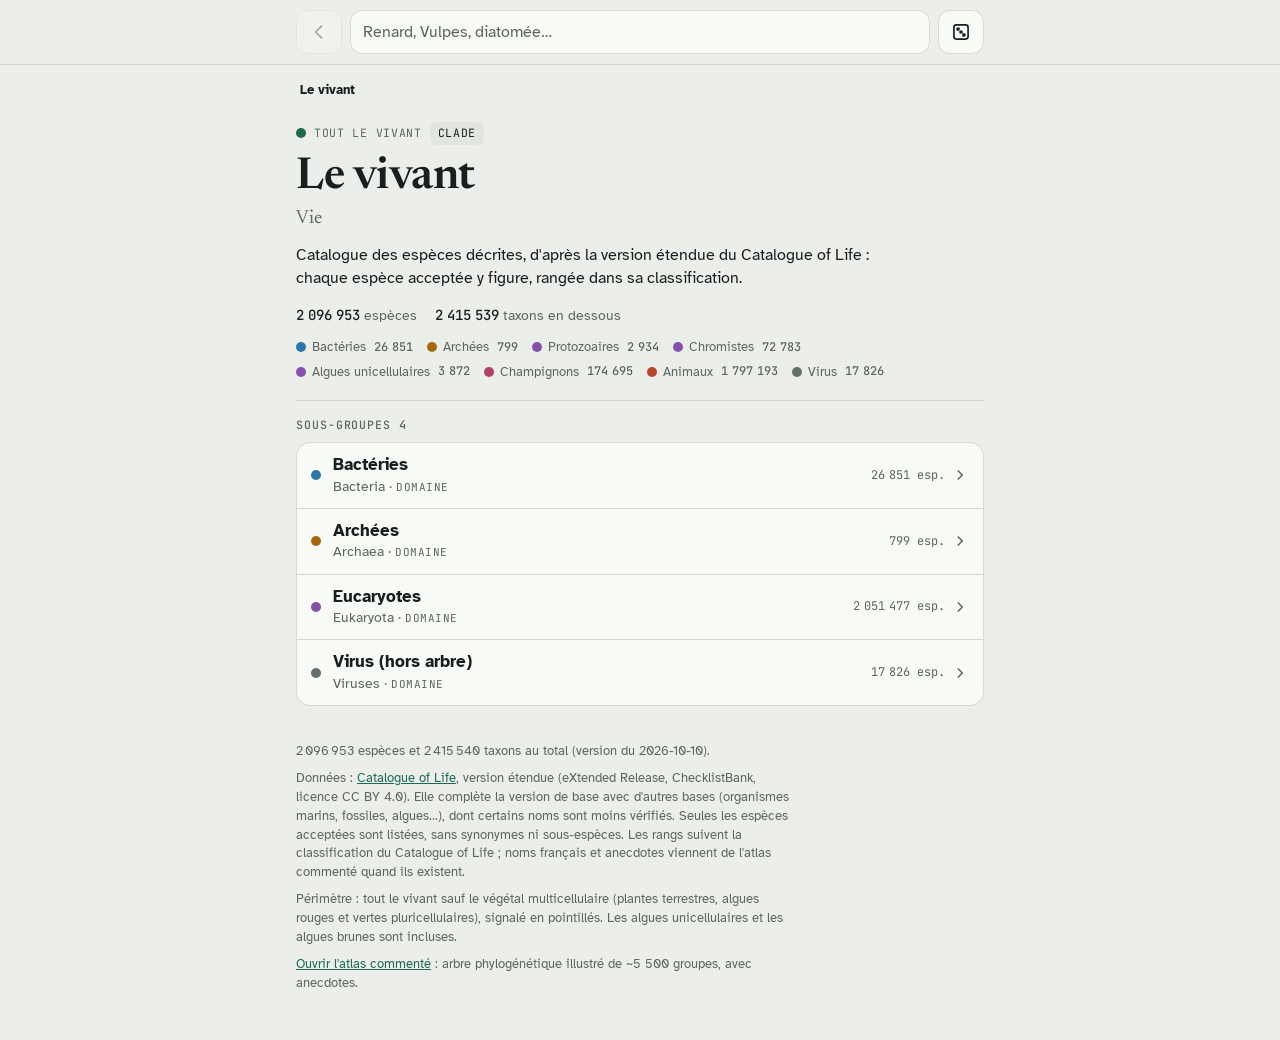
==== commit 10ab28fa: "Catalogue du vivant : sous-genres ignorés dans les correspondances de noms « Carabus (Chrysocarabus)" ====
--- a/arbre-du-vivant/index.html
+++ b/arbre-du-vivant/index.html
@@ -202,7 +202,7 @@
   </main>
   <footer>
     <p id="count"></p>
-    <p>Données : <a href="https://www.catalogueoflife.org/" target="_blank" rel="noopener">Catalogue of Life</a> (ChecklistBank, licence CC BY 4.0). Seules les espèces acceptées sont listées, sans synonymes ni sous-espèces. Les rangs suivent la classification du Catalogue of Life ; noms français et anecdotes viennent de l'atlas commenté quand ils existent.</p>
+    <p>Données : <a href="https://www.catalogueoflife.org/" target="_blank" rel="noopener">Catalogue of Life</a>, version étendue (eXtended Release, ChecklistBank, licence CC BY 4.0). Elle complète la version de base avec d'autres bases (organismes marins, fossiles, algues…), dont certains noms sont moins vérifiés. Seules les espèces acceptées sont listées, sans synonymes ni sous-espèces. Les rangs suivent la classification du Catalogue of Life ; noms français et anecdotes viennent de l'atlas commenté quand ils existent.</p>
     <p>Périmètre : tout le vivant sauf le végétal multicellulaire (plantes terrestres, algues rouges et vertes pluricellulaires), signalé en pointillés. Les algues unicellulaires et les algues brunes sont incluses.</p>
     <p><a href="atlas.html">Ouvrir l'atlas commenté</a> : arbre phylogénétique illustré de ~5 500 groupes, avec anecdotes.</p>
   </footer>
@@ -490,9 +490,10 @@
       if (seen.has(id)) continue;
       seen.add(id); total++;
       if (hits.length < 2000) {
-        const fr = cap(f[4]), isFr = !!fr && norm(fr).startsWith(k), full = isFr || norm(f[3]).startsWith(k);
+        const name = f[3] || cap(f[0]); // nom omis quand il se déduit de la clé
+        const fr = cap(f[4]), isFr = !!fr && norm(fr).startsWith(k), full = isFr || norm(name).startsWith(k);
         // 0 : nom exact ; 1 : début du nom ; 2 : mot à l'intérieur d'un nom français.
-        hits.push({ key: f[0], id, code: f[2], name: f[3], fr, ext: f[5] === "1", isFr, score: !full ? 2 : (f[0] === k ? 0 : 1) });
+        hits.push({ key: f[0], id, code: f[2], name, fr, ext: f[5] === "1", isFr, score: !full ? 2 : (f[0] === k ? 0 : 1) });
       }
     }
     hits.sort((a, b) => a.score - b.score || (b.isFr - a.isFr) || RANK_ORDER[a.code] - RANK_ORDER[b.code] || a.key.localeCompare(b.key));
@@ -516,7 +517,7 @@
       view.innerHTML = `<section class="card"><h1>Le vivant</h1><p class="note">Les données du catalogue n'ont pas pu être chargées. Vérifiez la connexion puis rechargez la page.</p></section>`;
       return;
     }
-    ROOT = { id: 0, code: "c", name: "Vie", fr: "Le vivant", note: "Catalogue complet des espèces décrites, d'après le Catalogue of Life : chaque espèce acceptée y figure, rangée dans sa classification.", auth: "", size: meta.nodes - 1, nsp: meta.species, parent: null, group: null };
+    ROOT = { id: 0, code: "c", name: "Vie", fr: "Le vivant", note: "Catalogue des espèces décrites, d'après la version étendue du Catalogue of Life : chaque espèce acceptée y figure, rangée dans sa classification.", auth: "", size: meta.nodes - 1, nsp: meta.species, parent: null, group: null };
     nodes.set(0, ROOT);
     $("count").textContent = `${fmt(meta.species)} espèces et ${fmt(meta.nodes)} taxons au total (version du ${meta.built}).`;
     try { history.replaceState({ id: 0 }, ""); } catch (e) {}
